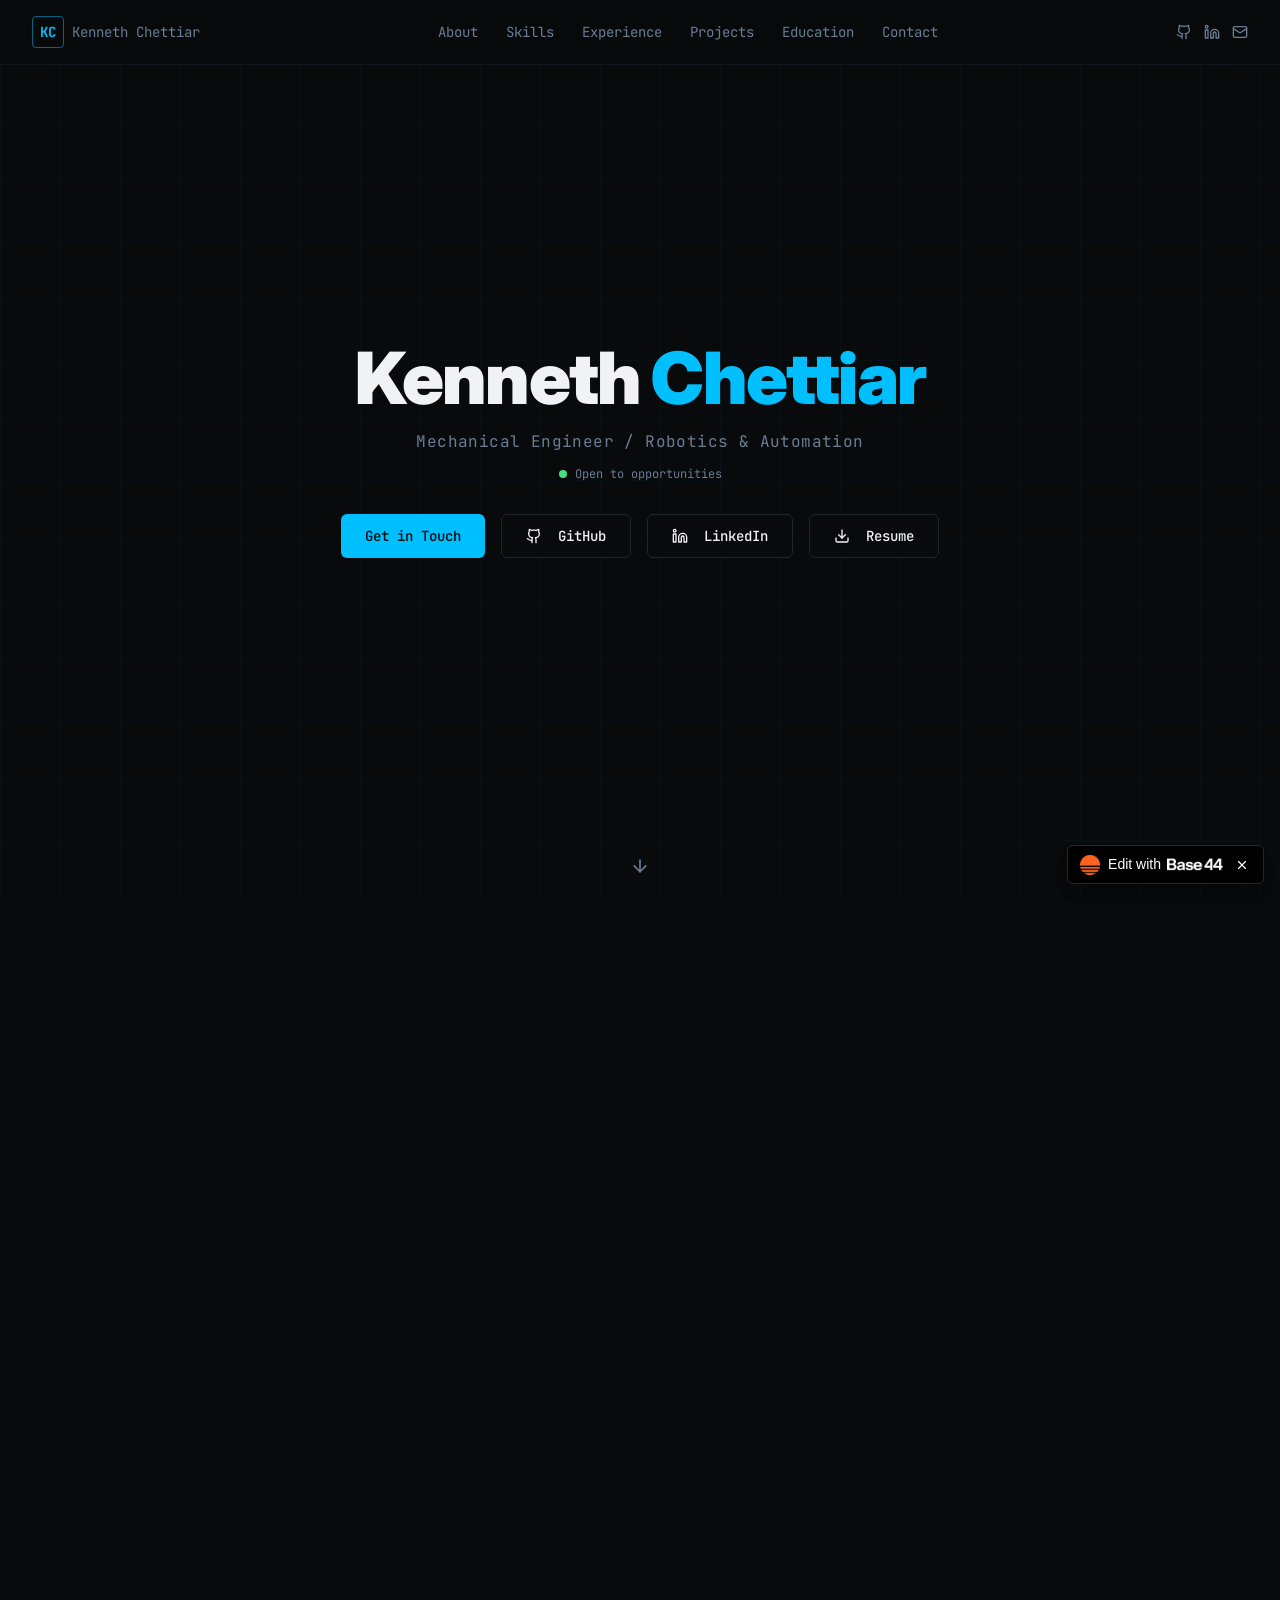
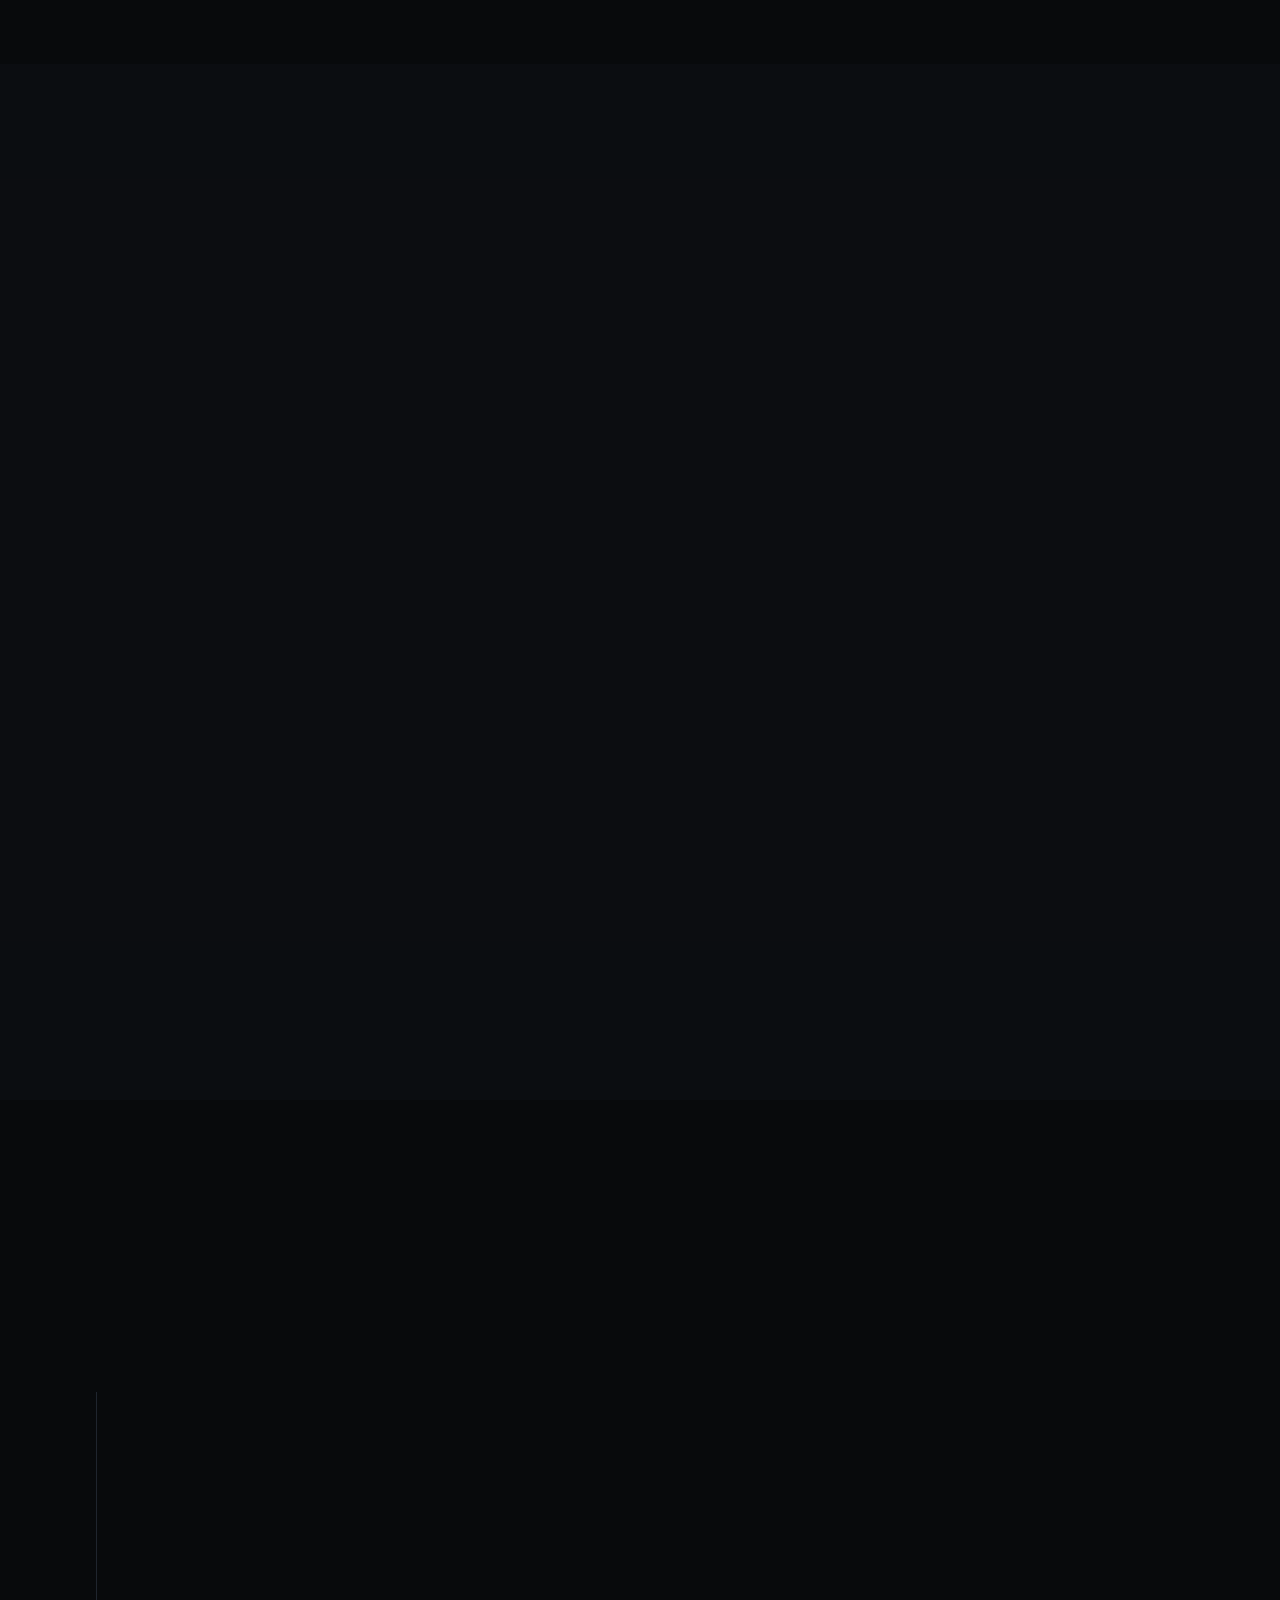
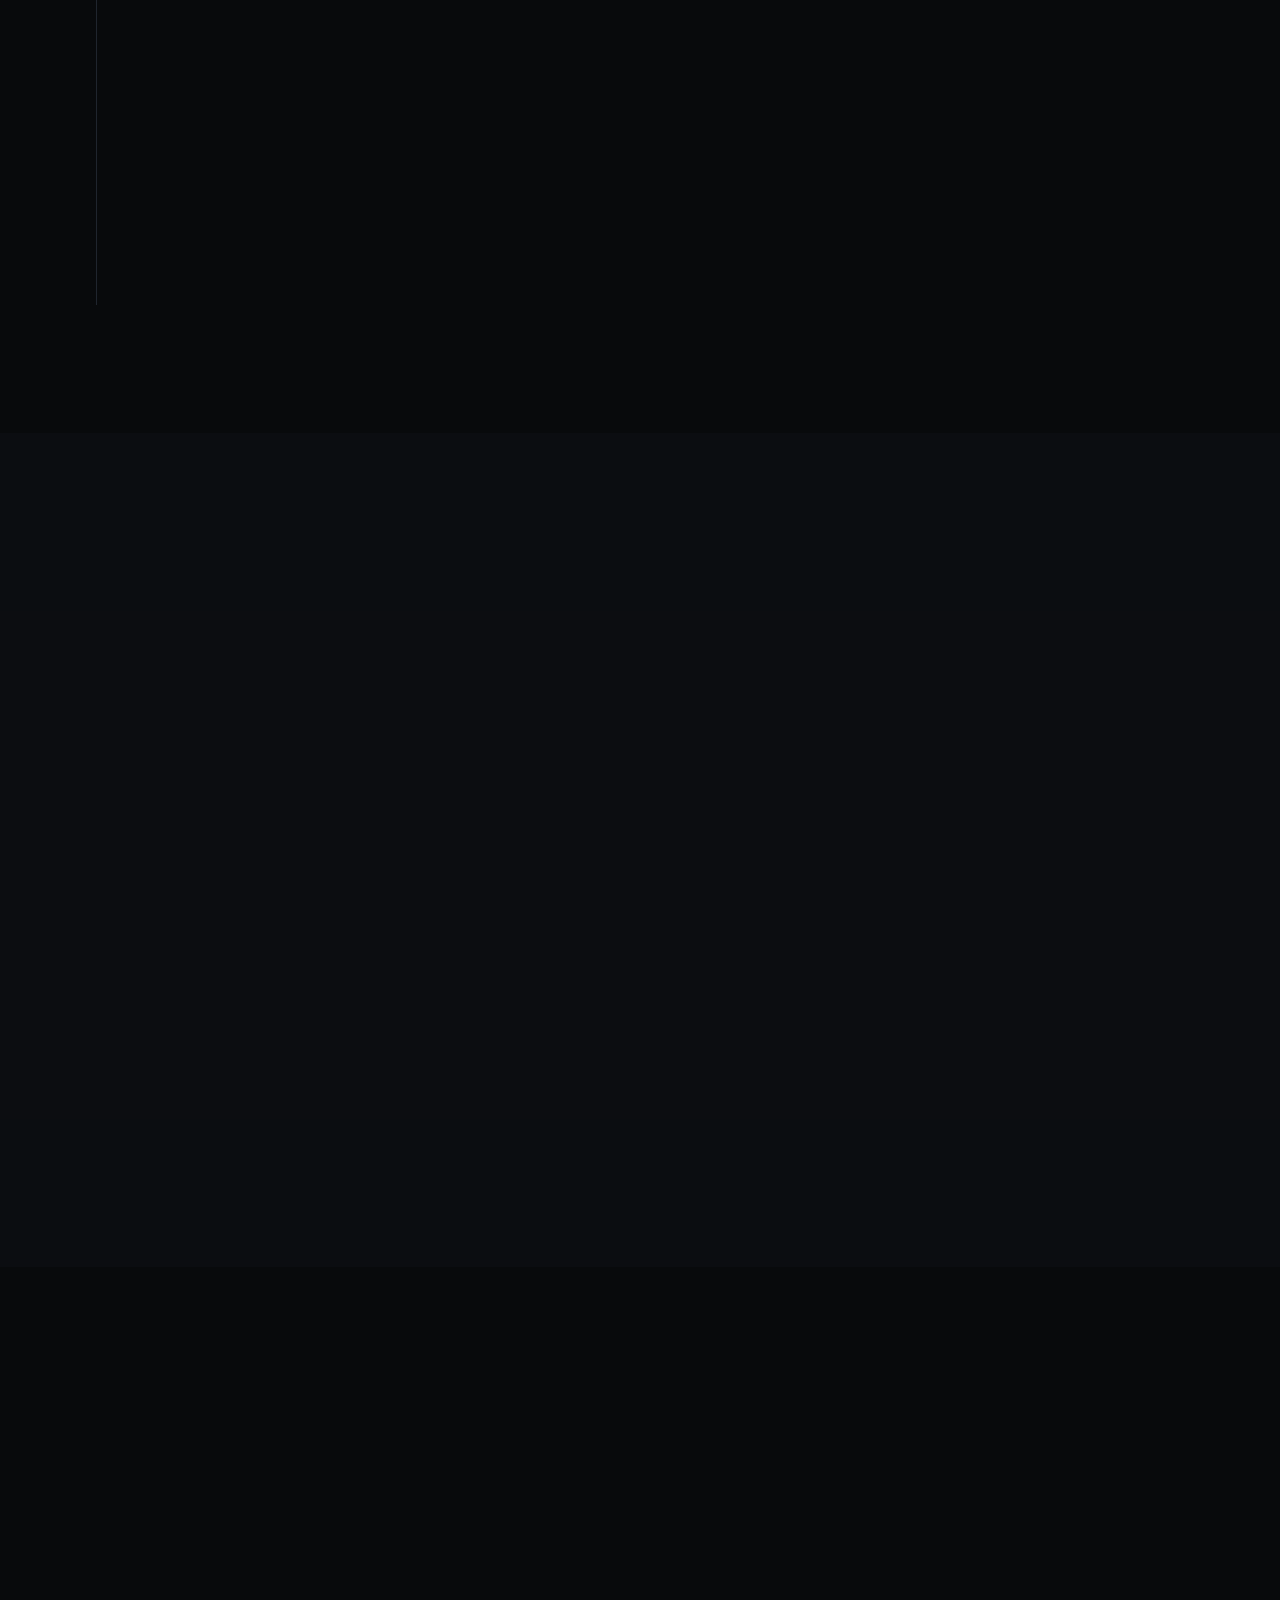
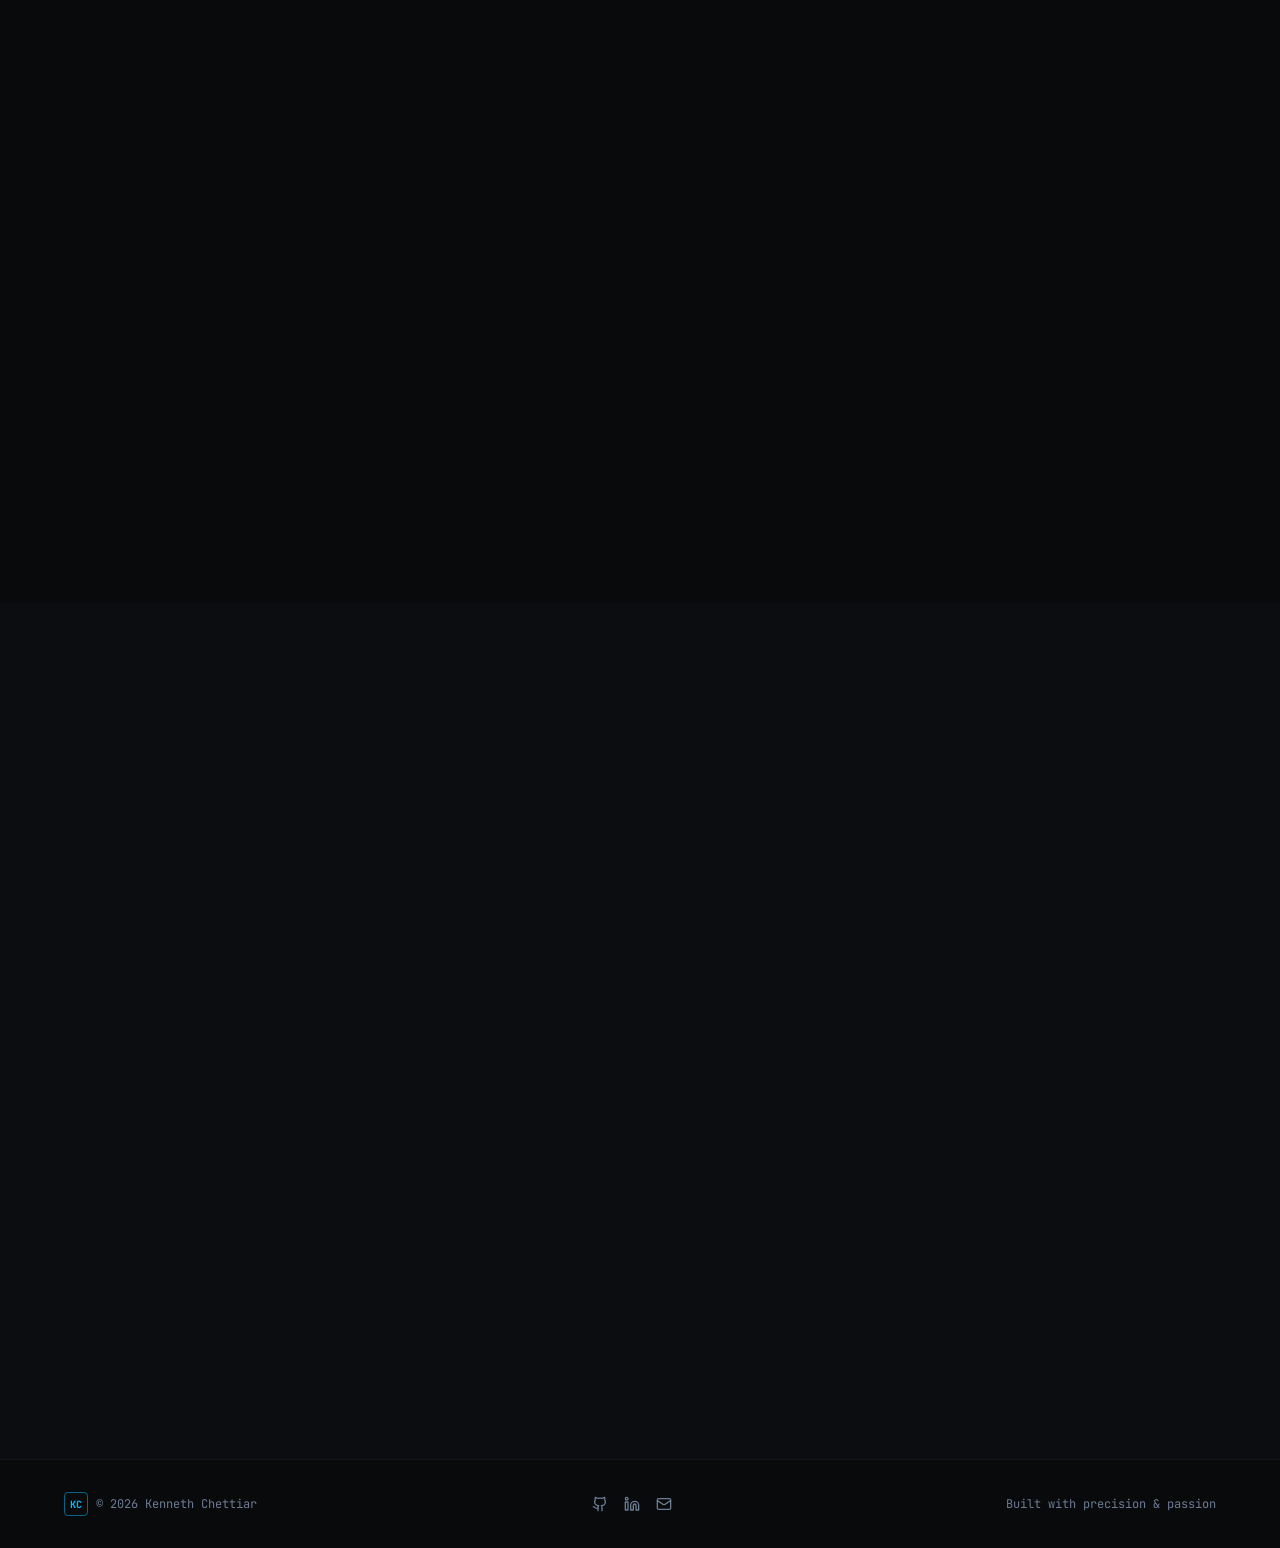
==== index.html @ b1cc1dbb "Rename index.html.html to index.html" ====
<!DOCTYPE html>
<!-- saved from url=(0037)https://kinetic-mech-labs.base44.app/ -->
<html lang="en"><head><meta http-equiv="Content-Type" content="text/html; charset=UTF-8">
  
  <link href="https://media.base44.com/images/public/69c89c43938f9791863199f6/f6cc8d8ef_logo.png" rel="icon" type="image/svg+xml">
  <meta content="width=device-width, initial-scale=1.0" name="viewport">
  <link href="https://kinetic-mech-labs.base44.app/manifest.json" rel="manifest">
  <title>
   KineticMech Portfolio
  </title>
  <script crossorigin="" src="./Kenneth Chettiar_Portfolio_files/index-Uar4paM_.js.download" type="module">
  </script>
  <link crossorigin="" href="./Kenneth Chettiar_Portfolio_files/index-B80XvPjf.css" rel="stylesheet">
  <script type="module">
   if (window.self === window.top) {
  let lastPath = "";
  function getPageNameFromPath(path) {
    const segments = path.split("/").filter(Boolean);
    return segments[0] || null;
  }
  function trackPageView() {
    const path = window.location.pathname;
    if (path === lastPath) return;
    lastPath = path;
    const pageName = getPageNameFromPath(path) || "home";
    const appId = "69c89c43938f9791863199f6";
    if (!appId) return;
    fetch(`/app-logs/${appId}/log-user-in-app/${pageName}`, {
      method: "POST",
    }).catch(() => {});
  }
  const originalPushState = history.pushState.bind(history);
  history.pushState = function (...args) {
    originalPushState(...args);
    trackPageView();
  };
  const originalReplaceState = history.replaceState.bind(history);
  history.replaceState = function (...args) {
    originalReplaceState(...args);
    trackPageView();
  };
  window.addEventListener("popstate", trackPageView);
  trackPageView();
}
  </script>
  <meta content="A high-fidelity 3D interactive portfolio for robotics and automation engineering, showcasing technical projects and professional achievements with an immersive industrial design." name="description">
  <meta content="KineticMech Portfolio" property="og:title">
  <meta content="A high-fidelity 3D interactive portfolio for robotics and automation engineering, showcasing technical projects and professional achievements with an immersive industrial design." property="og:description">
  <meta content="https://media.base44.com/images/public/69c89c43938f9791863199f6/f6cc8d8ef_logo.png/v1/fill/w_1200,h_630/f6cc8d8ef_logo.png" property="og:image">
  <meta content="https://kinetic-mech-labs.base44.app" property="og:url">
  <meta content="website" property="og:type">
  <meta content="KineticMech Portfolio" property="og:site_name">
  <meta content="KineticMech Portfolio" name="twitter:title">
  <meta content="A high-fidelity 3D interactive portfolio for robotics and automation engineering, showcasing technical projects and professional achievements with an immersive industrial design." name="twitter:description">
  <meta content="https://media.base44.com/images/public/69c89c43938f9791863199f6/f6cc8d8ef_logo.png/v1/fill/w_1200,h_630/f6cc8d8ef_logo.png" name="twitter:image">
  <meta content="summary_large_image" name="twitter:card">
  <meta content="https://kinetic-mech-labs.base44.app" name="twitter:url">
  <meta content="yes" name="mobile-web-app-capable">
  <meta content="black" name="apple-mobile-web-app-status-bar-style">
  <meta content="KineticMech Portfolio" name="apple-mobile-web-app-title">
  <link href="https://kinetic-mech-labs.base44.app/" rel="canonical">
  <script async="true" data-app-id="69c89c43938f9791863199f6" data-platform-url="https://app.base44.com" src="./Kenneth Chettiar_Portfolio_files/badge.js.download">
  </script>
 <style>
      @keyframes badge-spin {
        from { transform: rotate(0deg); }
        to { transform: rotate(360deg); }
      }
      .badge-spinner {
        animation: badge-spin 1s linear infinite;
      }
      @keyframes base44-fade-in {
        from { opacity: 0; }
        to { opacity: 1; }
      }
      @keyframes base44-scale-in {
        from {
          opacity: 0;
          transform: scale(0.95);
        }
        to {
          opacity: 1;
          transform: scale(1);
        }
      }
    </style></head>
 <body>
  <div id="root"><div class="min-h-screen bg-background text-foreground font-sans"><nav class="fixed top-0 left-0 right-0 z-50 bg-background/80 backdrop-blur-xl border-b border-border/50"><div class="max-w-7xl mx-auto px-4 sm:px-6 lg:px-8"><div class="flex items-center justify-between h-16"><a href="https://kinetic-mech-labs.base44.app/#hero" class="flex items-center gap-2"><div class="w-8 h-8 rounded border border-primary/50 flex items-center justify-center"><span class="text-primary font-mono font-bold text-sm">KC</span></div><span class="font-mono text-sm text-muted-foreground hidden sm:block">Kenneth Chettiar</span></a><div class="hidden md:flex items-center gap-1"><a href="https://kinetic-mech-labs.base44.app/#about" class="px-3 py-2 text-sm font-mono text-muted-foreground hover:text-primary transition-colors">About</a><a href="https://kinetic-mech-labs.base44.app/#skills" class="px-3 py-2 text-sm font-mono text-muted-foreground hover:text-primary transition-colors">Skills</a><a href="https://kinetic-mech-labs.base44.app/#experience" class="px-3 py-2 text-sm font-mono text-muted-foreground hover:text-primary transition-colors">Experience</a><a href="https://kinetic-mech-labs.base44.app/#projects" class="px-3 py-2 text-sm font-mono text-muted-foreground hover:text-primary transition-colors">Projects</a><a href="https://kinetic-mech-labs.base44.app/#education" class="px-3 py-2 text-sm font-mono text-muted-foreground hover:text-primary transition-colors">Education</a><a href="https://kinetic-mech-labs.base44.app/#contact" class="px-3 py-2 text-sm font-mono text-muted-foreground hover:text-primary transition-colors">Contact</a></div><div class="hidden md:flex items-center gap-3"><a href="https://github.com/chettiarkenneth-hub" target="_blank" rel="noopener noreferrer" class="text-muted-foreground hover:text-primary transition-colors"><svg xmlns="http://www.w3.org/2000/svg" width="24" height="24" viewBox="0 0 24 24" fill="none" stroke="currentColor" stroke-width="2" stroke-linecap="round" stroke-linejoin="round" class="lucide lucide-github w-4 h-4"><path d="M15 22v-4a4.8 4.8 0 0 0-1-3.5c3 0 6-2 6-5.5.08-1.25-.27-2.48-1-3.5.28-1.15.28-2.35 0-3.5 0 0-1 0-3 1.5-2.64-.5-5.36-.5-8 0C6 2 5 2 5 2c-.3 1.15-.3 2.35 0 3.5A5.403 5.403 0 0 0 4 9c0 3.5 3 5.5 6 5.5-.39.49-.68 1.05-.85 1.65-.17.6-.22 1.23-.15 1.85v4"></path><path d="M9 18c-4.51 2-5-2-7-2"></path></svg></a><a href="https://www.linkedin.com/in/kenneth-chettiar-1a4b54193" target="_blank" rel="noopener noreferrer" class="text-muted-foreground hover:text-primary transition-colors"><svg xmlns="http://www.w3.org/2000/svg" width="24" height="24" viewBox="0 0 24 24" fill="none" stroke="currentColor" stroke-width="2" stroke-linecap="round" stroke-linejoin="round" class="lucide lucide-linkedin w-4 h-4"><path d="M16 8a6 6 0 0 1 6 6v7h-4v-7a2 2 0 0 0-2-2 2 2 0 0 0-2 2v7h-4v-7a6 6 0 0 1 6-6z"></path><rect width="4" height="12" x="2" y="9"></rect><circle cx="4" cy="4" r="2"></circle></svg></a><a href="mailto:chettiarkenneth@gmail.com" class="text-muted-foreground hover:text-primary transition-colors"><svg xmlns="http://www.w3.org/2000/svg" width="24" height="24" viewBox="0 0 24 24" fill="none" stroke="currentColor" stroke-width="2" stroke-linecap="round" stroke-linejoin="round" class="lucide lucide-mail w-4 h-4"><rect width="20" height="16" x="2" y="4" rx="2"></rect><path d="m22 7-8.97 5.7a1.94 1.94 0 0 1-2.06 0L2 7"></path></svg></a></div><button class="md:hidden text-foreground"><svg xmlns="http://www.w3.org/2000/svg" width="24" height="24" viewBox="0 0 24 24" fill="none" stroke="currentColor" stroke-width="2" stroke-linecap="round" stroke-linejoin="round" class="lucide lucide-menu w-5 h-5"><line x1="4" x2="20" y1="12" y2="12"></line><line x1="4" x2="20" y1="6" y2="6"></line><line x1="4" x2="20" y1="18" y2="18"></line></svg></button></div></div></nav><section id="hero" class="relative min-h-screen flex items-center justify-center overflow-hidden"><div class="absolute inset-0"><canvas data-engine="three.js r171" width="1902" height="872" style="display: block; width: 1522px; height: 698px;"></canvas></div><div class="absolute inset-0 opacity-[0.03]" style="background-image: linear-gradient(rgb(0, 191, 255) 1px, transparent 1px), linear-gradient(90deg, rgb(0, 191, 255) 1px, transparent 1px); background-size: 60px 60px;"></div><div class="relative z-10 text-center px-4 max-w-4xl"><h1 class="text-4xl sm:text-6xl lg:text-7xl font-sans font-black tracking-tight mb-4" style="opacity: 1; transform: none;">Kenneth<span class="text-primary"> Chettiar</span></h1><div class="mb-8" style="opacity: 1; transform: none;"><p class="font-mono text-muted-foreground text-sm sm:text-base tracking-wide">Mechanical Engineer / Robotics &amp; Automation</p><div class="flex items-center justify-center gap-2 mt-3"><div class="w-2 h-2 rounded-full bg-green-400 animate-pulse"></div><span class="font-mono text-xs text-muted-foreground">Open to opportunities</span></div></div><div class="flex flex-wrap items-center justify-center gap-4" style="opacity: 1; transform: none;"><a href="https://kinetic-mech-labs.base44.app/#contact"><button class="inline-flex items-center justify-center gap-2 whitespace-nowrap rounded-md font-medium transition-colors focus-visible:outline-none focus-visible:ring-1 focus-visible:ring-ring disabled:pointer-events-none disabled:opacity-50 [&amp;_svg]:pointer-events-none [&amp;_svg]:size-4 [&amp;_svg]:shrink-0 shadow py-2 bg-primary text-primary-foreground hover:bg-primary/90 font-mono text-sm px-6 h-11">Get in Touch</button></a><a href="https://github.com/chettiarkenneth-hub" target="_blank" rel="noopener noreferrer"><button class="inline-flex items-center justify-center gap-2 whitespace-nowrap rounded-md font-medium transition-colors focus-visible:outline-none focus-visible:ring-1 focus-visible:ring-ring disabled:pointer-events-none disabled:opacity-50 [&amp;_svg]:pointer-events-none [&amp;_svg]:size-4 [&amp;_svg]:shrink-0 border bg-background shadow-sm hover:bg-accent py-2 font-mono text-sm px-6 h-11 border-border hover:border-primary hover:text-primary"><svg xmlns="http://www.w3.org/2000/svg" width="24" height="24" viewBox="0 0 24 24" fill="none" stroke="currentColor" stroke-width="2" stroke-linecap="round" stroke-linejoin="round" class="lucide lucide-github w-4 h-4 mr-2"><path d="M15 22v-4a4.8 4.8 0 0 0-1-3.5c3 0 6-2 6-5.5.08-1.25-.27-2.48-1-3.5.28-1.15.28-2.35 0-3.5 0 0-1 0-3 1.5-2.64-.5-5.36-.5-8 0C6 2 5 2 5 2c-.3 1.15-.3 2.35 0 3.5A5.403 5.403 0 0 0 4 9c0 3.5 3 5.5 6 5.5-.39.49-.68 1.05-.85 1.65-.17.6-.22 1.23-.15 1.85v4"></path><path d="M9 18c-4.51 2-5-2-7-2"></path></svg>GitHub</button></a><a href="https://www.linkedin.com/in/kenneth-chettiar-1a4b54193" target="_blank" rel="noopener noreferrer"><button class="inline-flex items-center justify-center gap-2 whitespace-nowrap rounded-md font-medium transition-colors focus-visible:outline-none focus-visible:ring-1 focus-visible:ring-ring disabled:pointer-events-none disabled:opacity-50 [&amp;_svg]:pointer-events-none [&amp;_svg]:size-4 [&amp;_svg]:shrink-0 border bg-background shadow-sm hover:bg-accent py-2 font-mono text-sm px-6 h-11 border-border hover:border-primary hover:text-primary"><svg xmlns="http://www.w3.org/2000/svg" width="24" height="24" viewBox="0 0 24 24" fill="none" stroke="currentColor" stroke-width="2" stroke-linecap="round" stroke-linejoin="round" class="lucide lucide-linkedin w-4 h-4 mr-2"><path d="M16 8a6 6 0 0 1 6 6v7h-4v-7a2 2 0 0 0-2-2 2 2 0 0 0-2 2v7h-4v-7a6 6 0 0 1 6-6z"></path><rect width="4" height="12" x="2" y="9"></rect><circle cx="4" cy="4" r="2"></circle></svg>LinkedIn</button></a><a href="https://media.base44.com/files/public/user_69c89b795eba21c29117a577/822816e6a_Kenneth_Chettiar_Resume.pdf" target="_blank" rel="noopener noreferrer"><button class="inline-flex items-center justify-center gap-2 whitespace-nowrap rounded-md font-medium transition-colors focus-visible:outline-none focus-visible:ring-1 focus-visible:ring-ring disabled:pointer-events-none disabled:opacity-50 [&amp;_svg]:pointer-events-none [&amp;_svg]:size-4 [&amp;_svg]:shrink-0 border bg-background shadow-sm hover:bg-accent py-2 font-mono text-sm px-6 h-11 border-border hover:border-primary hover:text-primary"><svg xmlns="http://www.w3.org/2000/svg" width="24" height="24" viewBox="0 0 24 24" fill="none" stroke="currentColor" stroke-width="2" stroke-linecap="round" stroke-linejoin="round" class="lucide lucide-download w-4 h-4 mr-2"><path d="M21 15v4a2 2 0 0 1-2 2H5a2 2 0 0 1-2-2v-4"></path><polyline points="7 10 12 15 17 10"></polyline><line x1="12" x2="12" y1="15" y2="3"></line></svg>Resume</button></a></div></div><a href="https://kinetic-mech-labs.base44.app/#about" class="absolute bottom-8 left-1/2 -translate-x-1/2 text-muted-foreground hover:text-primary transition-colors" style="opacity: 1;"><div style="transform: translateY(7.93144px);"><svg xmlns="http://www.w3.org/2000/svg" width="24" height="24" viewBox="0 0 24 24" fill="none" stroke="currentColor" stroke-width="2" stroke-linecap="round" stroke-linejoin="round" class="lucide lucide-arrow-down w-5 h-5"><path d="M12 5v14"></path><path d="m19 12-7 7-7-7"></path></svg></div></a></section><section id="about" class="py-24 lg:py-32 px-4"><div class="max-w-6xl mx-auto"><div class="mb-12 lg:mb-16" style="opacity: 0; transform: translateY(20px);"><div class="flex items-center gap-3 mb-3"><span class="font-mono text-primary text-sm">01</span><div class="h-px w-12 bg-primary/30"></div></div><h2 class="text-3xl sm:text-4xl font-sans font-bold tracking-tight">About Me</h2><p class="text-muted-foreground font-mono text-sm mt-2">// professional_summary</p></div><div class="grid lg:grid-cols-5 gap-12 items-start"><div class="lg:col-span-3" style="opacity: 0; transform: translateX(-20px);"><p class="text-foreground/80 text-base sm:text-lg leading-relaxed mb-6">Motivated Mechanical and Robotics &amp; Automation Engineer with postgraduate specialization in Mechatronics and hands-on training in PLC programming, industrial robot programming, and CAD design.</p><p class="text-foreground/80 text-base sm:text-lg leading-relaxed mb-6">Adept at applying automation principles to real-world systems using Allen Bradley PLCs, RobotStudio, and SolidWorks. Combines a strong mechanical engineering foundation with analytical problem-solving skills to contribute effectively to automation, manufacturing, and robotics engineering teams.</p><div class="flex flex-wrap gap-2 mt-8"><span class="px-3 py-1 rounded-full border border-border text-xs font-mono text-muted-foreground hover:border-primary hover:text-primary transition-colors">Mechatronics</span><span class="px-3 py-1 rounded-full border border-border text-xs font-mono text-muted-foreground hover:border-primary hover:text-primary transition-colors">Industrial Automation</span><span class="px-3 py-1 rounded-full border border-border text-xs font-mono text-muted-foreground hover:border-primary hover:text-primary transition-colors">Machine Design</span><span class="px-3 py-1 rounded-full border border-border text-xs font-mono text-muted-foreground hover:border-primary hover:text-primary transition-colors">MATLAB</span><span class="px-3 py-1 rounded-full border border-border text-xs font-mono text-muted-foreground hover:border-primary hover:text-primary transition-colors">Python</span><span class="px-3 py-1 rounded-full border border-border text-xs font-mono text-muted-foreground hover:border-primary hover:text-primary transition-colors">G-code</span></div></div><div class="lg:col-span-2 space-y-4" style="opacity: 0; transform: translateX(20px);"><div class="flex items-start gap-4 p-4 rounded-lg bg-secondary/50 border border-border/50 hover:border-primary/30 transition-colors group" style="opacity: 0; transform: translateY(10px);"><div class="w-10 h-10 rounded-lg bg-primary/10 flex items-center justify-center flex-shrink-0 group-hover:bg-primary/20 transition-colors"><svg xmlns="http://www.w3.org/2000/svg" width="24" height="24" viewBox="0 0 24 24" fill="none" stroke="currentColor" stroke-width="2" stroke-linecap="round" stroke-linejoin="round" class="lucide lucide-cpu w-5 h-5 text-primary"><rect width="16" height="16" x="4" y="4" rx="2"></rect><rect width="6" height="6" x="9" y="9" rx="1"></rect><path d="M15 2v2"></path><path d="M15 20v2"></path><path d="M2 15h2"></path><path d="M2 9h2"></path><path d="M20 15h2"></path><path d="M20 9h2"></path><path d="M9 2v2"></path><path d="M9 20v2"></path></svg></div><div><p class="font-sans font-semibold text-sm">PLC Programming</p><p class="font-mono text-xs text-muted-foreground mt-0.5">Allen Bradley / Studio 5000</p></div></div><div class="flex items-start gap-4 p-4 rounded-lg bg-secondary/50 border border-border/50 hover:border-primary/30 transition-colors group" style="opacity: 0; transform: translateY(10px);"><div class="w-10 h-10 rounded-lg bg-primary/10 flex items-center justify-center flex-shrink-0 group-hover:bg-primary/20 transition-colors"><svg xmlns="http://www.w3.org/2000/svg" width="24" height="24" viewBox="0 0 24 24" fill="none" stroke="currentColor" stroke-width="2" stroke-linecap="round" stroke-linejoin="round" class="lucide lucide-cog w-5 h-5 text-primary"><path d="M12 20a8 8 0 1 0 0-16 8 8 0 0 0 0 16Z"></path><path d="M12 14a2 2 0 1 0 0-4 2 2 0 0 0 0 4Z"></path><path d="M12 2v2"></path><path d="M12 22v-2"></path><path d="m17 20.66-1-1.73"></path><path d="M11 10.27 7 3.34"></path><path d="m20.66 17-1.73-1"></path><path d="m3.34 7 1.73 1"></path><path d="M14 12h8"></path><path d="M2 12h2"></path><path d="m20.66 7-1.73 1"></path><path d="m3.34 17 1.73-1"></path><path d="m17 3.34-1 1.73"></path><path d="m11 13.73-4 6.93"></path></svg></div><div><p class="font-sans font-semibold text-sm">Robot Programming</p><p class="font-mono text-xs text-muted-foreground mt-0.5">ABB RobotStudio / IRB 120</p></div></div><div class="flex items-start gap-4 p-4 rounded-lg bg-secondary/50 border border-border/50 hover:border-primary/30 transition-colors group" style="opacity: 0; transform: translateY(10px);"><div class="w-10 h-10 rounded-lg bg-primary/10 flex items-center justify-center flex-shrink-0 group-hover:bg-primary/20 transition-colors"><svg xmlns="http://www.w3.org/2000/svg" width="24" height="24" viewBox="0 0 24 24" fill="none" stroke="currentColor" stroke-width="2" stroke-linecap="round" stroke-linejoin="round" class="lucide lucide-wrench w-5 h-5 text-primary"><path d="M14.7 6.3a1 1 0 0 0 0 1.4l1.6 1.6a1 1 0 0 0 1.4 0l3.77-3.77a6 6 0 0 1-7.94 7.94l-6.91 6.91a2.12 2.12 0 0 1-3-3l6.91-6.91a6 6 0 0 1 7.94-7.94l-3.76 3.76z"></path></svg></div><div><p class="font-sans font-semibold text-sm">CAD Design</p><p class="font-mono text-xs text-muted-foreground mt-0.5">SolidWorks / AutoCAD</p></div></div><div class="flex items-start gap-4 p-4 rounded-lg bg-secondary/50 border border-border/50 hover:border-primary/30 transition-colors group" style="opacity: 0; transform: translateY(10px);"><div class="w-10 h-10 rounded-lg bg-primary/10 flex items-center justify-center flex-shrink-0 group-hover:bg-primary/20 transition-colors"><svg xmlns="http://www.w3.org/2000/svg" width="24" height="24" viewBox="0 0 24 24" fill="none" stroke="currentColor" stroke-width="2" stroke-linecap="round" stroke-linejoin="round" class="lucide lucide-code w-5 h-5 text-primary"><polyline points="16 18 22 12 16 6"></polyline><polyline points="8 6 2 12 8 18"></polyline></svg></div><div><p class="font-sans font-semibold text-sm">Control Systems</p><p class="font-mono text-xs text-muted-foreground mt-0.5">Mechatronics / SCADA</p></div></div></div></div></div></section><section id="skills" class="py-24 lg:py-32 px-4 bg-secondary/20"><div class="max-w-6xl mx-auto"><div class="mb-12 lg:mb-16" style="opacity: 0; transform: translateY(20px);"><div class="flex items-center gap-3 mb-3"><span class="font-mono text-primary text-sm">02</span><div class="h-px w-12 bg-primary/30"></div></div><h2 class="text-3xl sm:text-4xl font-sans font-bold tracking-tight">Technical Skills</h2><p class="text-muted-foreground font-mono text-sm mt-2">// tools_and_technologies</p></div><div class="grid sm:grid-cols-2 gap-8 lg:gap-12"><div class="p-6 rounded-xl bg-card border border-border/50 hover:border-primary/20 transition-colors" style="opacity: 0; transform: translateY(20px);"><h3 class="font-sans font-semibold text-lg mb-6 flex items-center gap-2"><span class="w-1.5 h-1.5 rounded-full bg-primary"></span>Automation &amp; Control</h3><div class="space-y-4"><div class="group"><div class="flex justify-between items-center mb-1.5"><span class="font-mono text-xs text-foreground/80">PLC Programming (Allen Bradley)</span><span class="font-mono text-xs text-primary opacity-0 group-hover:opacity-100 transition-opacity">90%</span></div><div class="h-1.5 bg-secondary rounded-full overflow-hidden"><div class="h-full bg-gradient-to-r from-primary/60 to-primary rounded-full" style="width: 0px;"></div></div></div><div class="group"><div class="flex justify-between items-center mb-1.5"><span class="font-mono text-xs text-foreground/80">Studio 5000 / RSLogix</span><span class="font-mono text-xs text-primary opacity-0 group-hover:opacity-100 transition-opacity">85%</span></div><div class="h-1.5 bg-secondary rounded-full overflow-hidden"><div class="h-full bg-gradient-to-r from-primary/60 to-primary rounded-full" style="width: 0px;"></div></div></div><div class="group"><div class="flex justify-between items-center mb-1.5"><span class="font-mono text-xs text-foreground/80">Ladder Logic</span><span class="font-mono text-xs text-primary opacity-0 group-hover:opacity-100 transition-opacity">90%</span></div><div class="h-1.5 bg-secondary rounded-full overflow-hidden"><div class="h-full bg-gradient-to-r from-primary/60 to-primary rounded-full" style="width: 0px;"></div></div></div><div class="group"><div class="flex justify-between items-center mb-1.5"><span class="font-mono text-xs text-foreground/80">SCADA Systems</span><span class="font-mono text-xs text-primary opacity-0 group-hover:opacity-100 transition-opacity">75%</span></div><div class="h-1.5 bg-secondary rounded-full overflow-hidden"><div class="h-full bg-gradient-to-r from-primary/60 to-primary rounded-full" style="width: 0px;"></div></div></div><div class="group"><div class="flex justify-between items-center mb-1.5"><span class="font-mono text-xs text-foreground/80">G-code</span><span class="font-mono text-xs text-primary opacity-0 group-hover:opacity-100 transition-opacity">70%</span></div><div class="h-1.5 bg-secondary rounded-full overflow-hidden"><div class="h-full bg-gradient-to-r from-primary/60 to-primary rounded-full" style="width: 0px;"></div></div></div></div></div><div class="p-6 rounded-xl bg-card border border-border/50 hover:border-primary/20 transition-colors" style="opacity: 0; transform: translateY(20px);"><h3 class="font-sans font-semibold text-lg mb-6 flex items-center gap-2"><span class="w-1.5 h-1.5 rounded-full bg-primary"></span>Robot Programming</h3><div class="space-y-4"><div class="group"><div class="flex justify-between items-center mb-1.5"><span class="font-mono text-xs text-foreground/80">RobotStudio (ABB)</span><span class="font-mono text-xs text-primary opacity-0 group-hover:opacity-100 transition-opacity">90%</span></div><div class="h-1.5 bg-secondary rounded-full overflow-hidden"><div class="h-full bg-gradient-to-r from-primary/60 to-primary rounded-full" style="width: 0px;"></div></div></div><div class="group"><div class="flex justify-between items-center mb-1.5"><span class="font-mono text-xs text-foreground/80">Industrial Robot Programming</span><span class="font-mono text-xs text-primary opacity-0 group-hover:opacity-100 transition-opacity">85%</span></div><div class="h-1.5 bg-secondary rounded-full overflow-hidden"><div class="h-full bg-gradient-to-r from-primary/60 to-primary rounded-full" style="width: 0px;"></div></div></div><div class="group"><div class="flex justify-between items-center mb-1.5"><span class="font-mono text-xs text-foreground/80">End-Effector Integration</span><span class="font-mono text-xs text-primary opacity-0 group-hover:opacity-100 transition-opacity">80%</span></div><div class="h-1.5 bg-secondary rounded-full overflow-hidden"><div class="h-full bg-gradient-to-r from-primary/60 to-primary rounded-full" style="width: 0px;"></div></div></div></div></div><div class="p-6 rounded-xl bg-card border border-border/50 hover:border-primary/20 transition-colors" style="opacity: 0; transform: translateY(20px);"><h3 class="font-sans font-semibold text-lg mb-6 flex items-center gap-2"><span class="w-1.5 h-1.5 rounded-full bg-primary"></span>CAD &amp; Design</h3><div class="space-y-4"><div class="group"><div class="flex justify-between items-center mb-1.5"><span class="font-mono text-xs text-foreground/80">SolidWorks</span><span class="font-mono text-xs text-primary opacity-0 group-hover:opacity-100 transition-opacity">90%</span></div><div class="h-1.5 bg-secondary rounded-full overflow-hidden"><div class="h-full bg-gradient-to-r from-primary/60 to-primary rounded-full" style="width: 0px;"></div></div></div><div class="group"><div class="flex justify-between items-center mb-1.5"><span class="font-mono text-xs text-foreground/80">AutoCAD</span><span class="font-mono text-xs text-primary opacity-0 group-hover:opacity-100 transition-opacity">85%</span></div><div class="h-1.5 bg-secondary rounded-full overflow-hidden"><div class="h-full bg-gradient-to-r from-primary/60 to-primary rounded-full" style="width: 0px;"></div></div></div><div class="group"><div class="flex justify-between items-center mb-1.5"><span class="font-mono text-xs text-foreground/80">Engineering Drawing</span><span class="font-mono text-xs text-primary opacity-0 group-hover:opacity-100 transition-opacity">90%</span></div><div class="h-1.5 bg-secondary rounded-full overflow-hidden"><div class="h-full bg-gradient-to-r from-primary/60 to-primary rounded-full" style="width: 0px;"></div></div></div><div class="group"><div class="flex justify-between items-center mb-1.5"><span class="font-mono text-xs text-foreground/80">GD&amp;T</span><span class="font-mono text-xs text-primary opacity-0 group-hover:opacity-100 transition-opacity">80%</span></div><div class="h-1.5 bg-secondary rounded-full overflow-hidden"><div class="h-full bg-gradient-to-r from-primary/60 to-primary rounded-full" style="width: 0px;"></div></div></div></div></div><div class="p-6 rounded-xl bg-card border border-border/50 hover:border-primary/20 transition-colors" style="opacity: 0; transform: translateY(20px);"><h3 class="font-sans font-semibold text-lg mb-6 flex items-center gap-2"><span class="w-1.5 h-1.5 rounded-full bg-primary"></span>Programming</h3><div class="space-y-4"><div class="group"><div class="flex justify-between items-center mb-1.5"><span class="font-mono text-xs text-foreground/80">Python</span><span class="font-mono text-xs text-primary opacity-0 group-hover:opacity-100 transition-opacity">70%</span></div><div class="h-1.5 bg-secondary rounded-full overflow-hidden"><div class="h-full bg-gradient-to-r from-primary/60 to-primary rounded-full" style="width: 0px;"></div></div></div><div class="group"><div class="flex justify-between items-center mb-1.5"><span class="font-mono text-xs text-foreground/80">C (basic)</span><span class="font-mono text-xs text-primary opacity-0 group-hover:opacity-100 transition-opacity">50%</span></div><div class="h-1.5 bg-secondary rounded-full overflow-hidden"><div class="h-full bg-gradient-to-r from-primary/60 to-primary rounded-full" style="width: 0px;"></div></div></div><div class="group"><div class="flex justify-between items-center mb-1.5"><span class="font-mono text-xs text-foreground/80">MATLAB</span><span class="font-mono text-xs text-primary opacity-0 group-hover:opacity-100 transition-opacity">75%</span></div><div class="h-1.5 bg-secondary rounded-full overflow-hidden"><div class="h-full bg-gradient-to-r from-primary/60 to-primary rounded-full" style="width: 0px;"></div></div></div></div></div></div></div></section><section id="experience" class="py-24 lg:py-32 px-4"><div class="max-w-6xl mx-auto"><div class="mb-12 lg:mb-16" style="opacity: 0; transform: translateY(20px);"><div class="flex items-center gap-3 mb-3"><span class="font-mono text-primary text-sm">03</span><div class="h-px w-12 bg-primary/30"></div></div><h2 class="text-3xl sm:text-4xl font-sans font-bold tracking-tight">Work Experience</h2><p class="text-muted-foreground font-mono text-sm mt-2">// career_timeline</p></div><div class="relative"><div class="absolute left-4 md:left-8 top-0 bottom-0 w-px bg-border"></div><div class="space-y-12"><div class="relative pl-12 md:pl-20" style="opacity: 0; transform: translateX(-20px);"><div class="absolute left-2.5 md:left-6.5 top-1 w-3 h-3 rounded-full border-2 border-primary bg-background"></div><div class="p-6 rounded-xl bg-card border border-border/50 hover:border-primary/20 transition-all group"><div class="flex flex-wrap items-start justify-between gap-2 mb-4"><div><h3 class="font-sans font-bold text-lg group-hover:text-primary transition-colors">Senior Test Engineer</h3><div class="flex items-center gap-2 mt-1"><svg xmlns="http://www.w3.org/2000/svg" width="24" height="24" viewBox="0 0 24 24" fill="none" stroke="currentColor" stroke-width="2" stroke-linecap="round" stroke-linejoin="round" class="lucide lucide-briefcase w-3.5 h-3.5 text-primary"><path d="M16 20V4a2 2 0 0 0-2-2h-4a2 2 0 0 0-2 2v16"></path><rect width="20" height="14" x="2" y="6" rx="2"></rect></svg><span class="font-mono text-sm text-muted-foreground">GlobalStep</span><span class="text-border">|</span><span class="font-mono text-sm text-muted-foreground">Pune, Maharashtra, India</span></div></div><span class="font-mono text-xs text-primary bg-primary/10 px-3 py-1 rounded-full whitespace-nowrap">Apr 2022 – Sep 2023</span></div><ul class="space-y-3"><li class="flex gap-3 text-sm text-foreground/70 leading-relaxed"><span class="text-primary mt-1.5 flex-shrink-0">▹</span>Spearheaded QA validation cycles for 5+ software systems, applying structured root cause analysis to reduce post-release defects by 30%.</li><li class="flex gap-3 text-sm text-foreground/70 leading-relaxed"><span class="text-primary mt-1.5 flex-shrink-0">▹</span>Coordinated a team of 4 junior engineers, establishing standardized testing protocols that improved team output efficiency by 25%.</li><li class="flex gap-3 text-sm text-foreground/70 leading-relaxed"><span class="text-primary mt-1.5 flex-shrink-0">▹</span>Authored 200+ test cases and technical reports, ensuring 100% traceability of defects and accelerating mean-time-to-resolution by 15%.</li></ul></div></div><div class="relative pl-12 md:pl-20" style="opacity: 0; transform: translateX(-20px);"><div class="absolute left-2.5 md:left-6.5 top-1 w-3 h-3 rounded-full border-2 border-primary bg-background"></div><div class="p-6 rounded-xl bg-card border border-border/50 hover:border-primary/20 transition-all group"><div class="flex flex-wrap items-start justify-between gap-2 mb-4"><div><h3 class="font-sans font-bold text-lg group-hover:text-primary transition-colors">Test Engineer</h3><div class="flex items-center gap-2 mt-1"><svg xmlns="http://www.w3.org/2000/svg" width="24" height="24" viewBox="0 0 24 24" fill="none" stroke="currentColor" stroke-width="2" stroke-linecap="round" stroke-linejoin="round" class="lucide lucide-briefcase w-3.5 h-3.5 text-primary"><path d="M16 20V4a2 2 0 0 0-2-2h-4a2 2 0 0 0-2 2v16"></path><rect width="20" height="14" x="2" y="6" rx="2"></rect></svg><span class="font-mono text-sm text-muted-foreground">GlobalStep</span><span class="text-border">|</span><span class="font-mono text-sm text-muted-foreground">Pune, Maharashtra, India</span></div></div><span class="font-mono text-xs text-primary bg-primary/10 px-3 py-1 rounded-full whitespace-nowrap">Jul 2020 – Apr 2022</span></div><ul class="space-y-3"><li class="flex gap-3 text-sm text-foreground/70 leading-relaxed"><span class="text-primary mt-1.5 flex-shrink-0">▹</span>Executed 1,000+ functional and regression test cases across multiple product releases, maintaining a 95% on-time QA delivery rate.</li><li class="flex gap-3 text-sm text-foreground/70 leading-relaxed"><span class="text-primary mt-1.5 flex-shrink-0">▹</span>Identified and documented 150+ critical defects using structured analysis methodologies, reducing bug backlog by 40% within two release cycles.</li><li class="flex gap-3 text-sm text-foreground/70 leading-relaxed"><span class="text-primary mt-1.5 flex-shrink-0">▹</span>Collaborated cross-functionally with 3 engineering teams in Agile sprints to resolve high-priority issues, cutting average resolution time by 20%.</li></ul></div></div></div></div></div></section><section id="projects" class="py-24 lg:py-32 px-4 bg-secondary/20"><div class="max-w-6xl mx-auto"><div class="mb-12 lg:mb-16" style="opacity: 0; transform: translateY(20px);"><div class="flex items-center gap-3 mb-3"><span class="font-mono text-primary text-sm">04</span><div class="h-px w-12 bg-primary/30"></div></div><h2 class="text-3xl sm:text-4xl font-sans font-bold tracking-tight">Key Projects</h2><p class="text-muted-foreground font-mono text-sm mt-2">// featured_work</p></div><div class="grid md:grid-cols-2 gap-6 lg:gap-8"><div class="group relative" style="opacity: 0; transform: translateY(20px);"><div class="p-6 lg:p-8 rounded-xl bg-card border border-border/50 hover:border-primary/30 transition-all h-full flex flex-col"><div class="absolute inset-0 rounded-xl bg-primary/5 opacity-0 group-hover:opacity-100 transition-opacity"></div><div class="relative z-10 flex flex-col h-full"><div class="flex items-start justify-between mb-4"><div><p class="font-mono text-xs text-primary mb-2">Sault College Lab Project</p><h3 class="font-sans font-bold text-lg leading-tight">PLC-Controlled Conveyor Automation System</h3></div></div><p class="text-sm text-foreground/70 leading-relaxed mb-4 flex-grow">Designed and implemented a fully automated conveyor sorting system using Allen Bradley PLC and Ladder Logic, achieving 98% sorting accuracy in simulation.</p><div class="mb-4 px-4 py-3 rounded-lg bg-primary/5 border border-primary/10"><p class="font-mono text-xs text-muted-foreground">Key Result</p><p class="font-sans font-bold text-primary text-lg">98% sorting accuracy</p></div><div class="flex flex-wrap gap-2"><span class="px-2.5 py-1 rounded text-xs font-mono bg-secondary text-muted-foreground">Allen Bradley PLC</span><span class="px-2.5 py-1 rounded text-xs font-mono bg-secondary text-muted-foreground">Ladder Logic</span><span class="px-2.5 py-1 rounded text-xs font-mono bg-secondary text-muted-foreground">Studio 5000</span><span class="px-2.5 py-1 rounded text-xs font-mono bg-secondary text-muted-foreground">Automation</span></div></div></div></div><div class="group relative" style="opacity: 0; transform: translateY(20px);"><div class="p-6 lg:p-8 rounded-xl bg-card border border-border/50 hover:border-primary/30 transition-all h-full flex flex-col"><div class="absolute inset-0 rounded-xl bg-primary/5 opacity-0 group-hover:opacity-100 transition-opacity"></div><div class="relative z-10 flex flex-col h-full"><div class="flex items-start justify-between mb-4"><div><p class="font-mono text-xs text-primary mb-2">RobotStudio, ABB IRB 120</p><h3 class="font-sans font-bold text-lg leading-tight">Industrial Robot Pick-and-Place Simulation</h3></div></div><p class="text-sm text-foreground/70 leading-relaxed mb-4 flex-grow">Programmed and simulated a 6-DOF robot arm for precision pick-and-place operations, reducing simulated cycle time by 18% through optimized path planning.</p><div class="mb-4 px-4 py-3 rounded-lg bg-primary/5 border border-primary/10"><p class="font-mono text-xs text-muted-foreground">Key Result</p><p class="font-sans font-bold text-primary text-lg">18% cycle time reduction</p></div><div class="flex flex-wrap gap-2"><span class="px-2.5 py-1 rounded text-xs font-mono bg-secondary text-muted-foreground">RobotStudio</span><span class="px-2.5 py-1 rounded text-xs font-mono bg-secondary text-muted-foreground">ABB IRB 120</span><span class="px-2.5 py-1 rounded text-xs font-mono bg-secondary text-muted-foreground">6-DOF</span><span class="px-2.5 py-1 rounded text-xs font-mono bg-secondary text-muted-foreground">Path Planning</span></div></div></div></div></div><div class="mt-12 text-center" style="opacity: 0; transform: translateY(20px);"><a href="https://github.com/chettiarkenneth-hub" target="_blank" rel="noopener noreferrer"><button class="inline-flex items-center justify-center gap-2 whitespace-nowrap rounded-md font-medium transition-colors focus-visible:outline-none focus-visible:ring-1 focus-visible:ring-ring disabled:pointer-events-none disabled:opacity-50 [&amp;_svg]:pointer-events-none [&amp;_svg]:size-4 [&amp;_svg]:shrink-0 border bg-background shadow-sm hover:bg-accent py-2 font-mono text-sm px-8 h-11 border-border hover:border-primary hover:text-primary"><svg xmlns="http://www.w3.org/2000/svg" width="24" height="24" viewBox="0 0 24 24" fill="none" stroke="currentColor" stroke-width="2" stroke-linecap="round" stroke-linejoin="round" class="lucide lucide-github w-4 h-4 mr-2"><path d="M15 22v-4a4.8 4.8 0 0 0-1-3.5c3 0 6-2 6-5.5.08-1.25-.27-2.48-1-3.5.28-1.15.28-2.35 0-3.5 0 0-1 0-3 1.5-2.64-.5-5.36-.5-8 0C6 2 5 2 5 2c-.3 1.15-.3 2.35 0 3.5A5.403 5.403 0 0 0 4 9c0 3.5 3 5.5 6 5.5-.39.49-.68 1.05-.85 1.65-.17.6-.22 1.23-.15 1.85v4"></path><path d="M9 18c-4.51 2-5-2-7-2"></path></svg>View More on GitHub</button></a></div></div></section><section id="education" class="py-24 lg:py-32 px-4"><div class="max-w-6xl mx-auto"><div class="mb-12 lg:mb-16" style="opacity: 0; transform: translateY(20px);"><div class="flex items-center gap-3 mb-3"><span class="font-mono text-primary text-sm">05</span><div class="h-px w-12 bg-primary/30"></div></div><h2 class="text-3xl sm:text-4xl font-sans font-bold tracking-tight">Education</h2><p class="text-muted-foreground font-mono text-sm mt-2">// academic_background</p></div><div class="space-y-6"><div class="p-6 rounded-xl bg-card border border-border/50 hover:border-primary/20 transition-all group" style="opacity: 0; transform: translateY(20px);"><div class="flex flex-wrap items-start justify-between gap-3 mb-3"><div><div class="flex items-center gap-2 mb-1"><svg xmlns="http://www.w3.org/2000/svg" width="24" height="24" viewBox="0 0 24 24" fill="none" stroke="currentColor" stroke-width="2" stroke-linecap="round" stroke-linejoin="round" class="lucide lucide-graduation-cap w-4 h-4 text-primary"><path d="M21.42 10.922a1 1 0 0 0-.019-1.838L12.83 5.18a2 2 0 0 0-1.66 0L2.6 9.08a1 1 0 0 0 0 1.832l8.57 3.908a2 2 0 0 0 1.66 0z"></path><path d="M22 10v6"></path><path d="M6 12.5V16a6 3 0 0 0 12 0v-3.5"></path></svg><h3 class="font-sans font-bold text-base group-hover:text-primary transition-colors">Southern Alberta Institute of Technology (SAIT)</h3></div><p class="text-sm text-foreground/70 italic ml-6">Postgraduate Diploma — Product Management</p></div><div class="flex flex-col items-end gap-1 flex-shrink-0"><span class="font-mono text-xs text-primary bg-primary/10 px-3 py-1 rounded-full flex items-center gap-1.5"><svg xmlns="http://www.w3.org/2000/svg" width="24" height="24" viewBox="0 0 24 24" fill="none" stroke="currentColor" stroke-width="2" stroke-linecap="round" stroke-linejoin="round" class="lucide lucide-calendar w-3 h-3"><path d="M8 2v4"></path><path d="M16 2v4"></path><rect width="18" height="18" x="3" y="4" rx="2"></rect><path d="M3 10h18"></path></svg>Sep 2024 – Apr 2025</span><span class="font-mono text-xs text-muted-foreground flex items-center gap-1"><svg xmlns="http://www.w3.org/2000/svg" width="24" height="24" viewBox="0 0 24 24" fill="none" stroke="currentColor" stroke-width="2" stroke-linecap="round" stroke-linejoin="round" class="lucide lucide-map-pin w-3 h-3"><path d="M20 10c0 4.993-5.539 10.193-7.399 11.799a1 1 0 0 1-1.202 0C9.539 20.193 4 14.993 4 10a8 8 0 0 1 16 0"></path><circle cx="12" cy="10" r="3"></circle></svg>Calgary, AB, Canada</span></div></div></div><div class="p-6 rounded-xl bg-card border border-border/50 hover:border-primary/20 transition-all group" style="opacity: 0; transform: translateY(20px);"><div class="flex flex-wrap items-start justify-between gap-3 mb-3"><div><div class="flex items-center gap-2 mb-1"><svg xmlns="http://www.w3.org/2000/svg" width="24" height="24" viewBox="0 0 24 24" fill="none" stroke="currentColor" stroke-width="2" stroke-linecap="round" stroke-linejoin="round" class="lucide lucide-graduation-cap w-4 h-4 text-primary"><path d="M21.42 10.922a1 1 0 0 0-.019-1.838L12.83 5.18a2 2 0 0 0-1.66 0L2.6 9.08a1 1 0 0 0 0 1.832l8.57 3.908a2 2 0 0 0 1.66 0z"></path><path d="M22 10v6"></path><path d="M6 12.5V16a6 3 0 0 0 12 0v-3.5"></path></svg><h3 class="font-sans font-bold text-base group-hover:text-primary transition-colors">Sault College of Applied Arts and Technology</h3></div><p class="text-sm text-foreground/70 italic ml-6">Postgraduate Diploma — Mechatronics, Robotics and Automation Engineering</p></div><div class="flex flex-col items-end gap-1 flex-shrink-0"><span class="font-mono text-xs text-primary bg-primary/10 px-3 py-1 rounded-full flex items-center gap-1.5"><svg xmlns="http://www.w3.org/2000/svg" width="24" height="24" viewBox="0 0 24 24" fill="none" stroke="currentColor" stroke-width="2" stroke-linecap="round" stroke-linejoin="round" class="lucide lucide-calendar w-3 h-3"><path d="M8 2v4"></path><path d="M16 2v4"></path><rect width="18" height="18" x="3" y="4" rx="2"></rect><path d="M3 10h18"></path></svg>Sep 2023 – Apr 2024</span><span class="font-mono text-xs text-muted-foreground flex items-center gap-1"><svg xmlns="http://www.w3.org/2000/svg" width="24" height="24" viewBox="0 0 24 24" fill="none" stroke="currentColor" stroke-width="2" stroke-linecap="round" stroke-linejoin="round" class="lucide lucide-map-pin w-3 h-3"><path d="M20 10c0 4.993-5.539 10.193-7.399 11.799a1 1 0 0 1-1.202 0C9.539 20.193 4 14.993 4 10a8 8 0 0 1 16 0"></path><circle cx="12" cy="10" r="3"></circle></svg>Sault Ste. Marie, ON, Canada</span></div></div><ul class="ml-6 mt-4 space-y-2"><li class="flex gap-3 text-sm text-foreground/60 leading-relaxed"><span class="text-primary mt-1 flex-shrink-0">▹</span>Programmed ABB industrial robots using RobotStudio, executing pick-and-place and path-planning tasks with sub-millimeter precision across 10+ lab simulations.</li><li class="flex gap-3 text-sm text-foreground/60 leading-relaxed"><span class="text-primary mt-1 flex-shrink-0">▹</span>Designed and commissioned PLC-controlled automation sequences using Allen Bradley Studio 5000, reducing simulated cycle time by 20% through optimized Ladder Logic.</li><li class="flex gap-3 text-sm text-foreground/60 leading-relaxed"><span class="text-primary mt-1 flex-shrink-0">▹</span>Integrated sensors, actuators, and HMI interfaces in 5+ mechatronics lab projects.</li></ul></div><div class="p-6 rounded-xl bg-card border border-border/50 hover:border-primary/20 transition-all group" style="opacity: 0; transform: translateY(20px);"><div class="flex flex-wrap items-start justify-between gap-3 mb-3"><div><div class="flex items-center gap-2 mb-1"><svg xmlns="http://www.w3.org/2000/svg" width="24" height="24" viewBox="0 0 24 24" fill="none" stroke="currentColor" stroke-width="2" stroke-linecap="round" stroke-linejoin="round" class="lucide lucide-graduation-cap w-4 h-4 text-primary"><path d="M21.42 10.922a1 1 0 0 0-.019-1.838L12.83 5.18a2 2 0 0 0-1.66 0L2.6 9.08a1 1 0 0 0 0 1.832l8.57 3.908a2 2 0 0 0 1.66 0z"></path><path d="M22 10v6"></path><path d="M6 12.5V16a6 3 0 0 0 12 0v-3.5"></path></svg><h3 class="font-sans font-bold text-base group-hover:text-primary transition-colors">Savitribai Phule Pune University</h3></div><p class="text-sm text-foreground/70 italic ml-6">Bachelor of Engineering — Mechanical Engineering</p></div><div class="flex flex-col items-end gap-1 flex-shrink-0"><span class="font-mono text-xs text-primary bg-primary/10 px-3 py-1 rounded-full flex items-center gap-1.5"><svg xmlns="http://www.w3.org/2000/svg" width="24" height="24" viewBox="0 0 24 24" fill="none" stroke="currentColor" stroke-width="2" stroke-linecap="round" stroke-linejoin="round" class="lucide lucide-calendar w-3 h-3"><path d="M8 2v4"></path><path d="M16 2v4"></path><rect width="18" height="18" x="3" y="4" rx="2"></rect><path d="M3 10h18"></path></svg>2017 – 2022</span><span class="font-mono text-xs text-muted-foreground flex items-center gap-1"><svg xmlns="http://www.w3.org/2000/svg" width="24" height="24" viewBox="0 0 24 24" fill="none" stroke="currentColor" stroke-width="2" stroke-linecap="round" stroke-linejoin="round" class="lucide lucide-map-pin w-3 h-3"><path d="M20 10c0 4.993-5.539 10.193-7.399 11.799a1 1 0 0 1-1.202 0C9.539 20.193 4 14.993 4 10a8 8 0 0 1 16 0"></path><circle cx="12" cy="10" r="3"></circle></svg>Pune, Maharashtra, India</span></div></div></div></div></div></section><section id="contact" class="py-24 lg:py-32 px-4 bg-secondary/20"><div class="max-w-6xl mx-auto"><div class="mb-12 lg:mb-16" style="opacity: 0; transform: translateY(20px);"><div class="flex items-center gap-3 mb-3"><span class="font-mono text-primary text-sm">06</span><div class="h-px w-12 bg-primary/30"></div></div><h2 class="text-3xl sm:text-4xl font-sans font-bold tracking-tight">Get in Touch</h2><p class="text-muted-foreground font-mono text-sm mt-2">// contact_me</p></div><div class="grid lg:grid-cols-5 gap-12"><div class="lg:col-span-2 space-y-6" style="opacity: 0; transform: translateX(-20px);"><p class="text-foreground/70 text-sm leading-relaxed">I'm always open to discussing new projects, automation challenges, or opportunities in robotics and mechanical engineering. Feel free to reach out!</p><div class="space-y-4"><a href="mailto:chettiarkenneth@gmail.com" class="flex items-center gap-4 p-4 rounded-lg bg-card border border-border/50 hover:border-primary/30 transition-all group"><div class="w-10 h-10 rounded-lg bg-primary/10 flex items-center justify-center group-hover:bg-primary/20 transition-colors"><svg xmlns="http://www.w3.org/2000/svg" width="24" height="24" viewBox="0 0 24 24" fill="none" stroke="currentColor" stroke-width="2" stroke-linecap="round" stroke-linejoin="round" class="lucide lucide-mail w-4 h-4 text-primary"><rect width="20" height="16" x="2" y="4" rx="2"></rect><path d="m22 7-8.97 5.7a1.94 1.94 0 0 1-2.06 0L2 7"></path></svg></div><div><p class="font-mono text-xs text-muted-foreground">Email</p><p class="font-sans text-sm font-medium group-hover:text-primary transition-colors">chettiarkenneth@gmail.com</p></div></a><a href="tel:+17059757219" class="flex items-center gap-4 p-4 rounded-lg bg-card border border-border/50 hover:border-primary/30 transition-all group"><div class="w-10 h-10 rounded-lg bg-primary/10 flex items-center justify-center group-hover:bg-primary/20 transition-colors"><svg xmlns="http://www.w3.org/2000/svg" width="24" height="24" viewBox="0 0 24 24" fill="none" stroke="currentColor" stroke-width="2" stroke-linecap="round" stroke-linejoin="round" class="lucide lucide-phone w-4 h-4 text-primary"><path d="M22 16.92v3a2 2 0 0 1-2.18 2 19.79 19.79 0 0 1-8.63-3.07 19.5 19.5 0 0 1-6-6 19.79 19.79 0 0 1-3.07-8.67A2 2 0 0 1 4.11 2h3a2 2 0 0 1 2 1.72 12.84 12.84 0 0 0 .7 2.81 2 2 0 0 1-.45 2.11L8.09 9.91a16 16 0 0 0 6 6l1.27-1.27a2 2 0 0 1 2.11-.45 12.84 12.84 0 0 0 2.81.7A2 2 0 0 1 22 16.92z"></path></svg></div><div><p class="font-mono text-xs text-muted-foreground">Phone</p><p class="font-sans text-sm font-medium group-hover:text-primary transition-colors">+1 (705) 975-7219</p></div></a><a href="https://www.linkedin.com/in/kenneth-chettiar-1a4b54193" target="_blank" rel="noopener noreferrer" class="flex items-center gap-4 p-4 rounded-lg bg-card border border-border/50 hover:border-primary/30 transition-all group"><div class="w-10 h-10 rounded-lg bg-primary/10 flex items-center justify-center group-hover:bg-primary/20 transition-colors"><svg xmlns="http://www.w3.org/2000/svg" width="24" height="24" viewBox="0 0 24 24" fill="none" stroke="currentColor" stroke-width="2" stroke-linecap="round" stroke-linejoin="round" class="lucide lucide-linkedin w-4 h-4 text-primary"><path d="M16 8a6 6 0 0 1 6 6v7h-4v-7a2 2 0 0 0-2-2 2 2 0 0 0-2 2v7h-4v-7a6 6 0 0 1 6-6z"></path><rect width="4" height="12" x="2" y="9"></rect><circle cx="4" cy="4" r="2"></circle></svg></div><div><p class="font-mono text-xs text-muted-foreground">LinkedIn</p><p class="font-sans text-sm font-medium group-hover:text-primary transition-colors">Kenneth Chettiar</p></div></a><a href="https://github.com/chettiarkenneth-hub" target="_blank" rel="noopener noreferrer" class="flex items-center gap-4 p-4 rounded-lg bg-card border border-border/50 hover:border-primary/30 transition-all group"><div class="w-10 h-10 rounded-lg bg-primary/10 flex items-center justify-center group-hover:bg-primary/20 transition-colors"><svg xmlns="http://www.w3.org/2000/svg" width="24" height="24" viewBox="0 0 24 24" fill="none" stroke="currentColor" stroke-width="2" stroke-linecap="round" stroke-linejoin="round" class="lucide lucide-github w-4 h-4 text-primary"><path d="M15 22v-4a4.8 4.8 0 0 0-1-3.5c3 0 6-2 6-5.5.08-1.25-.27-2.48-1-3.5.28-1.15.28-2.35 0-3.5 0 0-1 0-3 1.5-2.64-.5-5.36-.5-8 0C6 2 5 2 5 2c-.3 1.15-.3 2.35 0 3.5A5.403 5.403 0 0 0 4 9c0 3.5 3 5.5 6 5.5-.39.49-.68 1.05-.85 1.65-.17.6-.22 1.23-.15 1.85v4"></path><path d="M9 18c-4.51 2-5-2-7-2"></path></svg></div><div><p class="font-mono text-xs text-muted-foreground">GitHub</p><p class="font-sans text-sm font-medium group-hover:text-primary transition-colors">chettiarkenneth-hub</p></div></a></div></div><div class="lg:col-span-3" style="opacity: 0; transform: translateX(20px);"><form class="p-6 lg:p-8 rounded-xl bg-card border border-border/50 space-y-5"><div class="grid sm:grid-cols-2 gap-4"><div><label class="font-mono text-xs text-muted-foreground block mb-2">Name</label><input class="flex h-9 w-full rounded-md border px-3 py-1 text-base shadow-sm transition-colors file:border-0 file:bg-transparent file:text-sm file:font-medium file:text-foreground placeholder:text-muted-foreground focus-visible:outline-none focus-visible:ring-1 focus-visible:ring-ring disabled:cursor-not-allowed disabled:opacity-50 md:text-sm bg-secondary/50 border-border focus:border-primary" required="" placeholder="Your name" value=""></div><div><label class="font-mono text-xs text-muted-foreground block mb-2">Email</label><input type="email" class="flex h-9 w-full rounded-md border px-3 py-1 text-base shadow-sm transition-colors file:border-0 file:bg-transparent file:text-sm file:font-medium file:text-foreground placeholder:text-muted-foreground focus-visible:outline-none focus-visible:ring-1 focus-visible:ring-ring disabled:cursor-not-allowed disabled:opacity-50 md:text-sm bg-secondary/50 border-border focus:border-primary" required="" placeholder="your@email.com" value=""></div></div><div><label class="font-mono text-xs text-muted-foreground block mb-2">Subject</label><input class="flex h-9 w-full rounded-md border px-3 py-1 text-base shadow-sm transition-colors file:border-0 file:bg-transparent file:text-sm file:font-medium file:text-foreground placeholder:text-muted-foreground focus-visible:outline-none focus-visible:ring-1 focus-visible:ring-ring disabled:cursor-not-allowed disabled:opacity-50 md:text-sm bg-secondary/50 border-border focus:border-primary" required="" placeholder="What&#39;s this about?" value=""></div><div><label class="font-mono text-xs text-muted-foreground block mb-2">Message</label><textarea class="flex min-h-[60px] w-full rounded-md border px-3 py-2 text-base shadow-sm placeholder:text-muted-foreground focus-visible:outline-none focus-visible:ring-1 focus-visible:ring-ring disabled:cursor-not-allowed disabled:opacity-50 md:text-sm bg-secondary/50 border-border focus:border-primary resize-none" required="" placeholder="Tell me about your project or opportunity..." rows="5"></textarea></div><button class="inline-flex items-center justify-center gap-2 whitespace-nowrap rounded-md font-medium transition-colors focus-visible:outline-none focus-visible:ring-1 focus-visible:ring-ring disabled:pointer-events-none disabled:opacity-50 [&amp;_svg]:pointer-events-none [&amp;_svg]:size-4 [&amp;_svg]:shrink-0 shadow px-4 py-2 w-full bg-primary text-primary-foreground hover:bg-primary/90 font-mono text-sm h-11" type="submit"><svg xmlns="http://www.w3.org/2000/svg" width="24" height="24" viewBox="0 0 24 24" fill="none" stroke="currentColor" stroke-width="2" stroke-linecap="round" stroke-linejoin="round" class="lucide lucide-send w-4 h-4 mr-2"><path d="M14.536 21.686a.5.5 0 0 0 .937-.024l6.5-19a.496.496 0 0 0-.635-.635l-19 6.5a.5.5 0 0 0-.024.937l7.93 3.18a2 2 0 0 1 1.112 1.11z"></path><path d="m21.854 2.147-10.94 10.939"></path></svg>Send Message</button></form></div></div></div></section><footer class="py-8 px-4 border-t border-border/50"><div class="max-w-6xl mx-auto flex flex-col sm:flex-row items-center justify-between gap-4"><div class="flex items-center gap-2"><div class="w-6 h-6 rounded border border-primary/50 flex items-center justify-center"><span class="text-primary font-mono font-bold text-[10px]">KC</span></div><span class="font-mono text-xs text-muted-foreground">© 2026 Kenneth Chettiar</span></div><div class="flex items-center gap-4"><a href="https://github.com/chettiarkenneth-hub" target="_blank" rel="noopener noreferrer" class="text-muted-foreground hover:text-primary transition-colors"><svg xmlns="http://www.w3.org/2000/svg" width="24" height="24" viewBox="0 0 24 24" fill="none" stroke="currentColor" stroke-width="2" stroke-linecap="round" stroke-linejoin="round" class="lucide lucide-github w-4 h-4"><path d="M15 22v-4a4.8 4.8 0 0 0-1-3.5c3 0 6-2 6-5.5.08-1.25-.27-2.48-1-3.5.28-1.15.28-2.35 0-3.5 0 0-1 0-3 1.5-2.64-.5-5.36-.5-8 0C6 2 5 2 5 2c-.3 1.15-.3 2.35 0 3.5A5.403 5.403 0 0 0 4 9c0 3.5 3 5.5 6 5.5-.39.49-.68 1.05-.85 1.65-.17.6-.22 1.23-.15 1.85v4"></path><path d="M9 18c-4.51 2-5-2-7-2"></path></svg></a><a href="https://www.linkedin.com/in/kenneth-chettiar-1a4b54193" target="_blank" rel="noopener noreferrer" class="text-muted-foreground hover:text-primary transition-colors"><svg xmlns="http://www.w3.org/2000/svg" width="24" height="24" viewBox="0 0 24 24" fill="none" stroke="currentColor" stroke-width="2" stroke-linecap="round" stroke-linejoin="round" class="lucide lucide-linkedin w-4 h-4"><path d="M16 8a6 6 0 0 1 6 6v7h-4v-7a2 2 0 0 0-2-2 2 2 0 0 0-2 2v7h-4v-7a6 6 0 0 1 6-6z"></path><rect width="4" height="12" x="2" y="9"></rect><circle cx="4" cy="4" r="2"></circle></svg></a><a href="mailto:chettiarkenneth@gmail.com" class="text-muted-foreground hover:text-primary transition-colors"><svg xmlns="http://www.w3.org/2000/svg" width="24" height="24" viewBox="0 0 24 24" fill="none" stroke="currentColor" stroke-width="2" stroke-linecap="round" stroke-linejoin="round" class="lucide lucide-mail w-4 h-4"><rect width="20" height="16" x="2" y="4" rx="2"></rect><path d="m22 7-8.97 5.7a1.94 1.94 0 0 1-2.06 0L2 7"></path></svg></a></div><p class="font-mono text-xs text-muted-foreground">Built with precision &amp; passion</p></div></footer></div><div class="fixed top-0 z-[100] flex max-h-screen w-full flex-col-reverse p-4 sm:bottom-0 sm:right-0 sm:top-auto sm:flex-col md:max-w-[420px]"><div class="fixed top-0 z-[100] flex max-h-screen w-full flex-col-reverse p-4 sm:bottom-0 sm:right-0 sm:top-auto sm:flex-col md:max-w-[420px]"></div></div></div>
 

<div id="base44-edit-badge" dir="ltr" style="position: fixed; z-index: 999999; bottom: 16px; right: 16px; display: flex; align-items: center; gap: 8px; background-color: rgb(0, 0, 0); color: rgb(255, 255, 255); padding: 8px 12px; border-radius: 6px; box-shadow: rgba(0, 0, 0, 0.1) 0px 10px 15px -3px, rgba(0, 0, 0, 0.05) 0px 4px 6px -2px; cursor: pointer; transition: box-shadow 0.2s; border: 1px solid rgb(38, 38, 38); font-family: -apple-system, BlinkMacSystemFont, &quot;Segoe UI&quot;, Roboto, &quot;Helvetica Neue&quot;, Arial, sans-serif; font-size: 14px;">
      <img src="[data-uri]" alt="base44" style="width: 20px; height: 20px;">
      <span style="white-space: nowrap; font-size: 12px;">
        <span id="badge-content">
          <div style="display: flex; align-items: center; gap: 6px; justify-content: center; font-size: 14px;">
            <span>Edit with </span>
            <span style="margin-bottom: 2px;"><img src="[data-uri]" alt="Base44" height="18" width="56"></span>
          </div>
        </span>
      </span>
      <button id="badge-close" aria-label="Close badge" style="
          padding: 2px;
          margin-left: 2px;
          border-radius: 9999px;
          background: transparent;
          border: none;
          cursor: pointer;
          transition: background-color 0.2s;
          color: white;
          display: flex;
          align-items: center;
          justify-content: center;
        ">
        <svg xmlns="http://www.w3.org/2000/svg" width="14" height="14" viewBox="0 0 24 24" fill="none" stroke="currentColor" stroke-width="2" stroke-linecap="round" stroke-linejoin="round"><line x1="18" y1="6" x2="6" y2="18"></line><line x1="6" y1="6" x2="18" y2="18"></line></svg>
      </button>
    </div></body></html>
---- Kenneth Chettiar_Portfolio_files/index-B80XvPjf.css ----
@import"https://fonts.googleapis.com/css2?family=JetBrains+Mono:wght@400;500;600;700&family=Inter:wght@300;400;500;600;700;800;900&display=swap";*,:before,:after{--tw-border-spacing-x: 0;--tw-border-spacing-y: 0;--tw-translate-x: 0;--tw-translate-y: 0;--tw-rotate: 0;--tw-skew-x: 0;--tw-skew-y: 0;--tw-scale-x: 1;--tw-scale-y: 1;--tw-pan-x: ;--tw-pan-y: ;--tw-pinch-zoom: ;--tw-scroll-snap-strictness: proximity;--tw-gradient-from-position: ;--tw-gradient-via-position: ;--tw-gradient-to-position: ;--tw-ordinal: ;--tw-slashed-zero: ;--tw-numeric-figure: ;--tw-numeric-spacing: ;--tw-numeric-fraction: ;--tw-ring-inset: ;--tw-ring-offset-width: 0px;--tw-ring-offset-color: #fff;--tw-ring-color: rgb(59 130 246 / .5);--tw-ring-offset-shadow: 0 0 #0000;--tw-ring-shadow: 0 0 #0000;--tw-shadow: 0 0 #0000;--tw-shadow-colored: 0 0 #0000;--tw-blur: ;--tw-brightness: ;--tw-contrast: ;--tw-grayscale: ;--tw-hue-rotate: ;--tw-invert: ;--tw-saturate: ;--tw-sepia: ;--tw-drop-shadow: ;--tw-backdrop-blur: ;--tw-backdrop-brightness: ;--tw-backdrop-contrast: ;--tw-backdrop-grayscale: ;--tw-backdrop-hue-rotate: ;--tw-backdrop-invert: ;--tw-backdrop-opacity: ;--tw-backdrop-saturate: ;--tw-backdrop-sepia: ;--tw-contain-size: ;--tw-contain-layout: ;--tw-contain-paint: ;--tw-contain-style: }::backdrop{--tw-border-spacing-x: 0;--tw-border-spacing-y: 0;--tw-translate-x: 0;--tw-translate-y: 0;--tw-rotate: 0;--tw-skew-x: 0;--tw-skew-y: 0;--tw-scale-x: 1;--tw-scale-y: 1;--tw-pan-x: ;--tw-pan-y: ;--tw-pinch-zoom: ;--tw-scroll-snap-strictness: proximity;--tw-gradient-from-position: ;--tw-gradient-via-position: ;--tw-gradient-to-position: ;--tw-ordinal: ;--tw-slashed-zero: ;--tw-numeric-figure: ;--tw-numeric-spacing: ;--tw-numeric-fraction: ;--tw-ring-inset: ;--tw-ring-offset-width: 0px;--tw-ring-offset-color: #fff;--tw-ring-color: rgb(59 130 246 / .5);--tw-ring-offset-shadow: 0 0 #0000;--tw-ring-shadow: 0 0 #0000;--tw-shadow: 0 0 #0000;--tw-shadow-colored: 0 0 #0000;--tw-blur: ;--tw-brightness: ;--tw-contrast: ;--tw-grayscale: ;--tw-hue-rotate: ;--tw-invert: ;--tw-saturate: ;--tw-sepia: ;--tw-drop-shadow: ;--tw-backdrop-blur: ;--tw-backdrop-brightness: ;--tw-backdrop-contrast: ;--tw-backdrop-grayscale: ;--tw-backdrop-hue-rotate: ;--tw-backdrop-invert: ;--tw-backdrop-opacity: ;--tw-backdrop-saturate: ;--tw-backdrop-sepia: ;--tw-contain-size: ;--tw-contain-layout: ;--tw-contain-paint: ;--tw-contain-style: }*,:before,:after{box-sizing:border-box;border-width:0;border-style:solid;border-color:#e5e7eb}:before,:after{--tw-content: ""}html,:host{line-height:1.5;-webkit-text-size-adjust:100%;-moz-tab-size:4;-o-tab-size:4;tab-size:4;font-family:var(--font-sans);font-feature-settings:normal;font-variation-settings:normal;-webkit-tap-highlight-color:transparent}body{margin:0;line-height:inherit}hr{height:0;color:inherit;border-top-width:1px}abbr:where([title]){-webkit-text-decoration:underline dotted;text-decoration:underline dotted}h1,h2,h3,h4,h5,h6{font-size:inherit;font-weight:inherit}a{color:inherit;text-decoration:inherit}b,strong{font-weight:bolder}code,kbd,samp,pre{font-family:var(--font-mono);font-feature-settings:normal;font-variation-settings:normal;font-size:1em}small{font-size:80%}sub,sup{font-size:75%;line-height:0;position:relative;vertical-align:baseline}sub{bottom:-.25em}sup{top:-.5em}table{text-indent:0;border-color:inherit;border-collapse:collapse}button,input,optgroup,select,textarea{font-family:inherit;font-feature-settings:inherit;font-variation-settings:inherit;font-size:100%;font-weight:inherit;line-height:inherit;letter-spacing:inherit;color:inherit;margin:0;padding:0}button,select{text-transform:none}button,input:where([type=button]),input:where([type=reset]),input:where([type=submit]){-webkit-appearance:button;background-color:transparent;background-image:none}:-moz-focusring{outline:auto}:-moz-ui-invalid{box-shadow:none}progress{vertical-align:baseline}::-webkit-inner-spin-button,::-webkit-outer-spin-button{height:auto}[type=search]{-webkit-appearance:textfield;outline-offset:-2px}::-webkit-search-decoration{-webkit-appearance:none}::-webkit-file-upload-button{-webkit-appearance:button;font:inherit}summary{display:list-item}blockquote,dl,dd,h1,h2,h3,h4,h5,h6,hr,figure,p,pre{margin:0}fieldset{margin:0;padding:0}legend{padding:0}ol,ul,menu{list-style:none;margin:0;padding:0}dialog{padding:0}textarea{resize:vertical}input::-moz-placeholder,textarea::-moz-placeholder{opacity:1;color:#9ca3af}input::placeholder,textarea::placeholder{opacity:1;color:#9ca3af}button,[role=button]{cursor:pointer}:disabled{cursor:default}img,svg,video,canvas,audio,iframe,embed,object{display:block;vertical-align:middle}img,video{max-width:100%;height:auto}[hidden]:where(:not([hidden=until-found])){display:none}:root{--font-mono: "JetBrains Mono", monospace;--font-sans: "Inter", sans-serif;--background: 220 20% 4%;--foreground: 210 20% 95%;--card: 220 18% 7%;--card-foreground: 210 20% 95%;--popover: 220 18% 7%;--popover-foreground: 210 20% 95%;--primary: 195 100% 50%;--primary-foreground: 220 20% 4%;--secondary: 220 15% 12%;--secondary-foreground: 210 20% 85%;--muted: 220 15% 12%;--muted-foreground: 215 15% 50%;--accent: 195 100% 50%;--accent-foreground: 220 20% 4%;--destructive: 0 84.2% 60.2%;--destructive-foreground: 0 0% 98%;--border: 215 20% 15%;--input: 215 20% 15%;--ring: 195 100% 50%;--chart-1: 195 100% 50%;--chart-2: 160 70% 45%;--chart-3: 270 60% 55%;--chart-4: 40 80% 55%;--chart-5: 340 75% 55%;--radius: .5rem;--sidebar-background: 220 18% 7%;--sidebar-foreground: 210 20% 95%;--sidebar-primary: 195 100% 50%;--sidebar-primary-foreground: 220 20% 4%;--sidebar-accent: 220 15% 12%;--sidebar-accent-foreground: 210 20% 95%;--sidebar-border: 215 20% 15%;--sidebar-ring: 195 100% 50%}.dark{--background: 220 20% 4%;--foreground: 210 20% 95%;--card: 220 18% 7%;--card-foreground: 210 20% 95%;--popover: 220 18% 7%;--popover-foreground: 210 20% 95%;--primary: 195 100% 50%;--primary-foreground: 220 20% 4%;--secondary: 220 15% 12%;--secondary-foreground: 210 20% 85%;--muted: 220 15% 12%;--muted-foreground: 215 15% 50%;--accent: 195 100% 50%;--accent-foreground: 220 20% 4%;--destructive: 0 62.8% 30.6%;--destructive-foreground: 0 0% 98%;--border: 215 20% 15%;--input: 215 20% 15%;--ring: 195 100% 50%;--chart-1: 195 100% 50%;--chart-2: 160 70% 45%;--chart-3: 270 60% 55%;--chart-4: 40 80% 55%;--chart-5: 340 75% 55%;--sidebar-background: 220 18% 7%;--sidebar-foreground: 210 20% 95%;--sidebar-primary: 195 100% 50%;--sidebar-primary-foreground: 220 20% 4%;--sidebar-accent: 220 15% 12%;--sidebar-accent-foreground: 210 20% 95%;--sidebar-border: 215 20% 15%;--sidebar-ring: 195 100% 50%}*{border-color:hsl(var(--border));outline-color:hsl(var(--ring) / .5)}body{background-color:hsl(var(--background));color:hsl(var(--foreground))}.\!container{width:100%!important}.container{width:100%}@media(min-width:640px){.\!container{max-width:640px!important}.container{max-width:640px}}@media(min-width:768px){.\!container{max-width:768px!important}.container{max-width:768px}}@media(min-width:1024px){.\!container{max-width:1024px!important}.container{max-width:1024px}}@media(min-width:1280px){.\!container{max-width:1280px!important}.container{max-width:1280px}}@media(min-width:1536px){.\!container{max-width:1536px!important}.container{max-width:1536px}}.sr-only{position:absolute;width:1px;height:1px;padding:0;margin:-1px;overflow:hidden;clip:rect(0,0,0,0);white-space:nowrap;border-width:0}.pointer-events-none{pointer-events:none}.pointer-events-auto{pointer-events:auto}.visible{visibility:visible}.invisible{visibility:hidden}.fixed{position:fixed}.absolute{position:absolute}.relative{position:relative}.inset-0{top:0;right:0;bottom:0;left:0}.inset-x-0{left:0;right:0}.inset-y-0{top:0;bottom:0}.-bottom-12{bottom:-3rem}.-left-12{left:-3rem}.-right-12{right:-3rem}.-top-12{top:-3rem}.bottom-0{bottom:0}.bottom-8{bottom:2rem}.left-0{left:0}.left-1{left:.25rem}.left-1\/2{left:50%}.left-2{left:.5rem}.left-2\.5{left:.625rem}.left-4{left:1rem}.left-\[50\%\]{left:50%}.right-0{right:0}.right-1{right:.25rem}.right-2{right:.5rem}.right-3{right:.75rem}.right-4{right:1rem}.top-0{top:0}.top-1{top:.25rem}.top-1\.5{top:.375rem}.top-1\/2{top:50%}.top-2{top:.5rem}.top-3\.5{top:.875rem}.top-4{top:1rem}.top-\[1px\]{top:1px}.top-\[50\%\]{top:50%}.top-\[60\%\]{top:60%}.top-full{top:100%}.z-10{z-index:10}.z-20{z-index:20}.z-50{z-index:50}.z-\[100\]{z-index:100}.z-\[1\]{z-index:1}.-mx-1{margin-left:-.25rem;margin-right:-.25rem}.mx-2{margin-left:.5rem;margin-right:.5rem}.mx-3\.5{margin-left:.875rem;margin-right:.875rem}.mx-auto{margin-left:auto;margin-right:auto}.my-0\.5{margin-top:.125rem;margin-bottom:.125rem}.my-1{margin-top:.25rem;margin-bottom:.25rem}.-ml-4{margin-left:-1rem}.-mt-4{margin-top:-1rem}.mb-1{margin-bottom:.25rem}.mb-1\.5{margin-bottom:.375rem}.mb-12{margin-bottom:3rem}.mb-2{margin-bottom:.5rem}.mb-3{margin-bottom:.75rem}.mb-4{margin-bottom:1rem}.mb-6{margin-bottom:1.5rem}.mb-8{margin-bottom:2rem}.ml-1{margin-left:.25rem}.ml-6{margin-left:1.5rem}.ml-auto{margin-left:auto}.mr-2{margin-right:.5rem}.mt-0\.5{margin-top:.125rem}.mt-1{margin-top:.25rem}.mt-1\.5{margin-top:.375rem}.mt-12{margin-top:3rem}.mt-2{margin-top:.5rem}.mt-24{margin-top:6rem}.mt-3{margin-top:.75rem}.mt-4{margin-top:1rem}.mt-8{margin-top:2rem}.mt-auto{margin-top:auto}.block{display:block}.flex{display:flex}.inline-flex{display:inline-flex}.table{display:table}.grid{display:grid}.hidden{display:none}.aspect-square{aspect-ratio:1 / 1}.aspect-video{aspect-ratio:16 / 9}.size-4{width:1rem;height:1rem}.h-0\.5{height:.125rem}.h-1\.5{height:.375rem}.h-10{height:2.5rem}.h-11{height:2.75rem}.h-12{height:3rem}.h-16{height:4rem}.h-2{height:.5rem}.h-2\.5{height:.625rem}.h-3{height:.75rem}.h-3\.5{height:.875rem}.h-4{height:1rem}.h-5{height:1.25rem}.h-6{height:1.5rem}.h-7{height:1.75rem}.h-8{height:2rem}.h-9{height:2.25rem}.h-\[1px\]{height:1px}.h-\[var\(--radix-navigation-menu-viewport-height\)\]{height:var(--radix-navigation-menu-viewport-height)}.h-\[var\(--radix-select-trigger-height\)\]{height:var(--radix-select-trigger-height)}.h-auto{height:auto}.h-full{height:100%}.h-px{height:1px}.h-svh{height:100svh}.max-h-96{max-height:24rem}.max-h-\[300px\]{max-height:300px}.max-h-screen{max-height:100vh}.min-h-0{min-height:0px}.min-h-\[60px\]{min-height:60px}.min-h-screen{min-height:100vh}.min-h-svh{min-height:100svh}.w-0{width:0px}.w-1{width:.25rem}.w-1\.5{width:.375rem}.w-10{width:2.5rem}.w-12{width:3rem}.w-16{width:4rem}.w-2{width:.5rem}.w-2\.5{width:.625rem}.w-3{width:.75rem}.w-3\.5{width:.875rem}.w-3\/4{width:75%}.w-4{width:1rem}.w-5{width:1.25rem}.w-6{width:1.5rem}.w-64{width:16rem}.w-7{width:1.75rem}.w-72{width:18rem}.w-8{width:2rem}.w-9{width:2.25rem}.w-\[--sidebar-width\]{width:var(--sidebar-width)}.w-\[100px\]{width:100px}.w-\[1px\]{width:1px}.w-auto{width:auto}.w-full{width:100%}.w-max{width:-moz-max-content;width:max-content}.w-px{width:1px}.min-w-0{min-width:0px}.min-w-10{min-width:2.5rem}.min-w-5{min-width:1.25rem}.min-w-8{min-width:2rem}.min-w-9{min-width:2.25rem}.min-w-\[12rem\]{min-width:12rem}.min-w-\[8rem\]{min-width:8rem}.min-w-\[var\(--radix-select-trigger-width\)\]{min-width:var(--radix-select-trigger-width)}.max-w-4xl{max-width:56rem}.max-w-6xl{max-width:72rem}.max-w-7xl{max-width:80rem}.max-w-\[--skeleton-width\]{max-width:var(--skeleton-width)}.max-w-lg{max-width:32rem}.max-w-max{max-width:-moz-max-content;max-width:max-content}.max-w-md{max-width:28rem}.flex-1{flex:1 1 0%}.flex-shrink-0,.shrink-0{flex-shrink:0}.flex-grow,.grow{flex-grow:1}.grow-0{flex-grow:0}.basis-full{flex-basis:100%}.caption-bottom{caption-side:bottom}.border-collapse{border-collapse:collapse}.-translate-x-1\/2{--tw-translate-x: -50%;transform:translate(var(--tw-translate-x),var(--tw-translate-y)) rotate(var(--tw-rotate)) skew(var(--tw-skew-x)) skewY(var(--tw-skew-y)) scaleX(var(--tw-scale-x)) scaleY(var(--tw-scale-y))}.-translate-x-px{--tw-translate-x: -1px;transform:translate(var(--tw-translate-x),var(--tw-translate-y)) rotate(var(--tw-rotate)) skew(var(--tw-skew-x)) skewY(var(--tw-skew-y)) scaleX(var(--tw-scale-x)) scaleY(var(--tw-scale-y))}.-translate-y-1\/2{--tw-translate-y: -50%;transform:translate(var(--tw-translate-x),var(--tw-translate-y)) rotate(var(--tw-rotate)) skew(var(--tw-skew-x)) skewY(var(--tw-skew-y)) scaleX(var(--tw-scale-x)) scaleY(var(--tw-scale-y))}.translate-x-\[-50\%\]{--tw-translate-x: -50%;transform:translate(var(--tw-translate-x),var(--tw-translate-y)) rotate(var(--tw-rotate)) skew(var(--tw-skew-x)) skewY(var(--tw-skew-y)) scaleX(var(--tw-scale-x)) scaleY(var(--tw-scale-y))}.translate-x-px{--tw-translate-x: 1px;transform:translate(var(--tw-translate-x),var(--tw-translate-y)) rotate(var(--tw-rotate)) skew(var(--tw-skew-x)) skewY(var(--tw-skew-y)) scaleX(var(--tw-scale-x)) scaleY(var(--tw-scale-y))}.translate-y-\[-50\%\]{--tw-translate-y: -50%;transform:translate(var(--tw-translate-x),var(--tw-translate-y)) rotate(var(--tw-rotate)) skew(var(--tw-skew-x)) skewY(var(--tw-skew-y)) scaleX(var(--tw-scale-x)) scaleY(var(--tw-scale-y))}.rotate-45{--tw-rotate: 45deg;transform:translate(var(--tw-translate-x),var(--tw-translate-y)) rotate(var(--tw-rotate)) skew(var(--tw-skew-x)) skewY(var(--tw-skew-y)) scaleX(var(--tw-scale-x)) scaleY(var(--tw-scale-y))}.rotate-90{--tw-rotate: 90deg;transform:translate(var(--tw-translate-x),var(--tw-translate-y)) rotate(var(--tw-rotate)) skew(var(--tw-skew-x)) skewY(var(--tw-skew-y)) scaleX(var(--tw-scale-x)) scaleY(var(--tw-scale-y))}.transform{transform:translate(var(--tw-translate-x),var(--tw-translate-y)) rotate(var(--tw-rotate)) skew(var(--tw-skew-x)) skewY(var(--tw-skew-y)) scaleX(var(--tw-scale-x)) scaleY(var(--tw-scale-y))}@keyframes pulse{50%{opacity:.5}}.animate-pulse{animation:pulse 2s cubic-bezier(.4,0,.6,1) infinite}@keyframes spin{to{transform:rotate(360deg)}}.animate-spin{animation:spin 1s linear infinite}.cursor-default{cursor:default}.cursor-pointer{cursor:pointer}.touch-none{touch-action:none}.select-none{-webkit-user-select:none;-moz-user-select:none;user-select:none}.resize-none{resize:none}.resize{resize:both}.list-inside{list-style-position:inside}.list-disc{list-style-type:disc}.list-none{list-style-type:none}.flex-row{flex-direction:row}.flex-col{flex-direction:column}.flex-col-reverse{flex-direction:column-reverse}.flex-wrap{flex-wrap:wrap}.items-start{align-items:flex-start}.items-end{align-items:flex-end}.items-center{align-items:center}.items-stretch{align-items:stretch}.justify-center{justify-content:center}.justify-between{justify-content:space-between}.gap-1{gap:.25rem}.gap-1\.5{gap:.375rem}.gap-12{gap:3rem}.gap-2{gap:.5rem}.gap-3{gap:.75rem}.gap-4{gap:1rem}.gap-6{gap:1.5rem}.gap-8{gap:2rem}.space-x-1>:not([hidden])~:not([hidden]){--tw-space-x-reverse: 0;margin-right:calc(.25rem * var(--tw-space-x-reverse));margin-left:calc(.25rem * calc(1 - var(--tw-space-x-reverse)))}.space-x-3>:not([hidden])~:not([hidden]){--tw-space-x-reverse: 0;margin-right:calc(.75rem * var(--tw-space-x-reverse));margin-left:calc(.75rem * calc(1 - var(--tw-space-x-reverse)))}.space-x-4>:not([hidden])~:not([hidden]){--tw-space-x-reverse: 0;margin-right:calc(1rem * var(--tw-space-x-reverse));margin-left:calc(1rem * calc(1 - var(--tw-space-x-reverse)))}.space-y-1>:not([hidden])~:not([hidden]){--tw-space-y-reverse: 0;margin-top:calc(.25rem * calc(1 - var(--tw-space-y-reverse)));margin-bottom:calc(.25rem * var(--tw-space-y-reverse))}.space-y-1\.5>:not([hidden])~:not([hidden]){--tw-space-y-reverse: 0;margin-top:calc(.375rem * calc(1 - var(--tw-space-y-reverse)));margin-bottom:calc(.375rem * var(--tw-space-y-reverse))}.space-y-12>:not([hidden])~:not([hidden]){--tw-space-y-reverse: 0;margin-top:calc(3rem * calc(1 - var(--tw-space-y-reverse)));margin-bottom:calc(3rem * var(--tw-space-y-reverse))}.space-y-2>:not([hidden])~:not([hidden]){--tw-space-y-reverse: 0;margin-top:calc(.5rem * calc(1 - var(--tw-space-y-reverse)));margin-bottom:calc(.5rem * var(--tw-space-y-reverse))}.space-y-3>:not([hidden])~:not([hidden]){--tw-space-y-reverse: 0;margin-top:calc(.75rem * calc(1 - var(--tw-space-y-reverse)));margin-bottom:calc(.75rem * var(--tw-space-y-reverse))}.space-y-4>:not([hidden])~:not([hidden]){--tw-space-y-reverse: 0;margin-top:calc(1rem * calc(1 - var(--tw-space-y-reverse)));margin-bottom:calc(1rem * var(--tw-space-y-reverse))}.space-y-5>:not([hidden])~:not([hidden]){--tw-space-y-reverse: 0;margin-top:calc(1.25rem * calc(1 - var(--tw-space-y-reverse)));margin-bottom:calc(1.25rem * var(--tw-space-y-reverse))}.space-y-6>:not([hidden])~:not([hidden]){--tw-space-y-reverse: 0;margin-top:calc(1.5rem * calc(1 - var(--tw-space-y-reverse)));margin-bottom:calc(1.5rem * var(--tw-space-y-reverse))}.overflow-auto{overflow:auto}.overflow-hidden{overflow:hidden}.overflow-y-auto{overflow-y:auto}.overflow-x-hidden{overflow-x:hidden}.whitespace-nowrap{white-space:nowrap}.break-words{overflow-wrap:break-word}.rounded{border-radius:.25rem}.rounded-\[2px\]{border-radius:2px}.rounded-\[inherit\]{border-radius:inherit}.rounded-full{border-radius:9999px}.rounded-lg{border-radius:var(--radius)}.rounded-md{border-radius:calc(var(--radius) - 2px)}.rounded-sm{border-radius:calc(var(--radius) - 4px)}.rounded-xl{border-radius:.75rem}.rounded-t-\[10px\]{border-top-left-radius:10px;border-top-right-radius:10px}.rounded-tl-sm{border-top-left-radius:calc(var(--radius) - 4px)}.border{border-width:1px}.border-2{border-width:2px}.border-4{border-width:4px}.border-\[1\.5px\]{border-width:1.5px}.border-y{border-top-width:1px;border-bottom-width:1px}.border-b{border-bottom-width:1px}.border-l{border-left-width:1px}.border-r{border-right-width:1px}.border-t{border-top-width:1px}.border-dashed{border-style:dashed}.border-\[--color-border\]{border-color:var(--color-border)}.border-border{border-color:hsl(var(--border))}.border-border\/50{border-color:hsl(var(--border) / .5)}.border-destructive{border-color:hsl(var(--destructive))}.border-destructive\/50{border-color:hsl(var(--destructive) / .5)}.border-input{border-color:hsl(var(--input))}.border-primary{border-color:hsl(var(--primary))}.border-primary\/10{border-color:hsl(var(--primary) / .1)}.border-primary\/50{border-color:hsl(var(--primary) / .5)}.border-sidebar-border{border-color:hsl(var(--sidebar-border))}.border-slate-100{--tw-border-opacity: 1;border-color:rgb(241 245 249 / var(--tw-border-opacity, 1))}.border-slate-200{--tw-border-opacity: 1;border-color:rgb(226 232 240 / var(--tw-border-opacity, 1))}.border-transparent{border-color:transparent}.border-l-transparent{border-left-color:transparent}.border-t-slate-800{--tw-border-opacity: 1;border-top-color:rgb(30 41 59 / var(--tw-border-opacity, 1))}.border-t-transparent{border-top-color:transparent}.bg-\[--color-bg\]{background-color:var(--color-bg)}.bg-accent{background-color:hsl(var(--accent))}.bg-background{background-color:hsl(var(--background))}.bg-background\/80{background-color:hsl(var(--background) / .8)}.bg-background\/95{background-color:hsl(var(--background) / .95)}.bg-black\/80{background-color:#000c}.bg-border{background-color:hsl(var(--border))}.bg-card{background-color:hsl(var(--card))}.bg-destructive{background-color:hsl(var(--destructive))}.bg-foreground{background-color:hsl(var(--foreground))}.bg-green-400{--tw-bg-opacity: 1;background-color:rgb(74 222 128 / var(--tw-bg-opacity, 1))}.bg-muted{background-color:hsl(var(--muted))}.bg-muted\/50{background-color:hsl(var(--muted) / .5)}.bg-orange-100{--tw-bg-opacity: 1;background-color:rgb(255 237 213 / var(--tw-bg-opacity, 1))}.bg-orange-400{--tw-bg-opacity: 1;background-color:rgb(251 146 60 / var(--tw-bg-opacity, 1))}.bg-popover{background-color:hsl(var(--popover))}.bg-primary{background-color:hsl(var(--primary))}.bg-primary\/10{background-color:hsl(var(--primary) / .1)}.bg-primary\/20{background-color:hsl(var(--primary) / .2)}.bg-primary\/30{background-color:hsl(var(--primary) / .3)}.bg-primary\/5{background-color:hsl(var(--primary) / .05)}.bg-secondary{background-color:hsl(var(--secondary))}.bg-secondary\/20{background-color:hsl(var(--secondary) / .2)}.bg-secondary\/50{background-color:hsl(var(--secondary) / .5)}.bg-sidebar{background-color:hsl(var(--sidebar-background))}.bg-sidebar-border{background-color:hsl(var(--sidebar-border))}.bg-slate-100{--tw-bg-opacity: 1;background-color:rgb(241 245 249 / var(--tw-bg-opacity, 1))}.bg-slate-200{--tw-bg-opacity: 1;background-color:rgb(226 232 240 / var(--tw-bg-opacity, 1))}.bg-slate-50{--tw-bg-opacity: 1;background-color:rgb(248 250 252 / var(--tw-bg-opacity, 1))}.bg-transparent{background-color:transparent}.bg-white{--tw-bg-opacity: 1;background-color:rgb(255 255 255 / var(--tw-bg-opacity, 1))}.bg-gradient-to-b{background-image:linear-gradient(to bottom,var(--tw-gradient-stops))}.bg-gradient-to-r{background-image:linear-gradient(to right,var(--tw-gradient-stops))}.from-primary\/60{--tw-gradient-from: hsl(var(--primary) / .6) var(--tw-gradient-from-position);--tw-gradient-to: hsl(var(--primary) / 0) var(--tw-gradient-to-position);--tw-gradient-stops: var(--tw-gradient-from), var(--tw-gradient-to)}.from-white{--tw-gradient-from: #fff var(--tw-gradient-from-position);--tw-gradient-to: rgb(255 255 255 / 0) var(--tw-gradient-to-position);--tw-gradient-stops: var(--tw-gradient-from), var(--tw-gradient-to)}.to-primary{--tw-gradient-to: hsl(var(--primary)) var(--tw-gradient-to-position)}.to-slate-50{--tw-gradient-to: #f8fafc var(--tw-gradient-to-position)}.fill-current{fill:currentColor}.fill-primary{fill:hsl(var(--primary))}.p-0{padding:0}.p-1{padding:.25rem}.p-2{padding:.5rem}.p-3{padding:.75rem}.p-4{padding:1rem}.p-6{padding:1.5rem}.p-8{padding:2rem}.p-\[1px\]{padding:1px}.px-1{padding-left:.25rem;padding-right:.25rem}.px-1\.5{padding-left:.375rem;padding-right:.375rem}.px-2{padding-left:.5rem;padding-right:.5rem}.px-2\.5{padding-left:.625rem;padding-right:.625rem}.px-3{padding-left:.75rem;padding-right:.75rem}.px-4{padding-left:1rem;padding-right:1rem}.px-6{padding-left:1.5rem;padding-right:1.5rem}.px-8{padding-left:2rem;padding-right:2rem}.py-0\.5{padding-top:.125rem;padding-bottom:.125rem}.py-1{padding-top:.25rem;padding-bottom:.25rem}.py-1\.5{padding-top:.375rem;padding-bottom:.375rem}.py-2{padding-top:.5rem;padding-bottom:.5rem}.py-24{padding-top:6rem;padding-bottom:6rem}.py-3{padding-top:.75rem;padding-bottom:.75rem}.py-4{padding-top:1rem;padding-bottom:1rem}.py-6{padding-top:1.5rem;padding-bottom:1.5rem}.py-8{padding-top:2rem;padding-bottom:2rem}.pb-3{padding-bottom:.75rem}.pb-4{padding-bottom:1rem}.pl-12{padding-left:3rem}.pl-2{padding-left:.5rem}.pl-2\.5{padding-left:.625rem}.pl-4{padding-left:1rem}.pl-8{padding-left:2rem}.pr-2{padding-right:.5rem}.pr-2\.5{padding-right:.625rem}.pr-8{padding-right:2rem}.pt-0{padding-top:0}.pt-1{padding-top:.25rem}.pt-3{padding-top:.75rem}.pt-4{padding-top:1rem}.pt-6{padding-top:1.5rem}.text-left{text-align:left}.text-center{text-align:center}.align-middle{vertical-align:middle}.font-mono{font-family:var(--font-mono)}.font-sans{font-family:var(--font-sans)}.text-2xl{font-size:1.5rem;line-height:2rem}.text-3xl{font-size:1.875rem;line-height:2.25rem}.text-4xl{font-size:2.25rem;line-height:2.5rem}.text-7xl{font-size:4.5rem;line-height:1}.text-\[0\.8rem\]{font-size:.8rem}.text-\[10px\]{font-size:10px}.text-base{font-size:1rem;line-height:1.5rem}.text-lg{font-size:1.125rem;line-height:1.75rem}.text-sm{font-size:.875rem;line-height:1.25rem}.text-xs{font-size:.75rem;line-height:1rem}.font-black{font-weight:900}.font-bold{font-weight:700}.font-light{font-weight:300}.font-medium{font-weight:500}.font-normal{font-weight:400}.font-semibold{font-weight:600}.italic{font-style:italic}.tabular-nums{--tw-numeric-spacing: tabular-nums;font-variant-numeric:var(--tw-ordinal) var(--tw-slashed-zero) var(--tw-numeric-figure) var(--tw-numeric-spacing) var(--tw-numeric-fraction)}.leading-none{line-height:1}.leading-relaxed{line-height:1.625}.leading-tight{line-height:1.25}.tracking-tight{letter-spacing:-.025em}.tracking-wide{letter-spacing:.025em}.tracking-widest{letter-spacing:.1em}.text-accent-foreground{color:hsl(var(--accent-foreground))}.text-border{color:hsl(var(--border))}.text-card-foreground{color:hsl(var(--card-foreground))}.text-current{color:currentColor}.text-destructive{color:hsl(var(--destructive))}.text-destructive-foreground{color:hsl(var(--destructive-foreground))}.text-foreground{color:hsl(var(--foreground))}.text-foreground\/50{color:hsl(var(--foreground) / .5)}.text-foreground\/60{color:hsl(var(--foreground) / .6)}.text-foreground\/70{color:hsl(var(--foreground) / .7)}.text-foreground\/80{color:hsl(var(--foreground) / .8)}.text-muted-foreground{color:hsl(var(--muted-foreground))}.text-orange-600{--tw-text-opacity: 1;color:rgb(234 88 12 / var(--tw-text-opacity, 1))}.text-popover-foreground{color:hsl(var(--popover-foreground))}.text-primary{color:hsl(var(--primary))}.text-primary-foreground{color:hsl(var(--primary-foreground))}.text-secondary-foreground{color:hsl(var(--secondary-foreground))}.text-sidebar-foreground{color:hsl(var(--sidebar-foreground))}.text-sidebar-foreground\/70{color:hsl(var(--sidebar-foreground) / .7)}.text-slate-300{--tw-text-opacity: 1;color:rgb(203 213 225 / var(--tw-text-opacity, 1))}.text-slate-600{--tw-text-opacity: 1;color:rgb(71 85 105 / var(--tw-text-opacity, 1))}.text-slate-700{--tw-text-opacity: 1;color:rgb(51 65 85 / var(--tw-text-opacity, 1))}.text-slate-800{--tw-text-opacity: 1;color:rgb(30 41 59 / var(--tw-text-opacity, 1))}.text-slate-900{--tw-text-opacity: 1;color:rgb(15 23 42 / var(--tw-text-opacity, 1))}.underline-offset-4{text-underline-offset:4px}.opacity-0{opacity:0}.opacity-50{opacity:.5}.opacity-60{opacity:.6}.opacity-70{opacity:.7}.opacity-90{opacity:.9}.opacity-\[0\.03\]{opacity:.03}.shadow{--tw-shadow: 0 1px 3px 0 rgb(0 0 0 / .1), 0 1px 2px -1px rgb(0 0 0 / .1);--tw-shadow-colored: 0 1px 3px 0 var(--tw-shadow-color), 0 1px 2px -1px var(--tw-shadow-color);box-shadow:var(--tw-ring-offset-shadow, 0 0 #0000),var(--tw-ring-shadow, 0 0 #0000),var(--tw-shadow)}.shadow-\[0_0_0_1px_hsl\(var\(--sidebar-border\)\)\]{--tw-shadow: 0 0 0 1px hsl(var(--sidebar-border));--tw-shadow-colored: 0 0 0 1px var(--tw-shadow-color);box-shadow:var(--tw-ring-offset-shadow, 0 0 #0000),var(--tw-ring-shadow, 0 0 #0000),var(--tw-shadow)}.shadow-lg{--tw-shadow: 0 10px 15px -3px rgb(0 0 0 / .1), 0 4px 6px -4px rgb(0 0 0 / .1);--tw-shadow-colored: 0 10px 15px -3px var(--tw-shadow-color), 0 4px 6px -4px var(--tw-shadow-color);box-shadow:var(--tw-ring-offset-shadow, 0 0 #0000),var(--tw-ring-shadow, 0 0 #0000),var(--tw-shadow)}.shadow-md{--tw-shadow: 0 4px 6px -1px rgb(0 0 0 / .1), 0 2px 4px -2px rgb(0 0 0 / .1);--tw-shadow-colored: 0 4px 6px -1px var(--tw-shadow-color), 0 2px 4px -2px var(--tw-shadow-color);box-shadow:var(--tw-ring-offset-shadow, 0 0 #0000),var(--tw-ring-shadow, 0 0 #0000),var(--tw-shadow)}.shadow-none{--tw-shadow: 0 0 #0000;--tw-shadow-colored: 0 0 #0000;box-shadow:var(--tw-ring-offset-shadow, 0 0 #0000),var(--tw-ring-shadow, 0 0 #0000),var(--tw-shadow)}.shadow-sm{--tw-shadow: 0 1px 2px 0 rgb(0 0 0 / .05);--tw-shadow-colored: 0 1px 2px 0 var(--tw-shadow-color);box-shadow:var(--tw-ring-offset-shadow, 0 0 #0000),var(--tw-ring-shadow, 0 0 #0000),var(--tw-shadow)}.shadow-xl{--tw-shadow: 0 20px 25px -5px rgb(0 0 0 / .1), 0 8px 10px -6px rgb(0 0 0 / .1);--tw-shadow-colored: 0 20px 25px -5px var(--tw-shadow-color), 0 8px 10px -6px var(--tw-shadow-color);box-shadow:var(--tw-ring-offset-shadow, 0 0 #0000),var(--tw-ring-shadow, 0 0 #0000),var(--tw-shadow)}.outline-none{outline:2px solid transparent;outline-offset:2px}.outline{outline-style:solid}.ring-0{--tw-ring-offset-shadow: var(--tw-ring-inset) 0 0 0 var(--tw-ring-offset-width) var(--tw-ring-offset-color);--tw-ring-shadow: var(--tw-ring-inset) 0 0 0 calc(0px + var(--tw-ring-offset-width)) var(--tw-ring-color);box-shadow:var(--tw-ring-offset-shadow),var(--tw-ring-shadow),var(--tw-shadow, 0 0 #0000)}.ring-1{--tw-ring-offset-shadow: var(--tw-ring-inset) 0 0 0 var(--tw-ring-offset-width) var(--tw-ring-offset-color);--tw-ring-shadow: var(--tw-ring-inset) 0 0 0 calc(1px + var(--tw-ring-offset-width)) var(--tw-ring-color);box-shadow:var(--tw-ring-offset-shadow),var(--tw-ring-shadow),var(--tw-shadow, 0 0 #0000)}.ring-ring{--tw-ring-color: hsl(var(--ring))}.ring-sidebar-ring{--tw-ring-color: hsl(var(--sidebar-ring))}.ring-offset-background{--tw-ring-offset-color: hsl(var(--background))}.filter{filter:var(--tw-blur) var(--tw-brightness) var(--tw-contrast) var(--tw-grayscale) var(--tw-hue-rotate) var(--tw-invert) var(--tw-saturate) var(--tw-sepia) var(--tw-drop-shadow)}.backdrop-blur-xl{--tw-backdrop-blur: blur(24px);-webkit-backdrop-filter:var(--tw-backdrop-blur) var(--tw-backdrop-brightness) var(--tw-backdrop-contrast) var(--tw-backdrop-grayscale) var(--tw-backdrop-hue-rotate) var(--tw-backdrop-invert) var(--tw-backdrop-opacity) var(--tw-backdrop-saturate) var(--tw-backdrop-sepia);backdrop-filter:var(--tw-backdrop-blur) var(--tw-backdrop-brightness) var(--tw-backdrop-contrast) var(--tw-backdrop-grayscale) var(--tw-backdrop-hue-rotate) var(--tw-backdrop-invert) var(--tw-backdrop-opacity) var(--tw-backdrop-saturate) var(--tw-backdrop-sepia)}.transition{transition-property:color,background-color,border-color,text-decoration-color,fill,stroke,opacity,box-shadow,transform,filter,backdrop-filter;transition-timing-function:cubic-bezier(.4,0,.2,1);transition-duration:.15s}.transition-\[left\,right\,width\]{transition-property:left,right,width;transition-timing-function:cubic-bezier(.4,0,.2,1);transition-duration:.15s}.transition-\[margin\,opacity\]{transition-property:margin,opacity;transition-timing-function:cubic-bezier(.4,0,.2,1);transition-duration:.15s}.transition-\[width\,height\,padding\]{transition-property:width,height,padding;transition-timing-function:cubic-bezier(.4,0,.2,1);transition-duration:.15s}.transition-\[width\]{transition-property:width;transition-timing-function:cubic-bezier(.4,0,.2,1);transition-duration:.15s}.transition-all{transition-property:all;transition-timing-function:cubic-bezier(.4,0,.2,1);transition-duration:.15s}.transition-colors{transition-property:color,background-color,border-color,text-decoration-color,fill,stroke;transition-timing-function:cubic-bezier(.4,0,.2,1);transition-duration:.15s}.transition-opacity{transition-property:opacity;transition-timing-function:cubic-bezier(.4,0,.2,1);transition-duration:.15s}.transition-transform{transition-property:transform;transition-timing-function:cubic-bezier(.4,0,.2,1);transition-duration:.15s}.duration-1000{transition-duration:1s}.duration-200{transition-duration:.2s}.duration-300{transition-duration:.3s}.ease-in-out{transition-timing-function:cubic-bezier(.4,0,.2,1)}.ease-linear{transition-timing-function:linear}@keyframes enter{0%{opacity:var(--tw-enter-opacity, 1);transform:translate3d(var(--tw-enter-translate-x, 0),var(--tw-enter-translate-y, 0),0) scale3d(var(--tw-enter-scale, 1),var(--tw-enter-scale, 1),var(--tw-enter-scale, 1)) rotate(var(--tw-enter-rotate, 0))}}@keyframes exit{to{opacity:var(--tw-exit-opacity, 1);transform:translate3d(var(--tw-exit-translate-x, 0),var(--tw-exit-translate-y, 0),0) scale3d(var(--tw-exit-scale, 1),var(--tw-exit-scale, 1),var(--tw-exit-scale, 1)) rotate(var(--tw-exit-rotate, 0))}}.animate-in{animation-name:enter;animation-duration:.15s;--tw-enter-opacity: initial;--tw-enter-scale: initial;--tw-enter-rotate: initial;--tw-enter-translate-x: initial;--tw-enter-translate-y: initial}.fade-in-0{--tw-enter-opacity: 0}.zoom-in-95{--tw-enter-scale: .95}.duration-1000{animation-duration:1s}.duration-200{animation-duration:.2s}.duration-300{animation-duration:.3s}.ease-in-out{animation-timing-function:cubic-bezier(.4,0,.2,1)}.ease-linear{animation-timing-function:linear}html{scroll-behavior:smooth}::-webkit-scrollbar{width:6px}::-webkit-scrollbar-track{background:#080a0c}::-webkit-scrollbar-thumb{background:#29313d;border-radius:3px}::-webkit-scrollbar-thumb:hover{background:#00bfff}.file\:border-0::file-selector-button{border-width:0px}.file\:bg-transparent::file-selector-button{background-color:transparent}.file\:text-sm::file-selector-button{font-size:.875rem;line-height:1.25rem}.file\:font-medium::file-selector-button{font-weight:500}.file\:text-foreground::file-selector-button{color:hsl(var(--foreground))}.placeholder\:text-muted-foreground::-moz-placeholder{color:hsl(var(--muted-foreground))}.placeholder\:text-muted-foreground::placeholder{color:hsl(var(--muted-foreground))}.after\:absolute:after{content:var(--tw-content);position:absolute}.after\:-inset-2:after{content:var(--tw-content);top:-.5rem;right:-.5rem;bottom:-.5rem;left:-.5rem}.after\:inset-y-0:after{content:var(--tw-content);top:0;bottom:0}.after\:left-1\/2:after{content:var(--tw-content);left:50%}.after\:w-1:after{content:var(--tw-content);width:.25rem}.after\:w-\[2px\]:after{content:var(--tw-content);width:2px}.after\:-translate-x-1\/2:after{content:var(--tw-content);--tw-translate-x: -50%;transform:translate(var(--tw-translate-x),var(--tw-translate-y)) rotate(var(--tw-rotate)) skew(var(--tw-skew-x)) skewY(var(--tw-skew-y)) scaleX(var(--tw-scale-x)) scaleY(var(--tw-scale-y))}.first\:rounded-l-md:first-child{border-top-left-radius:calc(var(--radius) - 2px);border-bottom-left-radius:calc(var(--radius) - 2px)}.first\:border-l:first-child{border-left-width:1px}.last\:rounded-r-md:last-child{border-top-right-radius:calc(var(--radius) - 2px);border-bottom-right-radius:calc(var(--radius) - 2px)}.focus-within\:relative:focus-within{position:relative}.focus-within\:z-20:focus-within{z-index:20}.hover\:border-primary:hover{border-color:hsl(var(--primary))}.hover\:border-primary\/20:hover{border-color:hsl(var(--primary) / .2)}.hover\:border-primary\/30:hover{border-color:hsl(var(--primary) / .3)}.hover\:border-slate-300:hover{--tw-border-opacity: 1;border-color:rgb(203 213 225 / var(--tw-border-opacity, 1))}.hover\:bg-accent:hover{background-color:hsl(var(--accent))}.hover\:bg-destructive\/80:hover{background-color:hsl(var(--destructive) / .8)}.hover\:bg-destructive\/90:hover{background-color:hsl(var(--destructive) / .9)}.hover\:bg-muted:hover{background-color:hsl(var(--muted))}.hover\:bg-muted\/50:hover{background-color:hsl(var(--muted) / .5)}.hover\:bg-primary:hover{background-color:hsl(var(--primary))}.hover\:bg-primary\/80:hover{background-color:hsl(var(--primary) / .8)}.hover\:bg-primary\/90:hover{background-color:hsl(var(--primary) / .9)}.hover\:bg-secondary:hover{background-color:hsl(var(--secondary))}.hover\:bg-secondary\/80:hover{background-color:hsl(var(--secondary) / .8)}.hover\:bg-sidebar-accent:hover{background-color:hsl(var(--sidebar-accent))}.hover\:bg-slate-50:hover{--tw-bg-opacity: 1;background-color:rgb(248 250 252 / var(--tw-bg-opacity, 1))}.hover\:text-accent-foreground:hover{color:hsl(var(--accent-foreground))}.hover\:text-foreground:hover{color:hsl(var(--foreground))}.hover\:text-muted-foreground:hover{color:hsl(var(--muted-foreground))}.hover\:text-primary:hover{color:hsl(var(--primary))}.hover\:text-primary-foreground:hover{color:hsl(var(--primary-foreground))}.hover\:text-sidebar-accent-foreground:hover{color:hsl(var(--sidebar-accent-foreground))}.hover\:underline:hover{text-decoration-line:underline}.hover\:opacity-100:hover{opacity:1}.hover\:shadow-\[0_0_0_1px_hsl\(var\(--sidebar-accent\)\)\]:hover{--tw-shadow: 0 0 0 1px hsl(var(--sidebar-accent));--tw-shadow-colored: 0 0 0 1px var(--tw-shadow-color);box-shadow:var(--tw-ring-offset-shadow, 0 0 #0000),var(--tw-ring-shadow, 0 0 #0000),var(--tw-shadow)}.hover\:after\:bg-sidebar-border:hover:after{content:var(--tw-content);background-color:hsl(var(--sidebar-border))}.focus\:border-primary:focus{border-color:hsl(var(--primary))}.focus\:bg-accent:focus{background-color:hsl(var(--accent))}.focus\:bg-primary:focus{background-color:hsl(var(--primary))}.focus\:text-accent-foreground:focus{color:hsl(var(--accent-foreground))}.focus\:text-primary-foreground:focus{color:hsl(var(--primary-foreground))}.focus\:opacity-100:focus{opacity:1}.focus\:outline-none:focus{outline:2px solid transparent;outline-offset:2px}.focus\:ring-1:focus{--tw-ring-offset-shadow: var(--tw-ring-inset) 0 0 0 var(--tw-ring-offset-width) var(--tw-ring-offset-color);--tw-ring-shadow: var(--tw-ring-inset) 0 0 0 calc(1px + var(--tw-ring-offset-width)) var(--tw-ring-color);box-shadow:var(--tw-ring-offset-shadow),var(--tw-ring-shadow),var(--tw-shadow, 0 0 #0000)}.focus\:ring-2:focus{--tw-ring-offset-shadow: var(--tw-ring-inset) 0 0 0 var(--tw-ring-offset-width) var(--tw-ring-offset-color);--tw-ring-shadow: var(--tw-ring-inset) 0 0 0 calc(2px + var(--tw-ring-offset-width)) var(--tw-ring-color);box-shadow:var(--tw-ring-offset-shadow),var(--tw-ring-shadow),var(--tw-shadow, 0 0 #0000)}.focus\:ring-ring:focus{--tw-ring-color: hsl(var(--ring))}.focus\:ring-slate-500:focus{--tw-ring-opacity: 1;--tw-ring-color: rgb(100 116 139 / var(--tw-ring-opacity, 1))}.focus\:ring-offset-2:focus{--tw-ring-offset-width: 2px}.focus-visible\:outline-none:focus-visible{outline:2px solid transparent;outline-offset:2px}.focus-visible\:ring-1:focus-visible{--tw-ring-offset-shadow: var(--tw-ring-inset) 0 0 0 var(--tw-ring-offset-width) var(--tw-ring-offset-color);--tw-ring-shadow: var(--tw-ring-inset) 0 0 0 calc(1px + var(--tw-ring-offset-width)) var(--tw-ring-color);box-shadow:var(--tw-ring-offset-shadow),var(--tw-ring-shadow),var(--tw-shadow, 0 0 #0000)}.focus-visible\:ring-2:focus-visible{--tw-ring-offset-shadow: var(--tw-ring-inset) 0 0 0 var(--tw-ring-offset-width) var(--tw-ring-offset-color);--tw-ring-shadow: var(--tw-ring-inset) 0 0 0 calc(2px + var(--tw-ring-offset-width)) var(--tw-ring-color);box-shadow:var(--tw-ring-offset-shadow),var(--tw-ring-shadow),var(--tw-shadow, 0 0 #0000)}.focus-visible\:ring-ring:focus-visible{--tw-ring-color: hsl(var(--ring))}.focus-visible\:ring-sidebar-ring:focus-visible{--tw-ring-color: hsl(var(--sidebar-ring))}.focus-visible\:ring-offset-1:focus-visible{--tw-ring-offset-width: 1px}.focus-visible\:ring-offset-2:focus-visible{--tw-ring-offset-width: 2px}.focus-visible\:ring-offset-background:focus-visible{--tw-ring-offset-color: hsl(var(--background))}.active\:bg-sidebar-accent:active{background-color:hsl(var(--sidebar-accent))}.active\:text-sidebar-accent-foreground:active{color:hsl(var(--sidebar-accent-foreground))}.disabled\:pointer-events-none:disabled{pointer-events:none}.disabled\:cursor-not-allowed:disabled{cursor:not-allowed}.disabled\:opacity-50:disabled{opacity:.5}.group\/menu-item:focus-within .group-focus-within\/menu-item\:opacity-100{opacity:1}.group:hover .group-hover\:bg-primary\/20{background-color:hsl(var(--primary) / .2)}.group:hover .group-hover\:text-primary{color:hsl(var(--primary))}.group\/menu-item:hover .group-hover\/menu-item\:opacity-100,.group:hover .group-hover\:opacity-100{opacity:1}.group.destructive .group-\[\.destructive\]\:border-muted\/40{border-color:hsl(var(--muted) / .4)}.group.toaster .group-\[\.toaster\]\:border-border{border-color:hsl(var(--border))}.group.toast .group-\[\.toast\]\:bg-muted{background-color:hsl(var(--muted))}.group.toast .group-\[\.toast\]\:bg-primary{background-color:hsl(var(--primary))}.group.toaster .group-\[\.toaster\]\:bg-background{background-color:hsl(var(--background))}.group.destructive .group-\[\.destructive\]\:text-red-300{--tw-text-opacity: 1;color:rgb(252 165 165 / var(--tw-text-opacity, 1))}.group.toast .group-\[\.toast\]\:text-muted-foreground{color:hsl(var(--muted-foreground))}.group.toast .group-\[\.toast\]\:text-primary-foreground{color:hsl(var(--primary-foreground))}.group.toaster .group-\[\.toaster\]\:text-foreground{color:hsl(var(--foreground))}.group.toaster .group-\[\.toaster\]\:shadow-lg{--tw-shadow: 0 10px 15px -3px rgb(0 0 0 / .1), 0 4px 6px -4px rgb(0 0 0 / .1);--tw-shadow-colored: 0 10px 15px -3px var(--tw-shadow-color), 0 4px 6px -4px var(--tw-shadow-color);box-shadow:var(--tw-ring-offset-shadow, 0 0 #0000),var(--tw-ring-shadow, 0 0 #0000),var(--tw-shadow)}.group.destructive .group-\[\.destructive\]\:hover\:border-destructive\/30:hover{border-color:hsl(var(--destructive) / .3)}.group.destructive .group-\[\.destructive\]\:hover\:bg-destructive:hover{background-color:hsl(var(--destructive))}.group.destructive .group-\[\.destructive\]\:hover\:text-destructive-foreground:hover{color:hsl(var(--destructive-foreground))}.group.destructive .group-\[\.destructive\]\:hover\:text-red-50:hover{--tw-text-opacity: 1;color:rgb(254 242 242 / var(--tw-text-opacity, 1))}.group.destructive .group-\[\.destructive\]\:focus\:ring-destructive:focus{--tw-ring-color: hsl(var(--destructive))}.group.destructive .group-\[\.destructive\]\:focus\:ring-red-400:focus{--tw-ring-opacity: 1;--tw-ring-color: rgb(248 113 113 / var(--tw-ring-opacity, 1))}.group.destructive .group-\[\.destructive\]\:focus\:ring-offset-red-600:focus{--tw-ring-offset-color: #dc2626}.peer\/menu-button:hover~.peer-hover\/menu-button\:text-sidebar-accent-foreground{color:hsl(var(--sidebar-accent-foreground))}.peer:disabled~.peer-disabled\:cursor-not-allowed{cursor:not-allowed}.peer:disabled~.peer-disabled\:opacity-70{opacity:.7}.has-\[\[data-variant\=inset\]\]\:bg-sidebar:has([data-variant=inset]){background-color:hsl(var(--sidebar-background))}.has-\[\:disabled\]\:opacity-50:has(:disabled){opacity:.5}.group\/menu-item:has([data-sidebar=menu-action]) .group-has-\[\[data-sidebar\=menu-action\]\]\/menu-item\:pr-8{padding-right:2rem}.aria-disabled\:pointer-events-none[aria-disabled=true]{pointer-events:none}.aria-disabled\:opacity-50[aria-disabled=true]{opacity:.5}.aria-selected\:bg-accent[aria-selected=true]{background-color:hsl(var(--accent))}.aria-selected\:bg-accent\/50[aria-selected=true]{background-color:hsl(var(--accent) / .5)}.aria-selected\:text-accent-foreground[aria-selected=true]{color:hsl(var(--accent-foreground))}.aria-selected\:text-muted-foreground[aria-selected=true]{color:hsl(var(--muted-foreground))}.aria-selected\:opacity-100[aria-selected=true]{opacity:1}.data-\[disabled\=true\]\:pointer-events-none[data-disabled=true],.data-\[disabled\]\:pointer-events-none[data-disabled]{pointer-events:none}.data-\[panel-group-direction\=vertical\]\:h-px[data-panel-group-direction=vertical]{height:1px}.data-\[panel-group-direction\=vertical\]\:w-full[data-panel-group-direction=vertical]{width:100%}.data-\[side\=bottom\]\:translate-y-1[data-side=bottom]{--tw-translate-y: .25rem;transform:translate(var(--tw-translate-x),var(--tw-translate-y)) rotate(var(--tw-rotate)) skew(var(--tw-skew-x)) skewY(var(--tw-skew-y)) scaleX(var(--tw-scale-x)) scaleY(var(--tw-scale-y))}.data-\[side\=left\]\:-translate-x-1[data-side=left]{--tw-translate-x: -.25rem;transform:translate(var(--tw-translate-x),var(--tw-translate-y)) rotate(var(--tw-rotate)) skew(var(--tw-skew-x)) skewY(var(--tw-skew-y)) scaleX(var(--tw-scale-x)) scaleY(var(--tw-scale-y))}.data-\[side\=right\]\:translate-x-1[data-side=right]{--tw-translate-x: .25rem;transform:translate(var(--tw-translate-x),var(--tw-translate-y)) rotate(var(--tw-rotate)) skew(var(--tw-skew-x)) skewY(var(--tw-skew-y)) scaleX(var(--tw-scale-x)) scaleY(var(--tw-scale-y))}.data-\[side\=top\]\:-translate-y-1[data-side=top]{--tw-translate-y: -.25rem;transform:translate(var(--tw-translate-x),var(--tw-translate-y)) rotate(var(--tw-rotate)) skew(var(--tw-skew-x)) skewY(var(--tw-skew-y)) scaleX(var(--tw-scale-x)) scaleY(var(--tw-scale-y))}.data-\[state\=checked\]\:translate-x-4[data-state=checked]{--tw-translate-x: 1rem;transform:translate(var(--tw-translate-x),var(--tw-translate-y)) rotate(var(--tw-rotate)) skew(var(--tw-skew-x)) skewY(var(--tw-skew-y)) scaleX(var(--tw-scale-x)) scaleY(var(--tw-scale-y))}.data-\[state\=unchecked\]\:translate-x-0[data-state=unchecked],.data-\[swipe\=cancel\]\:translate-x-0[data-swipe=cancel]{--tw-translate-x: 0px;transform:translate(var(--tw-translate-x),var(--tw-translate-y)) rotate(var(--tw-rotate)) skew(var(--tw-skew-x)) skewY(var(--tw-skew-y)) scaleX(var(--tw-scale-x)) scaleY(var(--tw-scale-y))}.data-\[swipe\=end\]\:translate-x-\[var\(--radix-toast-swipe-end-x\)\][data-swipe=end]{--tw-translate-x: var(--radix-toast-swipe-end-x);transform:translate(var(--tw-translate-x),var(--tw-translate-y)) rotate(var(--tw-rotate)) skew(var(--tw-skew-x)) skewY(var(--tw-skew-y)) scaleX(var(--tw-scale-x)) scaleY(var(--tw-scale-y))}.data-\[swipe\=move\]\:translate-x-\[var\(--radix-toast-swipe-move-x\)\][data-swipe=move]{--tw-translate-x: var(--radix-toast-swipe-move-x);transform:translate(var(--tw-translate-x),var(--tw-translate-y)) rotate(var(--tw-rotate)) skew(var(--tw-skew-x)) skewY(var(--tw-skew-y)) scaleX(var(--tw-scale-x)) scaleY(var(--tw-scale-y))}@keyframes accordion-up{0%{height:var(--radix-accordion-content-height)}to{height:0}}.data-\[state\=closed\]\:animate-accordion-up[data-state=closed]{animation:accordion-up .2s ease-out}@keyframes accordion-down{0%{height:0}to{height:var(--radix-accordion-content-height)}}.data-\[state\=open\]\:animate-accordion-down[data-state=open]{animation:accordion-down .2s ease-out}.data-\[panel-group-direction\=vertical\]\:flex-col[data-panel-group-direction=vertical]{flex-direction:column}.data-\[active\=true\]\:bg-sidebar-accent[data-active=true]{background-color:hsl(var(--sidebar-accent))}.data-\[active\]\:bg-accent\/50[data-active]{background-color:hsl(var(--accent) / .5)}.data-\[selected\=true\]\:bg-accent[data-selected=true]{background-color:hsl(var(--accent))}.data-\[state\=active\]\:bg-background[data-state=active]{background-color:hsl(var(--background))}.data-\[state\=checked\]\:bg-primary[data-state=checked]{background-color:hsl(var(--primary))}.data-\[state\=on\]\:bg-accent[data-state=on],.data-\[state\=open\]\:bg-accent[data-state=open]{background-color:hsl(var(--accent))}.data-\[state\=open\]\:bg-accent\/50[data-state=open]{background-color:hsl(var(--accent) / .5)}.data-\[state\=open\]\:bg-secondary[data-state=open]{background-color:hsl(var(--secondary))}.data-\[state\=selected\]\:bg-muted[data-state=selected]{background-color:hsl(var(--muted))}.data-\[state\=unchecked\]\:bg-input[data-state=unchecked]{background-color:hsl(var(--input))}.data-\[active\=true\]\:font-medium[data-active=true]{font-weight:500}.data-\[active\=true\]\:text-sidebar-accent-foreground[data-active=true]{color:hsl(var(--sidebar-accent-foreground))}.data-\[placeholder\]\:text-muted-foreground[data-placeholder]{color:hsl(var(--muted-foreground))}.data-\[selected\=true\]\:text-accent-foreground[data-selected=true]{color:hsl(var(--accent-foreground))}.data-\[state\=active\]\:text-foreground[data-state=active]{color:hsl(var(--foreground))}.data-\[state\=checked\]\:text-primary-foreground[data-state=checked]{color:hsl(var(--primary-foreground))}.data-\[state\=on\]\:text-accent-foreground[data-state=on],.data-\[state\=open\]\:text-accent-foreground[data-state=open]{color:hsl(var(--accent-foreground))}.data-\[state\=open\]\:text-muted-foreground[data-state=open]{color:hsl(var(--muted-foreground))}.data-\[disabled\=true\]\:opacity-50[data-disabled=true],.data-\[disabled\]\:opacity-50[data-disabled]{opacity:.5}.data-\[state\=open\]\:opacity-100[data-state=open]{opacity:1}.data-\[state\=active\]\:shadow[data-state=active]{--tw-shadow: 0 1px 3px 0 rgb(0 0 0 / .1), 0 1px 2px -1px rgb(0 0 0 / .1);--tw-shadow-colored: 0 1px 3px 0 var(--tw-shadow-color), 0 1px 2px -1px var(--tw-shadow-color);box-shadow:var(--tw-ring-offset-shadow, 0 0 #0000),var(--tw-ring-shadow, 0 0 #0000),var(--tw-shadow)}.data-\[swipe\=move\]\:transition-none[data-swipe=move]{transition-property:none}.data-\[state\=closed\]\:duration-300[data-state=closed]{transition-duration:.3s}.data-\[state\=open\]\:duration-500[data-state=open]{transition-duration:.5s}.data-\[motion\^\=from-\]\:animate-in[data-motion^=from-],.data-\[state\=open\]\:animate-in[data-state=open],.data-\[state\=visible\]\:animate-in[data-state=visible]{animation-name:enter;animation-duration:.15s;--tw-enter-opacity: initial;--tw-enter-scale: initial;--tw-enter-rotate: initial;--tw-enter-translate-x: initial;--tw-enter-translate-y: initial}.data-\[motion\^\=to-\]\:animate-out[data-motion^=to-],.data-\[state\=closed\]\:animate-out[data-state=closed],.data-\[state\=hidden\]\:animate-out[data-state=hidden],.data-\[swipe\=end\]\:animate-out[data-swipe=end]{animation-name:exit;animation-duration:.15s;--tw-exit-opacity: initial;--tw-exit-scale: initial;--tw-exit-rotate: initial;--tw-exit-translate-x: initial;--tw-exit-translate-y: initial}.data-\[motion\^\=from-\]\:fade-in[data-motion^=from-]{--tw-enter-opacity: 0}.data-\[motion\^\=to-\]\:fade-out[data-motion^=to-],.data-\[state\=closed\]\:fade-out-0[data-state=closed]{--tw-exit-opacity: 0}.data-\[state\=closed\]\:fade-out-80[data-state=closed]{--tw-exit-opacity: .8}.data-\[state\=hidden\]\:fade-out[data-state=hidden]{--tw-exit-opacity: 0}.data-\[state\=open\]\:fade-in-0[data-state=open],.data-\[state\=visible\]\:fade-in[data-state=visible]{--tw-enter-opacity: 0}.data-\[state\=closed\]\:zoom-out-95[data-state=closed]{--tw-exit-scale: .95}.data-\[state\=open\]\:zoom-in-90[data-state=open]{--tw-enter-scale: .9}.data-\[state\=open\]\:zoom-in-95[data-state=open]{--tw-enter-scale: .95}.data-\[motion\=from-end\]\:slide-in-from-right-52[data-motion=from-end]{--tw-enter-translate-x: 13rem}.data-\[motion\=from-start\]\:slide-in-from-left-52[data-motion=from-start]{--tw-enter-translate-x: -13rem}.data-\[motion\=to-end\]\:slide-out-to-right-52[data-motion=to-end]{--tw-exit-translate-x: 13rem}.data-\[motion\=to-start\]\:slide-out-to-left-52[data-motion=to-start]{--tw-exit-translate-x: -13rem}.data-\[side\=bottom\]\:slide-in-from-top-2[data-side=bottom]{--tw-enter-translate-y: -.5rem}.data-\[side\=left\]\:slide-in-from-right-2[data-side=left]{--tw-enter-translate-x: .5rem}.data-\[side\=right\]\:slide-in-from-left-2[data-side=right]{--tw-enter-translate-x: -.5rem}.data-\[side\=top\]\:slide-in-from-bottom-2[data-side=top]{--tw-enter-translate-y: .5rem}.data-\[state\=closed\]\:slide-out-to-bottom[data-state=closed]{--tw-exit-translate-y: 100%}.data-\[state\=closed\]\:slide-out-to-left[data-state=closed]{--tw-exit-translate-x: -100%}.data-\[state\=closed\]\:slide-out-to-left-1\/2[data-state=closed]{--tw-exit-translate-x: -50%}.data-\[state\=closed\]\:slide-out-to-right[data-state=closed],.data-\[state\=closed\]\:slide-out-to-right-full[data-state=closed]{--tw-exit-translate-x: 100%}.data-\[state\=closed\]\:slide-out-to-top[data-state=closed]{--tw-exit-translate-y: -100%}.data-\[state\=closed\]\:slide-out-to-top-\[48\%\][data-state=closed]{--tw-exit-translate-y: -48%}.data-\[state\=open\]\:slide-in-from-bottom[data-state=open]{--tw-enter-translate-y: 100%}.data-\[state\=open\]\:slide-in-from-left[data-state=open]{--tw-enter-translate-x: -100%}.data-\[state\=open\]\:slide-in-from-left-1\/2[data-state=open]{--tw-enter-translate-x: -50%}.data-\[state\=open\]\:slide-in-from-right[data-state=open]{--tw-enter-translate-x: 100%}.data-\[state\=open\]\:slide-in-from-top[data-state=open]{--tw-enter-translate-y: -100%}.data-\[state\=open\]\:slide-in-from-top-\[48\%\][data-state=open]{--tw-enter-translate-y: -48%}.data-\[state\=open\]\:slide-in-from-top-full[data-state=open]{--tw-enter-translate-y: -100%}.data-\[state\=closed\]\:duration-300[data-state=closed]{animation-duration:.3s}.data-\[state\=open\]\:duration-500[data-state=open]{animation-duration:.5s}.data-\[panel-group-direction\=vertical\]\:after\:left-0[data-panel-group-direction=vertical]:after{content:var(--tw-content);left:0}.data-\[panel-group-direction\=vertical\]\:after\:h-1[data-panel-group-direction=vertical]:after{content:var(--tw-content);height:.25rem}.data-\[panel-group-direction\=vertical\]\:after\:w-full[data-panel-group-direction=vertical]:after{content:var(--tw-content);width:100%}.data-\[panel-group-direction\=vertical\]\:after\:-translate-y-1\/2[data-panel-group-direction=vertical]:after{content:var(--tw-content);--tw-translate-y: -50%;transform:translate(var(--tw-translate-x),var(--tw-translate-y)) rotate(var(--tw-rotate)) skew(var(--tw-skew-x)) skewY(var(--tw-skew-y)) scaleX(var(--tw-scale-x)) scaleY(var(--tw-scale-y))}.data-\[panel-group-direction\=vertical\]\:after\:translate-x-0[data-panel-group-direction=vertical]:after{content:var(--tw-content);--tw-translate-x: 0px;transform:translate(var(--tw-translate-x),var(--tw-translate-y)) rotate(var(--tw-rotate)) skew(var(--tw-skew-x)) skewY(var(--tw-skew-y)) scaleX(var(--tw-scale-x)) scaleY(var(--tw-scale-y))}.data-\[state\=open\]\:hover\:bg-sidebar-accent:hover[data-state=open]{background-color:hsl(var(--sidebar-accent))}.data-\[state\=open\]\:hover\:text-sidebar-accent-foreground:hover[data-state=open]{color:hsl(var(--sidebar-accent-foreground))}.group[data-collapsible=offcanvas] .group-data-\[collapsible\=offcanvas\]\:left-\[calc\(var\(--sidebar-width\)\*-1\)\]{left:calc(var(--sidebar-width) * -1)}.group[data-collapsible=offcanvas] .group-data-\[collapsible\=offcanvas\]\:right-\[calc\(var\(--sidebar-width\)\*-1\)\]{right:calc(var(--sidebar-width) * -1)}.group[data-side=left] .group-data-\[side\=left\]\:-right-4{right:-1rem}.group[data-side=right] .group-data-\[side\=right\]\:left-0{left:0}.group[data-collapsible=icon] .group-data-\[collapsible\=icon\]\:-mt-8{margin-top:-2rem}.group[data-collapsible=icon] .group-data-\[collapsible\=icon\]\:hidden{display:none}.group[data-collapsible=icon] .group-data-\[collapsible\=icon\]\:\!size-8{width:2rem!important;height:2rem!important}.group[data-collapsible=icon] .group-data-\[collapsible\=icon\]\:w-\[--sidebar-width-icon\]{width:var(--sidebar-width-icon)}.group[data-collapsible=icon] .group-data-\[collapsible\=icon\]\:w-\[calc\(var\(--sidebar-width-icon\)_\+_theme\(spacing\.4\)\)\]{width:calc(var(--sidebar-width-icon) + 1rem)}.group[data-collapsible=icon] .group-data-\[collapsible\=icon\]\:w-\[calc\(var\(--sidebar-width-icon\)_\+_theme\(spacing\.4\)_\+2px\)\]{width:calc(var(--sidebar-width-icon) + 1rem + 2px)}.group[data-collapsible=offcanvas] .group-data-\[collapsible\=offcanvas\]\:w-0{width:0px}.group[data-collapsible=offcanvas] .group-data-\[collapsible\=offcanvas\]\:translate-x-0{--tw-translate-x: 0px;transform:translate(var(--tw-translate-x),var(--tw-translate-y)) rotate(var(--tw-rotate)) skew(var(--tw-skew-x)) skewY(var(--tw-skew-y)) scaleX(var(--tw-scale-x)) scaleY(var(--tw-scale-y))}.group[data-side=right] .group-data-\[side\=right\]\:rotate-180,.group[data-state=open] .group-data-\[state\=open\]\:rotate-180{--tw-rotate: 180deg;transform:translate(var(--tw-translate-x),var(--tw-translate-y)) rotate(var(--tw-rotate)) skew(var(--tw-skew-x)) skewY(var(--tw-skew-y)) scaleX(var(--tw-scale-x)) scaleY(var(--tw-scale-y))}.group[data-collapsible=icon] .group-data-\[collapsible\=icon\]\:overflow-hidden{overflow:hidden}.group[data-variant=floating] .group-data-\[variant\=floating\]\:rounded-lg{border-radius:var(--radius)}.group[data-variant=floating] .group-data-\[variant\=floating\]\:border{border-width:1px}.group[data-side=left] .group-data-\[side\=left\]\:border-r{border-right-width:1px}.group[data-side=right] .group-data-\[side\=right\]\:border-l{border-left-width:1px}.group[data-variant=floating] .group-data-\[variant\=floating\]\:border-sidebar-border{border-color:hsl(var(--sidebar-border))}.group[data-collapsible=icon] .group-data-\[collapsible\=icon\]\:\!p-0{padding:0!important}.group[data-collapsible=icon] .group-data-\[collapsible\=icon\]\:\!p-2{padding:.5rem!important}.group[data-collapsible=icon] .group-data-\[collapsible\=icon\]\:opacity-0{opacity:0}.group[data-variant=floating] .group-data-\[variant\=floating\]\:shadow{--tw-shadow: 0 1px 3px 0 rgb(0 0 0 / .1), 0 1px 2px -1px rgb(0 0 0 / .1);--tw-shadow-colored: 0 1px 3px 0 var(--tw-shadow-color), 0 1px 2px -1px var(--tw-shadow-color);box-shadow:var(--tw-ring-offset-shadow, 0 0 #0000),var(--tw-ring-shadow, 0 0 #0000),var(--tw-shadow)}.group[data-collapsible=offcanvas] .group-data-\[collapsible\=offcanvas\]\:after\:left-full:after{content:var(--tw-content);left:100%}.group[data-collapsible=offcanvas] .group-data-\[collapsible\=offcanvas\]\:hover\:bg-sidebar:hover{background-color:hsl(var(--sidebar-background))}.peer\/menu-button[data-size=default]~.peer-data-\[size\=default\]\/menu-button\:top-1\.5{top:.375rem}.peer\/menu-button[data-size=lg]~.peer-data-\[size\=lg\]\/menu-button\:top-2\.5{top:.625rem}.peer\/menu-button[data-size=sm]~.peer-data-\[size\=sm\]\/menu-button\:top-1{top:.25rem}.peer[data-variant=inset]~.peer-data-\[variant\=inset\]\:min-h-\[calc\(100svh-theme\(spacing\.4\)\)\]{min-height:calc(100svh - 1rem)}.peer\/menu-button[data-active=true]~.peer-data-\[active\=true\]\/menu-button\:text-sidebar-accent-foreground{color:hsl(var(--sidebar-accent-foreground))}.dark\:border-destructive:is(.dark *){border-color:hsl(var(--destructive))}@media(min-width:640px){.sm\:bottom-0{bottom:0}.sm\:right-0{right:0}.sm\:top-auto{top:auto}.sm\:mt-0{margin-top:0}.sm\:block{display:block}.sm\:flex{display:flex}.sm\:max-w-sm{max-width:24rem}.sm\:grid-cols-2{grid-template-columns:repeat(2,minmax(0,1fr))}.sm\:flex-row{flex-direction:row}.sm\:flex-col{flex-direction:column}.sm\:justify-end{justify-content:flex-end}.sm\:gap-2\.5{gap:.625rem}.sm\:space-x-2>:not([hidden])~:not([hidden]){--tw-space-x-reverse: 0;margin-right:calc(.5rem * var(--tw-space-x-reverse));margin-left:calc(.5rem * calc(1 - var(--tw-space-x-reverse)))}.sm\:space-x-4>:not([hidden])~:not([hidden]){--tw-space-x-reverse: 0;margin-right:calc(1rem * var(--tw-space-x-reverse));margin-left:calc(1rem * calc(1 - var(--tw-space-x-reverse)))}.sm\:space-y-0>:not([hidden])~:not([hidden]){--tw-space-y-reverse: 0;margin-top:calc(0px * calc(1 - var(--tw-space-y-reverse)));margin-bottom:calc(0px * var(--tw-space-y-reverse))}.sm\:rounded-lg{border-radius:var(--radius)}.sm\:px-6{padding-left:1.5rem;padding-right:1.5rem}.sm\:text-left{text-align:left}.sm\:text-4xl{font-size:2.25rem;line-height:2.5rem}.sm\:text-6xl{font-size:3.75rem;line-height:1}.sm\:text-base{font-size:1rem;line-height:1.5rem}.sm\:text-lg{font-size:1.125rem;line-height:1.75rem}.data-\[state\=open\]\:sm\:slide-in-from-bottom-full[data-state=open]{--tw-enter-translate-y: 100%}}@media(min-width:768px){.md\:absolute{position:absolute}.md\:left-8{left:2rem}.md\:block{display:block}.md\:flex{display:flex}.md\:hidden{display:none}.md\:w-\[var\(--radix-navigation-menu-viewport-width\)\]{width:var(--radix-navigation-menu-viewport-width)}.md\:w-auto{width:auto}.md\:max-w-\[420px\]{max-width:420px}.md\:grid-cols-2{grid-template-columns:repeat(2,minmax(0,1fr))}.md\:pl-20{padding-left:5rem}.md\:text-sm{font-size:.875rem;line-height:1.25rem}.md\:opacity-0{opacity:0}.after\:md\:hidden:after{content:var(--tw-content);display:none}.peer[data-variant=inset]~.md\:peer-data-\[variant\=inset\]\:m-2{margin:.5rem}.peer[data-state=collapsed][data-variant=inset]~.md\:peer-data-\[state\=collapsed\]\:peer-data-\[variant\=inset\]\:ml-2{margin-left:.5rem}.peer[data-variant=inset]~.md\:peer-data-\[variant\=inset\]\:ml-0{margin-left:0}.peer[data-variant=inset]~.md\:peer-data-\[variant\=inset\]\:rounded-xl{border-radius:.75rem}.peer[data-variant=inset]~.md\:peer-data-\[variant\=inset\]\:shadow{--tw-shadow: 0 1px 3px 0 rgb(0 0 0 / .1), 0 1px 2px -1px rgb(0 0 0 / .1);--tw-shadow-colored: 0 1px 3px 0 var(--tw-shadow-color), 0 1px 2px -1px var(--tw-shadow-color);box-shadow:var(--tw-ring-offset-shadow, 0 0 #0000),var(--tw-ring-shadow, 0 0 #0000),var(--tw-shadow)}}@media(min-width:1024px){.lg\:col-span-2{grid-column:span 2 / span 2}.lg\:col-span-3{grid-column:span 3 / span 3}.lg\:mb-16{margin-bottom:4rem}.lg\:grid-cols-5{grid-template-columns:repeat(5,minmax(0,1fr))}.lg\:gap-12{gap:3rem}.lg\:gap-8{gap:2rem}.lg\:p-8{padding:2rem}.lg\:px-8{padding-left:2rem;padding-right:2rem}.lg\:py-32{padding-top:8rem;padding-bottom:8rem}.lg\:text-7xl{font-size:4.5rem;line-height:1}}.\[\&\:has\(\>\.day-range-end\)\]\:rounded-r-md:has(>.day-range-end){border-top-right-radius:calc(var(--radius) - 2px);border-bottom-right-radius:calc(var(--radius) - 2px)}.\[\&\:has\(\>\.day-range-start\)\]\:rounded-l-md:has(>.day-range-start){border-top-left-radius:calc(var(--radius) - 2px);border-bottom-left-radius:calc(var(--radius) - 2px)}.\[\&\:has\(\[aria-selected\]\)\]\:rounded-md:has([aria-selected]){border-radius:calc(var(--radius) - 2px)}.\[\&\:has\(\[aria-selected\]\)\]\:bg-accent:has([aria-selected]){background-color:hsl(var(--accent))}.first\:\[\&\:has\(\[aria-selected\]\)\]\:rounded-l-md:has([aria-selected]):first-child{border-top-left-radius:calc(var(--radius) - 2px);border-bottom-left-radius:calc(var(--radius) - 2px)}.last\:\[\&\:has\(\[aria-selected\]\)\]\:rounded-r-md:has([aria-selected]):last-child{border-top-right-radius:calc(var(--radius) - 2px);border-bottom-right-radius:calc(var(--radius) - 2px)}.\[\&\:has\(\[aria-selected\]\.day-outside\)\]\:bg-accent\/50:has([aria-selected].day-outside){background-color:hsl(var(--accent) / .5)}.\[\&\:has\(\[aria-selected\]\.day-range-end\)\]\:rounded-r-md:has([aria-selected].day-range-end){border-top-right-radius:calc(var(--radius) - 2px);border-bottom-right-radius:calc(var(--radius) - 2px)}.\[\&\:has\(\[role\=checkbox\]\)\]\:pr-0:has([role=checkbox]){padding-right:0}.\[\&\>\[role\=checkbox\]\]\:translate-y-\[2px\]>[role=checkbox]{--tw-translate-y: 2px;transform:translate(var(--tw-translate-x),var(--tw-translate-y)) rotate(var(--tw-rotate)) skew(var(--tw-skew-x)) skewY(var(--tw-skew-y)) scaleX(var(--tw-scale-x)) scaleY(var(--tw-scale-y))}.\[\&\>button\]\:hidden>button{display:none}.\[\&\>span\:last-child\]\:truncate>span:last-child{overflow:hidden;text-overflow:ellipsis;white-space:nowrap}.\[\&\>span\]\:line-clamp-1>span{overflow:hidden;display:-webkit-box;-webkit-box-orient:vertical;-webkit-line-clamp:1}.\[\&\>svg\+div\]\:translate-y-\[-3px\]>svg+div{--tw-translate-y: -3px;transform:translate(var(--tw-translate-x),var(--tw-translate-y)) rotate(var(--tw-rotate)) skew(var(--tw-skew-x)) skewY(var(--tw-skew-y)) scaleX(var(--tw-scale-x)) scaleY(var(--tw-scale-y))}.\[\&\>svg\]\:absolute>svg{position:absolute}.\[\&\>svg\]\:left-4>svg{left:1rem}.\[\&\>svg\]\:top-4>svg{top:1rem}.\[\&\>svg\]\:size-4>svg{width:1rem;height:1rem}.\[\&\>svg\]\:h-2\.5>svg{height:.625rem}.\[\&\>svg\]\:h-3>svg{height:.75rem}.\[\&\>svg\]\:h-3\.5>svg{height:.875rem}.\[\&\>svg\]\:w-2\.5>svg{width:.625rem}.\[\&\>svg\]\:w-3>svg{width:.75rem}.\[\&\>svg\]\:w-3\.5>svg{width:.875rem}.\[\&\>svg\]\:shrink-0>svg{flex-shrink:0}.\[\&\>svg\]\:text-destructive>svg{color:hsl(var(--destructive))}.\[\&\>svg\]\:text-foreground>svg{color:hsl(var(--foreground))}.\[\&\>svg\]\:text-muted-foreground>svg{color:hsl(var(--muted-foreground))}.\[\&\>svg\]\:text-sidebar-accent-foreground>svg{color:hsl(var(--sidebar-accent-foreground))}.\[\&\>svg\~\*\]\:pl-7>svg~*{padding-left:1.75rem}.\[\&\>tr\]\:last\:border-b-0:last-child>tr{border-bottom-width:0px}.\[\&\[data-panel-group-direction\=vertical\]\>div\]\:rotate-90[data-panel-group-direction=vertical]>div{--tw-rotate: 90deg;transform:translate(var(--tw-translate-x),var(--tw-translate-y)) rotate(var(--tw-rotate)) skew(var(--tw-skew-x)) skewY(var(--tw-skew-y)) scaleX(var(--tw-scale-x)) scaleY(var(--tw-scale-y))}.\[\&\[data-state\=open\]\>svg\]\:rotate-180[data-state=open]>svg{--tw-rotate: 180deg;transform:translate(var(--tw-translate-x),var(--tw-translate-y)) rotate(var(--tw-rotate)) skew(var(--tw-skew-x)) skewY(var(--tw-skew-y)) scaleX(var(--tw-scale-x)) scaleY(var(--tw-scale-y))}.\[\&_\.recharts-cartesian-axis-tick_text\]\:fill-muted-foreground .recharts-cartesian-axis-tick text{fill:hsl(var(--muted-foreground))}.\[\&_\.recharts-cartesian-grid_line\[stroke\=\'\#ccc\'\]\]\:stroke-border\/50 .recharts-cartesian-grid line[stroke="#ccc"]{stroke:hsl(var(--border) / .5)}.\[\&_\.recharts-curve\.recharts-tooltip-cursor\]\:stroke-border .recharts-curve.recharts-tooltip-cursor{stroke:hsl(var(--border))}.\[\&_\.recharts-dot\[stroke\=\'\#fff\'\]\]\:stroke-transparent .recharts-dot[stroke="#fff"]{stroke:transparent}.\[\&_\.recharts-layer\]\:outline-none .recharts-layer{outline:2px solid transparent;outline-offset:2px}.\[\&_\.recharts-polar-grid_\[stroke\=\'\#ccc\'\]\]\:stroke-border .recharts-polar-grid [stroke="#ccc"]{stroke:hsl(var(--border))}.\[\&_\.recharts-radial-bar-background-sector\]\:fill-muted .recharts-radial-bar-background-sector,.\[\&_\.recharts-rectangle\.recharts-tooltip-cursor\]\:fill-muted .recharts-rectangle.recharts-tooltip-cursor{fill:hsl(var(--muted))}.\[\&_\.recharts-reference-line_\[stroke\=\'\#ccc\'\]\]\:stroke-border .recharts-reference-line [stroke="#ccc"]{stroke:hsl(var(--border))}.\[\&_\.recharts-sector\[stroke\=\'\#fff\'\]\]\:stroke-transparent .recharts-sector[stroke="#fff"]{stroke:transparent}.\[\&_\.recharts-sector\]\:outline-none .recharts-sector,.\[\&_\.recharts-surface\]\:outline-none .recharts-surface{outline:2px solid transparent;outline-offset:2px}.\[\&_\[cmdk-group-heading\]\]\:px-2 [cmdk-group-heading]{padding-left:.5rem;padding-right:.5rem}.\[\&_\[cmdk-group-heading\]\]\:py-1\.5 [cmdk-group-heading]{padding-top:.375rem;padding-bottom:.375rem}.\[\&_\[cmdk-group-heading\]\]\:text-xs [cmdk-group-heading]{font-size:.75rem;line-height:1rem}.\[\&_\[cmdk-group-heading\]\]\:font-medium [cmdk-group-heading]{font-weight:500}.\[\&_\[cmdk-group-heading\]\]\:text-muted-foreground [cmdk-group-heading]{color:hsl(var(--muted-foreground))}.\[\&_\[cmdk-group\]\:not\(\[hidden\]\)_\~\[cmdk-group\]\]\:pt-0 [cmdk-group]:not([hidden])~[cmdk-group]{padding-top:0}.\[\&_\[cmdk-group\]\]\:px-2 [cmdk-group]{padding-left:.5rem;padding-right:.5rem}.\[\&_\[cmdk-input-wrapper\]_svg\]\:h-5 [cmdk-input-wrapper] svg{height:1.25rem}.\[\&_\[cmdk-input-wrapper\]_svg\]\:w-5 [cmdk-input-wrapper] svg{width:1.25rem}.\[\&_\[cmdk-input\]\]\:h-12 [cmdk-input]{height:3rem}.\[\&_\[cmdk-item\]\]\:px-2 [cmdk-item]{padding-left:.5rem;padding-right:.5rem}.\[\&_\[cmdk-item\]\]\:py-3 [cmdk-item]{padding-top:.75rem;padding-bottom:.75rem}.\[\&_\[cmdk-item\]_svg\]\:h-5 [cmdk-item] svg{height:1.25rem}.\[\&_\[cmdk-item\]_svg\]\:w-5 [cmdk-item] svg{width:1.25rem}.\[\&_p\]\:leading-relaxed p{line-height:1.625}.\[\&_svg\]\:pointer-events-none svg{pointer-events:none}.\[\&_svg\]\:size-4 svg{width:1rem;height:1rem}.\[\&_svg\]\:shrink-0 svg{flex-shrink:0}.\[\&_tr\:last-child\]\:border-0 tr:last-child{border-width:0px}.\[\&_tr\]\:border-b tr{border-bottom-width:1px}[data-side=left][data-collapsible=offcanvas] .\[\[data-side\=left\]\[data-collapsible\=offcanvas\]_\&\]\:-right-2{right:-.5rem}[data-side=left][data-state=collapsed] .\[\[data-side\=left\]\[data-state\=collapsed\]_\&\]\:cursor-e-resize{cursor:e-resize}[data-side=left] .\[\[data-side\=left\]_\&\]\:cursor-w-resize{cursor:w-resize}[data-side=right][data-collapsible=offcanvas] .\[\[data-side\=right\]\[data-collapsible\=offcanvas\]_\&\]\:-left-2{left:-.5rem}[data-side=right][data-state=collapsed] .\[\[data-side\=right\]\[data-state\=collapsed\]_\&\]\:cursor-w-resize{cursor:w-resize}[data-side=right] .\[\[data-side\=right\]_\&\]\:cursor-e-resize{cursor:e-resize}
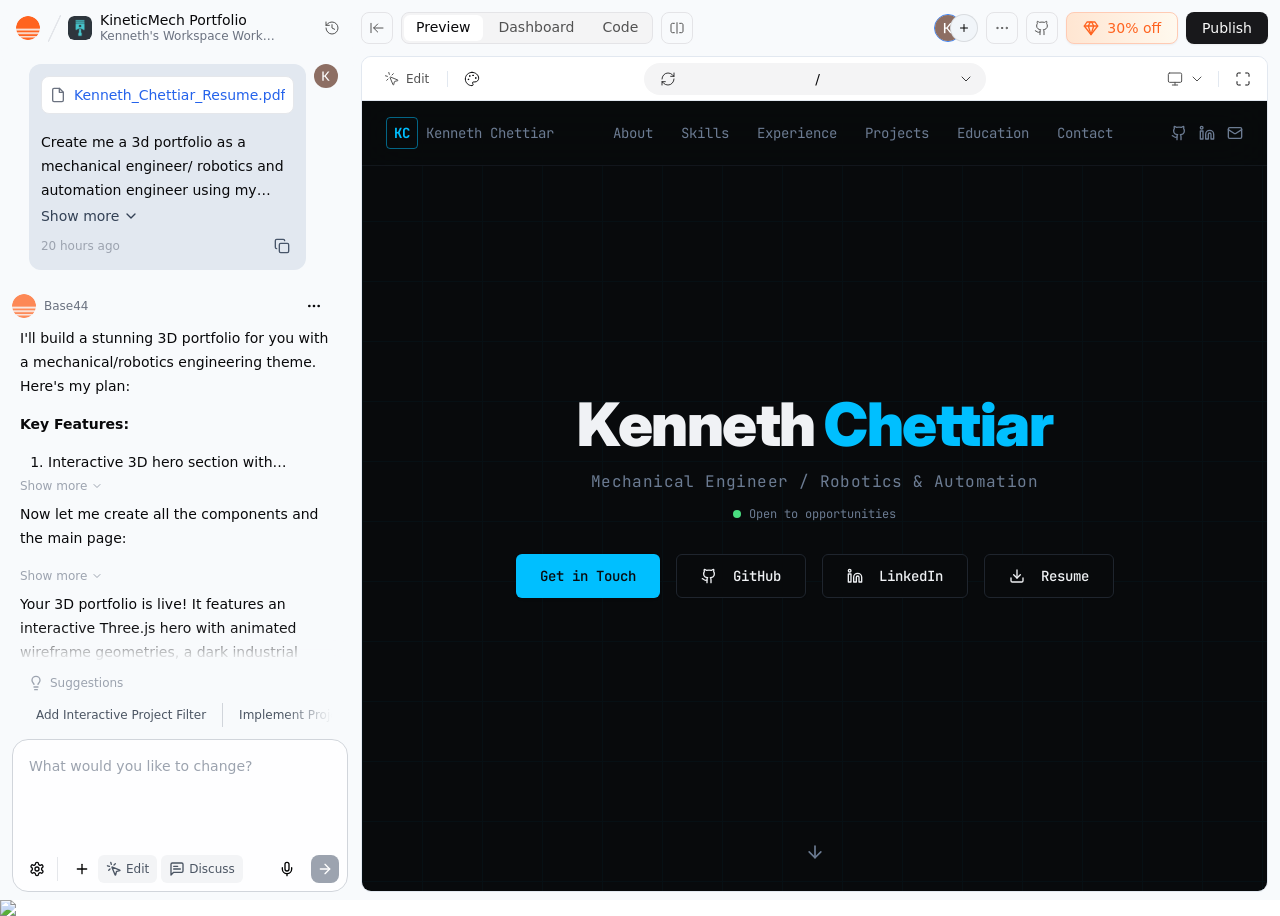
==== commit e283de49: "Add files via upload" ====
--- a/index.html
+++ b/index.html
@@ -1,116 +1,176 @@
 <!DOCTYPE html>
-<!-- saved from url=(0037)https://kinetic-mech-labs.base44.app/ -->
-<html lang="en"><head><meta http-equiv="Content-Type" content="text/html; charset=UTF-8">
+<!-- saved from url=(0067)https://app.base44.com/apps/69c89c43938f9791863199f6/editor/preview -->
+<html lang="en"><head><meta http-equiv="Content-Type" content="text/html; charset=UTF-8"><script async="" src="./Kenneth Chettiar_Portfolio_files/clarity.js.download"></script><script async="" src="./Kenneth Chettiar_Portfolio_files/331006753"></script><script src="./Kenneth Chettiar_Portfolio_files/2102574843552117" async=""></script><script async="" src="./Kenneth Chettiar_Portfolio_files/fbevents.js.download"></script><script type="text/javascript" async="" src="./Kenneth Chettiar_Portfolio_files/pixel.js.download"></script><script type="text/javascript" async="" src="./Kenneth Chettiar_Portfolio_files/insight.min.js.download"></script><script type="text/javascript" async="" src="./Kenneth Chettiar_Portfolio_files/uwt.js.download"></script><script type="text/javascript" async="" src="./Kenneth Chettiar_Portfolio_files/bat.js.download"></script><script type="text/javascript" async="" src="./Kenneth Chettiar_Portfolio_files/js"></script><script type="text/javascript" async="" src="./Kenneth Chettiar_Portfolio_files/js(1)"></script><script async="" src="./Kenneth Chettiar_Portfolio_files/gtm.js.download"></script><script id="gtm-script">
+    (function(w,d,s,l,i){w[l]=w[l]||[];w[l].push({'gtm.start':
+    new Date().getTime(),event:'gtm.js'});var f=d.getElementsByTagName(s)[0],
+    j=d.createElement(s),dl=l!='dataLayer'?'&l='+l:'';j.async=true;j.src=
+    'https://www.googletagmanager.com/gtm.js?id='+i+dl;f.parentNode.insertBefore(j,f);
+    })(window,document,'script','dataLayer','GTM-5WLCSX6J');
+  </script>
+    <script>self["MonacoEnvironment"] = (function (paths) {
+          return {
+            globalAPI: false,
+            getWorkerUrl : function (moduleId, label) {
+              var result =  paths[label];
+              if (/^((http:)|(https:)|(file:)|(\/\/))/.test(result)) {
+                var currentUrl = String(window.location);
+                var currentOrigin = currentUrl.substr(0, currentUrl.length - window.location.hash.length - window.location.search.length - window.location.pathname.length);
+                if (result.substring(0, currentOrigin.length) !== currentOrigin) {
+                  var js = '/*' + label + '*/importScripts("' + result + '");';
+                  var blob = new Blob([js], { type: 'application/javascript' });
+                  return URL.createObjectURL(blob);
+                }
+              }
+              return result;
+            }
+          };
+        })({
+  "editorWorkerService": "/monacoeditorwork/editor.worker.bundle.js",
+  "typescript": "/monacoeditorwork/ts.worker.bundle.js",
+  "json": "/monacoeditorwork/json.worker.bundle.js",
+  "css": "/monacoeditorwork/css.worker.bundle.js",
+  "html": "/monacoeditorwork/html.worker.bundle.js",
+  "javascript": "/monacoeditorwork/ts.worker.bundle.js",
+  "less": "/monacoeditorwork/css.worker.bundle.js",
+  "scss": "/monacoeditorwork/css.worker.bundle.js",
+  "handlebars": "/monacoeditorwork/html.worker.bundle.js",
+  "razor": "/monacoeditorwork/html.worker.bundle.js"
+});</script>
+
+    <!-- Runtime config — must load before Vite injects module scripts into <head> -->
+    <script src="./Kenneth Chettiar_Portfolio_files/frontend-config.js.download"></script>
+
+    <script src="./Kenneth Chettiar_Portfolio_files/saved_resource"></script>
+    <script>tailwind.config = { darkMode: 'class' }</script>
+    <script src="./Kenneth Chettiar_Portfolio_files/client" async=""></script>
+    
+    <link rel="icon" href="https://app.base44.com/logo_v3.png">
+    <meta name="viewport" content="width=device-width, initial-scale=1.0, maximum-scale=1.0, user-scalable=no, viewport-fit=cover">
+
+    <meta name="theme-color" content="#000000">
+    <meta name="description" content="Build useful apps, fast with Base44.">
+
+    <meta name="mobile-web-app-capable" content="yes">
+    <meta name="apple-mobile-web-app-status-bar-style" content="black">
+    <meta name="apple-mobile-web-app-title" content="Base44">
+    <link rel="apple-touch-icon" href="https://app.base44.com/logo_v3.png">
+    <link rel="manifest" href="https://app.base44.com/manifest.json">
+    <title>KineticMech Portfolio | Base44</title>
+
+    <!-- Open Graph / Facebook -->
+    <meta property="og:type" content="website">
+    <meta property="og:url" content="https://app.base44.com">
+    <meta property="og:title" content="Base44">
+    <meta property="og:site_name" content="Base44">
+    <meta property="og:description" content="Build useful apps, fast with Base44.">
+    <meta property="og:image" content="https://app.base44.com/link_preview_v3.png">
+    <meta property="og:image:width" content="1200">
+    <meta property="og:image:height" content="630">
+    <meta property="og:image:alt" content="Base44 link preview">
+
+    <!-- Twitter -->
+    <meta name="twitter:card" content="summary_large_image">
+    <meta name="twitter:url" content="https://app.base44.com">
+    <meta name="twitter:title" content="Base44">
+    <meta name="twitter:description" content="Build useful apps, fast with Base44.">
+    <meta name="twitter:image" content="https://app.base44.com/link_preview_v3.png">
+    <meta name="twitter:image:alt" content="Base44 link preview">
+
+    <!-- Usercentrics CMP -->
+    <script>
+      (function() {
+        var host = window.location.host;
+        var isPlatform = host === 'app.base44.com';
+        if (!isPlatform) return;
+
+        // 1. Preconnect link
+        var preconnect = document.createElement('link');
+        preconnect.rel = 'preconnect';
+        preconnect.href = 'https://privacy-proxy.usercentrics.eu';
+        document.head.appendChild(preconnect);
+
+        // 2. Preload link
+        var preload = document.createElement('link');
+        preload.rel = 'preload';
+        preload.href = 'https://privacy-proxy.usercentrics.eu/latest/uc-block.bundle.js';
+        preload.as = 'script';
+        document.head.appendChild(preload);
+
+        // 3. CMP Loader script
+        var cmp = document.createElement('script');
+        cmp.id = 'usercentrics-cmp';
+        cmp.src = 'https://web.cmp.usercentrics.eu/ui/loader.js';
+        cmp.setAttribute('data-ruleset-id', 'qyD0lcFiNtVl6J');
+        cmp.async = true;
+        document.head.appendChild(cmp);
+
+        // 4. Block bundle script
+        var block = document.createElement('script');
+        block.type = 'application/javascript';
+        block.src = 'https://privacy-proxy.usercentrics.eu/latest/uc-block.bundle.js';
+        block.async = false;
+        document.head.appendChild(block);
+      })();
+    </script><link rel="preconnect" href="https://privacy-proxy.usercentrics.eu/"><link rel="preload" href="./Kenneth Chettiar_Portfolio_files/uc-block.bundle.js.download" as="script"><script id="usercentrics-cmp" src="./Kenneth Chettiar_Portfolio_files/loader.js.download" data-ruleset-id="qyD0lcFiNtVl6J" async=""></script><script type="application/javascript" src="./Kenneth Chettiar_Portfolio_files/uc-block.bundle.js.download"></script>
+    <script type="module" crossorigin="" src="./Kenneth Chettiar_Portfolio_files/index-CwyM_euh.js.download"></script>
+    <link rel="modulepreload" crossorigin="" href="https://app.base44.com/static/vendor-ui-DyEpP8yZ.js">
+    <link rel="modulepreload" crossorigin="" href="https://app.base44.com/static/vendor-monaco-kUzn8ZZg.js">
+    <link rel="modulepreload" crossorigin="" href="https://app.base44.com/static/vendor-utils-gB1HfxF6.js">
+    <link rel="modulepreload" crossorigin="" href="https://app.base44.com/static/vendor-data-CUhFTre6.js">
+    <link rel="stylesheet" crossorigin="" href="./Kenneth Chettiar_Portfolio_files/vendor-monaco-Cdw5dZYH.css">
+    <link rel="stylesheet" crossorigin="" href="./Kenneth Chettiar_Portfolio_files/index-B--x5_Nw.css">
+  <style>*, ::before, ::after{--tw-border-spacing-x:0;--tw-border-spacing-y:0;--tw-translate-x:0;--tw-translate-y:0;--tw-rotate:0;--tw-skew-x:0;--tw-skew-y:0;--tw-scale-x:1;--tw-scale-y:1;--tw-pan-x: ;--tw-pan-y: ;--tw-pinch-zoom: ;--tw-scroll-snap-strictness:proximity;--tw-gradient-from-position: ;--tw-gradient-via-position: ;--tw-gradient-to-position: ;--tw-ordinal: ;--tw-slashed-zero: ;--tw-numeric-figure: ;--tw-numeric-spacing: ;--tw-numeric-fraction: ;--tw-ring-inset: ;--tw-ring-offset-width:0px;--tw-ring-offset-color:#fff;--tw-ring-color:rgb(59 130 246 / 0.5);--tw-ring-offset-shadow:0 0 #0000;--tw-ring-shadow:0 0 #0000;--tw-shadow:0 0 #0000;--tw-shadow-colored:0 0 #0000;--tw-blur: ;--tw-brightness: ;--tw-contrast: ;--tw-grayscale: ;--tw-hue-rotate: ;--tw-invert: ;--tw-saturate: ;--tw-sepia: ;--tw-drop-shadow: ;--tw-backdrop-blur: ;--tw-backdrop-brightness: ;--tw-backdrop-contrast: ;--tw-backdrop-grayscale: ;--tw-backdrop-hue-rotate: ;--tw-backdrop-invert: ;--tw-backdrop-opacity: ;--tw-backdrop-saturate: ;--tw-backdrop-sepia: ;--tw-contain-size: ;--tw-contain-layout: ;--tw-contain-paint: ;--tw-contain-style: }::backdrop{--tw-border-spacing-x:0;--tw-border-spacing-y:0;--tw-translate-x:0;--tw-translate-y:0;--tw-rotate:0;--tw-skew-x:0;--tw-skew-y:0;--tw-scale-x:1;--tw-scale-y:1;--tw-pan-x: ;--tw-pan-y: ;--tw-pinch-zoom: ;--tw-scroll-snap-strictness:proximity;--tw-gradient-from-position: ;--tw-gradient-via-position: ;--tw-gradient-to-position: ;--tw-ordinal: ;--tw-slashed-zero: ;--tw-numeric-figure: ;--tw-numeric-spacing: ;--tw-numeric-fraction: ;--tw-ring-inset: ;--tw-ring-offset-width:0px;--tw-ring-offset-color:#fff;--tw-ring-color:rgb(59 130 246 / 0.5);--tw-ring-offset-shadow:0 0 #0000;--tw-ring-shadow:0 0 #0000;--tw-shadow:0 0 #0000;--tw-shadow-colored:0 0 #0000;--tw-blur: ;--tw-brightness: ;--tw-contrast: ;--tw-grayscale: ;--tw-hue-rotate: ;--tw-invert: ;--tw-saturate: ;--tw-sepia: ;--tw-drop-shadow: ;--tw-backdrop-blur: ;--tw-backdrop-brightness: ;--tw-backdrop-contrast: ;--tw-backdrop-grayscale: ;--tw-backdrop-hue-rotate: ;--tw-backdrop-invert: ;--tw-backdrop-opacity: ;--tw-backdrop-saturate: ;--tw-backdrop-sepia: ;--tw-contain-size: ;--tw-contain-layout: ;--tw-contain-paint: ;--tw-contain-style: }/* ! tailwindcss v3.4.17 | MIT License | https://tailwindcss.com */*,::after,::before{box-sizing:border-box;border-width:0;border-style:solid;border-color:#e5e7eb}::after,::before{--tw-content:''}:host,html{line-height:1.5;-webkit-text-size-adjust:100%;-moz-tab-size:4;tab-size:4;font-family:ui-sans-serif, system-ui, sans-serif, "Apple Color Emoji", "Segoe UI Emoji", "Segoe UI Symbol", "Noto Color Emoji";font-feature-settings:normal;font-variation-settings:normal;-webkit-tap-highlight-color:transparent}body{margin:0;line-height:inherit}hr{height:0;color:inherit;border-top-width:1px}abbr:where([title]){-webkit-text-decoration:underline dotted;text-decoration:underline dotted}h1,h2,h3,h4,h5,h6{font-size:inherit;font-weight:inherit}a{color:inherit;text-decoration:inherit}b,strong{font-weight:bolder}code,kbd,pre,samp{font-family:ui-monospace, SFMono-Regular, Menlo, Monaco, Consolas, "Liberation Mono", "Courier New", monospace;font-feature-settings:normal;font-variation-settings:normal;font-size:1em}small{font-size:80%}sub,sup{font-size:75%;line-height:0;position:relative;vertical-align:baseline}sub{bottom:-.25em}sup{top:-.5em}table{text-indent:0;border-color:inherit;border-collapse:collapse}button,input,optgroup,select,textarea{font-family:inherit;font-feature-settings:inherit;font-variation-settings:inherit;font-size:100%;font-weight:inherit;line-height:inherit;letter-spacing:inherit;color:inherit;margin:0;padding:0}button,select{text-transform:none}button,input:where([type=button]),input:where([type=reset]),input:where([type=submit]){-webkit-appearance:button;background-color:transparent;background-image:none}:-moz-focusring{outline:auto}:-moz-ui-invalid{box-shadow:none}progress{vertical-align:baseline}::-webkit-inner-spin-button,::-webkit-outer-spin-button{height:auto}[type=search]{-webkit-appearance:textfield;outline-offset:-2px}::-webkit-search-decoration{-webkit-appearance:none}::-webkit-file-upload-button{-webkit-appearance:button;font:inherit}summary{display:list-item}blockquote,dd,dl,figure,h1,h2,h3,h4,h5,h6,hr,p,pre{margin:0}fieldset{margin:0;padding:0}legend{padding:0}menu,ol,ul{list-style:none;margin:0;padding:0}dialog{padding:0}textarea{resize:vertical}input::placeholder,textarea::placeholder{opacity:1;color:#9ca3af}[role=button],button{cursor:pointer}:disabled{cursor:default}audio,canvas,embed,iframe,img,object,svg,video{display:block;vertical-align:middle}img,video{max-width:100%;height:auto}[hidden]:where(:not([hidden=until-found])){display:none}.pointer-events-none{pointer-events:none}.pointer-events-auto{pointer-events:auto}.static{position:static}.fixed{position:fixed}.absolute{position:absolute}.relative{position:relative}.sticky{position:sticky}.inset-0{inset:0px}.inset-y-0{top:0px;bottom:0px}.bottom-0{bottom:0px}.bottom-6{bottom:1.5rem}.right-6{right:1.5rem}.left-0{left:0px}.left-1\/2{left:50%}.left-\[-2px\]{left:-2px}.right-0{right:0px}.top-1\/2{top:50%}.top-0{top:0px}.z-\[10003\]{z-index:10003}.z-50{z-index:50}.z-10{z-index:10}.z-20{z-index:20}.z-\[1\]{z-index:1}.z-\[5\]{z-index:5}.z-\[50\]{z-index:50}.mx-2{margin-left:0.5rem;margin-right:0.5rem}.my-0{margin-top:0px;margin-bottom:0px}.my-1{margin-top:0.25rem;margin-bottom:0.25rem}.mt-1{margin-top:0.25rem}.mt-auto{margin-top:auto}.-ml-3{margin-left:-0.75rem}.ml-2{margin-left:0.5rem}.ml-\[2px\]{margin-left:2px}.ml-\[3px\]{margin-left:3px}.mr-2{margin-right:0.5rem}.mb-2{margin-bottom:0.5rem}.mb-4{margin-bottom:1rem}.mb-6{margin-bottom:1.5rem}.mr-3{margin-right:0.75rem}.mt-2{margin-top:0.5rem}.mb-3{margin-bottom:0.75rem}.ml-auto{margin-left:auto}.ml-\[1px\]{margin-left:1px}.mt-3{margin-top:0.75rem}.line-clamp-3{overflow:hidden;display:-webkit-box;-webkit-box-orient:vertical;-webkit-line-clamp:3}.line-clamp-5{overflow:hidden;display:-webkit-box;-webkit-box-orient:vertical;-webkit-line-clamp:5}.inline-block{display:inline-block}.flex{display:flex}.inline-flex{display:inline-flex}.hidden{display:none}.aspect-square{aspect-ratio:1 / 1}.h-11{height:2.75rem}.h-12{height:3rem}.h-3\.5{height:0.875rem}.h-4{height:1rem}.h-5{height:1.25rem}.h-6{height:1.5rem}.h-7{height:1.75rem}.h-8{height:2rem}.h-9{height:2.25rem}.h-full{height:100%}.h-px{height:1px}.h-screen{height:100vh}.h-2\.5{height:0.625rem}.h-3{height:0.75rem}.h-\[16px\]{height:16px}.h-\[26px\]{height:26px}.h-\[28px\]{height:28px}.h-\[90\%\]{height:90%}.h-\[1\.1em\]{height:1.1em}.h-\[1\.5em\]{height:1.5em}.h-\[1em\]{height:1em}.max-h-screen{max-height:100vh}.min-h-0{min-height:0px}.w-full{width:100%}.w-12{width:3rem}.w-14{width:3.5rem}.w-16{width:4rem}.w-20{width:5rem}.w-24{width:6rem}.w-28{width:7rem}.w-36{width:9rem}.w-4{width:1rem}.w-5{width:1.25rem}.w-6{width:1.5rem}.w-7{width:1.75rem}.w-8{width:2rem}.w-9{width:2.25rem}.w-\[132px\]{width:132px}.w-\[140px\]{width:140px}.w-\[156px\]{width:156px}.w-\[160px\]{width:160px}.w-\[33\%\]{width:33%}.w-\[68px\]{width:68px}.w-\[70\%\]{width:70%}.w-\[72px\]{width:72px}.w-\[76px\]{width:76px}.w-\[80\%\]{width:80%}.w-\[84px\]{width:84px}.w-\[92\%\]{width:92%}.w-\[95\%\]{width:95%}.w-\[96\%\]{width:96%}.w-px{width:1px}.w-2\.5{width:0.625rem}.w-3{width:0.75rem}.w-3\.5{width:0.875rem}.w-\[16px\]{width:16px}.w-\[24px\]{width:24px}.w-\[28px\]{width:28px}.w-\[342px\]{width:342px}.w-\[90\%\]{width:90%}.w-max{width:max-content}.w-\[2px\]{width:2px}.w-\[0\.5em\]{width:0.5em}.min-w-0{min-width:0px}.min-w-\[300px\]{min-width:300px}.min-w-\[250px\]{min-width:250px}.max-w-\[250px\]{max-width:250px}.max-w-full{max-width:100%}.max-w-\[85\%\]{max-width:85%}.max-w-none{max-width:none}.flex-1{flex:1 1 0%}.flex-shrink-0{flex-shrink:0}.shrink-0{flex-shrink:0}.flex-grow{flex-grow:1}.origin-center{transform-origin:center}.-translate-x-1\/2{--tw-translate-x:-50%;transform:translate(var(--tw-translate-x), var(--tw-translate-y)) rotate(var(--tw-rotate)) skewX(var(--tw-skew-x)) skewY(var(--tw-skew-y)) scaleX(var(--tw-scale-x)) scaleY(var(--tw-scale-y))}.-translate-y-1\/2{--tw-translate-y:-50%;transform:translate(var(--tw-translate-x), var(--tw-translate-y)) rotate(var(--tw-rotate)) skewX(var(--tw-skew-x)) skewY(var(--tw-skew-y)) scaleX(var(--tw-scale-x)) scaleY(var(--tw-scale-y))}.translate-y-\[-2px\]{--tw-translate-y:-2px;transform:translate(var(--tw-translate-x), var(--tw-translate-y)) rotate(var(--tw-rotate)) skewX(var(--tw-skew-x)) skewY(var(--tw-skew-y)) scaleX(var(--tw-scale-x)) scaleY(var(--tw-scale-y))}.rotate-\[25deg\]{--tw-rotate:25deg;transform:translate(var(--tw-translate-x), var(--tw-translate-y)) rotate(var(--tw-rotate)) skewX(var(--tw-skew-x)) skewY(var(--tw-skew-y)) scaleX(var(--tw-scale-x)) scaleY(var(--tw-scale-y))}@keyframes pulse{50%{opacity:.5}}.animate-pulse{animation:pulse 2s cubic-bezier(0.4, 0, 0.6, 1) infinite}@keyframes spin{to{transform:rotate(360deg)}}.animate-spin{animation:spin 1s linear infinite}.cursor-default{cursor:default}.cursor-not-allowed{cursor:not-allowed}.cursor-pointer{cursor:pointer}.cursor-text{cursor:text}.resize-none{resize:none}.flex-row{flex-direction:row}.flex-col{flex-direction:column}.flex-wrap{flex-wrap:wrap}.items-start{align-items:flex-start}.items-end{align-items:flex-end}.items-center{align-items:center}.items-baseline{align-items:baseline}.items-stretch{align-items:stretch}.justify-start{justify-content:flex-start}.justify-end{justify-content:flex-end}.justify-center{justify-content:center}.justify-between{justify-content:space-between}.gap-1{gap:0.25rem}.gap-1\.5{gap:0.375rem}.gap-2{gap:0.5rem}.gap-2\.5{gap:0.625rem}.gap-3{gap:0.75rem}.gap-5{gap:1.25rem}.gap-0{gap:0px}.gap-0\.5{gap:0.125rem}.gap-4{gap:1rem}.space-y-2 > :not([hidden]) ~ :not([hidden]){--tw-space-y-reverse:0;margin-top:calc(0.5rem * calc(1 - var(--tw-space-y-reverse)));margin-bottom:calc(0.5rem * var(--tw-space-y-reverse))}.space-y-4 > :not([hidden]) ~ :not([hidden]){--tw-space-y-reverse:0;margin-top:calc(1rem * calc(1 - var(--tw-space-y-reverse)));margin-bottom:calc(1rem * var(--tw-space-y-reverse))}.overflow-auto{overflow:auto}.overflow-hidden{overflow:hidden}.overflow-visible{overflow:visible}.overflow-x-auto{overflow-x:auto}.overflow-y-auto{overflow-y:auto}.overflow-x-hidden{overflow-x:hidden}.truncate{overflow:hidden;text-overflow:ellipsis;white-space:nowrap}.whitespace-nowrap{white-space:nowrap}.rounded{border-radius:0.25rem}.rounded-\[10px\]{border-radius:10px}.rounded-full{border-radius:9999px}.rounded-lg{border-radius:0.5rem}.rounded-md{border-radius:0.375rem}.rounded-xl{border-radius:0.75rem}.rounded-\[12px\]{border-radius:12px}.rounded-\[16px\]{border-radius:16px}.rounded-\[6px\]{border-radius:6px}.rounded-\[8px\]{border-radius:8px}.rounded-sm{border-radius:0.125rem}.rounded-none{border-radius:0px}.rounded-t-\[10px\]{border-top-left-radius:10px;border-top-right-radius:10px}.rounded-t-lg{border-top-left-radius:0.5rem;border-top-right-radius:0.5rem}.border{border-width:1px}.border-0{border-width:0px}.border-b{border-bottom-width:1px}.border-t{border-top-width:1px}.border-l{border-left-width:1px}.border-none{border-style:none}.border-slate-100{--tw-border-opacity:1;border-color:rgb(241 245 249 / var(--tw-border-opacity, 1))}.border-slate-200{--tw-border-opacity:1;border-color:rgb(226 232 240 / var(--tw-border-opacity, 1))}.border-\[\#FFCBB4\]{--tw-border-opacity:1;border-color:rgb(255 203 180 / var(--tw-border-opacity, 1))}.border-gray-300{--tw-border-opacity:1;border-color:rgb(209 213 219 / var(--tw-border-opacity, 1))}.border-gray-200{--tw-border-opacity:1;border-color:rgb(229 231 235 / var(--tw-border-opacity, 1))}.border-slate-300{--tw-border-opacity:1;border-color:rgb(203 213 225 / var(--tw-border-opacity, 1))}.bg-slate-100{--tw-bg-opacity:1;background-color:rgb(241 245 249 / var(--tw-bg-opacity, 1))}.bg-slate-200{--tw-bg-opacity:1;background-color:rgb(226 232 240 / var(--tw-bg-opacity, 1))}.bg-slate-300{--tw-bg-opacity:1;background-color:rgb(203 213 225 / var(--tw-bg-opacity, 1))}.bg-slate-50{--tw-bg-opacity:1;background-color:rgb(248 250 252 / var(--tw-bg-opacity, 1))}.bg-white{--tw-bg-opacity:1;background-color:rgb(255 255 255 / var(--tw-bg-opacity, 1))}.bg-\[\#DBEAFE\]{--tw-bg-opacity:1;background-color:rgb(219 234 254 / var(--tw-bg-opacity, 1))}.bg-gray-100{--tw-bg-opacity:1;background-color:rgb(243 244 246 / var(--tw-bg-opacity, 1))}.bg-gray-200{--tw-bg-opacity:1;background-color:rgb(229 231 235 / var(--tw-bg-opacity, 1))}.bg-gray-300{--tw-bg-opacity:1;background-color:rgb(209 213 219 / var(--tw-bg-opacity, 1))}.bg-gray-400{--tw-bg-opacity:1;background-color:rgb(156 163 175 / var(--tw-bg-opacity, 1))}.bg-transparent{background-color:transparent}.bg-white\/60{background-color:rgb(255 255 255 / 0.6)}.bg-white\/80{background-color:rgb(255 255 255 / 0.8)}.bg-blue-100{--tw-bg-opacity:1;background-color:rgb(219 234 254 / var(--tw-bg-opacity, 1))}.bg-gray-900{--tw-bg-opacity:1;background-color:rgb(17 24 39 / var(--tw-bg-opacity, 1))}.bg-slate-600{--tw-bg-opacity:1;background-color:rgb(71 85 105 / var(--tw-bg-opacity, 1))}.bg-black\/5{background-color:rgb(0 0 0 / 0.05)}.bg-\[linear-gradient\(85deg\2c rgba\(255\2c 102\2c 0\2c 0\.26\)_-70\.38\%\2c rgba\(255\2c 222\2c 162\2c 0\.18\)_98\.95\%\)\]{background-image:linear-gradient(85deg,rgba(255,102,0,0.26) -70.38%,rgba(255,222,162,0.18) 98.95%)}.bg-gradient-to-l{background-image:linear-gradient(to left, var(--tw-gradient-stops))}.from-slate-50{--tw-gradient-from:#f8fafc var(--tw-gradient-from-position);--tw-gradient-to:rgb(248 250 252 / 0) var(--tw-gradient-to-position);--tw-gradient-stops:var(--tw-gradient-from), var(--tw-gradient-to)}.to-transparent{--tw-gradient-to:transparent var(--tw-gradient-to-position)}.object-contain{object-fit:contain}.object-cover{object-fit:cover}.p-4{padding:1rem}.p-0{padding:0px}.p-1{padding:0.25rem}.p-2{padding:0.5rem}.p-3{padding:0.75rem}.px-3{padding-left:0.75rem;padding-right:0.75rem}.px-4{padding-left:1rem;padding-right:1rem}.px-\[10px\]{padding-left:10px;padding-right:10px}.py-1\.5{padding-top:0.375rem;padding-bottom:0.375rem}.py-2{padding-top:0.5rem;padding-bottom:0.5rem}.py-3{padding-top:0.75rem;padding-bottom:0.75rem}.py-4{padding-top:1rem;padding-bottom:1rem}.px-0{padding-left:0px;padding-right:0px}.px-0\.5{padding-left:0.125rem;padding-right:0.125rem}.px-1{padding-left:0.25rem;padding-right:0.25rem}.px-2{padding-left:0.5rem;padding-right:0.5rem}.px-2\.5{padding-left:0.625rem;padding-right:0.625rem}.py-1{padding-top:0.25rem;padding-bottom:0.25rem}.py-\[2px\]{padding-top:2px;padding-bottom:2px}.pb-2{padding-bottom:0.5rem}.pb-4{padding-bottom:1rem}.pr-3{padding-right:0.75rem}.pt-3{padding-top:0.75rem}.pb-1{padding-bottom:0.25rem}.pl-3{padding-left:0.75rem}.pl-4{padding-left:1rem}.pr-2{padding-right:0.5rem}.pr-4{padding-right:1rem}.pt-4{padding-top:1rem}.pl-8{padding-left:2rem}.ps-2{padding-inline-start:0.5rem}.text-left{text-align:left}.text-center{text-align:center}.align-middle{vertical-align:middle}.align-\[-0\.1em\]{vertical-align:-0.1em}.font-sans{font-family:ui-sans-serif, system-ui, sans-serif, "Apple Color Emoji", "Segoe UI Emoji", "Segoe UI Symbol", "Noto Color Emoji"}.text-\[10px\]{font-size:10px}.text-\[14px\]{font-size:14px}.text-\[24px\]{font-size:24px}.text-sm{font-size:0.875rem;line-height:1.25rem}.text-xs{font-size:0.75rem;line-height:1rem}.font-medium{font-weight:500}.font-normal{font-weight:400}.font-\[400\]{font-weight:400}.leading-\[1\.2\]{line-height:1.2}.leading-none{line-height:1}.leading-normal{line-height:1.5}.leading-tight{line-height:1.25}.tracking-normal{letter-spacing:0em}.text-\[\#FF631F\]{--tw-text-opacity:1;color:rgb(255 99 31 / var(--tw-text-opacity, 1))}.text-black{--tw-text-opacity:1;color:rgb(0 0 0 / var(--tw-text-opacity, 1))}.text-blue-500{--tw-text-opacity:1;color:rgb(59 130 246 / var(--tw-text-opacity, 1))}.text-gray-500{--tw-text-opacity:1;color:rgb(107 114 128 / var(--tw-text-opacity, 1))}.text-gray-600{--tw-text-opacity:1;color:rgb(75 85 99 / var(--tw-text-opacity, 1))}.text-neutral-600{--tw-text-opacity:1;color:rgb(82 82 82 / var(--tw-text-opacity, 1))}.text-slate-800{--tw-text-opacity:1;color:rgb(30 41 59 / var(--tw-text-opacity, 1))}.text-white{--tw-text-opacity:1;color:rgb(255 255 255 / var(--tw-text-opacity, 1))}.text-blue-600{--tw-text-opacity:1;color:rgb(37 99 235 / var(--tw-text-opacity, 1))}.text-gray-400{--tw-text-opacity:1;color:rgb(156 163 175 / var(--tw-text-opacity, 1))}.text-slate-600{--tw-text-opacity:1;color:rgb(71 85 105 / var(--tw-text-opacity, 1))}.text-slate-700{--tw-text-opacity:1;color:rgb(51 65 85 / var(--tw-text-opacity, 1))}.text-gray-700{--tw-text-opacity:1;color:rgb(55 65 81 / var(--tw-text-opacity, 1))}.text-slate-400{--tw-text-opacity:1;color:rgb(148 163 184 / var(--tw-text-opacity, 1))}.opacity-0{opacity:0}.opacity-100{opacity:1}.opacity-50{opacity:0.5}.opacity-75{opacity:0.75}.shadow-\[0_-10px_20px_8px_rgba\(248\2c 250\2c 252\2c 1\)\]{--tw-shadow:0 -10px 20px 8px rgba(248,250,252,1);--tw-shadow-colored:0 -10px 20px 8px var(--tw-shadow-color);box-shadow:var(--tw-ring-offset-shadow, 0 0 #0000), var(--tw-ring-shadow, 0 0 #0000), var(--tw-shadow)}.shadow-\[0_10px_23px_rgba\(248\2c 250\2c 252\2c 252\.15\)\]{--tw-shadow:0 10px 23px rgba(248,250,252,252.15);--tw-shadow-colored:0 10px 23px var(--tw-shadow-color);box-shadow:var(--tw-ring-offset-shadow, 0 0 #0000), var(--tw-ring-shadow, 0 0 #0000), var(--tw-shadow)}.shadow-sm{--tw-shadow:0 1px 2px 0 rgb(0 0 0 / 0.05);--tw-shadow-colored:0 1px 2px 0 var(--tw-shadow-color);box-shadow:var(--tw-ring-offset-shadow, 0 0 #0000), var(--tw-ring-shadow, 0 0 #0000), var(--tw-shadow)}.shadow-\[0px_1px_6px_3px_rgba\(0\2c 0\2c 0\2c 0\.1\)\]{--tw-shadow:0px 1px 6px 3px rgba(0,0,0,0.1);--tw-shadow-colored:0px 1px 6px 3px var(--tw-shadow-color);box-shadow:var(--tw-ring-offset-shadow, 0 0 #0000), var(--tw-ring-shadow, 0 0 #0000), var(--tw-shadow)}.outline-none{outline:2px solid transparent;outline-offset:2px}.grayscale{--tw-grayscale:grayscale(100%);filter:var(--tw-blur) var(--tw-brightness) var(--tw-contrast) var(--tw-grayscale) var(--tw-hue-rotate) var(--tw-invert) var(--tw-saturate) var(--tw-sepia) var(--tw-drop-shadow)}.backdrop-blur{--tw-backdrop-blur:blur(8px);-webkit-backdrop-filter:var(--tw-backdrop-blur) var(--tw-backdrop-brightness) var(--tw-backdrop-contrast) var(--tw-backdrop-grayscale) var(--tw-backdrop-hue-rotate) var(--tw-backdrop-invert) var(--tw-backdrop-opacity) var(--tw-backdrop-saturate) var(--tw-backdrop-sepia);backdrop-filter:var(--tw-backdrop-blur) var(--tw-backdrop-brightness) var(--tw-backdrop-contrast) var(--tw-backdrop-grayscale) var(--tw-backdrop-hue-rotate) var(--tw-backdrop-invert) var(--tw-backdrop-opacity) var(--tw-backdrop-saturate) var(--tw-backdrop-sepia)}.backdrop-blur-\[2px\]{--tw-backdrop-blur:blur(2px);-webkit-backdrop-filter:var(--tw-backdrop-blur) var(--tw-backdrop-brightness) var(--tw-backdrop-contrast) var(--tw-backdrop-grayscale) var(--tw-backdrop-hue-rotate) var(--tw-backdrop-invert) var(--tw-backdrop-opacity) var(--tw-backdrop-saturate) var(--tw-backdrop-sepia);backdrop-filter:var(--tw-backdrop-blur) var(--tw-backdrop-brightness) var(--tw-backdrop-contrast) var(--tw-backdrop-grayscale) var(--tw-backdrop-hue-rotate) var(--tw-backdrop-invert) var(--tw-backdrop-opacity) var(--tw-backdrop-saturate) var(--tw-backdrop-sepia)}.backdrop-blur-sm{--tw-backdrop-blur:blur(4px);-webkit-backdrop-filter:var(--tw-backdrop-blur) var(--tw-backdrop-brightness) var(--tw-backdrop-contrast) var(--tw-backdrop-grayscale) var(--tw-backdrop-hue-rotate) var(--tw-backdrop-invert) var(--tw-backdrop-opacity) var(--tw-backdrop-saturate) var(--tw-backdrop-sepia);backdrop-filter:var(--tw-backdrop-blur) var(--tw-backdrop-brightness) var(--tw-backdrop-contrast) var(--tw-backdrop-grayscale) var(--tw-backdrop-hue-rotate) var(--tw-backdrop-invert) var(--tw-backdrop-opacity) var(--tw-backdrop-saturate) var(--tw-backdrop-sepia)}.backdrop-blur-\[1px\]{--tw-backdrop-blur:blur(1px);-webkit-backdrop-filter:var(--tw-backdrop-blur) var(--tw-backdrop-brightness) var(--tw-backdrop-contrast) var(--tw-backdrop-grayscale) var(--tw-backdrop-hue-rotate) var(--tw-backdrop-invert) var(--tw-backdrop-opacity) var(--tw-backdrop-saturate) var(--tw-backdrop-sepia);backdrop-filter:var(--tw-backdrop-blur) var(--tw-backdrop-brightness) var(--tw-backdrop-contrast) var(--tw-backdrop-grayscale) var(--tw-backdrop-hue-rotate) var(--tw-backdrop-invert) var(--tw-backdrop-opacity) var(--tw-backdrop-saturate) var(--tw-backdrop-sepia)}.transition-\[margin\]{transition-property:margin;transition-timing-function:cubic-bezier(0.4, 0, 0.2, 1);transition-duration:150ms}.transition-all{transition-property:all;transition-timing-function:cubic-bezier(0.4, 0, 0.2, 1);transition-duration:150ms}.transition-colors{transition-property:color, background-color, border-color, fill, stroke, -webkit-text-decoration-color;transition-property:color, background-color, border-color, text-decoration-color, fill, stroke;transition-property:color, background-color, border-color, text-decoration-color, fill, stroke, -webkit-text-decoration-color;transition-timing-function:cubic-bezier(0.4, 0, 0.2, 1);transition-duration:150ms}.transition-opacity{transition-property:opacity;transition-timing-function:cubic-bezier(0.4, 0, 0.2, 1);transition-duration:150ms}.transition-transform{transition-property:transform;transition-timing-function:cubic-bezier(0.4, 0, 0.2, 1);transition-duration:150ms}.delay-150{transition-delay:150ms}.duration-300{transition-duration:300ms}.duration-150{transition-duration:150ms}.duration-200{transition-duration:200ms}.duration-\[500ms\]{transition-duration:500ms}.duration-1000{transition-duration:1000ms}.ease-\[cubic-bezier\(0\.4\2c 0\2c 0\.2\2c 1\)\]{transition-timing-function:cubic-bezier(0.4,0,0.2,1)}.ease-in-out{transition-timing-function:cubic-bezier(0.4, 0, 0.2, 1)}.ease-out{transition-timing-function:cubic-bezier(0, 0, 0.2, 1)}.after\:absolute::after{content:var(--tw-content);position:absolute}.after\:inset-y-0::after{content:var(--tw-content);top:0px;bottom:0px}.after\:left-1\/2::after{content:var(--tw-content);left:50%}.after\:w-1::after{content:var(--tw-content);width:0.25rem}.after\:-translate-x-1\/2::after{content:var(--tw-content);--tw-translate-x:-50%;transform:translate(var(--tw-translate-x), var(--tw-translate-y)) rotate(var(--tw-rotate)) skewX(var(--tw-skew-x)) skewY(var(--tw-skew-y)) scaleX(var(--tw-scale-x)) scaleY(var(--tw-scale-y))}.first\:ml-0:first-child{margin-left:0px}.hover\:bg-gray-100:hover{--tw-bg-opacity:1;background-color:rgb(243 244 246 / var(--tw-bg-opacity, 1))}.hover\:bg-gray-200:hover{--tw-bg-opacity:1;background-color:rgb(229 231 235 / var(--tw-bg-opacity, 1))}.hover\:bg-slate-200:hover{--tw-bg-opacity:1;background-color:rgb(226 232 240 / var(--tw-bg-opacity, 1))}.hover\:bg-white:hover{--tw-bg-opacity:1;background-color:rgb(255 255 255 / var(--tw-bg-opacity, 1))}.hover\:bg-slate-300:hover{--tw-bg-opacity:1;background-color:rgb(203 213 225 / var(--tw-bg-opacity, 1))}.hover\:bg-slate-100:hover{--tw-bg-opacity:1;background-color:rgb(241 245 249 / var(--tw-bg-opacity, 1))}.hover\:bg-gray-800:hover{--tw-bg-opacity:1;background-color:rgb(31 41 55 / var(--tw-bg-opacity, 1))}.hover\:bg-gray-50:hover{--tw-bg-opacity:1;background-color:rgb(249 250 251 / var(--tw-bg-opacity, 1))}.hover\:text-\[\#FF631F\]:hover{--tw-text-opacity:1;color:rgb(255 99 31 / var(--tw-text-opacity, 1))}.hover\:text-blue-600:hover{--tw-text-opacity:1;color:rgb(37 99 235 / var(--tw-text-opacity, 1))}.hover\:text-neutral-950:hover{--tw-text-opacity:1;color:rgb(10 10 10 / var(--tw-text-opacity, 1))}.hover\:text-gray-600:hover{--tw-text-opacity:1;color:rgb(75 85 99 / var(--tw-text-opacity, 1))}.hover\:text-slate-700:hover{--tw-text-opacity:1;color:rgb(51 65 85 / var(--tw-text-opacity, 1))}.hover\:text-gray-900:hover{--tw-text-opacity:1;color:rgb(17 24 39 / var(--tw-text-opacity, 1))}.hover\:text-gray-700:hover{--tw-text-opacity:1;color:rgb(55 65 81 / var(--tw-text-opacity, 1))}.hover\:underline:hover{-webkit-text-decoration-line:underline;text-decoration-line:underline}.hover\:opacity-100:hover{opacity:1}.focus\:opacity-100:focus{opacity:1}.focus\:outline-none:focus{outline:2px solid transparent;outline-offset:2px}.focus\:ring-0:focus{--tw-ring-offset-shadow:var(--tw-ring-inset) 0 0 0 var(--tw-ring-offset-width) var(--tw-ring-offset-color);--tw-ring-shadow:var(--tw-ring-inset) 0 0 0 calc(0px + var(--tw-ring-offset-width)) var(--tw-ring-color);box-shadow:var(--tw-ring-offset-shadow), var(--tw-ring-shadow), var(--tw-shadow, 0 0 #0000)}.focus-visible\:outline-none:focus-visible{outline:2px solid transparent;outline-offset:2px}.focus-visible\:ring-0:focus-visible{--tw-ring-offset-shadow:var(--tw-ring-inset) 0 0 0 var(--tw-ring-offset-width) var(--tw-ring-offset-color);--tw-ring-shadow:var(--tw-ring-inset) 0 0 0 calc(0px + var(--tw-ring-offset-width)) var(--tw-ring-color);box-shadow:var(--tw-ring-offset-shadow), var(--tw-ring-shadow), var(--tw-shadow, 0 0 #0000)}.focus-visible\:ring-1:focus-visible{--tw-ring-offset-shadow:var(--tw-ring-inset) 0 0 0 var(--tw-ring-offset-width) var(--tw-ring-offset-color);--tw-ring-shadow:var(--tw-ring-inset) 0 0 0 calc(1px + var(--tw-ring-offset-width)) var(--tw-ring-color);box-shadow:var(--tw-ring-offset-shadow), var(--tw-ring-shadow), var(--tw-shadow, 0 0 #0000)}.focus-visible\:ring-offset-0:focus-visible{--tw-ring-offset-width:0px}.focus-visible\:ring-offset-1:focus-visible{--tw-ring-offset-width:1px}.disabled\:pointer-events-none:disabled{pointer-events:none}.disabled\:cursor-not-allowed:disabled{cursor:not-allowed}.disabled\:opacity-50:disabled{opacity:0.5}.group\/avatars:hover .group-hover\/avatars\:ml-0\.5{margin-left:0.125rem}.group\/avatars:hover .first\:group-hover\/avatars\:ml-0:first-child{margin-left:0px}.data-\[panel-group-direction\=vertical\]\:h-px[data-panel-group-direction="vertical"]{height:1px}.data-\[panel-group-direction\=vertical\]\:w-full[data-panel-group-direction="vertical"]{width:100%}.data-\[panel-group-direction\=vertical\]\:flex-col[data-panel-group-direction="vertical"]{flex-direction:column}.data-\[state\=on\]\:bg-white[data-state="on"]{--tw-bg-opacity:1;background-color:rgb(255 255 255 / var(--tw-bg-opacity, 1))}.data-\[state\=on\]\:font-medium[data-state="on"]{font-weight:500}.data-\[panel-group-direction\=vertical\]\:after\:left-0[data-panel-group-direction="vertical"]::after{content:var(--tw-content);left:0px}.data-\[panel-group-direction\=vertical\]\:after\:h-1[data-panel-group-direction="vertical"]::after{content:var(--tw-content);height:0.25rem}.data-\[panel-group-direction\=vertical\]\:after\:w-full[data-panel-group-direction="vertical"]::after{content:var(--tw-content);width:100%}.data-\[panel-group-direction\=vertical\]\:after\:-translate-y-1\/2[data-panel-group-direction="vertical"]::after{content:var(--tw-content);--tw-translate-y:-50%;transform:translate(var(--tw-translate-x), var(--tw-translate-y)) rotate(var(--tw-rotate)) skewX(var(--tw-skew-x)) skewY(var(--tw-skew-y)) scaleX(var(--tw-scale-x)) scaleY(var(--tw-scale-y))}.data-\[panel-group-direction\=vertical\]\:after\:translate-x-0[data-panel-group-direction="vertical"]::after{content:var(--tw-content);--tw-translate-x:0px;transform:translate(var(--tw-translate-x), var(--tw-translate-y)) rotate(var(--tw-rotate)) skewX(var(--tw-skew-x)) skewY(var(--tw-skew-y)) scaleX(var(--tw-scale-x)) scaleY(var(--tw-scale-y))}@media (min-width: 640px){.sm\:right-0{right:0px}.sm\:h-\[1\.2em\]{height:1.2em}.sm\:h-\[2em\]{height:2em}.sm\:h-\[1\.1em\]{height:1.1em}.sm\:w-auto{width:auto}.sm\:w-\[0\.55em\]{width:0.55em}.sm\:rounded-none{border-radius:0px}.sm\:bg-\[\#F8FAFC\]{--tw-bg-opacity:1;background-color:rgb(248 250 252 / var(--tw-bg-opacity, 1))}.sm\:px-0{padding-left:0px;padding-right:0px}.sm\:px-4{padding-left:1rem;padding-right:1rem}.sm\:py-2{padding-top:0.5rem;padding-bottom:0.5rem}.sm\:align-\[-0\.15em\]{vertical-align:-0.15em}.sm\:shadow-none{--tw-shadow:0 0 #0000;--tw-shadow-colored:0 0 #0000;box-shadow:var(--tw-ring-offset-shadow, 0 0 #0000), var(--tw-ring-shadow, 0 0 #0000), var(--tw-shadow)}}@media (min-width: 768px){.md\:flex{display:flex}.md\:hidden{display:none}.md\:max-w-\[420px\]{max-width:420px}.md\:shadow-none{--tw-shadow:0 0 #0000;--tw-shadow-colored:0 0 #0000;box-shadow:var(--tw-ring-offset-shadow, 0 0 #0000), var(--tw-ring-shadow, 0 0 #0000), var(--tw-shadow)}}.\[\&\[data-panel-group-direction\=vertical\]\>div\]\:rotate-90[data-panel-group-direction=vertical]>div{--tw-rotate:90deg;transform:translate(var(--tw-translate-x), var(--tw-translate-y)) rotate(var(--tw-rotate)) skewX(var(--tw-skew-x)) skewY(var(--tw-skew-y)) scaleX(var(--tw-scale-x)) scaleY(var(--tw-scale-y))}.\[\&_svg\]\:pointer-events-none svg{pointer-events:none}.\[\&_svg\]\:size-4 svg{width:1rem;height:1rem}.\[\&_svg\]\:shrink-0 svg{flex-shrink:0}</style><style id="_goober"> @keyframes go2264125279{from{transform:scale(0) rotate(45deg);opacity:0;}to{transform:scale(1) rotate(45deg);opacity:1;}}@keyframes go3020080000{from{transform:scale(0);opacity:0;}to{transform:scale(1);opacity:1;}}@keyframes go463499852{from{transform:scale(0) rotate(90deg);opacity:0;}to{transform:scale(1) rotate(90deg);opacity:1;}}@keyframes go1268368563{from{transform:rotate(0deg);}to{transform:rotate(360deg);}}@keyframes go1310225428{from{transform:scale(0) rotate(45deg);opacity:0;}to{transform:scale(1) rotate(45deg);opacity:1;}}@keyframes go651618207{0%{height:0;width:0;opacity:0;}40%{height:0;width:6px;opacity:1;}100%{opacity:1;height:10px;}}@keyframes go901347462{from{transform:scale(0.6);opacity:0.4;}to{transform:scale(1);opacity:1;}}.go4109123758{z-index:9999;}.go4109123758 > *{pointer-events:auto;}</style><style type="text/css">[data-sonner-toaster][dir=ltr],html[dir=ltr]{--toast-icon-margin-start:-3px;--toast-icon-margin-end:4px;--toast-svg-margin-start:-1px;--toast-svg-margin-end:0px;--toast-button-margin-start:auto;--toast-button-margin-end:0;--toast-close-button-start:0;--toast-close-button-end:unset;--toast-close-button-transform:translate(-35%, -35%)}[data-sonner-toaster][dir=rtl],html[dir=rtl]{--toast-icon-margin-start:4px;--toast-icon-margin-end:-3px;--toast-svg-margin-start:0px;--toast-svg-margin-end:-1px;--toast-button-margin-start:0;--toast-button-margin-end:auto;--toast-close-button-start:unset;--toast-close-button-end:0;--toast-close-button-transform:translate(35%, -35%)}[data-sonner-toaster]{position:fixed;width:var(--width);font-family:ui-sans-serif,system-ui,-apple-system,BlinkMacSystemFont,Segoe UI,Roboto,Helvetica Neue,Arial,Noto Sans,sans-serif,Apple Color Emoji,Segoe UI Emoji,Segoe UI Symbol,Noto Color Emoji;--gray1:hsl(0, 0%, 99%);--gray2:hsl(0, 0%, 97.3%);--gray3:hsl(0, 0%, 95.1%);--gray4:hsl(0, 0%, 93%);--gray5:hsl(0, 0%, 90.9%);--gray6:hsl(0, 0%, 88.7%);--gray7:hsl(0, 0%, 85.8%);--gray8:hsl(0, 0%, 78%);--gray9:hsl(0, 0%, 56.1%);--gray10:hsl(0, 0%, 52.3%);--gray11:hsl(0, 0%, 43.5%);--gray12:hsl(0, 0%, 9%);--border-radius:8px;box-sizing:border-box;padding:0;margin:0;list-style:none;outline:0;z-index:999999999;transition:transform .4s ease}@media (hover:none) and (pointer:coarse){[data-sonner-toaster][data-lifted=true]{transform:none}}[data-sonner-toaster][data-x-position=right]{right:var(--offset-right)}[data-sonner-toaster][data-x-position=left]{left:var(--offset-left)}[data-sonner-toaster][data-x-position=center]{left:50%;transform:translateX(-50%)}[data-sonner-toaster][data-y-position=top]{top:var(--offset-top)}[data-sonner-toaster][data-y-position=bottom]{bottom:var(--offset-bottom)}[data-sonner-toast]{--y:translateY(100%);--lift-amount:calc(var(--lift) * var(--gap));z-index:var(--z-index);position:absolute;opacity:0;transform:var(--y);touch-action:none;transition:transform .4s,opacity .4s,height .4s,box-shadow .2s;box-sizing:border-box;outline:0;overflow-wrap:anywhere}[data-sonner-toast][data-styled=true]{padding:16px;background:var(--normal-bg);border:1px solid var(--normal-border);color:var(--normal-text);border-radius:var(--border-radius);box-shadow:0 4px 12px rgba(0,0,0,.1);width:var(--width);font-size:13px;display:flex;align-items:center;gap:6px}[data-sonner-toast]:focus-visible{box-shadow:0 4px 12px rgba(0,0,0,.1),0 0 0 2px rgba(0,0,0,.2)}[data-sonner-toast][data-y-position=top]{top:0;--y:translateY(-100%);--lift:1;--lift-amount:calc(1 * var(--gap))}[data-sonner-toast][data-y-position=bottom]{bottom:0;--y:translateY(100%);--lift:-1;--lift-amount:calc(var(--lift) * var(--gap))}[data-sonner-toast][data-styled=true] [data-description]{font-weight:400;line-height:1.4;color:#3f3f3f}[data-rich-colors=true][data-sonner-toast][data-styled=true] [data-description]{color:inherit}[data-sonner-toaster][data-sonner-theme=dark] [data-description]{color:#e8e8e8}[data-sonner-toast][data-styled=true] [data-title]{font-weight:500;line-height:1.5;color:inherit}[data-sonner-toast][data-styled=true] [data-icon]{display:flex;height:16px;width:16px;position:relative;justify-content:flex-start;align-items:center;flex-shrink:0;margin-left:var(--toast-icon-margin-start);margin-right:var(--toast-icon-margin-end)}[data-sonner-toast][data-promise=true] [data-icon]>svg{opacity:0;transform:scale(.8);transform-origin:center;animation:sonner-fade-in .3s ease forwards}[data-sonner-toast][data-styled=true] [data-icon]>*{flex-shrink:0}[data-sonner-toast][data-styled=true] [data-icon] svg{margin-left:var(--toast-svg-margin-start);margin-right:var(--toast-svg-margin-end)}[data-sonner-toast][data-styled=true] [data-content]{display:flex;flex-direction:column;gap:2px}[data-sonner-toast][data-styled=true] [data-button]{border-radius:4px;padding-left:8px;padding-right:8px;height:24px;font-size:12px;color:var(--normal-bg);background:var(--normal-text);margin-left:var(--toast-button-margin-start);margin-right:var(--toast-button-margin-end);border:none;font-weight:500;cursor:pointer;outline:0;display:flex;align-items:center;flex-shrink:0;transition:opacity .4s,box-shadow .2s}[data-sonner-toast][data-styled=true] [data-button]:focus-visible{box-shadow:0 0 0 2px rgba(0,0,0,.4)}[data-sonner-toast][data-styled=true] [data-button]:first-of-type{margin-left:var(--toast-button-margin-start);margin-right:var(--toast-button-margin-end)}[data-sonner-toast][data-styled=true] [data-cancel]{color:var(--normal-text);background:rgba(0,0,0,.08)}[data-sonner-toaster][data-sonner-theme=dark] [data-sonner-toast][data-styled=true] [data-cancel]{background:rgba(255,255,255,.3)}[data-sonner-toast][data-styled=true] [data-close-button]{position:absolute;left:var(--toast-close-button-start);right:var(--toast-close-button-end);top:0;height:20px;width:20px;display:flex;justify-content:center;align-items:center;padding:0;color:var(--gray12);background:var(--normal-bg);border:1px solid var(--gray4);transform:var(--toast-close-button-transform);border-radius:50%;cursor:pointer;z-index:1;transition:opacity .1s,background .2s,border-color .2s}[data-sonner-toast][data-styled=true] [data-close-button]:focus-visible{box-shadow:0 4px 12px rgba(0,0,0,.1),0 0 0 2px rgba(0,0,0,.2)}[data-sonner-toast][data-styled=true] [data-disabled=true]{cursor:not-allowed}[data-sonner-toast][data-styled=true]:hover [data-close-button]:hover{background:var(--gray2);border-color:var(--gray5)}[data-sonner-toast][data-swiping=true]::before{content:'';position:absolute;left:-100%;right:-100%;height:100%;z-index:-1}[data-sonner-toast][data-y-position=top][data-swiping=true]::before{bottom:50%;transform:scaleY(3) translateY(50%)}[data-sonner-toast][data-y-position=bottom][data-swiping=true]::before{top:50%;transform:scaleY(3) translateY(-50%)}[data-sonner-toast][data-swiping=false][data-removed=true]::before{content:'';position:absolute;inset:0;transform:scaleY(2)}[data-sonner-toast][data-expanded=true]::after{content:'';position:absolute;left:0;height:calc(var(--gap) + 1px);bottom:100%;width:100%}[data-sonner-toast][data-mounted=true]{--y:translateY(0);opacity:1}[data-sonner-toast][data-expanded=false][data-front=false]{--scale:var(--toasts-before) * 0.05 + 1;--y:translateY(calc(var(--lift-amount) * var(--toasts-before))) scale(calc(-1 * var(--scale)));height:var(--front-toast-height)}[data-sonner-toast]>*{transition:opacity .4s}[data-sonner-toast][data-x-position=right]{right:0}[data-sonner-toast][data-x-position=left]{left:0}[data-sonner-toast][data-expanded=false][data-front=false][data-styled=true]>*{opacity:0}[data-sonner-toast][data-visible=false]{opacity:0;pointer-events:none}[data-sonner-toast][data-mounted=true][data-expanded=true]{--y:translateY(calc(var(--lift) * var(--offset)));height:var(--initial-height)}[data-sonner-toast][data-removed=true][data-front=true][data-swipe-out=false]{--y:translateY(calc(var(--lift) * -100%));opacity:0}[data-sonner-toast][data-removed=true][data-front=false][data-swipe-out=false][data-expanded=true]{--y:translateY(calc(var(--lift) * var(--offset) + var(--lift) * -100%));opacity:0}[data-sonner-toast][data-removed=true][data-front=false][data-swipe-out=false][data-expanded=false]{--y:translateY(40%);opacity:0;transition:transform .5s,opacity .2s}[data-sonner-toast][data-removed=true][data-front=false]::before{height:calc(var(--initial-height) + 20%)}[data-sonner-toast][data-swiping=true]{transform:var(--y) translateY(var(--swipe-amount-y,0)) translateX(var(--swipe-amount-x,0));transition:none}[data-sonner-toast][data-swiped=true]{user-select:none}[data-sonner-toast][data-swipe-out=true][data-y-position=bottom],[data-sonner-toast][data-swipe-out=true][data-y-position=top]{animation-duration:.2s;animation-timing-function:ease-out;animation-fill-mode:forwards}[data-sonner-toast][data-swipe-out=true][data-swipe-direction=left]{animation-name:swipe-out-left}[data-sonner-toast][data-swipe-out=true][data-swipe-direction=right]{animation-name:swipe-out-right}[data-sonner-toast][data-swipe-out=true][data-swipe-direction=up]{animation-name:swipe-out-up}[data-sonner-toast][data-swipe-out=true][data-swipe-direction=down]{animation-name:swipe-out-down}@keyframes swipe-out-left{from{transform:var(--y) translateX(var(--swipe-amount-x));opacity:1}to{transform:var(--y) translateX(calc(var(--swipe-amount-x) - 100%));opacity:0}}@keyframes swipe-out-right{from{transform:var(--y) translateX(var(--swipe-amount-x));opacity:1}to{transform:var(--y) translateX(calc(var(--swipe-amount-x) + 100%));opacity:0}}@keyframes swipe-out-up{from{transform:var(--y) translateY(var(--swipe-amount-y));opacity:1}to{transform:var(--y) translateY(calc(var(--swipe-amount-y) - 100%));opacity:0}}@keyframes swipe-out-down{from{transform:var(--y) translateY(var(--swipe-amount-y));opacity:1}to{transform:var(--y) translateY(calc(var(--swipe-amount-y) + 100%));opacity:0}}@media (max-width:600px){[data-sonner-toaster]{position:fixed;right:var(--mobile-offset-right);left:var(--mobile-offset-left);width:100%}[data-sonner-toaster][dir=rtl]{left:calc(var(--mobile-offset-left) * -1)}[data-sonner-toaster] [data-sonner-toast]{left:0;right:0;width:calc(100% - var(--mobile-offset-left) * 2)}[data-sonner-toaster][data-x-position=left]{left:var(--mobile-offset-left)}[data-sonner-toaster][data-y-position=bottom]{bottom:var(--mobile-offset-bottom)}[data-sonner-toaster][data-y-position=top]{top:var(--mobile-offset-top)}[data-sonner-toaster][data-x-position=center]{left:var(--mobile-offset-left);right:var(--mobile-offset-right);transform:none}}[data-sonner-toaster][data-sonner-theme=light]{--normal-bg:#fff;--normal-border:var(--gray4);--normal-text:var(--gray12);--success-bg:hsl(143, 85%, 96%);--success-border:hsl(145, 92%, 87%);--success-text:hsl(140, 100%, 27%);--info-bg:hsl(208, 100%, 97%);--info-border:hsl(221, 91%, 93%);--info-text:hsl(210, 92%, 45%);--warning-bg:hsl(49, 100%, 97%);--warning-border:hsl(49, 91%, 84%);--warning-text:hsl(31, 92%, 45%);--error-bg:hsl(359, 100%, 97%);--error-border:hsl(359, 100%, 94%);--error-text:hsl(360, 100%, 45%)}[data-sonner-toaster][data-sonner-theme=light] [data-sonner-toast][data-invert=true]{--normal-bg:#000;--normal-border:hsl(0, 0%, 20%);--normal-text:var(--gray1)}[data-sonner-toaster][data-sonner-theme=dark] [data-sonner-toast][data-invert=true]{--normal-bg:#fff;--normal-border:var(--gray3);--normal-text:var(--gray12)}[data-sonner-toaster][data-sonner-theme=dark]{--normal-bg:#000;--normal-bg-hover:hsl(0, 0%, 12%);--normal-border:hsl(0, 0%, 20%);--normal-border-hover:hsl(0, 0%, 25%);--normal-text:var(--gray1);--success-bg:hsl(150, 100%, 6%);--success-border:hsl(147, 100%, 12%);--success-text:hsl(150, 86%, 65%);--info-bg:hsl(215, 100%, 6%);--info-border:hsl(223, 43%, 17%);--info-text:hsl(216, 87%, 65%);--warning-bg:hsl(64, 100%, 6%);--warning-border:hsl(60, 100%, 9%);--warning-text:hsl(46, 87%, 65%);--error-bg:hsl(358, 76%, 10%);--error-border:hsl(357, 89%, 16%);--error-text:hsl(358, 100%, 81%)}[data-sonner-toaster][data-sonner-theme=dark] [data-sonner-toast] [data-close-button]{background:var(--normal-bg);border-color:var(--normal-border);color:var(--normal-text)}[data-sonner-toaster][data-sonner-theme=dark] [data-sonner-toast] [data-close-button]:hover{background:var(--normal-bg-hover);border-color:var(--normal-border-hover)}[data-rich-colors=true][data-sonner-toast][data-type=success]{background:var(--success-bg);border-color:var(--success-border);color:var(--success-text)}[data-rich-colors=true][data-sonner-toast][data-type=success] [data-close-button]{background:var(--success-bg);border-color:var(--success-border);color:var(--success-text)}[data-rich-colors=true][data-sonner-toast][data-type=info]{background:var(--info-bg);border-color:var(--info-border);color:var(--info-text)}[data-rich-colors=true][data-sonner-toast][data-type=info] [data-close-button]{background:var(--info-bg);border-color:var(--info-border);color:var(--info-text)}[data-rich-colors=true][data-sonner-toast][data-type=warning]{background:var(--warning-bg);border-color:var(--warning-border);color:var(--warning-text)}[data-rich-colors=true][data-sonner-toast][data-type=warning] [data-close-button]{background:var(--warning-bg);border-color:var(--warning-border);color:var(--warning-text)}[data-rich-colors=true][data-sonner-toast][data-type=error]{background:var(--error-bg);border-color:var(--error-border);color:var(--error-text)}[data-rich-colors=true][data-sonner-toast][data-type=error] [data-close-button]{background:var(--error-bg);border-color:var(--error-border);color:var(--error-text)}.sonner-loading-wrapper{--size:16px;height:var(--size);width:var(--size);position:absolute;inset:0;z-index:10}.sonner-loading-wrapper[data-visible=false]{transform-origin:center;animation:sonner-fade-out .2s ease forwards}.sonner-spinner{position:relative;top:50%;left:50%;height:var(--size);width:var(--size)}.sonner-loading-bar{animation:sonner-spin 1.2s linear infinite;background:var(--gray11);border-radius:6px;height:8%;left:-10%;position:absolute;top:-3.9%;width:24%}.sonner-loading-bar:first-child{animation-delay:-1.2s;transform:rotate(.0001deg) translate(146%)}.sonner-loading-bar:nth-child(2){animation-delay:-1.1s;transform:rotate(30deg) translate(146%)}.sonner-loading-bar:nth-child(3){animation-delay:-1s;transform:rotate(60deg) translate(146%)}.sonner-loading-bar:nth-child(4){animation-delay:-.9s;transform:rotate(90deg) translate(146%)}.sonner-loading-bar:nth-child(5){animation-delay:-.8s;transform:rotate(120deg) translate(146%)}.sonner-loading-bar:nth-child(6){animation-delay:-.7s;transform:rotate(150deg) translate(146%)}.sonner-loading-bar:nth-child(7){animation-delay:-.6s;transform:rotate(180deg) translate(146%)}.sonner-loading-bar:nth-child(8){animation-delay:-.5s;transform:rotate(210deg) translate(146%)}.sonner-loading-bar:nth-child(9){animation-delay:-.4s;transform:rotate(240deg) translate(146%)}.sonner-loading-bar:nth-child(10){animation-delay:-.3s;transform:rotate(270deg) translate(146%)}.sonner-loading-bar:nth-child(11){animation-delay:-.2s;transform:rotate(300deg) translate(146%)}.sonner-loading-bar:nth-child(12){animation-delay:-.1s;transform:rotate(330deg) translate(146%)}@keyframes sonner-fade-in{0%{opacity:0;transform:scale(.8)}100%{opacity:1;transform:scale(1)}}@keyframes sonner-fade-out{0%{opacity:1;transform:scale(1)}100%{opacity:0;transform:scale(.8)}}@keyframes sonner-spin{0%{opacity:1}100%{opacity:.15}}@media (prefers-reduced-motion){.sonner-loading-bar,[data-sonner-toast],[data-sonner-toast]>*{transition:none!important;animation:none!important}}.sonner-loader{position:absolute;top:50%;left:50%;transform:translate(-50%,-50%);transform-origin:center;transition:opacity .2s,transform .2s}.sonner-loader[data-visible=false]{opacity:0;transform:scale(.8) translate(-50%,-50%)}</style><link rel="modulepreload" as="script" crossorigin="" href="https://app.base44.com/static/WebApp-ABTdtPfc.js"><link rel="modulepreload" as="script" crossorigin="" href="https://app.base44.com/static/vendor-react-Dk0pO0UY.js"><link rel="modulepreload" as="script" crossorigin="" href="https://app.base44.com/static/GenericContentSkeleton-CR8mG-9P.js"><link rel="modulepreload" as="script" crossorigin="" href="https://app.base44.com/static/button-DB9VlTXt.js"><link rel="stylesheet" crossorigin="" href="./Kenneth Chettiar_Portfolio_files/button-CP00zwgT.css"><link rel="modulepreload" as="script" crossorigin="" href="https://app.base44.com/static/purify.es-CxTuOytG.js"><link rel="stylesheet" crossorigin="" href="./Kenneth Chettiar_Portfolio_files/GenericContentSkeleton-C-OnpBVw.css"><link rel="modulepreload" as="script" crossorigin="" href="https://app.base44.com/static/FiverrChatContext-aAKHiQ77.js"><link rel="modulepreload" as="script" crossorigin="" href="https://app.base44.com/static/SettingsPageSkeleton-B0yevexF.js"><style id="uc-block-styles">.uc-social-embedding{background:#ececec; border:1px solid #dadada; padding:6px 22px; border-radius:6px; color:#909090; margin:10px; font-weight:200; font-size:14px; cursor:pointer;}.not-existing-service{display:none;}.uc-social-embedding .description-text{margin:0; margin-bottom:12px; line-height:1.5; font-family:BlinkMacSystemFont,-apple-system,Segoe UI,Roboto,Oxygen-Sans,Ubuntu,Cantarell,Fira Sans,Droid Sans,Helvetica Neue,Helvetica,Arial,sans-serif,BlinkMacSystemFont,-apple-system,Segoe UI,Roboto,Oxygen-Sans,Ubuntu,Cantarell,Fira Sans,Droid Sans,Helvetica Neue,Helvetica,Arial,sans-serif; font-size:14px;}.consent-not-exists .description-text{display:none; color:#595959;}.consent-not-exists .not-existing-service{display:inline;}.consent-not-exists .uc-embedding-buttons{display:none;}.uc-embedding-buttons{display:-webkit-box; display:-ms-flexbox; display:flex; justify-content:center; flex-wrap:wrap;}.uc-embedding-container-rtl{direction:rtl;}.uc-embedding-container{min-height:320px; max-height:500px; max-width:100%; width:100%; height:100%; font-size:0; position:relative; overflow:hidden; background:transparent; white-space:normal;}.uc-embedding-wrapper{width:372px; max-width:calc(100% - 70px); max-height:calc(100% - 35px); background:#FFF; border-radius:8px; box-shadow:0 3px 6px rgba(0, 0, 0, 0.5); position:absolute; padding:12px 24px; top:50%; left:50%; text-align:center; font-size:14px; line-height:1.5; transform:translateX(-50%) translateY(-50%); display:-webkit-box; display:-ms-flexbox; display:flex; flex-direction:column; overflow:auto; font-family:BlinkMacSystemFont,-apple-system,Segoe UI,Roboto,Oxygen-Sans,Ubuntu,Cantarell,Fira Sans,Droid Sans,Helvetica Neue,Helvetica,Arial,sans-serif,BlinkMacSystemFont,-apple-system,Segoe UI,Roboto,Oxygen-Sans,Ubuntu,Cantarell,Fira Sans,Droid Sans,Helvetica Neue,Helvetica,Arial,sans-serif;}.uc-embedding-wrapper h3{line-height:1.33; font-size:18px; font-weight:bold; margin:12px auto; color:#303030;}.uc-embedding-more-info{cursor:pointer; border:none; box-shadow:none; font-size:14px; font-weight:bold; display:inline-block; height:40px; border-radius:4px; padding:0; background:#F5F5F5; width:174px; margin:6px 12px 6px 0;}.uc-embedding-more-info.uc-button-primary{background:#0045A5; color:#fff;}.uc-embedding-accept{cursor:pointer; border:none; box-shadow:none; font-size:14px; font-weight:bold; display:inline-block; height:40px; padding:0; border-radius:4px; background:#0045A5; color:#fff; width:174px; margin:6px 12px 6px 0;}.uc-text-embedding{font-family:BlinkMacSystemFont,-apple-system,Segoe UI,Roboto,Oxygen-Sans,Ubuntu,Cantarell,Fira Sans,Droid Sans,Helvetica Neue,Helvetica,Arial,sans-serif,BlinkMacSystemFont,-apple-system,Segoe UI,Roboto,Oxygen-Sans,Ubuntu,Cantarell,Fira Sans,Droid Sans,Helvetica Neue,Helvetica,Arial,sans-serif; font-size:14px;}.uc-text-embedding-inline-button{text-decoration:underline; cursor:pointer; display:inline-block; padding:0; margin:0; background:inherit; font-family:BlinkMacSystemFont,-apple-system,Segoe UI,Roboto,Oxygen-Sans,Ubuntu,Cantarell,Fira Sans,Droid Sans,Helvetica Neue,Helvetica,Arial,sans-serif,BlinkMacSystemFont,-apple-system,Segoe UI,Roboto,Oxygen-Sans,Ubuntu,Cantarell,Fira Sans,Droid Sans,Helvetica Neue,Helvetica,Arial,sans-serif; font-size:14px; color:#0045A5; border:0;}a.uc-embedding-powered-by{color:#333;}</style><link href="./Kenneth Chettiar_Portfolio_files/WebSdk.lib.06e74898.js.download" rel="preload" as="script"><script async="" type="text/javascript" src="./Kenneth Chettiar_Portfolio_files/WebSdk.lib.06e74898.js.download"></script><style id="googleidentityservice_button_styles">.qJTHM{-moz-user-select:none;-webkit-user-select:none;-ms-user-select:none;color:#202124;direction:ltr;-webkit-touch-callout:none;font-family:"Roboto-Regular",arial,sans-serif;-webkit-font-smoothing:antialiased;font-weight:400;margin:0;overflow:hidden;-webkit-text-size-adjust:100%}.ynRLnc{left:-9999px;position:absolute;top:-9999px}.L6cTce{display:none}.bltWBb{overflow-wrap:break-word;word-break:break-word}.hSRGPd{color:#1a73e8;cursor:pointer;font-weight:500;text-decoration:none}.Bz112c-W3lGp{height:16px;width:16px}.Bz112c-E3DyYd{height:20px;width:20px}.Bz112c-r9oPif{height:24px;width:24px}.Bz112c-u2z5K{height:36px;width:36px}.Bz112c-uaxL4e{border-radius:10px}.LgbsSe-Bz112c{display:block}.S9gUrf-YoZ4jf{border:none;margin:0;padding:0}.S9gUrf-YoZ4jf *{border:none;margin:0;padding:0}.fFW7wc-ibnC6b>.aZ2wEe>div{border-color:#4285f4}.P1ekSe-ZMv3u{-webkit-transition:height linear .2s;transition:height linear .2s}.P1ekSe-ZMv3u>div:nth-child(1){background-color:#1a73e8!important;-webkit-transition:width linear .3s;transition:width linear .3s}.P1ekSe-ZMv3u>div:nth-child(2){background-image:-webkit-gradient(linear,left top,right top,from(rgba(255,255,255,.7)),to(rgba(255,255,255,.7))),-webkit-gradient(linear,left top,right top,from(#1a73e8),to(#1a73e8))!important;background-image:-webkit-linear-gradient(left,rgba(255,255,255,.7),rgba(255,255,255,.7)),-webkit-linear-gradient(left,#1a73e8,#1a73e8)!important;background-image:linear-gradient(to right,rgba(255,255,255,.7),rgba(255,255,255,.7)),linear-gradient(to right,#1a73e8,#1a73e8)!important}.P1ekSe-ZMv3u>div:nth-child(3){background-image:-webkit-gradient(linear,left top,right top,from(rgba(255,255,255,.7)),to(rgba(255,255,255,.7))),-webkit-gradient(linear,left top,right top,from(#1a73e8),to(#1a73e8))!important;background-image:-webkit-linear-gradient(left,rgba(255,255,255,.7),rgba(255,255,255,.7)),-webkit-linear-gradient(left,#1a73e8,#1a73e8)!important;background-image:linear-gradient(to right,rgba(255,255,255,.7),rgba(255,255,255,.7)),linear-gradient(to right,#1a73e8,#1a73e8)!important}.haAclf{display:inline-block}.nsm7Bb-HzV7m-LgbsSe{border-radius:4px;box-sizing:border-box;-webkit-transition:background-color .218s,border-color .218s;transition:background-color .218s,border-color .218s;-moz-user-select:none;-webkit-user-select:none;-ms-user-select:none;-webkit-appearance:none;background-color:#fff;background-image:none;border:1px solid #dadce0;color:#3c4043;cursor:pointer;font-family:"Google Sans",arial,sans-serif;font-size:14px;height:40px;letter-spacing:.25px;outline:none;overflow:hidden;padding:0 12px;position:relative;text-align:center;vertical-align:middle;white-space:nowrap;width:auto}@media screen and (-ms-high-contrast:active){.nsm7Bb-HzV7m-LgbsSe{border:2px solid windowText;color:windowText}}@media screen and (preferes-contrast:more){.nsm7Bb-HzV7m-LgbsSe{color:#000}}.nsm7Bb-HzV7m-LgbsSe.pSzOP-SxQuSe{font-size:14px;height:32px;letter-spacing:.25px;padding:0 10px}.nsm7Bb-HzV7m-LgbsSe.purZT-SxQuSe{font-size:11px;height:20px;letter-spacing:.3px;padding:0 8px}.nsm7Bb-HzV7m-LgbsSe.Bz112c-LgbsSe{padding:0;width:40px}.nsm7Bb-HzV7m-LgbsSe.Bz112c-LgbsSe.pSzOP-SxQuSe{width:32px}.nsm7Bb-HzV7m-LgbsSe.Bz112c-LgbsSe.purZT-SxQuSe{width:20px}.nsm7Bb-HzV7m-LgbsSe.JGcpL-RbRzK{border-radius:20px}.nsm7Bb-HzV7m-LgbsSe.JGcpL-RbRzK.pSzOP-SxQuSe{border-radius:16px}.nsm7Bb-HzV7m-LgbsSe.JGcpL-RbRzK.purZT-SxQuSe{border-radius:10px}.nsm7Bb-HzV7m-LgbsSe.MFS4be-Ia7Qfc{border:none;color:#fff}.nsm7Bb-HzV7m-LgbsSe.MFS4be-v3pZbf-Ia7Qfc{background-color:#1a73e8}.nsm7Bb-HzV7m-LgbsSe.MFS4be-JaPV2b-Ia7Qfc{background-color:#202124;color:#e8eaed}@media screen and (prefers-contrast:more){.nsm7Bb-HzV7m-LgbsSe.MFS4be-JaPV2b-Ia7Qfc{color:#fff}}.nsm7Bb-HzV7m-LgbsSe .nsm7Bb-HzV7m-LgbsSe-Bz112c{height:18px;margin-right:8px;min-width:18px;width:18px}.nsm7Bb-HzV7m-LgbsSe.pSzOP-SxQuSe .nsm7Bb-HzV7m-LgbsSe-Bz112c{height:14px;min-width:14px;width:14px}.nsm7Bb-HzV7m-LgbsSe.purZT-SxQuSe .nsm7Bb-HzV7m-LgbsSe-Bz112c{height:10px;min-width:10px;width:10px}.nsm7Bb-HzV7m-LgbsSe.jVeSEe .nsm7Bb-HzV7m-LgbsSe-Bz112c{margin-left:8px;margin-right:-4px}.nsm7Bb-HzV7m-LgbsSe.Bz112c-LgbsSe .nsm7Bb-HzV7m-LgbsSe-Bz112c{margin:0;padding:10px}.nsm7Bb-HzV7m-LgbsSe.Bz112c-LgbsSe.pSzOP-SxQuSe .nsm7Bb-HzV7m-LgbsSe-Bz112c{padding:8px}.nsm7Bb-HzV7m-LgbsSe.Bz112c-LgbsSe.purZT-SxQuSe .nsm7Bb-HzV7m-LgbsSe-Bz112c{padding:4px}.nsm7Bb-HzV7m-LgbsSe .nsm7Bb-HzV7m-LgbsSe-Bz112c-haAclf{border-top-left-radius:3px;border-bottom-left-radius:3px;display:-webkit-box;display:-webkit-flex;display:flex;-webkit-box-pack:center;-webkit-justify-content:center;justify-content:center;-webkit-box-align:center;-webkit-align-items:center;align-items:center;background-color:#fff;height:36px;margin-left:-10px;margin-right:12px;min-width:36px;width:36px}.nsm7Bb-HzV7m-LgbsSe .nsm7Bb-HzV7m-LgbsSe-Bz112c-haAclf .nsm7Bb-HzV7m-LgbsSe-Bz112c,.nsm7Bb-HzV7m-LgbsSe.Bz112c-LgbsSe .nsm7Bb-HzV7m-LgbsSe-Bz112c-haAclf .nsm7Bb-HzV7m-LgbsSe-Bz112c{margin:0;padding:0}.nsm7Bb-HzV7m-LgbsSe.pSzOP-SxQuSe .nsm7Bb-HzV7m-LgbsSe-Bz112c-haAclf{height:28px;margin-left:-8px;margin-right:10px;min-width:28px;width:28px}.nsm7Bb-HzV7m-LgbsSe.purZT-SxQuSe .nsm7Bb-HzV7m-LgbsSe-Bz112c-haAclf{height:16px;margin-left:-6px;margin-right:8px;min-width:16px;width:16px}.nsm7Bb-HzV7m-LgbsSe.Bz112c-LgbsSe .nsm7Bb-HzV7m-LgbsSe-Bz112c-haAclf{border-radius:3px;margin-left:2px;margin-right:0;padding:0}.nsm7Bb-HzV7m-LgbsSe.JGcpL-RbRzK .nsm7Bb-HzV7m-LgbsSe-Bz112c-haAclf{border-radius:18px}.nsm7Bb-HzV7m-LgbsSe.pSzOP-SxQuSe.JGcpL-RbRzK .nsm7Bb-HzV7m-LgbsSe-Bz112c-haAclf{border-radius:14px}.nsm7Bb-HzV7m-LgbsSe.purZT-SxQuSe.JGcpL-RbRzK .nsm7Bb-HzV7m-LgbsSe-Bz112c-haAclf{border-radius:8px}.nsm7Bb-HzV7m-LgbsSe .nsm7Bb-HzV7m-LgbsSe-bN97Pc-sM5MNb{display:-webkit-box;display:-webkit-flex;display:flex;-webkit-align-items:center;-webkit-box-align:center;align-items:center;-webkit-flex-direction:row;-webkit-box-orient:horizontal;-webkit-box-direction:normal;flex-direction:row;-webkit-box-pack:justify;-webkit-justify-content:space-between;justify-content:space-between;-webkit-flex-wrap:nowrap;flex-wrap:nowrap;height:100%;position:relative;width:100%}.nsm7Bb-HzV7m-LgbsSe .oXtfBe-l4eHX{-webkit-box-pack:center;-webkit-justify-content:center;justify-content:center}.nsm7Bb-HzV7m-LgbsSe .nsm7Bb-HzV7m-LgbsSe-BPrWId{-webkit-flex-grow:1;-webkit-box-flex:1;flex-grow:1;font-family:"Google Sans",arial,sans-serif;font-weight:500;overflow:hidden;text-overflow:ellipsis;vertical-align:top}.nsm7Bb-HzV7m-LgbsSe.purZT-SxQuSe .nsm7Bb-HzV7m-LgbsSe-BPrWId{font-weight:300}.nsm7Bb-HzV7m-LgbsSe .oXtfBe-l4eHX .nsm7Bb-HzV7m-LgbsSe-BPrWId{-webkit-flex-grow:0;-webkit-box-flex:0;flex-grow:0}.nsm7Bb-HzV7m-LgbsSe .nsm7Bb-HzV7m-LgbsSe-MJoBVe{-webkit-transition:background-color .218s;transition:background-color .218s;bottom:0;left:0;position:absolute;right:0;top:0}.nsm7Bb-HzV7m-LgbsSe:hover,.nsm7Bb-HzV7m-LgbsSe:focus{box-shadow:none;border-color:rgb(210,227,252);outline:none}.nsm7Bb-HzV7m-LgbsSe:focus-within{outline:2px solid #00639b;border-color:transparent}.nsm7Bb-HzV7m-LgbsSe:hover .nsm7Bb-HzV7m-LgbsSe-MJoBVe{background:rgba(66,133,244,.08)}.nsm7Bb-HzV7m-LgbsSe:active .nsm7Bb-HzV7m-LgbsSe-MJoBVe,.nsm7Bb-HzV7m-LgbsSe:focus .nsm7Bb-HzV7m-LgbsSe-MJoBVe{background:rgba(66,133,244,.1)}.nsm7Bb-HzV7m-LgbsSe.MFS4be-Ia7Qfc:hover .nsm7Bb-HzV7m-LgbsSe-MJoBVe{background:rgba(255,255,255,.24)}.nsm7Bb-HzV7m-LgbsSe.MFS4be-Ia7Qfc:active .nsm7Bb-HzV7m-LgbsSe-MJoBVe,.nsm7Bb-HzV7m-LgbsSe.MFS4be-Ia7Qfc:focus .nsm7Bb-HzV7m-LgbsSe-MJoBVe{background:rgba(255,255,255,.32)}.nsm7Bb-HzV7m-LgbsSe .n1UuX-DkfjY{border-radius:50%;display:-webkit-box;display:-webkit-flex;display:flex;height:20px;margin-left:-4px;margin-right:8px;min-width:20px;width:20px}.nsm7Bb-HzV7m-LgbsSe.jVeSEe .nsm7Bb-HzV7m-LgbsSe-BPrWId{font-family:"Roboto";font-size:12px;text-align:left}.nsm7Bb-HzV7m-LgbsSe.jVeSEe .nsm7Bb-HzV7m-LgbsSe-BPrWId .ssJRIf,.nsm7Bb-HzV7m-LgbsSe.jVeSEe .nsm7Bb-HzV7m-LgbsSe-BPrWId .K4efff .fmcmS{overflow:hidden;text-overflow:ellipsis}.nsm7Bb-HzV7m-LgbsSe.jVeSEe .nsm7Bb-HzV7m-LgbsSe-BPrWId .K4efff{display:-webkit-box;display:-webkit-flex;display:flex;-webkit-align-items:center;-webkit-box-align:center;align-items:center;color:#5f6368;fill:#5f6368;font-size:11px;font-weight:400}.nsm7Bb-HzV7m-LgbsSe.jVeSEe.MFS4be-Ia7Qfc .nsm7Bb-HzV7m-LgbsSe-BPrWId .K4efff{color:#e8eaed;fill:#e8eaed}@media screen and (prefers-contrast:more){.nsm7Bb-HzV7m-LgbsSe.jVeSEe .nsm7Bb-HzV7m-LgbsSe-BPrWId .K4efff,.nsm7Bb-HzV7m-LgbsSe.jVeSEe.MFS4be-Ia7Qfc .nsm7Bb-HzV7m-LgbsSe-BPrWId .K4efff{color:#000;fill:#000}}.nsm7Bb-HzV7m-LgbsSe.jVeSEe .nsm7Bb-HzV7m-LgbsSe-BPrWId .K4efff .Bz112c{height:18px;margin:-3px -3px -3px 2px;min-width:18px;width:18px}.nsm7Bb-HzV7m-LgbsSe.jVeSEe .nsm7Bb-HzV7m-LgbsSe-Bz112c-haAclf{border-top-left-radius:0;border-bottom-left-radius:0;border-top-right-radius:3px;border-bottom-right-radius:3px;margin-left:12px;margin-right:-10px}.nsm7Bb-HzV7m-LgbsSe.jVeSEe.JGcpL-RbRzK .nsm7Bb-HzV7m-LgbsSe-Bz112c-haAclf{border-radius:18px}.L5Fo6c-sM5MNb{border:0;display:block;left:0;position:relative;top:0}.L5Fo6c-bF1uUb{border-radius:4px;bottom:0;cursor:pointer;left:0;position:absolute;right:0;top:0}.L5Fo6c-bF1uUb:focus{border:none;outline:none}sentinel{}</style><style id="shimmer-sweep-keyframes">@keyframes shimmerSweep{0%{background-position:200% 0}100%{background-position:0% 0}}</style><script src="./Kenneth Chettiar_Portfolio_files/v3"></script><link rel="modulepreload" as="script" crossorigin="" href="https://app.base44.com/static/fbPixel-C6GzN0aq.js"><link rel="modulepreload" as="script" crossorigin="" href="./Kenneth Chettiar_Portfolio_files/index-CwyM_euh.js.download"><link rel="modulepreload" as="script" crossorigin="" href="https://app.base44.com/static/analyticsEvents-DbAM06hp.js"><link rel="modulepreload" as="script" crossorigin="" href="https://app.base44.com/static/MixPanelTracker-BjrHGgG7.js"><script src="./Kenneth Chettiar_Portfolio_files/api.js.download" async="" defer=""></script><link rel="modulepreload" as="script" crossorigin="" href="https://app.base44.com/static/main-Da4duY4Y.js"><link rel="modulepreload" as="script" crossorigin="" href="https://app.base44.com/static/startRecording-C5B1zhXR.js"><link href="./Kenneth Chettiar_Portfolio_files/GdprCmpController.ebcfca13.js.download" rel="preload" as="script"><script async="" type="text/javascript" src="./Kenneth Chettiar_Portfolio_files/GdprCmpController.ebcfca13.js.download"></script><script type="text/javascript" async="" src="./Kenneth Chettiar_Portfolio_files/f.txt"></script><script src="./Kenneth Chettiar_Portfolio_files/331006753.js.download" type="text/javascript" async="" data-ueto="ueto_aac2a93517"></script><link rel="dns-prefetch" href="https://app.goentri.com/"><link rel="preconnect" href="https://app.goentri.com/" crossorigin="anonymous"></head>
+  <body><noscript id="gtm-noscript">
+    <iframe src="https://www.googletagmanager.com/ns.html?id=GTM-5WLCSX6J"
+    height="0" width="0" style="display:none;visibility:hidden"></iframe>
+  </noscript>
+    <noscript>You need to enable JavaScript to run this app.</noscript>
+    <div id="root"><div class="font-sans"><div><div role="region" aria-label="Notifications (F8)" tabindex="-1" style="pointer-events: none;"><ol tabindex="-1" class="fixed bottom-0 z-[10003] flex max-h-screen w-full flex-col p-4 sm:right-0 md:max-w-[420px]"></ol></div></div><div><section aria-label="Notifications alt+T" tabindex="-1" aria-live="polite" aria-relevant="additions text" aria-atomic="false"></section></div><div><div data-rht-toaster="" style="position: fixed; z-index: 9999; inset: 16px; pointer-events: none;"></div></div><div class="overflow-x-hidden"><div class="h-screen flex flex-col overflow-hidden"><div class="flex-1 min-h-0"><div class="flex flex-row h-full bg-slate-50"><div class="flex h-full w-full data-[panel-group-direction=vertical]:flex-col" data-panel-group="" data-panel-group-direction="horizontal" data-panel-group-id=":r0:" style="display: flex; flex-direction: row; height: 100%; overflow: hidden; width: 100%;"><div class="h-full overflow-hidden relative  " id=":r1:" data-panel-group-id=":r0:" data-panel="" data-panel-id=":r1:" data-panel-size="24.0" style="flex: 24 1 0px; overflow: hidden; min-width: 360px;"><div class="flex flex-col h-full px-3"><div class="flex-shrink-0"><div class="flex flex-row justify-between gap-2 w-full font-base44 group bg-slate-50 z-10 shadow-[0_10px_23px_rgba(248,250,252,252.15)] py-3" data-theme="gray" style="opacity: 1; transform: none;"><div class="flex flex-row items-stretch justify-start gap-3 overflow-visible" style="opacity: 1; transform: none;"><div class="flex items-center align-middle" style="opacity: 1; transform: none;"><a class="inline-flex items-center justify-center gap-2 whitespace-nowrap text-sm font-medium transition-colors disabled:pointer-events-none disabled:opacity-50 [&amp;_svg]:pointer-events-none [&amp;_svg]:size-4 [&amp;_svg]:shrink-0 hover:bg-slate-200 group-data-[theme=white]:hover:bg-muted hover:text-accent-foreground h-8 flex-1 p-1 rounded-md" aria-label="Account menu" type="button" id="radix-:r5:" aria-haspopup="menu" aria-expanded="false" data-state="closed" href="https://app.base44.com/"><span class="relative flex shrink-0 overflow-hidden h-6 w-6 rounded-xl"><img class="aspect-square h-full w-full" alt="Base44" src="./Kenneth Chettiar_Portfolio_files/logo_v3-BqJrIa65.webp"></span></a></div><div class="items-center align-middle relative flex overflow-visible" style="opacity: 1; transform: none;"><div class="my-1 bg-gray-300 absolute left-[-2px] flex w-full h-[90%] border-l border-grey-100 rotate-[25deg]"></div></div></div><div class="flex flex-row gap-2 items-stretch justify-between flex-1" style="opacity: 1; transform: none;"><div class="flex items-center align-middle max-w-[250px] w-[90%]" style="opacity: 1; transform: none;"><div class="flex items-center gap-2 cursor-pointer flex-1 p-1 rounded-md hover:bg-gray-200 transition-colors overflow-hidden" type="button" id="radix-:rb:" aria-haspopup="menu" aria-expanded="false" data-state="closed"><span class="relative flex shrink-0 overflow-hidden h-6 w-6 rounded-md"><img class="aspect-square h-full w-full rounded-md" alt="KineticMech Portfolio" src="./Kenneth Chettiar_Portfolio_files/f6cc8d8ef_logo.png"></span><div class="relative flex items-center w-full"><div class="absolute top-1/2 -translate-y-1/2 flex flex-col
+           leading-none text-left w-max max-w-full"><h3 class="text-sm font-medium truncate">KineticMech Portfolio</h3><span class="text-xs text-gray-500 truncate translate-y-[-2px]">Kenneth's Workspace Workspace</span></div></div></div></div></div><div class="flex flex-row gap-2 items-stretch justify-end" style="opacity: 1; transform: none;"><div class="flex items-center align-middle" style="opacity: 1; transform: none;"><button data-state="closed" class="flex items-center align-middle"><button class="inline-flex items-center justify-center gap-2 whitespace-nowrap text-sm font-medium transition-colors disabled:pointer-events-none disabled:opacity-50 [&amp;_svg]:pointer-events-none [&amp;_svg]:size-4 [&amp;_svg]:shrink-0 group-data-[theme=white]:hover:bg-muted h-8 w-8 p-0 rounded-lg text-neutral-600 hover:text-neutral-950 hover:bg-muted" aria-label="Version history"><svg xmlns="http://www.w3.org/2000/svg" width="16" height="16" viewBox="0 0 24 24" fill="none" stroke="currentColor" stroke-width="1.5" stroke-linecap="round" stroke-linejoin="round" class="lucide lucide-history" aria-hidden="true"><path d="M3 12a9 9 0 1 0 9-9 9.75 9.75 0 0 0-6.74 2.74L3 8"></path><path d="M3 3v5h5"></path><path d="M12 7v5l4 2"></path></svg></button></button></div></div></div></div><div class="flex-1 overflow-y-auto"><div id="chat-panel-container" class="h-full flex flex-col relative"><div class="flex flex-col h-full w-full sm:bg-[#F8FAFC] relative p-0  "><div class=""></div><div class="flex-grow overflow-y-auto px-4 sm:px-0 sm:py-2 space-y-2 pb-4 scrollbar-auto-hide relative z-10 hover:scrollbar-visible"><div class="relative"><div id="message-357b7c71-cd4f-4c69-a11d-24901f0ac26d" class="transition-opacity duration-300"><div class="mb-6 relative flex flex-col items-end"><div class="flex justify-end items-start gap-2 w-full"><div class="text-sm rounded-xl p-3 bg-slate-200 max-w-[85%] min-w-[250px] relative"><div class="line-clamp-3"><div class="mb-4 flex flex-wrap gap-4"><div class="relative"><div class="flex items-center gap-2 p-2 bg-white rounded-lg border border-gray-200"><svg xmlns="http://www.w3.org/2000/svg" width="16" height="16" viewBox="0 0 24 24" fill="none" stroke="currentColor" stroke-width="2" stroke-linecap="round" stroke-linejoin="round" class="text-gray-500"><path d="M14 2H6a2 2 0 0 0-2 2v16a2 2 0 0 0 2 2h12a2 2 0 0 0 2-2V8z"></path><polyline points="14 2 14 8 20 8"></polyline></svg><a href="https://media.base44.com/files/public/user_69c89b795eba21c29117a577/822816e6a_Kenneth_Chettiar_Resume.pdf" target="_blank" rel="noopener noreferrer" class="text-blue-600 hover:underline text-sm truncate max-w-[250px]">Kenneth_Chettiar_Resume.pdf</a></div></div></div><div dir="auto" class="prose dark:prose-invert max-w-none base44-markdown relative"><p>Create me a 3d portfolio as a mechanical engineer/ robotics and automation engineer using my resume in a way i can integrate it with github.
+all the buttons should work and clicking any button should redirect the user to the correct location. All the contact information is in the resume.
+Email Address: chettiarkenneth@gmail.com Linkedin: www.linkedin.com/in/kenneth-chettiar-1a4b54193 GitHub URL: https://github.com/chettiarkenneth-hub</p>
+<p>And clicking on send message should allow the user to send me an email to chettiarkenneth@gmail.com</p>
+<p>my title should be Mechanical Engineer / Robotics &amp; Automation</p></div></div><button class="flex items-center gap-1 text-s text-slate-700 mt-1 hover:underline"><span class="font-medium">Show more</span> <svg xmlns="http://www.w3.org/2000/svg" width="24" height="24" viewBox="0 0 24 24" fill="none" stroke="currentColor" stroke-width="2" stroke-linecap="round" stroke-linejoin="round" class="lucide lucide-chevron-down h-4 w-4"><path d="m6 9 6 6 6-6"></path></svg></button><div class="text-xs text-gray-400 mt-2 flex items-center justify-between"><div class="flex items-center"><span class="cursor-default" data-state="closed">20 hours ago</span></div><div class="flex items-center gap-1"><button class="p-1 text-slate-600 rounded disabled:opacity-50 hover:text-slate-700 hover:bg-slate-300 transition-colors" data-state="closed"><svg xmlns="http://www.w3.org/2000/svg" width="24" height="24" viewBox="0 0 24 24" fill="none" stroke="currentColor" stroke-width="2" stroke-linecap="round" stroke-linejoin="round" class="lucide lucide-copy h-4 w-4"><rect width="14" height="14" x="8" y="8" rx="2" ry="2"></rect><path d="M4 16c-1.1 0-2-.9-2-2V4c0-1.1.9-2 2-2h10c1.1 0 2 .9 2 2"></path></svg></button></div></div></div><span class="relative flex overflow-hidden rounded-full h-6 w-6 shrink-0 cursor-default" data-state="closed"><img class="aspect-square h-full w-full" src="./Kenneth Chettiar_Portfolio_files/unnamed.png"></span></div></div></div><div id="message-613eeeb7-0998-4d21-b084-78816bc03c4f" class="transition-opacity duration-300"><div class="mb-2 relative "><div class=""><div class="flex flex-row justify-between mr-3"><div class="flex items-center gap-2 mb-2"><img src="./Kenneth Chettiar_Portfolio_files/logo_v3-BqJrIa65.webp" alt="Base44 AI" class="w-6 h-6 object-cover rounded-full opacity-75"><span class="text-xs text-gray-500">Base44</span></div><div data-quick-action="true"><button class="inline-flex items-center rounded-lg justify-center gap-2 whitespace-nowrap text-sm font-medium transition-colors disabled:pointer-events-none disabled:opacity-50 [&amp;_svg]:pointer-events-none [&amp;_svg]:size-4 [&amp;_svg]:shrink-0 hover:bg-slate-200 group-data-[theme=white]:hover:bg-muted hover:text-accent-foreground h-6 w-6 px-1" type="button" id="radix-:r72:" aria-haspopup="menu" aria-expanded="false" data-state="closed"><svg xmlns="http://www.w3.org/2000/svg" width="16" height="16" viewBox="0 0 24 24" fill="none" stroke="currentColor" stroke-width="2" stroke-linecap="round" stroke-linejoin="round" class="lucide lucide-ellipsis"><circle cx="12" cy="12" r="1"></circle><circle cx="19" cy="12" r="1"></circle><circle cx="5" cy="12" r="1"></circle></svg></button></div></div><div class="text-sm rounded-xl ps-2 pl-8"><div class="line-clamp-5 overflow-hidden"><div dir="auto" class="prose dark:prose-invert max-w-none base44-markdown relative"><p>I'll build a stunning 3D portfolio for you with a mechanical/robotics engineering theme. Here's my plan:</p>
+<p><strong>Key Features:</strong></p>
+<ol>
+<li>Interactive 3D hero section with animated geometric/mechanical elements using Three.js</li>
+<li>About section with professional summary</li>
+<li>Skills section with animated progress indicators</li>
+<li>Experience timeline</li>
+<li>Projects showcase</li>
+<li>Education section</li>
+<li>Contact form with working email via SendEmail integration</li>
+<li>All links (LinkedIn, GitHub, Email) working correctly</li>
+</ol>
+<p><strong>Design Language:</strong></p>
+<ul>
+<li>Dark, industrial color palette (deep navy/charcoal with electric blue/cyan accents — like a robotics HUD)</li>
+<li>Monospace + modern sans-serif typography</li>
+<li>Glowing accents, grid patterns, mechanical motifs</li>
+<li>Smooth scroll animations</li>
+</ul>
+<p>Let me build this out:</p></div></div><button class="flex items-center gap-1 text-xs text-gray-400 mt-1 hover:text-gray-600 hover:underline"><span class="font-medium">Show more</span> <svg xmlns="http://www.w3.org/2000/svg" width="24" height="24" viewBox="0 0 24 24" fill="none" stroke="currentColor" stroke-width="2" stroke-linecap="round" stroke-linejoin="round" class="lucide lucide-chevron-down h-3 w-3"><path d="m6 9 6 6 6-6"></path></svg></button></div></div></div></div><div id="message-676651bf-6e0d-47cd-94a3-3bf59fb0754e" class="transition-opacity duration-300"><div class="mb-2 relative "><div class=""><div class="text-sm rounded-xl ps-2 pl-8"><div class="line-clamp-5 overflow-hidden"><div dir="auto" class="prose dark:prose-invert max-w-none base44-markdown relative"><p>Now let me create all the components and the main page:</p></div></div><button class="flex items-center gap-1 text-xs text-gray-400 mt-1 hover:text-gray-600 hover:underline"><span class="font-medium">Show more</span> <svg xmlns="http://www.w3.org/2000/svg" width="24" height="24" viewBox="0 0 24 24" fill="none" stroke="currentColor" stroke-width="2" stroke-linecap="round" stroke-linejoin="round" class="lucide lucide-chevron-down h-3 w-3"><path d="m6 9 6 6 6-6"></path></svg></button></div></div></div></div><div id="message-cf5578c9-9c18-4fcd-93c1-284191698509" class="transition-opacity duration-300"><div class="mb-6 relative "><div class=""><div class="text-sm rounded-xl ps-2 pl-8"><div class="line-clamp-5 overflow-hidden"><div dir="auto" class="prose dark:prose-invert max-w-none base44-markdown relative"><p>Your 3D portfolio is live! It features an interactive Three.js hero with animated wireframe geometries, a dark industrial theme with cyan accents, working navigation to all sections, functional GitHub/LinkedIn/Email/Resume buttons, and a contact form that sends emails directly to <a href="mailto:chettiarkenneth@gmail.com">chettiarkenneth@gmail.com</a>.</p></div></div><button class="flex items-center gap-1 text-xs text-gray-400 mt-1 hover:text-gray-600 hover:underline"><span class="font-medium">Show more</span> <svg xmlns="http://www.w3.org/2000/svg" width="24" height="24" viewBox="0 0 24 24" fill="none" stroke="currentColor" stroke-width="2" stroke-linecap="round" stroke-linejoin="round" class="lucide lucide-chevron-down h-3 w-3"><path d="m6 9 6 6 6-6"></path></svg></button><div class="text-xs text-gray-400 mt-2 flex items-center justify-between"><div class="flex items-center"><span class="cursor-default" data-state="closed">20 hours ago</span></div></div></div></div></div></div><div id="message-8062fc0c-8097-46d9-9e58-9c752a42feb5" class="transition-opacity duration-300"><div class="mb-6 relative flex flex-col items-end"><div class="flex justify-end items-start gap-2 w-full"><div class="text-sm rounded-xl p-3 bg-slate-200 max-w-[85%] min-w-[250px] relative"><div class=""><div dir="auto" class="prose dark:prose-invert max-w-none base44-markdown relative"><p>Remove the "PORTFOLIO //2025"</p></div></div><div class="text-xs text-gray-400 mt-2 flex items-center justify-between"><div class="flex items-center"><span class="cursor-default" data-state="closed">20 hours ago</span></div><div class="flex items-center gap-1"><button class="p-1 text-slate-600 rounded disabled:opacity-50 hover:text-slate-700 hover:bg-slate-300 transition-colors" data-state="closed"><svg xmlns="http://www.w3.org/2000/svg" width="24" height="24" viewBox="0 0 24 24" fill="none" stroke="currentColor" stroke-width="2" stroke-linecap="round" stroke-linejoin="round" class="lucide lucide-copy h-4 w-4"><rect width="14" height="14" x="8" y="8" rx="2" ry="2"></rect><path d="M4 16c-1.1 0-2-.9-2-2V4c0-1.1.9-2 2-2h10c1.1 0 2 .9 2 2"></path></svg></button><button class="p-1 text-slate-600 rounded disabled:opacity-50 hover:text-slate-700 hover:bg-slate-300 transition-colors" data-state="closed"><svg xmlns="http://www.w3.org/2000/svg" width="24" height="24" viewBox="0 0 24 24" fill="none" stroke="currentColor" stroke-width="2" stroke-linecap="round" stroke-linejoin="round" class="lucide lucide-pencil-line h-4 w-4"><path d="M12 20h9"></path><path d="M16.376 3.622a1 1 0 0 1 3.002 3.002L7.368 18.635a2 2 0 0 1-.855.506l-2.872.838a.5.5 0 0 1-.62-.62l.838-2.872a2 2 0 0 1 .506-.854z"></path><path d="m15 5 3 3"></path></svg></button><button class="px-2 py-1 text-xs font-medium text-slate-600 border border-slate-300 rounded-lg disabled:opacity-50 hover:text-slate-700 hover:bg-slate-300 transition-colors">Revert</button></div></div></div><span class="relative flex overflow-hidden rounded-full h-6 w-6 shrink-0 cursor-default" data-state="closed"><img class="aspect-square h-full w-full" src="./Kenneth Chettiar_Portfolio_files/unnamed.png"></span></div></div></div><div id="message-92e2b601-8082-40a0-8405-27013212771d" class="transition-opacity duration-300"><div class="mb-2 relative "><div class=""><div class="flex flex-row justify-between mr-3"><div class="flex items-center gap-2 mb-2"><img src="./Kenneth Chettiar_Portfolio_files/logo_v3-BqJrIa65.webp" alt="Base44 AI" class="w-6 h-6 object-cover rounded-full opacity-75"><span class="text-xs text-gray-500">Base44</span></div><div data-quick-action="true"><button class="inline-flex items-center rounded-lg justify-center gap-2 whitespace-nowrap text-sm font-medium transition-colors disabled:pointer-events-none disabled:opacity-50 [&amp;_svg]:pointer-events-none [&amp;_svg]:size-4 [&amp;_svg]:shrink-0 hover:bg-slate-200 group-data-[theme=white]:hover:bg-muted hover:text-accent-foreground h-6 w-6 px-1" type="button" id="radix-:r79:" aria-haspopup="menu" aria-expanded="false" data-state="closed"><svg xmlns="http://www.w3.org/2000/svg" width="16" height="16" viewBox="0 0 24 24" fill="none" stroke="currentColor" stroke-width="2" stroke-linecap="round" stroke-linejoin="round" class="lucide lucide-ellipsis"><circle cx="12" cy="12" r="1"></circle><circle cx="19" cy="12" r="1"></circle><circle cx="5" cy="12" r="1"></circle></svg></button></div></div><div class="text-sm rounded-xl ps-2 pl-8"><div class="line-clamp-5 overflow-hidden"><div dir="auto" class="prose dark:prose-invert max-w-none base44-markdown relative"></div></div><button class="flex items-center gap-1 text-xs text-gray-400 mt-1 hover:text-gray-600 hover:underline"><span class="font-medium">Show more</span> <svg xmlns="http://www.w3.org/2000/svg" width="24" height="24" viewBox="0 0 24 24" fill="none" stroke="currentColor" stroke-width="2" stroke-linecap="round" stroke-linejoin="round" class="lucide lucide-chevron-down h-3 w-3"><path d="m6 9 6 6 6-6"></path></svg></button></div></div></div></div><div id="message-13110d8a-b2e7-42ca-896e-b553c37a5767" class="transition-opacity duration-300"><div class="mb-6 relative "><div class=""><div class="text-sm rounded-xl ps-2 pl-8"><div class="line-clamp-5 overflow-hidden"><div dir="auto" class="prose dark:prose-invert max-w-none base44-markdown relative"><p>Done.</p></div></div><button class="flex items-center gap-1 text-xs text-gray-400 mt-1 hover:text-gray-600 hover:underline"><span class="font-medium">Show more</span> <svg xmlns="http://www.w3.org/2000/svg" width="24" height="24" viewBox="0 0 24 24" fill="none" stroke="currentColor" stroke-width="2" stroke-linecap="round" stroke-linejoin="round" class="lucide lucide-chevron-down h-3 w-3"><path d="m6 9 6 6 6-6"></path></svg></button><div class="text-xs text-gray-400 mt-2 flex items-center justify-between"><div class="flex items-center"><span class="cursor-default" data-state="closed">20 hours ago</span></div></div></div></div></div></div><div id="message-f1acf43c-619a-4be6-ad63-b0dd6bce57fb" class="transition-opacity duration-300"><div class="mb-6 relative flex flex-col items-end"><div class="flex justify-end items-start gap-2 w-full"><div class="text-sm rounded-xl p-3 bg-slate-200 max-w-[85%] min-w-[250px] relative"><div class="line-clamp-3"><div dir="auto" class="prose dark:prose-invert max-w-none base44-markdown relative"><p>i want a "See More" button under the get in touch, github LinkedIN and resume button. The "See More" button should disappear once the user clicks the button once. It should only be available on the first time the user is brought to the page. Also in the About me section, under robot programming it should be IRB 1200 instead of IRB 120, change all IRB 120 to IRB 1200. Also remove the Phone number from this portfolio.</p></div></div><button class="flex items-center gap-1 text-s text-slate-700 mt-1 hover:underline"><span class="font-medium">Show more</span> <svg xmlns="http://www.w3.org/2000/svg" width="24" height="24" viewBox="0 0 24 24" fill="none" stroke="currentColor" stroke-width="2" stroke-linecap="round" stroke-linejoin="round" class="lucide lucide-chevron-down h-4 w-4"><path d="m6 9 6 6 6-6"></path></svg></button><div class="text-xs text-gray-400 mt-2 flex items-center justify-between"><div class="flex items-center"><span class="cursor-default" data-state="closed">37 minutes ago</span></div><div class="flex items-center gap-1"><button class="p-1 text-slate-600 rounded disabled:opacity-50 hover:text-slate-700 hover:bg-slate-300 transition-colors" data-state="closed"><svg xmlns="http://www.w3.org/2000/svg" width="24" height="24" viewBox="0 0 24 24" fill="none" stroke="currentColor" stroke-width="2" stroke-linecap="round" stroke-linejoin="round" class="lucide lucide-copy h-4 w-4"><rect width="14" height="14" x="8" y="8" rx="2" ry="2"></rect><path d="M4 16c-1.1 0-2-.9-2-2V4c0-1.1.9-2 2-2h10c1.1 0 2 .9 2 2"></path></svg></button><button class="p-1 text-slate-600 rounded disabled:opacity-50 hover:text-slate-700 hover:bg-slate-300 transition-colors" data-state="closed"><svg xmlns="http://www.w3.org/2000/svg" width="24" height="24" viewBox="0 0 24 24" fill="none" stroke="currentColor" stroke-width="2" stroke-linecap="round" stroke-linejoin="round" class="lucide lucide-pencil-line h-4 w-4"><path d="M12 20h9"></path><path d="M16.376 3.622a1 1 0 0 1 3.002 3.002L7.368 18.635a2 2 0 0 1-.855.506l-2.872.838a.5.5 0 0 1-.62-.62l.838-2.872a2 2 0 0 1 .506-.854z"></path><path d="m15 5 3 3"></path></svg></button><button class="px-2 py-1 text-xs font-medium text-slate-600 border border-slate-300 rounded-lg disabled:opacity-50 hover:text-slate-700 hover:bg-slate-300 transition-colors">Revert</button></div></div></div><span class="relative flex overflow-hidden rounded-full h-6 w-6 shrink-0 cursor-default" data-state="closed"><img class="aspect-square h-full w-full" src="./Kenneth Chettiar_Portfolio_files/unnamed.png"></span></div></div></div><div id="message-16fa2eb5-ca83-48c5-8b13-7256ccb0a61c" class="transition-opacity duration-300"><div class="mb-2 relative "><div class=""><div class="flex flex-row justify-between mr-3"><div class="flex items-center gap-2 mb-2"><img src="./Kenneth Chettiar_Portfolio_files/logo_v3-BqJrIa65.webp" alt="Base44 AI" class="w-6 h-6 object-cover rounded-full opacity-75"><span class="text-xs text-gray-500">Base44</span></div><div data-quick-action="true"><button class="inline-flex items-center rounded-lg justify-center gap-2 whitespace-nowrap text-sm font-medium transition-colors disabled:pointer-events-none disabled:opacity-50 [&amp;_svg]:pointer-events-none [&amp;_svg]:size-4 [&amp;_svg]:shrink-0 hover:bg-slate-200 group-data-[theme=white]:hover:bg-muted hover:text-accent-foreground h-6 w-6 px-1" type="button" id="radix-:r7u:" aria-haspopup="menu" aria-expanded="false" data-state="closed"><svg xmlns="http://www.w3.org/2000/svg" width="16" height="16" viewBox="0 0 24 24" fill="none" stroke="currentColor" stroke-width="2" stroke-linecap="round" stroke-linejoin="round" class="lucide lucide-ellipsis"><circle cx="12" cy="12" r="1"></circle><circle cx="19" cy="12" r="1"></circle><circle cx="5" cy="12" r="1"></circle></svg></button></div></div><div class="text-sm rounded-xl ps-2 pl-8"><div class="line-clamp-5 overflow-hidden"><div dir="auto" class="prose dark:prose-invert max-w-none base44-markdown relative"></div></div><button class="flex items-center gap-1 text-xs text-gray-400 mt-1 hover:text-gray-600 hover:underline"><span class="font-medium">Show more</span> <svg xmlns="http://www.w3.org/2000/svg" width="24" height="24" viewBox="0 0 24 24" fill="none" stroke="currentColor" stroke-width="2" stroke-linecap="round" stroke-linejoin="round" class="lucide lucide-chevron-down h-3 w-3"><path d="m6 9 6 6 6-6"></path></svg></button></div></div></div></div><div id="message-20a4e765-d7bb-4365-ad23-2c4aec6cc44f" class="transition-opacity duration-300"><div class="mb-2 relative "><div class=""><div class="text-sm rounded-xl ps-2 pl-8"><div class="line-clamp-5 overflow-hidden"><div dir="auto" class="prose dark:prose-invert max-w-none base44-markdown relative"><p>Now I'll make all three changes simultaneously:</p></div></div><button class="flex items-center gap-1 text-xs text-gray-400 mt-1 hover:text-gray-600 hover:underline"><span class="font-medium">Show more</span> <svg xmlns="http://www.w3.org/2000/svg" width="24" height="24" viewBox="0 0 24 24" fill="none" stroke="currentColor" stroke-width="2" stroke-linecap="round" stroke-linejoin="round" class="lucide lucide-chevron-down h-3 w-3"><path d="m6 9 6 6 6-6"></path></svg></button></div></div></div></div><div id="message-dee74e9c-089c-426b-bdb1-7a44dc818bb4" class="transition-opacity duration-300"><div class="mb-2 relative "><div class=""><div class="text-sm rounded-xl ps-2 pl-8"><div class="line-clamp-5 overflow-hidden"><div dir="auto" class="prose dark:prose-invert max-w-none base44-markdown relative"></div></div><button class="flex items-center gap-1 text-xs text-gray-400 mt-1 hover:text-gray-600 hover:underline"><span class="font-medium">Show more</span> <svg xmlns="http://www.w3.org/2000/svg" width="24" height="24" viewBox="0 0 24 24" fill="none" stroke="currentColor" stroke-width="2" stroke-linecap="round" stroke-linejoin="round" class="lucide lucide-chevron-down h-3 w-3"><path d="m6 9 6 6 6-6"></path></svg></button></div></div></div></div><div id="message-313b8709-2580-46e6-b21b-eb56f3fa87f3" class="transition-opacity duration-300"><div class="mb-2 relative "><div class=""><div class="text-sm rounded-xl ps-2 pl-8"><div class="line-clamp-5 overflow-hidden"><div dir="auto" class="prose dark:prose-invert max-w-none base44-markdown relative"></div></div><button class="flex items-center gap-1 text-xs text-gray-400 mt-1 hover:text-gray-600 hover:underline"><span class="font-medium">Show more</span> <svg xmlns="http://www.w3.org/2000/svg" width="24" height="24" viewBox="0 0 24 24" fill="none" stroke="currentColor" stroke-width="2" stroke-linecap="round" stroke-linejoin="round" class="lucide lucide-chevron-down h-3 w-3"><path d="m6 9 6 6 6-6"></path></svg></button></div></div></div></div><div id="message-7c22219e-7392-4220-9150-0a4a306e1f76" class="transition-opacity duration-300"><div class="mb-2 relative "><div class=""><div class="text-sm rounded-xl ps-2 pl-8"><div class="line-clamp-5 overflow-hidden"><div dir="auto" class="prose dark:prose-invert max-w-none base44-markdown relative"><p>Now fix all IRB 120 → IRB 1200:</p></div></div><button class="flex items-center gap-1 text-xs text-gray-400 mt-1 hover:text-gray-600 hover:underline"><span class="font-medium">Show more</span> <svg xmlns="http://www.w3.org/2000/svg" width="24" height="24" viewBox="0 0 24 24" fill="none" stroke="currentColor" stroke-width="2" stroke-linecap="round" stroke-linejoin="round" class="lucide lucide-chevron-down h-3 w-3"><path d="m6 9 6 6 6-6"></path></svg></button></div></div></div></div><div id="message-e71ea9b7-26d2-4815-bdea-633dc00f49cd" class="transition-opacity duration-300"><div class="mb-2 relative "><div class=""><div class="text-sm rounded-xl ps-2 pl-8"><div class="line-clamp-5 overflow-hidden"><div dir="auto" class="prose dark:prose-invert max-w-none base44-markdown relative"></div></div><button class="flex items-center gap-1 text-xs text-gray-400 mt-1 hover:text-gray-600 hover:underline"><span class="font-medium">Show more</span> <svg xmlns="http://www.w3.org/2000/svg" width="24" height="24" viewBox="0 0 24 24" fill="none" stroke="currentColor" stroke-width="2" stroke-linecap="round" stroke-linejoin="round" class="lucide lucide-chevron-down h-3 w-3"><path d="m6 9 6 6 6-6"></path></svg></button></div></div></div></div><div id="message-277e9698-b7ff-4bff-8b50-a9d92a8eea93" class="transition-opacity duration-300"><div class="mb-6 relative "><div class=""><div class="text-sm rounded-xl ps-2 pl-8"><div class="line-clamp-5 overflow-hidden"><div dir="auto" class="prose dark:prose-invert max-w-none base44-markdown relative"><p>All done. Here's a summary of the changes:</p>
+<ul>
+<li><strong>"See More" button</strong> added below the hero buttons — scrolls to About and disappears permanently after first click (stored in localStorage)</li>
+<li><strong>IRB 120 → IRB 1200</strong> updated everywhere (About, Projects sections)</li>
+<li><strong>Phone number removed</strong> from the Contact section</li>
+</ul></div></div><button class="flex items-center gap-1 text-xs text-gray-400 mt-1 hover:text-gray-600 hover:underline"><span class="font-medium">Show more</span> <svg xmlns="http://www.w3.org/2000/svg" width="24" height="24" viewBox="0 0 24 24" fill="none" stroke="currentColor" stroke-width="2" stroke-linecap="round" stroke-linejoin="round" class="lucide lucide-chevron-down h-3 w-3"><path d="m6 9 6 6 6-6"></path></svg></button><div class="text-xs text-gray-400 mt-2 flex items-center justify-between"><div class="flex items-center"><span class="cursor-default" data-state="closed">36 minutes ago</span></div></div></div></div></div></div><div id="message-64e28b4f-fb5d-4ea9-802b-20077d0caa30" class="transition-opacity duration-300"><div class="mb-6 relative flex flex-col items-end"><div class="flex justify-end items-start gap-2 w-full"><div class="text-sm rounded-xl p-3 bg-slate-200 max-w-[85%] min-w-[250px] relative"><div class=""><div dir="auto" class="prose dark:prose-invert max-w-none base44-markdown relative"><p>The "See More" Button should be placed in the center and should be more bold and clearly visible</p></div></div><div class="text-xs text-gray-400 mt-2 flex items-center justify-between"><div class="flex items-center"><span class="cursor-default" data-state="closed">34 minutes ago</span></div><div class="flex items-center gap-1"><button class="p-1 text-slate-600 rounded disabled:opacity-50 hover:text-slate-700 hover:bg-slate-300 transition-colors" data-state="closed"><svg xmlns="http://www.w3.org/2000/svg" width="24" height="24" viewBox="0 0 24 24" fill="none" stroke="currentColor" stroke-width="2" stroke-linecap="round" stroke-linejoin="round" class="lucide lucide-copy h-4 w-4"><rect width="14" height="14" x="8" y="8" rx="2" ry="2"></rect><path d="M4 16c-1.1 0-2-.9-2-2V4c0-1.1.9-2 2-2h10c1.1 0 2 .9 2 2"></path></svg></button><button class="p-1 text-slate-600 rounded disabled:opacity-50 hover:text-slate-700 hover:bg-slate-300 transition-colors" data-state="closed"><svg xmlns="http://www.w3.org/2000/svg" width="24" height="24" viewBox="0 0 24 24" fill="none" stroke="currentColor" stroke-width="2" stroke-linecap="round" stroke-linejoin="round" class="lucide lucide-pencil-line h-4 w-4"><path d="M12 20h9"></path><path d="M16.376 3.622a1 1 0 0 1 3.002 3.002L7.368 18.635a2 2 0 0 1-.855.506l-2.872.838a.5.5 0 0 1-.62-.62l.838-2.872a2 2 0 0 1 .506-.854z"></path><path d="m15 5 3 3"></path></svg></button><button class="px-2 py-1 text-xs font-medium text-slate-600 border border-slate-300 rounded-lg disabled:opacity-50 hover:text-slate-700 hover:bg-slate-300 transition-colors">Revert</button></div></div></div><span class="relative flex overflow-hidden rounded-full h-6 w-6 shrink-0 cursor-default" data-state="closed"><img class="aspect-square h-full w-full" src="./Kenneth Chettiar_Portfolio_files/unnamed.png"></span></div></div></div><div id="message-f4ae4506-2b99-4c68-8424-6a98e0282f03" class="transition-opacity duration-300"><div class="mb-2 relative "><div class=""><div class="flex flex-row justify-between mr-3"><div class="flex items-center gap-2 mb-2"><img src="./Kenneth Chettiar_Portfolio_files/logo_v3-BqJrIa65.webp" alt="Base44 AI" class="w-6 h-6 object-cover rounded-full opacity-75"><span class="text-xs text-gray-500">Base44</span></div><div data-quick-action="true"><button class="inline-flex items-center rounded-lg justify-center gap-2 whitespace-nowrap text-sm font-medium transition-colors disabled:pointer-events-none disabled:opacity-50 [&amp;_svg]:pointer-events-none [&amp;_svg]:size-4 [&amp;_svg]:shrink-0 hover:bg-slate-200 group-data-[theme=white]:hover:bg-muted hover:text-accent-foreground h-6 w-6 px-1" type="button" id="radix-:r8o:" aria-haspopup="menu" aria-expanded="false" data-state="closed"><svg xmlns="http://www.w3.org/2000/svg" width="16" height="16" viewBox="0 0 24 24" fill="none" stroke="currentColor" stroke-width="2" stroke-linecap="round" stroke-linejoin="round" class="lucide lucide-ellipsis"><circle cx="12" cy="12" r="1"></circle><circle cx="19" cy="12" r="1"></circle><circle cx="5" cy="12" r="1"></circle></svg></button></div></div><div class="text-sm rounded-xl ps-2 pl-8"><div class=""><div dir="auto" class="prose dark:prose-invert max-w-none base44-markdown relative"></div><div class=""><div class=""><div class="px-3 mb-2"><div class="relative"><div class="flex items-center gap-2 text-sm transition-all duration-1000 text-slate-600 cursor-pointer hover:bg-slate-100 rounded-md p-1"><svg width="16" height="16" viewBox="0 0 16 16" fill="none" xmlns="http://www.w3.org/2000/svg" class="h-4 w-4 text-gray-400"><path d="M9.33341 1.33301V3.99967C9.33341 4.3533 9.47389 4.69244 9.72394 4.94248C9.97399 5.19253 10.3131 5.33301 10.6667 5.33301H13.3334M6.66675 7.99967C6.48994 7.99967 6.32037 8.06991 6.19534 8.19494C6.07032 8.31996 6.00008 8.48953 6.00008 8.66634V9.33301C6.00008 9.50982 5.92984 9.67939 5.80482 9.80441C5.67979 9.92944 5.51023 9.99967 5.33341 9.99967C5.51023 9.99967 5.67979 10.0699 5.80482 10.1949C5.92984 10.32 6.00008 10.4895 6.00008 10.6663V11.333C6.00008 11.5098 6.07032 11.6794 6.19534 11.8044C6.32037 11.9294 6.48994 11.9997 6.66675 11.9997M9.33341 11.9997C9.51023 11.9997 9.67979 11.9294 9.80482 11.8044C9.92984 11.6794 10.0001 11.5098 10.0001 11.333V10.6663C10.0001 10.4895 10.0703 10.32 10.1953 10.1949C10.3204 10.0699 10.4899 9.99967 10.6667 9.99967C10.4899 9.99967 10.3204 9.92944 10.1953 9.80441C10.0703 9.67939 10.0001 9.50982 10.0001 9.33301V8.66634C10.0001 8.48953 9.92984 8.31996 9.80482 8.19494C9.67979 8.06991 9.51023 7.99967 9.33341 7.99967M10.0001 1.33301H4.00008C3.64646 1.33301 3.30732 1.47348 3.05727 1.72353C2.80722 1.97358 2.66675 2.31272 2.66675 2.66634V13.333C2.66675 13.6866 2.80722 14.0258 3.05727 14.2758C3.30732 14.5259 3.64646 14.6663 4.00008 14.6663H12.0001C12.3537 14.6663 12.6928 14.5259 12.9429 14.2758C13.1929 14.0258 13.3334 13.6866 13.3334 13.333V4.66634L10.0001 1.33301Z" stroke="currentColor" stroke-width="1.33" stroke-linecap="round" stroke-linejoin="round"></path></svg><div class="flex-1 min-w-0 text-black"><div class="flex items-center gap-2">Edited <span class="flex items-center justify-center gap-2.5 px-1 py-[2px] bg-gray-200 text-gray-700 rounded font-[400] text-xs">portfolio/Hero Section</span></div></div><div class="ml-auto" data-quick-action="true" data-dropdown-menu="true"><span></span></div></div></div></div></div><div class=""></div></div></div></div></div></div></div><div id="message-498c7289-74e0-4b7c-9816-69ca97c2a277" class="transition-opacity duration-300"><div class="mb-6 relative "><div class=""><div class="text-sm rounded-xl ps-2 pl-8"><div class=""><div dir="auto" class="prose dark:prose-invert max-w-none base44-markdown relative"><p>The "See More" button is now bold, pill-shaped with a glowing cyan border, centered, and has a hover glow effect that matches the portfolio's aesthetic.</p></div></div><div class="text-xs text-gray-400 mt-2 flex items-center justify-between"><div class="flex items-center"><span class="cursor-default" data-state="closed">34 minutes ago</span></div></div></div></div></div></div><div id="message-8ef70511-3267-4984-97bc-a76e75039c44" class="transition-opacity duration-300"><div class="mb-6 relative flex flex-col items-end"><div class="flex justify-end items-start gap-2 w-full"><div class="text-sm rounded-xl p-3 bg-slate-200 max-w-[85%] min-w-[250px] relative"><div class="line-clamp-3"><div dir="auto" class="prose dark:prose-invert max-w-none base44-markdown relative"><p>• Applied product lifecycle management (discovery → launch → iteration) using Agile frameworks
+• Conducted market research, user persona creation, and competitive analysis to drive product decisions
+• Defined product requirements (PRDs), roadmaps, and MVP strategies aligned with business goals
+• Collaborated cross-functionally with design, engineering, and stakeholders to deliver user-centric solutions
+• Utilized data-driven decision-making (KPIs, user feedback, analytics) to optimize product performance</p>
+<p>Add the above in the education section under Southern Alberta Institute of Technology (SAIT)
+Postgraduate Diploma — Product Management</p>
+<p>And</p>
+<p>• Built strong foundation in thermodynamics, fluid mechanics, and machine design principles
+• Applied CAD tools (SolidWorks/AutoCAD) for engineering design and technical drawings
+• Analyzed manufacturing processes and materials for efficient production and quality control
+• Solved engineering problems using analytical methods, simulations, and root cause analysis
+• Developed understanding of control systems and basic automation relevant to modern industries</p>
+<p>Under Savitribai Phule Pune University
+Bachelor of Engineering — Mechanical Engineering</p></div></div><button class="flex items-center gap-1 text-s text-slate-700 mt-1 hover:underline"><span class="font-medium">Show more</span> <svg xmlns="http://www.w3.org/2000/svg" width="24" height="24" viewBox="0 0 24 24" fill="none" stroke="currentColor" stroke-width="2" stroke-linecap="round" stroke-linejoin="round" class="lucide lucide-chevron-down h-4 w-4"><path d="m6 9 6 6 6-6"></path></svg></button><div class="text-xs text-gray-400 mt-2 flex items-center justify-between"><div class="flex items-center"><span class="cursor-default" data-state="closed">2 minutes ago</span></div><div class="flex items-center gap-1"><button class="p-1 text-slate-600 rounded disabled:opacity-50 hover:text-slate-700 hover:bg-slate-300 transition-colors" data-state="closed"><svg xmlns="http://www.w3.org/2000/svg" width="24" height="24" viewBox="0 0 24 24" fill="none" stroke="currentColor" stroke-width="2" stroke-linecap="round" stroke-linejoin="round" class="lucide lucide-copy h-4 w-4"><rect width="14" height="14" x="8" y="8" rx="2" ry="2"></rect><path d="M4 16c-1.1 0-2-.9-2-2V4c0-1.1.9-2 2-2h10c1.1 0 2 .9 2 2"></path></svg></button><button class="p-1 text-slate-600 rounded disabled:opacity-50 hover:text-slate-700 hover:bg-slate-300 transition-colors" data-state="closed"><svg xmlns="http://www.w3.org/2000/svg" width="24" height="24" viewBox="0 0 24 24" fill="none" stroke="currentColor" stroke-width="2" stroke-linecap="round" stroke-linejoin="round" class="lucide lucide-pencil-line h-4 w-4"><path d="M12 20h9"></path><path d="M16.376 3.622a1 1 0 0 1 3.002 3.002L7.368 18.635a2 2 0 0 1-.855.506l-2.872.838a.5.5 0 0 1-.62-.62l.838-2.872a2 2 0 0 1 .506-.854z"></path><path d="m15 5 3 3"></path></svg></button><button class="px-2 py-1 text-xs font-medium text-slate-600 border border-slate-300 rounded-lg disabled:opacity-50 hover:text-slate-700 hover:bg-slate-300 transition-colors">Revert</button></div></div></div><span class="relative flex overflow-hidden rounded-full h-6 w-6 shrink-0 cursor-default" data-state="closed"><img class="aspect-square h-full w-full" src="./Kenneth Chettiar_Portfolio_files/unnamed.png"></span></div></div></div><div id="message-28fd41ee-0171-4d50-ae18-b84d4611c5a5" class="transition-opacity duration-300"><div class="mb-2 relative "><div class=""><div class="flex flex-row justify-between mr-3"><div class="flex items-center gap-2 mb-2"><img src="./Kenneth Chettiar_Portfolio_files/logo_v3-BqJrIa65.webp" alt="Base44 AI" class="w-6 h-6 object-cover rounded-full opacity-75"><span class="text-xs text-gray-500">Base44</span></div><div data-quick-action="true"><button class="inline-flex items-center rounded-lg justify-center gap-2 whitespace-nowrap text-sm font-medium transition-colors disabled:pointer-events-none disabled:opacity-50 [&amp;_svg]:pointer-events-none [&amp;_svg]:size-4 [&amp;_svg]:shrink-0 hover:bg-slate-200 group-data-[theme=white]:hover:bg-muted hover:text-accent-foreground h-6 w-6 px-1" type="button" id="radix-:r9j:" aria-haspopup="menu" aria-expanded="false" data-state="closed"><svg xmlns="http://www.w3.org/2000/svg" width="16" height="16" viewBox="0 0 24 24" fill="none" stroke="currentColor" stroke-width="2" stroke-linecap="round" stroke-linejoin="round" class="lucide lucide-ellipsis"><circle cx="12" cy="12" r="1"></circle><circle cx="19" cy="12" r="1"></circle><circle cx="5" cy="12" r="1"></circle></svg></button></div></div><div class="text-sm rounded-xl ps-2 pl-8"><div class=""><div dir="auto" class="prose dark:prose-invert max-w-none base44-markdown relative"></div><div class=""><div class=""><div class="px-3 mb-2"><div class="relative"><div class="flex items-center gap-2 text-sm transition-all duration-1000 text-slate-600 cursor-pointer hover:bg-slate-100 rounded-md p-1"><svg width="16" height="16" viewBox="0 0 16 16" fill="none" xmlns="http://www.w3.org/2000/svg" class="h-4 w-4 text-gray-400"><path d="M9.33341 1.33301V3.99967C9.33341 4.3533 9.47389 4.69244 9.72394 4.94248C9.97399 5.19253 10.3131 5.33301 10.6667 5.33301H13.3334M6.66675 7.99967C6.48994 7.99967 6.32037 8.06991 6.19534 8.19494C6.07032 8.31996 6.00008 8.48953 6.00008 8.66634V9.33301C6.00008 9.50982 5.92984 9.67939 5.80482 9.80441C5.67979 9.92944 5.51023 9.99967 5.33341 9.99967C5.51023 9.99967 5.67979 10.0699 5.80482 10.1949C5.92984 10.32 6.00008 10.4895 6.00008 10.6663V11.333C6.00008 11.5098 6.07032 11.6794 6.19534 11.8044C6.32037 11.9294 6.48994 11.9997 6.66675 11.9997M9.33341 11.9997C9.51023 11.9997 9.67979 11.9294 9.80482 11.8044C9.92984 11.6794 10.0001 11.5098 10.0001 11.333V10.6663C10.0001 10.4895 10.0703 10.32 10.1953 10.1949C10.3204 10.0699 10.4899 9.99967 10.6667 9.99967C10.4899 9.99967 10.3204 9.92944 10.1953 9.80441C10.0703 9.67939 10.0001 9.50982 10.0001 9.33301V8.66634C10.0001 8.48953 9.92984 8.31996 9.80482 8.19494C9.67979 8.06991 9.51023 7.99967 9.33341 7.99967M10.0001 1.33301H4.00008C3.64646 1.33301 3.30732 1.47348 3.05727 1.72353C2.80722 1.97358 2.66675 2.31272 2.66675 2.66634V13.333C2.66675 13.6866 2.80722 14.0258 3.05727 14.2758C3.30732 14.5259 3.64646 14.6663 4.00008 14.6663H12.0001C12.3537 14.6663 12.6928 14.5259 12.9429 14.2758C13.1929 14.0258 13.3334 13.6866 13.3334 13.333V4.66634L10.0001 1.33301Z" stroke="currentColor" stroke-width="1.33" stroke-linecap="round" stroke-linejoin="round"></path></svg><div class="flex-1 min-w-0 text-black"><div class="flex items-center gap-2">Edited <span class="flex items-center justify-center gap-2.5 px-1 py-[2px] bg-gray-200 text-gray-700 rounded font-[400] text-xs">portfolio/Education Section</span></div></div><div class="ml-auto" data-quick-action="true" data-dropdown-menu="true"><span></span></div></div></div></div></div><div class=""></div></div></div></div></div></div></div><div id="message-75c76f80-4cd7-41af-95fa-4914428cf711" class="transition-opacity duration-300"><div class="mb-6 relative "><div class=""><div class="text-sm rounded-xl ps-2 pl-8"><div class=""><div dir="auto" class="prose dark:prose-invert max-w-none base44-markdown relative"><p>Done — bullet points added under both SAIT and Savitribai Phule Pune University in the Education section.</p></div></div><div class="text-xs text-gray-400 mt-2 flex items-center justify-between"><div class="flex items-center"><span class="cursor-default" data-state="closed">2 minutes ago</span></div></div></div></div></div></div></div><div class="sticky bottom-0 left-0 right-0 flex justify-center pb-1 z-20 transition-opacity duration-400 ease-in-out"><button class="inline-flex items-center rounded-lg justify-center gap-2 whitespace-nowrap text-sm font-medium disabled:pointer-events-none disabled:opacity-50 [&amp;_svg]:pointer-events-none [&amp;_svg]:size-4 [&amp;_svg]:shrink-0 border border-input hover:text-accent-foreground shadow-sm px-2 h-6 bg-white/80 backdrop-blur-[2px] hover:bg-white transition-opacity duration-400 ease-in-out opacity-0 pointer-events-none"><div class="flex flex-row gap-2 items-center"><svg xmlns="http://www.w3.org/2000/svg" width="24" height="24" viewBox="0 0 24 24" fill="none" stroke="currentColor" stroke-width="2" stroke-linecap="round" stroke-linejoin="round" class="lucide lucide-arrow-down w-3 h-3 text-foreground"><path d="M12 5v14"></path><path d="m19 12-7 7-7-7"></path></svg><span class="text-xs text-foreground">Latest messages</span></div></button></div></div><div class="rounded-[12px] relative z-10"><div class="relative flex-shrink-0"><div class="w-full rounded-[16px] sm:rounded-none sm:shadow-none"><div class="join w-full px-4 sm:px-0 pb-2 bg-slate-50 shadow-[0_-10px_20px_8px_rgba(248,250,252,1)]"><div class="flex flex-col"><div></div><div class="px-4 py-3"><div class="flex items-center gap-1.5 text-gray-400 mb-3"><svg xmlns="http://www.w3.org/2000/svg" width="24" height="24" viewBox="0 0 24 24" fill="none" stroke="currentColor" stroke-width="2" stroke-linecap="round" stroke-linejoin="round" class="lucide lucide-lightbulb w-4 h-4"><path d="M15 14c.2-1 .7-1.7 1.5-2.5 1-.9 1.5-2.2 1.5-3.5A6 6 0 0 0 6 8c0 1 .2 2.2 1.5 3.5.7.7 1.3 1.5 1.5 2.5"></path><path d="M9 18h6"></path><path d="M10 22h4"></path></svg><span class="text-xs">Suggestions</span></div><div class="relative"><div class="flex items-center justify-start overflow-x-auto scrollbar-hide"><div class="flex items-center shrink-0"><button class="text-xs text-gray-600 hover:text-gray-900 cursor-pointer transition-colors px-2 text-left">Add Interactive Project Filter</button></div><div class="flex items-center shrink-0"><div class="h-6 w-px bg-gray-300 mx-2"></div><button class="text-xs text-gray-600 hover:text-gray-900 cursor-pointer transition-colors px-2 text-left">Implement Project Case Studies</button></div><div class="flex items-center shrink-0"><div class="h-6 w-px bg-gray-300 mx-2"></div><button class="text-xs text-gray-600 hover:text-gray-900 cursor-pointer transition-colors px-2 text-left">Add Skills Proficiency Visuals</button></div></div><div class="pointer-events-none absolute inset-y-0 right-0 w-12 bg-gradient-to-l from-slate-50 to-transparent"></div></div></div></div><div class=""><div id="chat-input-container" class="w-full relative border border-gray-300 rounded-[16px] bg-white/80 backdrop-blur shadow-[0px_1px_6px_3px_rgba(0,0,0,0.1)] md:shadow-none"><div class="relative"><textarea dir="auto" placeholder="What would you like to change?" class="w-full pl-4 pt-4 pr-4 text-sm resize-none overflow-auto focus:outline-none bg-transparent rounded-t-lg" aria-label="Chat message input" style="height: 100px; min-height: 100px; max-height: 400px;"></textarea></div><input type="file" id="chat-file-upload" class="hidden" multiple="" accept=".jpg,.jpeg,.png,.pdf,.txt,.html,.csv,.xlsx,.docx,.json,.md"><div class="flex justify-between text-sm p-2"><div class="flex gap-1 items-center ml-2"><div class="flex items-center gap-1"><button type="button" id="radix-:rj:" aria-haspopup="menu" aria-expanded="false" data-state="closed"><svg xmlns="http://www.w3.org/2000/svg" width="24" height="24" viewBox="0 0 24 24" fill="none" stroke="currentColor" stroke-width="2" stroke-linecap="round" stroke-linejoin="round" class="lucide lucide-settings h-4 w-4 transition-transform duration-300 ease-in-out"><path d="M12.22 2h-.44a2 2 0 0 0-2 2v.18a2 2 0 0 1-1 1.73l-.43.25a2 2 0 0 1-2 0l-.15-.08a2 2 0 0 0-2.73.73l-.22.38a2 2 0 0 0 .73 2.73l.15.1a2 2 0 0 1 1 1.72v.51a2 2 0 0 1-1 1.74l-.15.09a2 2 0 0 0-.73 2.73l.22.38a2 2 0 0 0 2.73.73l.15-.08a2 2 0 0 1 2 0l.43.25a2 2 0 0 1 1 1.73V20a2 2 0 0 0 2 2h.44a2 2 0 0 0 2-2v-.18a2 2 0 0 1 1-1.73l.43-.25a2 2 0 0 1 2 0l.15.08a2 2 0 0 0 2.73-.73l.22-.39a2 2 0 0 0-.73-2.73l-.15-.08a2 2 0 0 1-1-1.74v-.5a2 2 0 0 1 1-1.74l.15-.09a2 2 0 0 0 .73-2.73l-.22-.38a2 2 0 0 0-2.73-.73l-.15.08a2 2 0 0 1-2 0l-.43-.25a2 2 0 0 1-1-1.73V4a2 2 0 0 0-2-2z"></path><circle cx="12" cy="12" r="3"></circle></svg></button><div class="h-6 w-px bg-gray-200 mx-2"></div><button class="flex items-center gap-1 px-1 py-1 rounded-md text-xs text-black hover:bg-gray-100" type="button" id="radix-:rl:" aria-haspopup="menu" aria-expanded="false" data-state="closed"><svg xmlns="http://www.w3.org/2000/svg" width="24" height="24" viewBox="0 0 24 24" fill="none" stroke="currentColor" stroke-width="2" stroke-linecap="round" stroke-linejoin="round" class="lucide lucide-plus h-4 w-4"><path d="M5 12h14"></path><path d="M12 5v14"></path></svg></button><button class="flex items-center gap-1 px-2 py-1.5 rounded-md text-xs text-gray-600 bg-gray-100 hover:bg-gray-200"><svg xmlns="http://www.w3.org/2000/svg" width="24" height="24" viewBox="0 0 24 24" fill="none" stroke="currentColor" stroke-width="2" stroke-linecap="round" stroke-linejoin="round" class="lucide lucide-mouse-pointer-click h-4 w-4"><path d="M14 4.1 12 6"></path><path d="m5.1 8-2.9-.8"></path><path d="m6 12-1.9 2"></path><path d="M7.2 2.2 8 5.1"></path><path d="M9.037 9.69a.498.498 0 0 1 .653-.653l11 4.5a.5.5 0 0 1-.074.949l-4.349 1.041a1 1 0 0 0-.74.739l-1.04 4.35a.5.5 0 0 1-.95.074z"></path></svg><span>Edit</span></button><button class="flex items-center gap-1 px-2 py-1.5 rounded-md text-xs transition-all duration-200 text-gray-600 bg-gray-100 hover:bg-gray-200" data-state="closed"><svg xmlns="http://www.w3.org/2000/svg" width="24" height="24" viewBox="0 0 24 24" fill="none" stroke="currentColor" stroke-width="2" stroke-linecap="round" stroke-linejoin="round" class="lucide lucide-message-square-text h-4 w-4"><path d="M21 15a2 2 0 0 1-2 2H7l-4 4V5a2 2 0 0 1 2-2h14a2 2 0 0 1 2 2z"></path><path d="M13 8H7"></path><path d="M17 12H7"></path></svg><span>Discuss</span></button></div></div><div class="flex gap-1 items-center"><button class="flex items-center gap-1 px-1 py-1.5 mr-2 rounded-[8px] text-xs text-black hover:bg-gray-100 disabled:opacity-50 disabled:cursor-not-allowed" type="button" aria-label="Speech to text" data-state="closed"><svg xmlns="http://www.w3.org/2000/svg" width="24" height="24" viewBox="0 0 24 24" fill="none" stroke="currentColor" stroke-width="2" stroke-linecap="round" stroke-linejoin="round" class="lucide lucide-mic h-[16px] w-[16px]"><path d="M12 2a3 3 0 0 0-3 3v7a3 3 0 0 0 6 0V5a3 3 0 0 0-3-3Z"></path><path d="M19 10v2a7 7 0 0 1-14 0v-2"></path><line x1="12" x2="12" y1="19" y2="22"></line></svg></button><button class="flex justify-center items-center w-[28px] h-[28px] p-1 text-white rounded-lg transition-all bg-gray-400 cursor-not-allowed" aria-label="Send message" title="Send message" disabled=""><svg xmlns="http://www.w3.org/2000/svg" width="24" height="24" viewBox="0 0 24 24" fill="none" stroke="currentColor" stroke-width="2" stroke-linecap="round" stroke-linejoin="round" class="lucide lucide-arrow-right w-4 h-4"><path d="M5 12h14"></path><path d="m12 5 7 7-7 7"></path></svg></button></div></div></div></div></div></div></div></div></div></div></div></div></div><div class="relative flex w-px items-center justify-center bg-border after:absolute after:inset-y-0 after:left-1/2 after:w-1 after:-translate-x-1/2 focus-visible:outline-none focus-visible:ring-1 focus-visible:ring-ring focus-visible:ring-offset-1 data-[panel-group-direction=vertical]:h-px data-[panel-group-direction=vertical]:w-full data-[panel-group-direction=vertical]:after:left-0 data-[panel-group-direction=vertical]:after:h-1 data-[panel-group-direction=vertical]:after:w-full data-[panel-group-direction=vertical]:after:-translate-y-1/2 data-[panel-group-direction=vertical]:after:translate-x-0 [&amp;[data-panel-group-direction=vertical]&gt;div]:rotate-90 group transition-opacity opacity-0 hover:opacity-100 focus:opacity-100" role="separator" tabindex="0" data-panel-group-direction="horizontal" data-panel-group-id=":r0:" data-resize-handle="" data-panel-resize-handle-enabled="true" data-panel-resize-handle-id=":rv:" data-resize-handle-state="inactive" aria-controls=":r1:" aria-valuemax="40" aria-valuemin="20" aria-valuenow="24" style="touch-action: none; user-select: none;"><div class="z-10 flex h-4 w-3 items-center justify-center rounded-sm border bg-border"><svg xmlns="http://www.w3.org/2000/svg" width="24" height="24" viewBox="0 0 24 24" fill="none" stroke="currentColor" stroke-width="2" stroke-linecap="round" stroke-linejoin="round" class="lucide lucide-grip-vertical h-2.5 w-2.5"><circle cx="9" cy="12" r="1"></circle><circle cx="9" cy="5" r="1"></circle><circle cx="9" cy="19" r="1"></circle><circle cx="15" cy="12" r="1"></circle><circle cx="15" cy="5" r="1"></circle><circle cx="15" cy="19" r="1"></circle></svg></div></div><div class="flex-1 overflow-x-auto " id=":r10:" data-panel-group-id=":r0:" data-panel="" data-panel-id=":r10:" data-panel-size="76.0" style="flex: 76 1 0px; overflow: hidden;"><div class="flex-grow h-full gap-2 overflow-y-auto pb-2"><div class="flex flex-col h-full overflow-hidden pr-3"><div class="flex flex-row justify-between gap-2 w-full font-base44 group py-3" data-theme="gray" style="opacity: 1; transform: none;"><div class="flex flex-row gap-2 items-stretch justify-start overflow-hidden" style="opacity: 1; transform: none;"><div class="flex items-center align-middle" style="opacity: 1; transform: none;"><button data-state="closed" class="flex items-center align-middle"><button class="inline-flex items-center justify-center gap-2 whitespace-nowrap text-sm font-medium transition-colors disabled:pointer-events-none disabled:opacity-50 [&amp;_svg]:pointer-events-none [&amp;_svg]:size-4 [&amp;_svg]:shrink-0 group-data-[theme=white]:hover:bg-muted h-8 w-8 p-0 rounded-lg text-neutral-600 hover:text-neutral-950 hover:bg-muted border border-border" aria-label="Hide chat panel"><svg xmlns="http://www.w3.org/2000/svg" width="24" height="24" viewBox="0 0 24 24" fill="none" stroke="currentColor" stroke-width="1.5" stroke-linecap="round" stroke-linejoin="round" class="lucide lucide-arrow-left-to-line h-4 w-4" aria-hidden="true"><path d="M3 19V5"></path><path d="m13 6-6 6 6 6"></path><path d="M7 12h14"></path></svg></button></button></div><div class="flex items-center align-middle" style="opacity: 1; transform: none;"><div role="group" dir="ltr" class="justify-center gap-1 h-8 flex items-center px-0.5 rounded-lg bg-muted border border-border text-muted-foreground" data-testid="view-toggle-group" tabindex="0" style="outline: none;"><div class="inline-flex items-center gap-0.5"><button type="button" data-state="on" role="radio" aria-checked="true" class="inline-flex items-center justify-center ring-offset-background hover:bg-muted hover:text-muted-foreground focus-visible:outline-none focus-visible:ring-ring disabled:pointer-events-none disabled:opacity-50 bg-transparent cursor-pointer text-sm text-center leading-tight transition-all data-[state=on]:bg-white focus-visible:ring-0 focus-visible:ring-offset-0 h-[26px] rounded-[6px] px-3 font-normal text-neutral-600 data-[state=on]:font-medium data-[state=on]:text-foreground" data-testid="view-toggle-preview" tabindex="-1" data-radix-collection-item="">Preview</button></div><button type="button" data-state="off" role="radio" aria-checked="false" class="inline-flex items-center justify-center ring-offset-background hover:bg-muted hover:text-muted-foreground focus-visible:outline-none focus-visible:ring-ring disabled:pointer-events-none disabled:opacity-50 bg-transparent cursor-pointer text-sm text-center leading-tight transition-all data-[state=on]:bg-white focus-visible:ring-0 focus-visible:ring-offset-0 h-[26px] rounded-[6px] px-3 font-normal text-neutral-600 data-[state=on]:font-medium data-[state=on]:text-foreground" data-testid="view-toggle-dashboard" tabindex="-1" data-radix-collection-item="">Dashboard</button><button type="button" data-state="off" role="radio" aria-checked="false" class="inline-flex items-center justify-center ring-offset-background hover:bg-muted hover:text-muted-foreground focus-visible:outline-none focus-visible:ring-ring disabled:pointer-events-none disabled:opacity-50 bg-transparent cursor-pointer text-sm text-center leading-tight transition-all data-[state=on]:bg-white focus-visible:ring-0 focus-visible:ring-offset-0 h-[26px] rounded-[6px] px-3 font-normal text-neutral-600 data-[state=on]:font-medium data-[state=on]:text-foreground" data-testid="view-toggle-code" tabindex="-1" data-radix-collection-item="">Code</button></div></div><div class="flex items-center align-middle" style="opacity: 1; transform: none;"><button class="items-center justify-center gap-2 whitespace-nowrap text-sm font-medium transition-colors disabled:pointer-events-none disabled:opacity-50 [&amp;_svg]:pointer-events-none [&amp;_svg]:size-4 [&amp;_svg]:shrink-0 group-data-[theme=white]:hover:bg-muted hidden md:flex h-8 w-8 p-0 rounded-lg text-neutral-600 hover:text-neutral-950 hover:bg-muted border border-border" aria-label="Split view" data-testid="split-screen-toggle" data-state="closed"><svg xmlns="http://www.w3.org/2000/svg" width="24" height="24" viewBox="0 0 24 24" fill="none" stroke="currentColor" stroke-width="1.5" stroke-linecap="round" stroke-linejoin="round" class="lucide lucide-square-split-horizontal h-4 w-4"><path d="M8 19H5c-1 0-2-1-2-2V7c0-1 1-2 2-2h3"></path><path d="M16 5h3c1 0 2 1 2 2v10c0 1-1 2-2 2h-3"></path><line x1="12" x2="12" y1="4" y2="20"></line></svg></button></div></div><div class="flex flex-row gap-2 items-stretch justify-end" style="opacity: 1; transform: none;"><div class="flex items-center align-middle" style="opacity: 1; transform: none;"><button type="button" class="flex items-center cursor-pointer focus:outline-none group/avatars" aria-label="Collaborators" aria-haspopup="dialog" aria-expanded="false" aria-controls="radix-:r1h:" data-state="closed"><div class="-ml-3 first:ml-0 transition-[margin] duration-[500ms] ease-[cubic-bezier(0.4,0,0.2,1)] group-hover/avatars:ml-0.5 first:group-hover/avatars:ml-0" style="opacity: 1; transform: none;"><span class="relative flex overflow-hidden rounded-full h-7 w-7 shrink-0 cursor-pointer" data-state="closed" style="border-width: 1px; border-style: solid; border-color: rgb(59, 130, 246);"><img class="aspect-square h-full w-full" src="./Kenneth Chettiar_Portfolio_files/unnamed.png"></span></div><div class="z-10 -ml-3 group-hover/avatars:ml-0.5 transition-[margin] duration-[500ms] ease-[cubic-bezier(0.4,0,0.2,1)]"><div class="h-7 w-7 shrink-0 rounded-full border bg-slate-100 flex items-center justify-center hover:bg-slate-200" data-state="closed" style="border-color: rgba(0, 0, 0, 0.1);"><svg xmlns="http://www.w3.org/2000/svg" width="12" height="12" viewBox="0 0 24 24" fill="none" stroke="currentColor" stroke-width="2" stroke-linecap="round" stroke-linejoin="round" class="lucide lucide-plus text-black"><path d="M5 12h14"></path><path d="M12 5v14"></path></svg></div></div></button></div><div class="flex items-center align-middle" style="opacity: 1; transform: none;"><button data-state="closed" class="flex items-center align-middle"><button class="inline-flex items-center justify-center gap-2 whitespace-nowrap text-sm font-medium transition-colors disabled:pointer-events-none disabled:opacity-50 [&amp;_svg]:pointer-events-none [&amp;_svg]:size-4 [&amp;_svg]:shrink-0 group-data-[theme=white]:hover:bg-muted h-8 w-8 p-0 rounded-lg text-neutral-600 hover:text-neutral-950 hover:bg-muted border border-border" aria-label="More options" type="button" id="radix-:r23:" aria-haspopup="menu" aria-expanded="false" data-state="closed"><svg xmlns="http://www.w3.org/2000/svg" width="24" height="24" viewBox="0 0 24 24" fill="none" stroke="currentColor" stroke-width="1.5" stroke-linecap="round" stroke-linejoin="round" class="lucide lucide-ellipsis h-4 w-4" aria-hidden="true"><circle cx="12" cy="12" r="1"></circle><circle cx="19" cy="12" r="1"></circle><circle cx="5" cy="12" r="1"></circle></svg></button></button></div><div class="flex items-center align-middle" style="opacity: 1; transform: none;"><button class="inline-flex items-center justify-center gap-2 whitespace-nowrap text-sm font-medium transition-colors disabled:pointer-events-none disabled:opacity-50 [&amp;_svg]:pointer-events-none [&amp;_svg]:size-4 [&amp;_svg]:shrink-0 group-data-[theme=white]:hover:bg-muted h-8 w-8 p-0 rounded-lg text-neutral-600 hover:text-neutral-950 hover:bg-muted border border-border" data-state="closed" type="button" aria-haspopup="dialog" aria-expanded="false" aria-controls="radix-:r2j:"><span class="relative"><svg xmlns="http://www.w3.org/2000/svg" width="16" height="16" viewBox="0 0 24 24" fill="none" stroke="currentColor" stroke-width="1.5" stroke-linecap="round" stroke-linejoin="round" class="lucide lucide-github"><path d="M15 22v-4a4.8 4.8 0 0 0-1-3.5c3 0 6-2 6-5.5.08-1.25-.27-2.48-1-3.5.28-1.15.28-2.35 0-3.5 0 0-1 0-3 1.5-2.64-.5-5.36-.5-8 0C6 2 5 2 5 2c-.3 1.15-.3 2.35 0 3.5A5.403 5.403 0 0 0 4 9c0 3.5 3 5.5 6 5.5-.39.49-.68 1.05-.85 1.65-.17.6-.22 1.23-.15 1.85v4"></path><path d="M9 18c-4.51 2-5-2-7-2"></path></svg></span></button></div><div class="flex items-center align-middle" style="opacity: 1; transform: none;"><button class="inline-flex items-center rounded-lg justify-center gap-2 whitespace-nowrap text-sm font-medium transition-colors disabled:pointer-events-none disabled:opacity-50 [&amp;_svg]:pointer-events-none [&amp;_svg]:size-4 [&amp;_svg]:shrink-0 border bg-background hover:bg-accent shadow-sm h-8 px-2 sm:px-4 sm:w-auto w-8 border-[#FFCBB4] bg-[linear-gradient(85deg,rgba(255,102,0,0.26)_-70.38%,rgba(255,222,162,0.18)_98.95%)] text-[#FF631F] color-[#FF631F] hover:text-[#FF631F] hover:color-[#FF631F]" aria-label="Upgrade plan" data-state="closed"><svg xmlns="http://www.w3.org/2000/svg" width="24" height="24" viewBox="0 0 24 24" fill="none" stroke="currentColor" stroke-width="2" stroke-linecap="round" stroke-linejoin="round" class="lucide lucide-gem w-4 h-4" aria-hidden="true"><path d="M6 3h12l4 6-10 13L2 9Z"></path><path d="M11 3 8 9l4 13 4-13-3-6"></path><path d="M2 9h20"></path></svg><span>30% off</span></button></div><div class="flex items-center align-middle" style="opacity: 1; transform: none;"><span class="inline-flex" data-state="closed"><button class="inline-flex items-center rounded-lg justify-center gap-2 whitespace-nowrap text-sm font-medium transition-colors disabled:pointer-events-none disabled:opacity-50 [&amp;_svg]:pointer-events-none [&amp;_svg]:size-4 [&amp;_svg]:shrink-0 bg-primary text-primary-foreground hover:bg-primary/90 shadow-sm h-8 px-4" aria-label="Publish App" data-testid="publish-trigger" type="button" aria-haspopup="dialog" aria-expanded="false" aria-controls="radix-:r2q:" data-state="closed"><span>Publish</span></button></span></div></div></div><div class="flex-1 flex-col overflow-auto border border-slate-200 rounded-[10px]"><div class="flex flex-col h-full"><div class="flex flex-row justify-between gap-2 w-full font-base44 group py-1.5 pr-2 border-b border-slate-200 shrink-0 h-11 bg-white relative" data-theme="gray" data-testid="editor-main-header"><div class="flex flex-row justify-start overflow-visible items-center flex-1 min-w-0 pl-3 gap-0"><div class="flex items-center align-middle"><button aria-label="Edit" class="flex items-center gap-1.5 rounded-md text-xs transition-colors h-8 px-2.5 font-normal text-neutral-600 hover:text-neutral-950 hover:bg-muted" data-state="closed"><svg xmlns="http://www.w3.org/2000/svg" width="24" height="24" viewBox="0 0 24 24" fill="none" stroke="currentColor" stroke-width="1.5" stroke-linecap="round" stroke-linejoin="round" class="lucide lucide-mouse-pointer-click h-4 w-4"><path d="M14 4.1 12 6"></path><path d="m5.1 8-2.9-.8"></path><path d="m6 12-1.9 2"></path><path d="M7.2 2.2 8 5.1"></path><path d="M9.037 9.69a.498.498 0 0 1 .653-.653l11 4.5a.5.5 0 0 1-.074.949l-4.349 1.041a1 1 0 0 0-.74.739l-1.04 4.35a.5.5 0 0 1-.95.074z"></path></svg><span class="leading-normal">Edit</span></button></div><div class="w-px my-0 h-4 bg-slate-200 mx-2"></div><div class="flex items-center align-middle shrink-0"><button aria-label="Theme" class="flex items-center rounded-md text-xs font-medium transition-colors justify-center h-8 w-8 text-foreground hover:bg-muted" type="button" aria-haspopup="dialog" aria-expanded="false" aria-controls="radix-:r7d:" data-state="closed"><svg xmlns="http://www.w3.org/2000/svg" width="24" height="24" viewBox="0 0 24 24" fill="none" stroke="currentColor" stroke-width="1.5" stroke-linecap="round" stroke-linejoin="round" class="lucide lucide-palette h-4 w-4"><circle cx="13.5" cy="6.5" r=".5" fill="currentColor"></circle><circle cx="17.5" cy="10.5" r=".5" fill="currentColor"></circle><circle cx="8.5" cy="7.5" r=".5" fill="currentColor"></circle><circle cx="6.5" cy="12.5" r=".5" fill="currentColor"></circle><path d="M12 2C6.5 2 2 6.5 2 12s4.5 10 10 10c.926 0 1.648-.746 1.648-1.688 0-.437-.18-.835-.437-1.125-.29-.289-.438-.652-.438-1.125a1.64 1.64 0 0 1 1.668-1.668h1.996c3.051 0 5.555-2.503 5.555-5.554C21.965 6.012 17.461 2 12 2z"></path></svg></button></div></div><div class="flex flex-row gap-2 items-stretch justify-between static flex-1"><div class="absolute left-1/2 -translate-x-1/2 z-10"><div class="flex items-center w-[342px] h-8 rounded-full bg-muted py-2 px-3"><button class="inline-flex items-center rounded-lg justify-center gap-2 whitespace-nowrap text-sm font-medium transition-colors disabled:pointer-events-none disabled:opacity-50 [&amp;_svg]:pointer-events-none [&amp;_svg]:size-4 [&amp;_svg]:shrink-0 hover:bg-slate-200 group-data-[theme=white]:hover:bg-muted hover:text-accent-foreground h-6 w-6 px-1 text-foreground shrink-0" aria-label="Refresh preview"><svg xmlns="http://www.w3.org/2000/svg" width="16" height="16" viewBox="0 0 24 24" fill="none" stroke="currentColor" stroke-width="1.2" stroke-linecap="round" stroke-linejoin="round" class="lucide lucide-refresh-cw" aria-hidden="true"><path d="M3 12a9 9 0 0 1 9-9 9.75 9.75 0 0 1 6.74 2.74L21 8"></path><path d="M21 3v5h-5"></path><path d="M21 12a9 9 0 0 1-9 9 9.75 9.75 0 0 1-6.74-2.74L3 16"></path><path d="M8 16H3v5"></path></svg></button><div class="flex items-center flex-1 min-w-0"><div class="flex items-center gap-1 cursor-text h-full px-0 text-xs border-0 ml-[2px] w-full" type="button" aria-haspopup="dialog" aria-expanded="false" aria-controls="radix-:r6m:" data-state="closed"><input type="text" class="flex-1 bg-transparent text-[14px] outline-none border-none focus:ring-0 w-full truncate leading-normal text-foreground text-center" placeholder="/page" data-testid="pages-selector-input" value="/"><svg xmlns="http://www.w3.org/2000/svg" width="24" height="24" viewBox="0 0 24 24" fill="none" stroke="currentColor" stroke-width="1.2" stroke-linecap="round" stroke-linejoin="round" class="lucide lucide-chevron-down h-4 w-4 flex-shrink-0 cursor-pointer text-foreground opacity-100"><path d="m6 9 6 6 6-6"></path></svg></div></div></div></div></div><div class="flex flex-row justify-end items-center gap-0"><div class="flex items-center align-middle"><button class="inline-flex items-center justify-center whitespace-nowrap text-sm font-medium transition-colors disabled:pointer-events-none disabled:opacity-50 [&amp;_svg]:pointer-events-none [&amp;_svg]:size-4 [&amp;_svg]:shrink-0 group-data-[theme=white]:hover:bg-muted py-2 h-8 gap-1.5 px-2.5 rounded-md hover:bg-muted hover:text-neutral-950" data-testid="breakpoint-selector-trigger" type="button" id="radix-:r6p:" aria-haspopup="menu" aria-expanded="false" data-state="closed"><svg xmlns="http://www.w3.org/2000/svg" width="24" height="24" viewBox="0 0 24 24" fill="none" stroke="currentColor" stroke-width="1.5" stroke-linecap="round" stroke-linejoin="round" class="lucide lucide-monitor h-4 w-4 text-neutral-600"><rect width="20" height="14" x="2" y="3" rx="2"></rect><line x1="8" x2="16" y1="21" y2="21"></line><line x1="12" x2="12" y1="17" y2="21"></line></svg><svg xmlns="http://www.w3.org/2000/svg" width="24" height="24" viewBox="0 0 24 24" fill="none" stroke="currentColor" stroke-width="1.5" stroke-linecap="round" stroke-linejoin="round" class="lucide lucide-chevron-down h-3.5 w-3.5 text-neutral-600 shrink-0"><path d="m6 9 6 6 6-6"></path></svg></button></div><div class="w-px my-0 h-4 bg-slate-200 ml-[3px] mr-2"></div><div class="flex items-center align-middle"><button data-state="closed" class="flex items-center align-middle"><button class="inline-flex items-center rounded-lg justify-center gap-2 whitespace-nowrap text-sm font-medium transition-colors disabled:pointer-events-none disabled:opacity-50 [&amp;_svg]:pointer-events-none [&amp;_svg]:size-4 [&amp;_svg]:shrink-0 group-data-[theme=white]:hover:bg-muted hover:text-accent-foreground h-8 w-8 p-0 hover:bg-muted" data-testid="editor-header-fullscreen-button" aria-label="Fullscreen"><svg xmlns="http://www.w3.org/2000/svg" width="24" height="24" viewBox="0 0 24 24" fill="none" stroke="currentColor" stroke-width="1.5" stroke-linecap="round" stroke-linejoin="round" class="lucide lucide-maximize h-4 w-4 text-foreground"><path d="M8 3H5a2 2 0 0 0-2 2v3"></path><path d="M21 8V5a2 2 0 0 0-2-2h-3"></path><path d="M3 16v3a2 2 0 0 0 2 2h3"></path><path d="M16 21h3a2 2 0 0 0 2-2v-3"></path></svg></button></button></div></div></div><div class="flex-grow h-full relative overflow-y-auto"><div class="absolute inset-0"><div class="flex w-full data-[panel-group-direction=vertical]:flex-col h-full" data-panel-group="" data-panel-group-direction="horizontal" data-panel-group-id=":r2v:" style="display: flex; flex-direction: row; height: 100%; overflow: hidden; width: 100%;"><div class="" id="preview-panel" data-panel-group-id=":r2v:" data-panel="" data-panel-id="preview-panel" data-panel-size="1.0" style="flex: 1 1 0px; overflow: hidden;"><div class="h-full flex flex-col overflow-hidden"><div class="flex-1 overflow-hidden"><div class="relative w-full h-full"><div class="relative w-full h-full"><div class="absolute w-full h-full transition-opacity duration-300 ease-in-out opacity-100"><iframe id="preview-iframe" title="App Preview" allow="autoplay; camera; encrypted-media; fullscreen; geolocation; gyroscope; microphone; midi; clipboard-read; clipboard-write; payment; usb; xr-spatial-tracking; screen-wake-lock; magnetometer; gamepad; picture-in-picture; display-capture; bluetooth" name="sandbox-main-buffer-0" class="absolute w-full h-full transition-opacity duration-300 ease-in-out opacity-100 z-[5]" src="./Kenneth Chettiar_Portfolio_files/saved_resource.html"></iframe><iframe id="preview-iframe" title="App Preview" allow="autoplay; camera; encrypted-media; fullscreen; geolocation; gyroscope; microphone; midi; clipboard-read; clipboard-write; payment; usb; xr-spatial-tracking; screen-wake-lock; magnetometer; gamepad; picture-in-picture; display-capture; bluetooth" name="sandbox-main-buffer-1" class="absolute w-full h-full transition-opacity duration-300 ease-in-out opacity-0 z-[1] pointer-events-none delay-150" src="./Kenneth Chettiar_Portfolio_files/saved_resource(1).html"></iframe></div><div class="absolute w-full h-full transition-opacity duration-300 ease-in-out opacity-0 pointer-events-none"><iframe id="preview-iframe" title="App Preview" allow="autoplay; camera; encrypted-media; fullscreen; geolocation; gyroscope; microphone; midi; clipboard-read; clipboard-write; payment; usb; xr-spatial-tracking; screen-wake-lock; magnetometer; gamepad; picture-in-picture; display-capture; bluetooth" name="static-main-buffer-0" class="absolute w-full h-full transition-opacity duration-300 ease-in-out opacity-100 z-[5]" src="./Kenneth Chettiar_Portfolio_files/saved_resource(2).html"></iframe><iframe id="preview-iframe" title="App Preview" allow="autoplay; camera; encrypted-media; fullscreen; geolocation; gyroscope; microphone; midi; clipboard-read; clipboard-write; payment; usb; xr-spatial-tracking; screen-wake-lock; magnetometer; gamepad; picture-in-picture; display-capture; bluetooth" name="static-main-buffer-1" class="absolute w-full h-full transition-opacity duration-300 ease-in-out opacity-0 z-[1] pointer-events-none delay-150" src="./Kenneth Chettiar_Portfolio_files/saved_resource(3).html"></iframe></div></div></div></div></div></div></div></div></div></div></div></div></div></div></div></div></div></div><input type="file" class="hidden"></div></div></div>
   
-  <link href="https://media.base44.com/images/public/69c89c43938f9791863199f6/f6cc8d8ef_logo.png" rel="icon" type="image/svg+xml">
-  <meta content="width=device-width, initial-scale=1.0" name="viewport">
-  <link href="https://kinetic-mech-labs.base44.app/manifest.json" rel="manifest">
-  <title>
-   KineticMech Portfolio
-  </title>
-  <script crossorigin="" src="./Kenneth Chettiar_Portfolio_files/index-Uar4paM_.js.download" type="module">
-  </script>
-  <link crossorigin="" href="./Kenneth Chettiar_Portfolio_files/index-B80XvPjf.css" rel="stylesheet">
-  <script type="module">
-   if (window.self === window.top) {
-  let lastPath = "";
-  function getPageNameFromPath(path) {
-    const segments = path.split("/").filter(Boolean);
-    return segments[0] || null;
-  }
-  function trackPageView() {
-    const path = window.location.pathname;
-    if (path === lastPath) return;
-    lastPath = path;
-    const pageName = getPageNameFromPath(path) || "home";
-    const appId = "69c89c43938f9791863199f6";
-    if (!appId) return;
-    fetch(`/app-logs/${appId}/log-user-in-app/${pageName}`, {
-      method: "POST",
-    }).catch(() => {});
-  }
-  const originalPushState = history.pushState.bind(history);
-  history.pushState = function (...args) {
-    originalPushState(...args);
-    trackPageView();
-  };
-  const originalReplaceState = history.replaceState.bind(history);
-  history.replaceState = function (...args) {
-    originalReplaceState(...args);
-    trackPageView();
-  };
-  window.addEventListener("popstate", trackPageView);
-  trackPageView();
-}
-  </script>
-  <meta content="A high-fidelity 3D interactive portfolio for robotics and automation engineering, showcasing technical projects and professional achievements with an immersive industrial design." name="description">
-  <meta content="KineticMech Portfolio" property="og:title">
-  <meta content="A high-fidelity 3D interactive portfolio for robotics and automation engineering, showcasing technical projects and professional achievements with an immersive industrial design." property="og:description">
-  <meta content="https://media.base44.com/images/public/69c89c43938f9791863199f6/f6cc8d8ef_logo.png/v1/fill/w_1200,h_630/f6cc8d8ef_logo.png" property="og:image">
-  <meta content="https://kinetic-mech-labs.base44.app" property="og:url">
-  <meta content="website" property="og:type">
-  <meta content="KineticMech Portfolio" property="og:site_name">
-  <meta content="KineticMech Portfolio" name="twitter:title">
-  <meta content="A high-fidelity 3D interactive portfolio for robotics and automation engineering, showcasing technical projects and professional achievements with an immersive industrial design." name="twitter:description">
-  <meta content="https://media.base44.com/images/public/69c89c43938f9791863199f6/f6cc8d8ef_logo.png/v1/fill/w_1200,h_630/f6cc8d8ef_logo.png" name="twitter:image">
-  <meta content="summary_large_image" name="twitter:card">
-  <meta content="https://kinetic-mech-labs.base44.app" name="twitter:url">
-  <meta content="yes" name="mobile-web-app-capable">
-  <meta content="black" name="apple-mobile-web-app-status-bar-style">
-  <meta content="KineticMech Portfolio" name="apple-mobile-web-app-title">
-  <link href="https://kinetic-mech-labs.base44.app/" rel="canonical">
-  <script async="true" data-app-id="69c89c43938f9791863199f6" data-platform-url="https://app.base44.com" src="./Kenneth Chettiar_Portfolio_files/badge.js.download">
-  </script>
- <style>
-      @keyframes badge-spin {
-        from { transform: rotate(0deg); }
-        to { transform: rotate(360deg); }
-      }
-      .badge-spinner {
-        animation: badge-spin 1s linear infinite;
-      }
-      @keyframes base44-fade-in {
-        from { opacity: 0; }
-        to { opacity: 1; }
-      }
-      @keyframes base44-scale-in {
-        from {
-          opacity: 0;
-          transform: scale(0.95);
-        }
-        to {
-          opacity: 1;
-          transform: scale(1);
-        }
-      }
-    </style></head>
- <body>
-  <div id="root"><div class="min-h-screen bg-background text-foreground font-sans"><nav class="fixed top-0 left-0 right-0 z-50 bg-background/80 backdrop-blur-xl border-b border-border/50"><div class="max-w-7xl mx-auto px-4 sm:px-6 lg:px-8"><div class="flex items-center justify-between h-16"><a href="https://kinetic-mech-labs.base44.app/#hero" class="flex items-center gap-2"><div class="w-8 h-8 rounded border border-primary/50 flex items-center justify-center"><span class="text-primary font-mono font-bold text-sm">KC</span></div><span class="font-mono text-sm text-muted-foreground hidden sm:block">Kenneth Chettiar</span></a><div class="hidden md:flex items-center gap-1"><a href="https://kinetic-mech-labs.base44.app/#about" class="px-3 py-2 text-sm font-mono text-muted-foreground hover:text-primary transition-colors">About</a><a href="https://kinetic-mech-labs.base44.app/#skills" class="px-3 py-2 text-sm font-mono text-muted-foreground hover:text-primary transition-colors">Skills</a><a href="https://kinetic-mech-labs.base44.app/#experience" class="px-3 py-2 text-sm font-mono text-muted-foreground hover:text-primary transition-colors">Experience</a><a href="https://kinetic-mech-labs.base44.app/#projects" class="px-3 py-2 text-sm font-mono text-muted-foreground hover:text-primary transition-colors">Projects</a><a href="https://kinetic-mech-labs.base44.app/#education" class="px-3 py-2 text-sm font-mono text-muted-foreground hover:text-primary transition-colors">Education</a><a href="https://kinetic-mech-labs.base44.app/#contact" class="px-3 py-2 text-sm font-mono text-muted-foreground hover:text-primary transition-colors">Contact</a></div><div class="hidden md:flex items-center gap-3"><a href="https://github.com/chettiarkenneth-hub" target="_blank" rel="noopener noreferrer" class="text-muted-foreground hover:text-primary transition-colors"><svg xmlns="http://www.w3.org/2000/svg" width="24" height="24" viewBox="0 0 24 24" fill="none" stroke="currentColor" stroke-width="2" stroke-linecap="round" stroke-linejoin="round" class="lucide lucide-github w-4 h-4"><path d="M15 22v-4a4.8 4.8 0 0 0-1-3.5c3 0 6-2 6-5.5.08-1.25-.27-2.48-1-3.5.28-1.15.28-2.35 0-3.5 0 0-1 0-3 1.5-2.64-.5-5.36-.5-8 0C6 2 5 2 5 2c-.3 1.15-.3 2.35 0 3.5A5.403 5.403 0 0 0 4 9c0 3.5 3 5.5 6 5.5-.39.49-.68 1.05-.85 1.65-.17.6-.22 1.23-.15 1.85v4"></path><path d="M9 18c-4.51 2-5-2-7-2"></path></svg></a><a href="https://www.linkedin.com/in/kenneth-chettiar-1a4b54193" target="_blank" rel="noopener noreferrer" class="text-muted-foreground hover:text-primary transition-colors"><svg xmlns="http://www.w3.org/2000/svg" width="24" height="24" viewBox="0 0 24 24" fill="none" stroke="currentColor" stroke-width="2" stroke-linecap="round" stroke-linejoin="round" class="lucide lucide-linkedin w-4 h-4"><path d="M16 8a6 6 0 0 1 6 6v7h-4v-7a2 2 0 0 0-2-2 2 2 0 0 0-2 2v7h-4v-7a6 6 0 0 1 6-6z"></path><rect width="4" height="12" x="2" y="9"></rect><circle cx="4" cy="4" r="2"></circle></svg></a><a href="mailto:chettiarkenneth@gmail.com" class="text-muted-foreground hover:text-primary transition-colors"><svg xmlns="http://www.w3.org/2000/svg" width="24" height="24" viewBox="0 0 24 24" fill="none" stroke="currentColor" stroke-width="2" stroke-linecap="round" stroke-linejoin="round" class="lucide lucide-mail w-4 h-4"><rect width="20" height="16" x="2" y="4" rx="2"></rect><path d="m22 7-8.97 5.7a1.94 1.94 0 0 1-2.06 0L2 7"></path></svg></a></div><button class="md:hidden text-foreground"><svg xmlns="http://www.w3.org/2000/svg" width="24" height="24" viewBox="0 0 24 24" fill="none" stroke="currentColor" stroke-width="2" stroke-linecap="round" stroke-linejoin="round" class="lucide lucide-menu w-5 h-5"><line x1="4" x2="20" y1="12" y2="12"></line><line x1="4" x2="20" y1="6" y2="6"></line><line x1="4" x2="20" y1="18" y2="18"></line></svg></button></div></div></nav><section id="hero" class="relative min-h-screen flex items-center justify-center overflow-hidden"><div class="absolute inset-0"><canvas data-engine="three.js r171" width="1902" height="872" style="display: block; width: 1522px; height: 698px;"></canvas></div><div class="absolute inset-0 opacity-[0.03]" style="background-image: linear-gradient(rgb(0, 191, 255) 1px, transparent 1px), linear-gradient(90deg, rgb(0, 191, 255) 1px, transparent 1px); background-size: 60px 60px;"></div><div class="relative z-10 text-center px-4 max-w-4xl"><h1 class="text-4xl sm:text-6xl lg:text-7xl font-sans font-black tracking-tight mb-4" style="opacity: 1; transform: none;">Kenneth<span class="text-primary"> Chettiar</span></h1><div class="mb-8" style="opacity: 1; transform: none;"><p class="font-mono text-muted-foreground text-sm sm:text-base tracking-wide">Mechanical Engineer / Robotics &amp; Automation</p><div class="flex items-center justify-center gap-2 mt-3"><div class="w-2 h-2 rounded-full bg-green-400 animate-pulse"></div><span class="font-mono text-xs text-muted-foreground">Open to opportunities</span></div></div><div class="flex flex-wrap items-center justify-center gap-4" style="opacity: 1; transform: none;"><a href="https://kinetic-mech-labs.base44.app/#contact"><button class="inline-flex items-center justify-center gap-2 whitespace-nowrap rounded-md font-medium transition-colors focus-visible:outline-none focus-visible:ring-1 focus-visible:ring-ring disabled:pointer-events-none disabled:opacity-50 [&amp;_svg]:pointer-events-none [&amp;_svg]:size-4 [&amp;_svg]:shrink-0 shadow py-2 bg-primary text-primary-foreground hover:bg-primary/90 font-mono text-sm px-6 h-11">Get in Touch</button></a><a href="https://github.com/chettiarkenneth-hub" target="_blank" rel="noopener noreferrer"><button class="inline-flex items-center justify-center gap-2 whitespace-nowrap rounded-md font-medium transition-colors focus-visible:outline-none focus-visible:ring-1 focus-visible:ring-ring disabled:pointer-events-none disabled:opacity-50 [&amp;_svg]:pointer-events-none [&amp;_svg]:size-4 [&amp;_svg]:shrink-0 border bg-background shadow-sm hover:bg-accent py-2 font-mono text-sm px-6 h-11 border-border hover:border-primary hover:text-primary"><svg xmlns="http://www.w3.org/2000/svg" width="24" height="24" viewBox="0 0 24 24" fill="none" stroke="currentColor" stroke-width="2" stroke-linecap="round" stroke-linejoin="round" class="lucide lucide-github w-4 h-4 mr-2"><path d="M15 22v-4a4.8 4.8 0 0 0-1-3.5c3 0 6-2 6-5.5.08-1.25-.27-2.48-1-3.5.28-1.15.28-2.35 0-3.5 0 0-1 0-3 1.5-2.64-.5-5.36-.5-8 0C6 2 5 2 5 2c-.3 1.15-.3 2.35 0 3.5A5.403 5.403 0 0 0 4 9c0 3.5 3 5.5 6 5.5-.39.49-.68 1.05-.85 1.65-.17.6-.22 1.23-.15 1.85v4"></path><path d="M9 18c-4.51 2-5-2-7-2"></path></svg>GitHub</button></a><a href="https://www.linkedin.com/in/kenneth-chettiar-1a4b54193" target="_blank" rel="noopener noreferrer"><button class="inline-flex items-center justify-center gap-2 whitespace-nowrap rounded-md font-medium transition-colors focus-visible:outline-none focus-visible:ring-1 focus-visible:ring-ring disabled:pointer-events-none disabled:opacity-50 [&amp;_svg]:pointer-events-none [&amp;_svg]:size-4 [&amp;_svg]:shrink-0 border bg-background shadow-sm hover:bg-accent py-2 font-mono text-sm px-6 h-11 border-border hover:border-primary hover:text-primary"><svg xmlns="http://www.w3.org/2000/svg" width="24" height="24" viewBox="0 0 24 24" fill="none" stroke="currentColor" stroke-width="2" stroke-linecap="round" stroke-linejoin="round" class="lucide lucide-linkedin w-4 h-4 mr-2"><path d="M16 8a6 6 0 0 1 6 6v7h-4v-7a2 2 0 0 0-2-2 2 2 0 0 0-2 2v7h-4v-7a6 6 0 0 1 6-6z"></path><rect width="4" height="12" x="2" y="9"></rect><circle cx="4" cy="4" r="2"></circle></svg>LinkedIn</button></a><a href="https://media.base44.com/files/public/user_69c89b795eba21c29117a577/822816e6a_Kenneth_Chettiar_Resume.pdf" target="_blank" rel="noopener noreferrer"><button class="inline-flex items-center justify-center gap-2 whitespace-nowrap rounded-md font-medium transition-colors focus-visible:outline-none focus-visible:ring-1 focus-visible:ring-ring disabled:pointer-events-none disabled:opacity-50 [&amp;_svg]:pointer-events-none [&amp;_svg]:size-4 [&amp;_svg]:shrink-0 border bg-background shadow-sm hover:bg-accent py-2 font-mono text-sm px-6 h-11 border-border hover:border-primary hover:text-primary"><svg xmlns="http://www.w3.org/2000/svg" width="24" height="24" viewBox="0 0 24 24" fill="none" stroke="currentColor" stroke-width="2" stroke-linecap="round" stroke-linejoin="round" class="lucide lucide-download w-4 h-4 mr-2"><path d="M21 15v4a2 2 0 0 1-2 2H5a2 2 0 0 1-2-2v-4"></path><polyline points="7 10 12 15 17 10"></polyline><line x1="12" x2="12" y1="15" y2="3"></line></svg>Resume</button></a></div></div><a href="https://kinetic-mech-labs.base44.app/#about" class="absolute bottom-8 left-1/2 -translate-x-1/2 text-muted-foreground hover:text-primary transition-colors" style="opacity: 1;"><div style="transform: translateY(7.93144px);"><svg xmlns="http://www.w3.org/2000/svg" width="24" height="24" viewBox="0 0 24 24" fill="none" stroke="currentColor" stroke-width="2" stroke-linecap="round" stroke-linejoin="round" class="lucide lucide-arrow-down w-5 h-5"><path d="M12 5v14"></path><path d="m19 12-7 7-7-7"></path></svg></div></a></section><section id="about" class="py-24 lg:py-32 px-4"><div class="max-w-6xl mx-auto"><div class="mb-12 lg:mb-16" style="opacity: 0; transform: translateY(20px);"><div class="flex items-center gap-3 mb-3"><span class="font-mono text-primary text-sm">01</span><div class="h-px w-12 bg-primary/30"></div></div><h2 class="text-3xl sm:text-4xl font-sans font-bold tracking-tight">About Me</h2><p class="text-muted-foreground font-mono text-sm mt-2">// professional_summary</p></div><div class="grid lg:grid-cols-5 gap-12 items-start"><div class="lg:col-span-3" style="opacity: 0; transform: translateX(-20px);"><p class="text-foreground/80 text-base sm:text-lg leading-relaxed mb-6">Motivated Mechanical and Robotics &amp; Automation Engineer with postgraduate specialization in Mechatronics and hands-on training in PLC programming, industrial robot programming, and CAD design.</p><p class="text-foreground/80 text-base sm:text-lg leading-relaxed mb-6">Adept at applying automation principles to real-world systems using Allen Bradley PLCs, RobotStudio, and SolidWorks. Combines a strong mechanical engineering foundation with analytical problem-solving skills to contribute effectively to automation, manufacturing, and robotics engineering teams.</p><div class="flex flex-wrap gap-2 mt-8"><span class="px-3 py-1 rounded-full border border-border text-xs font-mono text-muted-foreground hover:border-primary hover:text-primary transition-colors">Mechatronics</span><span class="px-3 py-1 rounded-full border border-border text-xs font-mono text-muted-foreground hover:border-primary hover:text-primary transition-colors">Industrial Automation</span><span class="px-3 py-1 rounded-full border border-border text-xs font-mono text-muted-foreground hover:border-primary hover:text-primary transition-colors">Machine Design</span><span class="px-3 py-1 rounded-full border border-border text-xs font-mono text-muted-foreground hover:border-primary hover:text-primary transition-colors">MATLAB</span><span class="px-3 py-1 rounded-full border border-border text-xs font-mono text-muted-foreground hover:border-primary hover:text-primary transition-colors">Python</span><span class="px-3 py-1 rounded-full border border-border text-xs font-mono text-muted-foreground hover:border-primary hover:text-primary transition-colors">G-code</span></div></div><div class="lg:col-span-2 space-y-4" style="opacity: 0; transform: translateX(20px);"><div class="flex items-start gap-4 p-4 rounded-lg bg-secondary/50 border border-border/50 hover:border-primary/30 transition-colors group" style="opacity: 0; transform: translateY(10px);"><div class="w-10 h-10 rounded-lg bg-primary/10 flex items-center justify-center flex-shrink-0 group-hover:bg-primary/20 transition-colors"><svg xmlns="http://www.w3.org/2000/svg" width="24" height="24" viewBox="0 0 24 24" fill="none" stroke="currentColor" stroke-width="2" stroke-linecap="round" stroke-linejoin="round" class="lucide lucide-cpu w-5 h-5 text-primary"><rect width="16" height="16" x="4" y="4" rx="2"></rect><rect width="6" height="6" x="9" y="9" rx="1"></rect><path d="M15 2v2"></path><path d="M15 20v2"></path><path d="M2 15h2"></path><path d="M2 9h2"></path><path d="M20 15h2"></path><path d="M20 9h2"></path><path d="M9 2v2"></path><path d="M9 20v2"></path></svg></div><div><p class="font-sans font-semibold text-sm">PLC Programming</p><p class="font-mono text-xs text-muted-foreground mt-0.5">Allen Bradley / Studio 5000</p></div></div><div class="flex items-start gap-4 p-4 rounded-lg bg-secondary/50 border border-border/50 hover:border-primary/30 transition-colors group" style="opacity: 0; transform: translateY(10px);"><div class="w-10 h-10 rounded-lg bg-primary/10 flex items-center justify-center flex-shrink-0 group-hover:bg-primary/20 transition-colors"><svg xmlns="http://www.w3.org/2000/svg" width="24" height="24" viewBox="0 0 24 24" fill="none" stroke="currentColor" stroke-width="2" stroke-linecap="round" stroke-linejoin="round" class="lucide lucide-cog w-5 h-5 text-primary"><path d="M12 20a8 8 0 1 0 0-16 8 8 0 0 0 0 16Z"></path><path d="M12 14a2 2 0 1 0 0-4 2 2 0 0 0 0 4Z"></path><path d="M12 2v2"></path><path d="M12 22v-2"></path><path d="m17 20.66-1-1.73"></path><path d="M11 10.27 7 3.34"></path><path d="m20.66 17-1.73-1"></path><path d="m3.34 7 1.73 1"></path><path d="M14 12h8"></path><path d="M2 12h2"></path><path d="m20.66 7-1.73 1"></path><path d="m3.34 17 1.73-1"></path><path d="m17 3.34-1 1.73"></path><path d="m11 13.73-4 6.93"></path></svg></div><div><p class="font-sans font-semibold text-sm">Robot Programming</p><p class="font-mono text-xs text-muted-foreground mt-0.5">ABB RobotStudio / IRB 120</p></div></div><div class="flex items-start gap-4 p-4 rounded-lg bg-secondary/50 border border-border/50 hover:border-primary/30 transition-colors group" style="opacity: 0; transform: translateY(10px);"><div class="w-10 h-10 rounded-lg bg-primary/10 flex items-center justify-center flex-shrink-0 group-hover:bg-primary/20 transition-colors"><svg xmlns="http://www.w3.org/2000/svg" width="24" height="24" viewBox="0 0 24 24" fill="none" stroke="currentColor" stroke-width="2" stroke-linecap="round" stroke-linejoin="round" class="lucide lucide-wrench w-5 h-5 text-primary"><path d="M14.7 6.3a1 1 0 0 0 0 1.4l1.6 1.6a1 1 0 0 0 1.4 0l3.77-3.77a6 6 0 0 1-7.94 7.94l-6.91 6.91a2.12 2.12 0 0 1-3-3l6.91-6.91a6 6 0 0 1 7.94-7.94l-3.76 3.76z"></path></svg></div><div><p class="font-sans font-semibold text-sm">CAD Design</p><p class="font-mono text-xs text-muted-foreground mt-0.5">SolidWorks / AutoCAD</p></div></div><div class="flex items-start gap-4 p-4 rounded-lg bg-secondary/50 border border-border/50 hover:border-primary/30 transition-colors group" style="opacity: 0; transform: translateY(10px);"><div class="w-10 h-10 rounded-lg bg-primary/10 flex items-center justify-center flex-shrink-0 group-hover:bg-primary/20 transition-colors"><svg xmlns="http://www.w3.org/2000/svg" width="24" height="24" viewBox="0 0 24 24" fill="none" stroke="currentColor" stroke-width="2" stroke-linecap="round" stroke-linejoin="round" class="lucide lucide-code w-5 h-5 text-primary"><polyline points="16 18 22 12 16 6"></polyline><polyline points="8 6 2 12 8 18"></polyline></svg></div><div><p class="font-sans font-semibold text-sm">Control Systems</p><p class="font-mono text-xs text-muted-foreground mt-0.5">Mechatronics / SCADA</p></div></div></div></div></div></section><section id="skills" class="py-24 lg:py-32 px-4 bg-secondary/20"><div class="max-w-6xl mx-auto"><div class="mb-12 lg:mb-16" style="opacity: 0; transform: translateY(20px);"><div class="flex items-center gap-3 mb-3"><span class="font-mono text-primary text-sm">02</span><div class="h-px w-12 bg-primary/30"></div></div><h2 class="text-3xl sm:text-4xl font-sans font-bold tracking-tight">Technical Skills</h2><p class="text-muted-foreground font-mono text-sm mt-2">// tools_and_technologies</p></div><div class="grid sm:grid-cols-2 gap-8 lg:gap-12"><div class="p-6 rounded-xl bg-card border border-border/50 hover:border-primary/20 transition-colors" style="opacity: 0; transform: translateY(20px);"><h3 class="font-sans font-semibold text-lg mb-6 flex items-center gap-2"><span class="w-1.5 h-1.5 rounded-full bg-primary"></span>Automation &amp; Control</h3><div class="space-y-4"><div class="group"><div class="flex justify-between items-center mb-1.5"><span class="font-mono text-xs text-foreground/80">PLC Programming (Allen Bradley)</span><span class="font-mono text-xs text-primary opacity-0 group-hover:opacity-100 transition-opacity">90%</span></div><div class="h-1.5 bg-secondary rounded-full overflow-hidden"><div class="h-full bg-gradient-to-r from-primary/60 to-primary rounded-full" style="width: 0px;"></div></div></div><div class="group"><div class="flex justify-between items-center mb-1.5"><span class="font-mono text-xs text-foreground/80">Studio 5000 / RSLogix</span><span class="font-mono text-xs text-primary opacity-0 group-hover:opacity-100 transition-opacity">85%</span></div><div class="h-1.5 bg-secondary rounded-full overflow-hidden"><div class="h-full bg-gradient-to-r from-primary/60 to-primary rounded-full" style="width: 0px;"></div></div></div><div class="group"><div class="flex justify-between items-center mb-1.5"><span class="font-mono text-xs text-foreground/80">Ladder Logic</span><span class="font-mono text-xs text-primary opacity-0 group-hover:opacity-100 transition-opacity">90%</span></div><div class="h-1.5 bg-secondary rounded-full overflow-hidden"><div class="h-full bg-gradient-to-r from-primary/60 to-primary rounded-full" style="width: 0px;"></div></div></div><div class="group"><div class="flex justify-between items-center mb-1.5"><span class="font-mono text-xs text-foreground/80">SCADA Systems</span><span class="font-mono text-xs text-primary opacity-0 group-hover:opacity-100 transition-opacity">75%</span></div><div class="h-1.5 bg-secondary rounded-full overflow-hidden"><div class="h-full bg-gradient-to-r from-primary/60 to-primary rounded-full" style="width: 0px;"></div></div></div><div class="group"><div class="flex justify-between items-center mb-1.5"><span class="font-mono text-xs text-foreground/80">G-code</span><span class="font-mono text-xs text-primary opacity-0 group-hover:opacity-100 transition-opacity">70%</span></div><div class="h-1.5 bg-secondary rounded-full overflow-hidden"><div class="h-full bg-gradient-to-r from-primary/60 to-primary rounded-full" style="width: 0px;"></div></div></div></div></div><div class="p-6 rounded-xl bg-card border border-border/50 hover:border-primary/20 transition-colors" style="opacity: 0; transform: translateY(20px);"><h3 class="font-sans font-semibold text-lg mb-6 flex items-center gap-2"><span class="w-1.5 h-1.5 rounded-full bg-primary"></span>Robot Programming</h3><div class="space-y-4"><div class="group"><div class="flex justify-between items-center mb-1.5"><span class="font-mono text-xs text-foreground/80">RobotStudio (ABB)</span><span class="font-mono text-xs text-primary opacity-0 group-hover:opacity-100 transition-opacity">90%</span></div><div class="h-1.5 bg-secondary rounded-full overflow-hidden"><div class="h-full bg-gradient-to-r from-primary/60 to-primary rounded-full" style="width: 0px;"></div></div></div><div class="group"><div class="flex justify-between items-center mb-1.5"><span class="font-mono text-xs text-foreground/80">Industrial Robot Programming</span><span class="font-mono text-xs text-primary opacity-0 group-hover:opacity-100 transition-opacity">85%</span></div><div class="h-1.5 bg-secondary rounded-full overflow-hidden"><div class="h-full bg-gradient-to-r from-primary/60 to-primary rounded-full" style="width: 0px;"></div></div></div><div class="group"><div class="flex justify-between items-center mb-1.5"><span class="font-mono text-xs text-foreground/80">End-Effector Integration</span><span class="font-mono text-xs text-primary opacity-0 group-hover:opacity-100 transition-opacity">80%</span></div><div class="h-1.5 bg-secondary rounded-full overflow-hidden"><div class="h-full bg-gradient-to-r from-primary/60 to-primary rounded-full" style="width: 0px;"></div></div></div></div></div><div class="p-6 rounded-xl bg-card border border-border/50 hover:border-primary/20 transition-colors" style="opacity: 0; transform: translateY(20px);"><h3 class="font-sans font-semibold text-lg mb-6 flex items-center gap-2"><span class="w-1.5 h-1.5 rounded-full bg-primary"></span>CAD &amp; Design</h3><div class="space-y-4"><div class="group"><div class="flex justify-between items-center mb-1.5"><span class="font-mono text-xs text-foreground/80">SolidWorks</span><span class="font-mono text-xs text-primary opacity-0 group-hover:opacity-100 transition-opacity">90%</span></div><div class="h-1.5 bg-secondary rounded-full overflow-hidden"><div class="h-full bg-gradient-to-r from-primary/60 to-primary rounded-full" style="width: 0px;"></div></div></div><div class="group"><div class="flex justify-between items-center mb-1.5"><span class="font-mono text-xs text-foreground/80">AutoCAD</span><span class="font-mono text-xs text-primary opacity-0 group-hover:opacity-100 transition-opacity">85%</span></div><div class="h-1.5 bg-secondary rounded-full overflow-hidden"><div class="h-full bg-gradient-to-r from-primary/60 to-primary rounded-full" style="width: 0px;"></div></div></div><div class="group"><div class="flex justify-between items-center mb-1.5"><span class="font-mono text-xs text-foreground/80">Engineering Drawing</span><span class="font-mono text-xs text-primary opacity-0 group-hover:opacity-100 transition-opacity">90%</span></div><div class="h-1.5 bg-secondary rounded-full overflow-hidden"><div class="h-full bg-gradient-to-r from-primary/60 to-primary rounded-full" style="width: 0px;"></div></div></div><div class="group"><div class="flex justify-between items-center mb-1.5"><span class="font-mono text-xs text-foreground/80">GD&amp;T</span><span class="font-mono text-xs text-primary opacity-0 group-hover:opacity-100 transition-opacity">80%</span></div><div class="h-1.5 bg-secondary rounded-full overflow-hidden"><div class="h-full bg-gradient-to-r from-primary/60 to-primary rounded-full" style="width: 0px;"></div></div></div></div></div><div class="p-6 rounded-xl bg-card border border-border/50 hover:border-primary/20 transition-colors" style="opacity: 0; transform: translateY(20px);"><h3 class="font-sans font-semibold text-lg mb-6 flex items-center gap-2"><span class="w-1.5 h-1.5 rounded-full bg-primary"></span>Programming</h3><div class="space-y-4"><div class="group"><div class="flex justify-between items-center mb-1.5"><span class="font-mono text-xs text-foreground/80">Python</span><span class="font-mono text-xs text-primary opacity-0 group-hover:opacity-100 transition-opacity">70%</span></div><div class="h-1.5 bg-secondary rounded-full overflow-hidden"><div class="h-full bg-gradient-to-r from-primary/60 to-primary rounded-full" style="width: 0px;"></div></div></div><div class="group"><div class="flex justify-between items-center mb-1.5"><span class="font-mono text-xs text-foreground/80">C (basic)</span><span class="font-mono text-xs text-primary opacity-0 group-hover:opacity-100 transition-opacity">50%</span></div><div class="h-1.5 bg-secondary rounded-full overflow-hidden"><div class="h-full bg-gradient-to-r from-primary/60 to-primary rounded-full" style="width: 0px;"></div></div></div><div class="group"><div class="flex justify-between items-center mb-1.5"><span class="font-mono text-xs text-foreground/80">MATLAB</span><span class="font-mono text-xs text-primary opacity-0 group-hover:opacity-100 transition-opacity">75%</span></div><div class="h-1.5 bg-secondary rounded-full overflow-hidden"><div class="h-full bg-gradient-to-r from-primary/60 to-primary rounded-full" style="width: 0px;"></div></div></div></div></div></div></div></section><section id="experience" class="py-24 lg:py-32 px-4"><div class="max-w-6xl mx-auto"><div class="mb-12 lg:mb-16" style="opacity: 0; transform: translateY(20px);"><div class="flex items-center gap-3 mb-3"><span class="font-mono text-primary text-sm">03</span><div class="h-px w-12 bg-primary/30"></div></div><h2 class="text-3xl sm:text-4xl font-sans font-bold tracking-tight">Work Experience</h2><p class="text-muted-foreground font-mono text-sm mt-2">// career_timeline</p></div><div class="relative"><div class="absolute left-4 md:left-8 top-0 bottom-0 w-px bg-border"></div><div class="space-y-12"><div class="relative pl-12 md:pl-20" style="opacity: 0; transform: translateX(-20px);"><div class="absolute left-2.5 md:left-6.5 top-1 w-3 h-3 rounded-full border-2 border-primary bg-background"></div><div class="p-6 rounded-xl bg-card border border-border/50 hover:border-primary/20 transition-all group"><div class="flex flex-wrap items-start justify-between gap-2 mb-4"><div><h3 class="font-sans font-bold text-lg group-hover:text-primary transition-colors">Senior Test Engineer</h3><div class="flex items-center gap-2 mt-1"><svg xmlns="http://www.w3.org/2000/svg" width="24" height="24" viewBox="0 0 24 24" fill="none" stroke="currentColor" stroke-width="2" stroke-linecap="round" stroke-linejoin="round" class="lucide lucide-briefcase w-3.5 h-3.5 text-primary"><path d="M16 20V4a2 2 0 0 0-2-2h-4a2 2 0 0 0-2 2v16"></path><rect width="20" height="14" x="2" y="6" rx="2"></rect></svg><span class="font-mono text-sm text-muted-foreground">GlobalStep</span><span class="text-border">|</span><span class="font-mono text-sm text-muted-foreground">Pune, Maharashtra, India</span></div></div><span class="font-mono text-xs text-primary bg-primary/10 px-3 py-1 rounded-full whitespace-nowrap">Apr 2022 – Sep 2023</span></div><ul class="space-y-3"><li class="flex gap-3 text-sm text-foreground/70 leading-relaxed"><span class="text-primary mt-1.5 flex-shrink-0">▹</span>Spearheaded QA validation cycles for 5+ software systems, applying structured root cause analysis to reduce post-release defects by 30%.</li><li class="flex gap-3 text-sm text-foreground/70 leading-relaxed"><span class="text-primary mt-1.5 flex-shrink-0">▹</span>Coordinated a team of 4 junior engineers, establishing standardized testing protocols that improved team output efficiency by 25%.</li><li class="flex gap-3 text-sm text-foreground/70 leading-relaxed"><span class="text-primary mt-1.5 flex-shrink-0">▹</span>Authored 200+ test cases and technical reports, ensuring 100% traceability of defects and accelerating mean-time-to-resolution by 15%.</li></ul></div></div><div class="relative pl-12 md:pl-20" style="opacity: 0; transform: translateX(-20px);"><div class="absolute left-2.5 md:left-6.5 top-1 w-3 h-3 rounded-full border-2 border-primary bg-background"></div><div class="p-6 rounded-xl bg-card border border-border/50 hover:border-primary/20 transition-all group"><div class="flex flex-wrap items-start justify-between gap-2 mb-4"><div><h3 class="font-sans font-bold text-lg group-hover:text-primary transition-colors">Test Engineer</h3><div class="flex items-center gap-2 mt-1"><svg xmlns="http://www.w3.org/2000/svg" width="24" height="24" viewBox="0 0 24 24" fill="none" stroke="currentColor" stroke-width="2" stroke-linecap="round" stroke-linejoin="round" class="lucide lucide-briefcase w-3.5 h-3.5 text-primary"><path d="M16 20V4a2 2 0 0 0-2-2h-4a2 2 0 0 0-2 2v16"></path><rect width="20" height="14" x="2" y="6" rx="2"></rect></svg><span class="font-mono text-sm text-muted-foreground">GlobalStep</span><span class="text-border">|</span><span class="font-mono text-sm text-muted-foreground">Pune, Maharashtra, India</span></div></div><span class="font-mono text-xs text-primary bg-primary/10 px-3 py-1 rounded-full whitespace-nowrap">Jul 2020 – Apr 2022</span></div><ul class="space-y-3"><li class="flex gap-3 text-sm text-foreground/70 leading-relaxed"><span class="text-primary mt-1.5 flex-shrink-0">▹</span>Executed 1,000+ functional and regression test cases across multiple product releases, maintaining a 95% on-time QA delivery rate.</li><li class="flex gap-3 text-sm text-foreground/70 leading-relaxed"><span class="text-primary mt-1.5 flex-shrink-0">▹</span>Identified and documented 150+ critical defects using structured analysis methodologies, reducing bug backlog by 40% within two release cycles.</li><li class="flex gap-3 text-sm text-foreground/70 leading-relaxed"><span class="text-primary mt-1.5 flex-shrink-0">▹</span>Collaborated cross-functionally with 3 engineering teams in Agile sprints to resolve high-priority issues, cutting average resolution time by 20%.</li></ul></div></div></div></div></div></section><section id="projects" class="py-24 lg:py-32 px-4 bg-secondary/20"><div class="max-w-6xl mx-auto"><div class="mb-12 lg:mb-16" style="opacity: 0; transform: translateY(20px);"><div class="flex items-center gap-3 mb-3"><span class="font-mono text-primary text-sm">04</span><div class="h-px w-12 bg-primary/30"></div></div><h2 class="text-3xl sm:text-4xl font-sans font-bold tracking-tight">Key Projects</h2><p class="text-muted-foreground font-mono text-sm mt-2">// featured_work</p></div><div class="grid md:grid-cols-2 gap-6 lg:gap-8"><div class="group relative" style="opacity: 0; transform: translateY(20px);"><div class="p-6 lg:p-8 rounded-xl bg-card border border-border/50 hover:border-primary/30 transition-all h-full flex flex-col"><div class="absolute inset-0 rounded-xl bg-primary/5 opacity-0 group-hover:opacity-100 transition-opacity"></div><div class="relative z-10 flex flex-col h-full"><div class="flex items-start justify-between mb-4"><div><p class="font-mono text-xs text-primary mb-2">Sault College Lab Project</p><h3 class="font-sans font-bold text-lg leading-tight">PLC-Controlled Conveyor Automation System</h3></div></div><p class="text-sm text-foreground/70 leading-relaxed mb-4 flex-grow">Designed and implemented a fully automated conveyor sorting system using Allen Bradley PLC and Ladder Logic, achieving 98% sorting accuracy in simulation.</p><div class="mb-4 px-4 py-3 rounded-lg bg-primary/5 border border-primary/10"><p class="font-mono text-xs text-muted-foreground">Key Result</p><p class="font-sans font-bold text-primary text-lg">98% sorting accuracy</p></div><div class="flex flex-wrap gap-2"><span class="px-2.5 py-1 rounded text-xs font-mono bg-secondary text-muted-foreground">Allen Bradley PLC</span><span class="px-2.5 py-1 rounded text-xs font-mono bg-secondary text-muted-foreground">Ladder Logic</span><span class="px-2.5 py-1 rounded text-xs font-mono bg-secondary text-muted-foreground">Studio 5000</span><span class="px-2.5 py-1 rounded text-xs font-mono bg-secondary text-muted-foreground">Automation</span></div></div></div></div><div class="group relative" style="opacity: 0; transform: translateY(20px);"><div class="p-6 lg:p-8 rounded-xl bg-card border border-border/50 hover:border-primary/30 transition-all h-full flex flex-col"><div class="absolute inset-0 rounded-xl bg-primary/5 opacity-0 group-hover:opacity-100 transition-opacity"></div><div class="relative z-10 flex flex-col h-full"><div class="flex items-start justify-between mb-4"><div><p class="font-mono text-xs text-primary mb-2">RobotStudio, ABB IRB 120</p><h3 class="font-sans font-bold text-lg leading-tight">Industrial Robot Pick-and-Place Simulation</h3></div></div><p class="text-sm text-foreground/70 leading-relaxed mb-4 flex-grow">Programmed and simulated a 6-DOF robot arm for precision pick-and-place operations, reducing simulated cycle time by 18% through optimized path planning.</p><div class="mb-4 px-4 py-3 rounded-lg bg-primary/5 border border-primary/10"><p class="font-mono text-xs text-muted-foreground">Key Result</p><p class="font-sans font-bold text-primary text-lg">18% cycle time reduction</p></div><div class="flex flex-wrap gap-2"><span class="px-2.5 py-1 rounded text-xs font-mono bg-secondary text-muted-foreground">RobotStudio</span><span class="px-2.5 py-1 rounded text-xs font-mono bg-secondary text-muted-foreground">ABB IRB 120</span><span class="px-2.5 py-1 rounded text-xs font-mono bg-secondary text-muted-foreground">6-DOF</span><span class="px-2.5 py-1 rounded text-xs font-mono bg-secondary text-muted-foreground">Path Planning</span></div></div></div></div></div><div class="mt-12 text-center" style="opacity: 0; transform: translateY(20px);"><a href="https://github.com/chettiarkenneth-hub" target="_blank" rel="noopener noreferrer"><button class="inline-flex items-center justify-center gap-2 whitespace-nowrap rounded-md font-medium transition-colors focus-visible:outline-none focus-visible:ring-1 focus-visible:ring-ring disabled:pointer-events-none disabled:opacity-50 [&amp;_svg]:pointer-events-none [&amp;_svg]:size-4 [&amp;_svg]:shrink-0 border bg-background shadow-sm hover:bg-accent py-2 font-mono text-sm px-8 h-11 border-border hover:border-primary hover:text-primary"><svg xmlns="http://www.w3.org/2000/svg" width="24" height="24" viewBox="0 0 24 24" fill="none" stroke="currentColor" stroke-width="2" stroke-linecap="round" stroke-linejoin="round" class="lucide lucide-github w-4 h-4 mr-2"><path d="M15 22v-4a4.8 4.8 0 0 0-1-3.5c3 0 6-2 6-5.5.08-1.25-.27-2.48-1-3.5.28-1.15.28-2.35 0-3.5 0 0-1 0-3 1.5-2.64-.5-5.36-.5-8 0C6 2 5 2 5 2c-.3 1.15-.3 2.35 0 3.5A5.403 5.403 0 0 0 4 9c0 3.5 3 5.5 6 5.5-.39.49-.68 1.05-.85 1.65-.17.6-.22 1.23-.15 1.85v4"></path><path d="M9 18c-4.51 2-5-2-7-2"></path></svg>View More on GitHub</button></a></div></div></section><section id="education" class="py-24 lg:py-32 px-4"><div class="max-w-6xl mx-auto"><div class="mb-12 lg:mb-16" style="opacity: 0; transform: translateY(20px);"><div class="flex items-center gap-3 mb-3"><span class="font-mono text-primary text-sm">05</span><div class="h-px w-12 bg-primary/30"></div></div><h2 class="text-3xl sm:text-4xl font-sans font-bold tracking-tight">Education</h2><p class="text-muted-foreground font-mono text-sm mt-2">// academic_background</p></div><div class="space-y-6"><div class="p-6 rounded-xl bg-card border border-border/50 hover:border-primary/20 transition-all group" style="opacity: 0; transform: translateY(20px);"><div class="flex flex-wrap items-start justify-between gap-3 mb-3"><div><div class="flex items-center gap-2 mb-1"><svg xmlns="http://www.w3.org/2000/svg" width="24" height="24" viewBox="0 0 24 24" fill="none" stroke="currentColor" stroke-width="2" stroke-linecap="round" stroke-linejoin="round" class="lucide lucide-graduation-cap w-4 h-4 text-primary"><path d="M21.42 10.922a1 1 0 0 0-.019-1.838L12.83 5.18a2 2 0 0 0-1.66 0L2.6 9.08a1 1 0 0 0 0 1.832l8.57 3.908a2 2 0 0 0 1.66 0z"></path><path d="M22 10v6"></path><path d="M6 12.5V16a6 3 0 0 0 12 0v-3.5"></path></svg><h3 class="font-sans font-bold text-base group-hover:text-primary transition-colors">Southern Alberta Institute of Technology (SAIT)</h3></div><p class="text-sm text-foreground/70 italic ml-6">Postgraduate Diploma — Product Management</p></div><div class="flex flex-col items-end gap-1 flex-shrink-0"><span class="font-mono text-xs text-primary bg-primary/10 px-3 py-1 rounded-full flex items-center gap-1.5"><svg xmlns="http://www.w3.org/2000/svg" width="24" height="24" viewBox="0 0 24 24" fill="none" stroke="currentColor" stroke-width="2" stroke-linecap="round" stroke-linejoin="round" class="lucide lucide-calendar w-3 h-3"><path d="M8 2v4"></path><path d="M16 2v4"></path><rect width="18" height="18" x="3" y="4" rx="2"></rect><path d="M3 10h18"></path></svg>Sep 2024 – Apr 2025</span><span class="font-mono text-xs text-muted-foreground flex items-center gap-1"><svg xmlns="http://www.w3.org/2000/svg" width="24" height="24" viewBox="0 0 24 24" fill="none" stroke="currentColor" stroke-width="2" stroke-linecap="round" stroke-linejoin="round" class="lucide lucide-map-pin w-3 h-3"><path d="M20 10c0 4.993-5.539 10.193-7.399 11.799a1 1 0 0 1-1.202 0C9.539 20.193 4 14.993 4 10a8 8 0 0 1 16 0"></path><circle cx="12" cy="10" r="3"></circle></svg>Calgary, AB, Canada</span></div></div></div><div class="p-6 rounded-xl bg-card border border-border/50 hover:border-primary/20 transition-all group" style="opacity: 0; transform: translateY(20px);"><div class="flex flex-wrap items-start justify-between gap-3 mb-3"><div><div class="flex items-center gap-2 mb-1"><svg xmlns="http://www.w3.org/2000/svg" width="24" height="24" viewBox="0 0 24 24" fill="none" stroke="currentColor" stroke-width="2" stroke-linecap="round" stroke-linejoin="round" class="lucide lucide-graduation-cap w-4 h-4 text-primary"><path d="M21.42 10.922a1 1 0 0 0-.019-1.838L12.83 5.18a2 2 0 0 0-1.66 0L2.6 9.08a1 1 0 0 0 0 1.832l8.57 3.908a2 2 0 0 0 1.66 0z"></path><path d="M22 10v6"></path><path d="M6 12.5V16a6 3 0 0 0 12 0v-3.5"></path></svg><h3 class="font-sans font-bold text-base group-hover:text-primary transition-colors">Sault College of Applied Arts and Technology</h3></div><p class="text-sm text-foreground/70 italic ml-6">Postgraduate Diploma — Mechatronics, Robotics and Automation Engineering</p></div><div class="flex flex-col items-end gap-1 flex-shrink-0"><span class="font-mono text-xs text-primary bg-primary/10 px-3 py-1 rounded-full flex items-center gap-1.5"><svg xmlns="http://www.w3.org/2000/svg" width="24" height="24" viewBox="0 0 24 24" fill="none" stroke="currentColor" stroke-width="2" stroke-linecap="round" stroke-linejoin="round" class="lucide lucide-calendar w-3 h-3"><path d="M8 2v4"></path><path d="M16 2v4"></path><rect width="18" height="18" x="3" y="4" rx="2"></rect><path d="M3 10h18"></path></svg>Sep 2023 – Apr 2024</span><span class="font-mono text-xs text-muted-foreground flex items-center gap-1"><svg xmlns="http://www.w3.org/2000/svg" width="24" height="24" viewBox="0 0 24 24" fill="none" stroke="currentColor" stroke-width="2" stroke-linecap="round" stroke-linejoin="round" class="lucide lucide-map-pin w-3 h-3"><path d="M20 10c0 4.993-5.539 10.193-7.399 11.799a1 1 0 0 1-1.202 0C9.539 20.193 4 14.993 4 10a8 8 0 0 1 16 0"></path><circle cx="12" cy="10" r="3"></circle></svg>Sault Ste. Marie, ON, Canada</span></div></div><ul class="ml-6 mt-4 space-y-2"><li class="flex gap-3 text-sm text-foreground/60 leading-relaxed"><span class="text-primary mt-1 flex-shrink-0">▹</span>Programmed ABB industrial robots using RobotStudio, executing pick-and-place and path-planning tasks with sub-millimeter precision across 10+ lab simulations.</li><li class="flex gap-3 text-sm text-foreground/60 leading-relaxed"><span class="text-primary mt-1 flex-shrink-0">▹</span>Designed and commissioned PLC-controlled automation sequences using Allen Bradley Studio 5000, reducing simulated cycle time by 20% through optimized Ladder Logic.</li><li class="flex gap-3 text-sm text-foreground/60 leading-relaxed"><span class="text-primary mt-1 flex-shrink-0">▹</span>Integrated sensors, actuators, and HMI interfaces in 5+ mechatronics lab projects.</li></ul></div><div class="p-6 rounded-xl bg-card border border-border/50 hover:border-primary/20 transition-all group" style="opacity: 0; transform: translateY(20px);"><div class="flex flex-wrap items-start justify-between gap-3 mb-3"><div><div class="flex items-center gap-2 mb-1"><svg xmlns="http://www.w3.org/2000/svg" width="24" height="24" viewBox="0 0 24 24" fill="none" stroke="currentColor" stroke-width="2" stroke-linecap="round" stroke-linejoin="round" class="lucide lucide-graduation-cap w-4 h-4 text-primary"><path d="M21.42 10.922a1 1 0 0 0-.019-1.838L12.83 5.18a2 2 0 0 0-1.66 0L2.6 9.08a1 1 0 0 0 0 1.832l8.57 3.908a2 2 0 0 0 1.66 0z"></path><path d="M22 10v6"></path><path d="M6 12.5V16a6 3 0 0 0 12 0v-3.5"></path></svg><h3 class="font-sans font-bold text-base group-hover:text-primary transition-colors">Savitribai Phule Pune University</h3></div><p class="text-sm text-foreground/70 italic ml-6">Bachelor of Engineering — Mechanical Engineering</p></div><div class="flex flex-col items-end gap-1 flex-shrink-0"><span class="font-mono text-xs text-primary bg-primary/10 px-3 py-1 rounded-full flex items-center gap-1.5"><svg xmlns="http://www.w3.org/2000/svg" width="24" height="24" viewBox="0 0 24 24" fill="none" stroke="currentColor" stroke-width="2" stroke-linecap="round" stroke-linejoin="round" class="lucide lucide-calendar w-3 h-3"><path d="M8 2v4"></path><path d="M16 2v4"></path><rect width="18" height="18" x="3" y="4" rx="2"></rect><path d="M3 10h18"></path></svg>2017 – 2022</span><span class="font-mono text-xs text-muted-foreground flex items-center gap-1"><svg xmlns="http://www.w3.org/2000/svg" width="24" height="24" viewBox="0 0 24 24" fill="none" stroke="currentColor" stroke-width="2" stroke-linecap="round" stroke-linejoin="round" class="lucide lucide-map-pin w-3 h-3"><path d="M20 10c0 4.993-5.539 10.193-7.399 11.799a1 1 0 0 1-1.202 0C9.539 20.193 4 14.993 4 10a8 8 0 0 1 16 0"></path><circle cx="12" cy="10" r="3"></circle></svg>Pune, Maharashtra, India</span></div></div></div></div></div></section><section id="contact" class="py-24 lg:py-32 px-4 bg-secondary/20"><div class="max-w-6xl mx-auto"><div class="mb-12 lg:mb-16" style="opacity: 0; transform: translateY(20px);"><div class="flex items-center gap-3 mb-3"><span class="font-mono text-primary text-sm">06</span><div class="h-px w-12 bg-primary/30"></div></div><h2 class="text-3xl sm:text-4xl font-sans font-bold tracking-tight">Get in Touch</h2><p class="text-muted-foreground font-mono text-sm mt-2">// contact_me</p></div><div class="grid lg:grid-cols-5 gap-12"><div class="lg:col-span-2 space-y-6" style="opacity: 0; transform: translateX(-20px);"><p class="text-foreground/70 text-sm leading-relaxed">I'm always open to discussing new projects, automation challenges, or opportunities in robotics and mechanical engineering. Feel free to reach out!</p><div class="space-y-4"><a href="mailto:chettiarkenneth@gmail.com" class="flex items-center gap-4 p-4 rounded-lg bg-card border border-border/50 hover:border-primary/30 transition-all group"><div class="w-10 h-10 rounded-lg bg-primary/10 flex items-center justify-center group-hover:bg-primary/20 transition-colors"><svg xmlns="http://www.w3.org/2000/svg" width="24" height="24" viewBox="0 0 24 24" fill="none" stroke="currentColor" stroke-width="2" stroke-linecap="round" stroke-linejoin="round" class="lucide lucide-mail w-4 h-4 text-primary"><rect width="20" height="16" x="2" y="4" rx="2"></rect><path d="m22 7-8.97 5.7a1.94 1.94 0 0 1-2.06 0L2 7"></path></svg></div><div><p class="font-mono text-xs text-muted-foreground">Email</p><p class="font-sans text-sm font-medium group-hover:text-primary transition-colors">chettiarkenneth@gmail.com</p></div></a><a href="tel:+17059757219" class="flex items-center gap-4 p-4 rounded-lg bg-card border border-border/50 hover:border-primary/30 transition-all group"><div class="w-10 h-10 rounded-lg bg-primary/10 flex items-center justify-center group-hover:bg-primary/20 transition-colors"><svg xmlns="http://www.w3.org/2000/svg" width="24" height="24" viewBox="0 0 24 24" fill="none" stroke="currentColor" stroke-width="2" stroke-linecap="round" stroke-linejoin="round" class="lucide lucide-phone w-4 h-4 text-primary"><path d="M22 16.92v3a2 2 0 0 1-2.18 2 19.79 19.79 0 0 1-8.63-3.07 19.5 19.5 0 0 1-6-6 19.79 19.79 0 0 1-3.07-8.67A2 2 0 0 1 4.11 2h3a2 2 0 0 1 2 1.72 12.84 12.84 0 0 0 .7 2.81 2 2 0 0 1-.45 2.11L8.09 9.91a16 16 0 0 0 6 6l1.27-1.27a2 2 0 0 1 2.11-.45 12.84 12.84 0 0 0 2.81.7A2 2 0 0 1 22 16.92z"></path></svg></div><div><p class="font-mono text-xs text-muted-foreground">Phone</p><p class="font-sans text-sm font-medium group-hover:text-primary transition-colors">+1 (705) 975-7219</p></div></a><a href="https://www.linkedin.com/in/kenneth-chettiar-1a4b54193" target="_blank" rel="noopener noreferrer" class="flex items-center gap-4 p-4 rounded-lg bg-card border border-border/50 hover:border-primary/30 transition-all group"><div class="w-10 h-10 rounded-lg bg-primary/10 flex items-center justify-center group-hover:bg-primary/20 transition-colors"><svg xmlns="http://www.w3.org/2000/svg" width="24" height="24" viewBox="0 0 24 24" fill="none" stroke="currentColor" stroke-width="2" stroke-linecap="round" stroke-linejoin="round" class="lucide lucide-linkedin w-4 h-4 text-primary"><path d="M16 8a6 6 0 0 1 6 6v7h-4v-7a2 2 0 0 0-2-2 2 2 0 0 0-2 2v7h-4v-7a6 6 0 0 1 6-6z"></path><rect width="4" height="12" x="2" y="9"></rect><circle cx="4" cy="4" r="2"></circle></svg></div><div><p class="font-mono text-xs text-muted-foreground">LinkedIn</p><p class="font-sans text-sm font-medium group-hover:text-primary transition-colors">Kenneth Chettiar</p></div></a><a href="https://github.com/chettiarkenneth-hub" target="_blank" rel="noopener noreferrer" class="flex items-center gap-4 p-4 rounded-lg bg-card border border-border/50 hover:border-primary/30 transition-all group"><div class="w-10 h-10 rounded-lg bg-primary/10 flex items-center justify-center group-hover:bg-primary/20 transition-colors"><svg xmlns="http://www.w3.org/2000/svg" width="24" height="24" viewBox="0 0 24 24" fill="none" stroke="currentColor" stroke-width="2" stroke-linecap="round" stroke-linejoin="round" class="lucide lucide-github w-4 h-4 text-primary"><path d="M15 22v-4a4.8 4.8 0 0 0-1-3.5c3 0 6-2 6-5.5.08-1.25-.27-2.48-1-3.5.28-1.15.28-2.35 0-3.5 0 0-1 0-3 1.5-2.64-.5-5.36-.5-8 0C6 2 5 2 5 2c-.3 1.15-.3 2.35 0 3.5A5.403 5.403 0 0 0 4 9c0 3.5 3 5.5 6 5.5-.39.49-.68 1.05-.85 1.65-.17.6-.22 1.23-.15 1.85v4"></path><path d="M9 18c-4.51 2-5-2-7-2"></path></svg></div><div><p class="font-mono text-xs text-muted-foreground">GitHub</p><p class="font-sans text-sm font-medium group-hover:text-primary transition-colors">chettiarkenneth-hub</p></div></a></div></div><div class="lg:col-span-3" style="opacity: 0; transform: translateX(20px);"><form class="p-6 lg:p-8 rounded-xl bg-card border border-border/50 space-y-5"><div class="grid sm:grid-cols-2 gap-4"><div><label class="font-mono text-xs text-muted-foreground block mb-2">Name</label><input class="flex h-9 w-full rounded-md border px-3 py-1 text-base shadow-sm transition-colors file:border-0 file:bg-transparent file:text-sm file:font-medium file:text-foreground placeholder:text-muted-foreground focus-visible:outline-none focus-visible:ring-1 focus-visible:ring-ring disabled:cursor-not-allowed disabled:opacity-50 md:text-sm bg-secondary/50 border-border focus:border-primary" required="" placeholder="Your name" value=""></div><div><label class="font-mono text-xs text-muted-foreground block mb-2">Email</label><input type="email" class="flex h-9 w-full rounded-md border px-3 py-1 text-base shadow-sm transition-colors file:border-0 file:bg-transparent file:text-sm file:font-medium file:text-foreground placeholder:text-muted-foreground focus-visible:outline-none focus-visible:ring-1 focus-visible:ring-ring disabled:cursor-not-allowed disabled:opacity-50 md:text-sm bg-secondary/50 border-border focus:border-primary" required="" placeholder="your@email.com" value=""></div></div><div><label class="font-mono text-xs text-muted-foreground block mb-2">Subject</label><input class="flex h-9 w-full rounded-md border px-3 py-1 text-base shadow-sm transition-colors file:border-0 file:bg-transparent file:text-sm file:font-medium file:text-foreground placeholder:text-muted-foreground focus-visible:outline-none focus-visible:ring-1 focus-visible:ring-ring disabled:cursor-not-allowed disabled:opacity-50 md:text-sm bg-secondary/50 border-border focus:border-primary" required="" placeholder="What&#39;s this about?" value=""></div><div><label class="font-mono text-xs text-muted-foreground block mb-2">Message</label><textarea class="flex min-h-[60px] w-full rounded-md border px-3 py-2 text-base shadow-sm placeholder:text-muted-foreground focus-visible:outline-none focus-visible:ring-1 focus-visible:ring-ring disabled:cursor-not-allowed disabled:opacity-50 md:text-sm bg-secondary/50 border-border focus:border-primary resize-none" required="" placeholder="Tell me about your project or opportunity..." rows="5"></textarea></div><button class="inline-flex items-center justify-center gap-2 whitespace-nowrap rounded-md font-medium transition-colors focus-visible:outline-none focus-visible:ring-1 focus-visible:ring-ring disabled:pointer-events-none disabled:opacity-50 [&amp;_svg]:pointer-events-none [&amp;_svg]:size-4 [&amp;_svg]:shrink-0 shadow px-4 py-2 w-full bg-primary text-primary-foreground hover:bg-primary/90 font-mono text-sm h-11" type="submit"><svg xmlns="http://www.w3.org/2000/svg" width="24" height="24" viewBox="0 0 24 24" fill="none" stroke="currentColor" stroke-width="2" stroke-linecap="round" stroke-linejoin="round" class="lucide lucide-send w-4 h-4 mr-2"><path d="M14.536 21.686a.5.5 0 0 0 .937-.024l6.5-19a.496.496 0 0 0-.635-.635l-19 6.5a.5.5 0 0 0-.024.937l7.93 3.18a2 2 0 0 1 1.112 1.11z"></path><path d="m21.854 2.147-10.94 10.939"></path></svg>Send Message</button></form></div></div></div></section><footer class="py-8 px-4 border-t border-border/50"><div class="max-w-6xl mx-auto flex flex-col sm:flex-row items-center justify-between gap-4"><div class="flex items-center gap-2"><div class="w-6 h-6 rounded border border-primary/50 flex items-center justify-center"><span class="text-primary font-mono font-bold text-[10px]">KC</span></div><span class="font-mono text-xs text-muted-foreground">© 2026 Kenneth Chettiar</span></div><div class="flex items-center gap-4"><a href="https://github.com/chettiarkenneth-hub" target="_blank" rel="noopener noreferrer" class="text-muted-foreground hover:text-primary transition-colors"><svg xmlns="http://www.w3.org/2000/svg" width="24" height="24" viewBox="0 0 24 24" fill="none" stroke="currentColor" stroke-width="2" stroke-linecap="round" stroke-linejoin="round" class="lucide lucide-github w-4 h-4"><path d="M15 22v-4a4.8 4.8 0 0 0-1-3.5c3 0 6-2 6-5.5.08-1.25-.27-2.48-1-3.5.28-1.15.28-2.35 0-3.5 0 0-1 0-3 1.5-2.64-.5-5.36-.5-8 0C6 2 5 2 5 2c-.3 1.15-.3 2.35 0 3.5A5.403 5.403 0 0 0 4 9c0 3.5 3 5.5 6 5.5-.39.49-.68 1.05-.85 1.65-.17.6-.22 1.23-.15 1.85v4"></path><path d="M9 18c-4.51 2-5-2-7-2"></path></svg></a><a href="https://www.linkedin.com/in/kenneth-chettiar-1a4b54193" target="_blank" rel="noopener noreferrer" class="text-muted-foreground hover:text-primary transition-colors"><svg xmlns="http://www.w3.org/2000/svg" width="24" height="24" viewBox="0 0 24 24" fill="none" stroke="currentColor" stroke-width="2" stroke-linecap="round" stroke-linejoin="round" class="lucide lucide-linkedin w-4 h-4"><path d="M16 8a6 6 0 0 1 6 6v7h-4v-7a2 2 0 0 0-2-2 2 2 0 0 0-2 2v7h-4v-7a6 6 0 0 1 6-6z"></path><rect width="4" height="12" x="2" y="9"></rect><circle cx="4" cy="4" r="2"></circle></svg></a><a href="mailto:chettiarkenneth@gmail.com" class="text-muted-foreground hover:text-primary transition-colors"><svg xmlns="http://www.w3.org/2000/svg" width="24" height="24" viewBox="0 0 24 24" fill="none" stroke="currentColor" stroke-width="2" stroke-linecap="round" stroke-linejoin="round" class="lucide lucide-mail w-4 h-4"><rect width="20" height="16" x="2" y="4" rx="2"></rect><path d="m22 7-8.97 5.7a1.94 1.94 0 0 1-2.06 0L2 7"></path></svg></a></div><p class="font-mono text-xs text-muted-foreground">Built with precision &amp; passion</p></div></footer></div><div class="fixed top-0 z-[100] flex max-h-screen w-full flex-col-reverse p-4 sm:bottom-0 sm:right-0 sm:top-auto sm:flex-col md:max-w-[420px]"><div class="fixed top-0 z-[100] flex max-h-screen w-full flex-col-reverse p-4 sm:bottom-0 sm:right-0 sm:top-auto sm:flex-col md:max-w-[420px]"></div></div></div>
- 
 
-<div id="base44-edit-badge" dir="ltr" style="position: fixed; z-index: 999999; bottom: 16px; right: 16px; display: flex; align-items: center; gap: 8px; background-color: rgb(0, 0, 0); color: rgb(255, 255, 255); padding: 8px 12px; border-radius: 6px; box-shadow: rgba(0, 0, 0, 0.1) 0px 10px 15px -3px, rgba(0, 0, 0, 0.05) 0px 4px 6px -2px; cursor: pointer; transition: box-shadow 0.2s; border: 1px solid rgb(38, 38, 38); font-family: -apple-system, BlinkMacSystemFont, &quot;Segoe UI&quot;, Roboto, &quot;Helvetica Neue&quot;, Arial, sans-serif; font-size: 14px;">
-      <img src="[data-uri]" alt="base44" style="width: 20px; height: 20px;">
-      <span style="white-space: nowrap; font-size: 12px;">
-        <span id="badge-content">
-          <div style="display: flex; align-items: center; gap: 6px; justify-content: center; font-size: 14px;">
-            <span>Edit with </span>
-            <span style="margin-bottom: 2px;"><img src="[data-uri]" alt="Base44" height="18" width="56"></span>
-          </div>
-        </span>
-      </span>
-      <button id="badge-close" aria-label="Close badge" style="
-          padding: 2px;
-          margin-left: 2px;
-          border-radius: 9999px;
-          background: transparent;
-          border: none;
-          cursor: pointer;
-          transition: background-color 0.2s;
-          color: white;
-          display: flex;
-          align-items: center;
-          justify-content: center;
-        ">
-        <svg xmlns="http://www.w3.org/2000/svg" width="14" height="14" viewBox="0 0 24 24" fill="none" stroke="currentColor" stroke-width="2" stroke-linecap="round" stroke-linejoin="round"><line x1="18" y1="6" x2="6" y2="18"></line><line x1="6" y1="6" x2="18" y2="18"></line></svg>
-      </button>
-    </div></body></html>
+<iframe id="uc-cross-domain-consent-sharing-bridge" src="./Kenneth Chettiar_Portfolio_files/index.html" style="display: none;"></iframe><script type="text/javascript" id="" charset="">typeof fbq==="undefined"&&!function(b,e,f,g,a,c,d){b.fbq||(a=b.fbq=function(){a.callMethod?a.callMethod.apply(a,arguments):a.queue.push(arguments)},b._fbq||(b._fbq=a),a.push=a,a.loaded=!0,a.version="2.0",a.queue=[],c=e.createElement(f),c.async=!0,c.src=g,d=e.getElementsByTagName(f)[0],setTimeout(function(){d.parentNode.insertBefore(c,d)},3E3))}(window,document,"script","//connect.facebook.net/en_US/fbevents.js");fbq("init","2102574843552117",{external_id:google_tag_manager["rm"]["222881605"](5)});
+fbq("trackSingle","2102574843552117","Page View",{},{eventID:google_tag_manager["rm"]["222881605"](6)});</script>
+<img src="./Kenneth Chettiar_Portfolio_files/fire"><img src="./Kenneth Chettiar_Portfolio_files/adsct" height="1" width="1" fetchpriority="high" style="display: none;"><img src="./Kenneth Chettiar_Portfolio_files/adsct(1)" height="1" width="1" fetchpriority="high" style="display: none;"><img src="./Kenneth Chettiar_Portfolio_files/adsct(2)" height="1" width="1" fetchpriority="high" style="display: none;"><img src="./Kenneth Chettiar_Portfolio_files/adsct(3)" height="1" width="1" fetchpriority="high" style="display: none;"><iframe height="0" width="0" src="./Kenneth Chettiar_Portfolio_files/activityi.html" style="display: none; visibility: hidden;"></iframe><script src="./Kenneth Chettiar_Portfolio_files/entri.js.download" async=""></script><div id="batBeacon789814729175" style="width: 0px; height: 0px; display: none; visibility: hidden;"><img id="batBeacon884790399714" width="0" height="0" alt="" src="./Kenneth Chettiar_Portfolio_files/0" style="width: 0px; height: 0px; display: none; visibility: hidden;"><img id="batBeacon557196155335" width="0" height="0" alt="" src="./Kenneth Chettiar_Portfolio_files/0(1)" style="width: 0px; height: 0px; display: none; visibility: hidden;"></div><iframe name="__privateStripeMetricsController4500" frameborder="0" allowtransparency="true" scrolling="no" role="presentation" allow="payment *" src="./Kenneth Chettiar_Portfolio_files/m-outer-3437aaddcdf6922d623e172c2d6f9278.html" aria-hidden="true" tabindex="-1" style="border: none !important; margin: 0px !important; padding: 0px !important; width: 1px !important; min-width: 100% !important; overflow: hidden !important; display: block !important; visibility: hidden !important; position: fixed !important; height: 1px !important; pointer-events: none !important; user-select: none !important;"></iframe></body></html>
--- a/Kenneth Chettiar_Portfolio_files/index-B--x5_Nw.css
+++ b/Kenneth Chettiar_Portfolio_files/index-B--x5_Nw.css
@@ -0,0 +1 @@
+@font-face{font-family:WixMadeforText;src:url(/static/WixMadeforTextApp-Regular_1048040404-CGZ9TNAJ.ttf) format("truetype");font-weight:400;font-style:normal;font-display:swap}@font-face{font-family:WixMadeforText;src:url(/static/WixMadeforTextApp-Italic_3654762839-BbEozZvm.ttf) format("truetype");font-weight:400;font-style:italic;font-display:swap}@font-face{font-family:WixMadeforText;src:url(/static/WixMadeforText-Medium-BJCU9m5m.woff2) format("woff2");font-weight:500;font-style:normal;font-display:swap}@font-face{font-family:WixMadeforText;src:url(/static/WixMadeforText-SemiBold-CSLBzeRV.woff2) format("woff2");font-weight:600;font-style:normal;font-display:swap}@font-face{font-family:WixMadeforText;src:url(/static/WixMadeforTextApp-Bold_2128642432-CED44ZpA.ttf) format("truetype");font-weight:700;font-style:normal;font-display:swap}@font-face{font-family:WixMadeforText;src:url(/static/WixMadeforTextApp-BoldItalic_2607598812-4xqbmxQb.ttf) format("truetype");font-weight:700;font-style:italic;font-display:swap}@font-face{font-family:WixMadeforText;src:url(/static/WixMadeforTextApp-ExtraBold_3671583625-9MG3vjjz.ttf) format("truetype");font-weight:800;font-style:normal;font-display:swap}@font-face{font-family:WixMadeforText;src:url(/static/WixMadeforTextApp-ExtraBoldItalic_1707253935-DmbiqQKf.ttf) format("truetype");font-weight:800;font-style:italic;font-display:swap}*,:before,:after{--tw-border-spacing-x: 0;--tw-border-spacing-y: 0;--tw-translate-x: 0;--tw-translate-y: 0;--tw-rotate: 0;--tw-skew-x: 0;--tw-skew-y: 0;--tw-scale-x: 1;--tw-scale-y: 1;--tw-pan-x: ;--tw-pan-y: ;--tw-pinch-zoom: ;--tw-scroll-snap-strictness: proximity;--tw-gradient-from-position: ;--tw-gradient-via-position: ;--tw-gradient-to-position: ;--tw-ordinal: ;--tw-slashed-zero: ;--tw-numeric-figure: ;--tw-numeric-spacing: ;--tw-numeric-fraction: ;--tw-ring-inset: ;--tw-ring-offset-width: 0px;--tw-ring-offset-color: #fff;--tw-ring-color: rgb(59 130 246 / .5);--tw-ring-offset-shadow: 0 0 #0000;--tw-ring-shadow: 0 0 #0000;--tw-shadow: 0 0 #0000;--tw-shadow-colored: 0 0 #0000;--tw-blur: ;--tw-brightness: ;--tw-contrast: ;--tw-grayscale: ;--tw-hue-rotate: ;--tw-invert: ;--tw-saturate: ;--tw-sepia: ;--tw-drop-shadow: ;--tw-backdrop-blur: ;--tw-backdrop-brightness: ;--tw-backdrop-contrast: ;--tw-backdrop-grayscale: ;--tw-backdrop-hue-rotate: ;--tw-backdrop-invert: ;--tw-backdrop-opacity: ;--tw-backdrop-saturate: ;--tw-backdrop-sepia: ;--tw-contain-size: ;--tw-contain-layout: ;--tw-contain-paint: ;--tw-contain-style: }::backdrop{--tw-border-spacing-x: 0;--tw-border-spacing-y: 0;--tw-translate-x: 0;--tw-translate-y: 0;--tw-rotate: 0;--tw-skew-x: 0;--tw-skew-y: 0;--tw-scale-x: 1;--tw-scale-y: 1;--tw-pan-x: ;--tw-pan-y: ;--tw-pinch-zoom: ;--tw-scroll-snap-strictness: proximity;--tw-gradient-from-position: ;--tw-gradient-via-position: ;--tw-gradient-to-position: ;--tw-ordinal: ;--tw-slashed-zero: ;--tw-numeric-figure: ;--tw-numeric-spacing: ;--tw-numeric-fraction: ;--tw-ring-inset: ;--tw-ring-offset-width: 0px;--tw-ring-offset-color: #fff;--tw-ring-color: rgb(59 130 246 / .5);--tw-ring-offset-shadow: 0 0 #0000;--tw-ring-shadow: 0 0 #0000;--tw-shadow: 0 0 #0000;--tw-shadow-colored: 0 0 #0000;--tw-blur: ;--tw-brightness: ;--tw-contrast: ;--tw-grayscale: ;--tw-hue-rotate: ;--tw-invert: ;--tw-saturate: ;--tw-sepia: ;--tw-drop-shadow: ;--tw-backdrop-blur: ;--tw-backdrop-brightness: ;--tw-backdrop-contrast: ;--tw-backdrop-grayscale: ;--tw-backdrop-hue-rotate: ;--tw-backdrop-invert: ;--tw-backdrop-opacity: ;--tw-backdrop-saturate: ;--tw-backdrop-sepia: ;--tw-contain-size: ;--tw-contain-layout: ;--tw-contain-paint: ;--tw-contain-style: }*,:before,:after{box-sizing:border-box;border-width:0;border-style:solid;border-color:#e5e7eb}:before,:after{--tw-content: ""}html,:host{line-height:1.5;-webkit-text-size-adjust:100%;-moz-tab-size:4;tab-size:4;font-family:ui-sans-serif,system-ui,sans-serif,"Apple Color Emoji","Segoe UI Emoji",Segoe UI Symbol,"Noto Color Emoji";font-feature-settings:normal;font-variation-settings:normal;-webkit-tap-highlight-color:transparent}body{margin:0;line-height:inherit}hr{height:0;color:inherit;border-top-width:1px}abbr:where([title]){-webkit-text-decoration:underline dotted;text-decoration:underline dotted}h1,h2,h3,h4,h5,h6{font-size:inherit;font-weight:inherit}a{color:inherit;text-decoration:inherit}b,strong{font-weight:bolder}code,kbd,samp,pre{font-family:ui-monospace,SFMono-Regular,Menlo,Monaco,Consolas,Liberation Mono,Courier New,monospace;font-feature-settings:normal;font-variation-settings:normal;font-size:1em}small{font-size:80%}sub,sup{font-size:75%;line-height:0;position:relative;vertical-align:baseline}sub{bottom:-.25em}sup{top:-.5em}table{text-indent:0;border-color:inherit;border-collapse:collapse}button,input,optgroup,select,textarea{font-family:inherit;font-feature-settings:inherit;font-variation-settings:inherit;font-size:100%;font-weight:inherit;line-height:inherit;letter-spacing:inherit;color:inherit;margin:0;padding:0}button,select{text-transform:none}button,input:where([type=button]),input:where([type=reset]),input:where([type=submit]){-webkit-appearance:button;background-color:transparent;background-image:none}:-moz-focusring{outline:auto}:-moz-ui-invalid{box-shadow:none}progress{vertical-align:baseline}::-webkit-inner-spin-button,::-webkit-outer-spin-button{height:auto}[type=search]{-webkit-appearance:textfield;outline-offset:-2px}::-webkit-search-decoration{-webkit-appearance:none}::-webkit-file-upload-button{-webkit-appearance:button;font:inherit}summary{display:list-item}blockquote,dl,dd,h1,h2,h3,h4,h5,h6,hr,figure,p,pre{margin:0}fieldset{margin:0;padding:0}legend{padding:0}ol,ul,menu{list-style:none;margin:0;padding:0}dialog{padding:0}textarea{resize:vertical}input::placeholder,textarea::placeholder{opacity:1;color:#9ca3af}button,[role=button]{cursor:pointer}:disabled{cursor:default}img,svg,video,canvas,audio,iframe,embed,object{display:block;vertical-align:middle}img,video{max-width:100%;height:auto}[hidden]:where(:not([hidden=until-found])){display:none}:root{--background: 0 0% 100%;--foreground: 240 10% 3.9%;--card: 0 0% 100%;--card-foreground: 240 10% 3.9%;--popover: 0 0% 100%;--popover-foreground: 240 10% 3.9%;--primary: 240 5.9% 10%;--primary-foreground: 0 0% 98%;--secondary: 240 4.8% 95.9%;--secondary-foreground: 240 5.9% 10%;--muted: 240 4.8% 95.9%;--muted-foreground: 240 3.8% 46.1%;--accent: 240 4.8% 95.9%;--accent-foreground: 240 5.9% 10%;--destructive: 0 84.2% 60.2%;--destructive-foreground: 0 0% 98%;--border: 240 5.9% 90%;--input: 240 5.9% 90%;--ring: 240 10% 3.9%;--radius: .5rem;--chart-1: 12 76% 61%;--chart-2: 173 58% 39%;--chart-3: 197 37% 24%;--chart-4: 43 74% 66%;--chart-5: 27 87% 67%;--sidebar-background: 0 0% 98%;--sidebar-foreground: 240 5.3% 26.1%;--sidebar-primary: 240 5.9% 10%;--sidebar-primary-foreground: 0 0% 98%;--sidebar-accent: 240 4.8% 95.9%;--sidebar-accent-foreground: 240 5.9% 10%;--sidebar-border: 220 13% 91%;--sidebar-ring: 217.2 91.2% 59.8%;--workspace-badge: 18 27% 93%}.dark{--background: 240 10% 3.9%;--foreground: 0 0% 98%;--card: 240 10% 3.9%;--card-foreground: 0 0% 98%;--popover: 240 10% 3.9%;--popover-foreground: 0 0% 98%;--primary: 0 0% 98%;--primary-foreground: 240 5.9% 10%;--secondary: 240 3.7% 15.9%;--secondary-foreground: 0 0% 98%;--muted: 240 3.7% 15.9%;--muted-foreground: 240 5% 64.9%;--accent: 240 3.7% 15.9%;--accent-foreground: 0 0% 98%;--destructive: 0 62.8% 30.6%;--destructive-foreground: 0 0% 98%;--border: 240 3.7% 15.9%;--input: 240 3.7% 15.9%;--ring: 240 4.9% 83.9%;--chart-1: 220 70% 50%;--chart-2: 160 60% 45%;--chart-3: 30 80% 55%;--chart-4: 280 65% 60%;--chart-5: 340 75% 55%;--sidebar-background: 240 5.9% 10%;--sidebar-foreground: 240 4.8% 95.9%;--sidebar-primary: 224.3 76.3% 48%;--sidebar-primary-foreground: 0 0% 100%;--sidebar-accent: 240 3.7% 15.9%;--sidebar-accent-foreground: 240 4.8% 95.9%;--sidebar-border: 240 3.7% 15.9%;--sidebar-ring: 217.2 91.2% 59.8%}*{border-color:hsl(var(--border))}body{background-color:hsl(var(--background));color:hsl(var(--foreground))}.\!container{width:100%!important;margin-right:auto!important;margin-left:auto!important;padding-right:2rem!important;padding-left:2rem!important}.container{width:100%;margin-right:auto;margin-left:auto;padding-right:2rem;padding-left:2rem}@media(min-width:1400px){.\!container{max-width:1400px!important}.container{max-width:1400px}}.sr-only{position:absolute;width:1px;height:1px;padding:0;margin:-1px;overflow:hidden;clip:rect(0,0,0,0);white-space:nowrap;border-width:0}.pointer-events-none{pointer-events:none}.pointer-events-auto{pointer-events:auto}.\!visible{visibility:visible!important}.visible{visibility:visible}.invisible{visibility:hidden}.collapse{visibility:collapse}.static{position:static}.fixed{position:fixed}.absolute{position:absolute}.relative{position:relative}.sticky{position:sticky}.-inset-0\.5{top:-.125rem;right:-.125rem;bottom:-.125rem;left:-.125rem}.-inset-1{top:-.25rem;right:-.25rem;bottom:-.25rem;left:-.25rem}.inset-0{top:0;right:0;bottom:0;left:0}.inset-x-0{left:0;right:0}.inset-x-2{left:.5rem;right:.5rem}.inset-y-0{top:0;bottom:0}.-bottom-12{bottom:-3rem}.-bottom-2{bottom:-.5rem}.-bottom-2\.5{bottom:-.625rem}.-bottom-24{bottom:-6rem}.-bottom-5{bottom:-1.25rem}.-left-12{left:-3rem}.-left-16{left:-4rem}.-left-20{left:-5rem}.-left-\[5\%\]{left:-5%}.-right-0\.5{right:-.125rem}.-right-1{right:-.25rem}.-right-1\.5{right:-.375rem}.-right-12{right:-3rem}.-right-16{right:-4rem}.-right-2{right:-.5rem}.-right-2\.5{right:-.625rem}.-right-3{right:-.75rem}.-right-8{right:-2rem}.-right-\[100px\]{right:-100px}.-right-\[10px\]{right:-10px}.-right-\[5\%\]{right:-5%}.-right-\[7px\]{right:-7px}.-top-0\.5{top:-.125rem}.-top-1{top:-.25rem}.-top-1\.5{top:-.375rem}.-top-12{top:-3rem}.-top-2{top:-.5rem}.-top-2\.5{top:-.625rem}.-top-40{top:-10rem}.-top-8{top:-2rem}.-top-\[10px\]{top:-10px}.-top-\[26px\]{top:-26px}.-top-px{top:-1px}.bottom-0{bottom:0}.bottom-0\.5{bottom:.125rem}.bottom-1{bottom:.25rem}.bottom-16{bottom:4rem}.bottom-2{bottom:.5rem}.bottom-24{bottom:6rem}.bottom-4{bottom:1rem}.bottom-6{bottom:1.5rem}.bottom-7{bottom:1.75rem}.bottom-8{bottom:2rem}.bottom-\[-10px\]{bottom:-10px}.bottom-\[140px\]{bottom:140px}.bottom-\[44px\]{bottom:44px}.bottom-\[50px\]{bottom:50px}.bottom-\[6px\]{bottom:6px}.bottom-full{bottom:100%}.left-0{left:0}.left-1{left:.25rem}.left-1\.5{left:.375rem}.left-1\/2{left:50%}.left-1\/4{left:25%}.left-2{left:.5rem}.left-2\.5{left:.625rem}.left-3{left:.75rem}.left-4{left:1rem}.left-6{left:1.5rem}.left-\[-2px\]{left:-2px}.left-\[-50px\]{left:-50px}.left-\[-5px\]{left:-5px}.left-\[10px\]{left:10px}.left-\[11px\]{left:11px}.left-\[120\%\]{left:120%}.left-\[3\.7\%\]{left:3.7%}.left-\[50\%\]{left:50%}.left-\[8\%\]{left:8%}.left-\[calc\(50\%-11rem\)\]{left:calc(50% - 11rem)}.left-full{left:100%}.right-0{right:0}.right-1{right:.25rem}.right-1\.5{right:.375rem}.right-2{right:.5rem}.right-2\.5{right:.625rem}.right-3{right:.75rem}.right-4{right:1rem}.right-6{right:1.5rem}.right-8{right:2rem}.right-9{right:2.25rem}.right-\[-5px\]{right:-5px}.right-\[15px\]{right:15px}.right-\[3\.7\%\]{right:3.7%}.right-\[7px\]{right:7px}.right-full{right:100%}.top-0{top:0}.top-1{top:.25rem}.top-1\.5{top:.375rem}.top-1\/2{top:50%}.top-10{top:2.5rem}.top-16{top:4rem}.top-2{top:.5rem}.top-2\.5{top:.625rem}.top-3{top:.75rem}.top-3\.5{top:.875rem}.top-4{top:1rem}.top-6{top:1.5rem}.top-8{top:2rem}.top-\[-50px\]{top:-50px}.top-\[-5px\]{top:-5px}.top-\[15px\]{top:15px}.top-\[1px\]{top:1px}.top-\[35\%\]{top:35%}.top-\[50\%\]{top:50%}.top-\[60\%\]{top:60%}.top-\[65\%\]{top:65%}.top-\[7px\]{top:7px}.top-\[8\%\]{top:8%}.top-full{top:100%}.isolate{isolation:isolate}.\!z-\[60\]{z-index:60!important}.\!z-\[70\]{z-index:70!important}.-z-10{z-index:-10}.z-0{z-index:0}.z-10{z-index:10}.z-20{z-index:20}.z-30{z-index:30}.z-40{z-index:40}.z-50{z-index:50}.z-\[10000\]{z-index:10000}.z-\[10001\]{z-index:10001}.z-\[10002\]{z-index:10002}.z-\[10003\]{z-index:10003}.z-\[1000\]{z-index:1000}.z-\[10020\]{z-index:10020}.z-\[10025\]{z-index:10025}.z-\[100\]{z-index:100}.z-\[1\]{z-index:1}.z-\[2\]{z-index:2}.z-\[50\]{z-index:50}.z-\[5\]{z-index:5}.z-\[60\]{z-index:60}.z-\[9999\]{z-index:9999}.order-1{order:1}.order-2{order:2}.order-3{order:3}.order-5{order:5}.col-span-1{grid-column:span 1 / span 1}.col-span-10{grid-column:span 10 / span 10}.col-span-2{grid-column:span 2 / span 2}.col-span-3{grid-column:span 3 / span 3}.col-span-4{grid-column:span 4 / span 4}.col-span-5{grid-column:span 5 / span 5}.col-span-6{grid-column:span 6 / span 6}.col-span-7{grid-column:span 7 / span 7}.col-span-8{grid-column:span 8 / span 8}.col-span-9{grid-column:span 9 / span 9}.col-span-full{grid-column:1 / -1}.col-start-1{grid-column-start:1}.row-start-1{grid-row-start:1}.-m-0\.5{margin:-.125rem}.m-0{margin:0}.m-1{margin:.25rem}.m-2{margin:.5rem}.m-4{margin:1rem}.-mx-1{margin-left:-.25rem;margin-right:-.25rem}.-mx-2{margin-left:-.5rem;margin-right:-.5rem}.-mx-3{margin-left:-.75rem;margin-right:-.75rem}.-mx-4{margin-left:-1rem;margin-right:-1rem}.-mx-6{margin-left:-1.5rem;margin-right:-1.5rem}.-my-1{margin-top:-.25rem;margin-bottom:-.25rem}.mx-0\.5{margin-left:.125rem;margin-right:.125rem}.mx-1{margin-left:.25rem;margin-right:.25rem}.mx-2{margin-left:.5rem;margin-right:.5rem}.mx-2\.5{margin-left:.625rem;margin-right:.625rem}.mx-3{margin-left:.75rem;margin-right:.75rem}.mx-3\.5{margin-left:.875rem;margin-right:.875rem}.mx-4{margin-left:1rem;margin-right:1rem}.mx-5{margin-left:1.25rem;margin-right:1.25rem}.mx-6{margin-left:1.5rem;margin-right:1.5rem}.mx-\[20px\]{margin-left:20px;margin-right:20px}.mx-auto{margin-left:auto;margin-right:auto}.my-0{margin-top:0;margin-bottom:0}.my-0\.5{margin-top:.125rem;margin-bottom:.125rem}.my-1{margin-top:.25rem;margin-bottom:.25rem}.my-10{margin-top:2.5rem;margin-bottom:2.5rem}.my-2{margin-top:.5rem;margin-bottom:.5rem}.my-2\.5{margin-top:.625rem;margin-bottom:.625rem}.my-3{margin-top:.75rem;margin-bottom:.75rem}.my-4{margin-top:1rem;margin-bottom:1rem}.my-5{margin-top:1.25rem;margin-bottom:1.25rem}.my-6{margin-top:1.5rem;margin-bottom:1.5rem}.my-auto{margin-top:auto;margin-bottom:auto}.\!mt-3{margin-top:.75rem!important}.-mb-1{margin-bottom:-.25rem}.-mb-2{margin-bottom:-.5rem}.-mb-3{margin-bottom:-.75rem}.-mb-4{margin-bottom:-1rem}.-mb-5{margin-bottom:-1.25rem}.-mb-6{margin-bottom:-1.5rem}.-mb-px{margin-bottom:-1px}.-ml-1{margin-left:-.25rem}.-ml-1\.5{margin-left:-.375rem}.-ml-3{margin-left:-.75rem}.-ml-4{margin-left:-1rem}.-ml-6{margin-left:-1.5rem}.-ml-\[2px\]{margin-left:-2px}.-mr-1{margin-right:-.25rem}.-mr-2{margin-right:-.5rem}.-mr-\[2px\]{margin-right:-2px}.-mt-0\.5{margin-top:-.125rem}.-mt-1{margin-top:-.25rem}.-mt-2{margin-top:-.5rem}.-mt-4{margin-top:-1rem}.-mt-\[6px\]{margin-top:-6px}.mb-0{margin-bottom:0}.mb-0\.5{margin-bottom:.125rem}.mb-1{margin-bottom:.25rem}.mb-1\.5{margin-bottom:.375rem}.mb-10{margin-bottom:2.5rem}.mb-11{margin-bottom:2.75rem}.mb-12{margin-bottom:3rem}.mb-14{margin-bottom:3.5rem}.mb-16{margin-bottom:4rem}.mb-2{margin-bottom:.5rem}.mb-2\.5{margin-bottom:.625rem}.mb-3{margin-bottom:.75rem}.mb-4{margin-bottom:1rem}.mb-5{margin-bottom:1.25rem}.mb-6{margin-bottom:1.5rem}.mb-7{margin-bottom:1.75rem}.mb-8{margin-bottom:2rem}.mb-\[-16px\]{margin-bottom:-16px}.mb-\[-3px\]{margin-bottom:-3px}.mb-\[-55px\]{margin-bottom:-55px}.mb-\[-6px\]{margin-bottom:-6px}.mb-\[12px\]{margin-bottom:12px}.mb-\[8px\]{margin-bottom:8px}.me-2{margin-inline-end:.5rem}.ml-0{margin-left:0}.ml-0\.5{margin-left:.125rem}.ml-1{margin-left:.25rem}.ml-1\.5{margin-left:.375rem}.ml-10{margin-left:2.5rem}.ml-2{margin-left:.5rem}.ml-3{margin-left:.75rem}.ml-4{margin-left:1rem}.ml-5{margin-left:1.25rem}.ml-6{margin-left:1.5rem}.ml-7{margin-left:1.75rem}.ml-8{margin-left:2rem}.ml-\[-8px\]{margin-left:-8px}.ml-\[11px\]{margin-left:11px}.ml-\[1px\]{margin-left:1px}.ml-\[2px\]{margin-left:2px}.ml-\[3px\]{margin-left:3px}.ml-\[40px\]{margin-left:40px}.ml-\[52px\]{margin-left:52px}.ml-\[8px\]{margin-left:8px}.ml-auto{margin-left:auto}.mr-0{margin-right:0}.mr-0\.5{margin-right:.125rem}.mr-1{margin-right:.25rem}.mr-1\.5{margin-right:.375rem}.mr-2{margin-right:.5rem}.mr-3{margin-right:.75rem}.mr-4{margin-right:1rem}.mr-6{margin-right:1.5rem}.mr-auto{margin-right:auto}.ms-4{margin-inline-start:1rem}.mt-0{margin-top:0}.mt-0\.5{margin-top:.125rem}.mt-1{margin-top:.25rem}.mt-1\.5{margin-top:.375rem}.mt-10{margin-top:2.5rem}.mt-12{margin-top:3rem}.mt-2{margin-top:.5rem}.mt-2\.5{margin-top:.625rem}.mt-20{margin-top:5rem}.mt-3{margin-top:.75rem}.mt-3\.5{margin-top:.875rem}.mt-4{margin-top:1rem}.mt-5{margin-top:1.25rem}.mt-6{margin-top:1.5rem}.mt-8{margin-top:2rem}.mt-\[24px\]{margin-top:24px}.mt-\[32px\]{margin-top:32px}.mt-\[42px\]{margin-top:42px}.mt-\[55px\]{margin-top:55px}.mt-\[56px\]{margin-top:56px}.mt-auto{margin-top:auto}.mt-px{margin-top:1px}.box-border{box-sizing:border-box}.box-content{box-sizing:content-box}.line-clamp-1{overflow:hidden;display:-webkit-box;-webkit-box-orient:vertical;-webkit-line-clamp:1}.line-clamp-2{overflow:hidden;display:-webkit-box;-webkit-box-orient:vertical;-webkit-line-clamp:2}.line-clamp-3{overflow:hidden;display:-webkit-box;-webkit-box-orient:vertical;-webkit-line-clamp:3}.line-clamp-4{overflow:hidden;display:-webkit-box;-webkit-box-orient:vertical;-webkit-line-clamp:4}.line-clamp-5{overflow:hidden;display:-webkit-box;-webkit-box-orient:vertical;-webkit-line-clamp:5}.line-clamp-6{overflow:hidden;display:-webkit-box;-webkit-box-orient:vertical;-webkit-line-clamp:6}.block{display:block}.inline-block{display:inline-block}.\!inline{display:inline!important}.inline{display:inline}.\!flex{display:flex!important}.flex{display:flex}.inline-flex{display:inline-flex}.\!table{display:table!important}.table{display:table}.\!grid{display:grid!important}.grid{display:grid}.contents{display:contents}.\!hidden{display:none!important}.hidden{display:none}.aspect-\[1\/2\]{aspect-ratio:1/2}.aspect-\[1\/4\]{aspect-ratio:1/4}.aspect-\[1155\/678\]{aspect-ratio:1155/678}.aspect-\[16\/10\]{aspect-ratio:16/10}.aspect-\[16\/9\]{aspect-ratio:16/9}.aspect-\[160\/94\]{aspect-ratio:160/94}.aspect-\[17\/10\]{aspect-ratio:17/10}.aspect-\[2\/3\]{aspect-ratio:2/3}.aspect-\[3\/2\]{aspect-ratio:3/2}.aspect-\[3\/4\]{aspect-ratio:3/4}.aspect-\[4\/1\]{aspect-ratio:4/1}.aspect-\[4\/3\]{aspect-ratio:4/3}.aspect-\[400\/265\]{aspect-ratio:400/265}.aspect-\[432\/261\]{aspect-ratio:432/261}.aspect-\[9\/16\]{aspect-ratio:9/16}.aspect-auto{aspect-ratio:auto}.aspect-square{aspect-ratio:1 / 1}.aspect-video{aspect-ratio:16 / 9}.size-10{width:2.5rem;height:2.5rem}.size-12{width:3rem;height:3rem}.size-2{width:.5rem;height:.5rem}.size-20{width:5rem;height:5rem}.size-3{width:.75rem;height:.75rem}.size-3\.5{width:.875rem;height:.875rem}.size-4{width:1rem;height:1rem}.size-5{width:1.25rem;height:1.25rem}.size-6{width:1.5rem;height:1.5rem}.size-7{width:1.75rem;height:1.75rem}.size-8{width:2rem;height:2rem}.size-9{width:2.25rem;height:2.25rem}.size-\[16px\]{width:16px;height:16px}.size-\[18px\]{width:18px;height:18px}.size-\[26px\]{width:26px;height:26px}.size-\[28px\]{width:28px;height:28px}.size-\[36px\]{width:36px;height:36px}.size-\[45px\]{width:45px;height:45px}.size-\[46px\]{width:46px;height:46px}.size-\[76px\]{width:76px;height:76px}.size-\[95px\]{width:95px;height:95px}.size-full{width:100%;height:100%}.\!h-auto{height:auto!important}.h-0{height:0px}.h-0\.5{height:.125rem}.h-1{height:.25rem}.h-1\.5{height:.375rem}.h-10{height:2.5rem}.h-11{height:2.75rem}.h-12{height:3rem}.h-14{height:3.5rem}.h-16{height:4rem}.h-2{height:.5rem}.h-2\.5{height:.625rem}.h-2\/3{height:66.666667%}.h-20{height:5rem}.h-24{height:6rem}.h-3{height:.75rem}.h-3\.5{height:.875rem}.h-32{height:8rem}.h-36{height:9rem}.h-4{height:1rem}.h-40{height:10rem}.h-44{height:11rem}.h-48{height:12rem}.h-5{height:1.25rem}.h-6{height:1.5rem}.h-64{height:16rem}.h-7{height:1.75rem}.h-72{height:18rem}.h-8{height:2rem}.h-9{height:2.25rem}.h-96{height:24rem}.h-\[1\.1em\]{height:1.1em}.h-\[1\.5em\]{height:1.5em}.h-\[100\%\]{height:100%}.h-\[1000px\]{height:1000px}.h-\[100dvh\]{height:100dvh}.h-\[100px\]{height:100px}.h-\[1024px\]{height:1024px}.h-\[10px\]{height:10px}.h-\[10vh\]{height:10vh}.h-\[118px\]{height:118px}.h-\[11px\]{height:11px}.h-\[120\%\]{height:120%}.h-\[120px\]{height:120px}.h-\[124px\]{height:124px}.h-\[126px\]{height:126px}.h-\[13px\]{height:13px}.h-\[14px\]{height:14px}.h-\[150\%\]{height:150%}.h-\[150px\]{height:150px}.h-\[15px\]{height:15px}.h-\[15vh\]{height:15vh}.h-\[160px\]{height:160px}.h-\[16px\]{height:16px}.h-\[180px\]{height:180px}.h-\[18px\]{height:18px}.h-\[19px\]{height:19px}.h-\[1em\]{height:1em}.h-\[1px\]{height:1px}.h-\[200px\]{height:200px}.h-\[205px\]{height:205px}.h-\[20vh\]{height:20vh}.h-\[210px\]{height:210px}.h-\[22px\]{height:22px}.h-\[23px\]{height:23px}.h-\[240px\]{height:240px}.h-\[24px\]{height:24px}.h-\[250px\]{height:250px}.h-\[252px\]{height:252px}.h-\[25vh\]{height:25vh}.h-\[260px\]{height:260px}.h-\[265px\]{height:265px}.h-\[26px\]{height:26px}.h-\[27px\]{height:27px}.h-\[280px\]{height:280px}.h-\[28px\]{height:28px}.h-\[2px\]{height:2px}.h-\[300px\]{height:300px}.h-\[30px\]{height:30px}.h-\[30vh\]{height:30vh}.h-\[320px\]{height:320px}.h-\[322px\]{height:322px}.h-\[32px\]{height:32px}.h-\[33rem\]{height:33rem}.h-\[350px\]{height:350px}.h-\[35vh\]{height:35vh}.h-\[365px\]{height:365px}.h-\[36px\]{height:36px}.h-\[3px\]{height:3px}.h-\[400px\]{height:400px}.h-\[40px\]{height:40px}.h-\[40vh\]{height:40vh}.h-\[42px\]{height:42px}.h-\[44px\]{height:44px}.h-\[450px\]{height:450px}.h-\[45vh\]{height:45vh}.h-\[46px\]{height:46px}.h-\[480px\]{height:480px}.h-\[48px\]{height:48px}.h-\[500px\]{height:500px}.h-\[508px\]{height:508px}.h-\[50px\]{height:50px}.h-\[50vh\]{height:50vh}.h-\[52px\]{height:52px}.h-\[550px\]{height:550px}.h-\[55vh\]{height:55vh}.h-\[564px\]{height:564px}.h-\[59px\]{height:59px}.h-\[5px\]{height:5px}.h-\[600px\]{height:600px}.h-\[60px\]{height:60px}.h-\[60vh\]{height:60vh}.h-\[620px\]{height:620px}.h-\[63px\]{height:63px}.h-\[64px\]{height:64px}.h-\[650px\]{height:650px}.h-\[65vh\]{height:65vh}.h-\[667px\]{height:667px}.h-\[66px\]{height:66px}.h-\[68px\]{height:68px}.h-\[700px\]{height:700px}.h-\[70vh\]{height:70vh}.h-\[72px\]{height:72px}.h-\[750px\]{height:750px}.h-\[75vh\]{height:75vh}.h-\[76px\]{height:76px}.h-\[80\%\]{height:80%}.h-\[800px\]{height:800px}.h-\[80vh\]{height:80vh}.h-\[850px\]{height:850px}.h-\[85dvh\]{height:85dvh}.h-\[85vh\]{height:85vh}.h-\[86px\]{height:86px}.h-\[87px\]{height:87px}.h-\[88px\]{height:88px}.h-\[90\%\]{height:90%}.h-\[900px\]{height:900px}.h-\[90vh\]{height:90vh}.h-\[95\%\]{height:95%}.h-\[950px\]{height:950px}.h-\[95vh\]{height:95vh}.h-\[calc\(100\%-12px\)\]{height:calc(100% - 12px)}.h-\[calc\(100dvh-96px\)\]{height:calc(100dvh - 96px)}.h-\[calc\(100vh-12rem\)\]{height:calc(100vh - 12rem)}.h-\[calc\(100vh-16rem\)\]{height:calc(100vh - 16rem)}.h-\[calc\(100vh-4rem\)\]{height:calc(100vh - 4rem)}.h-\[calc\(100vh-7rem\)\]{height:calc(100vh - 7rem)}.h-\[min\(520px\,60vh\)\]{height:min(520px,60vh)}.h-\[var\(--radix-navigation-menu-viewport-height\)\]{height:var(--radix-navigation-menu-viewport-height)}.h-\[var\(--radix-select-trigger-height\)\]{height:var(--radix-select-trigger-height)}.h-auto{height:auto}.h-dvh{height:100dvh}.h-fit{height:fit-content}.h-full{height:100%}.h-px{height:1px}.h-screen{height:100vh}.h-svh{height:100svh}.max-h-10{max-height:2.5rem}.max-h-20{max-height:5rem}.max-h-28{max-height:7rem}.max-h-32{max-height:8rem}.max-h-40{max-height:10rem}.max-h-48{max-height:12rem}.max-h-60{max-height:15rem}.max-h-64{max-height:16rem}.max-h-72{max-height:18rem}.max-h-96{max-height:24rem}.max-h-\[1000px\]{max-height:1000px}.max-h-\[100px\]{max-height:100px}.max-h-\[100vh\]{max-height:100vh}.max-h-\[10vh\]{max-height:10vh}.max-h-\[120px\]{max-height:120px}.max-h-\[124px\]{max-height:124px}.max-h-\[150px\]{max-height:150px}.max-h-\[15vh\]{max-height:15vh}.max-h-\[2000px\]{max-height:2000px}.max-h-\[200px\]{max-height:200px}.max-h-\[20vh\]{max-height:20vh}.max-h-\[231px\]{max-height:231px}.max-h-\[250px\]{max-height:250px}.max-h-\[258px\]{max-height:258px}.max-h-\[25vh\]{max-height:25vh}.max-h-\[264px\]{max-height:264px}.max-h-\[280px\]{max-height:280px}.max-h-\[300px\]{max-height:300px}.max-h-\[30vh\]{max-height:30vh}.max-h-\[320px\]{max-height:320px}.max-h-\[350px\]{max-height:350px}.max-h-\[35vh\]{max-height:35vh}.max-h-\[360px\]{max-height:360px}.max-h-\[400px\]{max-height:400px}.max-h-\[40vh\]{max-height:40vh}.max-h-\[450px\]{max-height:450px}.max-h-\[45vh\]{max-height:45vh}.max-h-\[500px\]{max-height:500px}.max-h-\[50vh\]{max-height:50vh}.max-h-\[550px\]{max-height:550px}.max-h-\[55vh\]{max-height:55vh}.max-h-\[600px\]{max-height:600px}.max-h-\[60vh\]{max-height:60vh}.max-h-\[650px\]{max-height:650px}.max-h-\[65vh\]{max-height:65vh}.max-h-\[700px\]{max-height:700px}.max-h-\[70vh\]{max-height:70vh}.max-h-\[750px\]{max-height:750px}.max-h-\[75vh\]{max-height:75vh}.max-h-\[800px\]{max-height:800px}.max-h-\[80vh\]{max-height:80vh}.max-h-\[850px\]{max-height:850px}.max-h-\[85vh\]{max-height:85vh}.max-h-\[900px\]{max-height:900px}.max-h-\[90vh\]{max-height:90vh}.max-h-\[950px\]{max-height:950px}.max-h-\[95vh\]{max-height:95vh}.max-h-\[960px\]{max-height:960px}.max-h-\[min\(70vh\,400px\)\]{max-height:min(70vh,400px)}.max-h-\[min\(720px\,85vh\)\]{max-height:min(720px,85vh)}.max-h-\[min\(90vh\,720px\)\]{max-height:min(90vh,720px)}.max-h-full{max-height:100%}.max-h-none{max-height:none}.max-h-screen{max-height:100vh}.min-h-0{min-height:0px}.min-h-3{min-height:.75rem}.min-h-4{min-height:1rem}.min-h-64{min-height:16rem}.min-h-9{min-height:2.25rem}.min-h-\[100dvh\]{min-height:100dvh}.min-h-\[100px\]{min-height:100px}.min-h-\[104px\]{min-height:104px}.min-h-\[120px\]{min-height:120px}.min-h-\[130px\]{min-height:130px}.min-h-\[152px\]{min-height:152px}.min-h-\[160px\]{min-height:160px}.min-h-\[170px\]{min-height:170px}.min-h-\[172px\]{min-height:172px}.min-h-\[200px\]{min-height:200px}.min-h-\[20vh\]{min-height:20vh}.min-h-\[24px\]{min-height:24px}.min-h-\[250px\]{min-height:250px}.min-h-\[26vh\]{min-height:26vh}.min-h-\[28px\]{min-height:28px}.min-h-\[300px\]{min-height:300px}.min-h-\[32px\]{min-height:32px}.min-h-\[350px\]{min-height:350px}.min-h-\[400px\]{min-height:400px}.min-h-\[40px\]{min-height:40px}.min-h-\[40vh\]{min-height:40vh}.min-h-\[44px\]{min-height:44px}.min-h-\[480px\]{min-height:480px}.min-h-\[500px\]{min-height:500px}.min-h-\[52px\]{min-height:52px}.min-h-\[56px\]{min-height:56px}.min-h-\[5vh\]{min-height:5vh}.min-h-\[600px\]{min-height:600px}.min-h-\[60px\]{min-height:60px}.min-h-\[60vh\]{min-height:60vh}.min-h-\[64px\]{min-height:64px}.min-h-\[650px\]{min-height:650px}.min-h-\[7\.5rem\]{min-height:7.5rem}.min-h-\[80px\]{min-height:80px}.min-h-\[80vh\]{min-height:80vh}.min-h-\[98px\]{min-height:98px}.min-h-\[auto\]{min-height:auto}.min-h-fit{min-height:fit-content}.min-h-full{min-height:100%}.min-h-screen{min-height:100vh}.min-h-svh{min-height:100svh}.\!w-\[122px\]{width:122px!important}.\!w-\[160px\]{width:160px!important}.\!w-\[342px\]{width:342px!important}.w-0{width:0px}.w-0\.5{width:.125rem}.w-1{width:.25rem}.w-1\.5{width:.375rem}.w-1\/2{width:50%}.w-1\/3{width:33.333333%}.w-10{width:2.5rem}.w-11{width:2.75rem}.w-11\/12{width:91.666667%}.w-12{width:3rem}.w-14{width:3.5rem}.w-16{width:4rem}.w-2{width:.5rem}.w-2\.5{width:.625rem}.w-2\/3{width:66.666667%}.w-2\/5{width:40%}.w-20{width:5rem}.w-24{width:6rem}.w-28{width:7rem}.w-3{width:.75rem}.w-3\.5{width:.875rem}.w-3\/4{width:75%}.w-3\/5{width:60%}.w-32{width:8rem}.w-36{width:9rem}.w-4{width:1rem}.w-4\/5{width:80%}.w-40{width:10rem}.w-44{width:11rem}.w-48{width:12rem}.w-5{width:1.25rem}.w-5\/6{width:83.333333%}.w-52{width:13rem}.w-56{width:14rem}.w-6{width:1.5rem}.w-60{width:15rem}.w-64{width:16rem}.w-7{width:1.75rem}.w-72{width:18rem}.w-8{width:2rem}.w-80{width:20rem}.w-9{width:2.25rem}.w-\[--radix-dropdown-menu-trigger-width\]{width:var(--radix-dropdown-menu-trigger-width)}.w-\[--sidebar-width\]{width:var(--sidebar-width)}.w-\[0\.5em\]{width:.5em}.w-\[1\%\]{width:1%}.w-\[1\.2em\]{width:1.2em}.w-\[1\.5em\]{width:1.5em}.w-\[10\%\]{width:10%}.w-\[100\%\]{width:100%}.w-\[1000px\]{width:1000px}.w-\[100px\]{width:100px}.w-\[100vw\]{width:100vw}.w-\[101px\]{width:101px}.w-\[104px\]{width:104px}.w-\[107px\]{width:107px}.w-\[10px\]{width:10px}.w-\[10vw\]{width:10vw}.w-\[11\%\]{width:11%}.w-\[110px\]{width:110px}.w-\[112px\]{width:112px}.w-\[114px\]{width:114px}.w-\[118px\]{width:118px}.w-\[11px\]{width:11px}.w-\[12\%\]{width:12%}.w-\[120px\]{width:120px}.w-\[122px\]{width:122px}.w-\[13\%\]{width:13%}.w-\[132px\]{width:132px}.w-\[136px\]{width:136px}.w-\[13px\]{width:13px}.w-\[14\%\]{width:14%}.w-\[140px\]{width:140px}.w-\[142px\]{width:142px}.w-\[14ch\]{width:14ch}.w-\[14px\]{width:14px}.w-\[150px\]{width:150px}.w-\[156px\]{width:156px}.w-\[15vw\]{width:15vw}.w-\[160px\]{width:160px}.w-\[163px\]{width:163px}.w-\[167px\]{width:167px}.w-\[16px\]{width:16px}.w-\[170px\]{width:170px}.w-\[172px\]{width:172px}.w-\[178px\]{width:178px}.w-\[18\%\]{width:18%}.w-\[180px\]{width:180px}.w-\[18px\]{width:18px}.w-\[190px\]{width:190px}.w-\[196px\]{width:196px}.w-\[1px\]{width:1px}.w-\[200px\]{width:200px}.w-\[205px\]{width:205px}.w-\[20vw\]{width:20vw}.w-\[219px\]{width:219px}.w-\[220px\]{width:220px}.w-\[22px\]{width:22px}.w-\[23\%\]{width:23%}.w-\[232px\]{width:232px}.w-\[23px\]{width:23px}.w-\[240px\]{width:240px}.w-\[248px\]{width:248px}.w-\[24px\]{width:24px}.w-\[25\%\]{width:25%}.w-\[250px\]{width:250px}.w-\[252px\]{width:252px}.w-\[25vw\]{width:25vw}.w-\[260px\]{width:260px}.w-\[265px\]{width:265px}.w-\[26px\]{width:26px}.w-\[270px\]{width:270px}.w-\[27px\]{width:27px}.w-\[28\%\]{width:28%}.w-\[280px\]{width:280px}.w-\[28px\]{width:28px}.w-\[290px\]{width:290px}.w-\[2px\]{width:2px}.w-\[30\%\]{width:30%}.w-\[300px\]{width:300px}.w-\[30px\]{width:30px}.w-\[30vw\]{width:30vw}.w-\[320px\]{width:320px}.w-\[32px\]{width:32px}.w-\[33\%\]{width:33%}.w-\[33px\]{width:33px}.w-\[340px\]{width:340px}.w-\[342px\]{width:342px}.w-\[350px\]{width:350px}.w-\[35px\]{width:35px}.w-\[35vw\]{width:35vw}.w-\[36\.125rem\]{width:36.125rem}.w-\[360px\]{width:360px}.w-\[36px\]{width:36px}.w-\[370px\]{width:370px}.w-\[373px\]{width:373px}.w-\[375px\]{width:375px}.w-\[380px\]{width:380px}.w-\[384px\]{width:384px}.w-\[38px\]{width:38px}.w-\[400px\]{width:400px}.w-\[40vw\]{width:40vw}.w-\[42px\]{width:42px}.w-\[440px\]{width:440px}.w-\[44px\]{width:44px}.w-\[45\%\]{width:45%}.w-\[450px\]{width:450px}.w-\[45vw\]{width:45vw}.w-\[480px\]{width:480px}.w-\[48px\]{width:48px}.w-\[49\%\]{width:49%}.w-\[50\%\]{width:50%}.w-\[500px\]{width:500px}.w-\[50px\]{width:50px}.w-\[50vw\]{width:50vw}.w-\[550px\]{width:550px}.w-\[55vw\]{width:55vw}.w-\[59px\]{width:59px}.w-\[5px\]{width:5px}.w-\[60\%\]{width:60%}.w-\[600px\]{width:600px}.w-\[60px\]{width:60px}.w-\[60vw\]{width:60vw}.w-\[63px\]{width:63px}.w-\[640px\]{width:640px}.w-\[650px\]{width:650px}.w-\[65vw\]{width:65vw}.w-\[67px\]{width:67px}.w-\[68px\]{width:68px}.w-\[70\%\]{width:70%}.w-\[700px\]{width:700px}.w-\[70vw\]{width:70vw}.w-\[72px\]{width:72px}.w-\[74px\]{width:74px}.w-\[75\%\]{width:75%}.w-\[750px\]{width:750px}.w-\[756px\]{width:756px}.w-\[75vw\]{width:75vw}.w-\[768px\]{width:768px}.w-\[76px\]{width:76px}.w-\[8\%\]{width:8%}.w-\[80\%\]{width:80%}.w-\[800px\]{width:800px}.w-\[80px\]{width:80px}.w-\[80vw\]{width:80vw}.w-\[81px\]{width:81px}.w-\[84px\]{width:84px}.w-\[85\%\]{width:85%}.w-\[850px\]{width:850px}.w-\[85vw\]{width:85vw}.w-\[88px\]{width:88px}.w-\[8px\]{width:8px}.w-\[90\%\]{width:90%}.w-\[900px\]{width:900px}.w-\[90vw\]{width:90vw}.w-\[91px\]{width:91px}.w-\[92\%\]{width:92%}.w-\[95\%\]{width:95%}.w-\[950px\]{width:950px}.w-\[95vw\]{width:95vw}.w-\[96\%\]{width:96%}.w-\[96px\]{width:96px}.w-\[96vw\]{width:96vw}.w-\[980px\]{width:980px}.w-\[calc\(100\%\+32px\)\]{width:calc(100% + 32px)}.w-\[calc\(100\%-1rem\)\]{width:calc(100% - 1rem)}.w-\[calc\(100\%-32px\)\]{width:calc(100% - 32px)}.w-\[calc\(100\%-48px\)\]{width:calc(100% - 48px)}.w-\[calc\(100vw-24px\)\]{width:calc(100vw - 24px)}.w-\[calc\(100vw-32px\)\]{width:calc(100vw - 32px)}.w-\[calc\(50\%-16px\)\]{width:calc(50% - 16px)}.w-\[calc\(50\%-6px\)\]{width:calc(50% - 6px)}.w-\[calc\(50\%-8px\)\]{width:calc(50% - 8px)}.w-\[var\(--radix-dropdown-menu-trigger-width\)\]{width:var(--radix-dropdown-menu-trigger-width)}.w-\[var\(--radix-popover-trigger-width\)\]{width:var(--radix-popover-trigger-width)}.w-\[var\(--radix-select-trigger-width\)\]{width:var(--radix-select-trigger-width)}.w-auto{width:auto}.w-fit{width:fit-content}.w-full{width:100%}.w-max{width:max-content}.w-min{width:min-content}.w-px{width:1px}.w-screen{width:100vw}.min-w-0{min-width:0px}.min-w-24{min-width:6rem}.min-w-3{min-width:.75rem}.min-w-4{min-width:1rem}.min-w-5{min-width:1.25rem}.min-w-64{min-width:16rem}.min-w-\[100px\]{min-width:100px}.min-w-\[104px\]{min-width:104px}.min-w-\[105px\]{min-width:105px}.min-w-\[120px\]{min-width:120px}.min-w-\[12rem\]{min-width:12rem}.min-w-\[140px\]{min-width:140px}.min-w-\[14ch\]{min-width:14ch}.min-w-\[150px\]{min-width:150px}.min-w-\[160px\]{min-width:160px}.min-w-\[16px\]{min-width:16px}.min-w-\[180px\]{min-width:180px}.min-w-\[185px\]{min-width:185px}.min-w-\[200px\]{min-width:200px}.min-w-\[20px\]{min-width:20px}.min-w-\[220px\]{min-width:220px}.min-w-\[242px\]{min-width:242px}.min-w-\[250px\]{min-width:250px}.min-w-\[260px\]{min-width:260px}.min-w-\[280px\]{min-width:280px}.min-w-\[300px\]{min-width:300px}.min-w-\[307px\]{min-width:307px}.min-w-\[30px\]{min-width:30px}.min-w-\[340px\]{min-width:340px}.min-w-\[360px\]{min-width:360px}.min-w-\[3rem\]{min-width:3rem}.min-w-\[400px\]{min-width:400px}.min-w-\[40px\]{min-width:40px}.min-w-\[44px\]{min-width:44px}.min-w-\[50vw\]{min-width:50vw}.min-w-\[600px\]{min-width:600px}.min-w-\[70\%\]{min-width:70%}.min-w-\[70px\]{min-width:70px}.min-w-\[72px\]{min-width:72px}.min-w-\[80px\]{min-width:80px}.min-w-\[8rem\]{min-width:8rem}.min-w-\[90px\]{min-width:90px}.min-w-\[calc\(50\%-4px\)\]{min-width:calc(50% - 4px)}.min-w-\[var\(--radix-select-trigger-width\)\]{min-width:var(--radix-select-trigger-width)}.min-w-full{min-width:100%}.min-w-max{min-width:max-content}.max-w-16{max-width:4rem}.max-w-20{max-width:5rem}.max-w-24{max-width:6rem}.max-w-2xl{max-width:42rem}.max-w-32{max-width:8rem}.max-w-3xl{max-width:48rem}.max-w-4xl{max-width:56rem}.max-w-5xl{max-width:64rem}.max-w-6xl{max-width:72rem}.max-w-7xl{max-width:80rem}.max-w-\[--skeleton-width\]{max-width:var(--skeleton-width)}.max-w-\[1000px\]{max-width:1000px}.max-w-\[100px\]{max-width:100px}.max-w-\[1020px\]{max-width:1020px}.max-w-\[1024px\]{max-width:1024px}.max-w-\[10vw\]{max-width:10vw}.max-w-\[116px\]{max-width:116px}.max-w-\[120px\]{max-width:120px}.max-w-\[1230px\]{max-width:1230px}.max-w-\[1286px\]{max-width:1286px}.max-w-\[1400px\]{max-width:1400px}.max-w-\[140px\]{max-width:140px}.max-w-\[150px\]{max-width:150px}.max-w-\[15vw\]{max-width:15vw}.max-w-\[1600px\]{max-width:1600px}.max-w-\[160px\]{max-width:160px}.max-w-\[180px\]{max-width:180px}.max-w-\[190px\]{max-width:190px}.max-w-\[200px\]{max-width:200px}.max-w-\[20vw\]{max-width:20vw}.max-w-\[220px\]{max-width:220px}.max-w-\[240px\]{max-width:240px}.max-w-\[250px\]{max-width:250px}.max-w-\[25vw\]{max-width:25vw}.max-w-\[260px\]{max-width:260px}.max-w-\[280px\]{max-width:280px}.max-w-\[300px\]{max-width:300px}.max-w-\[30vw\]{max-width:30vw}.max-w-\[320px\]{max-width:320px}.max-w-\[340px\]{max-width:340px}.max-w-\[350px\]{max-width:350px}.max-w-\[35vw\]{max-width:35vw}.max-w-\[360px\]{max-width:360px}.max-w-\[374px\]{max-width:374px}.max-w-\[384px\]{max-width:384px}.max-w-\[396px\]{max-width:396px}.max-w-\[400px\]{max-width:400px}.max-w-\[40vw\]{max-width:40vw}.max-w-\[412px\]{max-width:412px}.max-w-\[425px\]{max-width:425px}.max-w-\[440px\]{max-width:440px}.max-w-\[450px\]{max-width:450px}.max-w-\[45vw\]{max-width:45vw}.max-w-\[460px\]{max-width:460px}.max-w-\[470px\]{max-width:470px}.max-w-\[500px\]{max-width:500px}.max-w-\[504px\]{max-width:504px}.max-w-\[508px\]{max-width:508px}.max-w-\[50vw\]{max-width:50vw}.max-w-\[544px\]{max-width:544px}.max-w-\[550px\]{max-width:550px}.max-w-\[55vw\]{max-width:55vw}.max-w-\[600px\]{max-width:600px}.max-w-\[60vw\]{max-width:60vw}.max-w-\[650px\]{max-width:650px}.max-w-\[659px\]{max-width:659px}.max-w-\[65vw\]{max-width:65vw}.max-w-\[671px\]{max-width:671px}.max-w-\[673px\]{max-width:673px}.max-w-\[694px\]{max-width:694px}.max-w-\[700px\]{max-width:700px}.max-w-\[70vw\]{max-width:70vw}.max-w-\[720px\]{max-width:720px}.max-w-\[736px\]{max-width:736px}.max-w-\[75\%\]{max-width:75%}.max-w-\[750px\]{max-width:750px}.max-w-\[75vw\]{max-width:75vw}.max-w-\[760px\]{max-width:760px}.max-w-\[778px\]{max-width:778px}.max-w-\[80\%\]{max-width:80%}.max-w-\[800px\]{max-width:800px}.max-w-\[80px\]{max-width:80px}.max-w-\[80vw\]{max-width:80vw}.max-w-\[820px\]{max-width:820px}.max-w-\[85\%\]{max-width:85%}.max-w-\[850px\]{max-width:850px}.max-w-\[85vw\]{max-width:85vw}.max-w-\[868px\]{max-width:868px}.max-w-\[8rem\]{max-width:8rem}.max-w-\[90\%\]{max-width:90%}.max-w-\[900px\]{max-width:900px}.max-w-\[90vw\]{max-width:90vw}.max-w-\[95\%\]{max-width:95%}.max-w-\[950px\]{max-width:950px}.max-w-\[95vw\]{max-width:95vw}.max-w-\[980px\]{max-width:980px}.max-w-\[calc\(100vw-24px\)\]{max-width:calc(100vw - 24px)}.max-w-\[calc\(100vw-2rem\)\]{max-width:calc(100vw - 2rem)}.max-w-\[calc\(50\%-6px\)\]{max-width:calc(50% - 6px)}.max-w-full{max-width:100%}.max-w-lg{max-width:32rem}.max-w-max{max-width:max-content}.max-w-md{max-width:28rem}.max-w-none{max-width:none}.max-w-screen-xl{max-width:1280px}.max-w-sm{max-width:24rem}.max-w-xl{max-width:36rem}.max-w-xs{max-width:20rem}.\!flex-initial{flex:0 1 auto!important}.flex-1{flex:1 1 0%}.flex-\[2\]{flex:2}.flex-\[3\]{flex:3}.flex-none{flex:none}.flex-shrink-0{flex-shrink:0}.shrink{flex-shrink:1}.shrink-0{flex-shrink:0}.flex-grow,.grow{flex-grow:1}.grow-0{flex-grow:0}.basis-full{flex-basis:100%}.table-fixed{table-layout:fixed}.caption-bottom{caption-side:bottom}.border-collapse{border-collapse:collapse}.origin-\[--radix-tooltip-content-transform-origin\]{transform-origin:var(--radix-tooltip-content-transform-origin)}.origin-bottom{transform-origin:bottom}.origin-bottom-left{transform-origin:bottom left}.origin-bottom-right{transform-origin:bottom right}.origin-center{transform-origin:center}.origin-left{transform-origin:left}.origin-right{transform-origin:right}.origin-top{transform-origin:top}.origin-top-left{transform-origin:top left}.origin-top-right{transform-origin:top right}.-translate-x-1\/2{--tw-translate-x: -50%;transform:translate(var(--tw-translate-x),var(--tw-translate-y)) rotate(var(--tw-rotate)) skew(var(--tw-skew-x)) skewY(var(--tw-skew-y)) scaleX(var(--tw-scale-x)) scaleY(var(--tw-scale-y))}.-translate-x-full{--tw-translate-x: -100%;transform:translate(var(--tw-translate-x),var(--tw-translate-y)) rotate(var(--tw-rotate)) skew(var(--tw-skew-x)) skewY(var(--tw-skew-y)) scaleX(var(--tw-scale-x)) scaleY(var(--tw-scale-y))}.-translate-x-px{--tw-translate-x: -1px;transform:translate(var(--tw-translate-x),var(--tw-translate-y)) rotate(var(--tw-rotate)) skew(var(--tw-skew-x)) skewY(var(--tw-skew-y)) scaleX(var(--tw-scale-x)) scaleY(var(--tw-scale-y))}.-translate-y-1{--tw-translate-y: -.25rem;transform:translate(var(--tw-translate-x),var(--tw-translate-y)) rotate(var(--tw-rotate)) skew(var(--tw-skew-x)) skewY(var(--tw-skew-y)) scaleX(var(--tw-scale-x)) scaleY(var(--tw-scale-y))}.-translate-y-1\/2{--tw-translate-y: -50%;transform:translate(var(--tw-translate-x),var(--tw-translate-y)) rotate(var(--tw-rotate)) skew(var(--tw-skew-x)) skewY(var(--tw-skew-y)) scaleX(var(--tw-scale-x)) scaleY(var(--tw-scale-y))}.-translate-y-2{--tw-translate-y: -.5rem;transform:translate(var(--tw-translate-x),var(--tw-translate-y)) rotate(var(--tw-rotate)) skew(var(--tw-skew-x)) skewY(var(--tw-skew-y)) scaleX(var(--tw-scale-x)) scaleY(var(--tw-scale-y))}.-translate-y-full{--tw-translate-y: -100%;transform:translate(var(--tw-translate-x),var(--tw-translate-y)) rotate(var(--tw-rotate)) skew(var(--tw-skew-x)) skewY(var(--tw-skew-y)) scaleX(var(--tw-scale-x)) scaleY(var(--tw-scale-y))}.translate-x-0{--tw-translate-x: 0px;transform:translate(var(--tw-translate-x),var(--tw-translate-y)) rotate(var(--tw-rotate)) skew(var(--tw-skew-x)) skewY(var(--tw-skew-y)) scaleX(var(--tw-scale-x)) scaleY(var(--tw-scale-y))}.translate-x-1{--tw-translate-x: .25rem;transform:translate(var(--tw-translate-x),var(--tw-translate-y)) rotate(var(--tw-rotate)) skew(var(--tw-skew-x)) skewY(var(--tw-skew-y)) scaleX(var(--tw-scale-x)) scaleY(var(--tw-scale-y))}.translate-x-1\/2{--tw-translate-x: 50%;transform:translate(var(--tw-translate-x),var(--tw-translate-y)) rotate(var(--tw-rotate)) skew(var(--tw-skew-x)) skewY(var(--tw-skew-y)) scaleX(var(--tw-scale-x)) scaleY(var(--tw-scale-y))}.translate-x-5{--tw-translate-x: 1.25rem;transform:translate(var(--tw-translate-x),var(--tw-translate-y)) rotate(var(--tw-rotate)) skew(var(--tw-skew-x)) skewY(var(--tw-skew-y)) scaleX(var(--tw-scale-x)) scaleY(var(--tw-scale-y))}.translate-x-6{--tw-translate-x: 1.5rem;transform:translate(var(--tw-translate-x),var(--tw-translate-y)) rotate(var(--tw-rotate)) skew(var(--tw-skew-x)) skewY(var(--tw-skew-y)) scaleX(var(--tw-scale-x)) scaleY(var(--tw-scale-y))}.translate-x-\[-50\%\]{--tw-translate-x: -50%;transform:translate(var(--tw-translate-x),var(--tw-translate-y)) rotate(var(--tw-rotate)) skew(var(--tw-skew-x)) skewY(var(--tw-skew-y)) scaleX(var(--tw-scale-x)) scaleY(var(--tw-scale-y))}.translate-x-full{--tw-translate-x: 100%;transform:translate(var(--tw-translate-x),var(--tw-translate-y)) rotate(var(--tw-rotate)) skew(var(--tw-skew-x)) skewY(var(--tw-skew-y)) scaleX(var(--tw-scale-x)) scaleY(var(--tw-scale-y))}.translate-x-px{--tw-translate-x: 1px;transform:translate(var(--tw-translate-x),var(--tw-translate-y)) rotate(var(--tw-rotate)) skew(var(--tw-skew-x)) skewY(var(--tw-skew-y)) scaleX(var(--tw-scale-x)) scaleY(var(--tw-scale-y))}.translate-y-0{--tw-translate-y: 0px;transform:translate(var(--tw-translate-x),var(--tw-translate-y)) rotate(var(--tw-rotate)) skew(var(--tw-skew-x)) skewY(var(--tw-skew-y)) scaleX(var(--tw-scale-x)) scaleY(var(--tw-scale-y))}.translate-y-0\.5{--tw-translate-y: .125rem;transform:translate(var(--tw-translate-x),var(--tw-translate-y)) rotate(var(--tw-rotate)) skew(var(--tw-skew-x)) skewY(var(--tw-skew-y)) scaleX(var(--tw-scale-x)) scaleY(var(--tw-scale-y))}.translate-y-1\/2{--tw-translate-y: 50%;transform:translate(var(--tw-translate-x),var(--tw-translate-y)) rotate(var(--tw-rotate)) skew(var(--tw-skew-x)) skewY(var(--tw-skew-y)) scaleX(var(--tw-scale-x)) scaleY(var(--tw-scale-y))}.translate-y-2{--tw-translate-y: .5rem;transform:translate(var(--tw-translate-x),var(--tw-translate-y)) rotate(var(--tw-rotate)) skew(var(--tw-skew-x)) skewY(var(--tw-skew-y)) scaleX(var(--tw-scale-x)) scaleY(var(--tw-scale-y))}.translate-y-8{--tw-translate-y: 2rem;transform:translate(var(--tw-translate-x),var(--tw-translate-y)) rotate(var(--tw-rotate)) skew(var(--tw-skew-x)) skewY(var(--tw-skew-y)) scaleX(var(--tw-scale-x)) scaleY(var(--tw-scale-y))}.translate-y-\[-2px\]{--tw-translate-y: -2px;transform:translate(var(--tw-translate-x),var(--tw-translate-y)) rotate(var(--tw-rotate)) skew(var(--tw-skew-x)) skewY(var(--tw-skew-y)) scaleX(var(--tw-scale-x)) scaleY(var(--tw-scale-y))}.translate-y-\[-4px\]{--tw-translate-y: -4px;transform:translate(var(--tw-translate-x),var(--tw-translate-y)) rotate(var(--tw-rotate)) skew(var(--tw-skew-x)) skewY(var(--tw-skew-y)) scaleX(var(--tw-scale-x)) scaleY(var(--tw-scale-y))}.translate-y-\[-50\%\]{--tw-translate-y: -50%;transform:translate(var(--tw-translate-x),var(--tw-translate-y)) rotate(var(--tw-rotate)) skew(var(--tw-skew-x)) skewY(var(--tw-skew-y)) scaleX(var(--tw-scale-x)) scaleY(var(--tw-scale-y))}.translate-y-\[70px\]{--tw-translate-y: 70px;transform:translate(var(--tw-translate-x),var(--tw-translate-y)) rotate(var(--tw-rotate)) skew(var(--tw-skew-x)) skewY(var(--tw-skew-y)) scaleX(var(--tw-scale-x)) scaleY(var(--tw-scale-y))}.translate-y-full{--tw-translate-y: 100%;transform:translate(var(--tw-translate-x),var(--tw-translate-y)) rotate(var(--tw-rotate)) skew(var(--tw-skew-x)) skewY(var(--tw-skew-y)) scaleX(var(--tw-scale-x)) scaleY(var(--tw-scale-y))}.-rotate-1{--tw-rotate: -1deg;transform:translate(var(--tw-translate-x),var(--tw-translate-y)) rotate(var(--tw-rotate)) skew(var(--tw-skew-x)) skewY(var(--tw-skew-y)) scaleX(var(--tw-scale-x)) scaleY(var(--tw-scale-y))}.-rotate-180{--tw-rotate: -180deg;transform:translate(var(--tw-translate-x),var(--tw-translate-y)) rotate(var(--tw-rotate)) skew(var(--tw-skew-x)) skewY(var(--tw-skew-y)) scaleX(var(--tw-scale-x)) scaleY(var(--tw-scale-y))}.-rotate-45{--tw-rotate: -45deg;transform:translate(var(--tw-translate-x),var(--tw-translate-y)) rotate(var(--tw-rotate)) skew(var(--tw-skew-x)) skewY(var(--tw-skew-y)) scaleX(var(--tw-scale-x)) scaleY(var(--tw-scale-y))}.-rotate-90{--tw-rotate: -90deg;transform:translate(var(--tw-translate-x),var(--tw-translate-y)) rotate(var(--tw-rotate)) skew(var(--tw-skew-x)) skewY(var(--tw-skew-y)) scaleX(var(--tw-scale-x)) scaleY(var(--tw-scale-y))}.-rotate-\[10deg\]{--tw-rotate: -10deg;transform:translate(var(--tw-translate-x),var(--tw-translate-y)) rotate(var(--tw-rotate)) skew(var(--tw-skew-x)) skewY(var(--tw-skew-y)) scaleX(var(--tw-scale-x)) scaleY(var(--tw-scale-y))}.rotate-0{--tw-rotate: 0deg;transform:translate(var(--tw-translate-x),var(--tw-translate-y)) rotate(var(--tw-rotate)) skew(var(--tw-skew-x)) skewY(var(--tw-skew-y)) scaleX(var(--tw-scale-x)) scaleY(var(--tw-scale-y))}.rotate-180{--tw-rotate: 180deg;transform:translate(var(--tw-translate-x),var(--tw-translate-y)) rotate(var(--tw-rotate)) skew(var(--tw-skew-x)) skewY(var(--tw-skew-y)) scaleX(var(--tw-scale-x)) scaleY(var(--tw-scale-y))}.rotate-45{--tw-rotate: 45deg;transform:translate(var(--tw-translate-x),var(--tw-translate-y)) rotate(var(--tw-rotate)) skew(var(--tw-skew-x)) skewY(var(--tw-skew-y)) scaleX(var(--tw-scale-x)) scaleY(var(--tw-scale-y))}.rotate-90{--tw-rotate: 90deg;transform:translate(var(--tw-translate-x),var(--tw-translate-y)) rotate(var(--tw-rotate)) skew(var(--tw-skew-x)) skewY(var(--tw-skew-y)) scaleX(var(--tw-scale-x)) scaleY(var(--tw-scale-y))}.rotate-\[-10deg\]{--tw-rotate: -10deg;transform:translate(var(--tw-translate-x),var(--tw-translate-y)) rotate(var(--tw-rotate)) skew(var(--tw-skew-x)) skewY(var(--tw-skew-y)) scaleX(var(--tw-scale-x)) scaleY(var(--tw-scale-y))}.rotate-\[25deg\]{--tw-rotate: 25deg;transform:translate(var(--tw-translate-x),var(--tw-translate-y)) rotate(var(--tw-rotate)) skew(var(--tw-skew-x)) skewY(var(--tw-skew-y)) scaleX(var(--tw-scale-x)) scaleY(var(--tw-scale-y))}.rotate-\[30deg\]{--tw-rotate: 30deg;transform:translate(var(--tw-translate-x),var(--tw-translate-y)) rotate(var(--tw-rotate)) skew(var(--tw-skew-x)) skewY(var(--tw-skew-y)) scaleX(var(--tw-scale-x)) scaleY(var(--tw-scale-y))}.-skew-x-12{--tw-skew-x: -12deg;transform:translate(var(--tw-translate-x),var(--tw-translate-y)) rotate(var(--tw-rotate)) skew(var(--tw-skew-x)) skewY(var(--tw-skew-y)) scaleX(var(--tw-scale-x)) scaleY(var(--tw-scale-y))}.-skew-x-3{--tw-skew-x: -3deg;transform:translate(var(--tw-translate-x),var(--tw-translate-y)) rotate(var(--tw-rotate)) skew(var(--tw-skew-x)) skewY(var(--tw-skew-y)) scaleX(var(--tw-scale-x)) scaleY(var(--tw-scale-y))}.-skew-x-6{--tw-skew-x: -6deg;transform:translate(var(--tw-translate-x),var(--tw-translate-y)) rotate(var(--tw-rotate)) skew(var(--tw-skew-x)) skewY(var(--tw-skew-y)) scaleX(var(--tw-scale-x)) scaleY(var(--tw-scale-y))}.-skew-y-12{--tw-skew-y: -12deg;transform:translate(var(--tw-translate-x),var(--tw-translate-y)) rotate(var(--tw-rotate)) skew(var(--tw-skew-x)) skewY(var(--tw-skew-y)) scaleX(var(--tw-scale-x)) scaleY(var(--tw-scale-y))}.-skew-y-3{--tw-skew-y: -3deg;transform:translate(var(--tw-translate-x),var(--tw-translate-y)) rotate(var(--tw-rotate)) skew(var(--tw-skew-x)) skewY(var(--tw-skew-y)) scaleX(var(--tw-scale-x)) scaleY(var(--tw-scale-y))}.-skew-y-6{--tw-skew-y: -6deg;transform:translate(var(--tw-translate-x),var(--tw-translate-y)) rotate(var(--tw-rotate)) skew(var(--tw-skew-x)) skewY(var(--tw-skew-y)) scaleX(var(--tw-scale-x)) scaleY(var(--tw-scale-y))}.skew-x-0{--tw-skew-x: 0deg;transform:translate(var(--tw-translate-x),var(--tw-translate-y)) rotate(var(--tw-rotate)) skew(var(--tw-skew-x)) skewY(var(--tw-skew-y)) scaleX(var(--tw-scale-x)) scaleY(var(--tw-scale-y))}.skew-x-12{--tw-skew-x: 12deg;transform:translate(var(--tw-translate-x),var(--tw-translate-y)) rotate(var(--tw-rotate)) skew(var(--tw-skew-x)) skewY(var(--tw-skew-y)) scaleX(var(--tw-scale-x)) scaleY(var(--tw-scale-y))}.skew-x-3{--tw-skew-x: 3deg;transform:translate(var(--tw-translate-x),var(--tw-translate-y)) rotate(var(--tw-rotate)) skew(var(--tw-skew-x)) skewY(var(--tw-skew-y)) scaleX(var(--tw-scale-x)) scaleY(var(--tw-scale-y))}.skew-x-6{--tw-skew-x: 6deg;transform:translate(var(--tw-translate-x),var(--tw-translate-y)) rotate(var(--tw-rotate)) skew(var(--tw-skew-x)) skewY(var(--tw-skew-y)) scaleX(var(--tw-scale-x)) scaleY(var(--tw-scale-y))}.skew-y-0{--tw-skew-y: 0deg;transform:translate(var(--tw-translate-x),var(--tw-translate-y)) rotate(var(--tw-rotate)) skew(var(--tw-skew-x)) skewY(var(--tw-skew-y)) scaleX(var(--tw-scale-x)) scaleY(var(--tw-scale-y))}.skew-y-12{--tw-skew-y: 12deg;transform:translate(var(--tw-translate-x),var(--tw-translate-y)) rotate(var(--tw-rotate)) skew(var(--tw-skew-x)) skewY(var(--tw-skew-y)) scaleX(var(--tw-scale-x)) scaleY(var(--tw-scale-y))}.skew-y-3{--tw-skew-y: 3deg;transform:translate(var(--tw-translate-x),var(--tw-translate-y)) rotate(var(--tw-rotate)) skew(var(--tw-skew-x)) skewY(var(--tw-skew-y)) scaleX(var(--tw-scale-x)) scaleY(var(--tw-scale-y))}.skew-y-6{--tw-skew-y: 6deg;transform:translate(var(--tw-translate-x),var(--tw-translate-y)) rotate(var(--tw-rotate)) skew(var(--tw-skew-x)) skewY(var(--tw-skew-y)) scaleX(var(--tw-scale-x)) scaleY(var(--tw-scale-y))}.scale-0{--tw-scale-x: 0;--tw-scale-y: 0;transform:translate(var(--tw-translate-x),var(--tw-translate-y)) rotate(var(--tw-rotate)) skew(var(--tw-skew-x)) skewY(var(--tw-skew-y)) scaleX(var(--tw-scale-x)) scaleY(var(--tw-scale-y))}.scale-100{--tw-scale-x: 1;--tw-scale-y: 1;transform:translate(var(--tw-translate-x),var(--tw-translate-y)) rotate(var(--tw-rotate)) skew(var(--tw-skew-x)) skewY(var(--tw-skew-y)) scaleX(var(--tw-scale-x)) scaleY(var(--tw-scale-y))}.scale-105{--tw-scale-x: 1.05;--tw-scale-y: 1.05;transform:translate(var(--tw-translate-x),var(--tw-translate-y)) rotate(var(--tw-rotate)) skew(var(--tw-skew-x)) skewY(var(--tw-skew-y)) scaleX(var(--tw-scale-x)) scaleY(var(--tw-scale-y))}.scale-110{--tw-scale-x: 1.1;--tw-scale-y: 1.1;transform:translate(var(--tw-translate-x),var(--tw-translate-y)) rotate(var(--tw-rotate)) skew(var(--tw-skew-x)) skewY(var(--tw-skew-y)) scaleX(var(--tw-scale-x)) scaleY(var(--tw-scale-y))}.scale-125{--tw-scale-x: 1.25;--tw-scale-y: 1.25;transform:translate(var(--tw-translate-x),var(--tw-translate-y)) rotate(var(--tw-rotate)) skew(var(--tw-skew-x)) skewY(var(--tw-skew-y)) scaleX(var(--tw-scale-x)) scaleY(var(--tw-scale-y))}.scale-150{--tw-scale-x: 1.5;--tw-scale-y: 1.5;transform:translate(var(--tw-translate-x),var(--tw-translate-y)) rotate(var(--tw-rotate)) skew(var(--tw-skew-x)) skewY(var(--tw-skew-y)) scaleX(var(--tw-scale-x)) scaleY(var(--tw-scale-y))}.scale-50{--tw-scale-x: .5;--tw-scale-y: .5;transform:translate(var(--tw-translate-x),var(--tw-translate-y)) rotate(var(--tw-rotate)) skew(var(--tw-skew-x)) skewY(var(--tw-skew-y)) scaleX(var(--tw-scale-x)) scaleY(var(--tw-scale-y))}.scale-75{--tw-scale-x: .75;--tw-scale-y: .75;transform:translate(var(--tw-translate-x),var(--tw-translate-y)) rotate(var(--tw-rotate)) skew(var(--tw-skew-x)) skewY(var(--tw-skew-y)) scaleX(var(--tw-scale-x)) scaleY(var(--tw-scale-y))}.scale-90{--tw-scale-x: .9;--tw-scale-y: .9;transform:translate(var(--tw-translate-x),var(--tw-translate-y)) rotate(var(--tw-rotate)) skew(var(--tw-skew-x)) skewY(var(--tw-skew-y)) scaleX(var(--tw-scale-x)) scaleY(var(--tw-scale-y))}.scale-95{--tw-scale-x: .95;--tw-scale-y: .95;transform:translate(var(--tw-translate-x),var(--tw-translate-y)) rotate(var(--tw-rotate)) skew(var(--tw-skew-x)) skewY(var(--tw-skew-y)) scaleX(var(--tw-scale-x)) scaleY(var(--tw-scale-y))}.scale-\[1\.05\]{--tw-scale-x: 1.05;--tw-scale-y: 1.05;transform:translate(var(--tw-translate-x),var(--tw-translate-y)) rotate(var(--tw-rotate)) skew(var(--tw-skew-x)) skewY(var(--tw-skew-y)) scaleX(var(--tw-scale-x)) scaleY(var(--tw-scale-y))}.scale-x-0{--tw-scale-x: 0;transform:translate(var(--tw-translate-x),var(--tw-translate-y)) rotate(var(--tw-rotate)) skew(var(--tw-skew-x)) skewY(var(--tw-skew-y)) scaleX(var(--tw-scale-x)) scaleY(var(--tw-scale-y))}.scale-x-100{--tw-scale-x: 1;transform:translate(var(--tw-translate-x),var(--tw-translate-y)) rotate(var(--tw-rotate)) skew(var(--tw-skew-x)) skewY(var(--tw-skew-y)) scaleX(var(--tw-scale-x)) scaleY(var(--tw-scale-y))}.scale-x-\[-1\]{--tw-scale-x: -1;transform:translate(var(--tw-translate-x),var(--tw-translate-y)) rotate(var(--tw-rotate)) skew(var(--tw-skew-x)) skewY(var(--tw-skew-y)) scaleX(var(--tw-scale-x)) scaleY(var(--tw-scale-y))}.transform{transform:translate(var(--tw-translate-x),var(--tw-translate-y)) rotate(var(--tw-rotate)) skew(var(--tw-skew-x)) skewY(var(--tw-skew-y)) scaleX(var(--tw-scale-x)) scaleY(var(--tw-scale-y))}.transform-gpu{transform:translate3d(var(--tw-translate-x),var(--tw-translate-y),0) rotate(var(--tw-rotate)) skew(var(--tw-skew-x)) skewY(var(--tw-skew-y)) scaleX(var(--tw-scale-x)) scaleY(var(--tw-scale-y))}.\!animate-none{animation:none!important}.animate-\[fadeInUp_0\.8s_ease-out_0\.7s_both\]{animation:fadeInUp .8s ease-out .7s both}.animate-\[fadeInUp_0\.8s_ease-out_both\]{animation:fadeInUp .8s ease-out both}.animate-\[pulse_1\.5s_ease-in-out_infinite\]{animation:pulse 1.5s ease-in-out infinite}@keyframes bounce{0%,to{transform:translateY(-25%);animation-timing-function:cubic-bezier(.8,0,1,1)}50%{transform:none;animation-timing-function:cubic-bezier(0,0,.2,1)}}.animate-bounce{animation:bounce 1s infinite}@keyframes ping{75%,to{transform:scale(2);opacity:0}}.animate-ping{animation:ping 1s cubic-bezier(0,0,.2,1) infinite}@keyframes pulse{50%{opacity:.5}}.animate-pulse{animation:pulse 2s cubic-bezier(.4,0,.6,1) infinite}@keyframes shimmer{0%{background-position:200% 0}to{background-position:-200% 0}}.animate-shimmer{animation:shimmer 2s ease-in-out infinite}@keyframes slow-bounce{0%,to{transform:none}50%{transform:translateY(-25%)}}.animate-slow-bounce{animation:slow-bounce 2s ease-in-out infinite}@keyframes spin{to{transform:rotate(360deg)}}.animate-spin{animation:spin 1s linear infinite}.cursor-crosshair{cursor:crosshair}.cursor-default{cursor:default}.cursor-grab{cursor:grab}.cursor-grabbing{cursor:grabbing}.cursor-help{cursor:help}.cursor-move{cursor:move}.cursor-nesw-resize{cursor:nesw-resize}.cursor-not-allowed{cursor:not-allowed}.cursor-pointer{cursor:pointer}.cursor-text{cursor:text}.cursor-wait{cursor:wait}.cursor-zoom-out{cursor:zoom-out}.touch-none{touch-action:none}.select-none{-webkit-user-select:none;user-select:none}.select-all{-webkit-user-select:all;user-select:all}.resize-none{resize:none}.resize-y{resize:vertical}.resize{resize:both}.snap-x{scroll-snap-type:x var(--tw-scroll-snap-strictness)}.snap-mandatory{--tw-scroll-snap-strictness: mandatory}.snap-start{scroll-snap-align:start}.scroll-mt-32{scroll-margin-top:8rem}.scroll-mt-6{scroll-margin-top:1.5rem}.list-inside{list-style-position:inside}.list-outside{list-style-position:outside}.list-decimal{list-style-type:decimal}.list-disc{list-style-type:disc}.list-none{list-style-type:none}.appearance-none{-webkit-appearance:none;-moz-appearance:none;appearance:none}.auto-rows-auto{grid-auto-rows:auto}.grid-cols-1{grid-template-columns:repeat(1,minmax(0,1fr))}.grid-cols-10{grid-template-columns:repeat(10,minmax(0,1fr))}.grid-cols-2{grid-template-columns:repeat(2,minmax(0,1fr))}.grid-cols-3{grid-template-columns:repeat(3,minmax(0,1fr))}.grid-cols-4{grid-template-columns:repeat(4,minmax(0,1fr))}.grid-cols-5{grid-template-columns:repeat(5,minmax(0,1fr))}.grid-cols-6{grid-template-columns:repeat(6,minmax(0,1fr))}.grid-cols-7{grid-template-columns:repeat(7,minmax(0,1fr))}.grid-cols-8{grid-template-columns:repeat(8,minmax(0,1fr))}.grid-cols-9{grid-template-columns:repeat(9,minmax(0,1fr))}.grid-cols-\[1fr_auto_auto\]{grid-template-columns:1fr auto auto}.grid-cols-\[20px_20px_1fr_20px\]{grid-template-columns:20px 20px 1fr 20px}.grid-cols-\[50\%_1fr\]{grid-template-columns:50% 1fr}.grid-cols-\[auto\,repeat\(1\,1fr\)\]{grid-template-columns:auto repeat(1,1fr)}.grid-cols-\[auto\,repeat\(10\,1fr\)\]{grid-template-columns:auto repeat(10,1fr)}.grid-cols-\[auto\,repeat\(2\,1fr\)\]{grid-template-columns:auto repeat(2,1fr)}.grid-cols-\[auto\,repeat\(3\,1fr\)\]{grid-template-columns:auto repeat(3,1fr)}.grid-cols-\[auto\,repeat\(4\,1fr\)\]{grid-template-columns:auto repeat(4,1fr)}.grid-cols-\[auto\,repeat\(5\,1fr\)\]{grid-template-columns:auto repeat(5,1fr)}.grid-cols-\[auto\,repeat\(6\,1fr\)\]{grid-template-columns:auto repeat(6,1fr)}.grid-cols-\[auto\,repeat\(7\,1fr\)\]{grid-template-columns:auto repeat(7,1fr)}.grid-cols-\[auto\,repeat\(8\,1fr\)\]{grid-template-columns:auto repeat(8,1fr)}.grid-cols-\[auto\,repeat\(9\,1fr\)\]{grid-template-columns:auto repeat(9,1fr)}.grid-cols-\[auto_1fr\]{grid-template-columns:auto 1fr}.grid-cols-\[min-content_1fr\]{grid-template-columns:min-content 1fr}.grid-rows-1{grid-template-rows:repeat(1,minmax(0,1fr))}.grid-rows-\[0fr\]{grid-template-rows:0fr}.grid-rows-\[1fr\]{grid-template-rows:1fr}.flex-row{flex-direction:row}.flex-row-reverse{flex-direction:row-reverse}.\!flex-col{flex-direction:column!important}.flex-col{flex-direction:column}.flex-col-reverse{flex-direction:column-reverse}.flex-wrap{flex-wrap:wrap}.flex-nowrap{flex-wrap:nowrap}.content-start{align-content:flex-start}.items-start{align-items:flex-start}.items-end{align-items:flex-end}.items-center{align-items:center}.items-baseline{align-items:baseline}.items-stretch{align-items:stretch}.justify-start{justify-content:flex-start}.justify-end{justify-content:flex-end}.justify-center{justify-content:center}.justify-between{justify-content:space-between}.justify-around{justify-content:space-around}.gap-0{gap:0px}.gap-0\.5{gap:.125rem}.gap-1{gap:.25rem}.gap-1\.5{gap:.375rem}.gap-10{gap:2.5rem}.gap-14{gap:3.5rem}.gap-16{gap:4rem}.gap-2{gap:.5rem}.gap-2\.5{gap:.625rem}.gap-3{gap:.75rem}.gap-3\.5{gap:.875rem}.gap-4{gap:1rem}.gap-5{gap:1.25rem}.gap-6{gap:1.5rem}.gap-7{gap:1.75rem}.gap-8{gap:2rem}.gap-9{gap:2.25rem}.gap-\[10px\]{gap:10px}.gap-\[11px\]{gap:11px}.gap-\[12px\]{gap:12px}.gap-\[15px\]{gap:15px}.gap-\[18px\]{gap:18px}.gap-\[1px\]{gap:1px}.gap-\[22px\]{gap:22px}.gap-\[26px\]{gap:26px}.gap-\[2px\]{gap:2px}.gap-\[3px\]{gap:3px}.gap-\[4px\]{gap:4px}.gap-\[6px\]{gap:6px}.gap-px{gap:1px}.gap-x-10{column-gap:2.5rem}.gap-x-2{column-gap:.5rem}.gap-x-2\.5{column-gap:.625rem}.gap-x-3{column-gap:.75rem}.gap-x-4{column-gap:1rem}.gap-x-5{column-gap:1.25rem}.gap-x-8{column-gap:2rem}.gap-y-0\.5{row-gap:.125rem}.gap-y-1{row-gap:.25rem}.gap-y-1\.5{row-gap:.375rem}.gap-y-14{row-gap:3.5rem}.gap-y-2{row-gap:.5rem}.gap-y-3{row-gap:.75rem}.gap-y-4{row-gap:1rem}.gap-y-\[13px\]{row-gap:13px}.-space-x-2>:not([hidden])~:not([hidden]){--tw-space-x-reverse: 0;margin-right:calc(-.5rem * var(--tw-space-x-reverse));margin-left:calc(-.5rem * calc(1 - var(--tw-space-x-reverse)))}.space-x-1>:not([hidden])~:not([hidden]){--tw-space-x-reverse: 0;margin-right:calc(.25rem * var(--tw-space-x-reverse));margin-left:calc(.25rem * calc(1 - var(--tw-space-x-reverse)))}.space-x-1\.5>:not([hidden])~:not([hidden]){--tw-space-x-reverse: 0;margin-right:calc(.375rem * var(--tw-space-x-reverse));margin-left:calc(.375rem * calc(1 - var(--tw-space-x-reverse)))}.space-x-2>:not([hidden])~:not([hidden]){--tw-space-x-reverse: 0;margin-right:calc(.5rem * var(--tw-space-x-reverse));margin-left:calc(.5rem * calc(1 - var(--tw-space-x-reverse)))}.space-x-3>:not([hidden])~:not([hidden]){--tw-space-x-reverse: 0;margin-right:calc(.75rem * var(--tw-space-x-reverse));margin-left:calc(.75rem * calc(1 - var(--tw-space-x-reverse)))}.space-x-4>:not([hidden])~:not([hidden]){--tw-space-x-reverse: 0;margin-right:calc(1rem * var(--tw-space-x-reverse));margin-left:calc(1rem * calc(1 - var(--tw-space-x-reverse)))}.space-x-8>:not([hidden])~:not([hidden]){--tw-space-x-reverse: 0;margin-right:calc(2rem * var(--tw-space-x-reverse));margin-left:calc(2rem * calc(1 - var(--tw-space-x-reverse)))}.space-y-0>:not([hidden])~:not([hidden]){--tw-space-y-reverse: 0;margin-top:calc(0px * calc(1 - var(--tw-space-y-reverse)));margin-bottom:calc(0px * var(--tw-space-y-reverse))}.space-y-0\.5>:not([hidden])~:not([hidden]){--tw-space-y-reverse: 0;margin-top:calc(.125rem * calc(1 - var(--tw-space-y-reverse)));margin-bottom:calc(.125rem * var(--tw-space-y-reverse))}.space-y-1>:not([hidden])~:not([hidden]){--tw-space-y-reverse: 0;margin-top:calc(.25rem * calc(1 - var(--tw-space-y-reverse)));margin-bottom:calc(.25rem * var(--tw-space-y-reverse))}.space-y-1\.5>:not([hidden])~:not([hidden]){--tw-space-y-reverse: 0;margin-top:calc(.375rem * calc(1 - var(--tw-space-y-reverse)));margin-bottom:calc(.375rem * var(--tw-space-y-reverse))}.space-y-10>:not([hidden])~:not([hidden]){--tw-space-y-reverse: 0;margin-top:calc(2.5rem * calc(1 - var(--tw-space-y-reverse)));margin-bottom:calc(2.5rem * var(--tw-space-y-reverse))}.space-y-14>:not([hidden])~:not([hidden]){--tw-space-y-reverse: 0;margin-top:calc(3.5rem * calc(1 - var(--tw-space-y-reverse)));margin-bottom:calc(3.5rem * var(--tw-space-y-reverse))}.space-y-16>:not([hidden])~:not([hidden]){--tw-space-y-reverse: 0;margin-top:calc(4rem * calc(1 - var(--tw-space-y-reverse)));margin-bottom:calc(4rem * var(--tw-space-y-reverse))}.space-y-2>:not([hidden])~:not([hidden]){--tw-space-y-reverse: 0;margin-top:calc(.5rem * calc(1 - var(--tw-space-y-reverse)));margin-bottom:calc(.5rem * var(--tw-space-y-reverse))}.space-y-2\.5>:not([hidden])~:not([hidden]){--tw-space-y-reverse: 0;margin-top:calc(.625rem * calc(1 - var(--tw-space-y-reverse)));margin-bottom:calc(.625rem * var(--tw-space-y-reverse))}.space-y-3>:not([hidden])~:not([hidden]){--tw-space-y-reverse: 0;margin-top:calc(.75rem * calc(1 - var(--tw-space-y-reverse)));margin-bottom:calc(.75rem * var(--tw-space-y-reverse))}.space-y-3\.5>:not([hidden])~:not([hidden]){--tw-space-y-reverse: 0;margin-top:calc(.875rem * calc(1 - var(--tw-space-y-reverse)));margin-bottom:calc(.875rem * var(--tw-space-y-reverse))}.space-y-4>:not([hidden])~:not([hidden]){--tw-space-y-reverse: 0;margin-top:calc(1rem * calc(1 - var(--tw-space-y-reverse)));margin-bottom:calc(1rem * var(--tw-space-y-reverse))}.space-y-5>:not([hidden])~:not([hidden]){--tw-space-y-reverse: 0;margin-top:calc(1.25rem * calc(1 - var(--tw-space-y-reverse)));margin-bottom:calc(1.25rem * var(--tw-space-y-reverse))}.space-y-6>:not([hidden])~:not([hidden]){--tw-space-y-reverse: 0;margin-top:calc(1.5rem * calc(1 - var(--tw-space-y-reverse)));margin-bottom:calc(1.5rem * var(--tw-space-y-reverse))}.space-y-8>:not([hidden])~:not([hidden]){--tw-space-y-reverse: 0;margin-top:calc(2rem * calc(1 - var(--tw-space-y-reverse)));margin-bottom:calc(2rem * var(--tw-space-y-reverse))}.divide-x>:not([hidden])~:not([hidden]){--tw-divide-x-reverse: 0;border-right-width:calc(1px * var(--tw-divide-x-reverse));border-left-width:calc(1px * calc(1 - var(--tw-divide-x-reverse)))}.divide-y>:not([hidden])~:not([hidden]){--tw-divide-y-reverse: 0;border-top-width:calc(1px * calc(1 - var(--tw-divide-y-reverse)));border-bottom-width:calc(1px * var(--tw-divide-y-reverse))}.divide-border>:not([hidden])~:not([hidden]){border-color:hsl(var(--border))}.divide-gray-100>:not([hidden])~:not([hidden]){--tw-divide-opacity: 1;border-color:rgb(243 244 246 / var(--tw-divide-opacity, 1))}.divide-gray-200>:not([hidden])~:not([hidden]){--tw-divide-opacity: 1;border-color:rgb(229 231 235 / var(--tw-divide-opacity, 1))}.divide-neutral-200>:not([hidden])~:not([hidden]){--tw-divide-opacity: 1;border-color:rgb(229 229 229 / var(--tw-divide-opacity, 1))}.divide-orange-100>:not([hidden])~:not([hidden]){--tw-divide-opacity: 1;border-color:rgb(255 237 213 / var(--tw-divide-opacity, 1))}.divide-slate-100>:not([hidden])~:not([hidden]){--tw-divide-opacity: 1;border-color:rgb(241 245 249 / var(--tw-divide-opacity, 1))}.divide-slate-200>:not([hidden])~:not([hidden]){--tw-divide-opacity: 1;border-color:rgb(226 232 240 / var(--tw-divide-opacity, 1))}.divide-superagent-border>:not([hidden])~:not([hidden]){--tw-divide-opacity: 1;border-color:rgb(var(--superagent-border) / var(--tw-divide-opacity, 1))}.self-start{align-self:flex-start}.self-end{align-self:flex-end}.self-center{align-self:center}.self-stretch{align-self:stretch}.justify-self-start{justify-self:start}.justify-self-end{justify-self:end}.justify-self-center{justify-self:center}.overflow-auto{overflow:auto}.overflow-hidden{overflow:hidden}.overflow-clip{overflow:clip}.overflow-visible{overflow:visible}.overflow-x-auto{overflow-x:auto}.overflow-y-auto{overflow-y:auto}.overflow-x-hidden{overflow-x:hidden}.overflow-y-visible{overflow-y:visible}.overflow-y-scroll{overflow-y:scroll}.overscroll-none{overscroll-behavior:none}.overscroll-y-auto{overscroll-behavior-y:auto}.overscroll-x-contain{overscroll-behavior-x:contain}.scroll-smooth{scroll-behavior:smooth}.truncate{overflow:hidden;text-overflow:ellipsis;white-space:nowrap}.text-ellipsis{text-overflow:ellipsis}.whitespace-normal{white-space:normal}.whitespace-nowrap{white-space:nowrap}.whitespace-pre-line{white-space:pre-line}.whitespace-pre-wrap{white-space:pre-wrap}.text-wrap{text-wrap:wrap}.text-nowrap{text-wrap:nowrap}.text-balance{text-wrap:balance}.break-words{overflow-wrap:break-word}.break-all{word-break:break-all}.rounded{border-radius:.25rem}.rounded-2xl{border-radius:1rem}.rounded-3xl{border-radius:1.5rem}.rounded-\[100px\]{border-radius:100px}.rounded-\[10px\]{border-radius:10px}.rounded-\[10px_4px_4px_4px\]{border-radius:10px 4px 4px}.rounded-\[10px_5px_15px_20px\]{border-radius:10px 5px 15px 20px}.rounded-\[12px\]{border-radius:12px}.rounded-\[13px\]{border-radius:13px}.rounded-\[14px\]{border-radius:14px}.rounded-\[15px\]{border-radius:15px}.rounded-\[16px\]{border-radius:16px}.rounded-\[16px_4px_16px_16px\]{border-radius:16px 4px 16px 16px}.rounded-\[18px\]{border-radius:18px}.rounded-\[20px\]{border-radius:20px}.rounded-\[24px\]{border-radius:24px}.rounded-\[26px\]{border-radius:26px}.rounded-\[2px\]{border-radius:2px}.rounded-\[30px\]{border-radius:30px}.rounded-\[32px\]{border-radius:32px}.rounded-\[3px\]{border-radius:3px}.rounded-\[4px\]{border-radius:4px}.rounded-\[5px\]{border-radius:5px}.rounded-\[6px\]{border-radius:6px}.rounded-\[70px\]{border-radius:70px}.rounded-\[7px\]{border-radius:7px}.rounded-\[8px\]{border-radius:8px}.rounded-\[Npx\]{border-radius:Npx}.rounded-\[inherit\]{border-radius:inherit}.rounded-full{border-radius:9999px}.rounded-lg{border-radius:var(--radius)}.rounded-md{border-radius:calc(var(--radius) - 2px)}.rounded-none{border-radius:0}.rounded-sm{border-radius:calc(var(--radius) - 4px)}.rounded-xl{border-radius:.75rem}.\!rounded-t-none{border-top-left-radius:0!important;border-top-right-radius:0!important}.rounded-b-2xl{border-bottom-right-radius:1rem;border-bottom-left-radius:1rem}.rounded-b-\[10px\]{border-bottom-right-radius:10px;border-bottom-left-radius:10px}.rounded-b-\[14px\]{border-bottom-right-radius:14px;border-bottom-left-radius:14px}.rounded-b-\[7px\]{border-bottom-right-radius:7px;border-bottom-left-radius:7px}.rounded-b-\[8px\]{border-bottom-right-radius:8px;border-bottom-left-radius:8px}.rounded-b-lg{border-bottom-right-radius:var(--radius);border-bottom-left-radius:var(--radius)}.rounded-b-md{border-bottom-right-radius:calc(var(--radius) - 2px);border-bottom-left-radius:calc(var(--radius) - 2px)}.rounded-b-xl{border-bottom-right-radius:.75rem;border-bottom-left-radius:.75rem}.rounded-l-none{border-top-left-radius:0;border-bottom-left-radius:0}.rounded-r-full{border-top-right-radius:9999px;border-bottom-right-radius:9999px}.rounded-r-none{border-top-right-radius:0;border-bottom-right-radius:0}.rounded-t-2xl{border-top-left-radius:1rem;border-top-right-radius:1rem}.rounded-t-\[10px\]{border-top-left-radius:10px;border-top-right-radius:10px}.rounded-t-\[12px\]{border-top-left-radius:12px;border-top-right-radius:12px}.rounded-t-\[14px\]{border-top-left-radius:14px;border-top-right-radius:14px}.rounded-t-\[16px\]{border-top-left-radius:16px;border-top-right-radius:16px}.rounded-t-\[18px\]{border-top-left-radius:18px;border-top-right-radius:18px}.rounded-t-\[20px\]{border-top-left-radius:20px;border-top-right-radius:20px}.rounded-t-\[26px\]{border-top-left-radius:26px;border-top-right-radius:26px}.rounded-t-\[32px\]{border-top-left-radius:32px;border-top-right-radius:32px}.rounded-t-lg{border-top-left-radius:var(--radius);border-top-right-radius:var(--radius)}.rounded-t-md{border-top-left-radius:calc(var(--radius) - 2px);border-top-right-radius:calc(var(--radius) - 2px)}.rounded-t-xl{border-top-left-radius:.75rem;border-top-right-radius:.75rem}.rounded-bl-\[13px\]{border-bottom-left-radius:13px}.rounded-br-\[13px\]{border-bottom-right-radius:13px}.rounded-br-lg{border-bottom-right-radius:var(--radius)}.rounded-tl-\[13px\]{border-top-left-radius:13px}.rounded-tl-\[36px\]{border-top-left-radius:36px}.rounded-tl-\[3px\]{border-top-left-radius:3px}.rounded-tl-sm{border-top-left-radius:calc(var(--radius) - 4px)}.rounded-tr-\[13px\]{border-top-right-radius:13px}.rounded-tr-\[3px\]{border-top-right-radius:3px}.rounded-tr-lg{border-top-right-radius:var(--radius)}.border{border-width:1px}.border-0{border-width:0px}.border-2{border-width:2px}.border-4{border-width:4px}.border-\[1\.5px\]{border-width:1.5px}.border-\[1px\]{border-width:1px}.border-\[3px\]{border-width:3px}.border-x{border-left-width:1px;border-right-width:1px}.border-x-8{border-left-width:8px;border-right-width:8px}.border-y{border-top-width:1px;border-bottom-width:1px}.border-b{border-bottom-width:1px}.border-b-0{border-bottom-width:0px}.border-b-2{border-bottom-width:2px}.border-b-8{border-bottom-width:8px}.border-b-\[1px\]{border-bottom-width:1px}.border-b-\[6px\]{border-bottom-width:6px}.border-l{border-left-width:1px}.border-l-0{border-left-width:0px}.border-l-2{border-left-width:2px}.border-l-4{border-left-width:4px}.border-l-\[1px\]{border-left-width:1px}.border-r{border-right-width:1px}.border-r-0{border-right-width:0px}.border-r-\[6px\]{border-right-width:6px}.border-s-2{border-inline-start-width:2px}.border-s-4{border-inline-start-width:4px}.border-t{border-top-width:1px}.border-t-2{border-top-width:2px}.border-t-\[1px\]{border-top-width:1px}.border-t-\[6px\]{border-top-width:6px}.border-solid{border-style:solid}.border-dashed{border-style:dashed}.border-dotted{border-style:dotted}.\!border-none{border-style:none!important}.border-none{border-style:none}.border-\[\#00A184\]{--tw-border-opacity: 1;border-color:rgb(0 161 132 / var(--tw-border-opacity, 1))}.border-\[\#0a0a0a\]{--tw-border-opacity: 1;border-color:rgb(10 10 10 / var(--tw-border-opacity, 1))}.border-\[\#171717\]{--tw-border-opacity: 1;border-color:rgb(23 23 23 / var(--tw-border-opacity, 1))}.border-\[\#1877F2\]{--tw-border-opacity: 1;border-color:rgb(24 119 242 / var(--tw-border-opacity, 1))}.border-\[\#1b2852\]{--tw-border-opacity: 1;border-color:rgb(27 40 82 / var(--tw-border-opacity, 1))}.border-\[\#20B2AA\]\/30{border-color:#20b2aa4d}.border-\[\#229954\]{--tw-border-opacity: 1;border-color:rgb(34 153 84 / var(--tw-border-opacity, 1))}.border-\[\#2563EB\]{--tw-border-opacity: 1;border-color:rgb(37 99 235 / var(--tw-border-opacity, 1))}.border-\[\#345DFF\]{--tw-border-opacity: 1;border-color:rgb(52 93 255 / var(--tw-border-opacity, 1))}.border-\[\#71717A\]{--tw-border-opacity: 1;border-color:rgb(113 113 122 / var(--tw-border-opacity, 1))}.border-\[\#BDE852\]{--tw-border-opacity: 1;border-color:rgb(189 232 82 / var(--tw-border-opacity, 1))}.border-\[\#CBD6E3\]{--tw-border-opacity: 1;border-color:rgb(203 214 227 / var(--tw-border-opacity, 1))}.border-\[\#DADEEC\]{--tw-border-opacity: 1;border-color:rgb(218 222 236 / var(--tw-border-opacity, 1))}.border-\[\#DC2626\]{--tw-border-opacity: 1;border-color:rgb(220 38 38 / var(--tw-border-opacity, 1))}.border-\[\#E2E5EB\]{--tw-border-opacity: 1;border-color:rgb(226 229 235 / var(--tw-border-opacity, 1))}.border-\[\#E2E8F0\]{--tw-border-opacity: 1;border-color:rgb(226 232 240 / var(--tw-border-opacity, 1))}.border-\[\#E4E4E7\]{--tw-border-opacity: 1;border-color:rgb(228 228 231 / var(--tw-border-opacity, 1))}.border-\[\#E5E5E5\]{--tw-border-opacity: 1;border-color:rgb(229 229 229 / var(--tw-border-opacity, 1))}.border-\[\#E6EBF1\]{--tw-border-opacity: 1;border-color:rgb(230 235 241 / var(--tw-border-opacity, 1))}.border-\[\#E9E9E9\]{--tw-border-opacity: 1;border-color:rgb(233 233 233 / var(--tw-border-opacity, 1))}.border-\[\#ECEBFA\]{--tw-border-opacity: 1;border-color:rgb(236 235 250 / var(--tw-border-opacity, 1))}.border-\[\#FF983B\]{--tw-border-opacity: 1;border-color:rgb(255 152 59 / var(--tw-border-opacity, 1))}.border-\[\#FFC23D\]{--tw-border-opacity: 1;border-color:rgb(255 194 61 / var(--tw-border-opacity, 1))}.border-\[\#FFCBB4\]{--tw-border-opacity: 1;border-color:rgb(255 203 180 / var(--tw-border-opacity, 1))}.border-\[\#d4d4d4\]{--tw-border-opacity: 1;border-color:rgb(212 212 212 / var(--tw-border-opacity, 1))}.border-\[\#d6d3d1\]{--tw-border-opacity: 1;border-color:rgb(214 211 209 / var(--tw-border-opacity, 1))}.border-\[\#dc2626\]{--tw-border-opacity: 1;border-color:rgb(220 38 38 / var(--tw-border-opacity, 1))}.border-\[\#e2d9d3\]{--tw-border-opacity: 1;border-color:rgb(226 217 211 / var(--tw-border-opacity, 1))}.border-\[\#e2e8f0\]{--tw-border-opacity: 1;border-color:rgb(226 232 240 / var(--tw-border-opacity, 1))}.border-\[\#e4e4e7\]{--tw-border-opacity: 1;border-color:rgb(228 228 231 / var(--tw-border-opacity, 1))}.border-\[\#e5e5e5\]{--tw-border-opacity: 1;border-color:rgb(229 229 229 / var(--tw-border-opacity, 1))}.border-\[\#e5e7eb\]{--tw-border-opacity: 1;border-color:rgb(229 231 235 / var(--tw-border-opacity, 1))}.border-\[\#e6e6e6\]{--tw-border-opacity: 1;border-color:rgb(230 230 230 / var(--tw-border-opacity, 1))}.border-\[\#e9e9e9\]{--tw-border-opacity: 1;border-color:rgb(233 233 233 / var(--tw-border-opacity, 1))}.border-\[\#eae7e1\]{--tw-border-opacity: 1;border-color:rgb(234 231 225 / var(--tw-border-opacity, 1))}.border-\[\#f1f0ed\]{--tw-border-opacity: 1;border-color:rgb(241 240 237 / var(--tw-border-opacity, 1))}.border-\[\#ff631f\]{--tw-border-opacity: 1;border-color:rgb(255 99 31 / var(--tw-border-opacity, 1))}.border-\[\#ffa67c\]{--tw-border-opacity: 1;border-color:rgb(255 166 124 / var(--tw-border-opacity, 1))}.border-\[--color-border\]{border-color:var(--color-border)}.border-\[rgba\(0\,0\,0\,0\.1\)\]{border-color:#0000001a}.border-accent{border-color:hsl(var(--accent))}.border-amber-200{--tw-border-opacity: 1;border-color:rgb(253 230 138 / var(--tw-border-opacity, 1))}.border-amber-300{--tw-border-opacity: 1;border-color:rgb(252 211 77 / var(--tw-border-opacity, 1))}.border-background{border-color:hsl(var(--background))}.border-black{--tw-border-opacity: 1;border-color:rgb(0 0 0 / var(--tw-border-opacity, 1))}.border-black\/10{border-color:#0000001a}.border-black\/20{border-color:#0003}.border-blue-100{--tw-border-opacity: 1;border-color:rgb(219 234 254 / var(--tw-border-opacity, 1))}.border-blue-200{--tw-border-opacity: 1;border-color:rgb(191 219 254 / var(--tw-border-opacity, 1))}.border-blue-300{--tw-border-opacity: 1;border-color:rgb(147 197 253 / var(--tw-border-opacity, 1))}.border-blue-500{--tw-border-opacity: 1;border-color:rgb(59 130 246 / var(--tw-border-opacity, 1))}.border-border{border-color:hsl(var(--border))}.border-border\/50{border-color:hsl(var(--border) / .5)}.border-current{border-color:currentColor}.border-cyan-200{--tw-border-opacity: 1;border-color:rgb(165 243 252 / var(--tw-border-opacity, 1))}.border-cyan-600{--tw-border-opacity: 1;border-color:rgb(8 145 178 / var(--tw-border-opacity, 1))}.border-destructive{border-color:hsl(var(--destructive))}.border-destructive\/20{border-color:hsl(var(--destructive) / .2)}.border-destructive\/50{border-color:hsl(var(--destructive) / .5)}.border-emerald-200{--tw-border-opacity: 1;border-color:rgb(167 243 208 / var(--tw-border-opacity, 1))}.border-emerald-200\/50{border-color:#a7f3d080}.border-emerald-300{--tw-border-opacity: 1;border-color:rgb(110 231 183 / var(--tw-border-opacity, 1))}.border-emerald-400{--tw-border-opacity: 1;border-color:rgb(52 211 153 / var(--tw-border-opacity, 1))}.border-emerald-600{--tw-border-opacity: 1;border-color:rgb(5 150 105 / var(--tw-border-opacity, 1))}.border-foreground{border-color:hsl(var(--foreground))}.border-fuchsia-500{--tw-border-opacity: 1;border-color:rgb(217 70 239 / var(--tw-border-opacity, 1))}.border-gray-100{--tw-border-opacity: 1;border-color:rgb(243 244 246 / var(--tw-border-opacity, 1))}.border-gray-200{--tw-border-opacity: 1;border-color:rgb(229 231 235 / var(--tw-border-opacity, 1))}.border-gray-300{--tw-border-opacity: 1;border-color:rgb(209 213 219 / var(--tw-border-opacity, 1))}.border-gray-500{--tw-border-opacity: 1;border-color:rgb(107 114 128 / var(--tw-border-opacity, 1))}.border-gray-600{--tw-border-opacity: 1;border-color:rgb(75 85 99 / var(--tw-border-opacity, 1))}.border-gray-700{--tw-border-opacity: 1;border-color:rgb(55 65 81 / var(--tw-border-opacity, 1))}.border-gray-700\/50{border-color:#37415180}.border-gray-900{--tw-border-opacity: 1;border-color:rgb(17 24 39 / var(--tw-border-opacity, 1))}.border-green-100{--tw-border-opacity: 1;border-color:rgb(220 252 231 / var(--tw-border-opacity, 1))}.border-green-200{--tw-border-opacity: 1;border-color:rgb(187 247 208 / var(--tw-border-opacity, 1))}.border-green-300{--tw-border-opacity: 1;border-color:rgb(134 239 172 / var(--tw-border-opacity, 1))}.border-green-500{--tw-border-opacity: 1;border-color:rgb(34 197 94 / var(--tw-border-opacity, 1))}.border-indigo-200{--tw-border-opacity: 1;border-color:rgb(199 210 254 / var(--tw-border-opacity, 1))}.border-indigo-500{--tw-border-opacity: 1;border-color:rgb(99 102 241 / var(--tw-border-opacity, 1))}.border-input{border-color:hsl(var(--input))}.border-lime-500{--tw-border-opacity: 1;border-color:rgb(132 204 22 / var(--tw-border-opacity, 1))}.border-muted-foreground\/20{border-color:hsl(var(--muted-foreground) / .2)}.border-muted-foreground\/25{border-color:hsl(var(--muted-foreground) / .25)}.border-muted-foreground\/30{border-color:hsl(var(--muted-foreground) / .3)}.border-neutral-100{--tw-border-opacity: 1;border-color:rgb(245 245 245 / var(--tw-border-opacity, 1))}.border-neutral-200{--tw-border-opacity: 1;border-color:rgb(229 229 229 / var(--tw-border-opacity, 1))}.border-neutral-200\/30{border-color:#e5e5e54d}.border-neutral-300{--tw-border-opacity: 1;border-color:rgb(212 212 212 / var(--tw-border-opacity, 1))}.border-neutral-400{--tw-border-opacity: 1;border-color:rgb(163 163 163 / var(--tw-border-opacity, 1))}.border-neutral-500{--tw-border-opacity: 1;border-color:rgb(115 115 115 / var(--tw-border-opacity, 1))}.border-neutral-600{--tw-border-opacity: 1;border-color:rgb(82 82 82 / var(--tw-border-opacity, 1))}.border-neutral-700{--tw-border-opacity: 1;border-color:rgb(64 64 64 / var(--tw-border-opacity, 1))}.border-neutral-800{--tw-border-opacity: 1;border-color:rgb(38 38 38 / var(--tw-border-opacity, 1))}.border-neutral-800\/50{border-color:#26262680}.border-neutral-900{--tw-border-opacity: 1;border-color:rgb(23 23 23 / var(--tw-border-opacity, 1))}.border-orange-100{--tw-border-opacity: 1;border-color:rgb(255 237 213 / var(--tw-border-opacity, 1))}.border-orange-200{--tw-border-opacity: 1;border-color:rgb(254 215 170 / var(--tw-border-opacity, 1))}.border-orange-200\/50{border-color:#fed7aa80}.border-orange-200\/60{border-color:#fed7aa99}.border-orange-300{--tw-border-opacity: 1;border-color:rgb(253 186 116 / var(--tw-border-opacity, 1))}.border-orange-400{--tw-border-opacity: 1;border-color:rgb(251 146 60 / var(--tw-border-opacity, 1))}.border-orange-500{--tw-border-opacity: 1;border-color:rgb(249 115 22 / var(--tw-border-opacity, 1))}.border-pink-100{--tw-border-opacity: 1;border-color:rgb(252 231 243 / var(--tw-border-opacity, 1))}.border-pink-200{--tw-border-opacity: 1;border-color:rgb(251 207 232 / var(--tw-border-opacity, 1))}.border-primary{border-color:hsl(var(--primary))}.border-primary\/20{border-color:hsl(var(--primary) / .2)}.border-primary\/30{border-color:hsl(var(--primary) / .3)}.border-purple-100{--tw-border-opacity: 1;border-color:rgb(243 232 255 / var(--tw-border-opacity, 1))}.border-purple-200{--tw-border-opacity: 1;border-color:rgb(233 213 255 / var(--tw-border-opacity, 1))}.border-purple-300{--tw-border-opacity: 1;border-color:rgb(216 180 254 / var(--tw-border-opacity, 1))}.border-purple-500{--tw-border-opacity: 1;border-color:rgb(168 85 247 / var(--tw-border-opacity, 1))}.border-purple-600{--tw-border-opacity: 1;border-color:rgb(147 51 234 / var(--tw-border-opacity, 1))}.border-purple-900\/20{border-color:#581c8733}.border-red-100{--tw-border-opacity: 1;border-color:rgb(254 226 226 / var(--tw-border-opacity, 1))}.border-red-200{--tw-border-opacity: 1;border-color:rgb(254 202 202 / var(--tw-border-opacity, 1))}.border-red-200\/60{border-color:#fecaca99}.border-red-300{--tw-border-opacity: 1;border-color:rgb(252 165 165 / var(--tw-border-opacity, 1))}.border-red-400{--tw-border-opacity: 1;border-color:rgb(248 113 113 / var(--tw-border-opacity, 1))}.border-red-500{--tw-border-opacity: 1;border-color:rgb(239 68 68 / var(--tw-border-opacity, 1))}.border-red-600{--tw-border-opacity: 1;border-color:rgb(220 38 38 / var(--tw-border-opacity, 1))}.border-rose-200{--tw-border-opacity: 1;border-color:rgb(254 205 211 / var(--tw-border-opacity, 1))}.border-secondary{border-color:hsl(var(--secondary))}.border-sidebar-border{border-color:hsl(var(--sidebar-border))}.border-sky-200{--tw-border-opacity: 1;border-color:rgb(186 230 253 / var(--tw-border-opacity, 1))}.border-slate-100{--tw-border-opacity: 1;border-color:rgb(241 245 249 / var(--tw-border-opacity, 1))}.border-slate-200{--tw-border-opacity: 1;border-color:rgb(226 232 240 / var(--tw-border-opacity, 1))}.border-slate-200\/60{border-color:#e2e8f099}.border-slate-200\/80{border-color:#e2e8f0cc}.border-slate-200\/90{border-color:#e2e8f0e6}.border-slate-300{--tw-border-opacity: 1;border-color:rgb(203 213 225 / var(--tw-border-opacity, 1))}.border-slate-400{--tw-border-opacity: 1;border-color:rgb(148 163 184 / var(--tw-border-opacity, 1))}.border-slate-500{--tw-border-opacity: 1;border-color:rgb(100 116 139 / var(--tw-border-opacity, 1))}.border-slate-600{--tw-border-opacity: 1;border-color:rgb(71 85 105 / var(--tw-border-opacity, 1))}.border-slate-700{--tw-border-opacity: 1;border-color:rgb(51 65 85 / var(--tw-border-opacity, 1))}.border-slate-700\/50{border-color:#33415580}.border-slate-800{--tw-border-opacity: 1;border-color:rgb(30 41 59 / var(--tw-border-opacity, 1))}.border-slate-900{--tw-border-opacity: 1;border-color:rgb(15 23 42 / var(--tw-border-opacity, 1))}.border-slate-950{--tw-border-opacity: 1;border-color:rgb(2 6 23 / var(--tw-border-opacity, 1))}.border-stone-300{--tw-border-opacity: 1;border-color:rgb(214 211 209 / var(--tw-border-opacity, 1))}.border-superagent-border{--tw-border-opacity: 1;border-color:rgb(var(--superagent-border) / var(--tw-border-opacity, 1))}.border-superagent-border-input{--tw-border-opacity: 1;border-color:rgb(var(--superagent-border-input) / var(--tw-border-opacity, 1))}.border-superagent-border-input\/60{border-color:rgb(var(--superagent-border-input) / .6)}.border-superagent-border-input\/80{border-color:rgb(var(--superagent-border-input) / .8)}.border-superagent-border\/50{border-color:rgb(var(--superagent-border) / .5)}.border-superagent-bubble-user-border{--tw-border-opacity: 1;border-color:rgb(var(--superagent-bubble-user-border) / var(--tw-border-opacity, 1))}.border-superagent-violet-border{--tw-border-opacity: 1;border-color:rgb(var(--superagent-violet-border) / var(--tw-border-opacity, 1))}.border-teal-100{--tw-border-opacity: 1;border-color:rgb(204 251 241 / var(--tw-border-opacity, 1))}.border-teal-200{--tw-border-opacity: 1;border-color:rgb(153 246 228 / var(--tw-border-opacity, 1))}.border-teal-300{--tw-border-opacity: 1;border-color:rgb(94 234 212 / var(--tw-border-opacity, 1))}.border-teal-500{--tw-border-opacity: 1;border-color:rgb(20 184 166 / var(--tw-border-opacity, 1))}.border-teal-600{--tw-border-opacity: 1;border-color:rgb(13 148 136 / var(--tw-border-opacity, 1))}.border-transparent{border-color:transparent}.border-violet-300{--tw-border-opacity: 1;border-color:rgb(196 181 253 / var(--tw-border-opacity, 1))}.border-white{--tw-border-opacity: 1;border-color:rgb(255 255 255 / var(--tw-border-opacity, 1))}.border-white\/20{border-color:#fff3}.border-white\/30{border-color:#ffffff4d}.border-white\/50{border-color:#ffffff80}.border-white\/80{border-color:#fffc}.border-yellow-100{--tw-border-opacity: 1;border-color:rgb(254 249 195 / var(--tw-border-opacity, 1))}.border-yellow-200{--tw-border-opacity: 1;border-color:rgb(254 240 138 / var(--tw-border-opacity, 1))}.border-zinc-200{--tw-border-opacity: 1;border-color:rgb(228 228 231 / var(--tw-border-opacity, 1))}.border-zinc-300{--tw-border-opacity: 1;border-color:rgb(212 212 216 / var(--tw-border-opaci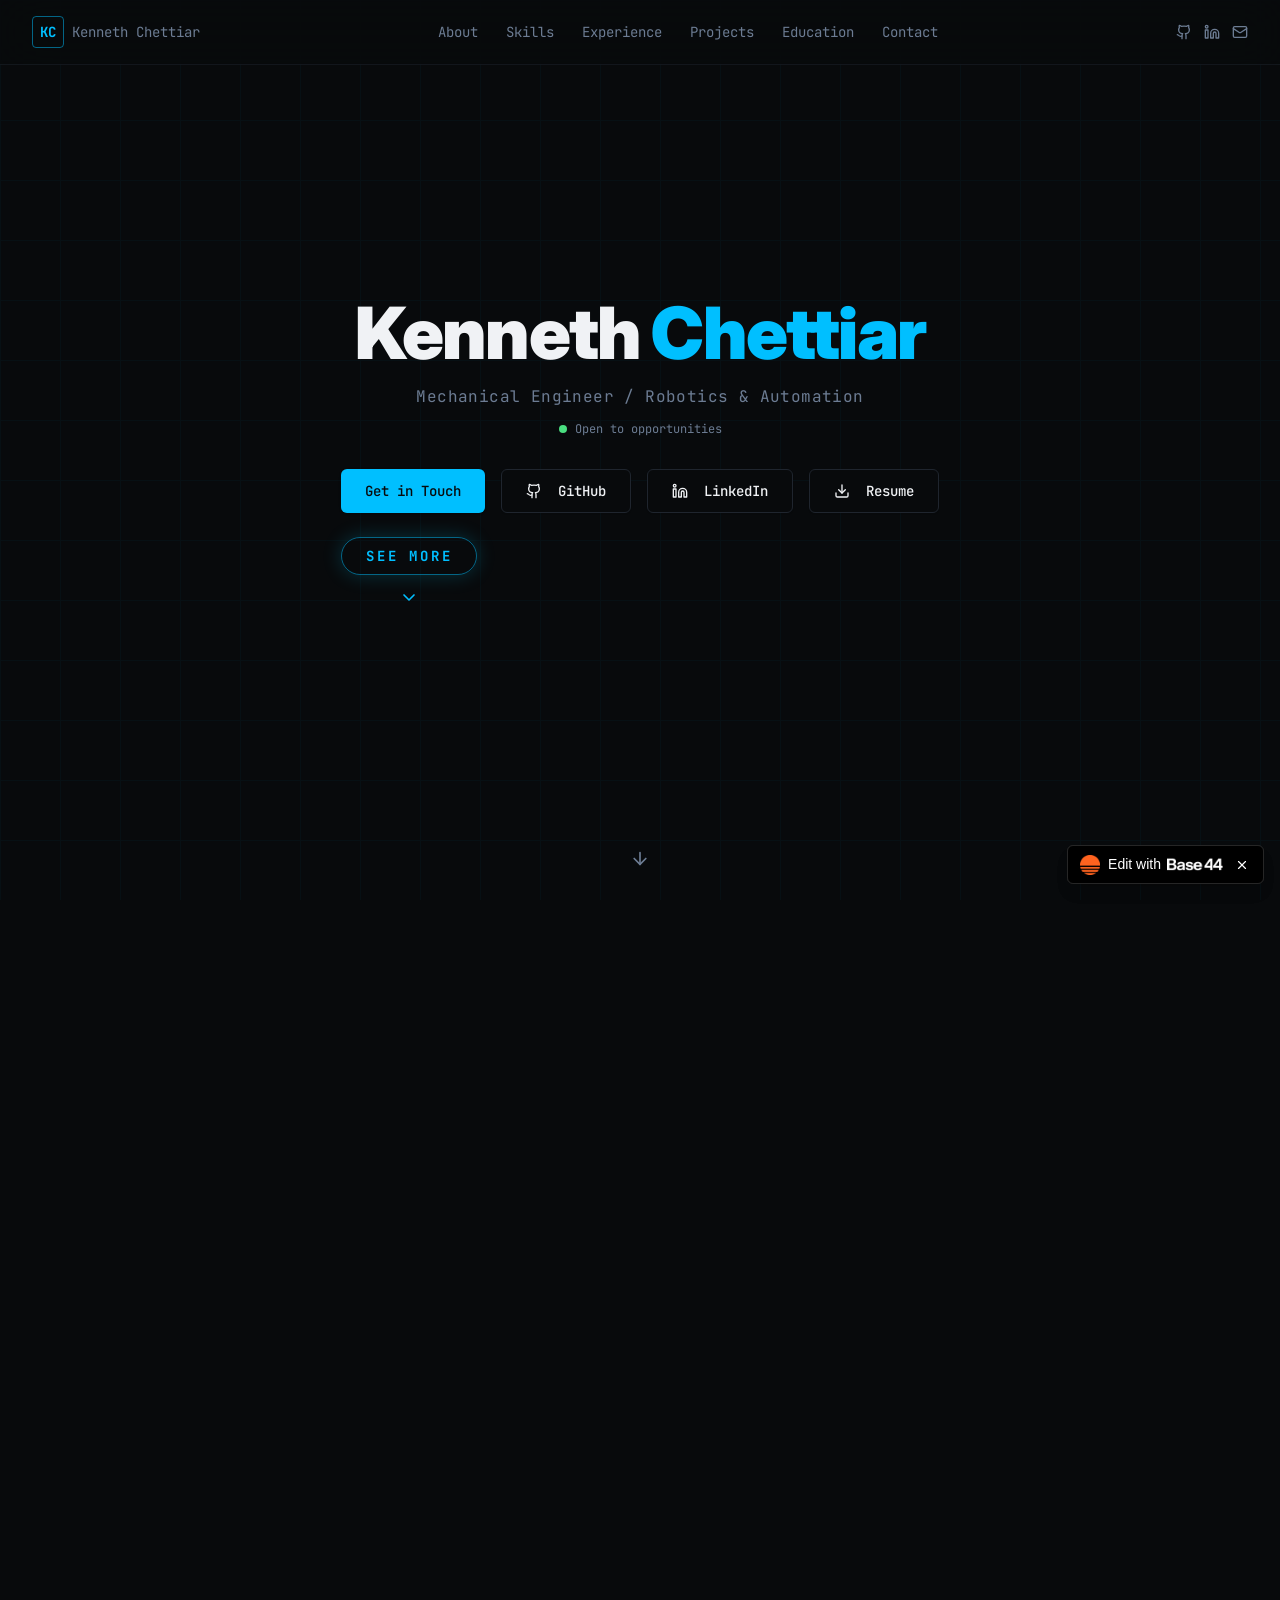
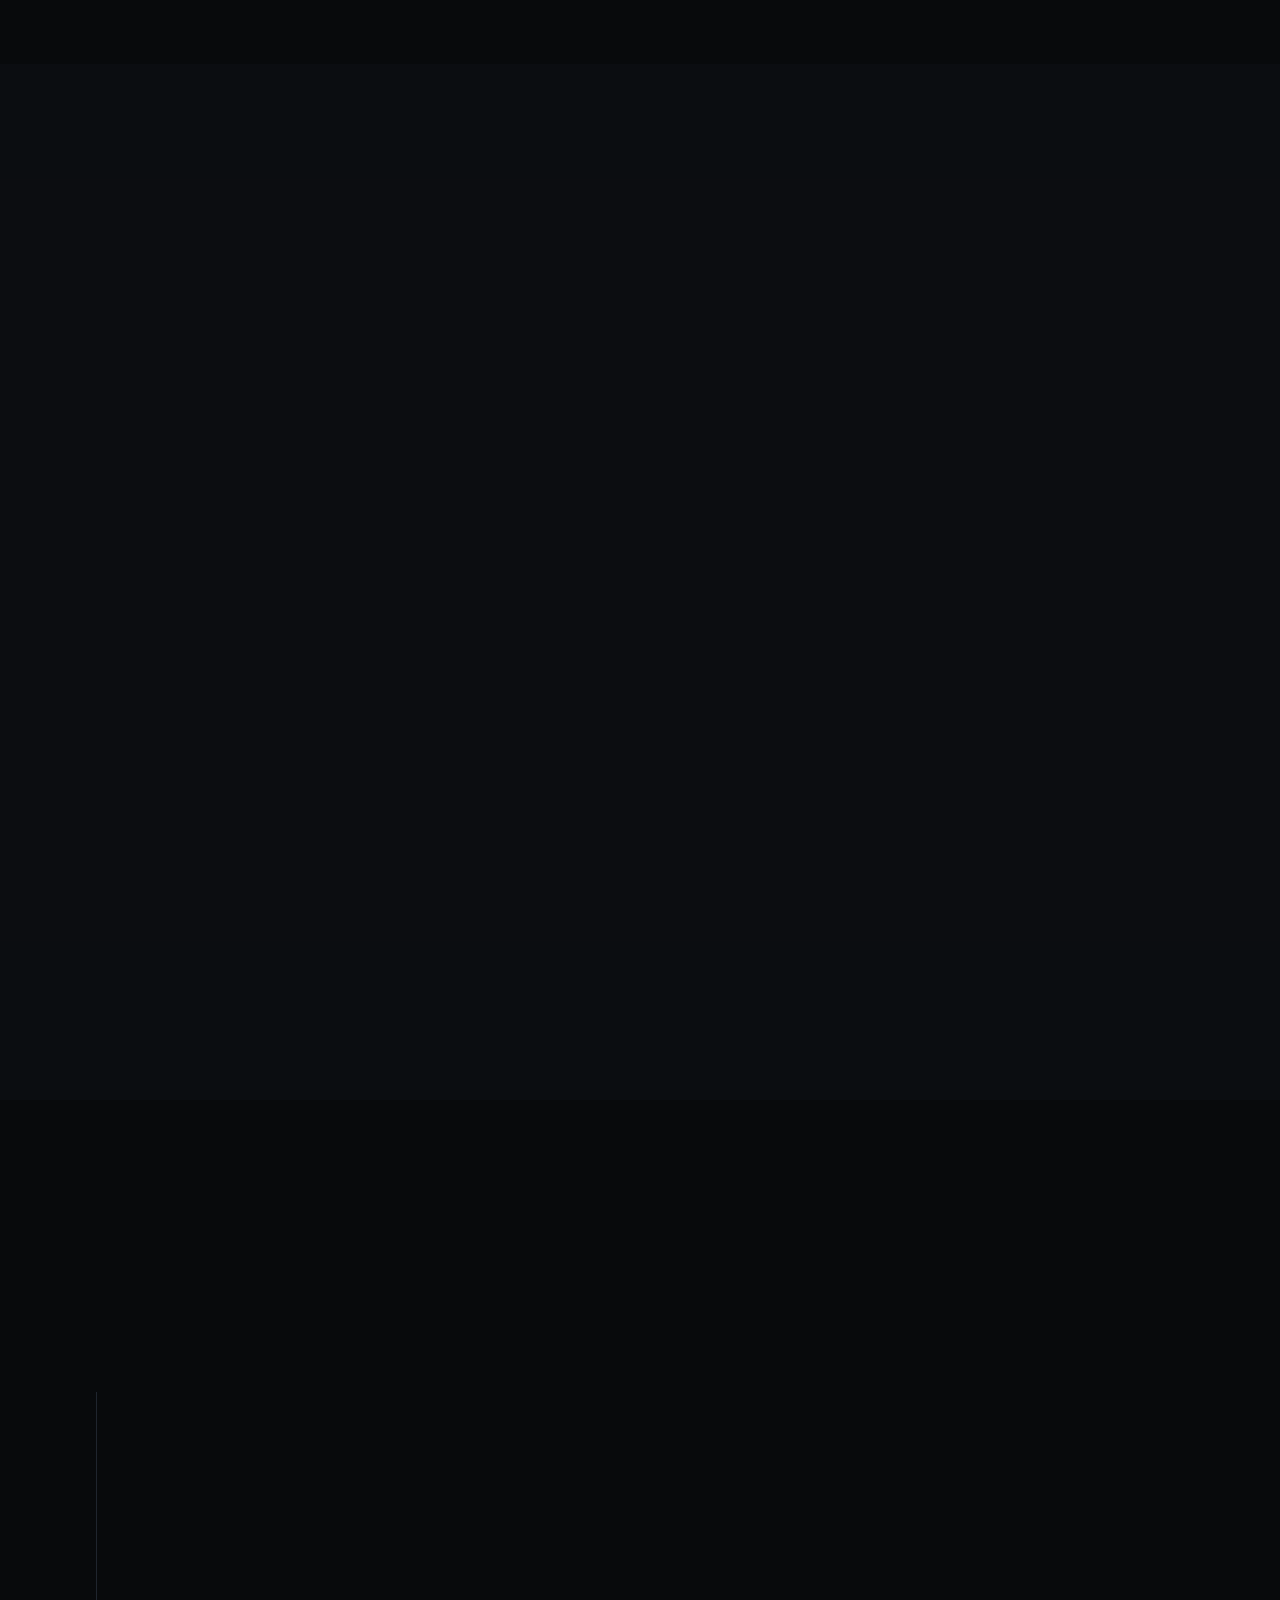
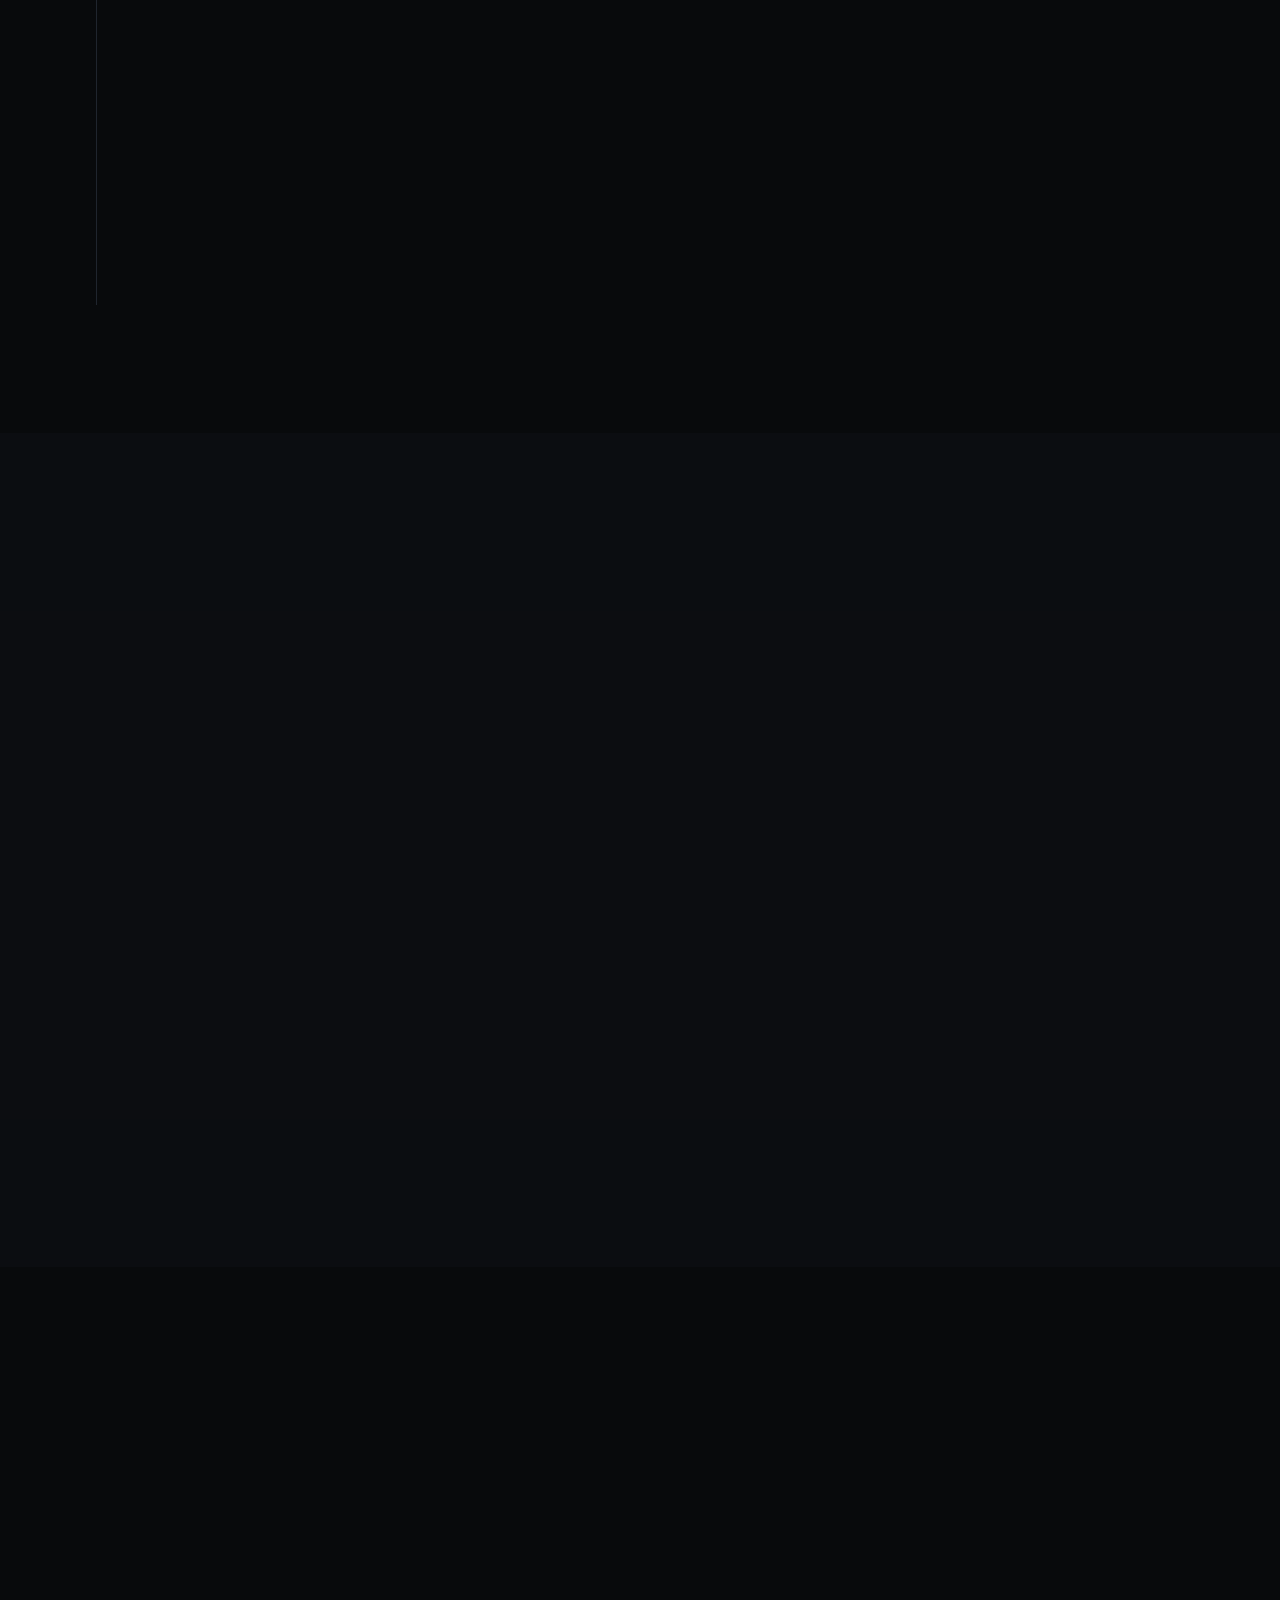
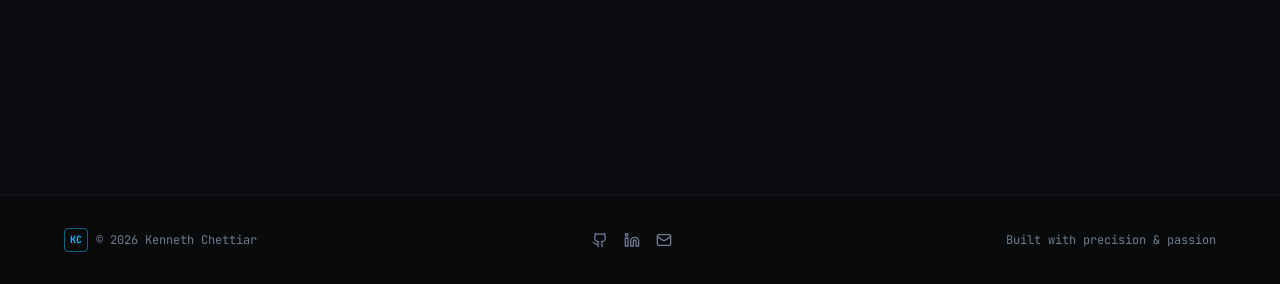
==== commit 74125233: "Add files via upload" ====
--- a/index.html
+++ b/index.html
@@ -1,176 +1,116 @@
 <!DOCTYPE html>
-<!-- saved from url=(0067)https://app.base44.com/apps/69c89c43938f9791863199f6/editor/preview -->
-<html lang="en"><head><meta http-equiv="Content-Type" content="text/html; charset=UTF-8"><script async="" src="./Kenneth Chettiar_Portfolio_files/clarity.js.download"></script><script async="" src="./Kenneth Chettiar_Portfolio_files/331006753"></script><script src="./Kenneth Chettiar_Portfolio_files/2102574843552117" async=""></script><script async="" src="./Kenneth Chettiar_Portfolio_files/fbevents.js.download"></script><script type="text/javascript" async="" src="./Kenneth Chettiar_Portfolio_files/pixel.js.download"></script><script type="text/javascript" async="" src="./Kenneth Chettiar_Portfolio_files/insight.min.js.download"></script><script type="text/javascript" async="" src="./Kenneth Chettiar_Portfolio_files/uwt.js.download"></script><script type="text/javascript" async="" src="./Kenneth Chettiar_Portfolio_files/bat.js.download"></script><script type="text/javascript" async="" src="./Kenneth Chettiar_Portfolio_files/js"></script><script type="text/javascript" async="" src="./Kenneth Chettiar_Portfolio_files/js(1)"></script><script async="" src="./Kenneth Chettiar_Portfolio_files/gtm.js.download"></script><script id="gtm-script">
-    (function(w,d,s,l,i){w[l]=w[l]||[];w[l].push({'gtm.start':
-    new Date().getTime(),event:'gtm.js'});var f=d.getElementsByTagName(s)[0],
-    j=d.createElement(s),dl=l!='dataLayer'?'&l='+l:'';j.async=true;j.src=
-    'https://www.googletagmanager.com/gtm.js?id='+i+dl;f.parentNode.insertBefore(j,f);
-    })(window,document,'script','dataLayer','GTM-5WLCSX6J');
+<!-- saved from url=(0035)https://kennethchettiar.base44.app/ -->
+<html lang="en"><head><meta http-equiv="Content-Type" content="text/html; charset=UTF-8">
+  
+  <link href="https://media.base44.com/images/public/69c89c43938f9791863199f6/f6cc8d8ef_logo.png" rel="icon" type="image/svg+xml">
+  <meta content="width=device-width, initial-scale=1.0" name="viewport">
+  <link href="https://kennethchettiar.base44.app/manifest.json" rel="manifest">
+  <title>
+   KineticMech Portfolio
+  </title>
+  <script crossorigin="" src="./Kenneth_Chettiar_Portfolio_files/index-CekeIBil.js.download" type="module">
   </script>
-    <script>self["MonacoEnvironment"] = (function (paths) {
-          return {
-            globalAPI: false,
-            getWorkerUrl : function (moduleId, label) {
-              var result =  paths[label];
-              if (/^((http:)|(https:)|(file:)|(\/\/))/.test(result)) {
-                var currentUrl = String(window.location);
-                var currentOrigin = currentUrl.substr(0, currentUrl.length - window.location.hash.length - window.location.search.length - window.location.pathname.length);
-                if (result.substring(0, currentOrigin.length) !== currentOrigin) {
-                  var js = '/*' + label + '*/importScripts("' + result + '");';
-                  var blob = new Blob([js], { type: 'application/javascript' });
-                  return URL.createObjectURL(blob);
-                }
-              }
-              return result;
-            }
-          };
-        })({
-  "editorWorkerService": "/monacoeditorwork/editor.worker.bundle.js",
-  "typescript": "/monacoeditorwork/ts.worker.bundle.js",
-  "json": "/monacoeditorwork/json.worker.bundle.js",
-  "css": "/monacoeditorwork/css.worker.bundle.js",
-  "html": "/monacoeditorwork/html.worker.bundle.js",
-  "javascript": "/monacoeditorwork/ts.worker.bundle.js",
-  "less": "/monacoeditorwork/css.worker.bundle.js",
-  "scss": "/monacoeditorwork/css.worker.bundle.js",
-  "handlebars": "/monacoeditorwork/html.worker.bundle.js",
-  "razor": "/monacoeditorwork/html.worker.bundle.js"
-});</script>
+  <link crossorigin="" href="./Kenneth_Chettiar_Portfolio_files/index-DHgaKEmQ.css" rel="stylesheet">
+  <script type="module">
+   if (window.self === window.top) {
+  let lastPath = "";
+  function getPageNameFromPath(path) {
+    const segments = path.split("/").filter(Boolean);
+    return segments[0] || null;
+  }
+  function trackPageView() {
+    const path = window.location.pathname;
+    if (path === lastPath) return;
+    lastPath = path;
+    const pageName = getPageNameFromPath(path) || "home";
+    const appId = "69c89c43938f9791863199f6";
+    if (!appId) return;
+    fetch(`/app-logs/${appId}/log-user-in-app/${pageName}`, {
+      method: "POST",
+    }).catch(() => {});
+  }
+  const originalPushState = history.pushState.bind(history);
+  history.pushState = function (...args) {
+    originalPushState(...args);
+    trackPageView();
+  };
+  const originalReplaceState = history.replaceState.bind(history);
+  history.replaceState = function (...args) {
+    originalReplaceState(...args);
+    trackPageView();
+  };
+  window.addEventListener("popstate", trackPageView);
+  trackPageView();
+}
+  </script>
+  <meta content="A high-fidelity 3D interactive portfolio for robotics and automation engineering, showcasing technical projects and professional achievements with an immersive industrial design." name="description">
+  <meta content="KineticMech Portfolio" property="og:title">
+  <meta content="A high-fidelity 3D interactive portfolio for robotics and automation engineering, showcasing technical projects and professional achievements with an immersive industrial design." property="og:description">
+  <meta content="https://media.base44.com/images/public/69c89c43938f9791863199f6/f6cc8d8ef_logo.png/v1/fill/w_1200,h_630/f6cc8d8ef_logo.png" property="og:image">
+  <meta content="https://kennethchettiar.base44.app" property="og:url">
+  <meta content="website" property="og:type">
+  <meta content="KineticMech Portfolio" property="og:site_name">
+  <meta content="KineticMech Portfolio" name="twitter:title">
+  <meta content="A high-fidelity 3D interactive portfolio for robotics and automation engineering, showcasing technical projects and professional achievements with an immersive industrial design." name="twitter:description">
+  <meta content="https://media.base44.com/images/public/69c89c43938f9791863199f6/f6cc8d8ef_logo.png/v1/fill/w_1200,h_630/f6cc8d8ef_logo.png" name="twitter:image">
+  <meta content="summary_large_image" name="twitter:card">
+  <meta content="https://kennethchettiar.base44.app" name="twitter:url">
+  <meta content="yes" name="mobile-web-app-capable">
+  <meta content="black" name="apple-mobile-web-app-status-bar-style">
+  <meta content="KineticMech Portfolio" name="apple-mobile-web-app-title">
+  <link href="https://kennethchettiar.base44.app/" rel="canonical">
+  <script async="true" data-app-id="69c89c43938f9791863199f6" data-platform-url="https://app.base44.com" src="./Kenneth_Chettiar_Portfolio_files/badge.js.download">
+  </script>
+ <style>
+      @keyframes badge-spin {
+        from { transform: rotate(0deg); }
+        to { transform: rotate(360deg); }
+      }
+      .badge-spinner {
+        animation: badge-spin 1s linear infinite;
+      }
+      @keyframes base44-fade-in {
+        from { opacity: 0; }
+        to { opacity: 1; }
+      }
+      @keyframes base44-scale-in {
+        from {
+          opacity: 0;
+          transform: scale(0.95);
+        }
+        to {
+          opacity: 1;
+          transform: scale(1);
+        }
+      }
+    </style></head>
+ <body>
+  <div id="root"><div class="min-h-screen bg-background text-foreground font-sans"><nav class="fixed top-0 left-0 right-0 z-50 bg-background/80 backdrop-blur-xl border-b border-border/50"><div class="max-w-7xl mx-auto px-4 sm:px-6 lg:px-8"><div class="flex items-center justify-between h-16"><a href="https://kennethchettiar.base44.app/#hero" class="flex items-center gap-2"><div class="w-8 h-8 rounded border border-primary/50 flex items-center justify-center"><span class="text-primary font-mono font-bold text-sm">KC</span></div><span class="font-mono text-sm text-muted-foreground hidden sm:block">Kenneth Chettiar</span></a><div class="hidden md:flex items-center gap-1"><a href="https://kennethchettiar.base44.app/#about" class="px-3 py-2 text-sm font-mono text-muted-foreground hover:text-primary transition-colors">About</a><a href="https://kennethchettiar.base44.app/#skills" class="px-3 py-2 text-sm font-mono text-muted-foreground hover:text-primary transition-colors">Skills</a><a href="https://kennethchettiar.base44.app/#experience" class="px-3 py-2 text-sm font-mono text-muted-foreground hover:text-primary transition-colors">Experience</a><a href="https://kennethchettiar.base44.app/#projects" class="px-3 py-2 text-sm font-mono text-muted-foreground hover:text-primary transition-colors">Projects</a><a href="https://kennethchettiar.base44.app/#education" class="px-3 py-2 text-sm font-mono text-muted-foreground hover:text-primary transition-colors">Education</a><a href="https://kennethchettiar.base44.app/#contact" class="px-3 py-2 text-sm font-mono text-muted-foreground hover:text-primary transition-colors">Contact</a></div><div class="hidden md:flex items-center gap-3"><a href="https://github.com/chettiarkenneth-hub" target="_blank" rel="noopener noreferrer" class="text-muted-foreground hover:text-primary transition-colors"><svg xmlns="http://www.w3.org/2000/svg" width="24" height="24" viewBox="0 0 24 24" fill="none" stroke="currentColor" stroke-width="2" stroke-linecap="round" stroke-linejoin="round" class="lucide lucide-github w-4 h-4"><path d="M15 22v-4a4.8 4.8 0 0 0-1-3.5c3 0 6-2 6-5.5.08-1.25-.27-2.48-1-3.5.28-1.15.28-2.35 0-3.5 0 0-1 0-3 1.5-2.64-.5-5.36-.5-8 0C6 2 5 2 5 2c-.3 1.15-.3 2.35 0 3.5A5.403 5.403 0 0 0 4 9c0 3.5 3 5.5 6 5.5-.39.49-.68 1.05-.85 1.65-.17.6-.22 1.23-.15 1.85v4"></path><path d="M9 18c-4.51 2-5-2-7-2"></path></svg></a><a href="https://www.linkedin.com/in/kenneth-chettiar-1a4b54193" target="_blank" rel="noopener noreferrer" class="text-muted-foreground hover:text-primary transition-colors"><svg xmlns="http://www.w3.org/2000/svg" width="24" height="24" viewBox="0 0 24 24" fill="none" stroke="currentColor" stroke-width="2" stroke-linecap="round" stroke-linejoin="round" class="lucide lucide-linkedin w-4 h-4"><path d="M16 8a6 6 0 0 1 6 6v7h-4v-7a2 2 0 0 0-2-2 2 2 0 0 0-2 2v7h-4v-7a6 6 0 0 1 6-6z"></path><rect width="4" height="12" x="2" y="9"></rect><circle cx="4" cy="4" r="2"></circle></svg></a><a href="mailto:chettiarkenneth@gmail.com" class="text-muted-foreground hover:text-primary transition-colors"><svg xmlns="http://www.w3.org/2000/svg" width="24" height="24" viewBox="0 0 24 24" fill="none" stroke="currentColor" stroke-width="2" stroke-linecap="round" stroke-linejoin="round" class="lucide lucide-mail w-4 h-4"><rect width="20" height="16" x="2" y="4" rx="2"></rect><path d="m22 7-8.97 5.7a1.94 1.94 0 0 1-2.06 0L2 7"></path></svg></a></div><button class="md:hidden text-foreground"><svg xmlns="http://www.w3.org/2000/svg" width="24" height="24" viewBox="0 0 24 24" fill="none" stroke="currentColor" stroke-width="2" stroke-linecap="round" stroke-linejoin="round" class="lucide lucide-menu w-5 h-5"><line x1="4" x2="20" y1="12" y2="12"></line><line x1="4" x2="20" y1="6" y2="6"></line><line x1="4" x2="20" y1="18" y2="18"></line></svg></button></div></div></nav><section id="hero" class="relative min-h-screen flex items-center justify-center overflow-hidden"><div class="absolute inset-0"><canvas data-engine="three.js r171" width="1902" height="872" style="display: block; width: 1522px; height: 698px;"></canvas></div><div class="absolute inset-0 opacity-[0.03]" style="background-image: linear-gradient(rgb(0, 191, 255) 1px, transparent 1px), linear-gradient(90deg, rgb(0, 191, 255) 1px, transparent 1px); background-size: 60px 60px;"></div><div class="relative z-10 text-center px-4 max-w-4xl"><h1 class="text-4xl sm:text-6xl lg:text-7xl font-sans font-black tracking-tight mb-4" style="opacity: 1; transform: none;">Kenneth<span class="text-primary"> Chettiar</span></h1><div class="mb-8" style="opacity: 1; transform: none;"><p class="font-mono text-muted-foreground text-sm sm:text-base tracking-wide">Mechanical Engineer / Robotics &amp; Automation</p><div class="flex items-center justify-center gap-2 mt-3"><div class="w-2 h-2 rounded-full bg-green-400 animate-pulse"></div><span class="font-mono text-xs text-muted-foreground">Open to opportunities</span></div></div><div class="flex flex-wrap items-center justify-center gap-4" style="opacity: 1; transform: none;"><a href="https://kennethchettiar.base44.app/#contact"><button class="inline-flex items-center justify-center gap-2 whitespace-nowrap rounded-md font-medium transition-colors focus-visible:outline-none focus-visible:ring-1 focus-visible:ring-ring disabled:pointer-events-none disabled:opacity-50 [&amp;_svg]:pointer-events-none [&amp;_svg]:size-4 [&amp;_svg]:shrink-0 shadow py-2 bg-primary text-primary-foreground hover:bg-primary/90 font-mono text-sm px-6 h-11">Get in Touch</button></a><a href="https://github.com/chettiarkenneth-hub" target="_blank" rel="noopener noreferrer"><button class="inline-flex items-center justify-center gap-2 whitespace-nowrap rounded-md font-medium transition-colors focus-visible:outline-none focus-visible:ring-1 focus-visible:ring-ring disabled:pointer-events-none disabled:opacity-50 [&amp;_svg]:pointer-events-none [&amp;_svg]:size-4 [&amp;_svg]:shrink-0 border bg-background shadow-sm hover:bg-accent py-2 font-mono text-sm px-6 h-11 border-border hover:border-primary hover:text-primary"><svg xmlns="http://www.w3.org/2000/svg" width="24" height="24" viewBox="0 0 24 24" fill="none" stroke="currentColor" stroke-width="2" stroke-linecap="round" stroke-linejoin="round" class="lucide lucide-github w-4 h-4 mr-2"><path d="M15 22v-4a4.8 4.8 0 0 0-1-3.5c3 0 6-2 6-5.5.08-1.25-.27-2.48-1-3.5.28-1.15.28-2.35 0-3.5 0 0-1 0-3 1.5-2.64-.5-5.36-.5-8 0C6 2 5 2 5 2c-.3 1.15-.3 2.35 0 3.5A5.403 5.403 0 0 0 4 9c0 3.5 3 5.5 6 5.5-.39.49-.68 1.05-.85 1.65-.17.6-.22 1.23-.15 1.85v4"></path><path d="M9 18c-4.51 2-5-2-7-2"></path></svg>GitHub</button></a><a href="https://www.linkedin.com/in/kenneth-chettiar-1a4b54193" target="_blank" rel="noopener noreferrer"><button class="inline-flex items-center justify-center gap-2 whitespace-nowrap rounded-md font-medium transition-colors focus-visible:outline-none focus-visible:ring-1 focus-visible:ring-ring disabled:pointer-events-none disabled:opacity-50 [&amp;_svg]:pointer-events-none [&amp;_svg]:size-4 [&amp;_svg]:shrink-0 border bg-background shadow-sm hover:bg-accent py-2 font-mono text-sm px-6 h-11 border-border hover:border-primary hover:text-primary"><svg xmlns="http://www.w3.org/2000/svg" width="24" height="24" viewBox="0 0 24 24" fill="none" stroke="currentColor" stroke-width="2" stroke-linecap="round" stroke-linejoin="round" class="lucide lucide-linkedin w-4 h-4 mr-2"><path d="M16 8a6 6 0 0 1 6 6v7h-4v-7a2 2 0 0 0-2-2 2 2 0 0 0-2 2v7h-4v-7a6 6 0 0 1 6-6z"></path><rect width="4" height="12" x="2" y="9"></rect><circle cx="4" cy="4" r="2"></circle></svg>LinkedIn</button></a><a href="https://media.base44.com/files/public/user_69c89b795eba21c29117a577/822816e6a_Kenneth_Chettiar_Resume.pdf" target="_blank" rel="noopener noreferrer"><button class="inline-flex items-center justify-center gap-2 whitespace-nowrap rounded-md font-medium transition-colors focus-visible:outline-none focus-visible:ring-1 focus-visible:ring-ring disabled:pointer-events-none disabled:opacity-50 [&amp;_svg]:pointer-events-none [&amp;_svg]:size-4 [&amp;_svg]:shrink-0 border bg-background shadow-sm hover:bg-accent py-2 font-mono text-sm px-6 h-11 border-border hover:border-primary hover:text-primary"><svg xmlns="http://www.w3.org/2000/svg" width="24" height="24" viewBox="0 0 24 24" fill="none" stroke="currentColor" stroke-width="2" stroke-linecap="round" stroke-linejoin="round" class="lucide lucide-download w-4 h-4 mr-2"><path d="M21 15v4a2 2 0 0 1-2 2H5a2 2 0 0 1-2-2v-4"></path><polyline points="7 10 12 15 17 10"></polyline><line x1="12" x2="12" y1="15" y2="3"></line></svg>Resume</button></a></div><div class="mt-6" style="opacity: 1; transform: none;"><button class="flex flex-col items-center gap-2 group"><span class="font-mono text-sm font-bold tracking-[0.2em] uppercase text-primary border border-primary/50 px-6 py-2 rounded-full hover:bg-primary hover:text-primary-foreground transition-all duration-300 shadow-[0_0_20px_rgba(0,212,255,0.2)] hover:shadow-[0_0_30px_rgba(0,212,255,0.5)]">See More</span><div class="text-primary" style="transform: translateY(4.4661px);"><svg xmlns="http://www.w3.org/2000/svg" width="24" height="24" viewBox="0 0 24 24" fill="none" stroke="currentColor" stroke-width="2" stroke-linecap="round" stroke-linejoin="round" class="lucide lucide-chevron-down w-5 h-5"><path d="m6 9 6 6 6-6"></path></svg></div></button></div></div><a href="https://kennethchettiar.base44.app/#about" class="absolute bottom-8 left-1/2 -translate-x-1/2 text-muted-foreground hover:text-primary transition-colors" style="opacity: 1;"><div style="transform: translateY(0.50195px);"><svg xmlns="http://www.w3.org/2000/svg" width="24" height="24" viewBox="0 0 24 24" fill="none" stroke="currentColor" stroke-width="2" stroke-linecap="round" stroke-linejoin="round" class="lucide lucide-arrow-down w-5 h-5"><path d="M12 5v14"></path><path d="m19 12-7 7-7-7"></path></svg></div></a></section><section id="about" class="py-24 lg:py-32 px-4"><div class="max-w-6xl mx-auto"><div class="mb-12 lg:mb-16" style="opacity: 0; transform: translateY(20px);"><div class="flex items-center gap-3 mb-3"><span class="font-mono text-primary text-sm">01</span><div class="h-px w-12 bg-primary/30"></div></div><h2 class="text-3xl sm:text-4xl font-sans font-bold tracking-tight">About Me</h2><p class="text-muted-foreground font-mono text-sm mt-2">// professional_summary</p></div><div class="grid lg:grid-cols-5 gap-12 items-start"><div class="lg:col-span-3" style="opacity: 0; transform: translateX(-20px);"><p class="text-foreground/80 text-base sm:text-lg leading-relaxed mb-6">Motivated Mechanical and Robotics &amp; Automation Engineer with postgraduate specialization in Mechatronics and hands-on training in PLC programming, industrial robot programming, and CAD design.</p><p class="text-foreground/80 text-base sm:text-lg leading-relaxed mb-6">Adept at applying automation principles to real-world systems using Allen Bradley PLCs, RobotStudio, and SolidWorks. Combines a strong mechanical engineering foundation with analytical problem-solving skills to contribute effectively to automation, manufacturing, and robotics engineering teams.</p><div class="flex flex-wrap gap-2 mt-8"><span class="px-3 py-1 rounded-full border border-border text-xs font-mono text-muted-foreground hover:border-primary hover:text-primary transition-colors">Mechatronics</span><span class="px-3 py-1 rounded-full border border-border text-xs font-mono text-muted-foreground hover:border-primary hover:text-primary transition-colors">Industrial Automation</span><span class="px-3 py-1 rounded-full border border-border text-xs font-mono text-muted-foreground hover:border-primary hover:text-primary transition-colors">Machine Design</span><span class="px-3 py-1 rounded-full border border-border text-xs font-mono text-muted-foreground hover:border-primary hover:text-primary transition-colors">MATLAB</span><span class="px-3 py-1 rounded-full border border-border text-xs font-mono text-muted-foreground hover:border-primary hover:text-primary transition-colors">Python</span><span class="px-3 py-1 rounded-full border border-border text-xs font-mono text-muted-foreground hover:border-primary hover:text-primary transition-colors">G-code</span></div></div><div class="lg:col-span-2 space-y-4" style="opacity: 0; transform: translateX(20px);"><div class="flex items-start gap-4 p-4 rounded-lg bg-secondary/50 border border-border/50 hover:border-primary/30 transition-colors group" style="opacity: 0; transform: translateY(10px);"><div class="w-10 h-10 rounded-lg bg-primary/10 flex items-center justify-center flex-shrink-0 group-hover:bg-primary/20 transition-colors"><svg xmlns="http://www.w3.org/2000/svg" width="24" height="24" viewBox="0 0 24 24" fill="none" stroke="currentColor" stroke-width="2" stroke-linecap="round" stroke-linejoin="round" class="lucide lucide-cpu w-5 h-5 text-primary"><rect width="16" height="16" x="4" y="4" rx="2"></rect><rect width="6" height="6" x="9" y="9" rx="1"></rect><path d="M15 2v2"></path><path d="M15 20v2"></path><path d="M2 15h2"></path><path d="M2 9h2"></path><path d="M20 15h2"></path><path d="M20 9h2"></path><path d="M9 2v2"></path><path d="M9 20v2"></path></svg></div><div><p class="font-sans font-semibold text-sm">PLC Programming</p><p class="font-mono text-xs text-muted-foreground mt-0.5">Allen Bradley / Studio 5000</p></div></div><div class="flex items-start gap-4 p-4 rounded-lg bg-secondary/50 border border-border/50 hover:border-primary/30 transition-colors group" style="opacity: 0; transform: translateY(10px);"><div class="w-10 h-10 rounded-lg bg-primary/10 flex items-center justify-center flex-shrink-0 group-hover:bg-primary/20 transition-colors"><svg xmlns="http://www.w3.org/2000/svg" width="24" height="24" viewBox="0 0 24 24" fill="none" stroke="currentColor" stroke-width="2" stroke-linecap="round" stroke-linejoin="round" class="lucide lucide-cog w-5 h-5 text-primary"><path d="M12 20a8 8 0 1 0 0-16 8 8 0 0 0 0 16Z"></path><path d="M12 14a2 2 0 1 0 0-4 2 2 0 0 0 0 4Z"></path><path d="M12 2v2"></path><path d="M12 22v-2"></path><path d="m17 20.66-1-1.73"></path><path d="M11 10.27 7 3.34"></path><path d="m20.66 17-1.73-1"></path><path d="m3.34 7 1.73 1"></path><path d="M14 12h8"></path><path d="M2 12h2"></path><path d="m20.66 7-1.73 1"></path><path d="m3.34 17 1.73-1"></path><path d="m17 3.34-1 1.73"></path><path d="m11 13.73-4 6.93"></path></svg></div><div><p class="font-sans font-semibold text-sm">Robot Programming</p><p class="font-mono text-xs text-muted-foreground mt-0.5">ABB RobotStudio / IRB 1200</p></div></div><div class="flex items-start gap-4 p-4 rounded-lg bg-secondary/50 border border-border/50 hover:border-primary/30 transition-colors group" style="opacity: 0; transform: translateY(10px);"><div class="w-10 h-10 rounded-lg bg-primary/10 flex items-center justify-center flex-shrink-0 group-hover:bg-primary/20 transition-colors"><svg xmlns="http://www.w3.org/2000/svg" width="24" height="24" viewBox="0 0 24 24" fill="none" stroke="currentColor" stroke-width="2" stroke-linecap="round" stroke-linejoin="round" class="lucide lucide-wrench w-5 h-5 text-primary"><path d="M14.7 6.3a1 1 0 0 0 0 1.4l1.6 1.6a1 1 0 0 0 1.4 0l3.77-3.77a6 6 0 0 1-7.94 7.94l-6.91 6.91a2.12 2.12 0 0 1-3-3l6.91-6.91a6 6 0 0 1 7.94-7.94l-3.76 3.76z"></path></svg></div><div><p class="font-sans font-semibold text-sm">CAD Design</p><p class="font-mono text-xs text-muted-foreground mt-0.5">SolidWorks / AutoCAD</p></div></div><div class="flex items-start gap-4 p-4 rounded-lg bg-secondary/50 border border-border/50 hover:border-primary/30 transition-colors group" style="opacity: 0; transform: translateY(10px);"><div class="w-10 h-10 rounded-lg bg-primary/10 flex items-center justify-center flex-shrink-0 group-hover:bg-primary/20 transition-colors"><svg xmlns="http://www.w3.org/2000/svg" width="24" height="24" viewBox="0 0 24 24" fill="none" stroke="currentColor" stroke-width="2" stroke-linecap="round" stroke-linejoin="round" class="lucide lucide-code w-5 h-5 text-primary"><polyline points="16 18 22 12 16 6"></polyline><polyline points="8 6 2 12 8 18"></polyline></svg></div><div><p class="font-sans font-semibold text-sm">Control Systems</p><p class="font-mono text-xs text-muted-foreground mt-0.5">Mechatronics / SCADA</p></div></div></div></div></div></section><section id="skills" class="py-24 lg:py-32 px-4 bg-secondary/20"><div class="max-w-6xl mx-auto"><div class="mb-12 lg:mb-16" style="opacity: 0; transform: translateY(20px);"><div class="flex items-center gap-3 mb-3"><span class="font-mono text-primary text-sm">02</span><div class="h-px w-12 bg-primary/30"></div></div><h2 class="text-3xl sm:text-4xl font-sans font-bold tracking-tight">Technical Skills</h2><p class="text-muted-foreground font-mono text-sm mt-2">// tools_and_technologies</p></div><div class="grid sm:grid-cols-2 gap-8 lg:gap-12"><div class="p-6 rounded-xl bg-card border border-border/50 hover:border-primary/20 transition-colors" style="opacity: 0; transform: translateY(20px);"><h3 class="font-sans font-semibold text-lg mb-6 flex items-center gap-2"><span class="w-1.5 h-1.5 rounded-full bg-primary"></span>Automation &amp; Control</h3><div class="space-y-4"><div class="group"><div class="flex justify-between items-center mb-1.5"><span class="font-mono text-xs text-foreground/80">PLC Programming (Allen Bradley)</span><span class="font-mono text-xs text-primary opacity-0 group-hover:opacity-100 transition-opacity">90%</span></div><div class="h-1.5 bg-secondary rounded-full overflow-hidden"><div class="h-full bg-gradient-to-r from-primary/60 to-primary rounded-full" style="width: 0px;"></div></div></div><div class="group"><div class="flex justify-between items-center mb-1.5"><span class="font-mono text-xs text-foreground/80">Studio 5000 / RSLogix</span><span class="font-mono text-xs text-primary opacity-0 group-hover:opacity-100 transition-opacity">85%</span></div><div class="h-1.5 bg-secondary rounded-full overflow-hidden"><div class="h-full bg-gradient-to-r from-primary/60 to-primary rounded-full" style="width: 0px;"></div></div></div><div class="group"><div class="flex justify-between items-center mb-1.5"><span class="font-mono text-xs text-foreground/80">Ladder Logic</span><span class="font-mono text-xs text-primary opacity-0 group-hover:opacity-100 transition-opacity">90%</span></div><div class="h-1.5 bg-secondary rounded-full overflow-hidden"><div class="h-full bg-gradient-to-r from-primary/60 to-primary rounded-full" style="width: 0px;"></div></div></div><div class="group"><div class="flex justify-between items-center mb-1.5"><span class="font-mono text-xs text-foreground/80">SCADA Systems</span><span class="font-mono text-xs text-primary opacity-0 group-hover:opacity-100 transition-opacity">75%</span></div><div class="h-1.5 bg-secondary rounded-full overflow-hidden"><div class="h-full bg-gradient-to-r from-primary/60 to-primary rounded-full" style="width: 0px;"></div></div></div><div class="group"><div class="flex justify-between items-center mb-1.5"><span class="font-mono text-xs text-foreground/80">G-code</span><span class="font-mono text-xs text-primary opacity-0 group-hover:opacity-100 transition-opacity">70%</span></div><div class="h-1.5 bg-secondary rounded-full overflow-hidden"><div class="h-full bg-gradient-to-r from-primary/60 to-primary rounded-full" style="width: 0px;"></div></div></div></div></div><div class="p-6 rounded-xl bg-card border border-border/50 hover:border-primary/20 transition-colors" style="opacity: 0; transform: translateY(20px);"><h3 class="font-sans font-semibold text-lg mb-6 flex items-center gap-2"><span class="w-1.5 h-1.5 rounded-full bg-primary"></span>Robot Programming</h3><div class="space-y-4"><div class="group"><div class="flex justify-between items-center mb-1.5"><span class="font-mono text-xs text-foreground/80">RobotStudio (ABB)</span><span class="font-mono text-xs text-primary opacity-0 group-hover:opacity-100 transition-opacity">90%</span></div><div class="h-1.5 bg-secondary rounded-full overflow-hidden"><div class="h-full bg-gradient-to-r from-primary/60 to-primary rounded-full" style="width: 0px;"></div></div></div><div class="group"><div class="flex justify-between items-center mb-1.5"><span class="font-mono text-xs text-foreground/80">Industrial Robot Programming</span><span class="font-mono text-xs text-primary opacity-0 group-hover:opacity-100 transition-opacity">85%</span></div><div class="h-1.5 bg-secondary rounded-full overflow-hidden"><div class="h-full bg-gradient-to-r from-primary/60 to-primary rounded-full" style="width: 0px;"></div></div></div><div class="group"><div class="flex justify-between items-center mb-1.5"><span class="font-mono text-xs text-foreground/80">End-Effector Integration</span><span class="font-mono text-xs text-primary opacity-0 group-hover:opacity-100 transition-opacity">80%</span></div><div class="h-1.5 bg-secondary rounded-full overflow-hidden"><div class="h-full bg-gradient-to-r from-primary/60 to-primary rounded-full" style="width: 0px;"></div></div></div></div></div><div class="p-6 rounded-xl bg-card border border-border/50 hover:border-primary/20 transition-colors" style="opacity: 0; transform: translateY(20px);"><h3 class="font-sans font-semibold text-lg mb-6 flex items-center gap-2"><span class="w-1.5 h-1.5 rounded-full bg-primary"></span>CAD &amp; Design</h3><div class="space-y-4"><div class="group"><div class="flex justify-between items-center mb-1.5"><span class="font-mono text-xs text-foreground/80">SolidWorks</span><span class="font-mono text-xs text-primary opacity-0 group-hover:opacity-100 transition-opacity">90%</span></div><div class="h-1.5 bg-secondary rounded-full overflow-hidden"><div class="h-full bg-gradient-to-r from-primary/60 to-primary rounded-full" style="width: 0px;"></div></div></div><div class="group"><div class="flex justify-between items-center mb-1.5"><span class="font-mono text-xs text-foreground/80">AutoCAD</span><span class="font-mono text-xs text-primary opacity-0 group-hover:opacity-100 transition-opacity">85%</span></div><div class="h-1.5 bg-secondary rounded-full overflow-hidden"><div class="h-full bg-gradient-to-r from-primary/60 to-primary rounded-full" style="width: 0px;"></div></div></div><div class="group"><div class="flex justify-between items-center mb-1.5"><span class="font-mono text-xs text-foreground/80">Engineering Drawing</span><span class="font-mono text-xs text-primary opacity-0 group-hover:opacity-100 transition-opacity">90%</span></div><div class="h-1.5 bg-secondary rounded-full overflow-hidden"><div class="h-full bg-gradient-to-r from-primary/60 to-primary rounded-full" style="width: 0px;"></div></div></div><div class="group"><div class="flex justify-between items-center mb-1.5"><span class="font-mono text-xs text-foreground/80">GD&amp;T</span><span class="font-mono text-xs text-primary opacity-0 group-hover:opacity-100 transition-opacity">80%</span></div><div class="h-1.5 bg-secondary rounded-full overflow-hidden"><div class="h-full bg-gradient-to-r from-primary/60 to-primary rounded-full" style="width: 0px;"></div></div></div></div></div><div class="p-6 rounded-xl bg-card border border-border/50 hover:border-primary/20 transition-colors" style="opacity: 0; transform: translateY(20px);"><h3 class="font-sans font-semibold text-lg mb-6 flex items-center gap-2"><span class="w-1.5 h-1.5 rounded-full bg-primary"></span>Programming</h3><div class="space-y-4"><div class="group"><div class="flex justify-between items-center mb-1.5"><span class="font-mono text-xs text-foreground/80">Python</span><span class="font-mono text-xs text-primary opacity-0 group-hover:opacity-100 transition-opacity">70%</span></div><div class="h-1.5 bg-secondary rounded-full overflow-hidden"><div class="h-full bg-gradient-to-r from-primary/60 to-primary rounded-full" style="width: 0px;"></div></div></div><div class="group"><div class="flex justify-between items-center mb-1.5"><span class="font-mono text-xs text-foreground/80">C (basic)</span><span class="font-mono text-xs text-primary opacity-0 group-hover:opacity-100 transition-opacity">50%</span></div><div class="h-1.5 bg-secondary rounded-full overflow-hidden"><div class="h-full bg-gradient-to-r from-primary/60 to-primary rounded-full" style="width: 0px;"></div></div></div><div class="group"><div class="flex justify-between items-center mb-1.5"><span class="font-mono text-xs text-foreground/80">MATLAB</span><span class="font-mono text-xs text-primary opacity-0 group-hover:opacity-100 transition-opacity">75%</span></div><div class="h-1.5 bg-secondary rounded-full overflow-hidden"><div class="h-full bg-gradient-to-r from-primary/60 to-primary rounded-full" style="width: 0px;"></div></div></div></div></div></div></div></section><section id="experience" class="py-24 lg:py-32 px-4"><div class="max-w-6xl mx-auto"><div class="mb-12 lg:mb-16" style="opacity: 0; transform: translateY(20px);"><div class="flex items-center gap-3 mb-3"><span class="font-mono text-primary text-sm">03</span><div class="h-px w-12 bg-primary/30"></div></div><h2 class="text-3xl sm:text-4xl font-sans font-bold tracking-tight">Work Experience</h2><p class="text-muted-foreground font-mono text-sm mt-2">// career_timeline</p></div><div class="relative"><div class="absolute left-4 md:left-8 top-0 bottom-0 w-px bg-border"></div><div class="space-y-12"><div class="relative pl-12 md:pl-20" style="opacity: 0; transform: translateX(-20px);"><div class="absolute left-2.5 md:left-6.5 top-1 w-3 h-3 rounded-full border-2 border-primary bg-background"></div><div class="p-6 rounded-xl bg-card border border-border/50 hover:border-primary/20 transition-all group"><div class="flex flex-wrap items-start justify-between gap-2 mb-4"><div><h3 class="font-sans font-bold text-lg group-hover:text-primary transition-colors">Senior Test Engineer</h3><div class="flex items-center gap-2 mt-1"><svg xmlns="http://www.w3.org/2000/svg" width="24" height="24" viewBox="0 0 24 24" fill="none" stroke="currentColor" stroke-width="2" stroke-linecap="round" stroke-linejoin="round" class="lucide lucide-briefcase w-3.5 h-3.5 text-primary"><path d="M16 20V4a2 2 0 0 0-2-2h-4a2 2 0 0 0-2 2v16"></path><rect width="20" height="14" x="2" y="6" rx="2"></rect></svg><span class="font-mono text-sm text-muted-foreground">GlobalStep</span><span class="text-border">|</span><span class="font-mono text-sm text-muted-foreground">Pune, Maharashtra, India</span></div></div><span class="font-mono text-xs text-primary bg-primary/10 px-3 py-1 rounded-full whitespace-nowrap">Apr 2022 – Sep 2023</span></div><ul class="space-y-3"><li class="flex gap-3 text-sm text-foreground/70 leading-relaxed"><span class="text-primary mt-1.5 flex-shrink-0">▹</span>Spearheaded QA validation cycles for 5+ software systems, applying structured root cause analysis to reduce post-release defects by 30%.</li><li class="flex gap-3 text-sm text-foreground/70 leading-relaxed"><span class="text-primary mt-1.5 flex-shrink-0">▹</span>Coordinated a team of 4 junior engineers, establishing standardized testing protocols that improved team output efficiency by 25%.</li><li class="flex gap-3 text-sm text-foreground/70 leading-relaxed"><span class="text-primary mt-1.5 flex-shrink-0">▹</span>Authored 200+ test cases and technical reports, ensuring 100% traceability of defects and accelerating mean-time-to-resolution by 15%.</li></ul></div></div><div class="relative pl-12 md:pl-20" style="opacity: 0; transform: translateX(-20px);"><div class="absolute left-2.5 md:left-6.5 top-1 w-3 h-3 rounded-full border-2 border-primary bg-background"></div><div class="p-6 rounded-xl bg-card border border-border/50 hover:border-primary/20 transition-all group"><div class="flex flex-wrap items-start justify-between gap-2 mb-4"><div><h3 class="font-sans font-bold text-lg group-hover:text-primary transition-colors">Test Engineer</h3><div class="flex items-center gap-2 mt-1"><svg xmlns="http://www.w3.org/2000/svg" width="24" height="24" viewBox="0 0 24 24" fill="none" stroke="currentColor" stroke-width="2" stroke-linecap="round" stroke-linejoin="round" class="lucide lucide-briefcase w-3.5 h-3.5 text-primary"><path d="M16 20V4a2 2 0 0 0-2-2h-4a2 2 0 0 0-2 2v16"></path><rect width="20" height="14" x="2" y="6" rx="2"></rect></svg><span class="font-mono text-sm text-muted-foreground">GlobalStep</span><span class="text-border">|</span><span class="font-mono text-sm text-muted-foreground">Pune, Maharashtra, India</span></div></div><span class="font-mono text-xs text-primary bg-primary/10 px-3 py-1 rounded-full whitespace-nowrap">Jul 2020 – Apr 2022</span></div><ul class="space-y-3"><li class="flex gap-3 text-sm text-foreground/70 leading-relaxed"><span class="text-primary mt-1.5 flex-shrink-0">▹</span>Executed 1,000+ functional and regression test cases across multiple product releases, maintaining a 95% on-time QA delivery rate.</li><li class="flex gap-3 text-sm text-foreground/70 leading-relaxed"><span class="text-primary mt-1.5 flex-shrink-0">▹</span>Identified and documented 150+ critical defects using structured analysis methodologies, reducing bug backlog by 40% within two release cycles.</li><li class="flex gap-3 text-sm text-foreground/70 leading-relaxed"><span class="text-primary mt-1.5 flex-shrink-0">▹</span>Collaborated cross-functionally with 3 engineering teams in Agile sprints to resolve high-priority issues, cutting average resolution time by 20%.</li></ul></div></div></div></div></div></section><section id="projects" class="py-24 lg:py-32 px-4 bg-secondary/20"><div class="max-w-6xl mx-auto"><div class="mb-12 lg:mb-16" style="opacity: 0; transform: translateY(20px);"><div class="flex items-center gap-3 mb-3"><span class="font-mono text-primary text-sm">04</span><div class="h-px w-12 bg-primary/30"></div></div><h2 class="text-3xl sm:text-4xl font-sans font-bold tracking-tight">Key Projects</h2><p class="text-muted-foreground font-mono text-sm mt-2">// featured_work</p></div><div class="grid md:grid-cols-2 gap-6 lg:gap-8"><div class="group relative" style="opacity: 0; transform: translateY(20px);"><div class="p-6 lg:p-8 rounded-xl bg-card border border-border/50 hover:border-primary/30 transition-all h-full flex flex-col"><div class="absolute inset-0 rounded-xl bg-primary/5 opacity-0 group-hover:opacity-100 transition-opacity"></div><div class="relative z-10 flex flex-col h-full"><div class="flex items-start justify-between mb-4"><div><p class="font-mono text-xs text-primary mb-2">Sault College Lab Project</p><h3 class="font-sans font-bold text-lg leading-tight">PLC-Controlled Conveyor Automation System</h3></div></div><p class="text-sm text-foreground/70 leading-relaxed mb-4 flex-grow">Designed and implemented a fully automated conveyor sorting system using Allen Bradley PLC and Ladder Logic, achieving 98% sorting accuracy in simulation.</p><div class="mb-4 px-4 py-3 rounded-lg bg-primary/5 border border-primary/10"><p class="font-mono text-xs text-muted-foreground">Key Result</p><p class="font-sans font-bold text-primary text-lg">98% sorting accuracy</p></div><div class="flex flex-wrap gap-2"><span class="px-2.5 py-1 rounded text-xs font-mono bg-secondary text-muted-foreground">Allen Bradley PLC</span><span class="px-2.5 py-1 rounded text-xs font-mono bg-secondary text-muted-foreground">Ladder Logic</span><span class="px-2.5 py-1 rounded text-xs font-mono bg-secondary text-muted-foreground">Studio 5000</span><span class="px-2.5 py-1 rounded text-xs font-mono bg-secondary text-muted-foreground">Automation</span></div></div></div></div><div class="group relative" style="opacity: 0; transform: translateY(20px);"><div class="p-6 lg:p-8 rounded-xl bg-card border border-border/50 hover:border-primary/30 transition-all h-full flex flex-col"><div class="absolute inset-0 rounded-xl bg-primary/5 opacity-0 group-hover:opacity-100 transition-opacity"></div><div class="relative z-10 flex flex-col h-full"><div class="flex items-start justify-between mb-4"><div><p class="font-mono text-xs text-primary mb-2">RobotStudio, ABB IRB 1200</p><h3 class="font-sans font-bold text-lg leading-tight">Industrial Robot Pick-and-Place Simulation</h3></div></div><p class="text-sm text-foreground/70 leading-relaxed mb-4 flex-grow">Programmed and simulated a 6-DOF robot arm for precision pick-and-place operations, reducing simulated cycle time by 18% through optimized path planning.</p><div class="mb-4 px-4 py-3 rounded-lg bg-primary/5 border border-primary/10"><p class="font-mono text-xs text-muted-foreground">Key Result</p><p class="font-sans font-bold text-primary text-lg">18% cycle time reduction</p></div><div class="flex flex-wrap gap-2"><span class="px-2.5 py-1 rounded text-xs font-mono bg-secondary text-muted-foreground">RobotStudio</span><span class="px-2.5 py-1 rounded text-xs font-mono bg-secondary text-muted-foreground">ABB IRB 1200</span><span class="px-2.5 py-1 rounded text-xs font-mono bg-secondary text-muted-foreground">6-DOF</span><span class="px-2.5 py-1 rounded text-xs font-mono bg-secondary text-muted-foreground">Path Planning</span></div></div></div></div></div><div class="mt-12 text-center" style="opacity: 0; transform: translateY(20px);"><a href="https://github.com/chettiarkenneth-hub" target="_blank" rel="noopener noreferrer"><button class="inline-flex items-center justify-center gap-2 whitespace-nowrap rounded-md font-medium transition-colors focus-visible:outline-none focus-visible:ring-1 focus-visible:ring-ring disabled:pointer-events-none disabled:opacity-50 [&amp;_svg]:pointer-events-none [&amp;_svg]:size-4 [&amp;_svg]:shrink-0 border bg-background shadow-sm hover:bg-accent py-2 font-mono text-sm px-8 h-11 border-border hover:border-primary hover:text-primary"><svg xmlns="http://www.w3.org/2000/svg" width="24" height="24" viewBox="0 0 24 24" fill="none" stroke="currentColor" stroke-width="2" stroke-linecap="round" stroke-linejoin="round" class="lucide lucide-github w-4 h-4 mr-2"><path d="M15 22v-4a4.8 4.8 0 0 0-1-3.5c3 0 6-2 6-5.5.08-1.25-.27-2.48-1-3.5.28-1.15.28-2.35 0-3.5 0 0-1 0-3 1.5-2.64-.5-5.36-.5-8 0C6 2 5 2 5 2c-.3 1.15-.3 2.35 0 3.5A5.403 5.403 0 0 0 4 9c0 3.5 3 5.5 6 5.5-.39.49-.68 1.05-.85 1.65-.17.6-.22 1.23-.15 1.85v4"></path><path d="M9 18c-4.51 2-5-2-7-2"></path></svg>View More on GitHub</button></a></div></div></section><section id="education" class="py-24 lg:py-32 px-4"><div class="max-w-6xl mx-auto"><div class="mb-12 lg:mb-16" style="opacity: 0; transform: translateY(20px);"><div class="flex items-center gap-3 mb-3"><span class="font-mono text-primary text-sm">05</span><div class="h-px w-12 bg-primary/30"></div></div><h2 class="text-3xl sm:text-4xl font-sans font-bold tracking-tight">Education</h2><p class="text-muted-foreground font-mono text-sm mt-2">// academic_background</p></div><div class="space-y-6"><div class="p-6 rounded-xl bg-card border border-border/50 hover:border-primary/20 transition-all group" style="opacity: 0; transform: translateY(20px);"><div class="flex flex-wrap items-start justify-between gap-3 mb-3"><div><div class="flex items-center gap-2 mb-1"><svg xmlns="http://www.w3.org/2000/svg" width="24" height="24" viewBox="0 0 24 24" fill="none" stroke="currentColor" stroke-width="2" stroke-linecap="round" stroke-linejoin="round" class="lucide lucide-graduation-cap w-4 h-4 text-primary"><path d="M21.42 10.922a1 1 0 0 0-.019-1.838L12.83 5.18a2 2 0 0 0-1.66 0L2.6 9.08a1 1 0 0 0 0 1.832l8.57 3.908a2 2 0 0 0 1.66 0z"></path><path d="M22 10v6"></path><path d="M6 12.5V16a6 3 0 0 0 12 0v-3.5"></path></svg><h3 class="font-sans font-bold text-base group-hover:text-primary transition-colors">Southern Alberta Institute of Technology (SAIT)</h3></div><p class="text-sm text-foreground/70 italic ml-6">Postgraduate Diploma — Product Management</p></div><div class="flex flex-col items-end gap-1 flex-shrink-0"><span class="font-mono text-xs text-primary bg-primary/10 px-3 py-1 rounded-full flex items-center gap-1.5"><svg xmlns="http://www.w3.org/2000/svg" width="24" height="24" viewBox="0 0 24 24" fill="none" stroke="currentColor" stroke-width="2" stroke-linecap="round" stroke-linejoin="round" class="lucide lucide-calendar w-3 h-3"><path d="M8 2v4"></path><path d="M16 2v4"></path><rect width="18" height="18" x="3" y="4" rx="2"></rect><path d="M3 10h18"></path></svg>Sep 2024 – Apr 2025</span><span class="font-mono text-xs text-muted-foreground flex items-center gap-1"><svg xmlns="http://www.w3.org/2000/svg" width="24" height="24" viewBox="0 0 24 24" fill="none" stroke="currentColor" stroke-width="2" stroke-linecap="round" stroke-linejoin="round" class="lucide lucide-map-pin w-3 h-3"><path d="M20 10c0 4.993-5.539 10.193-7.399 11.799a1 1 0 0 1-1.202 0C9.539 20.193 4 14.993 4 10a8 8 0 0 1 16 0"></path><circle cx="12" cy="10" r="3"></circle></svg>Calgary, AB, Canada</span></div></div><ul class="ml-6 mt-4 space-y-2"><li class="flex gap-3 text-sm text-foreground/60 leading-relaxed"><span class="text-primary mt-1 flex-shrink-0">▹</span>Applied product lifecycle management (discovery → launch → iteration) using Agile frameworks.</li><li class="flex gap-3 text-sm text-foreground/60 leading-relaxed"><span class="text-primary mt-1 flex-shrink-0">▹</span>Conducted market research, user persona creation, and competitive analysis to drive product decisions.</li><li class="flex gap-3 text-sm text-foreground/60 leading-relaxed"><span class="text-primary mt-1 flex-shrink-0">▹</span>Defined product requirements (PRDs), roadmaps, and MVP strategies aligned with business goals.</li><li class="flex gap-3 text-sm text-foreground/60 leading-relaxed"><span class="text-primary mt-1 flex-shrink-0">▹</span>Collaborated cross-functionally with design, engineering, and stakeholders to deliver user-centric solutions.</li><li class="flex gap-3 text-sm text-foreground/60 leading-relaxed"><span class="text-primary mt-1 flex-shrink-0">▹</span>Utilized data-driven decision-making (KPIs, user feedback, analytics) to optimize product performance.</li></ul></div><div class="p-6 rounded-xl bg-card border border-border/50 hover:border-primary/20 transition-all group" style="opacity: 0; transform: translateY(20px);"><div class="flex flex-wrap items-start justify-between gap-3 mb-3"><div><div class="flex items-center gap-2 mb-1"><svg xmlns="http://www.w3.org/2000/svg" width="24" height="24" viewBox="0 0 24 24" fill="none" stroke="currentColor" stroke-width="2" stroke-linecap="round" stroke-linejoin="round" class="lucide lucide-graduation-cap w-4 h-4 text-primary"><path d="M21.42 10.922a1 1 0 0 0-.019-1.838L12.83 5.18a2 2 0 0 0-1.66 0L2.6 9.08a1 1 0 0 0 0 1.832l8.57 3.908a2 2 0 0 0 1.66 0z"></path><path d="M22 10v6"></path><path d="M6 12.5V16a6 3 0 0 0 12 0v-3.5"></path></svg><h3 class="font-sans font-bold text-base group-hover:text-primary transition-colors">Sault College of Applied Arts and Technology</h3></div><p class="text-sm text-foreground/70 italic ml-6">Postgraduate Diploma — Mechatronics, Robotics and Automation Engineering</p></div><div class="flex flex-col items-end gap-1 flex-shrink-0"><span class="font-mono text-xs text-primary bg-primary/10 px-3 py-1 rounded-full flex items-center gap-1.5"><svg xmlns="http://www.w3.org/2000/svg" width="24" height="24" viewBox="0 0 24 24" fill="none" stroke="currentColor" stroke-width="2" stroke-linecap="round" stroke-linejoin="round" class="lucide lucide-calendar w-3 h-3"><path d="M8 2v4"></path><path d="M16 2v4"></path><rect width="18" height="18" x="3" y="4" rx="2"></rect><path d="M3 10h18"></path></svg>Sep 2023 – Apr 2024</span><span class="font-mono text-xs text-muted-foreground flex items-center gap-1"><svg xmlns="http://www.w3.org/2000/svg" width="24" height="24" viewBox="0 0 24 24" fill="none" stroke="currentColor" stroke-width="2" stroke-linecap="round" stroke-linejoin="round" class="lucide lucide-map-pin w-3 h-3"><path d="M20 10c0 4.993-5.539 10.193-7.399 11.799a1 1 0 0 1-1.202 0C9.539 20.193 4 14.993 4 10a8 8 0 0 1 16 0"></path><circle cx="12" cy="10" r="3"></circle></svg>Sault Ste. Marie, ON, Canada</span></div></div><ul class="ml-6 mt-4 space-y-2"><li class="flex gap-3 text-sm text-foreground/60 leading-relaxed"><span class="text-primary mt-1 flex-shrink-0">▹</span>Programmed ABB industrial robots using RobotStudio, executing pick-and-place and path-planning tasks with sub-millimeter precision across 10+ lab simulations.</li><li class="flex gap-3 text-sm text-foreground/60 leading-relaxed"><span class="text-primary mt-1 flex-shrink-0">▹</span>Designed and commissioned PLC-controlled automation sequences using Allen Bradley Studio 5000, reducing simulated cycle time by 20% through optimized Ladder Logic.</li><li class="flex gap-3 text-sm text-foreground/60 leading-relaxed"><span class="text-primary mt-1 flex-shrink-0">▹</span>Integrated sensors, actuators, and HMI interfaces in 5+ mechatronics lab projects.</li></ul></div><div class="p-6 rounded-xl bg-card border border-border/50 hover:border-primary/20 transition-all group" style="opacity: 0; transform: translateY(20px);"><div class="flex flex-wrap items-start justify-between gap-3 mb-3"><div><div class="flex items-center gap-2 mb-1"><svg xmlns="http://www.w3.org/2000/svg" width="24" height="24" viewBox="0 0 24 24" fill="none" stroke="currentColor" stroke-width="2" stroke-linecap="round" stroke-linejoin="round" class="lucide lucide-graduation-cap w-4 h-4 text-primary"><path d="M21.42 10.922a1 1 0 0 0-.019-1.838L12.83 5.18a2 2 0 0 0-1.66 0L2.6 9.08a1 1 0 0 0 0 1.832l8.57 3.908a2 2 0 0 0 1.66 0z"></path><path d="M22 10v6"></path><path d="M6 12.5V16a6 3 0 0 0 12 0v-3.5"></path></svg><h3 class="font-sans font-bold text-base group-hover:text-primary transition-colors">Savitribai Phule Pune University</h3></div><p class="text-sm text-foreground/70 italic ml-6">Bachelor of Engineering — Mechanical Engineering</p></div><div class="flex flex-col items-end gap-1 flex-shrink-0"><span class="font-mono text-xs text-primary bg-primary/10 px-3 py-1 rounded-full flex items-center gap-1.5"><svg xmlns="http://www.w3.org/2000/svg" width="24" height="24" viewBox="0 0 24 24" fill="none" stroke="currentColor" stroke-width="2" stroke-linecap="round" stroke-linejoin="round" class="lucide lucide-calendar w-3 h-3"><path d="M8 2v4"></path><path d="M16 2v4"></path><rect width="18" height="18" x="3" y="4" rx="2"></rect><path d="M3 10h18"></path></svg>2017 – 2022</span><span class="font-mono text-xs text-muted-foreground flex items-center gap-1"><svg xmlns="http://www.w3.org/2000/svg" width="24" height="24" viewBox="0 0 24 24" fill="none" stroke="currentColor" stroke-width="2" stroke-linecap="round" stroke-linejoin="round" class="lucide lucide-map-pin w-3 h-3"><path d="M20 10c0 4.993-5.539 10.193-7.399 11.799a1 1 0 0 1-1.202 0C9.539 20.193 4 14.993 4 10a8 8 0 0 1 16 0"></path><circle cx="12" cy="10" r="3"></circle></svg>Pune, Maharashtra, India</span></div></div><ul class="ml-6 mt-4 space-y-2"><li class="flex gap-3 text-sm text-foreground/60 leading-relaxed"><span class="text-primary mt-1 flex-shrink-0">▹</span>Built strong foundation in thermodynamics, fluid mechanics, and machine design principles.</li><li class="flex gap-3 text-sm text-foreground/60 leading-relaxed"><span class="text-primary mt-1 flex-shrink-0">▹</span>Applied CAD tools (SolidWorks/AutoCAD) for engineering design and technical drawings.</li><li class="flex gap-3 text-sm text-foreground/60 leading-relaxed"><span class="text-primary mt-1 flex-shrink-0">▹</span>Analyzed manufacturing processes and materials for efficient production and quality control.</li><li class="flex gap-3 text-sm text-foreground/60 leading-relaxed"><span class="text-primary mt-1 flex-shrink-0">▹</span>Solved engineering problems using analytical methods, simulations, and root cause analysis.</li><li class="flex gap-3 text-sm text-foreground/60 leading-relaxed"><span class="text-primary mt-1 flex-shrink-0">▹</span>Developed understanding of control systems and basic automation relevant to modern industries.</li></ul></div></div></div></section><section id="contact" class="py-24 lg:py-32 px-4 bg-secondary/20"><div class="max-w-6xl mx-auto"><div class="mb-12 lg:mb-16" style="opacity: 0; transform: translateY(20px);"><div class="flex items-center gap-3 mb-3"><span class="font-mono text-primary text-sm">06</span><div class="h-px w-12 bg-primary/30"></div></div><h2 class="text-3xl sm:text-4xl font-sans font-bold tracking-tight">Get in Touch</h2><p class="text-muted-foreground font-mono text-sm mt-2">// contact_me</p></div><div class="grid lg:grid-cols-5 gap-12"><div class="lg:col-span-2 space-y-6" style="opacity: 0; transform: translateX(-20px);"><p class="text-foreground/70 text-sm leading-relaxed">I'm always open to discussing new projects, automation challenges, or opportunities in robotics and mechanical engineering. Feel free to reach out!</p><div class="space-y-4"><a href="mailto:chettiarkenneth@gmail.com" class="flex items-center gap-4 p-4 rounded-lg bg-card border border-border/50 hover:border-primary/30 transition-all group"><div class="w-10 h-10 rounded-lg bg-primary/10 flex items-center justify-center group-hover:bg-primary/20 transition-colors"><svg xmlns="http://www.w3.org/2000/svg" width="24" height="24" viewBox="0 0 24 24" fill="none" stroke="currentColor" stroke-width="2" stroke-linecap="round" stroke-linejoin="round" class="lucide lucide-mail w-4 h-4 text-primary"><rect width="20" height="16" x="2" y="4" rx="2"></rect><path d="m22 7-8.97 5.7a1.94 1.94 0 0 1-2.06 0L2 7"></path></svg></div><div><p class="font-mono text-xs text-muted-foreground">Email</p><p class="font-sans text-sm font-medium group-hover:text-primary transition-colors">chettiarkenneth@gmail.com</p></div></a><a href="https://www.linkedin.com/in/kenneth-chettiar-1a4b54193" target="_blank" rel="noopener noreferrer" class="flex items-center gap-4 p-4 rounded-lg bg-card border border-border/50 hover:border-primary/30 transition-all group"><div class="w-10 h-10 rounded-lg bg-primary/10 flex items-center justify-center group-hover:bg-primary/20 transition-colors"><svg xmlns="http://www.w3.org/2000/svg" width="24" height="24" viewBox="0 0 24 24" fill="none" stroke="currentColor" stroke-width="2" stroke-linecap="round" stroke-linejoin="round" class="lucide lucide-linkedin w-4 h-4 text-primary"><path d="M16 8a6 6 0 0 1 6 6v7h-4v-7a2 2 0 0 0-2-2 2 2 0 0 0-2 2v7h-4v-7a6 6 0 0 1 6-6z"></path><rect width="4" height="12" x="2" y="9"></rect><circle cx="4" cy="4" r="2"></circle></svg></div><div><p class="font-mono text-xs text-muted-foreground">LinkedIn</p><p class="font-sans text-sm font-medium group-hover:text-primary transition-colors">Kenneth Chettiar</p></div></a><a href="https://github.com/chettiarkenneth-hub" target="_blank" rel="noopener noreferrer" class="flex items-center gap-4 p-4 rounded-lg bg-card border border-border/50 hover:border-primary/30 transition-all group"><div class="w-10 h-10 rounded-lg bg-primary/10 flex items-center justify-center group-hover:bg-primary/20 transition-colors"><svg xmlns="http://www.w3.org/2000/svg" width="24" height="24" viewBox="0 0 24 24" fill="none" stroke="currentColor" stroke-width="2" stroke-linecap="round" stroke-linejoin="round" class="lucide lucide-github w-4 h-4 text-primary"><path d="M15 22v-4a4.8 4.8 0 0 0-1-3.5c3 0 6-2 6-5.5.08-1.25-.27-2.48-1-3.5.28-1.15.28-2.35 0-3.5 0 0-1 0-3 1.5-2.64-.5-5.36-.5-8 0C6 2 5 2 5 2c-.3 1.15-.3 2.35 0 3.5A5.403 5.403 0 0 0 4 9c0 3.5 3 5.5 6 5.5-.39.49-.68 1.05-.85 1.65-.17.6-.22 1.23-.15 1.85v4"></path><path d="M9 18c-4.51 2-5-2-7-2"></path></svg></div><div><p class="font-mono text-xs text-muted-foreground">GitHub</p><p class="font-sans text-sm font-medium group-hover:text-primary transition-colors">chettiarkenneth-hub</p></div></a></div></div><div class="lg:col-span-3" style="opacity: 0; transform: translateX(20px);"><form class="p-6 lg:p-8 rounded-xl bg-card border border-border/50 space-y-5"><div class="grid sm:grid-cols-2 gap-4"><div><label class="font-mono text-xs text-muted-foreground block mb-2">Name</label><input class="flex h-9 w-full rounded-md border px-3 py-1 text-base shadow-sm transition-colors file:border-0 file:bg-transparent file:text-sm file:font-medium file:text-foreground placeholder:text-muted-foreground focus-visible:outline-none focus-visible:ring-1 focus-visible:ring-ring disabled:cursor-not-allowed disabled:opacity-50 md:text-sm bg-secondary/50 border-border focus:border-primary" required="" placeholder="Your name" value=""></div><div><label class="font-mono text-xs text-muted-foreground block mb-2">Email</label><input type="email" class="flex h-9 w-full rounded-md border px-3 py-1 text-base shadow-sm transition-colors file:border-0 file:bg-transparent file:text-sm file:font-medium file:text-foreground placeholder:text-muted-foreground focus-visible:outline-none focus-visible:ring-1 focus-visible:ring-ring disabled:cursor-not-allowed disabled:opacity-50 md:text-sm bg-secondary/50 border-border focus:border-primary" required="" placeholder="your@email.com" value=""></div></div><div><label class="font-mono text-xs text-muted-foreground block mb-2">Subject</label><input class="flex h-9 w-full rounded-md border px-3 py-1 text-base shadow-sm transition-colors file:border-0 file:bg-transparent file:text-sm file:font-medium file:text-foreground placeholder:text-muted-foreground focus-visible:outline-none focus-visible:ring-1 focus-visible:ring-ring disabled:cursor-not-allowed disabled:opacity-50 md:text-sm bg-secondary/50 border-border focus:border-primary" required="" placeholder="What&#39;s this about?" value=""></div><div><label class="font-mono text-xs text-muted-foreground block mb-2">Message</label><textarea class="flex min-h-[60px] w-full rounded-md border px-3 py-2 text-base shadow-sm placeholder:text-muted-foreground focus-visible:outline-none focus-visible:ring-1 focus-visible:ring-ring disabled:cursor-not-allowed disabled:opacity-50 md:text-sm bg-secondary/50 border-border focus:border-primary resize-none" required="" placeholder="Tell me about your project or opportunity..." rows="5"></textarea></div><button class="inline-flex items-center justify-center gap-2 whitespace-nowrap rounded-md font-medium transition-colors focus-visible:outline-none focus-visible:ring-1 focus-visible:ring-ring disabled:pointer-events-none disabled:opacity-50 [&amp;_svg]:pointer-events-none [&amp;_svg]:size-4 [&amp;_svg]:shrink-0 shadow px-4 py-2 w-full bg-primary text-primary-foreground hover:bg-primary/90 font-mono text-sm h-11" type="submit"><svg xmlns="http://www.w3.org/2000/svg" width="24" height="24" viewBox="0 0 24 24" fill="none" stroke="currentColor" stroke-width="2" stroke-linecap="round" stroke-linejoin="round" class="lucide lucide-send w-4 h-4 mr-2"><path d="M14.536 21.686a.5.5 0 0 0 .937-.024l6.5-19a.496.496 0 0 0-.635-.635l-19 6.5a.5.5 0 0 0-.024.937l7.93 3.18a2 2 0 0 1 1.112 1.11z"></path><path d="m21.854 2.147-10.94 10.939"></path></svg>Send Message</button></form></div></div></div></section><footer class="py-8 px-4 border-t border-border/50"><div class="max-w-6xl mx-auto flex flex-col sm:flex-row items-center justify-between gap-4"><div class="flex items-center gap-2"><div class="w-6 h-6 rounded border border-primary/50 flex items-center justify-center"><span class="text-primary font-mono font-bold text-[10px]">KC</span></div><span class="font-mono text-xs text-muted-foreground">© 2026 Kenneth Chettiar</span></div><div class="flex items-center gap-4"><a href="https://github.com/chettiarkenneth-hub" target="_blank" rel="noopener noreferrer" class="text-muted-foreground hover:text-primary transition-colors"><svg xmlns="http://www.w3.org/2000/svg" width="24" height="24" viewBox="0 0 24 24" fill="none" stroke="currentColor" stroke-width="2" stroke-linecap="round" stroke-linejoin="round" class="lucide lucide-github w-4 h-4"><path d="M15 22v-4a4.8 4.8 0 0 0-1-3.5c3 0 6-2 6-5.5.08-1.25-.27-2.48-1-3.5.28-1.15.28-2.35 0-3.5 0 0-1 0-3 1.5-2.64-.5-5.36-.5-8 0C6 2 5 2 5 2c-.3 1.15-.3 2.35 0 3.5A5.403 5.403 0 0 0 4 9c0 3.5 3 5.5 6 5.5-.39.49-.68 1.05-.85 1.65-.17.6-.22 1.23-.15 1.85v4"></path><path d="M9 18c-4.51 2-5-2-7-2"></path></svg></a><a href="https://www.linkedin.com/in/kenneth-chettiar-1a4b54193" target="_blank" rel="noopener noreferrer" class="text-muted-foreground hover:text-primary transition-colors"><svg xmlns="http://www.w3.org/2000/svg" width="24" height="24" viewBox="0 0 24 24" fill="none" stroke="currentColor" stroke-width="2" stroke-linecap="round" stroke-linejoin="round" class="lucide lucide-linkedin w-4 h-4"><path d="M16 8a6 6 0 0 1 6 6v7h-4v-7a2 2 0 0 0-2-2 2 2 0 0 0-2 2v7h-4v-7a6 6 0 0 1 6-6z"></path><rect width="4" height="12" x="2" y="9"></rect><circle cx="4" cy="4" r="2"></circle></svg></a><a href="mailto:chettiarkenneth@gmail.com" class="text-muted-foreground hover:text-primary transition-colors"><svg xmlns="http://www.w3.org/2000/svg" width="24" height="24" viewBox="0 0 24 24" fill="none" stroke="currentColor" stroke-width="2" stroke-linecap="round" stroke-linejoin="round" class="lucide lucide-mail w-4 h-4"><rect width="20" height="16" x="2" y="4" rx="2"></rect><path d="m22 7-8.97 5.7a1.94 1.94 0 0 1-2.06 0L2 7"></path></svg></a></div><p class="font-mono text-xs text-muted-foreground">Built with precision &amp; passion</p></div></footer></div><div class="fixed top-0 z-[100] flex max-h-screen w-full flex-col-reverse p-4 sm:bottom-0 sm:right-0 sm:top-auto sm:flex-col md:max-w-[420px]"><div class="fixed top-0 z-[100] flex max-h-screen w-full flex-col-reverse p-4 sm:bottom-0 sm:right-0 sm:top-auto sm:flex-col md:max-w-[420px]"></div></div></div>
+ 
 
-    <!-- Runtime config — must load before Vite injects module scripts into <head> -->
-    <script src="./Kenneth Chettiar_Portfolio_files/frontend-config.js.download"></script>
-
-    <script src="./Kenneth Chettiar_Portfolio_files/saved_resource"></script>
-    <script>tailwind.config = { darkMode: 'class' }</script>
-    <script src="./Kenneth Chettiar_Portfolio_files/client" async=""></script>
-    
-    <link rel="icon" href="https://app.base44.com/logo_v3.png">
-    <meta name="viewport" content="width=device-width, initial-scale=1.0, maximum-scale=1.0, user-scalable=no, viewport-fit=cover">
-
-    <meta name="theme-color" content="#000000">
-    <meta name="description" content="Build useful apps, fast with Base44.">
-
-    <meta name="mobile-web-app-capable" content="yes">
-    <meta name="apple-mobile-web-app-status-bar-style" content="black">
-    <meta name="apple-mobile-web-app-title" content="Base44">
-    <link rel="apple-touch-icon" href="https://app.base44.com/logo_v3.png">
-    <link rel="manifest" href="https://app.base44.com/manifest.json">
-    <title>KineticMech Portfolio | Base44</title>
-
-    <!-- Open Graph / Facebook -->
-    <meta property="og:type" content="website">
-    <meta property="og:url" content="https://app.base44.com">
-    <meta property="og:title" content="Base44">
-    <meta property="og:site_name" content="Base44">
-    <meta property="og:description" content="Build useful apps, fast with Base44.">
-    <meta property="og:image" content="https://app.base44.com/link_preview_v3.png">
-    <meta property="og:image:width" content="1200">
-    <meta property="og:image:height" content="630">
-    <meta property="og:image:alt" content="Base44 link preview">
-
-    <!-- Twitter -->
-    <meta name="twitter:card" content="summary_large_image">
-    <meta name="twitter:url" content="https://app.base44.com">
-    <meta name="twitter:title" content="Base44">
-    <meta name="twitter:description" content="Build useful apps, fast with Base44.">
-    <meta name="twitter:image" content="https://app.base44.com/link_preview_v3.png">
-    <meta name="twitter:image:alt" content="Base44 link preview">
-
-    <!-- Usercentrics CMP -->
-    <script>
-      (function() {
-        var host = window.location.host;
-        var isPlatform = host === 'app.base44.com';
-        if (!isPlatform) return;
-
-        // 1. Preconnect link
-        var preconnect = document.createElement('link');
-        preconnect.rel = 'preconnect';
-        preconnect.href = 'https://privacy-proxy.usercentrics.eu';
-        document.head.appendChild(preconnect);
-
-        // 2. Preload link
-        var preload = document.createElement('link');
-        preload.rel = 'preload';
-        preload.href = 'https://privacy-proxy.usercentrics.eu/latest/uc-block.bundle.js';
-        preload.as = 'script';
-        document.head.appendChild(preload);
-
-        // 3. CMP Loader script
-        var cmp = document.createElement('script');
-        cmp.id = 'usercentrics-cmp';
-        cmp.src = 'https://web.cmp.usercentrics.eu/ui/loader.js';
-        cmp.setAttribute('data-ruleset-id', 'qyD0lcFiNtVl6J');
-        cmp.async = true;
-        document.head.appendChild(cmp);
-
-        // 4. Block bundle script
-        var block = document.createElement('script');
-        block.type = 'application/javascript';
-        block.src = 'https://privacy-proxy.usercentrics.eu/latest/uc-block.bundle.js';
-        block.async = false;
-        document.head.appendChild(block);
-      })();
-    </script><link rel="preconnect" href="https://privacy-proxy.usercentrics.eu/"><link rel="preload" href="./Kenneth Chettiar_Portfolio_files/uc-block.bundle.js.download" as="script"><script id="usercentrics-cmp" src="./Kenneth Chettiar_Portfolio_files/loader.js.download" data-ruleset-id="qyD0lcFiNtVl6J" async=""></script><script type="application/javascript" src="./Kenneth Chettiar_Portfolio_files/uc-block.bundle.js.download"></script>
-    <script type="module" crossorigin="" src="./Kenneth Chettiar_Portfolio_files/index-CwyM_euh.js.download"></script>
-    <link rel="modulepreload" crossorigin="" href="https://app.base44.com/static/vendor-ui-DyEpP8yZ.js">
-    <link rel="modulepreload" crossorigin="" href="https://app.base44.com/static/vendor-monaco-kUzn8ZZg.js">
-    <link rel="modulepreload" crossorigin="" href="https://app.base44.com/static/vendor-utils-gB1HfxF6.js">
-    <link rel="modulepreload" crossorigin="" href="https://app.base44.com/static/vendor-data-CUhFTre6.js">
-    <link rel="stylesheet" crossorigin="" href="./Kenneth Chettiar_Portfolio_files/vendor-monaco-Cdw5dZYH.css">
-    <link rel="stylesheet" crossorigin="" href="./Kenneth Chettiar_Portfolio_files/index-B--x5_Nw.css">
-  <style>*, ::before, ::after{--tw-border-spacing-x:0;--tw-border-spacing-y:0;--tw-translate-x:0;--tw-translate-y:0;--tw-rotate:0;--tw-skew-x:0;--tw-skew-y:0;--tw-scale-x:1;--tw-scale-y:1;--tw-pan-x: ;--tw-pan-y: ;--tw-pinch-zoom: ;--tw-scroll-snap-strictness:proximity;--tw-gradient-from-position: ;--tw-gradient-via-position: ;--tw-gradient-to-position: ;--tw-ordinal: ;--tw-slashed-zero: ;--tw-numeric-figure: ;--tw-numeric-spacing: ;--tw-numeric-fraction: ;--tw-ring-inset: ;--tw-ring-offset-width:0px;--tw-ring-offset-color:#fff;--tw-ring-color:rgb(59 130 246 / 0.5);--tw-ring-offset-shadow:0 0 #0000;--tw-ring-shadow:0 0 #0000;--tw-shadow:0 0 #0000;--tw-shadow-colored:0 0 #0000;--tw-blur: ;--tw-brightness: ;--tw-contrast: ;--tw-grayscale: ;--tw-hue-rotate: ;--tw-invert: ;--tw-saturate: ;--tw-sepia: ;--tw-drop-shadow: ;--tw-backdrop-blur: ;--tw-backdrop-brightness: ;--tw-backdrop-contrast: ;--tw-backdrop-grayscale: ;--tw-backdrop-hue-rotate: ;--tw-backdrop-invert: ;--tw-backdrop-opacity: ;--tw-backdrop-saturate: ;--tw-backdrop-sepia: ;--tw-contain-size: ;--tw-contain-layout: ;--tw-contain-paint: ;--tw-contain-style: }::backdrop{--tw-border-spacing-x:0;--tw-border-spacing-y:0;--tw-translate-x:0;--tw-translate-y:0;--tw-rotate:0;--tw-skew-x:0;--tw-skew-y:0;--tw-scale-x:1;--tw-scale-y:1;--tw-pan-x: ;--tw-pan-y: ;--tw-pinch-zoom: ;--tw-scroll-snap-strictness:proximity;--tw-gradient-from-position: ;--tw-gradient-via-position: ;--tw-gradient-to-position: ;--tw-ordinal: ;--tw-slashed-zero: ;--tw-numeric-figure: ;--tw-numeric-spacing: ;--tw-numeric-fraction: ;--tw-ring-inset: ;--tw-ring-offset-width:0px;--tw-ring-offset-color:#fff;--tw-ring-color:rgb(59 130 246 / 0.5);--tw-ring-offset-shadow:0 0 #0000;--tw-ring-shadow:0 0 #0000;--tw-shadow:0 0 #0000;--tw-shadow-colored:0 0 #0000;--tw-blur: ;--tw-brightness: ;--tw-contrast: ;--tw-grayscale: ;--tw-hue-rotate: ;--tw-invert: ;--tw-saturate: ;--tw-sepia: ;--tw-drop-shadow: ;--tw-backdrop-blur: ;--tw-backdrop-brightness: ;--tw-backdrop-contrast: ;--tw-backdrop-grayscale: ;--tw-backdrop-hue-rotate: ;--tw-backdrop-invert: ;--tw-backdrop-opacity: ;--tw-backdrop-saturate: ;--tw-backdrop-sepia: ;--tw-contain-size: ;--tw-contain-layout: ;--tw-contain-paint: ;--tw-contain-style: }/* ! tailwindcss v3.4.17 | MIT License | https://tailwindcss.com */*,::after,::before{box-sizing:border-box;border-width:0;border-style:solid;border-color:#e5e7eb}::after,::before{--tw-content:''}:host,html{line-height:1.5;-webkit-text-size-adjust:100%;-moz-tab-size:4;tab-size:4;font-family:ui-sans-serif, system-ui, sans-serif, "Apple Color Emoji", "Segoe UI Emoji", "Segoe UI Symbol", "Noto Color Emoji";font-feature-settings:normal;font-variation-settings:normal;-webkit-tap-highlight-color:transparent}body{margin:0;line-height:inherit}hr{height:0;color:inherit;border-top-width:1px}abbr:where([title]){-webkit-text-decoration:underline dotted;text-decoration:underline dotted}h1,h2,h3,h4,h5,h6{font-size:inherit;font-weight:inherit}a{color:inherit;text-decoration:inherit}b,strong{font-weight:bolder}code,kbd,pre,samp{font-family:ui-monospace, SFMono-Regular, Menlo, Monaco, Consolas, "Liberation Mono", "Courier New", monospace;font-feature-settings:normal;font-variation-settings:normal;font-size:1em}small{font-size:80%}sub,sup{font-size:75%;line-height:0;position:relative;vertical-align:baseline}sub{bottom:-.25em}sup{top:-.5em}table{text-indent:0;border-color:inherit;border-collapse:collapse}button,input,optgroup,select,textarea{font-family:inherit;font-feature-settings:inherit;font-variation-settings:inherit;font-size:100%;font-weight:inherit;line-height:inherit;letter-spacing:inherit;color:inherit;margin:0;padding:0}button,select{text-transform:none}button,input:where([type=button]),input:where([type=reset]),input:where([type=submit]){-webkit-appearance:button;background-color:transparent;background-image:none}:-moz-focusring{outline:auto}:-moz-ui-invalid{box-shadow:none}progress{vertical-align:baseline}::-webkit-inner-spin-button,::-webkit-outer-spin-button{height:auto}[type=search]{-webkit-appearance:textfield;outline-offset:-2px}::-webkit-search-decoration{-webkit-appearance:none}::-webkit-file-upload-button{-webkit-appearance:button;font:inherit}summary{display:list-item}blockquote,dd,dl,figure,h1,h2,h3,h4,h5,h6,hr,p,pre{margin:0}fieldset{margin:0;padding:0}legend{padding:0}menu,ol,ul{list-style:none;margin:0;padding:0}dialog{padding:0}textarea{resize:vertical}input::placeholder,textarea::placeholder{opacity:1;color:#9ca3af}[role=button],button{cursor:pointer}:disabled{cursor:default}audio,canvas,embed,iframe,img,object,svg,video{display:block;vertical-align:middle}img,video{max-width:100%;height:auto}[hidden]:where(:not([hidden=until-found])){display:none}.pointer-events-none{pointer-events:none}.pointer-events-auto{pointer-events:auto}.static{position:static}.fixed{position:fixed}.absolute{position:absolute}.relative{position:relative}.sticky{position:sticky}.inset-0{inset:0px}.inset-y-0{top:0px;bottom:0px}.bottom-0{bottom:0px}.bottom-6{bottom:1.5rem}.right-6{right:1.5rem}.left-0{left:0px}.left-1\/2{left:50%}.left-\[-2px\]{left:-2px}.right-0{right:0px}.top-1\/2{top:50%}.top-0{top:0px}.z-\[10003\]{z-index:10003}.z-50{z-index:50}.z-10{z-index:10}.z-20{z-index:20}.z-\[1\]{z-index:1}.z-\[5\]{z-index:5}.z-\[50\]{z-index:50}.mx-2{margin-left:0.5rem;margin-right:0.5rem}.my-0{margin-top:0px;margin-bottom:0px}.my-1{margin-top:0.25rem;margin-bottom:0.25rem}.mt-1{margin-top:0.25rem}.mt-auto{margin-top:auto}.-ml-3{margin-left:-0.75rem}.ml-2{margin-left:0.5rem}.ml-\[2px\]{margin-left:2px}.ml-\[3px\]{margin-left:3px}.mr-2{margin-right:0.5rem}.mb-2{margin-bottom:0.5rem}.mb-4{margin-bottom:1rem}.mb-6{margin-bottom:1.5rem}.mr-3{margin-right:0.75rem}.mt-2{margin-top:0.5rem}.mb-3{margin-bottom:0.75rem}.ml-auto{margin-left:auto}.ml-\[1px\]{margin-left:1px}.mt-3{margin-top:0.75rem}.line-clamp-3{overflow:hidden;display:-webkit-box;-webkit-box-orient:vertical;-webkit-line-clamp:3}.line-clamp-5{overflow:hidden;display:-webkit-box;-webkit-box-orient:vertical;-webkit-line-clamp:5}.inline-block{display:inline-block}.flex{display:flex}.inline-flex{display:inline-flex}.hidden{display:none}.aspect-square{aspect-ratio:1 / 1}.h-11{height:2.75rem}.h-12{height:3rem}.h-3\.5{height:0.875rem}.h-4{height:1rem}.h-5{height:1.25rem}.h-6{height:1.5rem}.h-7{height:1.75rem}.h-8{height:2rem}.h-9{height:2.25rem}.h-full{height:100%}.h-px{height:1px}.h-screen{height:100vh}.h-2\.5{height:0.625rem}.h-3{height:0.75rem}.h-\[16px\]{height:16px}.h-\[26px\]{height:26px}.h-\[28px\]{height:28px}.h-\[90\%\]{height:90%}.h-\[1\.1em\]{height:1.1em}.h-\[1\.5em\]{height:1.5em}.h-\[1em\]{height:1em}.max-h-screen{max-height:100vh}.min-h-0{min-height:0px}.w-full{width:100%}.w-12{width:3rem}.w-14{width:3.5rem}.w-16{width:4rem}.w-20{width:5rem}.w-24{width:6rem}.w-28{width:7rem}.w-36{width:9rem}.w-4{width:1rem}.w-5{width:1.25rem}.w-6{width:1.5rem}.w-7{width:1.75rem}.w-8{width:2rem}.w-9{width:2.25rem}.w-\[132px\]{width:132px}.w-\[140px\]{width:140px}.w-\[156px\]{width:156px}.w-\[160px\]{width:160px}.w-\[33\%\]{width:33%}.w-\[68px\]{width:68px}.w-\[70\%\]{width:70%}.w-\[72px\]{width:72px}.w-\[76px\]{width:76px}.w-\[80\%\]{width:80%}.w-\[84px\]{width:84px}.w-\[92\%\]{width:92%}.w-\[95\%\]{width:95%}.w-\[96\%\]{width:96%}.w-px{width:1px}.w-2\.5{width:0.625rem}.w-3{width:0.75rem}.w-3\.5{width:0.875rem}.w-\[16px\]{width:16px}.w-\[24px\]{width:24px}.w-\[28px\]{width:28px}.w-\[342px\]{width:342px}.w-\[90\%\]{width:90%}.w-max{width:max-content}.w-\[2px\]{width:2px}.w-\[0\.5em\]{width:0.5em}.min-w-0{min-width:0px}.min-w-\[300px\]{min-width:300px}.min-w-\[250px\]{min-width:250px}.max-w-\[250px\]{max-width:250px}.max-w-full{max-width:100%}.max-w-\[85\%\]{max-width:85%}.max-w-none{max-width:none}.flex-1{flex:1 1 0%}.flex-shrink-0{flex-shrink:0}.shrink-0{flex-shrink:0}.flex-grow{flex-grow:1}.origin-center{transform-origin:center}.-translate-x-1\/2{--tw-translate-x:-50%;transform:translate(var(--tw-translate-x), var(--tw-translate-y)) rotate(var(--tw-rotate)) skewX(var(--tw-skew-x)) skewY(var(--tw-skew-y)) scaleX(var(--tw-scale-x)) scaleY(var(--tw-scale-y))}.-translate-y-1\/2{--tw-translate-y:-50%;transform:translate(var(--tw-translate-x), var(--tw-translate-y)) rotate(var(--tw-rotate)) skewX(var(--tw-skew-x)) skewY(var(--tw-skew-y)) scaleX(var(--tw-scale-x)) scaleY(var(--tw-scale-y))}.translate-y-\[-2px\]{--tw-translate-y:-2px;transform:translate(var(--tw-translate-x), var(--tw-translate-y)) rotate(var(--tw-rotate)) skewX(var(--tw-skew-x)) skewY(var(--tw-skew-y)) scaleX(var(--tw-scale-x)) scaleY(var(--tw-scale-y))}.rotate-\[25deg\]{--tw-rotate:25deg;transform:translate(var(--tw-translate-x), var(--tw-translate-y)) rotate(var(--tw-rotate)) skewX(var(--tw-skew-x)) skewY(var(--tw-skew-y)) scaleX(var(--tw-scale-x)) scaleY(var(--tw-scale-y))}@keyframes pulse{50%{opacity:.5}}.animate-pulse{animation:pulse 2s cubic-bezier(0.4, 0, 0.6, 1) infinite}@keyframes spin{to{transform:rotate(360deg)}}.animate-spin{animation:spin 1s linear infinite}.cursor-default{cursor:default}.cursor-not-allowed{cursor:not-allowed}.cursor-pointer{cursor:pointer}.cursor-text{cursor:text}.resize-none{resize:none}.flex-row{flex-direction:row}.flex-col{flex-direction:column}.flex-wrap{flex-wrap:wrap}.items-start{align-items:flex-start}.items-end{align-items:flex-end}.items-center{align-items:center}.items-baseline{align-items:baseline}.items-stretch{align-items:stretch}.justify-start{justify-content:flex-start}.justify-end{justify-content:flex-end}.justify-center{justify-content:center}.justify-between{justify-content:space-between}.gap-1{gap:0.25rem}.gap-1\.5{gap:0.375rem}.gap-2{gap:0.5rem}.gap-2\.5{gap:0.625rem}.gap-3{gap:0.75rem}.gap-5{gap:1.25rem}.gap-0{gap:0px}.gap-0\.5{gap:0.125rem}.gap-4{gap:1rem}.space-y-2 > :not([hidden]) ~ :not([hidden]){--tw-space-y-reverse:0;margin-top:calc(0.5rem * calc(1 - var(--tw-space-y-reverse)));margin-bottom:calc(0.5rem * var(--tw-space-y-reverse))}.space-y-4 > :not([hidden]) ~ :not([hidden]){--tw-space-y-reverse:0;margin-top:calc(1rem * calc(1 - var(--tw-space-y-reverse)));margin-bottom:calc(1rem * var(--tw-space-y-reverse))}.overflow-auto{overflow:auto}.overflow-hidden{overflow:hidden}.overflow-visible{overflow:visible}.overflow-x-auto{overflow-x:auto}.overflow-y-auto{overflow-y:auto}.overflow-x-hidden{overflow-x:hidden}.truncate{overflow:hidden;text-overflow:ellipsis;white-space:nowrap}.whitespace-nowrap{white-space:nowrap}.rounded{border-radius:0.25rem}.rounded-\[10px\]{border-radius:10px}.rounded-full{border-radius:9999px}.rounded-lg{border-radius:0.5rem}.rounded-md{border-radius:0.375rem}.rounded-xl{border-radius:0.75rem}.rounded-\[12px\]{border-radius:12px}.rounded-\[16px\]{border-radius:16px}.rounded-\[6px\]{border-radius:6px}.rounded-\[8px\]{border-radius:8px}.rounded-sm{border-radius:0.125rem}.rounded-none{border-radius:0px}.rounded-t-\[10px\]{border-top-left-radius:10px;border-top-right-radius:10px}.rounded-t-lg{border-top-left-radius:0.5rem;border-top-right-radius:0.5rem}.border{border-width:1px}.border-0{border-width:0px}.border-b{border-bottom-width:1px}.border-t{border-top-width:1px}.border-l{border-left-width:1px}.border-none{border-style:none}.border-slate-100{--tw-border-opacity:1;border-color:rgb(241 245 249 / var(--tw-border-opacity, 1))}.border-slate-200{--tw-border-opacity:1;border-color:rgb(226 232 240 / var(--tw-border-opacity, 1))}.border-\[\#FFCBB4\]{--tw-border-opacity:1;border-color:rgb(255 203 180 / var(--tw-border-opacity, 1))}.border-gray-300{--tw-border-opacity:1;border-color:rgb(209 213 219 / var(--tw-border-opacity, 1))}.border-gray-200{--tw-border-opacity:1;border-color:rgb(229 231 235 / var(--tw-border-opacity, 1))}.border-slate-300{--tw-border-opacity:1;border-color:rgb(203 213 225 / var(--tw-border-opacity, 1))}.bg-slate-100{--tw-bg-opacity:1;background-color:rgb(241 245 249 / var(--tw-bg-opacity, 1))}.bg-slate-200{--tw-bg-opacity:1;background-color:rgb(226 232 240 / var(--tw-bg-opacity, 1))}.bg-slate-300{--tw-bg-opacity:1;background-color:rgb(203 213 225 / var(--tw-bg-opacity, 1))}.bg-slate-50{--tw-bg-opacity:1;background-color:rgb(248 250 252 / var(--tw-bg-opacity, 1))}.bg-white{--tw-bg-opacity:1;background-color:rgb(255 255 255 / var(--tw-bg-opacity, 1))}.bg-\[\#DBEAFE\]{--tw-bg-opacity:1;background-color:rgb(219 234 254 / var(--tw-bg-opacity, 1))}.bg-gray-100{--tw-bg-opacity:1;background-color:rgb(243 244 246 / var(--tw-bg-opacity, 1))}.bg-gray-200{--tw-bg-opacity:1;background-color:rgb(229 231 235 / var(--tw-bg-opacity, 1))}.bg-gray-300{--tw-bg-opacity:1;background-color:rgb(209 213 219 / var(--tw-bg-opacity, 1))}.bg-gray-400{--tw-bg-opacity:1;background-color:rgb(156 163 175 / var(--tw-bg-opacity, 1))}.bg-transparent{background-color:transparent}.bg-white\/60{background-color:rgb(255 255 255 / 0.6)}.bg-white\/80{background-color:rgb(255 255 255 / 0.8)}.bg-blue-100{--tw-bg-opacity:1;background-color:rgb(219 234 254 / var(--tw-bg-opacity, 1))}.bg-gray-900{--tw-bg-opacity:1;background-color:rgb(17 24 39 / var(--tw-bg-opacity, 1))}.bg-slate-600{--tw-bg-opacity:1;background-color:rgb(71 85 105 / var(--tw-bg-opacity, 1))}.bg-black\/5{background-color:rgb(0 0 0 / 0.05)}.bg-\[linear-gradient\(85deg\2c rgba\(255\2c 102\2c 0\2c 0\.26\)_-70\.38\%\2c rgba\(255\2c 222\2c 162\2c 0\.18\)_98\.95\%\)\]{background-image:linear-gradient(85deg,rgba(255,102,0,0.26) -70.38%,rgba(255,222,162,0.18) 98.95%)}.bg-gradient-to-l{background-image:linear-gradient(to left, var(--tw-gradient-stops))}.from-slate-50{--tw-gradient-from:#f8fafc var(--tw-gradient-from-position);--tw-gradient-to:rgb(248 250 252 / 0) var(--tw-gradient-to-position);--tw-gradient-stops:var(--tw-gradient-from), var(--tw-gradient-to)}.to-transparent{--tw-gradient-to:transparent var(--tw-gradient-to-position)}.object-contain{object-fit:contain}.object-cover{object-fit:cover}.p-4{padding:1rem}.p-0{padding:0px}.p-1{padding:0.25rem}.p-2{padding:0.5rem}.p-3{padding:0.75rem}.px-3{padding-left:0.75rem;padding-right:0.75rem}.px-4{padding-left:1rem;padding-right:1rem}.px-\[10px\]{padding-left:10px;padding-right:10px}.py-1\.5{padding-top:0.375rem;padding-bottom:0.375rem}.py-2{padding-top:0.5rem;padding-bottom:0.5rem}.py-3{padding-top:0.75rem;padding-bottom:0.75rem}.py-4{padding-top:1rem;padding-bottom:1rem}.px-0{padding-left:0px;padding-right:0px}.px-0\.5{padding-left:0.125rem;padding-right:0.125rem}.px-1{padding-left:0.25rem;padding-right:0.25rem}.px-2{padding-left:0.5rem;padding-right:0.5rem}.px-2\.5{padding-left:0.625rem;padding-right:0.625rem}.py-1{padding-top:0.25rem;padding-bottom:0.25rem}.py-\[2px\]{padding-top:2px;padding-bottom:2px}.pb-2{padding-bottom:0.5rem}.pb-4{padding-bottom:1rem}.pr-3{padding-right:0.75rem}.pt-3{padding-top:0.75rem}.pb-1{padding-bottom:0.25rem}.pl-3{padding-left:0.75rem}.pl-4{padding-left:1rem}.pr-2{padding-right:0.5rem}.pr-4{padding-right:1rem}.pt-4{padding-top:1rem}.pl-8{padding-left:2rem}.ps-2{padding-inline-start:0.5rem}.text-left{text-align:left}.text-center{text-align:center}.align-middle{vertical-align:middle}.align-\[-0\.1em\]{vertical-align:-0.1em}.font-sans{font-family:ui-sans-serif, system-ui, sans-serif, "Apple Color Emoji", "Segoe UI Emoji", "Segoe UI Symbol", "Noto Color Emoji"}.text-\[10px\]{font-size:10px}.text-\[14px\]{font-size:14px}.text-\[24px\]{font-size:24px}.text-sm{font-size:0.875rem;line-height:1.25rem}.text-xs{font-size:0.75rem;line-height:1rem}.font-medium{font-weight:500}.font-normal{font-weight:400}.font-\[400\]{font-weight:400}.leading-\[1\.2\]{line-height:1.2}.leading-none{line-height:1}.leading-normal{line-height:1.5}.leading-tight{line-height:1.25}.tracking-normal{letter-spacing:0em}.text-\[\#FF631F\]{--tw-text-opacity:1;color:rgb(255 99 31 / var(--tw-text-opacity, 1))}.text-black{--tw-text-opacity:1;color:rgb(0 0 0 / var(--tw-text-opacity, 1))}.text-blue-500{--tw-text-opacity:1;color:rgb(59 130 246 / var(--tw-text-opacity, 1))}.text-gray-500{--tw-text-opacity:1;color:rgb(107 114 128 / var(--tw-text-opacity, 1))}.text-gray-600{--tw-text-opacity:1;color:rgb(75 85 99 / var(--tw-text-opacity, 1))}.text-neutral-600{--tw-text-opacity:1;color:rgb(82 82 82 / var(--tw-text-opacity, 1))}.text-slate-800{--tw-text-opacity:1;color:rgb(30 41 59 / var(--tw-text-opacity, 1))}.text-white{--tw-text-opacity:1;color:rgb(255 255 255 / var(--tw-text-opacity, 1))}.text-blue-600{--tw-text-opacity:1;color:rgb(37 99 235 / var(--tw-text-opacity, 1))}.text-gray-400{--tw-text-opacity:1;color:rgb(156 163 175 / var(--tw-text-opacity, 1))}.text-slate-600{--tw-text-opacity:1;color:rgb(71 85 105 / var(--tw-text-opacity, 1))}.text-slate-700{--tw-text-opacity:1;color:rgb(51 65 85 / var(--tw-text-opacity, 1))}.text-gray-700{--tw-text-opacity:1;color:rgb(55 65 81 / var(--tw-text-opacity, 1))}.text-slate-400{--tw-text-opacity:1;color:rgb(148 163 184 / var(--tw-text-opacity, 1))}.opacity-0{opacity:0}.opacity-100{opacity:1}.opacity-50{opacity:0.5}.opacity-75{opacity:0.75}.shadow-\[0_-10px_20px_8px_rgba\(248\2c 250\2c 252\2c 1\)\]{--tw-shadow:0 -10px 20px 8px rgba(248,250,252,1);--tw-shadow-colored:0 -10px 20px 8px var(--tw-shadow-color);box-shadow:var(--tw-ring-offset-shadow, 0 0 #0000), var(--tw-ring-shadow, 0 0 #0000), var(--tw-shadow)}.shadow-\[0_10px_23px_rgba\(248\2c 250\2c 252\2c 252\.15\)\]{--tw-shadow:0 10px 23px rgba(248,250,252,252.15);--tw-shadow-colored:0 10px 23px var(--tw-shadow-color);box-shadow:var(--tw-ring-offset-shadow, 0 0 #0000), var(--tw-ring-shadow, 0 0 #0000), var(--tw-shadow)}.shadow-sm{--tw-shadow:0 1px 2px 0 rgb(0 0 0 / 0.05);--tw-shadow-colored:0 1px 2px 0 var(--tw-shadow-color);box-shadow:var(--tw-ring-offset-shadow, 0 0 #0000), var(--tw-ring-shadow, 0 0 #0000), var(--tw-shadow)}.shadow-\[0px_1px_6px_3px_rgba\(0\2c 0\2c 0\2c 0\.1\)\]{--tw-shadow:0px 1px 6px 3px rgba(0,0,0,0.1);--tw-shadow-colored:0px 1px 6px 3px var(--tw-shadow-color);box-shadow:var(--tw-ring-offset-shadow, 0 0 #0000), var(--tw-ring-shadow, 0 0 #0000), var(--tw-shadow)}.outline-none{outline:2px solid transparent;outline-offset:2px}.grayscale{--tw-grayscale:grayscale(100%);filter:var(--tw-blur) var(--tw-brightness) var(--tw-contrast) var(--tw-grayscale) var(--tw-hue-rotate) var(--tw-invert) var(--tw-saturate) var(--tw-sepia) var(--tw-drop-shadow)}.backdrop-blur{--tw-backdrop-blur:blur(8px);-webkit-backdrop-filter:var(--tw-backdrop-blur) var(--tw-backdrop-brightness) var(--tw-backdrop-contrast) var(--tw-backdrop-grayscale) var(--tw-backdrop-hue-rotate) var(--tw-backdrop-invert) var(--tw-backdrop-opacity) var(--tw-backdrop-saturate) var(--tw-backdrop-sepia);backdrop-filter:var(--tw-backdrop-blur) var(--tw-backdrop-brightness) var(--tw-backdrop-contrast) var(--tw-backdrop-grayscale) var(--tw-backdrop-hue-rotate) var(--tw-backdrop-invert) var(--tw-backdrop-opacity) var(--tw-backdrop-saturate) var(--tw-backdrop-sepia)}.backdrop-blur-\[2px\]{--tw-backdrop-blur:blur(2px);-webkit-backdrop-filter:var(--tw-backdrop-blur) var(--tw-backdrop-brightness) var(--tw-backdrop-contrast) var(--tw-backdrop-grayscale) var(--tw-backdrop-hue-rotate) var(--tw-backdrop-invert) var(--tw-backdrop-opacity) var(--tw-backdrop-saturate) var(--tw-backdrop-sepia);backdrop-filter:var(--tw-backdrop-blur) var(--tw-backdrop-brightness) var(--tw-backdrop-contrast) var(--tw-backdrop-grayscale) var(--tw-backdrop-hue-rotate) var(--tw-backdrop-invert) var(--tw-backdrop-opacity) var(--tw-backdrop-saturate) var(--tw-backdrop-sepia)}.backdrop-blur-sm{--tw-backdrop-blur:blur(4px);-webkit-backdrop-filter:var(--tw-backdrop-blur) var(--tw-backdrop-brightness) var(--tw-backdrop-contrast) var(--tw-backdrop-grayscale) var(--tw-backdrop-hue-rotate) var(--tw-backdrop-invert) var(--tw-backdrop-opacity) var(--tw-backdrop-saturate) var(--tw-backdrop-sepia);backdrop-filter:var(--tw-backdrop-blur) var(--tw-backdrop-brightness) var(--tw-backdrop-contrast) var(--tw-backdrop-grayscale) var(--tw-backdrop-hue-rotate) var(--tw-backdrop-invert) var(--tw-backdrop-opacity) var(--tw-backdrop-saturate) var(--tw-backdrop-sepia)}.backdrop-blur-\[1px\]{--tw-backdrop-blur:blur(1px);-webkit-backdrop-filter:var(--tw-backdrop-blur) var(--tw-backdrop-brightness) var(--tw-backdrop-contrast) var(--tw-backdrop-grayscale) var(--tw-backdrop-hue-rotate) var(--tw-backdrop-invert) var(--tw-backdrop-opacity) var(--tw-backdrop-saturate) var(--tw-backdrop-sepia);backdrop-filter:var(--tw-backdrop-blur) var(--tw-backdrop-brightness) var(--tw-backdrop-contrast) var(--tw-backdrop-grayscale) var(--tw-backdrop-hue-rotate) var(--tw-backdrop-invert) var(--tw-backdrop-opacity) var(--tw-backdrop-saturate) var(--tw-backdrop-sepia)}.transition-\[margin\]{transition-property:margin;transition-timing-function:cubic-bezier(0.4, 0, 0.2, 1);transition-duration:150ms}.transition-all{transition-property:all;transition-timing-function:cubic-bezier(0.4, 0, 0.2, 1);transition-duration:150ms}.transition-colors{transition-property:color, background-color, border-color, fill, stroke, -webkit-text-decoration-color;transition-property:color, background-color, border-color, text-decoration-color, fill, stroke;transition-property:color, background-color, border-color, text-decoration-color, fill, stroke, -webkit-text-decoration-color;transition-timing-function:cubic-bezier(0.4, 0, 0.2, 1);transition-duration:150ms}.transition-opacity{transition-property:opacity;transition-timing-function:cubic-bezier(0.4, 0, 0.2, 1);transition-duration:150ms}.transition-transform{transition-property:transform;transition-timing-function:cubic-bezier(0.4, 0, 0.2, 1);transition-duration:150ms}.delay-150{transition-delay:150ms}.duration-300{transition-duration:300ms}.duration-150{transition-duration:150ms}.duration-200{transition-duration:200ms}.duration-\[500ms\]{transition-duration:500ms}.duration-1000{transition-duration:1000ms}.ease-\[cubic-bezier\(0\.4\2c 0\2c 0\.2\2c 1\)\]{transition-timing-function:cubic-bezier(0.4,0,0.2,1)}.ease-in-out{transition-timing-function:cubic-bezier(0.4, 0, 0.2, 1)}.ease-out{transition-timing-function:cubic-bezier(0, 0, 0.2, 1)}.after\:absolute::after{content:var(--tw-content);position:absolute}.after\:inset-y-0::after{content:var(--tw-content);top:0px;bottom:0px}.after\:left-1\/2::after{content:var(--tw-content);left:50%}.after\:w-1::after{content:var(--tw-content);width:0.25rem}.after\:-translate-x-1\/2::after{content:var(--tw-content);--tw-translate-x:-50%;transform:translate(var(--tw-translate-x), var(--tw-translate-y)) rotate(var(--tw-rotate)) skewX(var(--tw-skew-x)) skewY(var(--tw-skew-y)) scaleX(var(--tw-scale-x)) scaleY(var(--tw-scale-y))}.first\:ml-0:first-child{margin-left:0px}.hover\:bg-gray-100:hover{--tw-bg-opacity:1;background-color:rgb(243 244 246 / var(--tw-bg-opacity, 1))}.hover\:bg-gray-200:hover{--tw-bg-opacity:1;background-color:rgb(229 231 235 / var(--tw-bg-opacity, 1))}.hover\:bg-slate-200:hover{--tw-bg-opacity:1;background-color:rgb(226 232 240 / var(--tw-bg-opacity, 1))}.hover\:bg-white:hover{--tw-bg-opacity:1;background-color:rgb(255 255 255 / var(--tw-bg-opacity, 1))}.hover\:bg-slate-300:hover{--tw-bg-opacity:1;background-color:rgb(203 213 225 / var(--tw-bg-opacity, 1))}.hover\:bg-slate-100:hover{--tw-bg-opacity:1;background-color:rgb(241 245 249 / var(--tw-bg-opacity, 1))}.hover\:bg-gray-800:hover{--tw-bg-opacity:1;background-color:rgb(31 41 55 / var(--tw-bg-opacity, 1))}.hover\:bg-gray-50:hover{--tw-bg-opacity:1;background-color:rgb(249 250 251 / var(--tw-bg-opacity, 1))}.hover\:text-\[\#FF631F\]:hover{--tw-text-opacity:1;color:rgb(255 99 31 / var(--tw-text-opacity, 1))}.hover\:text-blue-600:hover{--tw-text-opacity:1;color:rgb(37 99 235 / var(--tw-text-opacity, 1))}.hover\:text-neutral-950:hover{--tw-text-opacity:1;color:rgb(10 10 10 / var(--tw-text-opacity, 1))}.hover\:text-gray-600:hover{--tw-text-opacity:1;color:rgb(75 85 99 / var(--tw-text-opacity, 1))}.hover\:text-slate-700:hover{--tw-text-opacity:1;color:rgb(51 65 85 / var(--tw-text-opacity, 1))}.hover\:text-gray-900:hover{--tw-text-opacity:1;color:rgb(17 24 39 / var(--tw-text-opacity, 1))}.hover\:text-gray-700:hover{--tw-text-opacity:1;color:rgb(55 65 81 / var(--tw-text-opacity, 1))}.hover\:underline:hover{-webkit-text-decoration-line:underline;text-decoration-line:underline}.hover\:opacity-100:hover{opacity:1}.focus\:opacity-100:focus{opacity:1}.focus\:outline-none:focus{outline:2px solid transparent;outline-offset:2px}.focus\:ring-0:focus{--tw-ring-offset-shadow:var(--tw-ring-inset) 0 0 0 var(--tw-ring-offset-width) var(--tw-ring-offset-color);--tw-ring-shadow:var(--tw-ring-inset) 0 0 0 calc(0px + var(--tw-ring-offset-width)) var(--tw-ring-color);box-shadow:var(--tw-ring-offset-shadow), var(--tw-ring-shadow), var(--tw-shadow, 0 0 #0000)}.focus-visible\:outline-none:focus-visible{outline:2px solid transparent;outline-offset:2px}.focus-visible\:ring-0:focus-visible{--tw-ring-offset-shadow:var(--tw-ring-inset) 0 0 0 var(--tw-ring-offset-width) var(--tw-ring-offset-color);--tw-ring-shadow:var(--tw-ring-inset) 0 0 0 calc(0px + var(--tw-ring-offset-width)) var(--tw-ring-color);box-shadow:var(--tw-ring-offset-shadow), var(--tw-ring-shadow), var(--tw-shadow, 0 0 #0000)}.focus-visible\:ring-1:focus-visible{--tw-ring-offset-shadow:var(--tw-ring-inset) 0 0 0 var(--tw-ring-offset-width) var(--tw-ring-offset-color);--tw-ring-shadow:var(--tw-ring-inset) 0 0 0 calc(1px + var(--tw-ring-offset-width)) var(--tw-ring-color);box-shadow:var(--tw-ring-offset-shadow), var(--tw-ring-shadow), var(--tw-shadow, 0 0 #0000)}.focus-visible\:ring-offset-0:focus-visible{--tw-ring-offset-width:0px}.focus-visible\:ring-offset-1:focus-visible{--tw-ring-offset-width:1px}.disabled\:pointer-events-none:disabled{pointer-events:none}.disabled\:cursor-not-allowed:disabled{cursor:not-allowed}.disabled\:opacity-50:disabled{opacity:0.5}.group\/avatars:hover .group-hover\/avatars\:ml-0\.5{margin-left:0.125rem}.group\/avatars:hover .first\:group-hover\/avatars\:ml-0:first-child{margin-left:0px}.data-\[panel-group-direction\=vertical\]\:h-px[data-panel-group-direction="vertical"]{height:1px}.data-\[panel-group-direction\=vertical\]\:w-full[data-panel-group-direction="vertical"]{width:100%}.data-\[panel-group-direction\=vertical\]\:flex-col[data-panel-group-direction="vertical"]{flex-direction:column}.data-\[state\=on\]\:bg-white[data-state="on"]{--tw-bg-opacity:1;background-color:rgb(255 255 255 / var(--tw-bg-opacity, 1))}.data-\[state\=on\]\:font-medium[data-state="on"]{font-weight:500}.data-\[panel-group-direction\=vertical\]\:after\:left-0[data-panel-group-direction="vertical"]::after{content:var(--tw-content);left:0px}.data-\[panel-group-direction\=vertical\]\:after\:h-1[data-panel-group-direction="vertical"]::after{content:var(--tw-content);height:0.25rem}.data-\[panel-group-direction\=vertical\]\:after\:w-full[data-panel-group-direction="vertical"]::after{content:var(--tw-content);width:100%}.data-\[panel-group-direction\=vertical\]\:after\:-translate-y-1\/2[data-panel-group-direction="vertical"]::after{content:var(--tw-content);--tw-translate-y:-50%;transform:translate(var(--tw-translate-x), var(--tw-translate-y)) rotate(var(--tw-rotate)) skewX(var(--tw-skew-x)) skewY(var(--tw-skew-y)) scaleX(var(--tw-scale-x)) scaleY(var(--tw-scale-y))}.data-\[panel-group-direction\=vertical\]\:after\:translate-x-0[data-panel-group-direction="vertical"]::after{content:var(--tw-content);--tw-translate-x:0px;transform:translate(var(--tw-translate-x), var(--tw-translate-y)) rotate(var(--tw-rotate)) skewX(var(--tw-skew-x)) skewY(var(--tw-skew-y)) scaleX(var(--tw-scale-x)) scaleY(var(--tw-scale-y))}@media (min-width: 640px){.sm\:right-0{right:0px}.sm\:h-\[1\.2em\]{height:1.2em}.sm\:h-\[2em\]{height:2em}.sm\:h-\[1\.1em\]{height:1.1em}.sm\:w-auto{width:auto}.sm\:w-\[0\.55em\]{width:0.55em}.sm\:rounded-none{border-radius:0px}.sm\:bg-\[\#F8FAFC\]{--tw-bg-opacity:1;background-color:rgb(248 250 252 / var(--tw-bg-opacity, 1))}.sm\:px-0{padding-left:0px;padding-right:0px}.sm\:px-4{padding-left:1rem;padding-right:1rem}.sm\:py-2{padding-top:0.5rem;padding-bottom:0.5rem}.sm\:align-\[-0\.15em\]{vertical-align:-0.15em}.sm\:shadow-none{--tw-shadow:0 0 #0000;--tw-shadow-colored:0 0 #0000;box-shadow:var(--tw-ring-offset-shadow, 0 0 #0000), var(--tw-ring-shadow, 0 0 #0000), var(--tw-shadow)}}@media (min-width: 768px){.md\:flex{display:flex}.md\:hidden{display:none}.md\:max-w-\[420px\]{max-width:420px}.md\:shadow-none{--tw-shadow:0 0 #0000;--tw-shadow-colored:0 0 #0000;box-shadow:var(--tw-ring-offset-shadow, 0 0 #0000), var(--tw-ring-shadow, 0 0 #0000), var(--tw-shadow)}}.\[\&\[data-panel-group-direction\=vertical\]\>div\]\:rotate-90[data-panel-group-direction=vertical]>div{--tw-rotate:90deg;transform:translate(var(--tw-translate-x), var(--tw-translate-y)) rotate(var(--tw-rotate)) skewX(var(--tw-skew-x)) skewY(var(--tw-skew-y)) scaleX(var(--tw-scale-x)) scaleY(var(--tw-scale-y))}.\[\&_svg\]\:pointer-events-none svg{pointer-events:none}.\[\&_svg\]\:size-4 svg{width:1rem;height:1rem}.\[\&_svg\]\:shrink-0 svg{flex-shrink:0}</style><style id="_goober"> @keyframes go2264125279{from{transform:scale(0) rotate(45deg);opacity:0;}to{transform:scale(1) rotate(45deg);opacity:1;}}@keyframes go3020080000{from{transform:scale(0);opacity:0;}to{transform:scale(1);opacity:1;}}@keyframes go463499852{from{transform:scale(0) rotate(90deg);opacity:0;}to{transform:scale(1) rotate(90deg);opacity:1;}}@keyframes go1268368563{from{transform:rotate(0deg);}to{transform:rotate(360deg);}}@keyframes go1310225428{from{transform:scale(0) rotate(45deg);opacity:0;}to{transform:scale(1) rotate(45deg);opacity:1;}}@keyframes go651618207{0%{height:0;width:0;opacity:0;}40%{height:0;width:6px;opacity:1;}100%{opacity:1;height:10px;}}@keyframes go901347462{from{transform:scale(0.6);opacity:0.4;}to{transform:scale(1);opacity:1;}}.go4109123758{z-index:9999;}.go4109123758 > *{pointer-events:auto;}</style><style type="text/css">[data-sonner-toaster][dir=ltr],html[dir=ltr]{--toast-icon-margin-start:-3px;--toast-icon-margin-end:4px;--toast-svg-margin-start:-1px;--toast-svg-margin-end:0px;--toast-button-margin-start:auto;--toast-button-margin-end:0;--toast-close-button-start:0;--toast-close-button-end:unset;--toast-close-button-transform:translate(-35%, -35%)}[data-sonner-toaster][dir=rtl],html[dir=rtl]{--toast-icon-margin-start:4px;--toast-icon-margin-end:-3px;--toast-svg-margin-start:0px;--toast-svg-margin-end:-1px;--toast-button-margin-start:0;--toast-button-margin-end:auto;--toast-close-button-start:unset;--toast-close-button-end:0;--toast-close-button-transform:translate(35%, -35%)}[data-sonner-toaster]{position:fixed;width:var(--width);font-family:ui-sans-serif,system-ui,-apple-system,BlinkMacSystemFont,Segoe UI,Roboto,Helvetica Neue,Arial,Noto Sans,sans-serif,Apple Color Emoji,Segoe UI Emoji,Segoe UI Symbol,Noto Color Emoji;--gray1:hsl(0, 0%, 99%);--gray2:hsl(0, 0%, 97.3%);--gray3:hsl(0, 0%, 95.1%);--gray4:hsl(0, 0%, 93%);--gray5:hsl(0, 0%, 90.9%);--gray6:hsl(0, 0%, 88.7%);--gray7:hsl(0, 0%, 85.8%);--gray8:hsl(0, 0%, 78%);--gray9:hsl(0, 0%, 56.1%);--gray10:hsl(0, 0%, 52.3%);--gray11:hsl(0, 0%, 43.5%);--gray12:hsl(0, 0%, 9%);--border-radius:8px;box-sizing:border-box;padding:0;margin:0;list-style:none;outline:0;z-index:999999999;transition:transform .4s ease}@media (hover:none) and (pointer:coarse){[data-sonner-toaster][data-lifted=true]{transform:none}}[data-sonner-toaster][data-x-position=right]{right:var(--offset-right)}[data-sonner-toaster][data-x-position=left]{left:var(--offset-left)}[data-sonner-toaster][data-x-position=center]{left:50%;transform:translateX(-50%)}[data-sonner-toaster][data-y-position=top]{top:var(--offset-top)}[data-sonner-toaster][data-y-position=bottom]{bottom:var(--offset-bottom)}[data-sonner-toast]{--y:translateY(100%);--lift-amount:calc(var(--lift) * var(--gap));z-index:var(--z-index);position:absolute;opacity:0;transform:var(--y);touch-action:none;transition:transform .4s,opacity .4s,height .4s,box-shadow .2s;box-sizing:border-box;outline:0;overflow-wrap:anywhere}[data-sonner-toast][data-styled=true]{padding:16px;background:var(--normal-bg);border:1px solid var(--normal-border);color:var(--normal-text);border-radius:var(--border-radius);box-shadow:0 4px 12px rgba(0,0,0,.1);width:var(--width);font-size:13px;display:flex;align-items:center;gap:6px}[data-sonner-toast]:focus-visible{box-shadow:0 4px 12px rgba(0,0,0,.1),0 0 0 2px rgba(0,0,0,.2)}[data-sonner-toast][data-y-position=top]{top:0;--y:translateY(-100%);--lift:1;--lift-amount:calc(1 * var(--gap))}[data-sonner-toast][data-y-position=bottom]{bottom:0;--y:translateY(100%);--lift:-1;--lift-amount:calc(var(--lift) * var(--gap))}[data-sonner-toast][data-styled=true] [data-description]{font-weight:400;line-height:1.4;color:#3f3f3f}[data-rich-colors=true][data-sonner-toast][data-styled=true] [data-description]{color:inherit}[data-sonner-toaster][data-sonner-theme=dark] [data-description]{color:#e8e8e8}[data-sonner-toast][data-styled=true] [data-title]{font-weight:500;line-height:1.5;color:inherit}[data-sonner-toast][data-styled=true] [data-icon]{display:flex;height:16px;width:16px;position:relative;justify-content:flex-start;align-items:center;flex-shrink:0;margin-left:var(--toast-icon-margin-start);margin-right:var(--toast-icon-margin-end)}[data-sonner-toast][data-promise=true] [data-icon]>svg{opacity:0;transform:scale(.8);transform-origin:center;animation:sonner-fade-in .3s ease forwards}[data-sonner-toast][data-styled=true] [data-icon]>*{flex-shrink:0}[data-sonner-toast][data-styled=true] [data-icon] svg{margin-left:var(--toast-svg-margin-start);margin-right:var(--toast-svg-margin-end)}[data-sonner-toast][data-styled=true] [data-content]{display:flex;flex-direction:column;gap:2px}[data-sonner-toast][data-styled=true] [data-button]{border-radius:4px;padding-left:8px;padding-right:8px;height:24px;font-size:12px;color:var(--normal-bg);background:var(--normal-text);margin-left:var(--toast-button-margin-start);margin-right:var(--toast-button-margin-end);border:none;font-weight:500;cursor:pointer;outline:0;display:flex;align-items:center;flex-shrink:0;transition:opacity .4s,box-shadow .2s}[data-sonner-toast][data-styled=true] [data-button]:focus-visible{box-shadow:0 0 0 2px rgba(0,0,0,.4)}[data-sonner-toast][data-styled=true] [data-button]:first-of-type{margin-left:var(--toast-button-margin-start);margin-right:var(--toast-button-margin-end)}[data-sonner-toast][data-styled=true] [data-cancel]{color:var(--normal-text);background:rgba(0,0,0,.08)}[data-sonner-toaster][data-sonner-theme=dark] [data-sonner-toast][data-styled=true] [data-cancel]{background:rgba(255,255,255,.3)}[data-sonner-toast][data-styled=true] [data-close-button]{position:absolute;left:var(--toast-close-button-start);right:var(--toast-close-button-end);top:0;height:20px;width:20px;display:flex;justify-content:center;align-items:center;padding:0;color:var(--gray12);background:var(--normal-bg);border:1px solid var(--gray4);transform:var(--toast-close-button-transform);border-radius:50%;cursor:pointer;z-index:1;transition:opacity .1s,background .2s,border-color .2s}[data-sonner-toast][data-styled=true] [data-close-button]:focus-visible{box-shadow:0 4px 12px rgba(0,0,0,.1),0 0 0 2px rgba(0,0,0,.2)}[data-sonner-toast][data-styled=true] [data-disabled=true]{cursor:not-allowed}[data-sonner-toast][data-styled=true]:hover [data-close-button]:hover{background:var(--gray2);border-color:var(--gray5)}[data-sonner-toast][data-swiping=true]::before{content:'';position:absolute;left:-100%;right:-100%;height:100%;z-index:-1}[data-sonner-toast][data-y-position=top][data-swiping=true]::before{bottom:50%;transform:scaleY(3) translateY(50%)}[data-sonner-toast][data-y-position=bottom][data-swiping=true]::before{top:50%;transform:scaleY(3) translateY(-50%)}[data-sonner-toast][data-swiping=false][data-removed=true]::before{content:'';position:absolute;inset:0;transform:scaleY(2)}[data-sonner-toast][data-expanded=true]::after{content:'';position:absolute;left:0;height:calc(var(--gap) + 1px);bottom:100%;width:100%}[data-sonner-toast][data-mounted=true]{--y:translateY(0);opacity:1}[data-sonner-toast][data-expanded=false][data-front=false]{--scale:var(--toasts-before) * 0.05 + 1;--y:translateY(calc(var(--lift-amount) * var(--toasts-before))) scale(calc(-1 * var(--scale)));height:var(--front-toast-height)}[data-sonner-toast]>*{transition:opacity .4s}[data-sonner-toast][data-x-position=right]{right:0}[data-sonner-toast][data-x-position=left]{left:0}[data-sonner-toast][data-expanded=false][data-front=false][data-styled=true]>*{opacity:0}[data-sonner-toast][data-visible=false]{opacity:0;pointer-events:none}[data-sonner-toast][data-mounted=true][data-expanded=true]{--y:translateY(calc(var(--lift) * var(--offset)));height:var(--initial-height)}[data-sonner-toast][data-removed=true][data-front=true][data-swipe-out=false]{--y:translateY(calc(var(--lift) * -100%));opacity:0}[data-sonner-toast][data-removed=true][data-front=false][data-swipe-out=false][data-expanded=true]{--y:translateY(calc(var(--lift) * var(--offset) + var(--lift) * -100%));opacity:0}[data-sonner-toast][data-removed=true][data-front=false][data-swipe-out=false][data-expanded=false]{--y:translateY(40%);opacity:0;transition:transform .5s,opacity .2s}[data-sonner-toast][data-removed=true][data-front=false]::before{height:calc(var(--initial-height) + 20%)}[data-sonner-toast][data-swiping=true]{transform:var(--y) translateY(var(--swipe-amount-y,0)) translateX(var(--swipe-amount-x,0));transition:none}[data-sonner-toast][data-swiped=true]{user-select:none}[data-sonner-toast][data-swipe-out=true][data-y-position=bottom],[data-sonner-toast][data-swipe-out=true][data-y-position=top]{animation-duration:.2s;animation-timing-function:ease-out;animation-fill-mode:forwards}[data-sonner-toast][data-swipe-out=true][data-swipe-direction=left]{animation-name:swipe-out-left}[data-sonner-toast][data-swipe-out=true][data-swipe-direction=right]{animation-name:swipe-out-right}[data-sonner-toast][data-swipe-out=true][data-swipe-direction=up]{animation-name:swipe-out-up}[data-sonner-toast][data-swipe-out=true][data-swipe-direction=down]{animation-name:swipe-out-down}@keyframes swipe-out-left{from{transform:var(--y) translateX(var(--swipe-amount-x));opacity:1}to{transform:var(--y) translateX(calc(var(--swipe-amount-x) - 100%));opacity:0}}@keyframes swipe-out-right{from{transform:var(--y) translateX(var(--swipe-amount-x));opacity:1}to{transform:var(--y) translateX(calc(var(--swipe-amount-x) + 100%));opacity:0}}@keyframes swipe-out-up{from{transform:var(--y) translateY(var(--swipe-amount-y));opacity:1}to{transform:var(--y) translateY(calc(var(--swipe-amount-y) - 100%));opacity:0}}@keyframes swipe-out-down{from{transform:var(--y) translateY(var(--swipe-amount-y));opacity:1}to{transform:var(--y) translateY(calc(var(--swipe-amount-y) + 100%));opacity:0}}@media (max-width:600px){[data-sonner-toaster]{position:fixed;right:var(--mobile-offset-right);left:var(--mobile-offset-left);width:100%}[data-sonner-toaster][dir=rtl]{left:calc(var(--mobile-offset-left) * -1)}[data-sonner-toaster] [data-sonner-toast]{left:0;right:0;width:calc(100% - var(--mobile-offset-left) * 2)}[data-sonner-toaster][data-x-position=left]{left:var(--mobile-offset-left)}[data-sonner-toaster][data-y-position=bottom]{bottom:var(--mobile-offset-bottom)}[data-sonner-toaster][data-y-position=top]{top:var(--mobile-offset-top)}[data-sonner-toaster][data-x-position=center]{left:var(--mobile-offset-left);right:var(--mobile-offset-right);transform:none}}[data-sonner-toaster][data-sonner-theme=light]{--normal-bg:#fff;--normal-border:var(--gray4);--normal-text:var(--gray12);--success-bg:hsl(143, 85%, 96%);--success-border:hsl(145, 92%, 87%);--success-text:hsl(140, 100%, 27%);--info-bg:hsl(208, 100%, 97%);--info-border:hsl(221, 91%, 93%);--info-text:hsl(210, 92%, 45%);--warning-bg:hsl(49, 100%, 97%);--warning-border:hsl(49, 91%, 84%);--warning-text:hsl(31, 92%, 45%);--error-bg:hsl(359, 100%, 97%);--error-border:hsl(359, 100%, 94%);--error-text:hsl(360, 100%, 45%)}[data-sonner-toaster][data-sonner-theme=light] [data-sonner-toast][data-invert=true]{--normal-bg:#000;--normal-border:hsl(0, 0%, 20%);--normal-text:var(--gray1)}[data-sonner-toaster][data-sonner-theme=dark] [data-sonner-toast][data-invert=true]{--normal-bg:#fff;--normal-border:var(--gray3);--normal-text:var(--gray12)}[data-sonner-toaster][data-sonner-theme=dark]{--normal-bg:#000;--normal-bg-hover:hsl(0, 0%, 12%);--normal-border:hsl(0, 0%, 20%);--normal-border-hover:hsl(0, 0%, 25%);--normal-text:var(--gray1);--success-bg:hsl(150, 100%, 6%);--success-border:hsl(147, 100%, 12%);--success-text:hsl(150, 86%, 65%);--info-bg:hsl(215, 100%, 6%);--info-border:hsl(223, 43%, 17%);--info-text:hsl(216, 87%, 65%);--warning-bg:hsl(64, 100%, 6%);--warning-border:hsl(60, 100%, 9%);--warning-text:hsl(46, 87%, 65%);--error-bg:hsl(358, 76%, 10%);--error-border:hsl(357, 89%, 16%);--error-text:hsl(358, 100%, 81%)}[data-sonner-toaster][data-sonner-theme=dark] [data-sonner-toast] [data-close-button]{background:var(--normal-bg);border-color:var(--normal-border);color:var(--normal-text)}[data-sonner-toaster][data-sonner-theme=dark] [data-sonner-toast] [data-close-button]:hover{background:var(--normal-bg-hover);border-color:var(--normal-border-hover)}[data-rich-colors=true][data-sonner-toast][data-type=success]{background:var(--success-bg);border-color:var(--success-border);color:var(--success-text)}[data-rich-colors=true][data-sonner-toast][data-type=success] [data-close-button]{background:var(--success-bg);border-color:var(--success-border);color:var(--success-text)}[data-rich-colors=true][data-sonner-toast][data-type=info]{background:var(--info-bg);border-color:var(--info-border);color:var(--info-text)}[data-rich-colors=true][data-sonner-toast][data-type=info] [data-close-button]{background:var(--info-bg);border-color:var(--info-border);color:var(--info-text)}[data-rich-colors=true][data-sonner-toast][data-type=warning]{background:var(--warning-bg);border-color:var(--warning-border);color:var(--warning-text)}[data-rich-colors=true][data-sonner-toast][data-type=warning] [data-close-button]{background:var(--warning-bg);border-color:var(--warning-border);color:var(--warning-text)}[data-rich-colors=true][data-sonner-toast][data-type=error]{background:var(--error-bg);border-color:var(--error-border);color:var(--error-text)}[data-rich-colors=true][data-sonner-toast][data-type=error] [data-close-button]{background:var(--error-bg);border-color:var(--error-border);color:var(--error-text)}.sonner-loading-wrapper{--size:16px;height:var(--size);width:var(--size);position:absolute;inset:0;z-index:10}.sonner-loading-wrapper[data-visible=false]{transform-origin:center;animation:sonner-fade-out .2s ease forwards}.sonner-spinner{position:relative;top:50%;left:50%;height:var(--size);width:var(--size)}.sonner-loading-bar{animation:sonner-spin 1.2s linear infinite;background:var(--gray11);border-radius:6px;height:8%;left:-10%;position:absolute;top:-3.9%;width:24%}.sonner-loading-bar:first-child{animation-delay:-1.2s;transform:rotate(.0001deg) translate(146%)}.sonner-loading-bar:nth-child(2){animation-delay:-1.1s;transform:rotate(30deg) translate(146%)}.sonner-loading-bar:nth-child(3){animation-delay:-1s;transform:rotate(60deg) translate(146%)}.sonner-loading-bar:nth-child(4){animation-delay:-.9s;transform:rotate(90deg) translate(146%)}.sonner-loading-bar:nth-child(5){animation-delay:-.8s;transform:rotate(120deg) translate(146%)}.sonner-loading-bar:nth-child(6){animation-delay:-.7s;transform:rotate(150deg) translate(146%)}.sonner-loading-bar:nth-child(7){animation-delay:-.6s;transform:rotate(180deg) translate(146%)}.sonner-loading-bar:nth-child(8){animation-delay:-.5s;transform:rotate(210deg) translate(146%)}.sonner-loading-bar:nth-child(9){animation-delay:-.4s;transform:rotate(240deg) translate(146%)}.sonner-loading-bar:nth-child(10){animation-delay:-.3s;transform:rotate(270deg) translate(146%)}.sonner-loading-bar:nth-child(11){animation-delay:-.2s;transform:rotate(300deg) translate(146%)}.sonner-loading-bar:nth-child(12){animation-delay:-.1s;transform:rotate(330deg) translate(146%)}@keyframes sonner-fade-in{0%{opacity:0;transform:scale(.8)}100%{opacity:1;transform:scale(1)}}@keyframes sonner-fade-out{0%{opacity:1;transform:scale(1)}100%{opacity:0;transform:scale(.8)}}@keyframes sonner-spin{0%{opacity:1}100%{opacity:.15}}@media (prefers-reduced-motion){.sonner-loading-bar,[data-sonner-toast],[data-sonner-toast]>*{transition:none!important;animation:none!important}}.sonner-loader{position:absolute;top:50%;left:50%;transform:translate(-50%,-50%);transform-origin:center;transition:opacity .2s,transform .2s}.sonner-loader[data-visible=false]{opacity:0;transform:scale(.8) translate(-50%,-50%)}</style><link rel="modulepreload" as="script" crossorigin="" href="https://app.base44.com/static/WebApp-ABTdtPfc.js"><link rel="modulepreload" as="script" crossorigin="" href="https://app.base44.com/static/vendor-react-Dk0pO0UY.js"><link rel="modulepreload" as="script" crossorigin="" href="https://app.base44.com/static/GenericContentSkeleton-CR8mG-9P.js"><link rel="modulepreload" as="script" crossorigin="" href="https://app.base44.com/static/button-DB9VlTXt.js"><link rel="stylesheet" crossorigin="" href="./Kenneth Chettiar_Portfolio_files/button-CP00zwgT.css"><link rel="modulepreload" as="script" crossorigin="" href="https://app.base44.com/static/purify.es-CxTuOytG.js"><link rel="stylesheet" crossorigin="" href="./Kenneth Chettiar_Portfolio_files/GenericContentSkeleton-C-OnpBVw.css"><link rel="modulepreload" as="script" crossorigin="" href="https://app.base44.com/static/FiverrChatContext-aAKHiQ77.js"><link rel="modulepreload" as="script" crossorigin="" href="https://app.base44.com/static/SettingsPageSkeleton-B0yevexF.js"><style id="uc-block-styles">.uc-social-embedding{background:#ececec; border:1px solid #dadada; padding:6px 22px; border-radius:6px; color:#909090; margin:10px; font-weight:200; font-size:14px; cursor:pointer;}.not-existing-service{display:none;}.uc-social-embedding .description-text{margin:0; margin-bottom:12px; line-height:1.5; font-family:BlinkMacSystemFont,-apple-system,Segoe UI,Roboto,Oxygen-Sans,Ubuntu,Cantarell,Fira Sans,Droid Sans,Helvetica Neue,Helvetica,Arial,sans-serif,BlinkMacSystemFont,-apple-system,Segoe UI,Roboto,Oxygen-Sans,Ubuntu,Cantarell,Fira Sans,Droid Sans,Helvetica Neue,Helvetica,Arial,sans-serif; font-size:14px;}.consent-not-exists .description-text{display:none; color:#595959;}.consent-not-exists .not-existing-service{display:inline;}.consent-not-exists .uc-embedding-buttons{display:none;}.uc-embedding-buttons{display:-webkit-box; display:-ms-flexbox; display:flex; justify-content:center; flex-wrap:wrap;}.uc-embedding-container-rtl{direction:rtl;}.uc-embedding-container{min-height:320px; max-height:500px; max-width:100%; width:100%; height:100%; font-size:0; position:relative; overflow:hidden; background:transparent; white-space:normal;}.uc-embedding-wrapper{width:372px; max-width:calc(100% - 70px); max-height:calc(100% - 35px); background:#FFF; border-radius:8px; box-shadow:0 3px 6px rgba(0, 0, 0, 0.5); position:absolute; padding:12px 24px; top:50%; left:50%; text-align:center; font-size:14px; line-height:1.5; transform:translateX(-50%) translateY(-50%); display:-webkit-box; display:-ms-flexbox; display:flex; flex-direction:column; overflow:auto; font-family:BlinkMacSystemFont,-apple-system,Segoe UI,Roboto,Oxygen-Sans,Ubuntu,Cantarell,Fira Sans,Droid Sans,Helvetica Neue,Helvetica,Arial,sans-serif,BlinkMacSystemFont,-apple-system,Segoe UI,Roboto,Oxygen-Sans,Ubuntu,Cantarell,Fira Sans,Droid Sans,Helvetica Neue,Helvetica,Arial,sans-serif;}.uc-embedding-wrapper h3{line-height:1.33; font-size:18px; font-weight:bold; margin:12px auto; color:#303030;}.uc-embedding-more-info{cursor:pointer; border:none; box-shadow:none; font-size:14px; font-weight:bold; display:inline-block; height:40px; border-radius:4px; padding:0; background:#F5F5F5; width:174px; margin:6px 12px 6px 0;}.uc-embedding-more-info.uc-button-primary{background:#0045A5; color:#fff;}.uc-embedding-accept{cursor:pointer; border:none; box-shadow:none; font-size:14px; font-weight:bold; display:inline-block; height:40px; padding:0; border-radius:4px; background:#0045A5; color:#fff; width:174px; margin:6px 12px 6px 0;}.uc-text-embedding{font-family:BlinkMacSystemFont,-apple-system,Segoe UI,Roboto,Oxygen-Sans,Ubuntu,Cantarell,Fira Sans,Droid Sans,Helvetica Neue,Helvetica,Arial,sans-serif,BlinkMacSystemFont,-apple-system,Segoe UI,Roboto,Oxygen-Sans,Ubuntu,Cantarell,Fira Sans,Droid Sans,Helvetica Neue,Helvetica,Arial,sans-serif; font-size:14px;}.uc-text-embedding-inline-button{text-decoration:underline; cursor:pointer; display:inline-block; padding:0; margin:0; background:inherit; font-family:BlinkMacSystemFont,-apple-system,Segoe UI,Roboto,Oxygen-Sans,Ubuntu,Cantarell,Fira Sans,Droid Sans,Helvetica Neue,Helvetica,Arial,sans-serif,BlinkMacSystemFont,-apple-system,Segoe UI,Roboto,Oxygen-Sans,Ubuntu,Cantarell,Fira Sans,Droid Sans,Helvetica Neue,Helvetica,Arial,sans-serif; font-size:14px; color:#0045A5; border:0;}a.uc-embedding-powered-by{color:#333;}</style><link href="./Kenneth Chettiar_Portfolio_files/WebSdk.lib.06e74898.js.download" rel="preload" as="script"><script async="" type="text/javascript" src="./Kenneth Chettiar_Portfolio_files/WebSdk.lib.06e74898.js.download"></script><style id="googleidentityservice_button_styles">.qJTHM{-moz-user-select:none;-webkit-user-select:none;-ms-user-select:none;color:#202124;direction:ltr;-webkit-touch-callout:none;font-family:"Roboto-Regular",arial,sans-serif;-webkit-font-smoothing:antialiased;font-weight:400;margin:0;overflow:hidden;-webkit-text-size-adjust:100%}.ynRLnc{left:-9999px;position:absolute;top:-9999px}.L6cTce{display:none}.bltWBb{overflow-wrap:break-word;word-break:break-word}.hSRGPd{color:#1a73e8;cursor:pointer;font-weight:500;text-decoration:none}.Bz112c-W3lGp{height:16px;width:16px}.Bz112c-E3DyYd{height:20px;width:20px}.Bz112c-r9oPif{height:24px;width:24px}.Bz112c-u2z5K{height:36px;width:36px}.Bz112c-uaxL4e{border-radius:10px}.LgbsSe-Bz112c{display:block}.S9gUrf-YoZ4jf{border:none;margin:0;padding:0}.S9gUrf-YoZ4jf *{border:none;margin:0;padding:0}.fFW7wc-ibnC6b>.aZ2wEe>div{border-color:#4285f4}.P1ekSe-ZMv3u{-webkit-transition:height linear .2s;transition:height linear .2s}.P1ekSe-ZMv3u>div:nth-child(1){background-color:#1a73e8!important;-webkit-transition:width linear .3s;transition:width linear .3s}.P1ekSe-ZMv3u>div:nth-child(2){background-image:-webkit-gradient(linear,left top,right top,from(rgba(255,255,255,.7)),to(rgba(255,255,255,.7))),-webkit-gradient(linear,left top,right top,from(#1a73e8),to(#1a73e8))!important;background-image:-webkit-linear-gradient(left,rgba(255,255,255,.7),rgba(255,255,255,.7)),-webkit-linear-gradient(left,#1a73e8,#1a73e8)!important;background-image:linear-gradient(to right,rgba(255,255,255,.7),rgba(255,255,255,.7)),linear-gradient(to right,#1a73e8,#1a73e8)!important}.P1ekSe-ZMv3u>div:nth-child(3){background-image:-webkit-gradient(linear,left top,right top,from(rgba(255,255,255,.7)),to(rgba(255,255,255,.7))),-webkit-gradient(linear,left top,right top,from(#1a73e8),to(#1a73e8))!important;background-image:-webkit-linear-gradient(left,rgba(255,255,255,.7),rgba(255,255,255,.7)),-webkit-linear-gradient(left,#1a73e8,#1a73e8)!important;background-image:linear-gradient(to right,rgba(255,255,255,.7),rgba(255,255,255,.7)),linear-gradient(to right,#1a73e8,#1a73e8)!important}.haAclf{display:inline-block}.nsm7Bb-HzV7m-LgbsSe{border-radius:4px;box-sizing:border-box;-webkit-transition:background-color .218s,border-color .218s;transition:background-color .218s,border-color .218s;-moz-user-select:none;-webkit-user-select:none;-ms-user-select:none;-webkit-appearance:none;background-color:#fff;background-image:none;border:1px solid #dadce0;color:#3c4043;cursor:pointer;font-family:"Google Sans",arial,sans-serif;font-size:14px;height:40px;letter-spacing:.25px;outline:none;overflow:hidden;padding:0 12px;position:relative;text-align:center;vertical-align:middle;white-space:nowrap;width:auto}@media screen and (-ms-high-contrast:active){.nsm7Bb-HzV7m-LgbsSe{border:2px solid windowText;color:windowText}}@media screen and (preferes-contrast:more){.nsm7Bb-HzV7m-LgbsSe{color:#000}}.nsm7Bb-HzV7m-LgbsSe.pSzOP-SxQuSe{font-size:14px;height:32px;letter-spacing:.25px;padding:0 10px}.nsm7Bb-HzV7m-LgbsSe.purZT-SxQuSe{font-size:11px;height:20px;letter-spacing:.3px;padding:0 8px}.nsm7Bb-HzV7m-LgbsSe.Bz112c-LgbsSe{padding:0;width:40px}.nsm7Bb-HzV7m-LgbsSe.Bz112c-LgbsSe.pSzOP-SxQuSe{width:32px}.nsm7Bb-HzV7m-LgbsSe.Bz112c-LgbsSe.purZT-SxQuSe{width:20px}.nsm7Bb-HzV7m-LgbsSe.JGcpL-RbRzK{border-radius:20px}.nsm7Bb-HzV7m-LgbsSe.JGcpL-RbRzK.pSzOP-SxQuSe{border-radius:16px}.nsm7Bb-HzV7m-LgbsSe.JGcpL-RbRzK.purZT-SxQuSe{border-radius:10px}.nsm7Bb-HzV7m-LgbsSe.MFS4be-Ia7Qfc{border:none;color:#fff}.nsm7Bb-HzV7m-LgbsSe.MFS4be-v3pZbf-Ia7Qfc{background-color:#1a73e8}.nsm7Bb-HzV7m-LgbsSe.MFS4be-JaPV2b-Ia7Qfc{background-color:#202124;color:#e8eaed}@media screen and (prefers-contrast:more){.nsm7Bb-HzV7m-LgbsSe.MFS4be-JaPV2b-Ia7Qfc{color:#fff}}.nsm7Bb-HzV7m-LgbsSe .nsm7Bb-HzV7m-LgbsSe-Bz112c{height:18px;margin-right:8px;min-width:18px;width:18px}.nsm7Bb-HzV7m-LgbsSe.pSzOP-SxQuSe .nsm7Bb-HzV7m-LgbsSe-Bz112c{height:14px;min-width:14px;width:14px}.nsm7Bb-HzV7m-LgbsSe.purZT-SxQuSe .nsm7Bb-HzV7m-LgbsSe-Bz112c{height:10px;min-width:10px;width:10px}.nsm7Bb-HzV7m-LgbsSe.jVeSEe .nsm7Bb-HzV7m-LgbsSe-Bz112c{margin-left:8px;margin-right:-4px}.nsm7Bb-HzV7m-LgbsSe.Bz112c-LgbsSe .nsm7Bb-HzV7m-LgbsSe-Bz112c{margin:0;padding:10px}.nsm7Bb-HzV7m-LgbsSe.Bz112c-LgbsSe.pSzOP-SxQuSe .nsm7Bb-HzV7m-LgbsSe-Bz112c{padding:8px}.nsm7Bb-HzV7m-LgbsSe.Bz112c-LgbsSe.purZT-SxQuSe .nsm7Bb-HzV7m-LgbsSe-Bz112c{padding:4px}.nsm7Bb-HzV7m-LgbsSe .nsm7Bb-HzV7m-LgbsSe-Bz112c-haAclf{border-top-left-radius:3px;border-bottom-left-radius:3px;display:-webkit-box;display:-webkit-flex;display:flex;-webkit-box-pack:center;-webkit-justify-content:center;justify-content:center;-webkit-box-align:center;-webkit-align-items:center;align-items:center;background-color:#fff;height:36px;margin-left:-10px;margin-right:12px;min-width:36px;width:36px}.nsm7Bb-HzV7m-LgbsSe .nsm7Bb-HzV7m-LgbsSe-Bz112c-haAclf .nsm7Bb-HzV7m-LgbsSe-Bz112c,.nsm7Bb-HzV7m-LgbsSe.Bz112c-LgbsSe .nsm7Bb-HzV7m-LgbsSe-Bz112c-haAclf .nsm7Bb-HzV7m-LgbsSe-Bz112c{margin:0;padding:0}.nsm7Bb-HzV7m-LgbsSe.pSzOP-SxQuSe .nsm7Bb-HzV7m-LgbsSe-Bz112c-haAclf{height:28px;margin-left:-8px;margin-right:10px;min-width:28px;width:28px}.nsm7Bb-HzV7m-LgbsSe.purZT-SxQuSe .nsm7Bb-HzV7m-LgbsSe-Bz112c-haAclf{height:16px;margin-left:-6px;margin-right:8px;min-width:16px;width:16px}.nsm7Bb-HzV7m-LgbsSe.Bz112c-LgbsSe .nsm7Bb-HzV7m-LgbsSe-Bz112c-haAclf{border-radius:3px;margin-left:2px;margin-right:0;padding:0}.nsm7Bb-HzV7m-LgbsSe.JGcpL-RbRzK .nsm7Bb-HzV7m-LgbsSe-Bz112c-haAclf{border-radius:18px}.nsm7Bb-HzV7m-LgbsSe.pSzOP-SxQuSe.JGcpL-RbRzK .nsm7Bb-HzV7m-LgbsSe-Bz112c-haAclf{border-radius:14px}.nsm7Bb-HzV7m-LgbsSe.purZT-SxQuSe.JGcpL-RbRzK .nsm7Bb-HzV7m-LgbsSe-Bz112c-haAclf{border-radius:8px}.nsm7Bb-HzV7m-LgbsSe .nsm7Bb-HzV7m-LgbsSe-bN97Pc-sM5MNb{display:-webkit-box;display:-webkit-flex;display:flex;-webkit-align-items:center;-webkit-box-align:center;align-items:center;-webkit-flex-direction:row;-webkit-box-orient:horizontal;-webkit-box-direction:normal;flex-direction:row;-webkit-box-pack:justify;-webkit-justify-content:space-between;justify-content:space-between;-webkit-flex-wrap:nowrap;flex-wrap:nowrap;height:100%;position:relative;width:100%}.nsm7Bb-HzV7m-LgbsSe .oXtfBe-l4eHX{-webkit-box-pack:center;-webkit-justify-content:center;justify-content:center}.nsm7Bb-HzV7m-LgbsSe .nsm7Bb-HzV7m-LgbsSe-BPrWId{-webkit-flex-grow:1;-webkit-box-flex:1;flex-grow:1;font-family:"Google Sans",arial,sans-serif;font-weight:500;overflow:hidden;text-overflow:ellipsis;vertical-align:top}.nsm7Bb-HzV7m-LgbsSe.purZT-SxQuSe .nsm7Bb-HzV7m-LgbsSe-BPrWId{font-weight:300}.nsm7Bb-HzV7m-LgbsSe .oXtfBe-l4eHX .nsm7Bb-HzV7m-LgbsSe-BPrWId{-webkit-flex-grow:0;-webkit-box-flex:0;flex-grow:0}.nsm7Bb-HzV7m-LgbsSe .nsm7Bb-HzV7m-LgbsSe-MJoBVe{-webkit-transition:background-color .218s;transition:background-color .218s;bottom:0;left:0;position:absolute;right:0;top:0}.nsm7Bb-HzV7m-LgbsSe:hover,.nsm7Bb-HzV7m-LgbsSe:focus{box-shadow:none;border-color:rgb(210,227,252);outline:none}.nsm7Bb-HzV7m-LgbsSe:focus-within{outline:2px solid #00639b;border-color:transparent}.nsm7Bb-HzV7m-LgbsSe:hover .nsm7Bb-HzV7m-LgbsSe-MJoBVe{background:rgba(66,133,244,.08)}.nsm7Bb-HzV7m-LgbsSe:active .nsm7Bb-HzV7m-LgbsSe-MJoBVe,.nsm7Bb-HzV7m-LgbsSe:focus .nsm7Bb-HzV7m-LgbsSe-MJoBVe{background:rgba(66,133,244,.1)}.nsm7Bb-HzV7m-LgbsSe.MFS4be-Ia7Qfc:hover .nsm7Bb-HzV7m-LgbsSe-MJoBVe{background:rgba(255,255,255,.24)}.nsm7Bb-HzV7m-LgbsSe.MFS4be-Ia7Qfc:active .nsm7Bb-HzV7m-LgbsSe-MJoBVe,.nsm7Bb-HzV7m-LgbsSe.MFS4be-Ia7Qfc:focus .nsm7Bb-HzV7m-LgbsSe-MJoBVe{background:rgba(255,255,255,.32)}.nsm7Bb-HzV7m-LgbsSe .n1UuX-DkfjY{border-radius:50%;display:-webkit-box;display:-webkit-flex;display:flex;height:20px;margin-left:-4px;margin-right:8px;min-width:20px;width:20px}.nsm7Bb-HzV7m-LgbsSe.jVeSEe .nsm7Bb-HzV7m-LgbsSe-BPrWId{font-family:"Roboto";font-size:12px;text-align:left}.nsm7Bb-HzV7m-LgbsSe.jVeSEe .nsm7Bb-HzV7m-LgbsSe-BPrWId .ssJRIf,.nsm7Bb-HzV7m-LgbsSe.jVeSEe .nsm7Bb-HzV7m-LgbsSe-BPrWId .K4efff .fmcmS{overflow:hidden;text-overflow:ellipsis}.nsm7Bb-HzV7m-LgbsSe.jVeSEe .nsm7Bb-HzV7m-LgbsSe-BPrWId .K4efff{display:-webkit-box;display:-webkit-flex;display:flex;-webkit-align-items:center;-webkit-box-align:center;align-items:center;color:#5f6368;fill:#5f6368;font-size:11px;font-weight:400}.nsm7Bb-HzV7m-LgbsSe.jVeSEe.MFS4be-Ia7Qfc .nsm7Bb-HzV7m-LgbsSe-BPrWId .K4efff{color:#e8eaed;fill:#e8eaed}@media screen and (prefers-contrast:more){.nsm7Bb-HzV7m-LgbsSe.jVeSEe .nsm7Bb-HzV7m-LgbsSe-BPrWId .K4efff,.nsm7Bb-HzV7m-LgbsSe.jVeSEe.MFS4be-Ia7Qfc .nsm7Bb-HzV7m-LgbsSe-BPrWId .K4efff{color:#000;fill:#000}}.nsm7Bb-HzV7m-LgbsSe.jVeSEe .nsm7Bb-HzV7m-LgbsSe-BPrWId .K4efff .Bz112c{height:18px;margin:-3px -3px -3px 2px;min-width:18px;width:18px}.nsm7Bb-HzV7m-LgbsSe.jVeSEe .nsm7Bb-HzV7m-LgbsSe-Bz112c-haAclf{border-top-left-radius:0;border-bottom-left-radius:0;border-top-right-radius:3px;border-bottom-right-radius:3px;margin-left:12px;margin-right:-10px}.nsm7Bb-HzV7m-LgbsSe.jVeSEe.JGcpL-RbRzK .nsm7Bb-HzV7m-LgbsSe-Bz112c-haAclf{border-radius:18px}.L5Fo6c-sM5MNb{border:0;display:block;left:0;position:relative;top:0}.L5Fo6c-bF1uUb{border-radius:4px;bottom:0;cursor:pointer;left:0;position:absolute;right:0;top:0}.L5Fo6c-bF1uUb:focus{border:none;outline:none}sentinel{}</style><style id="shimmer-sweep-keyframes">@keyframes shimmerSweep{0%{background-position:200% 0}100%{background-position:0% 0}}</style><script src="./Kenneth Chettiar_Portfolio_files/v3"></script><link rel="modulepreload" as="script" crossorigin="" href="https://app.base44.com/static/fbPixel-C6GzN0aq.js"><link rel="modulepreload" as="script" crossorigin="" href="./Kenneth Chettiar_Portfolio_files/index-CwyM_euh.js.download"><link rel="modulepreload" as="script" crossorigin="" href="https://app.base44.com/static/analyticsEvents-DbAM06hp.js"><link rel="modulepreload" as="script" crossorigin="" href="https://app.base44.com/static/MixPanelTracker-BjrHGgG7.js"><script src="./Kenneth Chettiar_Portfolio_files/api.js.download" async="" defer=""></script><link rel="modulepreload" as="script" crossorigin="" href="https://app.base44.com/static/main-Da4duY4Y.js"><link rel="modulepreload" as="script" crossorigin="" href="https://app.base44.com/static/startRecording-C5B1zhXR.js"><link href="./Kenneth Chettiar_Portfolio_files/GdprCmpController.ebcfca13.js.download" rel="preload" as="script"><script async="" type="text/javascript" src="./Kenneth Chettiar_Portfolio_files/GdprCmpController.ebcfca13.js.download"></script><script type="text/javascript" async="" src="./Kenneth Chettiar_Portfolio_files/f.txt"></script><script src="./Kenneth Chettiar_Portfolio_files/331006753.js.download" type="text/javascript" async="" data-ueto="ueto_aac2a93517"></script><link rel="dns-prefetch" href="https://app.goentri.com/"><link rel="preconnect" href="https://app.goentri.com/" crossorigin="anonymous"></head>
-  <body><noscript id="gtm-noscript">
-    <iframe src="https://www.googletagmanager.com/ns.html?id=GTM-5WLCSX6J"
-    height="0" width="0" style="display:none;visibility:hidden"></iframe>
-  </noscript>
-    <noscript>You need to enable JavaScript to run this app.</noscript>
-    <div id="root"><div class="font-sans"><div><div role="region" aria-label="Notifications (F8)" tabindex="-1" style="pointer-events: none;"><ol tabindex="-1" class="fixed bottom-0 z-[10003] flex max-h-screen w-full flex-col p-4 sm:right-0 md:max-w-[420px]"></ol></div></div><div><section aria-label="Notifications alt+T" tabindex="-1" aria-live="polite" aria-relevant="additions text" aria-atomic="false"></section></div><div><div data-rht-toaster="" style="position: fixed; z-index: 9999; inset: 16px; pointer-events: none;"></div></div><div class="overflow-x-hidden"><div class="h-screen flex flex-col overflow-hidden"><div class="flex-1 min-h-0"><div class="flex flex-row h-full bg-slate-50"><div class="flex h-full w-full data-[panel-group-direction=vertical]:flex-col" data-panel-group="" data-panel-group-direction="horizontal" data-panel-group-id=":r0:" style="display: flex; flex-direction: row; height: 100%; overflow: hidden; width: 100%;"><div class="h-full overflow-hidden relative  " id=":r1:" data-panel-group-id=":r0:" data-panel="" data-panel-id=":r1:" data-panel-size="24.0" style="flex: 24 1 0px; overflow: hidden; min-width: 360px;"><div class="flex flex-col h-full px-3"><div class="flex-shrink-0"><div class="flex flex-row justify-between gap-2 w-full font-base44 group bg-slate-50 z-10 shadow-[0_10px_23px_rgba(248,250,252,252.15)] py-3" data-theme="gray" style="opacity: 1; transform: none;"><div class="flex flex-row items-stretch justify-start gap-3 overflow-visible" style="opacity: 1; transform: none;"><div class="flex items-center align-middle" style="opacity: 1; transform: none;"><a class="inline-flex items-center justify-center gap-2 whitespace-nowrap text-sm font-medium transition-colors disabled:pointer-events-none disabled:opacity-50 [&amp;_svg]:pointer-events-none [&amp;_svg]:size-4 [&amp;_svg]:shrink-0 hover:bg-slate-200 group-data-[theme=white]:hover:bg-muted hover:text-accent-foreground h-8 flex-1 p-1 rounded-md" aria-label="Account menu" type="button" id="radix-:r5:" aria-haspopup="menu" aria-expanded="false" data-state="closed" href="https://app.base44.com/"><span class="relative flex shrink-0 overflow-hidden h-6 w-6 rounded-xl"><img class="aspect-square h-full w-full" alt="Base44" src="./Kenneth Chettiar_Portfolio_files/logo_v3-BqJrIa65.webp"></span></a></div><div class="items-center align-middle relative flex overflow-visible" style="opacity: 1; transform: none;"><div class="my-1 bg-gray-300 absolute left-[-2px] flex w-full h-[90%] border-l border-grey-100 rotate-[25deg]"></div></div></div><div class="flex flex-row gap-2 items-stretch justify-between flex-1" style="opacity: 1; transform: none;"><div class="flex items-center align-middle max-w-[250px] w-[90%]" style="opacity: 1; transform: none;"><div class="flex items-center gap-2 cursor-pointer flex-1 p-1 rounded-md hover:bg-gray-200 transition-colors overflow-hidden" type="button" id="radix-:rb:" aria-haspopup="menu" aria-expanded="false" data-state="closed"><span class="relative flex shrink-0 overflow-hidden h-6 w-6 rounded-md"><img class="aspect-square h-full w-full rounded-md" alt="KineticMech Portfolio" src="./Kenneth Chettiar_Portfolio_files/f6cc8d8ef_logo.png"></span><div class="relative flex items-center w-full"><div class="absolute top-1/2 -translate-y-1/2 flex flex-col
-           leading-none text-left w-max max-w-full"><h3 class="text-sm font-medium truncate">KineticMech Portfolio</h3><span class="text-xs text-gray-500 truncate translate-y-[-2px]">Kenneth's Workspace Workspace</span></div></div></div></div></div><div class="flex flex-row gap-2 items-stretch justify-end" style="opacity: 1; transform: none;"><div class="flex items-center align-middle" style="opacity: 1; transform: none;"><button data-state="closed" class="flex items-center align-middle"><button class="inline-flex items-center justify-center gap-2 whitespace-nowrap text-sm font-medium transition-colors disabled:pointer-events-none disabled:opacity-50 [&amp;_svg]:pointer-events-none [&amp;_svg]:size-4 [&amp;_svg]:shrink-0 group-data-[theme=white]:hover:bg-muted h-8 w-8 p-0 rounded-lg text-neutral-600 hover:text-neutral-950 hover:bg-muted" aria-label="Version history"><svg xmlns="http://www.w3.org/2000/svg" width="16" height="16" viewBox="0 0 24 24" fill="none" stroke="currentColor" stroke-width="1.5" stroke-linecap="round" stroke-linejoin="round" class="lucide lucide-history" aria-hidden="true"><path d="M3 12a9 9 0 1 0 9-9 9.75 9.75 0 0 0-6.74 2.74L3 8"></path><path d="M3 3v5h5"></path><path d="M12 7v5l4 2"></path></svg></button></button></div></div></div></div><div class="flex-1 overflow-y-auto"><div id="chat-panel-container" class="h-full flex flex-col relative"><div class="flex flex-col h-full w-full sm:bg-[#F8FAFC] relative p-0  "><div class=""></div><div class="flex-grow overflow-y-auto px-4 sm:px-0 sm:py-2 space-y-2 pb-4 scrollbar-auto-hide relative z-10 hover:scrollbar-visible"><div class="relative"><div id="message-357b7c71-cd4f-4c69-a11d-24901f0ac26d" class="transition-opacity duration-300"><div class="mb-6 relative flex flex-col items-end"><div class="flex justify-end items-start gap-2 w-full"><div class="text-sm rounded-xl p-3 bg-slate-200 max-w-[85%] min-w-[250px] relative"><div class="line-clamp-3"><div class="mb-4 flex flex-wrap gap-4"><div class="relative"><div class="flex items-center gap-2 p-2 bg-white rounded-lg border border-gray-200"><svg xmlns="http://www.w3.org/2000/svg" width="16" height="16" viewBox="0 0 24 24" fill="none" stroke="currentColor" stroke-width="2" stroke-linecap="round" stroke-linejoin="round" class="text-gray-500"><path d="M14 2H6a2 2 0 0 0-2 2v16a2 2 0 0 0 2 2h12a2 2 0 0 0 2-2V8z"></path><polyline points="14 2 14 8 20 8"></polyline></svg><a href="https://media.base44.com/files/public/user_69c89b795eba21c29117a577/822816e6a_Kenneth_Chettiar_Resume.pdf" target="_blank" rel="noopener noreferrer" class="text-blue-600 hover:underline text-sm truncate max-w-[250px]">Kenneth_Chettiar_Resume.pdf</a></div></div></div><div dir="auto" class="prose dark:prose-invert max-w-none base44-markdown relative"><p>Create me a 3d portfolio as a mechanical engineer/ robotics and automation engineer using my resume in a way i can integrate it with github.
-all the buttons should work and clicking any button should redirect the user to the correct location. All the contact information is in the resume.
-Email Address: chettiarkenneth@gmail.com Linkedin: www.linkedin.com/in/kenneth-chettiar-1a4b54193 GitHub URL: https://github.com/chettiarkenneth-hub</p>
-<p>And clicking on send message should allow the user to send me an email to chettiarkenneth@gmail.com</p>
-<p>my title should be Mechanical Engineer / Robotics &amp; Automation</p></div></div><button class="flex items-center gap-1 text-s text-slate-700 mt-1 hover:underline"><span class="font-medium">Show more</span> <svg xmlns="http://www.w3.org/2000/svg" width="24" height="24" viewBox="0 0 24 24" fill="none" stroke="currentColor" stroke-width="2" stroke-linecap="round" stroke-linejoin="round" class="lucide lucide-chevron-down h-4 w-4"><path d="m6 9 6 6 6-6"></path></svg></button><div class="text-xs text-gray-400 mt-2 flex items-center justify-between"><div class="flex items-center"><span class="cursor-default" data-state="closed">20 hours ago</span></div><div class="flex items-center gap-1"><button class="p-1 text-slate-600 rounded disabled:opacity-50 hover:text-slate-700 hover:bg-slate-300 transition-colors" data-state="closed"><svg xmlns="http://www.w3.org/2000/svg" width="24" height="24" viewBox="0 0 24 24" fill="none" stroke="currentColor" stroke-width="2" stroke-linecap="round" stroke-linejoin="round" class="lucide lucide-copy h-4 w-4"><rect width="14" height="14" x="8" y="8" rx="2" ry="2"></rect><path d="M4 16c-1.1 0-2-.9-2-2V4c0-1.1.9-2 2-2h10c1.1 0 2 .9 2 2"></path></svg></button></div></div></div><span class="relative flex overflow-hidden rounded-full h-6 w-6 shrink-0 cursor-default" data-state="closed"><img class="aspect-square h-full w-full" src="./Kenneth Chettiar_Portfolio_files/unnamed.png"></span></div></div></div><div id="message-613eeeb7-0998-4d21-b084-78816bc03c4f" class="transition-opacity duration-300"><div class="mb-2 relative "><div class=""><div class="flex flex-row justify-between mr-3"><div class="flex items-center gap-2 mb-2"><img src="./Kenneth Chettiar_Portfolio_files/logo_v3-BqJrIa65.webp" alt="Base44 AI" class="w-6 h-6 object-cover rounded-full opacity-75"><span class="text-xs text-gray-500">Base44</span></div><div data-quick-action="true"><button class="inline-flex items-center rounded-lg justify-center gap-2 whitespace-nowrap text-sm font-medium transition-colors disabled:pointer-events-none disabled:opacity-50 [&amp;_svg]:pointer-events-none [&amp;_svg]:size-4 [&amp;_svg]:shrink-0 hover:bg-slate-200 group-data-[theme=white]:hover:bg-muted hover:text-accent-foreground h-6 w-6 px-1" type="button" id="radix-:r72:" aria-haspopup="menu" aria-expanded="false" data-state="closed"><svg xmlns="http://www.w3.org/2000/svg" width="16" height="16" viewBox="0 0 24 24" fill="none" stroke="currentColor" stroke-width="2" stroke-linecap="round" stroke-linejoin="round" class="lucide lucide-ellipsis"><circle cx="12" cy="12" r="1"></circle><circle cx="19" cy="12" r="1"></circle><circle cx="5" cy="12" r="1"></circle></svg></button></div></div><div class="text-sm rounded-xl ps-2 pl-8"><div class="line-clamp-5 overflow-hidden"><div dir="auto" class="prose dark:prose-invert max-w-none base44-markdown relative"><p>I'll build a stunning 3D portfolio for you with a mechanical/robotics engineering theme. Here's my plan:</p>
-<p><strong>Key Features:</strong></p>
-<ol>
-<li>Interactive 3D hero section with animated geometric/mechanical elements using Three.js</li>
-<li>About section with professional summary</li>
-<li>Skills section with animated progress indicators</li>
-<li>Experience timeline</li>
-<li>Projects showcase</li>
-<li>Education section</li>
-<li>Contact form with working email via SendEmail integration</li>
-<li>All links (LinkedIn, GitHub, Email) working correctly</li>
-</ol>
-<p><strong>Design Language:</strong></p>
-<ul>
-<li>Dark, industrial color palette (deep navy/charcoal with electric blue/cyan accents — like a robotics HUD)</li>
-<li>Monospace + modern sans-serif typography</li>
-<li>Glowing accents, grid patterns, mechanical motifs</li>
-<li>Smooth scroll animations</li>
-</ul>
-<p>Let me build this out:</p></div></div><button class="flex items-center gap-1 text-xs text-gray-400 mt-1 hover:text-gray-600 hover:underline"><span class="font-medium">Show more</span> <svg xmlns="http://www.w3.org/2000/svg" width="24" height="24" viewBox="0 0 24 24" fill="none" stroke="currentColor" stroke-width="2" stroke-linecap="round" stroke-linejoin="round" class="lucide lucide-chevron-down h-3 w-3"><path d="m6 9 6 6 6-6"></path></svg></button></div></div></div></div><div id="message-676651bf-6e0d-47cd-94a3-3bf59fb0754e" class="transition-opacity duration-300"><div class="mb-2 relative "><div class=""><div class="text-sm rounded-xl ps-2 pl-8"><div class="line-clamp-5 overflow-hidden"><div dir="auto" class="prose dark:prose-invert max-w-none base44-markdown relative"><p>Now let me create all the components and the main page:</p></div></div><button class="flex items-center gap-1 text-xs text-gray-400 mt-1 hover:text-gray-600 hover:underline"><span class="font-medium">Show more</span> <svg xmlns="http://www.w3.org/2000/svg" width="24" height="24" viewBox="0 0 24 24" fill="none" stroke="currentColor" stroke-width="2" stroke-linecap="round" stroke-linejoin="round" class="lucide lucide-chevron-down h-3 w-3"><path d="m6 9 6 6 6-6"></path></svg></button></div></div></div></div><div id="message-cf5578c9-9c18-4fcd-93c1-284191698509" class="transition-opacity duration-300"><div class="mb-6 relative "><div class=""><div class="text-sm rounded-xl ps-2 pl-8"><div class="line-clamp-5 overflow-hidden"><div dir="auto" class="prose dark:prose-invert max-w-none base44-markdown relative"><p>Your 3D portfolio is live! It features an interactive Three.js hero with animated wireframe geometries, a dark industrial theme with cyan accents, working navigation to all sections, functional GitHub/LinkedIn/Email/Resume buttons, and a contact form that sends emails directly to <a href="mailto:chettiarkenneth@gmail.com">chettiarkenneth@gmail.com</a>.</p></div></div><button class="flex items-center gap-1 text-xs text-gray-400 mt-1 hover:text-gray-600 hover:underline"><span class="font-medium">Show more</span> <svg xmlns="http://www.w3.org/2000/svg" width="24" height="24" viewBox="0 0 24 24" fill="none" stroke="currentColor" stroke-width="2" stroke-linecap="round" stroke-linejoin="round" class="lucide lucide-chevron-down h-3 w-3"><path d="m6 9 6 6 6-6"></path></svg></button><div class="text-xs text-gray-400 mt-2 flex items-center justify-between"><div class="flex items-center"><span class="cursor-default" data-state="closed">20 hours ago</span></div></div></div></div></div></div><div id="message-8062fc0c-8097-46d9-9e58-9c752a42feb5" class="transition-opacity duration-300"><div class="mb-6 relative flex flex-col items-end"><div class="flex justify-end items-start gap-2 w-full"><div class="text-sm rounded-xl p-3 bg-slate-200 max-w-[85%] min-w-[250px] relative"><div class=""><div dir="auto" class="prose dark:prose-invert max-w-none base44-markdown relative"><p>Remove the "PORTFOLIO //2025"</p></div></div><div class="text-xs text-gray-400 mt-2 flex items-center justify-between"><div class="flex items-center"><span class="cursor-default" data-state="closed">20 hours ago</span></div><div class="flex items-center gap-1"><button class="p-1 text-slate-600 rounded disabled:opacity-50 hover:text-slate-700 hover:bg-slate-300 transition-colors" data-state="closed"><svg xmlns="http://www.w3.org/2000/svg" width="24" height="24" viewBox="0 0 24 24" fill="none" stroke="currentColor" stroke-width="2" stroke-linecap="round" stroke-linejoin="round" class="lucide lucide-copy h-4 w-4"><rect width="14" height="14" x="8" y="8" rx="2" ry="2"></rect><path d="M4 16c-1.1 0-2-.9-2-2V4c0-1.1.9-2 2-2h10c1.1 0 2 .9 2 2"></path></svg></button><button class="p-1 text-slate-600 rounded disabled:opacity-50 hover:text-slate-700 hover:bg-slate-300 transition-colors" data-state="closed"><svg xmlns="http://www.w3.org/2000/svg" width="24" height="24" viewBox="0 0 24 24" fill="none" stroke="currentColor" stroke-width="2" stroke-linecap="round" stroke-linejoin="round" class="lucide lucide-pencil-line h-4 w-4"><path d="M12 20h9"></path><path d="M16.376 3.622a1 1 0 0 1 3.002 3.002L7.368 18.635a2 2 0 0 1-.855.506l-2.872.838a.5.5 0 0 1-.62-.62l.838-2.872a2 2 0 0 1 .506-.854z"></path><path d="m15 5 3 3"></path></svg></button><button class="px-2 py-1 text-xs font-medium text-slate-600 border border-slate-300 rounded-lg disabled:opacity-50 hover:text-slate-700 hover:bg-slate-300 transition-colors">Revert</button></div></div></div><span class="relative flex overflow-hidden rounded-full h-6 w-6 shrink-0 cursor-default" data-state="closed"><img class="aspect-square h-full w-full" src="./Kenneth Chettiar_Portfolio_files/unnamed.png"></span></div></div></div><div id="message-92e2b601-8082-40a0-8405-27013212771d" class="transition-opacity duration-300"><div class="mb-2 relative "><div class=""><div class="flex flex-row justify-between mr-3"><div class="flex items-center gap-2 mb-2"><img src="./Kenneth Chettiar_Portfolio_files/logo_v3-BqJrIa65.webp" alt="Base44 AI" class="w-6 h-6 object-cover rounded-full opacity-75"><span class="text-xs text-gray-500">Base44</span></div><div data-quick-action="true"><button class="inline-flex items-center rounded-lg justify-center gap-2 whitespace-nowrap text-sm font-medium transition-colors disabled:pointer-events-none disabled:opacity-50 [&amp;_svg]:pointer-events-none [&amp;_svg]:size-4 [&amp;_svg]:shrink-0 hover:bg-slate-200 group-data-[theme=white]:hover:bg-muted hover:text-accent-foreground h-6 w-6 px-1" type="button" id="radix-:r79:" aria-haspopup="menu" aria-expanded="false" data-state="closed"><svg xmlns="http://www.w3.org/2000/svg" width="16" height="16" viewBox="0 0 24 24" fill="none" stroke="currentColor" stroke-width="2" stroke-linecap="round" stroke-linejoin="round" class="lucide lucide-ellipsis"><circle cx="12" cy="12" r="1"></circle><circle cx="19" cy="12" r="1"></circle><circle cx="5" cy="12" r="1"></circle></svg></button></div></div><div class="text-sm rounded-xl ps-2 pl-8"><div class="line-clamp-5 overflow-hidden"><div dir="auto" class="prose dark:prose-invert max-w-none base44-markdown relative"></div></div><button class="flex items-center gap-1 text-xs text-gray-400 mt-1 hover:text-gray-600 hover:underline"><span class="font-medium">Show more</span> <svg xmlns="http://www.w3.org/2000/svg" width="24" height="24" viewBox="0 0 24 24" fill="none" stroke="currentColor" stroke-width="2" stroke-linecap="round" stroke-linejoin="round" class="lucide lucide-chevron-down h-3 w-3"><path d="m6 9 6 6 6-6"></path></svg></button></div></div></div></div><div id="message-13110d8a-b2e7-42ca-896e-b553c37a5767" class="transition-opacity duration-300"><div class="mb-6 relative "><div class=""><div class="text-sm rounded-xl ps-2 pl-8"><div class="line-clamp-5 overflow-hidden"><div dir="auto" class="prose dark:prose-invert max-w-none base44-markdown relative"><p>Done.</p></div></div><button class="flex items-center gap-1 text-xs text-gray-400 mt-1 hover:text-gray-600 hover:underline"><span class="font-medium">Show more</span> <svg xmlns="http://www.w3.org/2000/svg" width="24" height="24" viewBox="0 0 24 24" fill="none" stroke="currentColor" stroke-width="2" stroke-linecap="round" stroke-linejoin="round" class="lucide lucide-chevron-down h-3 w-3"><path d="m6 9 6 6 6-6"></path></svg></button><div class="text-xs text-gray-400 mt-2 flex items-center justify-between"><div class="flex items-center"><span class="cursor-default" data-state="closed">20 hours ago</span></div></div></div></div></div></div><div id="message-f1acf43c-619a-4be6-ad63-b0dd6bce57fb" class="transition-opacity duration-300"><div class="mb-6 relative flex flex-col items-end"><div class="flex justify-end items-start gap-2 w-full"><div class="text-sm rounded-xl p-3 bg-slate-200 max-w-[85%] min-w-[250px] relative"><div class="line-clamp-3"><div dir="auto" class="prose dark:prose-invert max-w-none base44-markdown relative"><p>i want a "See More" button under the get in touch, github LinkedIN and resume button. The "See More" button should disappear once the user clicks the button once. It should only be available on the first time the user is brought to the page. Also in the About me section, under robot programming it should be IRB 1200 instead of IRB 120, change all IRB 120 to IRB 1200. Also remove the Phone number from this portfolio.</p></div></div><button class="flex items-center gap-1 text-s text-slate-700 mt-1 hover:underline"><span class="font-medium">Show more</span> <svg xmlns="http://www.w3.org/2000/svg" width="24" height="24" viewBox="0 0 24 24" fill="none" stroke="currentColor" stroke-width="2" stroke-linecap="round" stroke-linejoin="round" class="lucide lucide-chevron-down h-4 w-4"><path d="m6 9 6 6 6-6"></path></svg></button><div class="text-xs text-gray-400 mt-2 flex items-center justify-between"><div class="flex items-center"><span class="cursor-default" data-state="closed">37 minutes ago</span></div><div class="flex items-center gap-1"><button class="p-1 text-slate-600 rounded disabled:opacity-50 hover:text-slate-700 hover:bg-slate-300 transition-colors" data-state="closed"><svg xmlns="http://www.w3.org/2000/svg" width="24" height="24" viewBox="0 0 24 24" fill="none" stroke="currentColor" stroke-width="2" stroke-linecap="round" stroke-linejoin="round" class="lucide lucide-copy h-4 w-4"><rect width="14" height="14" x="8" y="8" rx="2" ry="2"></rect><path d="M4 16c-1.1 0-2-.9-2-2V4c0-1.1.9-2 2-2h10c1.1 0 2 .9 2 2"></path></svg></button><button class="p-1 text-slate-600 rounded disabled:opacity-50 hover:text-slate-700 hover:bg-slate-300 transition-colors" data-state="closed"><svg xmlns="http://www.w3.org/2000/svg" width="24" height="24" viewBox="0 0 24 24" fill="none" stroke="currentColor" stroke-width="2" stroke-linecap="round" stroke-linejoin="round" class="lucide lucide-pencil-line h-4 w-4"><path d="M12 20h9"></path><path d="M16.376 3.622a1 1 0 0 1 3.002 3.002L7.368 18.635a2 2 0 0 1-.855.506l-2.872.838a.5.5 0 0 1-.62-.62l.838-2.872a2 2 0 0 1 .506-.854z"></path><path d="m15 5 3 3"></path></svg></button><button class="px-2 py-1 text-xs font-medium text-slate-600 border border-slate-300 rounded-lg disabled:opacity-50 hover:text-slate-700 hover:bg-slate-300 transition-colors">Revert</button></div></div></div><span class="relative flex overflow-hidden rounded-full h-6 w-6 shrink-0 cursor-default" data-state="closed"><img class="aspect-square h-full w-full" src="./Kenneth Chettiar_Portfolio_files/unnamed.png"></span></div></div></div><div id="message-16fa2eb5-ca83-48c5-8b13-7256ccb0a61c" class="transition-opacity duration-300"><div class="mb-2 relative "><div class=""><div class="flex flex-row justify-between mr-3"><div class="flex items-center gap-2 mb-2"><img src="./Kenneth Chettiar_Portfolio_files/logo_v3-BqJrIa65.webp" alt="Base44 AI" class="w-6 h-6 object-cover rounded-full opacity-75"><span class="text-xs text-gray-500">Base44</span></div><div data-quick-action="true"><button class="inline-flex items-center rounded-lg justify-center gap-2 whitespace-nowrap text-sm font-medium transition-colors disabled:pointer-events-none disabled:opacity-50 [&amp;_svg]:pointer-events-none [&amp;_svg]:size-4 [&amp;_svg]:shrink-0 hover:bg-slate-200 group-data-[theme=white]:hover:bg-muted hover:text-accent-foreground h-6 w-6 px-1" type="button" id="radix-:r7u:" aria-haspopup="menu" aria-expanded="false" data-state="closed"><svg xmlns="http://www.w3.org/2000/svg" width="16" height="16" viewBox="0 0 24 24" fill="none" stroke="currentColor" stroke-width="2" stroke-linecap="round" stroke-linejoin="round" class="lucide lucide-ellipsis"><circle cx="12" cy="12" r="1"></circle><circle cx="19" cy="12" r="1"></circle><circle cx="5" cy="12" r="1"></circle></svg></button></div></div><div class="text-sm rounded-xl ps-2 pl-8"><div class="line-clamp-5 overflow-hidden"><div dir="auto" class="prose dark:prose-invert max-w-none base44-markdown relative"></div></div><button class="flex items-center gap-1 text-xs text-gray-400 mt-1 hover:text-gray-600 hover:underline"><span class="font-medium">Show more</span> <svg xmlns="http://www.w3.org/2000/svg" width="24" height="24" viewBox="0 0 24 24" fill="none" stroke="currentColor" stroke-width="2" stroke-linecap="round" stroke-linejoin="round" class="lucide lucide-chevron-down h-3 w-3"><path d="m6 9 6 6 6-6"></path></svg></button></div></div></div></div><div id="message-20a4e765-d7bb-4365-ad23-2c4aec6cc44f" class="transition-opacity duration-300"><div class="mb-2 relative "><div class=""><div class="text-sm rounded-xl ps-2 pl-8"><div class="line-clamp-5 overflow-hidden"><div dir="auto" class="prose dark:prose-invert max-w-none base44-markdown relative"><p>Now I'll make all three changes simultaneously:</p></div></div><button class="flex items-center gap-1 text-xs text-gray-400 mt-1 hover:text-gray-600 hover:underline"><span class="font-medium">Show more</span> <svg xmlns="http://www.w3.org/2000/svg" width="24" height="24" viewBox="0 0 24 24" fill="none" stroke="currentColor" stroke-width="2" stroke-linecap="round" stroke-linejoin="round" class="lucide lucide-chevron-down h-3 w-3"><path d="m6 9 6 6 6-6"></path></svg></button></div></div></div></div><div id="message-dee74e9c-089c-426b-bdb1-7a44dc818bb4" class="transition-opacity duration-300"><div class="mb-2 relative "><div class=""><div class="text-sm rounded-xl ps-2 pl-8"><div class="line-clamp-5 overflow-hidden"><div dir="auto" class="prose dark:prose-invert max-w-none base44-markdown relative"></div></div><button class="flex items-center gap-1 text-xs text-gray-400 mt-1 hover:text-gray-600 hover:underline"><span class="font-medium">Show more</span> <svg xmlns="http://www.w3.org/2000/svg" width="24" height="24" viewBox="0 0 24 24" fill="none" stroke="currentColor" stroke-width="2" stroke-linecap="round" stroke-linejoin="round" class="lucide lucide-chevron-down h-3 w-3"><path d="m6 9 6 6 6-6"></path></svg></button></div></div></div></div><div id="message-313b8709-2580-46e6-b21b-eb56f3fa87f3" class="transition-opacity duration-300"><div class="mb-2 relative "><div class=""><div class="text-sm rounded-xl ps-2 pl-8"><div class="line-clamp-5 overflow-hidden"><div dir="auto" class="prose dark:prose-invert max-w-none base44-markdown relative"></div></div><button class="flex items-center gap-1 text-xs text-gray-400 mt-1 hover:text-gray-600 hover:underline"><span class="font-medium">Show more</span> <svg xmlns="http://www.w3.org/2000/svg" width="24" height="24" viewBox="0 0 24 24" fill="none" stroke="currentColor" stroke-width="2" stroke-linecap="round" stroke-linejoin="round" class="lucide lucide-chevron-down h-3 w-3"><path d="m6 9 6 6 6-6"></path></svg></button></div></div></div></div><div id="message-7c22219e-7392-4220-9150-0a4a306e1f76" class="transition-opacity duration-300"><div class="mb-2 relative "><div class=""><div class="text-sm rounded-xl ps-2 pl-8"><div class="line-clamp-5 overflow-hidden"><div dir="auto" class="prose dark:prose-invert max-w-none base44-markdown relative"><p>Now fix all IRB 120 → IRB 1200:</p></div></div><button class="flex items-center gap-1 text-xs text-gray-400 mt-1 hover:text-gray-600 hover:underline"><span class="font-medium">Show more</span> <svg xmlns="http://www.w3.org/2000/svg" width="24" height="24" viewBox="0 0 24 24" fill="none" stroke="currentColor" stroke-width="2" stroke-linecap="round" stroke-linejoin="round" class="lucide lucide-chevron-down h-3 w-3"><path d="m6 9 6 6 6-6"></path></svg></button></div></div></div></div><div id="message-e71ea9b7-26d2-4815-bdea-633dc00f49cd" class="transition-opacity duration-300"><div class="mb-2 relative "><div class=""><div class="text-sm rounded-xl ps-2 pl-8"><div class="line-clamp-5 overflow-hidden"><div dir="auto" class="prose dark:prose-invert max-w-none base44-markdown relative"></div></div><button class="flex items-center gap-1 text-xs text-gray-400 mt-1 hover:text-gray-600 hover:underline"><span class="font-medium">Show more</span> <svg xmlns="http://www.w3.org/2000/svg" width="24" height="24" viewBox="0 0 24 24" fill="none" stroke="currentColor" stroke-width="2" stroke-linecap="round" stroke-linejoin="round" class="lucide lucide-chevron-down h-3 w-3"><path d="m6 9 6 6 6-6"></path></svg></button></div></div></div></div><div id="message-277e9698-b7ff-4bff-8b50-a9d92a8eea93" class="transition-opacity duration-300"><div class="mb-6 relative "><div class=""><div class="text-sm rounded-xl ps-2 pl-8"><div class="line-clamp-5 overflow-hidden"><div dir="auto" class="prose dark:prose-invert max-w-none base44-markdown relative"><p>All done. Here's a summary of the changes:</p>
-<ul>
-<li><strong>"See More" button</strong> added below the hero buttons — scrolls to About and disappears permanently after first click (stored in localStorage)</li>
-<li><strong>IRB 120 → IRB 1200</strong> updated everywhere (About, Projects sections)</li>
-<li><strong>Phone number removed</strong> from the Contact section</li>
-</ul></div></div><button class="flex items-center gap-1 text-xs text-gray-400 mt-1 hover:text-gray-600 hover:underline"><span class="font-medium">Show more</span> <svg xmlns="http://www.w3.org/2000/svg" width="24" height="24" viewBox="0 0 24 24" fill="none" stroke="currentColor" stroke-width="2" stroke-linecap="round" stroke-linejoin="round" class="lucide lucide-chevron-down h-3 w-3"><path d="m6 9 6 6 6-6"></path></svg></button><div class="text-xs text-gray-400 mt-2 flex items-center justify-between"><div class="flex items-center"><span class="cursor-default" data-state="closed">36 minutes ago</span></div></div></div></div></div></div><div id="message-64e28b4f-fb5d-4ea9-802b-20077d0caa30" class="transition-opacity duration-300"><div class="mb-6 relative flex flex-col items-end"><div class="flex justify-end items-start gap-2 w-full"><div class="text-sm rounded-xl p-3 bg-slate-200 max-w-[85%] min-w-[250px] relative"><div class=""><div dir="auto" class="prose dark:prose-invert max-w-none base44-markdown relative"><p>The "See More" Button should be placed in the center and should be more bold and clearly visible</p></div></div><div class="text-xs text-gray-400 mt-2 flex items-center justify-between"><div class="flex items-center"><span class="cursor-default" data-state="closed">34 minutes ago</span></div><div class="flex items-center gap-1"><button class="p-1 text-slate-600 rounded disabled:opacity-50 hover:text-slate-700 hover:bg-slate-300 transition-colors" data-state="closed"><svg xmlns="http://www.w3.org/2000/svg" width="24" height="24" viewBox="0 0 24 24" fill="none" stroke="currentColor" stroke-width="2" stroke-linecap="round" stroke-linejoin="round" class="lucide lucide-copy h-4 w-4"><rect width="14" height="14" x="8" y="8" rx="2" ry="2"></rect><path d="M4 16c-1.1 0-2-.9-2-2V4c0-1.1.9-2 2-2h10c1.1 0 2 .9 2 2"></path></svg></button><button class="p-1 text-slate-600 rounded disabled:opacity-50 hover:text-slate-700 hover:bg-slate-300 transition-colors" data-state="closed"><svg xmlns="http://www.w3.org/2000/svg" width="24" height="24" viewBox="0 0 24 24" fill="none" stroke="currentColor" stroke-width="2" stroke-linecap="round" stroke-linejoin="round" class="lucide lucide-pencil-line h-4 w-4"><path d="M12 20h9"></path><path d="M16.376 3.622a1 1 0 0 1 3.002 3.002L7.368 18.635a2 2 0 0 1-.855.506l-2.872.838a.5.5 0 0 1-.62-.62l.838-2.872a2 2 0 0 1 .506-.854z"></path><path d="m15 5 3 3"></path></svg></button><button class="px-2 py-1 text-xs font-medium text-slate-600 border border-slate-300 rounded-lg disabled:opacity-50 hover:text-slate-700 hover:bg-slate-300 transition-colors">Revert</button></div></div></div><span class="relative flex overflow-hidden rounded-full h-6 w-6 shrink-0 cursor-default" data-state="closed"><img class="aspect-square h-full w-full" src="./Kenneth Chettiar_Portfolio_files/unnamed.png"></span></div></div></div><div id="message-f4ae4506-2b99-4c68-8424-6a98e0282f03" class="transition-opacity duration-300"><div class="mb-2 relative "><div class=""><div class="flex flex-row justify-between mr-3"><div class="flex items-center gap-2 mb-2"><img src="./Kenneth Chettiar_Portfolio_files/logo_v3-BqJrIa65.webp" alt="Base44 AI" class="w-6 h-6 object-cover rounded-full opacity-75"><span class="text-xs text-gray-500">Base44</span></div><div data-quick-action="true"><button class="inline-flex items-center rounded-lg justify-center gap-2 whitespace-nowrap text-sm font-medium transition-colors disabled:pointer-events-none disabled:opacity-50 [&amp;_svg]:pointer-events-none [&amp;_svg]:size-4 [&amp;_svg]:shrink-0 hover:bg-slate-200 group-data-[theme=white]:hover:bg-muted hover:text-accent-foreground h-6 w-6 px-1" type="button" id="radix-:r8o:" aria-haspopup="menu" aria-expanded="false" data-state="closed"><svg xmlns="http://www.w3.org/2000/svg" width="16" height="16" viewBox="0 0 24 24" fill="none" stroke="currentColor" stroke-width="2" stroke-linecap="round" stroke-linejoin="round" class="lucide lucide-ellipsis"><circle cx="12" cy="12" r="1"></circle><circle cx="19" cy="12" r="1"></circle><circle cx="5" cy="12" r="1"></circle></svg></button></div></div><div class="text-sm rounded-xl ps-2 pl-8"><div class=""><div dir="auto" class="prose dark:prose-invert max-w-none base44-markdown relative"></div><div class=""><div class=""><div class="px-3 mb-2"><div class="relative"><div class="flex items-center gap-2 text-sm transition-all duration-1000 text-slate-600 cursor-pointer hover:bg-slate-100 rounded-md p-1"><svg width="16" height="16" viewBox="0 0 16 16" fill="none" xmlns="http://www.w3.org/2000/svg" class="h-4 w-4 text-gray-400"><path d="M9.33341 1.33301V3.99967C9.33341 4.3533 9.47389 4.69244 9.72394 4.94248C9.97399 5.19253 10.3131 5.33301 10.6667 5.33301H13.3334M6.66675 7.99967C6.48994 7.99967 6.32037 8.06991 6.19534 8.19494C6.07032 8.31996 6.00008 8.48953 6.00008 8.66634V9.33301C6.00008 9.50982 5.92984 9.67939 5.80482 9.80441C5.67979 9.92944 5.51023 9.99967 5.33341 9.99967C5.51023 9.99967 5.67979 10.0699 5.80482 10.1949C5.92984 10.32 6.00008 10.4895 6.00008 10.6663V11.333C6.00008 11.5098 6.07032 11.6794 6.19534 11.8044C6.32037 11.9294 6.48994 11.9997 6.66675 11.9997M9.33341 11.9997C9.51023 11.9997 9.67979 11.9294 9.80482 11.8044C9.92984 11.6794 10.0001 11.5098 10.0001 11.333V10.6663C10.0001 10.4895 10.0703 10.32 10.1953 10.1949C10.3204 10.0699 10.4899 9.99967 10.6667 9.99967C10.4899 9.99967 10.3204 9.92944 10.1953 9.80441C10.0703 9.67939 10.0001 9.50982 10.0001 9.33301V8.66634C10.0001 8.48953 9.92984 8.31996 9.80482 8.19494C9.67979 8.06991 9.51023 7.99967 9.33341 7.99967M10.0001 1.33301H4.00008C3.64646 1.33301 3.30732 1.47348 3.05727 1.72353C2.80722 1.97358 2.66675 2.31272 2.66675 2.66634V13.333C2.66675 13.6866 2.80722 14.0258 3.05727 14.2758C3.30732 14.5259 3.64646 14.6663 4.00008 14.6663H12.0001C12.3537 14.6663 12.6928 14.5259 12.9429 14.2758C13.1929 14.0258 13.3334 13.6866 13.3334 13.333V4.66634L10.0001 1.33301Z" stroke="currentColor" stroke-width="1.33" stroke-linecap="round" stroke-linejoin="round"></path></svg><div class="flex-1 min-w-0 text-black"><div class="flex items-center gap-2">Edited <span class="flex items-center justify-center gap-2.5 px-1 py-[2px] bg-gray-200 text-gray-700 rounded font-[400] text-xs">portfolio/Hero Section</span></div></div><div class="ml-auto" data-quick-action="true" data-dropdown-menu="true"><span></span></div></div></div></div></div><div class=""></div></div></div></div></div></div></div><div id="message-498c7289-74e0-4b7c-9816-69ca97c2a277" class="transition-opacity duration-300"><div class="mb-6 relative "><div class=""><div class="text-sm rounded-xl ps-2 pl-8"><div class=""><div dir="auto" class="prose dark:prose-invert max-w-none base44-markdown relative"><p>The "See More" button is now bold, pill-shaped with a glowing cyan border, centered, and has a hover glow effect that matches the portfolio's aesthetic.</p></div></div><div class="text-xs text-gray-400 mt-2 flex items-center justify-between"><div class="flex items-center"><span class="cursor-default" data-state="closed">34 minutes ago</span></div></div></div></div></div></div><div id="message-8ef70511-3267-4984-97bc-a76e75039c44" class="transition-opacity duration-300"><div class="mb-6 relative flex flex-col items-end"><div class="flex justify-end items-start gap-2 w-full"><div class="text-sm rounded-xl p-3 bg-slate-200 max-w-[85%] min-w-[250px] relative"><div class="line-clamp-3"><div dir="auto" class="prose dark:prose-invert max-w-none base44-markdown relative"><p>• Applied product lifecycle management (discovery → launch → iteration) using Agile frameworks
-• Conducted market research, user persona creation, and competitive analysis to drive product decisions
-• Defined product requirements (PRDs), roadmaps, and MVP strategies aligned with business goals
-• Collaborated cross-functionally with design, engineering, and stakeholders to deliver user-centric solutions
-• Utilized data-driven decision-making (KPIs, user feedback, analytics) to optimize product performance</p>
-<p>Add the above in the education section under Southern Alberta Institute of Technology (SAIT)
-Postgraduate Diploma — Product Management</p>
-<p>And</p>
-<p>• Built strong foundation in thermodynamics, fluid mechanics, and machine design principles
-• Applied CAD tools (SolidWorks/AutoCAD) for engineering design and technical drawings
-• Analyzed manufacturing processes and materials for efficient production and quality control
-• Solved engineering problems using analytical methods, simulations, and root cause analysis
-• Developed understanding of control systems and basic automation relevant to modern industries</p>
-<p>Under Savitribai Phule Pune University
-Bachelor of Engineering — Mechanical Engineering</p></div></div><button class="flex items-center gap-1 text-s text-slate-700 mt-1 hover:underline"><span class="font-medium">Show more</span> <svg xmlns="http://www.w3.org/2000/svg" width="24" height="24" viewBox="0 0 24 24" fill="none" stroke="currentColor" stroke-width="2" stroke-linecap="round" stroke-linejoin="round" class="lucide lucide-chevron-down h-4 w-4"><path d="m6 9 6 6 6-6"></path></svg></button><div class="text-xs text-gray-400 mt-2 flex items-center justify-between"><div class="flex items-center"><span class="cursor-default" data-state="closed">2 minutes ago</span></div><div class="flex items-center gap-1"><button class="p-1 text-slate-600 rounded disabled:opacity-50 hover:text-slate-700 hover:bg-slate-300 transition-colors" data-state="closed"><svg xmlns="http://www.w3.org/2000/svg" width="24" height="24" viewBox="0 0 24 24" fill="none" stroke="currentColor" stroke-width="2" stroke-linecap="round" stroke-linejoin="round" class="lucide lucide-copy h-4 w-4"><rect width="14" height="14" x="8" y="8" rx="2" ry="2"></rect><path d="M4 16c-1.1 0-2-.9-2-2V4c0-1.1.9-2 2-2h10c1.1 0 2 .9 2 2"></path></svg></button><button class="p-1 text-slate-600 rounded disabled:opacity-50 hover:text-slate-700 hover:bg-slate-300 transition-colors" data-state="closed"><svg xmlns="http://www.w3.org/2000/svg" width="24" height="24" viewBox="0 0 24 24" fill="none" stroke="currentColor" stroke-width="2" stroke-linecap="round" stroke-linejoin="round" class="lucide lucide-pencil-line h-4 w-4"><path d="M12 20h9"></path><path d="M16.376 3.622a1 1 0 0 1 3.002 3.002L7.368 18.635a2 2 0 0 1-.855.506l-2.872.838a.5.5 0 0 1-.62-.62l.838-2.872a2 2 0 0 1 .506-.854z"></path><path d="m15 5 3 3"></path></svg></button><button class="px-2 py-1 text-xs font-medium text-slate-600 border border-slate-300 rounded-lg disabled:opacity-50 hover:text-slate-700 hover:bg-slate-300 transition-colors">Revert</button></div></div></div><span class="relative flex overflow-hidden rounded-full h-6 w-6 shrink-0 cursor-default" data-state="closed"><img class="aspect-square h-full w-full" src="./Kenneth Chettiar_Portfolio_files/unnamed.png"></span></div></div></div><div id="message-28fd41ee-0171-4d50-ae18-b84d4611c5a5" class="transition-opacity duration-300"><div class="mb-2 relative "><div class=""><div class="flex flex-row justify-between mr-3"><div class="flex items-center gap-2 mb-2"><img src="./Kenneth Chettiar_Portfolio_files/logo_v3-BqJrIa65.webp" alt="Base44 AI" class="w-6 h-6 object-cover rounded-full opacity-75"><span class="text-xs text-gray-500">Base44</span></div><div data-quick-action="true"><button class="inline-flex items-center rounded-lg justify-center gap-2 whitespace-nowrap text-sm font-medium transition-colors disabled:pointer-events-none disabled:opacity-50 [&amp;_svg]:pointer-events-none [&amp;_svg]:size-4 [&amp;_svg]:shrink-0 hover:bg-slate-200 group-data-[theme=white]:hover:bg-muted hover:text-accent-foreground h-6 w-6 px-1" type="button" id="radix-:r9j:" aria-haspopup="menu" aria-expanded="false" data-state="closed"><svg xmlns="http://www.w3.org/2000/svg" width="16" height="16" viewBox="0 0 24 24" fill="none" stroke="currentColor" stroke-width="2" stroke-linecap="round" stroke-linejoin="round" class="lucide lucide-ellipsis"><circle cx="12" cy="12" r="1"></circle><circle cx="19" cy="12" r="1"></circle><circle cx="5" cy="12" r="1"></circle></svg></button></div></div><div class="text-sm rounded-xl ps-2 pl-8"><div class=""><div dir="auto" class="prose dark:prose-invert max-w-none base44-markdown relative"></div><div class=""><div class=""><div class="px-3 mb-2"><div class="relative"><div class="flex items-center gap-2 text-sm transition-all duration-1000 text-slate-600 cursor-pointer hover:bg-slate-100 rounded-md p-1"><svg width="16" height="16" viewBox="0 0 16 16" fill="none" xmlns="http://www.w3.org/2000/svg" class="h-4 w-4 text-gray-400"><path d="M9.33341 1.33301V3.99967C9.33341 4.3533 9.47389 4.69244 9.72394 4.94248C9.97399 5.19253 10.3131 5.33301 10.6667 5.33301H13.3334M6.66675 7.99967C6.48994 7.99967 6.32037 8.06991 6.19534 8.19494C6.07032 8.31996 6.00008 8.48953 6.00008 8.66634V9.33301C6.00008 9.50982 5.92984 9.67939 5.80482 9.80441C5.67979 9.92944 5.51023 9.99967 5.33341 9.99967C5.51023 9.99967 5.67979 10.0699 5.80482 10.1949C5.92984 10.32 6.00008 10.4895 6.00008 10.6663V11.333C6.00008 11.5098 6.07032 11.6794 6.19534 11.8044C6.32037 11.9294 6.48994 11.9997 6.66675 11.9997M9.33341 11.9997C9.51023 11.9997 9.67979 11.9294 9.80482 11.8044C9.92984 11.6794 10.0001 11.5098 10.0001 11.333V10.6663C10.0001 10.4895 10.0703 10.32 10.1953 10.1949C10.3204 10.0699 10.4899 9.99967 10.6667 9.99967C10.4899 9.99967 10.3204 9.92944 10.1953 9.80441C10.0703 9.67939 10.0001 9.50982 10.0001 9.33301V8.66634C10.0001 8.48953 9.92984 8.31996 9.80482 8.19494C9.67979 8.06991 9.51023 7.99967 9.33341 7.99967M10.0001 1.33301H4.00008C3.64646 1.33301 3.30732 1.47348 3.05727 1.72353C2.80722 1.97358 2.66675 2.31272 2.66675 2.66634V13.333C2.66675 13.6866 2.80722 14.0258 3.05727 14.2758C3.30732 14.5259 3.64646 14.6663 4.00008 14.6663H12.0001C12.3537 14.6663 12.6928 14.5259 12.9429 14.2758C13.1929 14.0258 13.3334 13.6866 13.3334 13.333V4.66634L10.0001 1.33301Z" stroke="currentColor" stroke-width="1.33" stroke-linecap="round" stroke-linejoin="round"></path></svg><div class="flex-1 min-w-0 text-black"><div class="flex items-center gap-2">Edited <span class="flex items-center justify-center gap-2.5 px-1 py-[2px] bg-gray-200 text-gray-700 rounded font-[400] text-xs">portfolio/Education Section</span></div></div><div class="ml-auto" data-quick-action="true" data-dropdown-menu="true"><span></span></div></div></div></div></div><div class=""></div></div></div></div></div></div></div><div id="message-75c76f80-4cd7-41af-95fa-4914428cf711" class="transition-opacity duration-300"><div class="mb-6 relative "><div class=""><div class="text-sm rounded-xl ps-2 pl-8"><div class=""><div dir="auto" class="prose dark:prose-invert max-w-none base44-markdown relative"><p>Done — bullet points added under both SAIT and Savitribai Phule Pune University in the Education section.</p></div></div><div class="text-xs text-gray-400 mt-2 flex items-center justify-between"><div class="flex items-center"><span class="cursor-default" data-state="closed">2 minutes ago</span></div></div></div></div></div></div></div><div class="sticky bottom-0 left-0 right-0 flex justify-center pb-1 z-20 transition-opacity duration-400 ease-in-out"><button class="inline-flex items-center rounded-lg justify-center gap-2 whitespace-nowrap text-sm font-medium disabled:pointer-events-none disabled:opacity-50 [&amp;_svg]:pointer-events-none [&amp;_svg]:size-4 [&amp;_svg]:shrink-0 border border-input hover:text-accent-foreground shadow-sm px-2 h-6 bg-white/80 backdrop-blur-[2px] hover:bg-white transition-opacity duration-400 ease-in-out opacity-0 pointer-events-none"><div class="flex flex-row gap-2 items-center"><svg xmlns="http://www.w3.org/2000/svg" width="24" height="24" viewBox="0 0 24 24" fill="none" stroke="currentColor" stroke-width="2" stroke-linecap="round" stroke-linejoin="round" class="lucide lucide-arrow-down w-3 h-3 text-foreground"><path d="M12 5v14"></path><path d="m19 12-7 7-7-7"></path></svg><span class="text-xs text-foreground">Latest messages</span></div></button></div></div><div class="rounded-[12px] relative z-10"><div class="relative flex-shrink-0"><div class="w-full rounded-[16px] sm:rounded-none sm:shadow-none"><div class="join w-full px-4 sm:px-0 pb-2 bg-slate-50 shadow-[0_-10px_20px_8px_rgba(248,250,252,1)]"><div class="flex flex-col"><div></div><div class="px-4 py-3"><div class="flex items-center gap-1.5 text-gray-400 mb-3"><svg xmlns="http://www.w3.org/2000/svg" width="24" height="24" viewBox="0 0 24 24" fill="none" stroke="currentColor" stroke-width="2" stroke-linecap="round" stroke-linejoin="round" class="lucide lucide-lightbulb w-4 h-4"><path d="M15 14c.2-1 .7-1.7 1.5-2.5 1-.9 1.5-2.2 1.5-3.5A6 6 0 0 0 6 8c0 1 .2 2.2 1.5 3.5.7.7 1.3 1.5 1.5 2.5"></path><path d="M9 18h6"></path><path d="M10 22h4"></path></svg><span class="text-xs">Suggestions</span></div><div class="relative"><div class="flex items-center justify-start overflow-x-auto scrollbar-hide"><div class="flex items-center shrink-0"><button class="text-xs text-gray-600 hover:text-gray-900 cursor-pointer transition-colors px-2 text-left">Add Interactive Project Filter</button></div><div class="flex items-center shrink-0"><div class="h-6 w-px bg-gray-300 mx-2"></div><button class="text-xs text-gray-600 hover:text-gray-900 cursor-pointer transition-colors px-2 text-left">Implement Project Case Studies</button></div><div class="flex items-center shrink-0"><div class="h-6 w-px bg-gray-300 mx-2"></div><button class="text-xs text-gray-600 hover:text-gray-900 cursor-pointer transition-colors px-2 text-left">Add Skills Proficiency Visuals</button></div></div><div class="pointer-events-none absolute inset-y-0 right-0 w-12 bg-gradient-to-l from-slate-50 to-transparent"></div></div></div></div><div class=""><div id="chat-input-container" class="w-full relative border border-gray-300 rounded-[16px] bg-white/80 backdrop-blur shadow-[0px_1px_6px_3px_rgba(0,0,0,0.1)] md:shadow-none"><div class="relative"><textarea dir="auto" placeholder="What would you like to change?" class="w-full pl-4 pt-4 pr-4 text-sm resize-none overflow-auto focus:outline-none bg-transparent rounded-t-lg" aria-label="Chat message input" style="height: 100px; min-height: 100px; max-height: 400px;"></textarea></div><input type="file" id="chat-file-upload" class="hidden" multiple="" accept=".jpg,.jpeg,.png,.pdf,.txt,.html,.csv,.xlsx,.docx,.json,.md"><div class="flex justify-between text-sm p-2"><div class="flex gap-1 items-center ml-2"><div class="flex items-center gap-1"><button type="button" id="radix-:rj:" aria-haspopup="menu" aria-expanded="false" data-state="closed"><svg xmlns="http://www.w3.org/2000/svg" width="24" height="24" viewBox="0 0 24 24" fill="none" stroke="currentColor" stroke-width="2" stroke-linecap="round" stroke-linejoin="round" class="lucide lucide-settings h-4 w-4 transition-transform duration-300 ease-in-out"><path d="M12.22 2h-.44a2 2 0 0 0-2 2v.18a2 2 0 0 1-1 1.73l-.43.25a2 2 0 0 1-2 0l-.15-.08a2 2 0 0 0-2.73.73l-.22.38a2 2 0 0 0 .73 2.73l.15.1a2 2 0 0 1 1 1.72v.51a2 2 0 0 1-1 1.74l-.15.09a2 2 0 0 0-.73 2.73l.22.38a2 2 0 0 0 2.73.73l.15-.08a2 2 0 0 1 2 0l.43.25a2 2 0 0 1 1 1.73V20a2 2 0 0 0 2 2h.44a2 2 0 0 0 2-2v-.18a2 2 0 0 1 1-1.73l.43-.25a2 2 0 0 1 2 0l.15.08a2 2 0 0 0 2.73-.73l.22-.39a2 2 0 0 0-.73-2.73l-.15-.08a2 2 0 0 1-1-1.74v-.5a2 2 0 0 1 1-1.74l.15-.09a2 2 0 0 0 .73-2.73l-.22-.38a2 2 0 0 0-2.73-.73l-.15.08a2 2 0 0 1-2 0l-.43-.25a2 2 0 0 1-1-1.73V4a2 2 0 0 0-2-2z"></path><circle cx="12" cy="12" r="3"></circle></svg></button><div class="h-6 w-px bg-gray-200 mx-2"></div><button class="flex items-center gap-1 px-1 py-1 rounded-md text-xs text-black hover:bg-gray-100" type="button" id="radix-:rl:" aria-haspopup="menu" aria-expanded="false" data-state="closed"><svg xmlns="http://www.w3.org/2000/svg" width="24" height="24" viewBox="0 0 24 24" fill="none" stroke="currentColor" stroke-width="2" stroke-linecap="round" stroke-linejoin="round" class="lucide lucide-plus h-4 w-4"><path d="M5 12h14"></path><path d="M12 5v14"></path></svg></button><button class="flex items-center gap-1 px-2 py-1.5 rounded-md text-xs text-gray-600 bg-gray-100 hover:bg-gray-200"><svg xmlns="http://www.w3.org/2000/svg" width="24" height="24" viewBox="0 0 24 24" fill="none" stroke="currentColor" stroke-width="2" stroke-linecap="round" stroke-linejoin="round" class="lucide lucide-mouse-pointer-click h-4 w-4"><path d="M14 4.1 12 6"></path><path d="m5.1 8-2.9-.8"></path><path d="m6 12-1.9 2"></path><path d="M7.2 2.2 8 5.1"></path><path d="M9.037 9.69a.498.498 0 0 1 .653-.653l11 4.5a.5.5 0 0 1-.074.949l-4.349 1.041a1 1 0 0 0-.74.739l-1.04 4.35a.5.5 0 0 1-.95.074z"></path></svg><span>Edit</span></button><button class="flex items-center gap-1 px-2 py-1.5 rounded-md text-xs transition-all duration-200 text-gray-600 bg-gray-100 hover:bg-gray-200" data-state="closed"><svg xmlns="http://www.w3.org/2000/svg" width="24" height="24" viewBox="0 0 24 24" fill="none" stroke="currentColor" stroke-width="2" stroke-linecap="round" stroke-linejoin="round" class="lucide lucide-message-square-text h-4 w-4"><path d="M21 15a2 2 0 0 1-2 2H7l-4 4V5a2 2 0 0 1 2-2h14a2 2 0 0 1 2 2z"></path><path d="M13 8H7"></path><path d="M17 12H7"></path></svg><span>Discuss</span></button></div></div><div class="flex gap-1 items-center"><button class="flex items-center gap-1 px-1 py-1.5 mr-2 rounded-[8px] text-xs text-black hover:bg-gray-100 disabled:opacity-50 disabled:cursor-not-allowed" type="button" aria-label="Speech to text" data-state="closed"><svg xmlns="http://www.w3.org/2000/svg" width="24" height="24" viewBox="0 0 24 24" fill="none" stroke="currentColor" stroke-width="2" stroke-linecap="round" stroke-linejoin="round" class="lucide lucide-mic h-[16px] w-[16px]"><path d="M12 2a3 3 0 0 0-3 3v7a3 3 0 0 0 6 0V5a3 3 0 0 0-3-3Z"></path><path d="M19 10v2a7 7 0 0 1-14 0v-2"></path><line x1="12" x2="12" y1="19" y2="22"></line></svg></button><button class="flex justify-center items-center w-[28px] h-[28px] p-1 text-white rounded-lg transition-all bg-gray-400 cursor-not-allowed" aria-label="Send message" title="Send message" disabled=""><svg xmlns="http://www.w3.org/2000/svg" width="24" height="24" viewBox="0 0 24 24" fill="none" stroke="currentColor" stroke-width="2" stroke-linecap="round" stroke-linejoin="round" class="lucide lucide-arrow-right w-4 h-4"><path d="M5 12h14"></path><path d="m12 5 7 7-7 7"></path></svg></button></div></div></div></div></div></div></div></div></div></div></div></div></div><div class="relative flex w-px items-center justify-center bg-border after:absolute after:inset-y-0 after:left-1/2 after:w-1 after:-translate-x-1/2 focus-visible:outline-none focus-visible:ring-1 focus-visible:ring-ring focus-visible:ring-offset-1 data-[panel-group-direction=vertical]:h-px data-[panel-group-direction=vertical]:w-full data-[panel-group-direction=vertical]:after:left-0 data-[panel-group-direction=vertical]:after:h-1 data-[panel-group-direction=vertical]:after:w-full data-[panel-group-direction=vertical]:after:-translate-y-1/2 data-[panel-group-direction=vertical]:after:translate-x-0 [&amp;[data-panel-group-direction=vertical]&gt;div]:rotate-90 group transition-opacity opacity-0 hover:opacity-100 focus:opacity-100" role="separator" tabindex="0" data-panel-group-direction="horizontal" data-panel-group-id=":r0:" data-resize-handle="" data-panel-resize-handle-enabled="true" data-panel-resize-handle-id=":rv:" data-resize-handle-state="inactive" aria-controls=":r1:" aria-valuemax="40" aria-valuemin="20" aria-valuenow="24" style="touch-action: none; user-select: none;"><div class="z-10 flex h-4 w-3 items-center justify-center rounded-sm border bg-border"><svg xmlns="http://www.w3.org/2000/svg" width="24" height="24" viewBox="0 0 24 24" fill="none" stroke="currentColor" stroke-width="2" stroke-linecap="round" stroke-linejoin="round" class="lucide lucide-grip-vertical h-2.5 w-2.5"><circle cx="9" cy="12" r="1"></circle><circle cx="9" cy="5" r="1"></circle><circle cx="9" cy="19" r="1"></circle><circle cx="15" cy="12" r="1"></circle><circle cx="15" cy="5" r="1"></circle><circle cx="15" cy="19" r="1"></circle></svg></div></div><div class="flex-1 overflow-x-auto " id=":r10:" data-panel-group-id=":r0:" data-panel="" data-panel-id=":r10:" data-panel-size="76.0" style="flex: 76 1 0px; overflow: hidden;"><div class="flex-grow h-full gap-2 overflow-y-auto pb-2"><div class="flex flex-col h-full overflow-hidden pr-3"><div class="flex flex-row justify-between gap-2 w-full font-base44 group py-3" data-theme="gray" style="opacity: 1; transform: none;"><div class="flex flex-row gap-2 items-stretch justify-start overflow-hidden" style="opacity: 1; transform: none;"><div class="flex items-center align-middle" style="opacity: 1; transform: none;"><button data-state="closed" class="flex items-center align-middle"><button class="inline-flex items-center justify-center gap-2 whitespace-nowrap text-sm font-medium transition-colors disabled:pointer-events-none disabled:opacity-50 [&amp;_svg]:pointer-events-none [&amp;_svg]:size-4 [&amp;_svg]:shrink-0 group-data-[theme=white]:hover:bg-muted h-8 w-8 p-0 rounded-lg text-neutral-600 hover:text-neutral-950 hover:bg-muted border border-border" aria-label="Hide chat panel"><svg xmlns="http://www.w3.org/2000/svg" width="24" height="24" viewBox="0 0 24 24" fill="none" stroke="currentColor" stroke-width="1.5" stroke-linecap="round" stroke-linejoin="round" class="lucide lucide-arrow-left-to-line h-4 w-4" aria-hidden="true"><path d="M3 19V5"></path><path d="m13 6-6 6 6 6"></path><path d="M7 12h14"></path></svg></button></button></div><div class="flex items-center align-middle" style="opacity: 1; transform: none;"><div role="group" dir="ltr" class="justify-center gap-1 h-8 flex items-center px-0.5 rounded-lg bg-muted border border-border text-muted-foreground" data-testid="view-toggle-group" tabindex="0" style="outline: none;"><div class="inline-flex items-center gap-0.5"><button type="button" data-state="on" role="radio" aria-checked="true" class="inline-flex items-center justify-center ring-offset-background hover:bg-muted hover:text-muted-foreground focus-visible:outline-none focus-visible:ring-ring disabled:pointer-events-none disabled:opacity-50 bg-transparent cursor-pointer text-sm text-center leading-tight transition-all data-[state=on]:bg-white focus-visible:ring-0 focus-visible:ring-offset-0 h-[26px] rounded-[6px] px-3 font-normal text-neutral-600 data-[state=on]:font-medium data-[state=on]:text-foreground" data-testid="view-toggle-preview" tabindex="-1" data-radix-collection-item="">Preview</button></div><button type="button" data-state="off" role="radio" aria-checked="false" class="inline-flex items-center justify-center ring-offset-background hover:bg-muted hover:text-muted-foreground focus-visible:outline-none focus-visible:ring-ring disabled:pointer-events-none disabled:opacity-50 bg-transparent cursor-pointer text-sm text-center leading-tight transition-all data-[state=on]:bg-white focus-visible:ring-0 focus-visible:ring-offset-0 h-[26px] rounded-[6px] px-3 font-normal text-neutral-600 data-[state=on]:font-medium data-[state=on]:text-foreground" data-testid="view-toggle-dashboard" tabindex="-1" data-radix-collection-item="">Dashboard</button><button type="button" data-state="off" role="radio" aria-checked="false" class="inline-flex items-center justify-center ring-offset-background hover:bg-muted hover:text-muted-foreground focus-visible:outline-none focus-visible:ring-ring disabled:pointer-events-none disabled:opacity-50 bg-transparent cursor-pointer text-sm text-center leading-tight transition-all data-[state=on]:bg-white focus-visible:ring-0 focus-visible:ring-offset-0 h-[26px] rounded-[6px] px-3 font-normal text-neutral-600 data-[state=on]:font-medium data-[state=on]:text-foreground" data-testid="view-toggle-code" tabindex="-1" data-radix-collection-item="">Code</button></div></div><div class="flex items-center align-middle" style="opacity: 1; transform: none;"><button class="items-center justify-center gap-2 whitespace-nowrap text-sm font-medium transition-colors disabled:pointer-events-none disabled:opacity-50 [&amp;_svg]:pointer-events-none [&amp;_svg]:size-4 [&amp;_svg]:shrink-0 group-data-[theme=white]:hover:bg-muted hidden md:flex h-8 w-8 p-0 rounded-lg text-neutral-600 hover:text-neutral-950 hover:bg-muted border border-border" aria-label="Split view" data-testid="split-screen-toggle" data-state="closed"><svg xmlns="http://www.w3.org/2000/svg" width="24" height="24" viewBox="0 0 24 24" fill="none" stroke="currentColor" stroke-width="1.5" stroke-linecap="round" stroke-linejoin="round" class="lucide lucide-square-split-horizontal h-4 w-4"><path d="M8 19H5c-1 0-2-1-2-2V7c0-1 1-2 2-2h3"></path><path d="M16 5h3c1 0 2 1 2 2v10c0 1-1 2-2 2h-3"></path><line x1="12" x2="12" y1="4" y2="20"></line></svg></button></div></div><div class="flex flex-row gap-2 items-stretch justify-end" style="opacity: 1; transform: none;"><div class="flex items-center align-middle" style="opacity: 1; transform: none;"><button type="button" class="flex items-center cursor-pointer focus:outline-none group/avatars" aria-label="Collaborators" aria-haspopup="dialog" aria-expanded="false" aria-controls="radix-:r1h:" data-state="closed"><div class="-ml-3 first:ml-0 transition-[margin] duration-[500ms] ease-[cubic-bezier(0.4,0,0.2,1)] group-hover/avatars:ml-0.5 first:group-hover/avatars:ml-0" style="opacity: 1; transform: none;"><span class="relative flex overflow-hidden rounded-full h-7 w-7 shrink-0 cursor-pointer" data-state="closed" style="border-width: 1px; border-style: solid; border-color: rgb(59, 130, 246);"><img class="aspect-square h-full w-full" src="./Kenneth Chettiar_Portfolio_files/unnamed.png"></span></div><div class="z-10 -ml-3 group-hover/avatars:ml-0.5 transition-[margin] duration-[500ms] ease-[cubic-bezier(0.4,0,0.2,1)]"><div class="h-7 w-7 shrink-0 rounded-full border bg-slate-100 flex items-center justify-center hover:bg-slate-200" data-state="closed" style="border-color: rgba(0, 0, 0, 0.1);"><svg xmlns="http://www.w3.org/2000/svg" width="12" height="12" viewBox="0 0 24 24" fill="none" stroke="currentColor" stroke-width="2" stroke-linecap="round" stroke-linejoin="round" class="lucide lucide-plus text-black"><path d="M5 12h14"></path><path d="M12 5v14"></path></svg></div></div></button></div><div class="flex items-center align-middle" style="opacity: 1; transform: none;"><button data-state="closed" class="flex items-center align-middle"><button class="inline-flex items-center justify-center gap-2 whitespace-nowrap text-sm font-medium transition-colors disabled:pointer-events-none disabled:opacity-50 [&amp;_svg]:pointer-events-none [&amp;_svg]:size-4 [&amp;_svg]:shrink-0 group-data-[theme=white]:hover:bg-muted h-8 w-8 p-0 rounded-lg text-neutral-600 hover:text-neutral-950 hover:bg-muted border border-border" aria-label="More options" type="button" id="radix-:r23:" aria-haspopup="menu" aria-expanded="false" data-state="closed"><svg xmlns="http://www.w3.org/2000/svg" width="24" height="24" viewBox="0 0 24 24" fill="none" stroke="currentColor" stroke-width="1.5" stroke-linecap="round" stroke-linejoin="round" class="lucide lucide-ellipsis h-4 w-4" aria-hidden="true"><circle cx="12" cy="12" r="1"></circle><circle cx="19" cy="12" r="1"></circle><circle cx="5" cy="12" r="1"></circle></svg></button></button></div><div class="flex items-center align-middle" style="opacity: 1; transform: none;"><button class="inline-flex items-center justify-center gap-2 whitespace-nowrap text-sm font-medium transition-colors disabled:pointer-events-none disabled:opacity-50 [&amp;_svg]:pointer-events-none [&amp;_svg]:size-4 [&amp;_svg]:shrink-0 group-data-[theme=white]:hover:bg-muted h-8 w-8 p-0 rounded-lg text-neutral-600 hover:text-neutral-950 hover:bg-muted border border-border" data-state="closed" type="button" aria-haspopup="dialog" aria-expanded="false" aria-controls="radix-:r2j:"><span class="relative"><svg xmlns="http://www.w3.org/2000/svg" width="16" height="16" viewBox="0 0 24 24" fill="none" stroke="currentColor" stroke-width="1.5" stroke-linecap="round" stroke-linejoin="round" class="lucide lucide-github"><path d="M15 22v-4a4.8 4.8 0 0 0-1-3.5c3 0 6-2 6-5.5.08-1.25-.27-2.48-1-3.5.28-1.15.28-2.35 0-3.5 0 0-1 0-3 1.5-2.64-.5-5.36-.5-8 0C6 2 5 2 5 2c-.3 1.15-.3 2.35 0 3.5A5.403 5.403 0 0 0 4 9c0 3.5 3 5.5 6 5.5-.39.49-.68 1.05-.85 1.65-.17.6-.22 1.23-.15 1.85v4"></path><path d="M9 18c-4.51 2-5-2-7-2"></path></svg></span></button></div><div class="flex items-center align-middle" style="opacity: 1; transform: none;"><button class="inline-flex items-center rounded-lg justify-center gap-2 whitespace-nowrap text-sm font-medium transition-colors disabled:pointer-events-none disabled:opacity-50 [&amp;_svg]:pointer-events-none [&amp;_svg]:size-4 [&amp;_svg]:shrink-0 border bg-background hover:bg-accent shadow-sm h-8 px-2 sm:px-4 sm:w-auto w-8 border-[#FFCBB4] bg-[linear-gradient(85deg,rgba(255,102,0,0.26)_-70.38%,rgba(255,222,162,0.18)_98.95%)] text-[#FF631F] color-[#FF631F] hover:text-[#FF631F] hover:color-[#FF631F]" aria-label="Upgrade plan" data-state="closed"><svg xmlns="http://www.w3.org/2000/svg" width="24" height="24" viewBox="0 0 24 24" fill="none" stroke="currentColor" stroke-width="2" stroke-linecap="round" stroke-linejoin="round" class="lucide lucide-gem w-4 h-4" aria-hidden="true"><path d="M6 3h12l4 6-10 13L2 9Z"></path><path d="M11 3 8 9l4 13 4-13-3-6"></path><path d="M2 9h20"></path></svg><span>30% off</span></button></div><div class="flex items-center align-middle" style="opacity: 1; transform: none;"><span class="inline-flex" data-state="closed"><button class="inline-flex items-center rounded-lg justify-center gap-2 whitespace-nowrap text-sm font-medium transition-colors disabled:pointer-events-none disabled:opacity-50 [&amp;_svg]:pointer-events-none [&amp;_svg]:size-4 [&amp;_svg]:shrink-0 bg-primary text-primary-foreground hover:bg-primary/90 shadow-sm h-8 px-4" aria-label="Publish App" data-testid="publish-trigger" type="button" aria-haspopup="dialog" aria-expanded="false" aria-controls="radix-:r2q:" data-state="closed"><span>Publish</span></button></span></div></div></div><div class="flex-1 flex-col overflow-auto border border-slate-200 rounded-[10px]"><div class="flex flex-col h-full"><div class="flex flex-row justify-between gap-2 w-full font-base44 group py-1.5 pr-2 border-b border-slate-200 shrink-0 h-11 bg-white relative" data-theme="gray" data-testid="editor-main-header"><div class="flex flex-row justify-start overflow-visible items-center flex-1 min-w-0 pl-3 gap-0"><div class="flex items-center align-middle"><button aria-label="Edit" class="flex items-center gap-1.5 rounded-md text-xs transition-colors h-8 px-2.5 font-normal text-neutral-600 hover:text-neutral-950 hover:bg-muted" data-state="closed"><svg xmlns="http://www.w3.org/2000/svg" width="24" height="24" viewBox="0 0 24 24" fill="none" stroke="currentColor" stroke-width="1.5" stroke-linecap="round" stroke-linejoin="round" class="lucide lucide-mouse-pointer-click h-4 w-4"><path d="M14 4.1 12 6"></path><path d="m5.1 8-2.9-.8"></path><path d="m6 12-1.9 2"></path><path d="M7.2 2.2 8 5.1"></path><path d="M9.037 9.69a.498.498 0 0 1 .653-.653l11 4.5a.5.5 0 0 1-.074.949l-4.349 1.041a1 1 0 0 0-.74.739l-1.04 4.35a.5.5 0 0 1-.95.074z"></path></svg><span class="leading-normal">Edit</span></button></div><div class="w-px my-0 h-4 bg-slate-200 mx-2"></div><div class="flex items-center align-middle shrink-0"><button aria-label="Theme" class="flex items-center rounded-md text-xs font-medium transition-colors justify-center h-8 w-8 text-foreground hover:bg-muted" type="button" aria-haspopup="dialog" aria-expanded="false" aria-controls="radix-:r7d:" data-state="closed"><svg xmlns="http://www.w3.org/2000/svg" width="24" height="24" viewBox="0 0 24 24" fill="none" stroke="currentColor" stroke-width="1.5" stroke-linecap="round" stroke-linejoin="round" class="lucide lucide-palette h-4 w-4"><circle cx="13.5" cy="6.5" r=".5" fill="currentColor"></circle><circle cx="17.5" cy="10.5" r=".5" fill="currentColor"></circle><circle cx="8.5" cy="7.5" r=".5" fill="currentColor"></circle><circle cx="6.5" cy="12.5" r=".5" fill="currentColor"></circle><path d="M12 2C6.5 2 2 6.5 2 12s4.5 10 10 10c.926 0 1.648-.746 1.648-1.688 0-.437-.18-.835-.437-1.125-.29-.289-.438-.652-.438-1.125a1.64 1.64 0 0 1 1.668-1.668h1.996c3.051 0 5.555-2.503 5.555-5.554C21.965 6.012 17.461 2 12 2z"></path></svg></button></div></div><div class="flex flex-row gap-2 items-stretch justify-between static flex-1"><div class="absolute left-1/2 -translate-x-1/2 z-10"><div class="flex items-center w-[342px] h-8 rounded-full bg-muted py-2 px-3"><button class="inline-flex items-center rounded-lg justify-center gap-2 whitespace-nowrap text-sm font-medium transition-colors disabled:pointer-events-none disabled:opacity-50 [&amp;_svg]:pointer-events-none [&amp;_svg]:size-4 [&amp;_svg]:shrink-0 hover:bg-slate-200 group-data-[theme=white]:hover:bg-muted hover:text-accent-foreground h-6 w-6 px-1 text-foreground shrink-0" aria-label="Refresh preview"><svg xmlns="http://www.w3.org/2000/svg" width="16" height="16" viewBox="0 0 24 24" fill="none" stroke="currentColor" stroke-width="1.2" stroke-linecap="round" stroke-linejoin="round" class="lucide lucide-refresh-cw" aria-hidden="true"><path d="M3 12a9 9 0 0 1 9-9 9.75 9.75 0 0 1 6.74 2.74L21 8"></path><path d="M21 3v5h-5"></path><path d="M21 12a9 9 0 0 1-9 9 9.75 9.75 0 0 1-6.74-2.74L3 16"></path><path d="M8 16H3v5"></path></svg></button><div class="flex items-center flex-1 min-w-0"><div class="flex items-center gap-1 cursor-text h-full px-0 text-xs border-0 ml-[2px] w-full" type="button" aria-haspopup="dialog" aria-expanded="false" aria-controls="radix-:r6m:" data-state="closed"><input type="text" class="flex-1 bg-transparent text-[14px] outline-none border-none focus:ring-0 w-full truncate leading-normal text-foreground text-center" placeholder="/page" data-testid="pages-selector-input" value="/"><svg xmlns="http://www.w3.org/2000/svg" width="24" height="24" viewBox="0 0 24 24" fill="none" stroke="currentColor" stroke-width="1.2" stroke-linecap="round" stroke-linejoin="round" class="lucide lucide-chevron-down h-4 w-4 flex-shrink-0 cursor-pointer text-foreground opacity-100"><path d="m6 9 6 6 6-6"></path></svg></div></div></div></div></div><div class="flex flex-row justify-end items-center gap-0"><div class="flex items-center align-middle"><button class="inline-flex items-center justify-center whitespace-nowrap text-sm font-medium transition-colors disabled:pointer-events-none disabled:opacity-50 [&amp;_svg]:pointer-events-none [&amp;_svg]:size-4 [&amp;_svg]:shrink-0 group-data-[theme=white]:hover:bg-muted py-2 h-8 gap-1.5 px-2.5 rounded-md hover:bg-muted hover:text-neutral-950" data-testid="breakpoint-selector-trigger" type="button" id="radix-:r6p:" aria-haspopup="menu" aria-expanded="false" data-state="closed"><svg xmlns="http://www.w3.org/2000/svg" width="24" height="24" viewBox="0 0 24 24" fill="none" stroke="currentColor" stroke-width="1.5" stroke-linecap="round" stroke-linejoin="round" class="lucide lucide-monitor h-4 w-4 text-neutral-600"><rect width="20" height="14" x="2" y="3" rx="2"></rect><line x1="8" x2="16" y1="21" y2="21"></line><line x1="12" x2="12" y1="17" y2="21"></line></svg><svg xmlns="http://www.w3.org/2000/svg" width="24" height="24" viewBox="0 0 24 24" fill="none" stroke="currentColor" stroke-width="1.5" stroke-linecap="round" stroke-linejoin="round" class="lucide lucide-chevron-down h-3.5 w-3.5 text-neutral-600 shrink-0"><path d="m6 9 6 6 6-6"></path></svg></button></div><div class="w-px my-0 h-4 bg-slate-200 ml-[3px] mr-2"></div><div class="flex items-center align-middle"><button data-state="closed" class="flex items-center align-middle"><button class="inline-flex items-center rounded-lg justify-center gap-2 whitespace-nowrap text-sm font-medium transition-colors disabled:pointer-events-none disabled:opacity-50 [&amp;_svg]:pointer-events-none [&amp;_svg]:size-4 [&amp;_svg]:shrink-0 group-data-[theme=white]:hover:bg-muted hover:text-accent-foreground h-8 w-8 p-0 hover:bg-muted" data-testid="editor-header-fullscreen-button" aria-label="Fullscreen"><svg xmlns="http://www.w3.org/2000/svg" width="24" height="24" viewBox="0 0 24 24" fill="none" stroke="currentColor" stroke-width="1.5" stroke-linecap="round" stroke-linejoin="round" class="lucide lucide-maximize h-4 w-4 text-foreground"><path d="M8 3H5a2 2 0 0 0-2 2v3"></path><path d="M21 8V5a2 2 0 0 0-2-2h-3"></path><path d="M3 16v3a2 2 0 0 0 2 2h3"></path><path d="M16 21h3a2 2 0 0 0 2-2v-3"></path></svg></button></button></div></div></div><div class="flex-grow h-full relative overflow-y-auto"><div class="absolute inset-0"><div class="flex w-full data-[panel-group-direction=vertical]:flex-col h-full" data-panel-group="" data-panel-group-direction="horizontal" data-panel-group-id=":r2v:" style="display: flex; flex-direction: row; height: 100%; overflow: hidden; width: 100%;"><div class="" id="preview-panel" data-panel-group-id=":r2v:" data-panel="" data-panel-id="preview-panel" data-panel-size="1.0" style="flex: 1 1 0px; overflow: hidden;"><div class="h-full flex flex-col overflow-hidden"><div class="flex-1 overflow-hidden"><div class="relative w-full h-full"><div class="relative w-full h-full"><div class="absolute w-full h-full transition-opacity duration-300 ease-in-out opacity-100"><iframe id="preview-iframe" title="App Preview" allow="autoplay; camera; encrypted-media; fullscreen; geolocation; gyroscope; microphone; midi; clipboard-read; clipboard-write; payment; usb; xr-spatial-tracking; screen-wake-lock; magnetometer; gamepad; picture-in-picture; display-capture; bluetooth" name="sandbox-main-buffer-0" class="absolute w-full h-full transition-opacity duration-300 ease-in-out opacity-100 z-[5]" src="./Kenneth Chettiar_Portfolio_files/saved_resource.html"></iframe><iframe id="preview-iframe" title="App Preview" allow="autoplay; camera; encrypted-media; fullscreen; geolocation; gyroscope; microphone; midi; clipboard-read; clipboard-write; payment; usb; xr-spatial-tracking; screen-wake-lock; magnetometer; gamepad; picture-in-picture; display-capture; bluetooth" name="sandbox-main-buffer-1" class="absolute w-full h-full transition-opacity duration-300 ease-in-out opacity-0 z-[1] pointer-events-none delay-150" src="./Kenneth Chettiar_Portfolio_files/saved_resource(1).html"></iframe></div><div class="absolute w-full h-full transition-opacity duration-300 ease-in-out opacity-0 pointer-events-none"><iframe id="preview-iframe" title="App Preview" allow="autoplay; camera; encrypted-media; fullscreen; geolocation; gyroscope; microphone; midi; clipboard-read; clipboard-write; payment; usb; xr-spatial-tracking; screen-wake-lock; magnetometer; gamepad; picture-in-picture; display-capture; bluetooth" name="static-main-buffer-0" class="absolute w-full h-full transition-opacity duration-300 ease-in-out opacity-100 z-[5]" src="./Kenneth Chettiar_Portfolio_files/saved_resource(2).html"></iframe><iframe id="preview-iframe" title="App Preview" allow="autoplay; camera; encrypted-media; fullscreen; geolocation; gyroscope; microphone; midi; clipboard-read; clipboard-write; payment; usb; xr-spatial-tracking; screen-wake-lock; magnetometer; gamepad; picture-in-picture; display-capture; bluetooth" name="static-main-buffer-1" class="absolute w-full h-full transition-opacity duration-300 ease-in-out opacity-0 z-[1] pointer-events-none delay-150" src="./Kenneth Chettiar_Portfolio_files/saved_resource(3).html"></iframe></div></div></div></div></div></div></div></div></div></div></div></div></div></div></div></div></div></div><input type="file" class="hidden"></div></div></div>
-  
-
-<iframe id="uc-cross-domain-consent-sharing-bridge" src="./Kenneth Chettiar_Portfolio_files/index.html" style="display: none;"></iframe><script type="text/javascript" id="" charset="">typeof fbq==="undefined"&&!function(b,e,f,g,a,c,d){b.fbq||(a=b.fbq=function(){a.callMethod?a.callMethod.apply(a,arguments):a.queue.push(arguments)},b._fbq||(b._fbq=a),a.push=a,a.loaded=!0,a.version="2.0",a.queue=[],c=e.createElement(f),c.async=!0,c.src=g,d=e.getElementsByTagName(f)[0],setTimeout(function(){d.parentNode.insertBefore(c,d)},3E3))}(window,document,"script","//connect.facebook.net/en_US/fbevents.js");fbq("init","2102574843552117",{external_id:google_tag_manager["rm"]["222881605"](5)});
-fbq("trackSingle","2102574843552117","Page View",{},{eventID:google_tag_manager["rm"]["222881605"](6)});</script>
-<img src="./Kenneth Chettiar_Portfolio_files/fire"><img src="./Kenneth Chettiar_Portfolio_files/adsct" height="1" width="1" fetchpriority="high" style="display: none;"><img src="./Kenneth Chettiar_Portfolio_files/adsct(1)" height="1" width="1" fetchpriority="high" style="display: none;"><img src="./Kenneth Chettiar_Portfolio_files/adsct(2)" height="1" width="1" fetchpriority="high" style="display: none;"><img src="./Kenneth Chettiar_Portfolio_files/adsct(3)" height="1" width="1" fetchpriority="high" style="display: none;"><iframe height="0" width="0" src="./Kenneth Chettiar_Portfolio_files/activityi.html" style="display: none; visibility: hidden;"></iframe><script src="./Kenneth Chettiar_Portfolio_files/entri.js.download" async=""></script><div id="batBeacon789814729175" style="width: 0px; height: 0px; display: none; visibility: hidden;"><img id="batBeacon884790399714" width="0" height="0" alt="" src="./Kenneth Chettiar_Portfolio_files/0" style="width: 0px; height: 0px; display: none; visibility: hidden;"><img id="batBeacon557196155335" width="0" height="0" alt="" src="./Kenneth Chettiar_Portfolio_files/0(1)" style="width: 0px; height: 0px; display: none; visibility: hidden;"></div><iframe name="__privateStripeMetricsController4500" frameborder="0" allowtransparency="true" scrolling="no" role="presentation" allow="payment *" src="./Kenneth Chettiar_Portfolio_files/m-outer-3437aaddcdf6922d623e172c2d6f9278.html" aria-hidden="true" tabindex="-1" style="border: none !important; margin: 0px !important; padding: 0px !important; width: 1px !important; min-width: 100% !important; overflow: hidden !important; display: block !important; visibility: hidden !important; position: fixed !important; height: 1px !important; pointer-events: none !important; user-select: none !important;"></iframe></body></html>+<div id="base44-edit-badge" dir="ltr" style="position: fixed; z-index: 999999; bottom: 16px; right: 16px; display: flex; align-items: center; gap: 8px; background-color: rgb(0, 0, 0); color: rgb(255, 255, 255); padding: 8px 12px; border-radius: 6px; box-shadow: rgba(0, 0, 0, 0.1) 0px 10px 15px -3px, rgba(0, 0, 0, 0.05) 0px 4px 6px -2px; cursor: pointer; transition: box-shadow 0.2s; border: 1px solid rgb(38, 38, 38); font-family: -apple-system, BlinkMacSystemFont, &quot;Segoe UI&quot;, Roboto, &quot;Helvetica Neue&quot;, Arial, sans-serif; font-size: 14px;">
+      <img src="[data-uri]" alt="base44" style="width: 20px; height: 20px;">
+      <span style="white-space: nowrap; font-size: 12px;">
+        <span id="badge-content">
+          <div style="display: flex; align-items: center; gap: 6px; justify-content: center; font-size: 14px;">
+            <span>Edit with </span>
+            <span style="margin-bottom: 2px;"><img src="[data-uri]" alt="Base44" height="18" width="56"></span>
+          </div>
+        </span>
+      </span>
+      <button id="badge-close" aria-label="Close badge" style="
+          padding: 2px;
+          margin-left: 2px;
+          border-radius: 9999px;
+          background: transparent;
+          border: none;
+          cursor: pointer;
+          transition: background-color 0.2s;
+          color: white;
+          display: flex;
+          align-items: center;
+          justify-content: center;
+        ">
+        <svg xmlns="http://www.w3.org/2000/svg" width="14" height="14" viewBox="0 0 24 24" fill="none" stroke="currentColor" stroke-width="2" stroke-linecap="round" stroke-linejoin="round"><line x1="18" y1="6" x2="6" y2="18"></line><line x1="6" y1="6" x2="18" y2="18"></line></svg>
+      </button>
+    </div></body></html>
--- a/Kenneth_Chettiar_Portfolio_files/index-DHgaKEmQ.css
+++ b/Kenneth_Chettiar_Portfolio_files/index-DHgaKEmQ.css
@@ -0,0 +1 @@
+@import"https://fonts.googleapis.com/css2?family=JetBrains+Mono:wght@400;500;600;700&family=Inter:wght@300;400;500;600;700;800;900&display=swap";*,:before,:after{--tw-border-spacing-x: 0;--tw-border-spacing-y: 0;--tw-translate-x: 0;--tw-translate-y: 0;--tw-rotate: 0;--tw-skew-x: 0;--tw-skew-y: 0;--tw-scale-x: 1;--tw-scale-y: 1;--tw-pan-x: ;--tw-pan-y: ;--tw-pinch-zoom: ;--tw-scroll-snap-strictness: proximity;--tw-gradient-from-position: ;--tw-gradient-via-position: ;--tw-gradient-to-position: ;--tw-ordinal: ;--tw-slashed-zero: ;--tw-numeric-figure: ;--tw-numeric-spacing: ;--tw-numeric-fraction: ;--tw-ring-inset: ;--tw-ring-offset-width: 0px;--tw-ring-offset-color: #fff;--tw-ring-color: rgb(59 130 246 / .5);--tw-ring-offset-shadow: 0 0 #0000;--tw-ring-shadow: 0 0 #0000;--tw-shadow: 0 0 #0000;--tw-shadow-colored: 0 0 #0000;--tw-blur: ;--tw-brightness: ;--tw-contrast: ;--tw-grayscale: ;--tw-hue-rotate: ;--tw-invert: ;--tw-saturate: ;--tw-sepia: ;--tw-drop-shadow: ;--tw-backdrop-blur: ;--tw-backdrop-brightness: ;--tw-backdrop-contrast: ;--tw-backdrop-grayscale: ;--tw-backdrop-hue-rotate: ;--tw-backdrop-invert: ;--tw-backdrop-opacity: ;--tw-backdrop-saturate: ;--tw-backdrop-sepia: ;--tw-contain-size: ;--tw-contain-layout: ;--tw-contain-paint: ;--tw-contain-style: }::backdrop{--tw-border-spacing-x: 0;--tw-border-spacing-y: 0;--tw-translate-x: 0;--tw-translate-y: 0;--tw-rotate: 0;--tw-skew-x: 0;--tw-skew-y: 0;--tw-scale-x: 1;--tw-scale-y: 1;--tw-pan-x: ;--tw-pan-y: ;--tw-pinch-zoom: ;--tw-scroll-snap-strictness: proximity;--tw-gradient-from-position: ;--tw-gradient-via-position: ;--tw-gradient-to-position: ;--tw-ordinal: ;--tw-slashed-zero: ;--tw-numeric-figure: ;--tw-numeric-spacing: ;--tw-numeric-fraction: ;--tw-ring-inset: ;--tw-ring-offset-width: 0px;--tw-ring-offset-color: #fff;--tw-ring-color: rgb(59 130 246 / .5);--tw-ring-offset-shadow: 0 0 #0000;--tw-ring-shadow: 0 0 #0000;--tw-shadow: 0 0 #0000;--tw-shadow-colored: 0 0 #0000;--tw-blur: ;--tw-brightness: ;--tw-contrast: ;--tw-grayscale: ;--tw-hue-rotate: ;--tw-invert: ;--tw-saturate: ;--tw-sepia: ;--tw-drop-shadow: ;--tw-backdrop-blur: ;--tw-backdrop-brightness: ;--tw-backdrop-contrast: ;--tw-backdrop-grayscale: ;--tw-backdrop-hue-rotate: ;--tw-backdrop-invert: ;--tw-backdrop-opacity: ;--tw-backdrop-saturate: ;--tw-backdrop-sepia: ;--tw-contain-size: ;--tw-contain-layout: ;--tw-contain-paint: ;--tw-contain-style: }*,:before,:after{box-sizing:border-box;border-width:0;border-style:solid;border-color:#e5e7eb}:before,:after{--tw-content: ""}html,:host{line-height:1.5;-webkit-text-size-adjust:100%;-moz-tab-size:4;-o-tab-size:4;tab-size:4;font-family:var(--font-sans);font-feature-settings:normal;font-variation-settings:normal;-webkit-tap-highlight-color:transparent}body{margin:0;line-height:inherit}hr{height:0;color:inherit;border-top-width:1px}abbr:where([title]){-webkit-text-decoration:underline dotted;text-decoration:underline dotted}h1,h2,h3,h4,h5,h6{font-size:inherit;font-weight:inherit}a{color:inherit;text-decoration:inherit}b,strong{font-weight:bolder}code,kbd,samp,pre{font-family:var(--font-mono);font-feature-settings:normal;font-variation-settings:normal;font-size:1em}small{font-size:80%}sub,sup{font-size:75%;line-height:0;position:relative;vertical-align:baseline}sub{bottom:-.25em}sup{top:-.5em}table{text-indent:0;border-color:inherit;border-collapse:collapse}button,input,optgroup,select,textarea{font-family:inherit;font-feature-settings:inherit;font-variation-settings:inherit;font-size:100%;font-weight:inherit;line-height:inherit;letter-spacing:inherit;color:inherit;margin:0;padding:0}button,select{text-transform:none}button,input:where([type=button]),input:where([type=reset]),input:where([type=submit]){-webkit-appearance:button;background-color:transparent;background-image:none}:-moz-focusring{outline:auto}:-moz-ui-invalid{box-shadow:none}progress{vertical-align:baseline}::-webkit-inner-spin-button,::-webkit-outer-spin-button{height:auto}[type=search]{-webkit-appearance:textfield;outline-offset:-2px}::-webkit-search-decoration{-webkit-appearance:none}::-webkit-file-upload-button{-webkit-appearance:button;font:inherit}summary{display:list-item}blockquote,dl,dd,h1,h2,h3,h4,h5,h6,hr,figure,p,pre{margin:0}fieldset{margin:0;padding:0}legend{padding:0}ol,ul,menu{list-style:none;margin:0;padding:0}dialog{padding:0}textarea{resize:vertical}input::-moz-placeholder,textarea::-moz-placeholder{opacity:1;color:#9ca3af}input::placeholder,textarea::placeholder{opacity:1;color:#9ca3af}button,[role=button]{cursor:pointer}:disabled{cursor:default}img,svg,video,canvas,audio,iframe,embed,object{display:block;vertical-align:middle}img,video{max-width:100%;height:auto}[hidden]:where(:not([hidden=until-found])){display:none}:root{--font-mono: "JetBrains Mono", monospace;--font-sans: "Inter", sans-serif;--background: 220 20% 4%;--foreground: 210 20% 95%;--card: 220 18% 7%;--card-foreground: 210 20% 95%;--popover: 220 18% 7%;--popover-foreground: 210 20% 95%;--primary: 195 100% 50%;--primary-foreground: 220 20% 4%;--secondary: 220 15% 12%;--secondary-foreground: 210 20% 85%;--muted: 220 15% 12%;--muted-foreground: 215 15% 50%;--accent: 195 100% 50%;--accent-foreground: 220 20% 4%;--destructive: 0 84.2% 60.2%;--destructive-foreground: 0 0% 98%;--border: 215 20% 15%;--input: 215 20% 15%;--ring: 195 100% 50%;--chart-1: 195 100% 50%;--chart-2: 160 70% 45%;--chart-3: 270 60% 55%;--chart-4: 40 80% 55%;--chart-5: 340 75% 55%;--radius: .5rem;--sidebar-background: 220 18% 7%;--sidebar-foreground: 210 20% 95%;--sidebar-primary: 195 100% 50%;--sidebar-primary-foreground: 220 20% 4%;--sidebar-accent: 220 15% 12%;--sidebar-accent-foreground: 210 20% 95%;--sidebar-border: 215 20% 15%;--sidebar-ring: 195 100% 50%}.dark{--background: 220 20% 4%;--foreground: 210 20% 95%;--card: 220 18% 7%;--card-foreground: 210 20% 95%;--popover: 220 18% 7%;--popover-foreground: 210 20% 95%;--primary: 195 100% 50%;--primary-foreground: 220 20% 4%;--secondary: 220 15% 12%;--secondary-foreground: 210 20% 85%;--muted: 220 15% 12%;--muted-foreground: 215 15% 50%;--accent: 195 100% 50%;--accent-foreground: 220 20% 4%;--destructive: 0 62.8% 30.6%;--destructive-foreground: 0 0% 98%;--border: 215 20% 15%;--input: 215 20% 15%;--ring: 195 100% 50%;--chart-1: 195 100% 50%;--chart-2: 160 70% 45%;--chart-3: 270 60% 55%;--chart-4: 40 80% 55%;--chart-5: 340 75% 55%;--sidebar-background: 220 18% 7%;--sidebar-foreground: 210 20% 95%;--sidebar-primary: 195 100% 50%;--sidebar-primary-foreground: 220 20% 4%;--sidebar-accent: 220 15% 12%;--sidebar-accent-foreground: 210 20% 95%;--sidebar-border: 215 20% 15%;--sidebar-ring: 195 100% 50%}*{border-color:hsl(var(--border));outline-color:hsl(var(--ring) / .5)}body{background-color:hsl(var(--background));color:hsl(var(--foreground))}.\!container{width:100%!important}.container{width:100%}@media(min-width:640px){.\!container{max-width:640px!important}.container{max-width:640px}}@media(min-width:768px){.\!container{max-width:768px!important}.container{max-width:768px}}@media(min-width:1024px){.\!container{max-width:1024px!important}.container{max-width:1024px}}@media(min-width:1280px){.\!container{max-width:1280px!important}.container{max-width:1280px}}@media(min-width:1536px){.\!container{max-width:1536px!important}.container{max-width:1536px}}.sr-only{position:absolute;width:1px;height:1px;padding:0;margin:-1px;overflow:hidden;clip:rect(0,0,0,0);white-space:nowrap;border-width:0}.pointer-events-none{pointer-events:none}.pointer-events-auto{pointer-events:auto}.visible{visibility:visible}.invisible{visibility:hidden}.fixed{position:fixed}.absolute{position:absolute}.relative{position:relative}.inset-0{top:0;right:0;bottom:0;left:0}.inset-x-0{left:0;right:0}.inset-y-0{top:0;bottom:0}.-bottom-12{bottom:-3rem}.-left-12{left:-3rem}.-right-12{right:-3rem}.-top-12{top:-3rem}.bottom-0{bottom:0}.bottom-8{bottom:2rem}.left-0{left:0}.left-1{left:.25rem}.left-1\/2{left:50%}.left-2{left:.5rem}.left-2\.5{left:.625rem}.left-4{left:1rem}.left-\[50\%\]{left:50%}.right-0{right:0}.right-1{right:.25rem}.right-2{right:.5rem}.right-3{right:.75rem}.right-4{right:1rem}.top-0{top:0}.top-1{top:.25rem}.top-1\.5{top:.375rem}.top-1\/2{top:50%}.top-2{top:.5rem}.top-3\.5{top:.875rem}.top-4{top:1rem}.top-\[1px\]{top:1px}.top-\[50\%\]{top:50%}.top-\[60\%\]{top:60%}.top-full{top:100%}.z-10{z-index:10}.z-20{z-index:20}.z-50{z-index:50}.z-\[100\]{z-index:100}.z-\[1\]{z-index:1}.-mx-1{margin-left:-.25rem;margin-right:-.25rem}.mx-2{margin-left:.5rem;margin-right:.5rem}.mx-3\.5{margin-left:.875rem;margin-right:.875rem}.mx-auto{margin-left:auto;margin-right:auto}.my-0\.5{margin-top:.125rem;margin-bottom:.125rem}.my-1{margin-top:.25rem;margin-bottom:.25rem}.-ml-4{margin-left:-1rem}.-mt-4{margin-top:-1rem}.mb-1{margin-bottom:.25rem}.mb-1\.5{margin-bottom:.375rem}.mb-12{margin-bottom:3rem}.mb-2{margin-bottom:.5rem}.mb-3{margin-bottom:.75rem}.mb-4{margin-bottom:1rem}.mb-6{margin-bottom:1.5rem}.mb-8{margin-bottom:2rem}.ml-1{margin-left:.25rem}.ml-6{margin-left:1.5rem}.ml-auto{margin-left:auto}.mr-2{margin-right:.5rem}.mt-0\.5{margin-top:.125rem}.mt-1{margin-top:.25rem}.mt-1\.5{margin-top:.375rem}.mt-12{margin-top:3rem}.mt-2{margin-top:.5rem}.mt-24{margin-top:6rem}.mt-3{margin-top:.75rem}.mt-4{margin-top:1rem}.mt-6{margin-top:1.5rem}.mt-8{margin-top:2rem}.mt-auto{margin-top:auto}.block{display:block}.flex{display:flex}.inline-flex{display:inline-flex}.table{display:table}.grid{display:grid}.hidden{display:none}.aspect-square{aspect-ratio:1 / 1}.aspect-video{aspect-ratio:16 / 9}.size-4{width:1rem;height:1rem}.h-0\.5{height:.125rem}.h-1\.5{height:.375rem}.h-10{height:2.5rem}.h-11{height:2.75rem}.h-12{height:3rem}.h-16{height:4rem}.h-2{height:.5rem}.h-2\.5{height:.625rem}.h-3{height:.75rem}.h-3\.5{height:.875rem}.h-4{height:1rem}.h-5{height:1.25rem}.h-6{height:1.5rem}.h-7{height:1.75rem}.h-8{height:2rem}.h-9{height:2.25rem}.h-\[1px\]{height:1px}.h-\[var\(--radix-navigation-menu-viewport-height\)\]{height:var(--radix-navigation-menu-viewport-height)}.h-\[var\(--radix-select-trigger-height\)\]{height:var(--radix-select-trigger-height)}.h-auto{height:auto}.h-full{height:100%}.h-px{height:1px}.h-svh{height:100svh}.max-h-96{max-height:24rem}.max-h-\[300px\]{max-height:300px}.max-h-screen{max-height:100vh}.min-h-0{min-height:0px}.min-h-\[60px\]{min-height:60px}.min-h-screen{min-height:100vh}.min-h-svh{min-height:100svh}.w-0{width:0px}.w-1{width:.25rem}.w-1\.5{width:.375rem}.w-10{width:2.5rem}.w-12{width:3rem}.w-16{width:4rem}.w-2{width:.5rem}.w-2\.5{width:.625rem}.w-3{width:.75rem}.w-3\.5{width:.875rem}.w-3\/4{width:75%}.w-4{width:1rem}.w-5{width:1.25rem}.w-6{width:1.5rem}.w-64{width:16rem}.w-7{width:1.75rem}.w-72{width:18rem}.w-8{width:2rem}.w-9{width:2.25rem}.w-\[--sidebar-width\]{width:var(--sidebar-width)}.w-\[100px\]{width:100px}.w-\[1px\]{width:1px}.w-auto{width:auto}.w-full{width:100%}.w-max{width:-moz-max-content;width:max-content}.w-px{width:1px}.min-w-0{min-width:0px}.min-w-10{min-width:2.5rem}.min-w-5{min-width:1.25rem}.min-w-8{min-width:2rem}.min-w-9{min-width:2.25rem}.min-w-\[12rem\]{min-width:12rem}.min-w-\[8rem\]{min-width:8rem}.min-w-\[var\(--radix-select-trigger-width\)\]{min-width:var(--radix-select-trigger-width)}.max-w-4xl{max-width:56rem}.max-w-6xl{max-width:72rem}.max-w-7xl{max-width:80rem}.max-w-\[--skeleton-width\]{max-width:var(--skeleton-width)}.max-w-lg{max-width:32rem}.max-w-max{max-width:-moz-max-content;max-width:max-content}.max-w-md{max-width:28rem}.flex-1{flex:1 1 0%}.flex-shrink-0,.shrink-0{flex-shrink:0}.flex-grow,.grow{flex-grow:1}.grow-0{flex-grow:0}.basis-full{flex-basis:100%}.caption-bottom{caption-side:bottom}.border-collapse{border-collapse:collapse}.-translate-x-1\/2{--tw-translate-x: -50%;transform:translate(var(--tw-translate-x),var(--tw-translate-y)) rotate(var(--tw-rotate)) skew(var(--tw-skew-x)) skewY(var(--tw-skew-y)) scaleX(var(--tw-scale-x)) scaleY(var(--tw-scale-y))}.-translate-x-px{--tw-translate-x: -1px;transform:translate(var(--tw-translate-x),var(--tw-translate-y)) rotate(var(--tw-rotate)) skew(var(--tw-skew-x)) skewY(var(--tw-skew-y)) scaleX(var(--tw-scale-x)) scaleY(var(--tw-scale-y))}.-translate-y-1\/2{--tw-translate-y: -50%;transform:translate(var(--tw-translate-x),var(--tw-translate-y)) rotate(var(--tw-rotate)) skew(var(--tw-skew-x)) skewY(var(--tw-skew-y)) scaleX(var(--tw-scale-x)) scaleY(var(--tw-scale-y))}.translate-x-\[-50\%\]{--tw-translate-x: -50%;transform:translate(var(--tw-translate-x),var(--tw-translate-y)) rotate(var(--tw-rotate)) skew(var(--tw-skew-x)) skewY(var(--tw-skew-y)) scaleX(var(--tw-scale-x)) scaleY(var(--tw-scale-y))}.translate-x-px{--tw-translate-x: 1px;transform:translate(var(--tw-translate-x),var(--tw-translate-y)) rotate(var(--tw-rotate)) skew(var(--tw-skew-x)) skewY(var(--tw-skew-y)) scaleX(var(--tw-scale-x)) scaleY(var(--tw-scale-y))}.translate-y-\[-50\%\]{--tw-translate-y: -50%;transform:translate(var(--tw-translate-x),var(--tw-translate-y)) rotate(var(--tw-rotate)) skew(var(--tw-skew-x)) skewY(var(--tw-skew-y)) scaleX(var(--tw-scale-x)) scaleY(var(--tw-scale-y))}.rotate-45{--tw-rotate: 45deg;transform:translate(var(--tw-translate-x),var(--tw-translate-y)) rotate(var(--tw-rotate)) skew(var(--tw-skew-x)) skewY(var(--tw-skew-y)) scaleX(var(--tw-scale-x)) scaleY(var(--tw-scale-y))}.rotate-90{--tw-rotate: 90deg;transform:translate(var(--tw-translate-x),var(--tw-translate-y)) rotate(var(--tw-rotate)) skew(var(--tw-skew-x)) skewY(var(--tw-skew-y)) scaleX(var(--tw-scale-x)) scaleY(var(--tw-scale-y))}.transform{transform:translate(var(--tw-translate-x),var(--tw-translate-y)) rotate(var(--tw-rotate)) skew(var(--tw-skew-x)) skewY(var(--tw-skew-y)) scaleX(var(--tw-scale-x)) scaleY(var(--tw-scale-y))}@keyframes pulse{50%{opacity:.5}}.animate-pulse{animation:pulse 2s cubic-bezier(.4,0,.6,1) infinite}@keyframes spin{to{transform:rotate(360deg)}}.animate-spin{animation:spin 1s linear infinite}.cursor-default{cursor:default}.cursor-pointer{cursor:pointer}.touch-none{touch-action:none}.select-none{-webkit-user-select:none;-moz-user-select:none;user-select:none}.resize-none{resize:none}.resize{resize:both}.list-inside{list-style-position:inside}.list-disc{list-style-type:disc}.list-none{list-style-type:none}.flex-row{flex-direction:row}.flex-col{flex-direction:column}.flex-col-reverse{flex-direction:column-reverse}.flex-wrap{flex-wrap:wrap}.items-start{align-items:flex-start}.items-end{align-items:flex-end}.items-center{align-items:center}.items-stretch{align-items:stretch}.justify-center{justify-content:center}.justify-between{justify-content:space-between}.gap-1{gap:.25rem}.gap-1\.5{gap:.375rem}.gap-12{gap:3rem}.gap-2{gap:.5rem}.gap-3{gap:.75rem}.gap-4{gap:1rem}.gap-6{gap:1.5rem}.gap-8{gap:2rem}.space-x-1>:not([hidden])~:not([hidden]){--tw-space-x-reverse: 0;margin-right:calc(.25rem * var(--tw-space-x-reverse));margin-left:calc(.25rem * calc(1 - var(--tw-space-x-reverse)))}.space-x-3>:not([hidden])~:not([hidden]){--tw-space-x-reverse: 0;margin-right:calc(.75rem * var(--tw-space-x-reverse));margin-left:calc(.75rem * calc(1 - var(--tw-space-x-reverse)))}.space-x-4>:not([hidden])~:not([hidden]){--tw-space-x-reverse: 0;margin-right:calc(1rem * var(--tw-space-x-reverse));margin-left:calc(1rem * calc(1 - var(--tw-space-x-reverse)))}.space-y-1>:not([hidden])~:not([hidden]){--tw-space-y-reverse: 0;margin-top:calc(.25rem * calc(1 - var(--tw-space-y-reverse)));margin-bottom:calc(.25rem * var(--tw-space-y-reverse))}.space-y-1\.5>:not([hidden])~:not([hidden]){--tw-space-y-reverse: 0;margin-top:calc(.375rem * calc(1 - var(--tw-space-y-reverse)));margin-bottom:calc(.375rem * var(--tw-space-y-reverse))}.space-y-12>:not([hidden])~:not([hidden]){--tw-space-y-reverse: 0;margin-top:calc(3rem * calc(1 - var(--tw-space-y-reverse)));margin-bottom:calc(3rem * var(--tw-space-y-reverse))}.space-y-2>:not([hidden])~:not([hidden]){--tw-space-y-reverse: 0;margin-top:calc(.5rem * calc(1 - var(--tw-space-y-reverse)));margin-bottom:calc(.5rem * var(--tw-space-y-reverse))}.space-y-3>:not([hidden])~:not([hidden]){--tw-space-y-reverse: 0;margin-top:calc(.75rem * calc(1 - var(--tw-space-y-reverse)));margin-bottom:calc(.75rem * var(--tw-space-y-reverse))}.space-y-4>:not([hidden])~:not([hidden]){--tw-space-y-reverse: 0;margin-top:calc(1rem * calc(1 - var(--tw-space-y-reverse)));margin-bottom:calc(1rem * var(--tw-space-y-reverse))}.space-y-5>:not([hidden])~:not([hidden]){--tw-space-y-reverse: 0;margin-top:calc(1.25rem * calc(1 - var(--tw-space-y-reverse)));margin-bottom:calc(1.25rem * var(--tw-space-y-reverse))}.space-y-6>:not([hidden])~:not([hidden]){--tw-space-y-reverse: 0;margin-top:calc(1.5rem * calc(1 - var(--tw-space-y-reverse)));margin-bottom:calc(1.5rem * var(--tw-space-y-reverse))}.overflow-auto{overflow:auto}.overflow-hidden{overflow:hidden}.overflow-y-auto{overflow-y:auto}.overflow-x-hidden{overflow-x:hidden}.whitespace-nowrap{white-space:nowrap}.break-words{overflow-wrap:break-word}.rounded{border-radius:.25rem}.rounded-\[2px\]{border-radius:2px}.rounded-\[inherit\]{border-radius:inherit}.rounded-full{border-radius:9999px}.rounded-lg{border-radius:var(--radius)}.rounded-md{border-radius:calc(var(--radius) - 2px)}.rounded-sm{border-radius:calc(var(--radius) - 4px)}.rounded-xl{border-radius:.75rem}.rounded-t-\[10px\]{border-top-left-radius:10px;border-top-right-radius:10px}.rounded-tl-sm{border-top-left-radius:calc(var(--radius) - 4px)}.border{border-width:1px}.border-2{border-width:2px}.border-4{border-width:4px}.border-\[1\.5px\]{border-width:1.5px}.border-y{border-top-width:1px;border-bottom-width:1px}.border-b{border-bottom-width:1px}.border-l{border-left-width:1px}.border-r{border-right-width:1px}.border-t{border-top-width:1px}.border-dashed{border-style:dashed}.border-\[--color-border\]{border-color:var(--color-border)}.border-border{border-color:hsl(var(--border))}.border-border\/50{border-color:hsl(var(--border) / .5)}.border-destructive{border-color:hsl(var(--destructive))}.border-destructive\/50{border-color:hsl(var(--destructive) / .5)}.border-input{border-color:hsl(var(--input))}.border-primary{border-color:hsl(var(--primary))}.border-primary\/10{border-color:hsl(var(--primary) / .1)}.border-primary\/50{border-color:hsl(var(--primary) / .5)}.border-sidebar-border{border-color:hsl(var(--sidebar-border))}.border-slate-100{--tw-border-opacity: 1;border-color:rgb(241 245 249 / var(--tw-border-opacity, 1))}.border-slate-200{--tw-border-opacity: 1;border-color:rgb(226 232 240 / var(--tw-border-opacity, 1))}.border-transparent{border-color:transparent}.border-l-transparent{border-left-color:transparent}.border-t-slate-800{--tw-border-opacity: 1;border-top-color:rgb(30 41 59 / var(--tw-border-opacity, 1))}.border-t-transparent{border-top-color:transparent}.bg-\[--color-bg\]{background-color:var(--color-bg)}.bg-accent{background-color:hsl(var(--accent))}.bg-background{background-color:hsl(var(--background))}.bg-background\/80{background-color:hsl(var(--background) / .8)}.bg-background\/95{background-color:hsl(var(--background) / .95)}.bg-black\/80{background-color:#000c}.bg-border{background-color:hsl(var(--border))}.bg-card{background-color:hsl(var(--card))}.bg-destructive{background-color:hsl(var(--destructive))}.bg-foreground{background-color:hsl(var(--foreground))}.bg-green-400{--tw-bg-opacity: 1;background-color:rgb(74 222 128 / var(--tw-bg-opacity, 1))}.bg-muted{background-color:hsl(var(--muted))}.bg-muted\/50{background-color:hsl(var(--muted) / .5)}.bg-orange-100{--tw-bg-opacity: 1;background-color:rgb(255 237 213 / var(--tw-bg-opacity, 1))}.bg-orange-400{--tw-bg-opacity: 1;background-color:rgb(251 146 60 / var(--tw-bg-opacity, 1))}.bg-popover{background-color:hsl(var(--popover))}.bg-primary{background-color:hsl(var(--primary))}.bg-primary\/10{background-color:hsl(var(--primary) / .1)}.bg-primary\/20{background-color:hsl(var(--primary) / .2)}.bg-primary\/30{background-color:hsl(var(--primary) / .3)}.bg-primary\/5{background-color:hsl(var(--primary) / .05)}.bg-secondary{background-color:hsl(var(--secondary))}.bg-secondary\/20{background-color:hsl(var(--secondary) / .2)}.bg-secondary\/50{background-color:hsl(var(--secondary) / .5)}.bg-sidebar{background-color:hsl(var(--sidebar-background))}.bg-sidebar-border{background-color:hsl(var(--sidebar-border))}.bg-slate-100{--tw-bg-opacity: 1;background-color:rgb(241 245 249 / var(--tw-bg-opacity, 1))}.bg-slate-200{--tw-bg-opacity: 1;background-color:rgb(226 232 240 / var(--tw-bg-opacity, 1))}.bg-slate-50{--tw-bg-opacity: 1;background-color:rgb(248 250 252 / var(--tw-bg-opacity, 1))}.bg-transparent{background-color:transparent}.bg-white{--tw-bg-opacity: 1;background-color:rgb(255 255 255 / var(--tw-bg-opacity, 1))}.bg-gradient-to-b{background-image:linear-gradient(to bottom,var(--tw-gradient-stops))}.bg-gradient-to-r{background-image:linear-gradient(to right,var(--tw-gradient-stops))}.from-primary\/60{--tw-gradient-from: hsl(var(--primary) / .6) var(--tw-gradient-from-position);--tw-gradient-to: hsl(var(--primary) / 0) var(--tw-gradient-to-position);--tw-gradient-stops: var(--tw-gradient-from), var(--tw-gradient-to)}.from-white{--tw-gradient-from: #fff var(--tw-gradient-from-position);--tw-gradient-to: rgb(255 255 255 / 0) var(--tw-gradient-to-position);--tw-gradient-stops: var(--tw-gradient-from), var(--tw-gradient-to)}.to-primary{--tw-gradient-to: hsl(var(--primary)) var(--tw-gradient-to-position)}.to-slate-50{--tw-gradient-to: #f8fafc var(--tw-gradient-to-position)}.fill-current{fill:currentColor}.fill-primary{fill:hsl(var(--primary))}.p-0{padding:0}.p-1{padding:.25rem}.p-2{padding:.5rem}.p-3{padding:.75rem}.p-4{padding:1rem}.p-6{padding:1.5rem}.p-8{padding:2rem}.p-\[1px\]{padding:1px}.px-1{padding-left:.25rem;padding-right:.25rem}.px-1\.5{padding-left:.375rem;padding-right:.375rem}.px-2{padding-left:.5rem;padding-right:.5rem}.px-2\.5{padding-left:.625rem;padding-right:.625rem}.px-3{padding-left:.75rem;padding-right:.75rem}.px-4{padding-left:1rem;padding-right:1rem}.px-6{padding-left:1.5rem;padding-right:1.5rem}.px-8{padding-left:2rem;padding-right:2rem}.py-0\.5{padding-top:.125rem;padding-bottom:.125rem}.py-1{padding-top:.25rem;padding-bottom:.25rem}.py-1\.5{padding-top:.375rem;padding-bottom:.375rem}.py-2{padding-top:.5rem;padding-bottom:.5rem}.py-24{padding-top:6rem;padding-bottom:6rem}.py-3{padding-top:.75rem;padding-bottom:.75rem}.py-4{padding-top:1rem;padding-bottom:1rem}.py-6{padding-top:1.5rem;padding-bottom:1.5rem}.py-8{padding-top:2rem;padding-bottom:2rem}.pb-3{padding-bottom:.75rem}.pb-4{padding-bottom:1rem}.pl-12{padding-left:3rem}.pl-2{padding-left:.5rem}.pl-2\.5{padding-left:.625rem}.pl-4{padding-left:1rem}.pl-8{padding-left:2rem}.pr-2{padding-right:.5rem}.pr-2\.5{padding-right:.625rem}.pr-8{padding-right:2rem}.pt-0{padding-top:0}.pt-1{padding-top:.25rem}.pt-3{padding-top:.75rem}.pt-4{padding-top:1rem}.pt-6{padding-top:1.5rem}.text-left{text-align:left}.text-center{text-align:center}.align-middle{vertical-align:middle}.font-mono{font-family:var(--font-mono)}.font-sans{font-family:var(--font-sans)}.text-2xl{font-size:1.5rem;line-height:2rem}.text-3xl{font-size:1.875rem;line-height:2.25rem}.text-4xl{font-size:2.25rem;line-height:2.5rem}.text-7xl{font-size:4.5rem;line-height:1}.text-\[0\.8rem\]{font-size:.8rem}.text-\[10px\]{font-size:10px}.text-base{font-size:1rem;line-height:1.5rem}.text-lg{font-size:1.125rem;line-height:1.75rem}.text-sm{font-size:.875rem;line-height:1.25rem}.text-xs{font-size:.75rem;line-height:1rem}.font-black{font-weight:900}.font-bold{font-weight:700}.font-light{font-weight:300}.font-medium{font-weight:500}.font-normal{font-weight:400}.font-semibold{font-weight:600}.uppercase{text-transform:uppercase}.italic{font-style:italic}.tabular-nums{--tw-numeric-spacing: tabular-nums;font-variant-numeric:var(--tw-ordinal) var(--tw-slashed-zero) var(--tw-numeric-figure) var(--tw-numeric-spacing) var(--tw-numeric-fraction)}.leading-none{line-height:1}.leading-relaxed{line-height:1.625}.leading-tight{line-height:1.25}.tracking-\[0\.2em\]{letter-spacing:.2em}.tracking-tight{letter-spacing:-.025em}.tracking-wide{letter-spacing:.025em}.tracking-widest{letter-spacing:.1em}.text-accent-foreground{color:hsl(var(--accent-foreground))}.text-border{color:hsl(var(--border))}.text-card-foreground{color:hsl(var(--card-foreground))}.text-current{color:currentColor}.text-destructive{color:hsl(var(--destructive))}.text-destructive-foreground{color:hsl(var(--destructive-foreground))}.text-foreground{color:hsl(var(--foreground))}.text-foreground\/50{color:hsl(var(--foreground) / .5)}.text-foreground\/60{color:hsl(var(--foreground) / .6)}.text-foreground\/70{color:hsl(var(--foreground) / .7)}.text-foreground\/80{color:hsl(var(--foreground) / .8)}.text-muted-foreground{color:hsl(var(--muted-foreground))}.text-orange-600{--tw-text-opacity: 1;color:rgb(234 88 12 / var(--tw-text-opacity, 1))}.text-popover-foreground{color:hsl(var(--popover-foreground))}.text-primary{color:hsl(var(--primary))}.text-primary-foreground{color:hsl(var(--primary-foreground))}.text-secondary-foreground{color:hsl(var(--secondary-foreground))}.text-sidebar-foreground{color:hsl(var(--sidebar-foreground))}.text-sidebar-foreground\/70{color:hsl(var(--sidebar-foreground) / .7)}.text-slate-300{--tw-text-opacity: 1;color:rgb(203 213 225 / var(--tw-text-opacity, 1))}.text-slate-600{--tw-text-opacity: 1;color:rgb(71 85 105 / var(--tw-text-opacity, 1))}.text-slate-700{--tw-text-opacity: 1;color:rgb(51 65 85 / var(--tw-text-opacity, 1))}.text-slate-800{--tw-text-opacity: 1;color:rgb(30 41 59 / var(--tw-text-opacity, 1))}.text-slate-900{--tw-text-opacity: 1;color:rgb(15 23 42 / var(--tw-text-opacity, 1))}.underline-offset-4{text-underline-offset:4px}.opacity-0{opacity:0}.opacity-50{opacity:.5}.opacity-60{opacity:.6}.opacity-70{opacity:.7}.opacity-90{opacity:.9}.opacity-\[0\.03\]{opacity:.03}.shadow{--tw-shadow: 0 1px 3px 0 rgb(0 0 0 / .1), 0 1px 2px -1px rgb(0 0 0 / .1);--tw-shadow-colored: 0 1px 3px 0 var(--tw-shadow-color), 0 1px 2px -1px var(--tw-shadow-color);box-shadow:var(--tw-ring-offset-shadow, 0 0 #0000),var(--tw-ring-shadow, 0 0 #0000),var(--tw-shadow)}.shadow-\[0_0_0_1px_hsl\(var\(--sidebar-border\)\)\]{--tw-shadow: 0 0 0 1px hsl(var(--sidebar-border));--tw-shadow-colored: 0 0 0 1px var(--tw-shadow-color);box-shadow:var(--tw-ring-offset-shadow, 0 0 #0000),var(--tw-ring-shadow, 0 0 #0000),var(--tw-shadow)}.shadow-\[0_0_20px_rgba\(0\,212\,255\,0\.2\)\]{--tw-shadow: 0 0 20px rgba(0,212,255,.2);--tw-shadow-colored: 0 0 20px var(--tw-shadow-color);box-shadow:var(--tw-ring-offset-shadow, 0 0 #0000),var(--tw-ring-shadow, 0 0 #0000),var(--tw-shadow)}.shadow-lg{--tw-shadow: 0 10px 15px -3px rgb(0 0 0 / .1), 0 4px 6px -4px rgb(0 0 0 / .1);--tw-shadow-colored: 0 10px 15px -3px var(--tw-shadow-color), 0 4px 6px -4px var(--tw-shadow-color);box-shadow:var(--tw-ring-offset-shadow, 0 0 #0000),var(--tw-ring-shadow, 0 0 #0000),var(--tw-shadow)}.shadow-md{--tw-shadow: 0 4px 6px -1px rgb(0 0 0 / .1), 0 2px 4px -2px rgb(0 0 0 / .1);--tw-shadow-colored: 0 4px 6px -1px var(--tw-shadow-color), 0 2px 4px -2px var(--tw-shadow-color);box-shadow:var(--tw-ring-offset-shadow, 0 0 #0000),var(--tw-ring-shadow, 0 0 #0000),var(--tw-shadow)}.shadow-none{--tw-shadow: 0 0 #0000;--tw-shadow-colored: 0 0 #0000;box-shadow:var(--tw-ring-offset-shadow, 0 0 #0000),var(--tw-ring-shadow, 0 0 #0000),var(--tw-shadow)}.shadow-sm{--tw-shadow: 0 1px 2px 0 rgb(0 0 0 / .05);--tw-shadow-colored: 0 1px 2px 0 var(--tw-shadow-color);box-shadow:var(--tw-ring-offset-shadow, 0 0 #0000),var(--tw-ring-shadow, 0 0 #0000),var(--tw-shadow)}.shadow-xl{--tw-shadow: 0 20px 25px -5px rgb(0 0 0 / .1), 0 8px 10px -6px rgb(0 0 0 / .1);--tw-shadow-colored: 0 20px 25px -5px var(--tw-shadow-color), 0 8px 10px -6px var(--tw-shadow-color);box-shadow:var(--tw-ring-offset-shadow, 0 0 #0000),var(--tw-ring-shadow, 0 0 #0000),var(--tw-shadow)}.outline-none{outline:2px solid transparent;outline-offset:2px}.outline{outline-style:solid}.ring-0{--tw-ring-offset-shadow: var(--tw-ring-inset) 0 0 0 var(--tw-ring-offset-width) var(--tw-ring-offset-color);--tw-ring-shadow: var(--tw-ring-inset) 0 0 0 calc(0px + var(--tw-ring-offset-width)) var(--tw-ring-color);box-shadow:var(--tw-ring-offset-shadow),var(--tw-ring-shadow),var(--tw-shadow, 0 0 #0000)}.ring-1{--tw-ring-offset-shadow: var(--tw-ring-inset) 0 0 0 var(--tw-ring-offset-width) var(--tw-ring-offset-color);--tw-ring-shadow: var(--tw-ring-inset) 0 0 0 calc(1px + var(--tw-ring-offset-width)) var(--tw-ring-color);box-shadow:var(--tw-ring-offset-shadow),var(--tw-ring-shadow),var(--tw-shadow, 0 0 #0000)}.ring-ring{--tw-ring-color: hsl(var(--ring))}.ring-sidebar-ring{--tw-ring-color: hsl(var(--sidebar-ring))}.ring-offset-background{--tw-ring-offset-color: hsl(var(--background))}.filter{filter:var(--tw-blur) var(--tw-brightness) var(--tw-contrast) var(--tw-grayscale) var(--tw-hue-rotate) var(--tw-invert) var(--tw-saturate) var(--tw-sepia) var(--tw-drop-shadow)}.backdrop-blur-xl{--tw-backdrop-blur: blur(24px);-webkit-backdrop-filter:var(--tw-backdrop-blur) var(--tw-backdrop-brightness) var(--tw-backdrop-contrast) var(--tw-backdrop-grayscale) var(--tw-backdrop-hue-rotate) var(--tw-backdrop-invert) var(--tw-backdrop-opacity) var(--tw-backdrop-saturate) var(--tw-backdrop-sepia);backdrop-filter:var(--tw-backdrop-blur) var(--tw-backdrop-brightness) var(--tw-backdrop-contrast) var(--tw-backdrop-grayscale) var(--tw-backdrop-hue-rotate) var(--tw-backdrop-invert) var(--tw-backdrop-opacity) var(--tw-backdrop-saturate) var(--tw-backdrop-sepia)}.transition{transition-property:color,background-color,border-color,text-decoration-color,fill,stroke,opacity,box-shadow,transform,filter,backdrop-filter;transition-timing-function:cubic-bezier(.4,0,.2,1);transition-duration:.15s}.transition-\[left\,right\,width\]{transition-property:left,right,width;transition-timing-function:cubic-bezier(.4,0,.2,1);transition-duration:.15s}.transition-\[margin\,opacity\]{transition-property:margin,opacity;transition-timing-function:cubic-bezier(.4,0,.2,1);transition-duration:.15s}.transition-\[width\,height\,padding\]{transition-property:width,height,padding;transition-timing-function:cubic-bezier(.4,0,.2,1);transition-duration:.15s}.transition-\[width\]{transition-property:width;transition-timing-function:cubic-bezier(.4,0,.2,1);transition-duration:.15s}.transition-all{transition-property:all;transition-timing-function:cubic-bezier(.4,0,.2,1);transition-duration:.15s}.transition-colors{transition-property:color,background-color,border-color,text-decoration-color,fill,stroke;transition-timing-function:cubic-bezier(.4,0,.2,1);transition-duration:.15s}.transition-opacity{transition-property:opacity;transition-timing-function:cubic-bezier(.4,0,.2,1);transition-duration:.15s}.transition-transform{transition-property:transform;transition-timing-function:cubic-bezier(.4,0,.2,1);transition-duration:.15s}.duration-1000{transition-duration:1s}.duration-200{transition-duration:.2s}.duration-300{transition-duration:.3s}.ease-in-out{transition-timing-function:cubic-bezier(.4,0,.2,1)}.ease-linear{transition-timing-function:linear}@keyframes enter{0%{opacity:var(--tw-enter-opacity, 1);transform:translate3d(var(--tw-enter-translate-x, 0),var(--tw-enter-translate-y, 0),0) scale3d(var(--tw-enter-scale, 1),var(--tw-enter-scale, 1),var(--tw-enter-scale, 1)) rotate(var(--tw-enter-rotate, 0))}}@keyframes exit{to{opacity:var(--tw-exit-opacity, 1);transform:translate3d(var(--tw-exit-translate-x, 0),var(--tw-exit-translate-y, 0),0) scale3d(var(--tw-exit-scale, 1),var(--tw-exit-scale, 1),var(--tw-exit-scale, 1)) rotate(var(--tw-exit-rotate, 0))}}.animate-in{animation-name:enter;animation-duration:.15s;--tw-enter-opacity: initial;--tw-enter-scale: initial;--tw-enter-rotate: initial;--tw-enter-translate-x: initial;--tw-enter-translate-y: initial}.fade-in-0{--tw-enter-opacity: 0}.zoom-in-95{--tw-enter-scale: .95}.duration-1000{animation-duration:1s}.duration-200{animation-duration:.2s}.duration-300{animation-duration:.3s}.ease-in-out{animation-timing-function:cubic-bezier(.4,0,.2,1)}.ease-linear{animation-timing-function:linear}html{scroll-behavior:smooth}::-webkit-scrollbar{width:6px}::-webkit-scrollbar-track{background:#080a0c}::-webkit-scrollbar-thumb{background:#29313d;border-radius:3px}::-webkit-scrollbar-thumb:hover{background:#00bfff}.file\:border-0::file-selector-button{border-width:0px}.file\:bg-transparent::file-selector-button{background-color:transparent}.file\:text-sm::file-selector-button{font-size:.875rem;line-height:1.25rem}.file\:font-medium::file-selector-button{font-weight:500}.file\:text-foreground::file-selector-button{color:hsl(var(--foreground))}.placeholder\:text-muted-foreground::-moz-placeholder{color:hsl(var(--muted-foreground))}.placeholder\:text-muted-foreground::placeholder{color:hsl(var(--muted-foreground))}.after\:absolute:after{content:var(--tw-content);position:absolute}.after\:-inset-2:after{content:var(--tw-content);top:-.5rem;right:-.5rem;bottom:-.5rem;left:-.5rem}.after\:inset-y-0:after{content:var(--tw-content);top:0;bottom:0}.after\:left-1\/2:after{content:var(--tw-content);left:50%}.after\:w-1:after{content:var(--tw-content);width:.25rem}.after\:w-\[2px\]:after{content:var(--tw-content);width:2px}.after\:-translate-x-1\/2:after{content:var(--tw-content);--tw-translate-x: -50%;transform:translate(var(--tw-translate-x),var(--tw-translate-y)) rotate(var(--tw-rotate)) skew(var(--tw-skew-x)) skewY(var(--tw-skew-y)) scaleX(var(--tw-scale-x)) scaleY(var(--tw-scale-y))}.first\:rounded-l-md:first-child{border-top-left-radius:calc(var(--radius) - 2px);border-bottom-left-radius:calc(var(--radius) - 2px)}.first\:border-l:first-child{border-left-width:1px}.last\:rounded-r-md:last-child{border-top-right-radius:calc(var(--radius) - 2px);border-bottom-right-radius:calc(var(--radius) - 2px)}.focus-within\:relative:focus-within{position:relative}.focus-within\:z-20:focus-within{z-index:20}.hover\:border-primary:hover{border-color:hsl(var(--primary))}.hover\:border-primary\/20:hover{border-color:hsl(var(--primary) / .2)}.hover\:border-primary\/30:hover{border-color:hsl(var(--primary) / .3)}.hover\:border-slate-300:hover{--tw-border-opacity: 1;border-color:rgb(203 213 225 / var(--tw-border-opacity, 1))}.hover\:bg-accent:hover{background-color:hsl(var(--accent))}.hover\:bg-destructive\/80:hover{background-color:hsl(var(--destructive) / .8)}.hover\:bg-destructive\/90:hover{background-color:hsl(var(--destructive) / .9)}.hover\:bg-muted:hover{background-color:hsl(var(--muted))}.hover\:bg-muted\/50:hover{background-color:hsl(var(--muted) / .5)}.hover\:bg-primary:hover{background-color:hsl(var(--primary))}.hover\:bg-primary\/80:hover{background-color:hsl(var(--primary) / .8)}.hover\:bg-primary\/90:hover{background-color:hsl(var(--primary) / .9)}.hover\:bg-secondary:hover{background-color:hsl(var(--secondary))}.hover\:bg-secondary\/80:hover{background-color:hsl(var(--secondary) / .8)}.hover\:bg-sidebar-accent:hover{background-color:hsl(var(--sidebar-accent))}.hover\:bg-slate-50:hover{--tw-bg-opacity: 1;background-color:rgb(248 250 252 / var(--tw-bg-opacity, 1))}.hover\:text-accent-foreground:hover{color:hsl(var(--accent-foreground))}.hover\:text-foreground:hover{color:hsl(var(--foreground))}.hover\:text-muted-foreground:hover{color:hsl(var(--muted-foreground))}.hover\:text-primary:hover{color:hsl(var(--primary))}.hover\:text-primary-foreground:hover{color:hsl(var(--primary-foreground))}.hover\:text-sidebar-accent-foreground:hover{color:hsl(var(--sidebar-accent-foreground))}.hover\:underline:hover{text-decoration-line:underline}.hover\:opacity-100:hover{opacity:1}.hover\:shadow-\[0_0_0_1px_hsl\(var\(--sidebar-accent\)\)\]:hover{--tw-shadow: 0 0 0 1px hsl(var(--sidebar-accent));--tw-shadow-colored: 0 0 0 1px var(--tw-shadow-color);box-shadow:var(--tw-ring-offset-shadow, 0 0 #0000),var(--tw-ring-shadow, 0 0 #0000),var(--tw-shadow)}.hover\:shadow-\[0_0_30px_rgba\(0\,212\,255\,0\.5\)\]:hover{--tw-shadow: 0 0 30px rgba(0,212,255,.5);--tw-shadow-colored: 0 0 30px var(--tw-shadow-color);box-shadow:var(--tw-ring-offset-shadow, 0 0 #0000),var(--tw-ring-shadow, 0 0 #0000),var(--tw-shadow)}.hover\:after\:bg-sidebar-border:hover:after{content:var(--tw-content);background-color:hsl(var(--sidebar-border))}.focus\:border-primary:focus{border-color:hsl(var(--primary))}.focus\:bg-accent:focus{background-color:hsl(var(--accent))}.focus\:bg-primary:focus{background-color:hsl(var(--primary))}.focus\:text-accent-foreground:focus{color:hsl(var(--accent-foreground))}.focus\:text-primary-foreground:focus{color:hsl(var(--primary-foreground))}.focus\:opacity-100:focus{opacity:1}.focus\:outline-none:focus{outline:2px solid transparent;outline-offset:2px}.focus\:ring-1:focus{--tw-ring-offset-shadow: var(--tw-ring-inset) 0 0 0 var(--tw-ring-offset-width) var(--tw-ring-offset-color);--tw-ring-shadow: var(--tw-ring-inset) 0 0 0 calc(1px + var(--tw-ring-offset-width)) var(--tw-ring-color);box-shadow:var(--tw-ring-offset-shadow),var(--tw-ring-shadow),var(--tw-shadow, 0 0 #0000)}.focus\:ring-2:focus{--tw-ring-offset-shadow: var(--tw-ring-inset) 0 0 0 var(--tw-ring-offset-width) var(--tw-ring-offset-color);--tw-ring-shadow: var(--tw-ring-inset) 0 0 0 calc(2px + var(--tw-ring-offset-width)) var(--tw-ring-color);box-shadow:var(--tw-ring-offset-shadow),var(--tw-ring-shadow),var(--tw-shadow, 0 0 #0000)}.focus\:ring-ring:focus{--tw-ring-color: hsl(var(--ring))}.focus\:ring-slate-500:focus{--tw-ring-opacity: 1;--tw-ring-color: rgb(100 116 139 / var(--tw-ring-opacity, 1))}.focus\:ring-offset-2:focus{--tw-ring-offset-width: 2px}.focus-visible\:outline-none:focus-visible{outline:2px solid transparent;outline-offset:2px}.focus-visible\:ring-1:focus-visible{--tw-ring-offset-shadow: var(--tw-ring-inset) 0 0 0 var(--tw-ring-offset-width) var(--tw-ring-offset-color);--tw-ring-shadow: var(--tw-ring-inset) 0 0 0 calc(1px + var(--tw-ring-offset-width)) var(--tw-ring-color);box-shadow:var(--tw-ring-offset-shadow),var(--tw-ring-shadow),var(--tw-shadow, 0 0 #0000)}.focus-visible\:ring-2:focus-visible{--tw-ring-offset-shadow: var(--tw-ring-inset) 0 0 0 var(--tw-ring-offset-width) var(--tw-ring-offset-color);--tw-ring-shadow: var(--tw-ring-inset) 0 0 0 calc(2px + var(--tw-ring-offset-width)) var(--tw-ring-color);box-shadow:var(--tw-ring-offset-shadow),var(--tw-ring-shadow),var(--tw-shadow, 0 0 #0000)}.focus-visible\:ring-ring:focus-visible{--tw-ring-color: hsl(var(--ring))}.focus-visible\:ring-sidebar-ring:focus-visible{--tw-ring-color: hsl(var(--sidebar-ring))}.focus-visible\:ring-offset-1:focus-visible{--tw-ring-offset-width: 1px}.focus-visible\:ring-offset-2:focus-visible{--tw-ring-offset-width: 2px}.focus-visible\:ring-offset-background:focus-visible{--tw-ring-offset-color: hsl(var(--background))}.active\:bg-sidebar-accent:active{background-color:hsl(var(--sidebar-accent))}.active\:text-sidebar-accent-foreground:active{color:hsl(var(--sidebar-accent-foreground))}.disabled\:pointer-events-none:disabled{pointer-events:none}.disabled\:cursor-not-allowed:disabled{cursor:not-allowed}.disabled\:opacity-50:disabled{opacity:.5}.group\/menu-item:focus-within .group-focus-within\/menu-item\:opacity-100{opacity:1}.group:hover .group-hover\:bg-primary\/20{background-color:hsl(var(--primary) / .2)}.group:hover .group-hover\:text-primary{color:hsl(var(--primary))}.group\/menu-item:hover .group-hover\/menu-item\:opacity-100,.group:hover .group-hover\:opacity-100{opacity:1}.group.destructive .group-\[\.destructive\]\:border-muted\/40{border-color:hsl(var(--muted) / .4)}.group.toaster .group-\[\.toaster\]\:border-border{border-color:hsl(var(--border))}.group.toast .group-\[\.toast\]\:bg-muted{background-color:hsl(var(--muted))}.group.toast .group-\[\.toast\]\:bg-primary{background-color:hsl(var(--primary))}.group.toaster .group-\[\.toaster\]\:bg-background{background-color:hsl(var(--background))}.group.destructive .group-\[\.destructive\]\:text-red-300{--tw-text-opacity: 1;color:rgb(252 165 165 / var(--tw-text-opacity, 1))}.group.toast .group-\[\.toast\]\:text-muted-foreground{color:hsl(var(--muted-foreground))}.group.toast .group-\[\.toast\]\:text-primary-foreground{color:hsl(var(--primary-foreground))}.group.toaster .group-\[\.toaster\]\:text-foreground{color:hsl(var(--foreground))}.group.toaster .group-\[\.toaster\]\:shadow-lg{--tw-shadow: 0 10px 15px -3px rgb(0 0 0 / .1), 0 4px 6px -4px rgb(0 0 0 / .1);--tw-shadow-colored: 0 10px 15px -3px var(--tw-shadow-color), 0 4px 6px -4px var(--tw-shadow-color);box-shadow:var(--tw-ring-offset-shadow, 0 0 #0000),var(--tw-ring-shadow, 0 0 #0000),var(--tw-shadow)}.group.destructive .group-\[\.destructive\]\:hover\:border-destructive\/30:hover{border-color:hsl(var(--destructive) / .3)}.group.destructive .group-\[\.destructive\]\:hover\:bg-destructive:hover{background-color:hsl(var(--destructive))}.group.destructive .group-\[\.destructive\]\:hover\:text-destructive-foreground:hover{color:hsl(var(--destructive-foreground))}.group.destructive .group-\[\.destructive\]\:hover\:text-red-50:hover{--tw-text-opacity: 1;color:rgb(254 242 242 / var(--tw-text-opacity, 1))}.group.destructive .group-\[\.destructive\]\:focus\:ring-destructive:focus{--tw-ring-color: hsl(var(--destructive))}.group.destructive .group-\[\.destructive\]\:focus\:ring-red-400:focus{--tw-ring-opacity: 1;--tw-ring-color: rgb(248 113 113 / var(--tw-ring-opacity, 1))}.group.destructive .group-\[\.destructive\]\:focus\:ring-offset-red-600:focus{--tw-ring-offset-color: #dc2626}.peer\/menu-button:hover~.peer-hover\/menu-button\:text-sidebar-accent-foreground{color:hsl(var(--sidebar-accent-foreground))}.peer:disabled~.peer-disabled\:cursor-not-allowed{cursor:not-allowed}.peer:disabled~.peer-disabled\:opacity-70{opacity:.7}.has-\[\[data-variant\=inset\]\]\:bg-sidebar:has([data-variant=inset]){background-color:hsl(var(--sidebar-background))}.has-\[\:disabled\]\:opacity-50:has(:disabled){opacity:.5}.group\/menu-item:has([data-sidebar=menu-action]) .group-has-\[\[data-sidebar\=menu-action\]\]\/menu-item\:pr-8{padding-right:2rem}.aria-disabled\:pointer-events-none[aria-disabled=true]{pointer-events:none}.aria-disabled\:opacity-50[aria-disabled=true]{opacity:.5}.aria-selected\:bg-accent[aria-selected=true]{background-color:hsl(var(--accent))}.aria-selected\:bg-accent\/50[aria-selected=true]{background-color:hsl(var(--accent) / .5)}.aria-selected\:text-accent-foreground[aria-selected=true]{color:hsl(var(--accent-foreground))}.aria-selected\:text-muted-foreground[aria-selected=true]{color:hsl(var(--muted-foreground))}.aria-selected\:opacity-100[aria-selected=true]{opacity:1}.data-\[disabled\=true\]\:pointer-events-none[data-disabled=true],.data-\[disabled\]\:pointer-events-none[data-disabled]{pointer-events:none}.data-\[panel-group-direction\=vertical\]\:h-px[data-panel-group-direction=vertical]{height:1px}.data-\[panel-group-direction\=vertical\]\:w-full[data-panel-group-direction=vertical]{width:100%}.data-\[side\=bottom\]\:translate-y-1[data-side=bottom]{--tw-translate-y: .25rem;transform:translate(var(--tw-translate-x),var(--tw-translate-y)) rotate(var(--tw-rotate)) skew(var(--tw-skew-x)) skewY(var(--tw-skew-y)) scaleX(var(--tw-scale-x)) scaleY(var(--tw-scale-y))}.data-\[side\=left\]\:-translate-x-1[data-side=left]{--tw-translate-x: -.25rem;transform:translate(var(--tw-translate-x),var(--tw-translate-y)) rotate(var(--tw-rotate)) skew(var(--tw-skew-x)) skewY(var(--tw-skew-y)) scaleX(var(--tw-scale-x)) scaleY(var(--tw-scale-y))}.data-\[side\=right\]\:translate-x-1[data-side=right]{--tw-translate-x: .25rem;transform:translate(var(--tw-translate-x),var(--tw-translate-y)) rotate(var(--tw-rotate)) skew(var(--tw-skew-x)) skewY(var(--tw-skew-y)) scaleX(var(--tw-scale-x)) scaleY(var(--tw-scale-y))}.data-\[side\=top\]\:-translate-y-1[data-side=top]{--tw-translate-y: -.25rem;transform:translate(var(--tw-translate-x),var(--tw-translate-y)) rotate(var(--tw-rotate)) skew(var(--tw-skew-x)) skewY(var(--tw-skew-y)) scaleX(var(--tw-scale-x)) scaleY(var(--tw-scale-y))}.data-\[state\=checked\]\:translate-x-4[data-state=checked]{--tw-translate-x: 1rem;transform:translate(var(--tw-translate-x),var(--tw-translate-y)) rotate(var(--tw-rotate)) skew(var(--tw-skew-x)) skewY(var(--tw-skew-y)) scaleX(var(--tw-scale-x)) scaleY(var(--tw-scale-y))}.data-\[state\=unchecked\]\:translate-x-0[data-state=unchecked],.data-\[swipe\=cancel\]\:translate-x-0[data-swipe=cancel]{--tw-translate-x: 0px;transform:translate(var(--tw-translate-x),var(--tw-translate-y)) rotate(var(--tw-rotate)) skew(var(--tw-skew-x)) skewY(var(--tw-skew-y)) scaleX(var(--tw-scale-x)) scaleY(var(--tw-scale-y))}.data-\[swipe\=end\]\:translate-x-\[var\(--radix-toast-swipe-end-x\)\][data-swipe=end]{--tw-translate-x: var(--radix-toast-swipe-end-x);transform:translate(var(--tw-translate-x),var(--tw-translate-y)) rotate(var(--tw-rotate)) skew(var(--tw-skew-x)) skewY(var(--tw-skew-y)) scaleX(var(--tw-scale-x)) scaleY(var(--tw-scale-y))}.data-\[swipe\=move\]\:translate-x-\[var\(--radix-toast-swipe-move-x\)\][data-swipe=move]{--tw-translate-x: var(--radix-toast-swipe-move-x);transform:translate(var(--tw-translate-x),var(--tw-translate-y)) rotate(var(--tw-rotate)) skew(var(--tw-skew-x)) skewY(var(--tw-skew-y)) scaleX(var(--tw-scale-x)) scaleY(var(--tw-scale-y))}@keyframes accordion-up{0%{height:var(--radix-accordion-content-height)}to{height:0}}.data-\[state\=closed\]\:animate-accordion-up[data-state=closed]{animation:accordion-up .2s ease-out}@keyframes accordion-down{0%{height:0}to{height:var(--radix-accordion-content-height)}}.data-\[state\=open\]\:animate-accordion-down[data-state=open]{animation:accordion-down .2s ease-out}.data-\[panel-group-direction\=vertical\]\:flex-col[data-panel-group-direction=vertical]{flex-direction:column}.data-\[active\=true\]\:bg-sidebar-accent[data-active=true]{background-color:hsl(var(--sidebar-accent))}.data-\[active\]\:bg-accent\/50[data-active]{background-color:hsl(var(--accent) / .5)}.data-\[selected\=true\]\:bg-accent[data-selected=true]{background-color:hsl(var(--accent))}.data-\[state\=active\]\:bg-background[data-state=active]{background-color:hsl(var(--background))}.data-\[state\=checked\]\:bg-primary[data-state=checked]{background-color:hsl(var(--primary))}.data-\[state\=on\]\:bg-accent[data-state=on],.data-\[state\=open\]\:bg-accent[data-state=open]{background-color:hsl(var(--accent))}.data-\[state\=open\]\:bg-accent\/50[data-state=open]{background-color:hsl(var(--accent) / .5)}.data-\[state\=open\]\:bg-secondary[data-state=open]{background-color:hsl(var(--secondary))}.data-\[state\=selected\]\:bg-muted[data-state=selected]{background-color:hsl(var(--muted))}.data-\[state\=unchecked\]\:bg-input[data-state=unchecked]{background-color:hsl(var(--input))}.data-\[active\=true\]\:font-medium[data-active=true]{font-weight:500}.data-\[active\=true\]\:text-sidebar-accent-foreground[data-active=true]{color:hsl(var(--sidebar-accent-foreground))}.data-\[placeholder\]\:text-muted-foreground[data-placeholder]{color:hsl(var(--muted-foreground))}.data-\[selected\=true\]\:text-accent-foreground[data-selected=true]{color:hsl(var(--accent-foreground))}.data-\[state\=active\]\:text-foreground[data-state=active]{color:hsl(var(--foreground))}.data-\[state\=checked\]\:text-primary-foreground[data-state=checked]{color:hsl(var(--primary-foreground))}.data-\[state\=on\]\:text-accent-foreground[data-state=on],.data-\[state\=open\]\:text-accent-foreground[data-state=open]{color:hsl(var(--accent-foreground))}.data-\[state\=open\]\:text-muted-foreground[data-state=open]{color:hsl(var(--muted-foreground))}.data-\[disabled\=true\]\:opacity-50[data-disabled=true],.data-\[disabled\]\:opacity-50[data-disabled]{opacity:.5}.data-\[state\=open\]\:opacity-100[data-state=open]{opacity:1}.data-\[state\=active\]\:shadow[data-state=active]{--tw-shadow: 0 1px 3px 0 rgb(0 0 0 / .1), 0 1px 2px -1px rgb(0 0 0 / .1);--tw-shadow-colored: 0 1px 3px 0 var(--tw-shadow-color), 0 1px 2px -1px var(--tw-shadow-color);box-shadow:var(--tw-ring-offset-shadow, 0 0 #0000),var(--tw-ring-shadow, 0 0 #0000),var(--tw-shadow)}.data-\[swipe\=move\]\:transition-none[data-swipe=move]{transition-property:none}.data-\[state\=closed\]\:duration-300[data-state=closed]{transition-duration:.3s}.data-\[state\=open\]\:duration-500[data-state=open]{transition-duration:.5s}.data-\[motion\^\=from-\]\:animate-in[data-motion^=from-],.data-\[state\=open\]\:animate-in[data-state=open],.data-\[state\=visible\]\:animate-in[data-state=visible]{animation-name:enter;animation-duration:.15s;--tw-enter-opacity: initial;--tw-enter-scale: initial;--tw-enter-rotate: initial;--tw-enter-translate-x: initial;--tw-enter-translate-y: initial}.data-\[motion\^\=to-\]\:animate-out[data-motion^=to-],.data-\[state\=closed\]\:animate-out[data-state=closed],.data-\[state\=hidden\]\:animate-out[data-state=hidden],.data-\[swipe\=end\]\:animate-out[data-swipe=end]{animation-name:exit;animation-duration:.15s;--tw-exit-opacity: initial;--tw-exit-scale: initial;--tw-exit-rotate: initial;--tw-exit-translate-x: initial;--tw-exit-translate-y: initial}.data-\[motion\^\=from-\]\:fade-in[data-motion^=from-]{--tw-enter-opacity: 0}.data-\[motion\^\=to-\]\:fade-out[data-motion^=to-],.data-\[state\=closed\]\:fade-out-0[data-state=closed]{--tw-exit-opacity: 0}.data-\[state\=closed\]\:fade-out-80[data-state=closed]{--tw-exit-opacity: .8}.data-\[state\=hidden\]\:fade-out[data-state=hidden]{--tw-exit-opacity: 0}.data-\[state\=open\]\:fade-in-0[data-state=open],.data-\[state\=visible\]\:fade-in[data-state=visible]{--tw-enter-opacity: 0}.data-\[state\=closed\]\:zoom-out-95[data-state=closed]{--tw-exit-scale: .95}.data-\[state\=open\]\:zoom-in-90[data-state=open]{--tw-enter-scale: .9}.data-\[state\=open\]\:zoom-in-95[data-state=open]{--tw-enter-scale: .95}.data-\[motion\=from-end\]\:slide-in-from-right-52[data-motion=from-end]{--tw-enter-translate-x: 13rem}.data-\[motion\=from-start\]\:slide-in-from-left-52[data-motion=from-start]{--tw-enter-translate-x: -13rem}.data-\[motion\=to-end\]\:slide-out-to-right-52[data-motion=to-end]{--tw-exit-translate-x: 13rem}.data-\[motion\=to-start\]\:slide-out-to-left-52[data-motion=to-start]{--tw-exit-translate-x: -13rem}.data-\[side\=bottom\]\:slide-in-from-top-2[data-side=bottom]{--tw-enter-translate-y: -.5rem}.data-\[side\=left\]\:slide-in-from-right-2[data-side=left]{--tw-enter-translate-x: .5rem}.data-\[side\=right\]\:slide-in-from-left-2[data-side=right]{--tw-enter-translate-x: -.5rem}.data-\[side\=top\]\:slide-in-from-bottom-2[data-side=top]{--tw-enter-translate-y: .5rem}.data-\[state\=closed\]\:slide-out-to-bottom[data-state=closed]{--tw-exit-translate-y: 100%}.data-\[state\=closed\]\:slide-out-to-left[data-state=closed]{--tw-exit-translate-x: -100%}.data-\[state\=closed\]\:slide-out-to-left-1\/2[data-state=closed]{--tw-exit-translate-x: -50%}.data-\[state\=closed\]\:slide-out-to-right[data-state=closed],.data-\[state\=closed\]\:slide-out-to-right-full[data-state=closed]{--tw-exit-translate-x: 100%}.data-\[state\=closed\]\:slide-out-to-top[data-state=closed]{--tw-exit-translate-y: -100%}.data-\[state\=closed\]\:slide-out-to-top-\[48\%\][data-state=closed]{--tw-exit-translate-y: -48%}.data-\[state\=open\]\:slide-in-from-bottom[data-state=open]{--tw-enter-translate-y: 100%}.data-\[state\=open\]\:slide-in-from-left[data-state=open]{--tw-enter-translate-x: -100%}.data-\[state\=open\]\:slide-in-from-left-1\/2[data-state=open]{--tw-enter-translate-x: -50%}.data-\[state\=open\]\:slide-in-from-right[data-state=open]{--tw-enter-translate-x: 100%}.data-\[state\=open\]\:slide-in-from-top[data-state=open]{--tw-enter-translate-y: -100%}.data-\[state\=open\]\:slide-in-from-top-\[48\%\][data-state=open]{--tw-enter-translate-y: -48%}.data-\[state\=open\]\:slide-in-from-top-full[data-state=open]{--tw-enter-translate-y: -100%}.data-\[state\=closed\]\:duration-300[data-state=closed]{animation-duration:.3s}.data-\[state\=open\]\:duration-500[data-state=open]{animation-duration:.5s}.data-\[panel-group-direction\=vertical\]\:after\:left-0[data-panel-group-direction=vertical]:after{content:var(--tw-content);left:0}.data-\[panel-group-direction\=vertical\]\:after\:h-1[data-panel-group-direction=vertical]:after{content:var(--tw-content);height:.25rem}.data-\[panel-group-direction\=vertical\]\:after\:w-full[data-panel-group-direction=vertical]:after{content:var(--tw-content);width:100%}.data-\[panel-group-direction\=vertical\]\:after\:-translate-y-1\/2[data-panel-group-direction=vertical]:after{content:var(--tw-content);--tw-translate-y: -50%;transform:translate(var(--tw-translate-x),var(--tw-translate-y)) rotate(var(--tw-rotate)) skew(var(--tw-skew-x)) skewY(var(--tw-skew-y)) scaleX(var(--tw-scale-x)) scaleY(var(--tw-scale-y))}.data-\[panel-group-direction\=vertical\]\:after\:translate-x-0[data-panel-group-direction=vertical]:after{content:var(--tw-content);--tw-translate-x: 0px;transform:translate(var(--tw-translate-x),var(--tw-translate-y)) rotate(var(--tw-rotate)) skew(var(--tw-skew-x)) skewY(var(--tw-skew-y)) scaleX(var(--tw-scale-x)) scaleY(var(--tw-scale-y))}.data-\[state\=open\]\:hover\:bg-sidebar-accent:hover[data-state=open]{background-color:hsl(var(--sidebar-accent))}.data-\[state\=open\]\:hover\:text-sidebar-accent-foreground:hover[data-state=open]{color:hsl(var(--sidebar-accent-foreground))}.group[data-collapsible=offcanvas] .group-data-\[collapsible\=offcanvas\]\:left-\[calc\(var\(--sidebar-width\)\*-1\)\]{left:calc(var(--sidebar-width) * -1)}.group[data-collapsible=offcanvas] .group-data-\[collapsible\=offcanvas\]\:right-\[calc\(var\(--sidebar-width\)\*-1\)\]{right:calc(var(--sidebar-width) * -1)}.group[data-side=left] .group-data-\[side\=left\]\:-right-4{right:-1rem}.group[data-side=right] .group-data-\[side\=right\]\:left-0{left:0}.group[data-collapsible=icon] .group-data-\[collapsible\=icon\]\:-mt-8{margin-top:-2rem}.group[data-collapsible=icon] .group-data-\[collapsible\=icon\]\:hidden{display:none}.group[data-collapsible=icon] .group-data-\[collapsible\=icon\]\:\!size-8{width:2rem!important;height:2rem!important}.group[data-collapsible=icon] .group-data-\[collapsible\=icon\]\:w-\[--sidebar-width-icon\]{width:var(--sidebar-width-icon)}.group[data-collapsible=icon] .group-data-\[collapsible\=icon\]\:w-\[calc\(var\(--sidebar-width-icon\)_\+_theme\(spacing\.4\)\)\]{width:calc(var(--sidebar-width-icon) + 1rem)}.group[data-collapsible=icon] .group-data-\[collapsible\=icon\]\:w-\[calc\(var\(--sidebar-width-icon\)_\+_theme\(spacing\.4\)_\+2px\)\]{width:calc(var(--sidebar-width-icon) + 1rem + 2px)}.group[data-collapsible=offcanvas] .group-data-\[collapsible\=offcanvas\]\:w-0{width:0px}.group[data-collapsible=offcanvas] .group-data-\[collapsible\=offcanvas\]\:translate-x-0{--tw-translate-x: 0px;transform:translate(var(--tw-translate-x),var(--tw-translate-y)) rotate(var(--tw-rotate)) skew(var(--tw-skew-x)) skewY(var(--tw-skew-y)) scaleX(var(--tw-scale-x)) scaleY(var(--tw-scale-y))}.group[data-side=right] .group-data-\[side\=right\]\:rotate-180,.group[data-state=open] .group-data-\[state\=open\]\:rotate-180{--tw-rotate: 180deg;transform:translate(var(--tw-translate-x),var(--tw-translate-y)) rotate(var(--tw-rotate)) skew(var(--tw-skew-x)) skewY(var(--tw-skew-y)) scaleX(var(--tw-scale-x)) scaleY(var(--tw-scale-y))}.group[data-collapsible=icon] .group-data-\[collapsible\=icon\]\:overflow-hidden{overflow:hidden}.group[data-variant=floating] .group-data-\[variant\=floating\]\:rounded-lg{border-radius:var(--radius)}.group[data-variant=floating] .group-data-\[variant\=floating\]\:border{border-width:1px}.group[data-side=left] .group-data-\[side\=left\]\:border-r{border-right-width:1px}.group[data-side=right] .group-data-\[side\=right\]\:border-l{border-left-width:1px}.group[data-variant=floating] .group-data-\[variant\=floating\]\:border-sidebar-border{border-color:hsl(var(--sidebar-border))}.group[data-collapsible=icon] .group-data-\[collapsible\=icon\]\:\!p-0{padding:0!important}.group[data-collapsible=icon] .group-data-\[collapsible\=icon\]\:\!p-2{padding:.5rem!important}.group[data-collapsible=icon] .group-data-\[collapsible\=icon\]\:opacity-0{opacity:0}.group[data-variant=floating] .group-data-\[variant\=floating\]\:shadow{--tw-shadow: 0 1px 3px 0 rgb(0 0 0 / .1), 0 1px 2px -1px rgb(0 0 0 / .1);--tw-shadow-colored: 0 1px 3px 0 var(--tw-shadow-color), 0 1px 2px -1px var(--tw-shadow-color);box-shadow:var(--tw-ring-offset-shadow, 0 0 #0000),var(--tw-ring-shadow, 0 0 #0000),var(--tw-shadow)}.group[data-collapsible=offcanvas] .group-data-\[collapsible\=offcanvas\]\:after\:left-full:after{content:var(--tw-content);left:100%}.group[data-collapsible=offcanvas] .group-data-\[collapsible\=offcanvas\]\:hover\:bg-sidebar:hover{background-color:hsl(var(--sidebar-background))}.peer\/menu-button[data-size=default]~.peer-data-\[size\=default\]\/menu-button\:top-1\.5{top:.375rem}.peer\/menu-button[data-size=lg]~.peer-data-\[size\=lg\]\/menu-button\:top-2\.5{top:.625rem}.peer\/menu-button[data-size=sm]~.peer-data-\[size\=sm\]\/menu-button\:top-1{top:.25rem}.peer[data-variant=inset]~.peer-data-\[variant\=inset\]\:min-h-\[calc\(100svh-theme\(spacing\.4\)\)\]{min-height:calc(100svh - 1rem)}.peer\/menu-button[data-active=true]~.peer-data-\[active\=true\]\/menu-button\:text-sidebar-accent-foreground{color:hsl(var(--sidebar-accent-foreground))}.dark\:border-destructive:is(.dark *){border-color:hsl(var(--destructive))}@media(min-width:640px){.sm\:bottom-0{bottom:0}.sm\:right-0{right:0}.sm\:top-auto{top:auto}.sm\:mt-0{margin-top:0}.sm\:block{display:block}.sm\:flex{display:flex}.sm\:max-w-sm{max-width:24rem}.sm\:grid-cols-2{grid-template-columns:repeat(2,minmax(0,1fr))}.sm\:flex-row{flex-direction:row}.sm\:flex-col{flex-direction:column}.sm\:justify-end{justify-content:flex-end}.sm\:gap-2\.5{gap:.625rem}.sm\:space-x-2>:not([hidden])~:not([hidden]){--tw-space-x-reverse: 0;margin-right:calc(.5rem * var(--tw-space-x-reverse));margin-left:calc(.5rem * calc(1 - var(--tw-space-x-reverse)))}.sm\:space-x-4>:not([hidden])~:not([hidden]){--tw-space-x-reverse: 0;margin-right:calc(1rem * var(--tw-space-x-reverse));margin-left:calc(1rem * calc(1 - var(--tw-space-x-reverse)))}.sm\:space-y-0>:not([hidden])~:not([hidden]){--tw-space-y-reverse: 0;margin-top:calc(0px * calc(1 - var(--tw-space-y-reverse)));margin-bottom:calc(0px * var(--tw-space-y-reverse))}.sm\:rounded-lg{border-radius:var(--radius)}.sm\:px-6{padding-left:1.5rem;padding-right:1.5rem}.sm\:text-left{text-align:left}.sm\:text-4xl{font-size:2.25rem;line-height:2.5rem}.sm\:text-6xl{font-size:3.75rem;line-height:1}.sm\:text-base{font-size:1rem;line-height:1.5rem}.sm\:text-lg{font-size:1.125rem;line-height:1.75rem}.data-\[state\=open\]\:sm\:slide-in-from-bottom-full[data-state=open]{--tw-enter-translate-y: 100%}}@media(min-width:768px){.md\:absolute{position:absolute}.md\:left-8{left:2rem}.md\:block{display:block}.md\:flex{display:flex}.md\:hidden{display:none}.md\:w-\[var\(--radix-navigation-menu-viewport-width\)\]{width:var(--radix-navigation-menu-viewport-width)}.md\:w-auto{width:auto}.md\:max-w-\[420px\]{max-width:420px}.md\:grid-cols-2{grid-template-columns:repeat(2,minmax(0,1fr))}.md\:pl-20{padding-left:5rem}.md\:text-sm{font-size:.875rem;line-height:1.25rem}.md\:opacity-0{opacity:0}.after\:md\:hidden:after{content:var(--tw-content);display:none}.peer[data-variant=inset]~.md\:peer-data-\[variant\=inset\]\:m-2{margin:.5rem}.peer[data-state=collapsed][data-variant=inset]~.md\:peer-data-\[state\=collapsed\]\:peer-data-\[variant\=inset\]\:ml-2{margin-left:.5rem}.peer[data-variant=inset]~.md\:peer-data-\[variant\=inset\]\:ml-0{margin-left:0}.peer[data-variant=inset]~.md\:peer-data-\[variant\=inset\]\:rounded-xl{border-radius:.75rem}.peer[data-variant=inset]~.md\:peer-data-\[variant\=inset\]\:shadow{--tw-shadow: 0 1px 3px 0 rgb(0 0 0 / .1), 0 1px 2px -1px rgb(0 0 0 / .1);--tw-shadow-colored: 0 1px 3px 0 var(--tw-shadow-color), 0 1px 2px -1px var(--tw-shadow-color);box-shadow:var(--tw-ring-offset-shadow, 0 0 #0000),var(--tw-ring-shadow, 0 0 #0000),var(--tw-shadow)}}@media(min-width:1024px){.lg\:col-span-2{grid-column:span 2 / span 2}.lg\:col-span-3{grid-column:span 3 / span 3}.lg\:mb-16{margin-bottom:4rem}.lg\:grid-cols-5{grid-template-columns:repeat(5,minmax(0,1fr))}.lg\:gap-12{gap:3rem}.lg\:gap-8{gap:2rem}.lg\:p-8{padding:2rem}.lg\:px-8{padding-left:2rem;padding-right:2rem}.lg\:py-32{padding-top:8rem;padding-bottom:8rem}.lg\:text-7xl{font-size:4.5rem;line-height:1}}.\[\&\:has\(\>\.day-range-end\)\]\:rounded-r-md:has(>.day-range-end){border-top-right-radius:calc(var(--radius) - 2px);border-bottom-right-radius:calc(var(--radius) - 2px)}.\[\&\:has\(\>\.day-range-start\)\]\:rounded-l-md:has(>.day-range-start){border-top-left-radius:calc(var(--radius) - 2px);border-bottom-left-radius:calc(var(--radius) - 2px)}.\[\&\:has\(\[aria-selected\]\)\]\:rounded-md:has([aria-selected]){border-radius:calc(var(--radius) - 2px)}.\[\&\:has\(\[aria-selected\]\)\]\:bg-accent:has([aria-selected]){background-color:hsl(var(--accent))}.first\:\[\&\:has\(\[aria-selected\]\)\]\:rounded-l-md:has([aria-selected]):first-child{border-top-left-radius:calc(var(--radius) - 2px);border-bottom-left-radius:calc(var(--radius) - 2px)}.last\:\[\&\:has\(\[aria-selected\]\)\]\:rounded-r-md:has([aria-selected]):last-child{border-top-right-radius:calc(var(--radius) - 2px);border-bottom-right-radius:calc(var(--radius) - 2px)}.\[\&\:has\(\[aria-selected\]\.day-outside\)\]\:bg-accent\/50:has([aria-selected].day-outside){background-color:hsl(var(--accent) / .5)}.\[\&\:has\(\[aria-selected\]\.day-range-end\)\]\:rounded-r-md:has([aria-selected].day-range-end){border-top-right-radius:calc(var(--radius) - 2px);border-bottom-right-radius:calc(var(--radius) - 2px)}.\[\&\:has\(\[role\=checkbox\]\)\]\:pr-0:has([role=checkbox]){padding-right:0}.\[\&\>\[role\=checkbox\]\]\:translate-y-\[2px\]>[role=checkbox]{--tw-translate-y: 2px;transform:translate(var(--tw-translate-x),var(--tw-translate-y)) rotate(var(--tw-rotate)) skew(var(--tw-skew-x)) skewY(var(--tw-skew-y)) scaleX(var(--tw-scale-x)) scaleY(var(--tw-scale-y))}.\[\&\>button\]\:hidden>button{display:none}.\[\&\>span\:last-child\]\:truncate>span:last-child{overflow:hidden;text-overflow:ellipsis;white-space:nowrap}.\[\&\>span\]\:line-clamp-1>span{overflow:hidden;display:-webkit-box;-webkit-box-orient:vertical;-webkit-line-clamp:1}.\[\&\>svg\+div\]\:translate-y-\[-3px\]>svg+div{--tw-translate-y: -3px;transform:translate(var(--tw-translate-x),var(--tw-translate-y)) rotate(var(--tw-rotate)) skew(var(--tw-skew-x)) skewY(var(--tw-skew-y)) scaleX(var(--tw-scale-x)) scaleY(var(--tw-scale-y))}.\[\&\>svg\]\:absolute>svg{position:absolute}.\[\&\>svg\]\:left-4>svg{left:1rem}.\[\&\>svg\]\:top-4>svg{top:1rem}.\[\&\>svg\]\:size-4>svg{width:1rem;height:1rem}.\[\&\>svg\]\:h-2\.5>svg{height:.625rem}.\[\&\>svg\]\:h-3>svg{height:.75rem}.\[\&\>svg\]\:h-3\.5>svg{height:.875rem}.\[\&\>svg\]\:w-2\.5>svg{width:.625rem}.\[\&\>svg\]\:w-3>svg{width:.75rem}.\[\&\>svg\]\:w-3\.5>svg{width:.875rem}.\[\&\>svg\]\:shrink-0>svg{flex-shrink:0}.\[\&\>svg\]\:text-destructive>svg{color:hsl(var(--destructive))}.\[\&\>svg\]\:text-foreground>svg{color:hsl(var(--foreground))}.\[\&\>svg\]\:text-muted-foreground>svg{color:hsl(var(--muted-foreground))}.\[\&\>svg\]\:text-sidebar-accent-foreground>svg{color:hsl(var(--sidebar-accent-foreground))}.\[\&\>svg\~\*\]\:pl-7>svg~*{padding-left:1.75rem}.\[\&\>tr\]\:last\:border-b-0:last-child>tr{border-bottom-width:0px}.\[\&\[data-panel-group-direction\=vertical\]\>div\]\:rotate-90[data-panel-group-direction=vertical]>div{--tw-rotate: 90deg;transform:translate(var(--tw-translate-x),var(--tw-translate-y)) rotate(var(--tw-rotate)) skew(var(--tw-skew-x)) skewY(var(--tw-skew-y)) scaleX(var(--tw-scale-x)) scaleY(var(--tw-scale-y))}.\[\&\[data-state\=open\]\>svg\]\:rotate-180[data-state=open]>svg{--tw-rotate: 180deg;transform:translate(var(--tw-translate-x),var(--tw-translate-y)) rotate(var(--tw-rotate)) skew(var(--tw-skew-x)) skewY(var(--tw-skew-y)) scaleX(var(--tw-scale-x)) scaleY(var(--tw-scale-y))}.\[\&_\.recharts-cartesian-axis-tick_text\]\:fill-muted-foreground .recharts-cartesian-axis-tick text{fill:hsl(var(--muted-foreground))}.\[\&_\.recharts-cartesian-grid_line\[stroke\=\'\#ccc\'\]\]\:stroke-border\/50 .recharts-cartesian-grid line[stroke="#ccc"]{stroke:hsl(var(--border) / .5)}.\[\&_\.recharts-curve\.recharts-tooltip-cursor\]\:stroke-border .recharts-curve.recharts-tooltip-cursor{stroke:hsl(var(--border))}.\[\&_\.recharts-dot\[stroke\=\'\#fff\'\]\]\:stroke-transparent .recharts-dot[stroke="#fff"]{stroke:transparent}.\[\&_\.recharts-layer\]\:outline-none .recharts-layer{outline:2px solid transparent;outline-offset:2px}.\[\&_\.recharts-polar-grid_\[stroke\=\'\#ccc\'\]\]\:stroke-border .recharts-polar-grid [stroke="#ccc"]{stroke:hsl(var(--border))}.\[\&_\.recharts-radial-bar-background-sector\]\:fill-muted .recharts-radial-bar-background-sector,.\[\&_\.recharts-rectangle\.recharts-tooltip-cursor\]\:fill-muted .recharts-rectangle.recharts-tooltip-cursor{fill:hsl(var(--muted))}.\[\&_\.recharts-reference-line_\[stroke\=\'\#ccc\'\]\]\:stroke-border .recharts-reference-line [stroke="#ccc"]{stroke:hsl(var(--border))}.\[\&_\.recharts-sector\[stroke\=\'\#fff\'\]\]\:stroke-transparent .recharts-sector[stroke="#fff"]{stroke:transparent}.\[\&_\.recharts-sector\]\:outline-none .recharts-sector,.\[\&_\.recharts-surface\]\:outline-none .recharts-surface{outline:2px solid transparent;outline-offset:2px}.\[\&_\[cmdk-group-heading\]\]\:px-2 [cmdk-group-heading]{padding-left:.5rem;padding-right:.5rem}.\[\&_\[cmdk-group-heading\]\]\:py-1\.5 [cmdk-group-heading]{padding-top:.375rem;padding-bottom:.375rem}.\[\&_\[cmdk-group-heading\]\]\:text-xs [cmdk-group-heading]{font-size:.75rem;line-height:1rem}.\[\&_\[cmdk-group-heading\]\]\:font-medium [cmdk-group-heading]{font-weight:500}.\[\&_\[cmdk-group-heading\]\]\:text-muted-foreground [cmdk-group-heading]{color:hsl(var(--muted-foreground))}.\[\&_\[cmdk-group\]\:not\(\[hidden\]\)_\~\[cmdk-group\]\]\:pt-0 [cmdk-group]:not([hidden])~[cmdk-group]{padding-top:0}.\[\&_\[cmdk-group\]\]\:px-2 [cmdk-group]{padding-left:.5rem;padding-right:.5rem}.\[\&_\[cmdk-input-wrapper\]_svg\]\:h-5 [cmdk-input-wrapper] svg{height:1.25rem}.\[\&_\[cmdk-input-wrapper\]_svg\]\:w-5 [cmdk-input-wrapper] svg{width:1.25rem}.\[\&_\[cmdk-input\]\]\:h-12 [cmdk-input]{height:3rem}.\[\&_\[cmdk-item\]\]\:px-2 [cmdk-item]{padding-left:.5rem;padding-right:.5rem}.\[\&_\[cmdk-item\]\]\:py-3 [cmdk-item]{padding-top:.75rem;padding-bottom:.75rem}.\[\&_\[cmdk-item\]_svg\]\:h-5 [cmdk-item] svg{height:1.25rem}.\[\&_\[cmdk-item\]_svg\]\:w-5 [cmdk-item] svg{width:1.25rem}.\[\&_p\]\:leading-relaxed p{line-height:1.625}.\[\&_svg\]\:pointer-events-none svg{pointer-events:none}.\[\&_svg\]\:size-4 svg{width:1rem;height:1rem}.\[\&_svg\]\:shrink-0 svg{flex-shrink:0}.\[\&_tr\:last-child\]\:border-0 tr:last-child{border-width:0px}.\[\&_tr\]\:border-b tr{border-bottom-width:1px}[data-side=left][data-collapsible=offcanvas] .\[\[data-side\=left\]\[data-collapsible\=offcanvas\]_\&\]\:-right-2{right:-.5rem}[data-side=left][data-state=collapsed] .\[\[data-side\=left\]\[data-state\=collapsed\]_\&\]\:cursor-e-resize{cursor:e-resize}[data-side=left] .\[\[data-side\=left\]_\&\]\:cursor-w-resize{cursor:w-resize}[data-side=right][data-collapsible=offcanvas] .\[\[data-side\=right\]\[data-collapsible\=offcanvas\]_\&\]\:-left-2{left:-.5rem}[data-side=right][data-state=collapsed] .\[\[data-side\=right\]\[data-state\=collapsed\]_\&\]\:cursor-w-resize{cursor:w-resize}[data-side=right] .\[\[data-side\=right\]_\&\]\:cursor-e-resize{cursor:e-resize}
